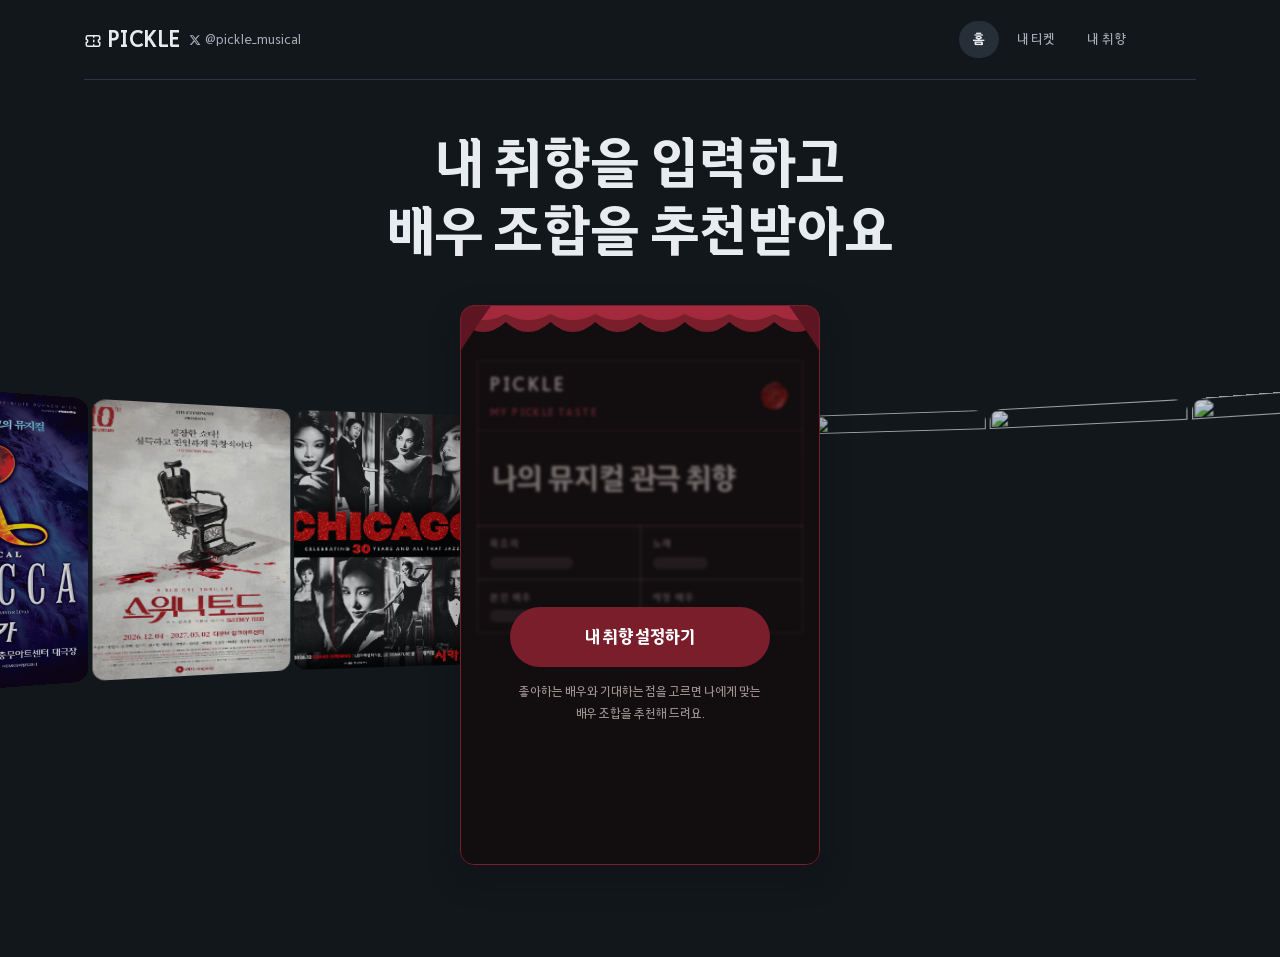
==== app/index.html @ 8020c5b1 "deploy 202611061606 Co-Authored-By: Claude Opus 5.5 <noreply@anthropic.com>" ====
<!doctype html>
<html lang="ko" data-theme="dark">
<head>
<meta charset="utf-8">
<meta name="viewport" content="width=device-width, initial-scale=1">
<meta name="color-scheme" content="dark">
<title>PICKLE — 내 취향의 뮤지컬 찾기</title>
<link rel="stylesheet" href="https://cdn.jsdelivr.net/gh/orioncactus/pretendard@v1.3.9/dist/web/static/pretendard.min.css">
<style>
/* 페이지 전체 글꼴: 문화재돌봄체 Regular(문화재청(현 국가유산청) × 투게더그룹, 무료·상업 이용 가능, 웹사이트 임베딩 허용, 폰트 파일 수정·유료 판매 금지 → 배포 파일(woff)을 고치지 않고 그대로 둔다. 사용자 요청 2026-11-04). 굵기 100~500 은 Regular, 600 이상(굵은 글씨)은 Bold(사용자 요청 2026-11-04). 없는 글자는 다음 글꼴로 */
@font-face{font-family:"CulturalHeritageCare";src:url("fonts/Dolbomche_R.woff") format("woff");font-weight:100 500;font-style:normal;font-display:swap}
@font-face{font-family:"CulturalHeritageCare";src:url("fonts/Dolbomche_B.woff") format("woff");font-weight:600 900;font-style:normal;font-display:swap}
/* hidden 속성은 항상 숨긴다: .undobar 처럼 display 를 정한 클래스가 hidden 의 기본 display:none 을 덮어쓰는 걸 한 번에 막는다(뒤로 버튼은 아래 .top button[hidden] 이 더 구체적이라 자리를 지킨다) */
[hidden]{display:none!important}
/* 폰 한 대(390px) 안에서 도는 가안. 핵심 화면은 캐스팅 캘린더: 날짜마다 누가 나오는지 보이고, 배우를 고르면 그 배우 나오는 날만 켜진다. */
/* 디자인 토큰: Stitch 'Calm Editorial Precision'(DESIGN.md) — 흰 카드 · #F8F9FA 바탕 · 1px #E6E6E6 선 · 와인 #B23A48 하나 · 10px 모서리 · 그림자 없음 · Pretendard. 라이트 전용. */
:root{
  --bg:#F8F9FA; --fg:#141414; --muted:#5E5E5E; --faint:#8E8E93; --surface:#FFFFFF; --line:#E6E6E6; --soft:#F3F4F6; --divider:#F3F4F6; --outside:#F3F4F6; --dash:#D1D5DB;
  --ok:#2E7D5B; --warn:#9A6512; --accent:#B23A48; --accent-hover:#982F3B; --accent-soft:#FDF2F4; --accent-tint:#FBE8EA;
  --display:"CulturalHeritageCare",Pretendard,-apple-system,BlinkMacSystemFont,"Apple SD Gothic Neo","Malgun Gothic",sans-serif; --font:"CulturalHeritageCare",Pretendard,-apple-system,BlinkMacSystemFont,"Apple SD Gothic Neo","Malgun Gothic",sans-serif;
  --r1:#B23A48; --r2:#B23A48; --r3:#B23A48; --r4:#B23A48; --r5:#B23A48; --r6:#B23A48;  /* 배역색을 따로 쓰지 않고 강조색 하나로 */
}
*{box-sizing:border-box}
html,body{margin:0;min-height:100%}
body{background:var(--bg);color:var(--fg);font-family:var(--font);font-size:14px;line-height:1.5;letter-spacing:-0.005em;-webkit-font-smoothing:antialiased}
/* 900px 미만: 앱 배치(하단 탭, 고정 버튼). 900px 이상: 웹 배치(상단 메뉴, 여러 칸). */
.shell{min-height:100vh;display:flex;flex-direction:column}
.top{position:sticky;top:0;z-index:5;display:grid;grid-template-columns:40px 1fr 40px;align-items:center;min-height:56px;padding:0 12px;background:var(--surface);border-bottom:1px solid var(--line)}
.top .brand{text-align:center;font-weight:800;font-size:18px;letter-spacing:-0.01em;color:var(--hl)}
.top .brand svg{vertical-align:-3px;margin-right:6px}
.top button{border:0;background:transparent;color:var(--fg);font-size:24px;line-height:1;padding:4px;border-radius:8px;cursor:pointer}
.top button[hidden]{visibility:hidden;display:block!important}
.topnav{display:none}
.steps{display:flex;gap:4px;flex-wrap:wrap;align-items:center;justify-content:center;padding:12px 16px 0;font-size:12px;color:var(--faint)}
.steps span{display:inline-flex;gap:4px;align-items:center;padding:4px 10px;border-radius:999px}
.steps span i{font-style:normal;font-size:10px;font-weight:700;letter-spacing:.04em}
.steps span.on{background:var(--hl-soft);color:var(--hl);font-weight:700}
.steps .sep{color:var(--dash);font-weight:400}
@media (max-width:599px){.steps{gap:0;flex-wrap:nowrap}.steps span{padding:4px 6px;white-space:nowrap}.steps span:not(.on) i{display:none}.steps .sep{font-size:10px}}
main{flex:1;width:100%;max-width:640px;margin:0 auto;padding:20px 20px 110px;display:grid;gap:16px;align-content:start}
.inline-cta{display:none}
h1,h2,h3{margin:0;font-weight:700;font-family:var(--display)}
h1{font-size:26px;line-height:1.3;letter-spacing:-0.02em}h2{font-size:20px;line-height:1.35;letter-spacing:-0.015em}h3{font-size:16px;line-height:1.4;font-weight:600;letter-spacing:-0.01em}
.eyebrow{margin:0 0 4px;font-size:11px;font-weight:700;letter-spacing:.04em;color:var(--hl)}
p{margin:0}
.muted{color:var(--muted)}.small{font-size:13px}.tiny{font-size:12px}.tiny.muted{color:var(--faint)}
a{color:inherit}
.card{background:var(--surface);border:1px solid var(--line);border-radius:10px;padding:16px;display:grid;gap:10px}
.card.accent{border-color:var(--hl)}
.card.picked{border-top:2px solid var(--hl)}
.chips{display:flex;flex-wrap:wrap;gap:8px}
.chips:has(> .pair){display:grid;gap:6px}
.pair{display:grid;grid-template-columns:1fr 1fr;gap:6px}
.pair .chip{justify-content:center;text-align:center;min-width:0}
.chip{border:1px solid var(--line);background:var(--surface);color:var(--muted);border-radius:10px;min-height:36px;padding:7px 14px;font-size:14px;font-weight:500;cursor:pointer;font-family:inherit;line-height:1.3;text-decoration:none;display:inline-flex;align-items:center;gap:4px}
.chip:hover{border-color:var(--dash)}
.chip.on{background:var(--hl-soft);border-color:var(--hl);color:var(--hl);font-weight:600}
.chip.role.on{background:var(--hl-soft);border-color:var(--hl);color:var(--hl)}
.chip:disabled{opacity:.45;cursor:default}
.chip small{display:block;font-size:11px;opacity:.8}
.chip:has(small){flex-direction:column;align-items:flex-start;gap:0}
.chip .n{font-size:11px;opacity:.65;margin-left:5px}
.chip.x{min-height:32px;padding:5px 12px;font-size:13px}
.card>.chip.x{justify-self:end;align-self:flex-end;color:var(--muted)}
.tag{display:inline-block;font-size:12px;font-weight:500;padding:3px 8px;border-radius:6px;background:var(--soft);color:var(--muted)}
.tag.hit{background:var(--hl-tint);color:var(--hl);font-weight:600}
.tag.rc{background:var(--hl-tint);color:var(--hl)}
.btn{display:flex;align-items:center;justify-content:center;width:100%;min-height:48px;border:1px solid var(--hl);border-radius:10px;padding:10px 16px;font-size:15px;font-weight:600;background:var(--hl);color:#fff;cursor:pointer;font-family:inherit;text-align:center;text-decoration:none;letter-spacing:-0.005em}
.btn:hover{background:var(--hl);border-color:var(--hl)}
.btn.ghost{background:var(--surface);color:var(--fg);border:1px solid var(--line)}
.btn.ghost:hover{background:var(--bg)}
.btn.sm{min-height:40px;font-size:14px;padding:8px 12px}
.btn:disabled{background:var(--soft);border-color:var(--line);color:var(--faint);cursor:default}
.row{display:flex;gap:8px;align-items:center;flex-wrap:wrap}
.between{display:flex;justify-content:space-between;align-items:baseline;gap:8px}
input,select{font:inherit;min-height:48px;padding:10px 14px;border:1px solid var(--line);border-radius:10px;background:var(--surface);color:var(--fg);width:100%}
input:focus,select:focus{outline:none;border-color:var(--hl)}
input::placeholder{color:var(--faint)}

/* 작품 그리드 */
.grid{display:grid;grid-template-columns:1fr 1fr;gap:12px}
.work{position:relative;border-radius:10px;overflow:hidden;background:var(--surface);border:1px solid var(--line);cursor:pointer;display:grid;align-content:start}
.work:hover{border-color:var(--dash)}
.work.off{opacity:.55;cursor:default}
.poster{aspect-ratio:3/4;width:100%;object-fit:cover;display:block;background:var(--soft)}
.poster.type{display:grid;place-items:center;padding:14px;text-align:center;font-size:18px;font-weight:700;color:var(--muted);background:var(--line)}
.work{grid-template-rows:auto 1fr}
.work .info{padding:12px 12px 14px;display:flex;flex-direction:column;gap:4px}
.work .info b{font-size:16px;letter-spacing:-0.01em}
.work .info .tiny:last-of-type{margin-bottom:8px}
.work .go{margin-top:auto;display:flex;align-items:center;justify-content:center;min-height:36px;border:1px solid var(--line);border-radius:10px;font-size:13px;font-weight:600;color:var(--fg)}
.work:hover .go{border-color:var(--hl);color:var(--hl)}
.work .state{position:absolute;top:8px;left:8px;font-size:11px;font-weight:600;padding:3px 8px;border-radius:6px;background:#fff;color:var(--hl);border:1px solid var(--line)}

/* 작품 머리 */
.head{display:grid;grid-template-columns:64px 1fr;gap:12px;align-items:center}
.head .poster{width:64px;border-radius:8px;aspect-ratio:3/4}
.head .poster.type{font-size:13px;padding:6px}
.head.sm{grid-template-columns:44px minmax(0,1fr);gap:10px}
.head.sm .poster{width:44px}
.head.sm .poster.type{font-size:11px;padding:4px}
.head h2{overflow-wrap:anywhere}

/* 캘린더 */
.cal{display:grid;gap:6px}
.cal .mh{font-weight:700;margin-top:4px}
.dow,.days{display:grid;grid-template-columns:repeat(7,1fr);gap:4px}
.dow span{text-align:center;font-size:11px;color:var(--muted)}
.dow span:nth-child(6){color:var(--r5)}.dow span:nth-child(7){color:var(--r4)}
.day{min-height:54px;border-radius:8px;padding:3px 2px 4px;background:var(--surface);border:1px solid var(--line);display:grid;align-content:start;gap:1px;cursor:default;position:relative}
.day.empty{background:transparent;border-color:transparent}
.day.none{background:transparent}
.day .n{font-size:11px;color:var(--muted);line-height:1.2;padding-left:2px}
.day.has{cursor:pointer}
.day.hit{border-color:var(--hl);background:var(--hl-soft)}
.day.pin{position:relative;border-color:var(--hl);box-shadow:inset 0 0 0 1px var(--hl);opacity:1}
.day.pin::after{content:"✓";position:absolute;top:2px;right:4px;font-size:10px;font-weight:700;color:var(--hl)}
.day.peek{outline:2px solid var(--hl);outline-offset:-1px}
/* 화면 하나 = 질문 하나: 한 컬럼 */
.one{display:grid;gap:14px;width:100%;max-width:760px;margin:0 auto}
.peekbar{position:sticky;top:60px;z-index:3;padding:12px 14px;gap:6px}
.peekbar .row{gap:6px}
.day.hit .n{color:var(--fg);font-weight:700}
.day.dim{opacity:.4}
.day .s{font-size:10.5px;line-height:1.25;white-space:nowrap;overflow:hidden;text-overflow:ellipsis;padding:0 2px;border-radius:3px}
.day .s.m{color:var(--muted)}
.day .s.k{background:var(--hl);color:#fff}
.day .star{position:absolute;top:2px;right:3px;font-size:9px;color:var(--warn)}
.legend{font-size:12px;color:var(--muted)}

/* 바닥 시트 */
.sheet-bg{position:fixed;inset:0;background:rgba(10,8,16,.45);z-index:20;display:none}
.sheet-bg.on{display:block}
.sheet{position:fixed;left:50%;transform:translateX(-50%);bottom:0;width:100%;max-width:640px;max-height:78vh;overflow:auto;background:var(--bg);border-radius:20px 20px 0 0;padding:14px 16px 24px;z-index:21;display:none;box-shadow:0 -10px 40px rgba(0,0,0,.25)}
.sheet.on{display:grid;gap:12px}
.sheet .grab{width:40px;height:4px;border-radius:2px;background:var(--line);margin:0 auto 2px}
.show{display:grid;grid-template-columns:56px 1fr;gap:10px;align-items:start}
.show .t{font-weight:700;font-variant-numeric:tabular-nums}
.show .t small{display:block;font-weight:400;color:var(--muted);font-size:11px}

/* 추천 카드 */
.pick{display:grid;grid-template-columns:68px 1fr;gap:12px}
.rank{grid-column:1/-1;font-size:12px;letter-spacing:.06em;font-weight:700;color:var(--hl)}
.when{text-align:center;border-right:2px solid var(--hl);padding-right:10px;font-variant-numeric:tabular-nums;align-self:start}
.when .d{font-size:22px;font-weight:700;line-height:1;font-family:var(--display)}
.when .w{font-size:12px;color:var(--muted)}
.when .t{font-weight:700;margin-top:4px}
.when .badge{display:inline-block;margin-top:6px;font-size:11px;padding:2px 6px;border-radius:4px;background:var(--soft)}
.lead{font-size:16px}
.lead b{font-weight:500;font-size:12px;color:var(--muted);margin-right:2px}
.rest{font-size:13px;color:var(--muted)}
.why{list-style:none;margin:0;padding:0;display:grid;gap:6px;font-size:13px}
.why li{padding-left:10px;border-left:2px solid var(--line)}
.nodata{font-size:13px;color:var(--warn)}
/* 배역별 비교 카드: 정보 없는 배우도 같은 크기로 */
.cands{display:grid;grid-template-columns:repeat(auto-fill,minmax(150px,1fr));gap:8px}
.cand{border:1px solid var(--line);border-radius:10px;padding:12px;display:grid;gap:8px;align-content:start;cursor:pointer;min-width:0;background:var(--surface)}
.cand.on{border-color:var(--hl);background:var(--hl-soft)}
.cand.off{opacity:.45;cursor:default}
.cand.ex{border:1px dashed var(--dash);background:var(--bg);opacity:.6}
.cand.ex > :not(.nm):not(.avoid){opacity:.4}
.chip.avoid{justify-self:start;font-size:12px;padding:3px 9px}
.cand .nm{display:flex;justify-content:space-between;align-items:baseline;gap:6px}
.cand .nm b{font-size:15px}
.cand .q,.pa .q{font-size:12px;color:var(--muted);line-height:1.45;display:block;background:var(--bg);border-radius:8px;padding:8px 10px}
.q .qm{color:var(--hl);font-weight:800;margin-right:4px}
.cand .cnt{font-size:11px;font-weight:600;padding:2px 7px;border-radius:6px;background:var(--hl-soft);color:var(--hl);white-space:nowrap}
.cand .cnt.off{background:var(--soft);color:var(--faint)}
.cand .vote{font-size:11px;color:var(--hl);font-weight:700}
/* 영상 썸네일(탭하면 재생) */
.vth{position:relative;display:block;aspect-ratio:16/9;border-radius:8px;overflow:hidden;background:var(--line);text-decoration:none;color:inherit}
.vth img{width:100%;height:100%;object-fit:cover;display:block}
.vth .vcc{position:absolute;left:6px;top:6px;font-size:11px;line-height:1.3;padding:2px 7px;border-radius:999px;background:#fff;color:var(--muted);font-weight:600}
.vth .play{position:absolute;left:6px;bottom:6px;max-width:calc(100% - 12px);font-size:11px;line-height:1.3;padding:2px 7px;border-radius:999px;background:rgba(26,26,26,.72);color:#fff;white-space:nowrap;overflow:hidden;text-overflow:ellipsis}
.vth.none{display:grid;place-items:center;font-size:12px;color:var(--muted)}
.vrow{display:flex;gap:10px;align-items:center;font-size:13px;text-decoration:none;color:inherit}
.vrow img{width:96px;aspect-ratio:16/9;object-fit:cover;border-radius:6px;background:var(--line);flex-shrink:0}
/* 회차별 조합 카드: '갈 수 있는 날'마다 그날의 캐스트를 나란히. 순위·점수 없이 특성 차이만 보여 준다 */
.perf .when{display:flex;flex-wrap:wrap;align-items:baseline;gap:4px 8px;border-right:0;padding:0;text-align:left}
.perf .when .t,.perf .when .badge{margin:0}
.perf .leads{display:grid;grid-template-columns:repeat(auto-fit,minmax(140px,1fr));gap:10px;min-width:0}
.pa{display:grid;gap:6px;align-content:start;min-width:0}
.pa .th{display:grid;place-items:center;aspect-ratio:16/9;width:100%;border-radius:8px;background:var(--soft);color:var(--muted);font-size:11px;overflow:hidden}
.pa .th img{width:100%;height:100%;object-fit:cover;display:block}
.pa .nm{display:flex;flex-wrap:wrap;justify-content:space-between;align-items:baseline;gap:0 6px}
.pa .nm b{font-size:15px}
.pa .q{font-size:12px;color:var(--muted);line-height:1.4}
.pa .clamp{display:-webkit-box;-webkit-line-clamp:3;-webkit-box-orient:vertical;overflow:hidden}
.perf .acts{display:grid;grid-template-columns:1fr 1fr;gap:8px}
.perf .acts .btn{padding:10px;font-size:14px}
details summary{cursor:pointer;color:var(--muted);font-size:14px}
details ul{margin:8px 0 0;padding-left:18px;font-size:14px;color:var(--muted)}
details li span{color:var(--fg)}
.actor{display:grid;gap:6px;padding:10px 0;border-top:1px solid var(--line)}
.actor:first-child{border-top:0}
.actor .name{display:flex;justify-content:space-between;align-items:baseline;gap:8px}
.actor .name>span:first-child{white-space:nowrap}
.actor .name>span:last-child{text-align:right}
.actor .name b{font-size:12px;color:var(--muted);font-weight:500;margin-right:6px}

/* 고정 CTA·탭 (앱 배치) */
.cta{position:fixed;left:50%;transform:translateX(-50%);bottom:64px;width:100%;max-width:640px;padding:10px 16px;background:linear-gradient(to top,var(--bg) 70%,transparent);z-index:4}
.tabs{position:fixed;bottom:0;left:0;right:0;width:100%;max-width:640px;margin:0 auto;display:grid;grid-template-columns:repeat(3,1fr);background:var(--surface);border-top:1px solid var(--line);z-index:5}
.tabs a{text-decoration:none;text-align:center;padding:10px 4px 14px;font-size:12px;color:var(--muted)}
.tabs a.on{color:var(--hl);font-weight:700}
.tabs a .ico{filter:grayscale(1);opacity:.7}.tabs a.on .ico{filter:none;opacity:1}
.tabs a .ico{display:block;font-size:18px}
.toast{position:fixed;left:50%;bottom:84px;transform:translateX(-50%);background:var(--fg);color:var(--bg);padding:10px 16px;border-radius:999px;font-size:14px;opacity:0;transition:opacity .2s;pointer-events:none;z-index:30;width:max-content;max-width:calc(100vw - 32px);white-space:nowrap;overflow:hidden;text-overflow:ellipsis}  /* 알림 문구는 한 줄(사용자 요청 2026-10-29) */
.toast.show{opacity:1}
.undobar{position:fixed;left:50%;bottom:84px;transform:translateX(-50%);display:flex;align-items:center;gap:10px;background:var(--fg);color:var(--bg);padding:8px 8px 8px 16px;border-radius:999px;font-size:14px;z-index:31;width:max-content;max-width:calc(100vw - 32px)}
.undobar button{white-space:nowrap;flex:none;background:transparent;border:1px solid currentColor;color:inherit;border-radius:999px;padding:6px 12px;font-size:13px;font-weight:700;cursor:pointer;font-family:inherit}
.pwrap{position:relative;min-width:0;scroll-snap-align:start}
.pmore{position:absolute;top:6px;right:6px;width:32px;height:32px;border-radius:999px;border:0;background:rgba(0,0,0,.55);color:#fff;font-size:18px;line-height:1;cursor:pointer;display:grid;place-items:center;padding:0;font-family:inherit}
.pmenu{position:absolute;top:42px;right:6px;z-index:5;display:grid;gap:2px;background:var(--surface);border:1px solid var(--line);border-radius:10px;padding:4px;min-width:112px}
.pmenu button{border:0;background:transparent;color:var(--fg);text-align:left;padding:9px 10px;border-radius:8px;font-size:13px;font-weight:600;cursor:pointer;font-family:inherit}
.pmenu button:hover{background:var(--soft)}
.askcard{display:grid;gap:10px}
.askcard .btn[disabled]{opacity:.45;cursor:default}
.hidlist{margin-top:4px}
.hidlist>summary{cursor:pointer;color:var(--muted)}
.hidbox{display:grid;gap:6px;margin-top:8px}
.hidrow{display:flex;justify-content:space-between;align-items:center;gap:8px}
pre{background:var(--soft);border-radius:10px;padding:10px;overflow-x:auto;font-size:11px;margin:0}
.score{display:flex;gap:6px}
.score .chip{flex:1;justify-content:center;text-align:center;padding:10px 0}
/* 저장 확인(#saved) · 관람 후(#tag) */
.okmark{width:72px;height:72px;border-radius:50%;background:var(--hl-soft);color:var(--hl);display:grid;place-items:center;font-size:36px;font-weight:700;margin:8px auto 0}
.svh{text-align:center}
.svact{display:grid;gap:10px}
main[data-view=saved],main[data-view=tag]{max-width:640px}
.tmore>summary{list-style:none;display:flex;justify-content:space-between;align-items:center;gap:12px;background:var(--surface);border:1px solid var(--line);border-radius:10px;padding:14px 16px;color:var(--fg);font-size:14px;line-height:1.4}
.tmore>summary::-webkit-details-marker{display:none}
.tmore>summary::after{content:"＋";flex:none;color:var(--muted)}
.tmore[open]>summary{border-color:var(--hl);color:var(--hl)}
.tmore[open]>summary::after{content:"－";color:var(--hl)}
.tmore>div{display:grid;gap:16px;margin-top:16px}
/* 긴 도메인·영문(후기 근거의 'xxx.tistory.com')이 카드 밖으로 삐져나오지 않게: display:grid 의 한 칸이 글의 최소 폭만큼 넓어지지 않도록 minmax(0,1fr)로 카드 폭에 맞추고, 글은 어디서든 줄바꿈 */
.card,.cand,.pa,.actor,.tile,.likebox,.lkrole,.tl{grid-template-columns:minmax(0,1fr)}
.q,.why li,.tag,.tlab,.small,.tiny,.vrow{overflow-wrap:anywhere}
/* QA(통합) CSS 보정 */
/* 내 티켓 카드: V.plans가 카드에 작품별 --accent(작품 색)를 인라인으로 박아 버튼이 보라색으로 나온다. 토큰 하나(와인)로 되돌림. 근본 해결은 V.plans의 style 속성 삭제 */
#view .cards2>.card{--accent:inherit!important}
/* 날짜 화면의 본문 안 CTA는 웹(≥900)에서만. 마크업의 인라인 display:grid가 .inline-cta{display:none}을 이겨서 폰·태블릿에서 하단 고정 버튼과 두 개로 보인다 */
.inline-cta{display:none!important}
@media (min-width:900px){.inline-cta{display:grid!important}}
/* 폰·태블릿: 하단 고정 버튼(#cta)이 떠 있을 땐 본문 끝(각주)이 버튼에 가려지지 않게 여백을 더 준다 */
@media (max-width:899px){main:has(~ #cta:not([hidden])){padding-bottom:150px}}
.flow{display:grid;gap:6px;font-size:13px;color:var(--muted)}
.flow div{display:grid;grid-template-columns:22px 1fr;gap:8px}
.flow i{font-style:normal;font-weight:700;color:var(--hl)}
.side,.mainc{display:grid;gap:16px;min-width:0}
.side{scroll-margin-top:60px}

/* 누구(pick) · 언제(when) */
.pickgrid{display:grid;gap:14px}
.pside,.pmain{display:grid;gap:14px;align-content:start;min-width:0}
.cbtns{display:grid;grid-template-columns:1fr auto;gap:6px;align-items:center}
.cbtns .btn.sm{min-height:36px;font-size:13px}
.grp{gap:12px}
.grp.seen{opacity:.75}
.pickb{display:inline-block;font-size:10px;font-weight:700;letter-spacing:.04em;padding:3px 6px;border-radius:4px;background:var(--hl);color:#fff;vertical-align:2px}
.cntp{font-size:12px;font-weight:600;color:var(--muted);background:var(--soft);padding:3px 8px;border-radius:6px;white-space:nowrap}
.whybox{background:var(--hl-soft);border-radius:10px;padding:10px 12px}
.whybox.plain{background:var(--bg)}
.whybox>summary{list-style:none;display:flex;justify-content:space-between;align-items:center;gap:8px;color:var(--hl);font-weight:600;font-size:13px;cursor:pointer}
.whybox.plain>summary{color:var(--muted)}
.whybox>summary::-webkit-details-marker{display:none}
.whybox .pill{flex:none;font-size:12px;font-weight:600;background:#fff;border:1px solid var(--line);border-radius:6px;padding:3px 8px;color:var(--fg)}
.whybox[open] .why{margin-top:10px}
.whybox .pers{margin:8px 0 0;font-size:13px;color:var(--hl)}
.whybox .pers.neg{color:var(--muted)}
.tiles{display:grid;grid-template-columns:repeat(auto-fill,minmax(150px,1fr));gap:8px}
.tile{display:grid;gap:4px;padding:12px;border:1px solid var(--line);border-radius:10px;background:var(--surface);text-decoration:none;color:inherit}
.tile:hover{border-color:var(--hl)}
.tile .lab{font-size:11px;font-weight:600;color:var(--faint)}
.tile .lab.sp{color:var(--hl)}
.tile .tm{font-size:12px;font-weight:600;background:var(--soft);border-radius:6px;padding:2px 6px;font-variant-numeric:tabular-nums}
.tile .dt{font-size:18px;font-weight:700;letter-spacing:-0.01em;font-variant-numeric:tabular-nums}
.tile .meta{font-size:12px;color:var(--faint);white-space:nowrap;overflow:hidden;text-overflow:ellipsis}
.tile .go{margin-top:6px;display:flex;justify-content:center;align-items:center;min-height:34px;border-radius:8px;background:var(--bg);font-size:12px;font-weight:600}
.tile.seen{background:var(--bg);border-style:dashed;border-color:var(--dash)}
.tile.seen .dt{color:var(--faint);text-decoration:line-through}
.seg{display:grid;grid-auto-flow:column;grid-auto-columns:1fr;background:var(--soft);border-radius:10px;padding:3px;gap:3px}
.seg button{border:1px solid transparent;background:transparent;border-radius:8px;min-height:40px;font:inherit;font-weight:600;color:var(--muted);cursor:pointer}
.seg button.on{background:#fff;border-color:var(--line);color:var(--fg)}
.seg button b{color:var(--hl);margin-left:6px}
.moods{display:grid;grid-template-columns:repeat(3,1fr);gap:8px}
.mood{display:grid;gap:2px;justify-items:start;text-align:left;padding:12px;border:1px solid var(--line);border-radius:10px;background:#fff;cursor:pointer;font:inherit;color:var(--fg)}
.mood .em{font-size:24px;line-height:1.2}
.mood b{font-size:14px}
.mood small{font-size:11px;color:var(--faint)}
.mood.on{border-color:var(--hl);background:var(--hl-soft)}
.mood.on b{color:var(--hl)}
.chk{display:grid;gap:6px;padding:8px 0;border-top:1px solid var(--line)}
.tl{display:grid;gap:3px}
.tlab{font-size:11px;font-weight:600;color:var(--faint)}
.dist{margin:2px 0 0}
.likebox{display:grid;gap:8px;border:1px solid var(--line);border-radius:10px;padding:10px 12px}
.likebox>summary{font-weight:600;cursor:pointer;color:var(--fg);font-size:14px}
.likebox[open]>summary{margin-bottom:6px}
.likebox textarea{width:100%;font:inherit;padding:10px 12px;border:1px solid var(--line);border-radius:10px;background:var(--surface);color:var(--fg);resize:vertical}
.lkrole{display:grid;gap:6px;padding-top:10px;border-top:1px solid var(--line)}
.lkrole .row{display:grid;grid-template-columns:1fr 1fr;gap:8px}
.obcards{display:grid;grid-template-columns:1fr 1fr;gap:8px}
.obcard{border:1px solid var(--line);background:var(--surface);color:var(--fg);border-radius:10px;min-height:64px;padding:12px;font:inherit;font-weight:600;text-align:left;cursor:pointer;line-height:1.35}
.obcard:hover{border-color:var(--dash)}
.obcard.on{border-color:var(--hl);background:var(--hl-soft);color:var(--hl)}
.obg{display:grid;gap:10px}
.recs{display:grid;gap:12px}
.sims{display:grid;gap:8px}
.lvlist{display:grid;gap:8px;margin-top:10px}
.lvrow{display:grid;grid-template-columns:44px minmax(0,1fr);gap:10px;align-items:center;padding:8px;border:1px solid var(--line);border-radius:10px;background:var(--surface);cursor:pointer}
.lvrow:hover{border-color:var(--hl)}
.lvrow>div{display:grid;gap:2px;min-width:0}
.lvp{width:44px;aspect-ratio:3/4;object-fit:cover;border-radius:6px;background:var(--soft);display:block}
.lvp.type{display:grid;place-items:center;font-size:10px;padding:2px;text-align:center;color:var(--muted);overflow:hidden}
.simrow{cursor:pointer}
.simrow:hover{border-color:var(--hl)}
.sbadge{display:inline-block;font-size:11px;font-weight:600;padding:2px 8px;border-radius:6px;background:var(--soft);color:var(--muted);vertical-align:2px}
.rsn{color:var(--hl);font-weight:600}
.chip .rs{font-size:12px;font-weight:500;color:var(--muted)}
.bar{height:6px;border-radius:999px;background:var(--soft);overflow:hidden}
.bar span{display:block;height:100%;background:var(--hl)}
@media (min-width:900px){
  .one.wide{max-width:none}
  .pickgrid{grid-template-columns:320px minmax(0,1fr);gap:24px;align-items:start}
  .pside{position:sticky;top:84px}
}

/* 태블릿: 앱 배치(하단 탭) 그대로, 폭만 넓게 쓴다 */
@media (min-width:640px) and (max-width:899px){
  main{max-width:900px;padding-inline:24px}
  .cta,.tabs,.sheet{max-width:900px}
  main[data-view=works] .grid{grid-template-columns:repeat(auto-fill,minmax(170px,1fr));gap:16px}
  .cards2{display:grid;grid-template-columns:1fr 1fr;gap:16px;align-items:start}
  .cal{grid-template-columns:1fr 1fr;gap:16px;align-items:start}
  .cal > h3,.cal > .legend,.cal > .tiny{grid-column:1/-1}
  .picks{display:grid;grid-template-columns:1fr 1fr;gap:16px;align-items:start}
  .day{min-height:64px}
  .day .s{font-size:11.5px}
}

/* 웹 배치 */
@media (min-width:900px){
  .shell{max-width:1160px;margin:0 auto;padding-inline:24px}
  .top{grid-template-columns:40px auto 1fr;gap:16px;padding:14px 0}
  .top .brand{text-align:left;font-size:21px}
  .topnav{display:flex;gap:4px;justify-self:end}
  .topnav a{text-decoration:none;color:var(--muted);padding:8px 14px;border-radius:999px;font-size:14px}
  .topnav a.on{background:var(--soft);color:var(--fg);font-weight:700}
  .tabs,.cta{display:none!important}
  .inline-cta{display:grid}
  .steps{justify-content:flex-start;padding:12px 0 0}
  main{max-width:none;padding:24px 0 64px;gap:24px}
  main[data-view=works] .grid{grid-template-columns:repeat(auto-fill,minmax(200px,1fr));gap:20px}
  .cards2{display:grid;grid-template-columns:repeat(auto-fit,minmax(340px,1fr));gap:16px;align-items:start}
  .cal{grid-template-columns:repeat(auto-fit,minmax(300px,1fr));gap:20px;align-items:start}
  .cal > h3,.cal > .legend,.cal > .tiny{grid-column:1/-1}
  .day{min-height:72px}
  .day .s{font-size:12px}
  .picks{display:grid;grid-template-columns:repeat(auto-fit,minmax(400px,1fr));gap:16px;align-items:start}
  main[data-view=detail]{grid-template-columns:minmax(0,1fr) 380px;align-items:start}
  main[data-view=detail] .side{position:sticky;top:84px}
  .sheet{bottom:auto;top:50%;transform:translate(-50%,-50%);max-width:600px;border-radius:20px;max-height:80vh}
  .toast{bottom:40px}
}
/* ---- proto: 기록 안내·설정 · 홈 추천 · 극 요약 · 평가 · 월드컵 ---- */
.notice{display:flex;gap:8px 12px;align-items:center;justify-content:space-between;flex-wrap:wrap;background:var(--soft);border:1px solid var(--line);border-radius:10px;padding:10px 12px;font-size:13px;color:var(--muted)}
.notice>span:first-child{flex:1 1 220px}
.nbs{display:flex;gap:8px}
.nbgrid{display:grid;grid-template-columns:1fr 1fr;gap:8px}
.nb{display:inline-flex;align-items:center;justify-content:center;min-height:36px;min-width:96px;padding:6px 12px;border:1px solid var(--line);border-radius:10px;background:var(--surface);color:var(--fg);font:inherit;font-size:13px;font-weight:600;text-decoration:none;cursor:pointer;white-space:nowrap}
.nb:hover{border-color:var(--dash)}
.nbgrid .nb{width:100%;min-height:44px;white-space:normal;text-align:center}
.ask{display:grid;gap:8px;border-top:1px solid var(--line);padding-top:10px}
.prt{width:100%;border-collapse:collapse;font-size:13px}
.prt th,.prt td{border:1px solid var(--line);padding:6px 8px;vertical-align:top;text-align:left}
.prt th{background:var(--soft)}
.prv ul{margin:4px 0;padding-left:18px}
.prv details summary{cursor:pointer;margin:6px 0}
#dbg{position:fixed;right:8px;bottom:76px;z-index:20;display:grid;justify-items:end;gap:6px}
@media (max-width:899px){#dbg{bottom:132px}}
.dbgb{border:1px solid var(--line);background:var(--surface);border-radius:999px;padding:5px 10px;font-size:12px;cursor:pointer;color:var(--muted)}
.dbgp{width:min(92vw,420px);max-height:50vh;overflow:auto;background:var(--surface);border:1px solid var(--line);border-radius:10px;padding:10px;font-size:12px}
.dbgp ol{margin:6px 0 0;padding-left:18px;display:grid;gap:4px}
.dbgp li{overflow-wrap:anywhere}
.recs-list{display:grid;gap:10px}
.rec{display:grid;grid-template-columns:56px minmax(0,1fr);gap:12px;padding:10px;border:1px solid var(--line);border-radius:10px;background:var(--surface);cursor:pointer;align-items:center}
.rec:hover{border-color:var(--hl)}
.rec>div{display:grid;gap:2px;min-width:0}
.rp{width:56px;aspect-ratio:3/4;object-fit:cover;border-radius:6px;background:var(--soft);display:block}
.rp.type{display:grid;place-items:center;font-size:10px;text-align:center;color:var(--muted);padding:2px;overflow:hidden}
.why1{color:var(--hl);font-weight:600;font-size:13px}
.rbadge{position:absolute;top:8px;right:8px;font-size:11px;font-weight:700;padding:3px 8px;border-radius:6px;background:var(--hl);color:#fff}
.pickb{display:inline-block;font-size:11px;font-weight:700;padding:2px 8px;border-radius:6px;background:var(--hl);color:#fff;vertical-align:2px;justify-self:start}
.pins{display:flex;gap:6px}
.fbmsg{color:var(--ok)}
.chsec{display:grid;gap:6px}
.visit{display:grid;gap:8px}
.duel{display:grid;grid-template-columns:1fr 1fr;gap:12px}
.duelc{display:grid;gap:8px;align-content:start;min-width:0}
.duelb{display:grid;grid-template-columns:1fr 1fr 1fr;gap:8px}
.duelb .chip{justify-content:center}
.pinask{border-color:var(--hl);background:var(--hl-soft)}
/* ---- proto: 공연 화면(요약 · 누구로 볼까요? · 볼 수 있는 날) · 작은 시트 ---- */
.sv{gap:18px}
.sv .sec{display:grid;gap:12px}
.sv h2{font-size:18px;margin:0;letter-spacing:-.02em}
.sumcard .sline{margin:0;font-size:14px;color:var(--muted)}
.why1.big{font-size:15px;line-height:1.5;margin:0}
.more>summary{cursor:pointer;font-size:13px;font-weight:600;color:var(--muted);list-style:none}
.more>summary::-webkit-details-marker{display:none}
.more>summary::after{content:" ＋"}
.more[open]>summary::after{content:" －"}
.morebox{display:grid;gap:10px;margin-top:10px}
.rolebox{display:grid;gap:8px;background:var(--surface);border:1px solid var(--line);border-radius:14px;padding:14px}
.rolehead{font-size:14px}
.chip.pickc{gap:6px}
.pickb.sm{font-size:10px;padding:1px 6px;vertical-align:1px}
.actorx{display:grid;gap:8px;border-top:1px solid var(--line);padding-top:10px}
.actorx .vth{max-width:280px}
.axhead{display:flex;justify-content:space-between;align-items:center;gap:8px;flex-wrap:wrap}
.calnav{display:flex;justify-content:space-between;align-items:center;gap:8px}
.calnav .chip{min-width:44px;justify-content:center}
.sv .month{border:0;padding:0;background:none}
button.day{font:inherit;color:inherit;text-align:center}
.day.has{background:var(--hl-soft);border-color:var(--hl)}
.day.has .n{color:var(--fg);font-weight:700}
.castall{display:flex;flex-wrap:wrap;gap:4px 12px;font-size:13px}
.castall b{font-size:12px;color:var(--muted);font-weight:500;margin-right:4px}
.sheet .duel{margin:4px 0}
/* MVP 홈: 내 취향 카드(앞면·뒷면) · 작품 고르기 · 찾는 방법 고르기 */
/* 홈 취향 카드 = 세로로 긴 극장 티켓(칸과 줄로 구역을 나눔). 판과 상관없이 블랙+버건디 */
.tcwrap{display:grid;gap:12px;max-width:360px;margin:0 auto;width:100%}
.tk{--tk-bg:#120D0F;--tk-ink:#F4EAE6;--tk-mute:rgba(244,234,230,.62);--tk-line:rgba(244,234,230,.16);--tk-burg:#7A1E2C;--tk-burg2:#C2405A;
  position:relative;display:grid;align-content:start;min-height:600px;background:var(--tk-bg);color:var(--tk-ink);border:1px solid var(--tk-burg);border-radius:14px;overflow:hidden;box-shadow:0 12px 32px rgba(18,13,15,.28)}
.tkcurtain{display:block;width:100%;height:44px}
.tcard{display:grid;align-content:start;gap:0;padding:0 16px;border:0;background:transparent;color:inherit;text-align:left;font:inherit;width:100%}
button.tcard{cursor:pointer}
button.tcard:focus-visible,.tk .btn:focus-visible,.tkedit:focus-visible{outline:2px solid var(--tk-burg2);outline-offset:3px}
.tkhead{display:grid;grid-template-columns:1fr auto;border:1px solid var(--tk-line);border-bottom:0;margin-top:10px}
.tkcell{display:grid;gap:4px;padding:10px 12px;border:1px solid var(--tk-line);margin:-1px 0 0 -1px;min-width:0}
.tkhead .tkcell{margin:0;border:0}.tkhead .tkr{border-left:1px solid var(--tk-line);text-align:right}
.tkbrand{font-size:18px;letter-spacing:.14em;font-weight:800;color:var(--tk-ink)}
.tclabel{font-size:10px;font-weight:700;letter-spacing:.14em;color:var(--tk-burg2)}
.tkk{font-size:10px;font-weight:700;letter-spacing:.08em;color:var(--tk-mute)}
.tkcap{margin:0;border-color:var(--tk-line);font-size:12px;font-weight:700;letter-spacing:.06em;color:var(--tk-burg2);background:rgba(122,30,44,.18)}
.tkbig{margin:-1px 0 0;padding:22px 14px;font-size:24px;font-weight:800;line-height:1.3;letter-spacing:-0.02em;text-wrap:balance;color:var(--tk-ink)}
.tctitle{margin:0;font-size:24px;font-weight:800;line-height:1.3;text-wrap:balance}
.tkgrid{display:grid;grid-template-columns:1fr 1fr;margin:-1px 0 0 1px}
.tkgrid .wide{grid-column:1/-1}
.tkv{font-size:14px;font-weight:600;line-height:1.4;color:var(--tk-ink)}
.tk,.tk *{word-break:keep-all;overflow-wrap:break-word}  /* 카드 안 문장은 단어 중간에서 끊지 않는다(사용자 요청 2026-10-29) */
.tkhead{grid-template-columns:1fr}
.tkbody{display:grid;align-content:start;padding:0 16px}
.tkbtns{display:flex;gap:8px;padding:8px 16px 0}
.tkbtns .tkedit{flex:1;min-height:36px;font-size:13px;color:var(--tk-ink)}
.tkflip{flex:none;margin:0 auto;min-height:40px;padding:0 20px;border:0;border-radius:8px;background:var(--tk-burg2);color:#fff;font:inherit;font-size:14px;font-weight:700;cursor:pointer}  /* 글자 크기만큼만, 가운데(사용자 요청 2026-10-29) */
.tkflip:hover{background:var(--tk-burg)}
.tkfoot .tkicons svg{width:30px;height:18px}.tkfoot .tkicons svg+svg{width:18px;height:18px}
.tk.back .tkbig{text-align:center;padding:34px 14px}
.tk.tcard.back{background:var(--tk-bg);padding:0;text-align:left}  /* 뒷면은 .tcard 의 투명 바탕·여백을 덮어 앞면과 같은 틀로 */
.tchint{display:block;padding:16px 0 8px;font-size:16px;font-weight:800;letter-spacing:-.01em;color:var(--tk-burg2);text-align:center}  /* 카드를 눌러 추천받기: 크게·버건디(사용자 요청 2026-10-29) */
.tkperf{position:relative;height:22px;margin-top:6px}
.tkperf::before{content:"";position:absolute;left:18px;right:18px;top:50%;border-top:2px dashed var(--tk-line)}
.tkperf::after{content:"";position:absolute;inset:0 -11px;background:radial-gradient(circle at 0 50%,var(--bg) 10px,transparent 11px),radial-gradient(circle at 100% 50%,var(--bg) 10px,transparent 11px)}
.tkstub{display:flex;align-items:center;justify-content:space-between;gap:8px;padding:6px 18px 0;color:var(--tk-burg2)}
.tkicons{display:inline-flex;gap:10px;align-items:center;color:var(--tk-burg2)}
.tkfoot{display:flex;align-items:center;justify-content:space-between;gap:8px;padding:12px 18px 16px;margin-top:auto}
.tkedit{border:1px solid var(--tk-line);background:transparent;color:var(--tk-mute);font:inherit;font-size:12px;padding:4px 10px;border-radius:6px;cursor:pointer}
.tkedit:hover{color:var(--tk-ink);border-color:var(--tk-burg2)}
.tkdate{font-size:11px;color:var(--tk-mute)}
.tk .btn{background:var(--tk-burg);border-color:var(--tk-burg2);color:#fff}
.tk .chip.x{background:transparent;border-color:var(--tk-line);color:var(--tk-mute)}
.tkbackbody{padding:24px 18px;gap:18px;justify-items:center;text-align:center}
.tkbackbody .tkicons svg{width:64px;height:34px}
.tk.empty{min-height:560px}
.tkveilbg{padding:0 16px;filter:blur(1.6px);opacity:.8;user-select:none;pointer-events:none}
.tkveilbg .tkbig{font-size:30px;padding:28px 14px}
.tkveil{position:absolute;inset:44px 0 0;display:grid;align-content:end;padding-bottom:140px!important;justify-items:center;gap:14px;padding:24px;text-align:center;background:linear-gradient(rgba(18,13,15,.38),rgba(18,13,15,.62))}
.tkveil .tkset{min-height:60px;font-size:18px;font-weight:800;max-width:260px}
.tcsub{margin:0;font-size:13px;color:var(--tk-mute);max-width:260px}
.tcskel{display:block;height:12px;border-radius:6px;background:var(--tk-line)}
.tcskel.w60{width:60%}.tcskel.w40{width:40%}
.mecol{display:grid;gap:16px}
.visit{border-left:4px solid var(--hl)}
.wlist{display:grid;gap:10px}
.wcard{display:grid;grid-template-columns:64px minmax(0,1fr);gap:12px;align-items:center;padding:10px;border:1px solid var(--line);border-radius:12px;background:var(--surface);color:var(--fg);text-decoration:none}
a.wcard:hover{border-color:var(--hl)}
.wcard.off{opacity:.55}
.wcard .poster,.wcard .wposter{width:64px;height:88px;object-fit:cover;border-radius:6px}
.wcard .winfo{display:grid;gap:3px;min-width:0}
.wcard .wstate{font-size:12px;color:var(--hl);font-weight:600}
/* 작품 고르기 포스터 한 줄 5개(사용자 요청 2026-10-29): 본 공연 기록하기 · 배우 조합 추천받기 */
.wlist.p5{grid-template-columns:repeat(5,minmax(0,1fr));gap:14px 8px;align-items:start}
.wlist.p5 .wcard{grid-template-columns:minmax(0,1fr);gap:6px;align-items:start;padding:0;border:0;border-radius:0;background:transparent}
.wlist.p5 .wcard .poster,.wlist.p5 .wcard .wposter{width:100%;height:auto;aspect-ratio:2/3;border-radius:6px}
.wlist.p5 .wcard .wposter.type{display:grid;place-items:center;padding:4px;font-size:11px;text-align:center}
.wlist.p5 a.wcard:hover .wposter{outline:2px solid var(--hl);outline-offset:1px}
.wlist.p5 .winfo b{font-size:12px;line-height:1.3;word-break:keep-all;overflow-wrap:anywhere;overflow:hidden;display:-webkit-box;-webkit-line-clamp:2;-webkit-box-orient:vertical}
.wlist.p5 .winfo .tiny,.wlist.p5 .wstate{font-size:10.5px;line-height:1.3;word-break:keep-all;overflow:hidden;display:-webkit-box;-webkit-line-clamp:2;-webkit-box-orient:vertical}
.howlist{display:grid;gap:10px}
/* 본진 · 애정 · 피하고 싶은 배우를 한 줄 세 칸(사용자 요청 2026-10-29). 칸이 좁아 이름 칸과 추가 버튼은 위아래로 */
.favrow{display:grid;grid-template-columns:repeat(3,minmax(0,1fr));gap:8px;align-items:stretch}
.favrow>.card{align-content:start;padding:14px 10px;gap:8px}
.favrow h3{display:grid;gap:2px;font-size:15px}
.favrow h3 .small{font-size:11px;font-weight:500;word-break:keep-all}
.favrow .row{display:grid;grid-template-columns:minmax(0,1fr);gap:6px}
.favrow input{min-width:0;width:100%;min-height:40px;padding:8px 12px;border:1px solid var(--line);border-radius:999px;background:var(--bg);color:var(--fg);font:inherit;font-size:13.5px}
.favrow .row .chip{justify-self:stretch;justify-content:center}
.favrow .chips{gap:6px}
.favrow .chip.x.on{font-size:12.5px;padding:4px 10px;max-width:100%;word-break:keep-all}
.favrow .tiny{font-size:11px;word-break:keep-all}
@media (min-width:600px){.favrow{gap:12px}.favrow>.card{padding:18px 16px}}
</style>
<link rel="stylesheet" href="theme.css?v=20261105e">
<link rel="stylesheet" href="app.css?v=20261105e">  <!-- 스타일을 고칠 때마다 theme.css·app.css 의 ?v= 숫자를 같이 올린다(브라우저가 옛 스타일을 기억하지 않게) -->
</head>
<body>
<div class="shell">
  <header class="top">
    <button id="back" aria-label="뒤로">‹</button>
    <div class="brand"><a href="#home" style="text-decoration:none;color:inherit"><svg width="18" height="18" viewBox="0 0 24 24" fill="none" stroke="currentColor" stroke-width="2" stroke-linecap="round" stroke-linejoin="round" aria-hidden="true"><path d="M3 7a2 2 0 0 1 2-2h14a2 2 0 0 1 2 2v3a2 2 0 0 0 0 4v3a2 2 0 0 1-2 2H5a2 2 0 0 1-2-2v-3a2 2 0 0 0 0-4z"/><path d="M13 5v2M13 11v2M13 17v2"/></svg>PICKLE</a><a class="xlink" href="https://x.com/pickle_musical" target="_blank" rel="noopener" aria-label="PICKLE X 계정 @pickle_musical (새 탭)"><svg width="12" height="12" viewBox="0 0 24 24" fill="currentColor" aria-hidden="true"><path d="M18.244 2.25h3.308l-7.227 8.26 8.502 11.24H16.17l-5.214-6.817L4.99 21.75H1.68l7.73-8.835L1.254 2.25H8.08l4.713 6.231zm-1.161 17.52h1.833L7.084 4.126H5.117z"/></svg>@pickle_musical</a></div>
    <nav class="topnav">
      <a href="#home" data-tab="home">홈</a>
      <a href="#plans" data-tab="plans">내 티켓</a>
      <a href="#me" data-tab="me">내 취향</a>
    </nav>
    <span aria-hidden="true"></span>  <!-- 머리줄 오른쪽 빈칸(가운데 맞춤용). 명암 버튼은 판을 하나로 통일하며 뺐다(2026-10-29) -->
  </header>
  <main id="view"></main>
  <div class="cta" id="cta" hidden></div>
  <nav class="tabs" id="tabs">
    <a href="#home" data-tab="home"><svg class="ico" viewBox="0 0 24 24" aria-hidden="true"><path d="M4 10.5 12 4l8 6.5V20h-5v-5.5H9V20H4z"/></svg>홈</a>
    <a href="#plans" data-tab="plans"><svg class="ico" viewBox="0 0 24 24" aria-hidden="true"><rect x="3.5" y="5" width="17" height="15" rx="2"/><path d="M3.5 10h17M8 3v4M16 3v4"/></svg>내 티켓</a>
    <a href="#me" data-tab="me"><svg class="ico" viewBox="0 0 24 24" aria-hidden="true"><path d="M12 20s-7.5-4.4-7.5-10A4.3 4.3 0 0 1 12 7.4 4.3 4.3 0 0 1 19.5 10c0 5.6-7.5 10-7.5 10z"/></svg>내 취향</a>
  </nav>
  <div class="toast" id="toast"></div>
  <div class="undobar" id="undo" hidden></div>
</div>
<div id="dbg"></div>
<div class="sheet-bg" id="sheetbg" data-noshot></div>
<div class="sheet" id="sheet" role="dialog" aria-modal="true" aria-labelledby="sheettitle" tabindex="-1" data-noshot></div>

<script src="data.js?v=202611061606"></script>
<script>
const D = window.PICKLE_DATA;
const $ = (s, el = document) => el.querySelector(s);
const esc = s => String(s ?? "").replace(/[&<>"']/g, c => ({"&":"&amp;","<":"&lt;",">":"&gt;",'"':"&quot;","'":"&#39;"}[c]));
const STEP_NAMES = ["작품", "누구", "언제", "상세", "관람 후"];  // 캐스트를 먼저 정하고 날짜를 찾는다(설문 64.9%). 화면 하나 = 질문 하나
const ROLE_COLORS = ["var(--r1)", "var(--r2)", "var(--r3)", "var(--r4)", "var(--r5)", "var(--r6)"];

// ---------- 상태 (이 브라우저에만 저장) ----------
const KEY = "pickle_v2";
let S = {prefs: null, query: null, cal: {}, plans: [], tags: [], votes: [], likes: [], reviews: []};  // reviews: 관람 후 리뷰(docs/261027_2 11절) / votes: 같은 배역 두 배우 비교 투표 / likes: 좋아하는 배우 설문 [{actor, why, tags, roles: [{work, role, why, tags}]}]
try { S = Object.assign(S, JSON.parse(localStorage.getItem(KEY) || "{}")); } catch (e) {}
// 사전에서 빠지거나 이름이 바뀐 태그(2026-11-05: '현실적·생활감'은 사전에서 뺐다 → '현실적 설득형'). 저장된 취향·좋아하는 배우·관람 리뷰의 태그를 새 이름으로
const TAG_RENAMED = {"현실적·생활감": "현실적 설득형"};
const renameTags = S => { const rn = t => TAG_RENAMED[t] || t, rnList = xs => Array.isArray(xs) ? [...new Set(xs.map(rn))] : xs;  // 서버에서 받은 상태(동기화)에도 다시 쓴다
  if (S.prefs?.axes) S.prefs.axes = [...new Set(S.prefs.axes.map(k => k.startsWith("tag:") ? "tag:" + rn(k.slice(4)) : k))];
  for (const l of S.likes || []) { l.tags = rnList(l.tags); for (const r of l.roles || []) r.tags = rnList(r.tags); }
  for (const rv of S.reviews || []) for (const r of Object.values(rv.rows || {})) if (r) r.tags = rnList(r.tags); };
renameTags(S);
let SAVE_HOOK = null, SYNC_HOOK = null;  // 저장할 때마다 부르는 것. SAVE_HOOK: 티켓 기록 보내기 예약(기록 코드가 채움) · SYNC_HOOK: 내 데이터 서버 저장 예약(동기화 코드가 채움, 꺼져 있으면 null)
const saveRaw = () => { try { localStorage.setItem(KEY, JSON.stringify(S)); } catch (e) {} };
const save = () => { saveRaw(); if (SAVE_HOOK) SAVE_HOOK(); if (SYNC_HOOK) SYNC_HOOK(); };

// 관람 후 리뷰의 좋았던 점을 추천 데이터에 합친다 (docs/261027_2 12절, 결정 49)
// 같은 배우·태그를 서로 다른 사용자 2명 이상이 남겼을 때만(D.userReviews = 서버가 모아 준 다른 사용자 리뷰 행 + 이 기기 리뷰). 이 기기 혼자 남긴 태그는 기록만 하고 점수에 쓰지 않는다
function mergeMyTags() {
  for (const r of usableReviewTags([...(D.userReviews || []), ...reviewRows(S.reviews)])) {
    const rows = ((D.actorTags[r.work] ||= {})[r.actor] ||= []), src = "관람평:" + r.user;  // 사용자 1명 = 출처 1건
    if (!rows.some(x => x.tag === r.tag && x.src === src)) rows.push({role: r.role, tag: r.tag, src, level: "직접 관람", season: "2026"});
  }
}  // 부르는 곳은 <proto-flow> 블록 바로 뒤(거기서 쓰는 함수가 정의된 다음)

// ---------- 추천 규칙 (recommend.py와 동일) ----------
function wantSet(prefs) { const out = new Set(); for (const p of prefs) for (const t of prefT(D, p)) out.add(t); return out; }
function pinsByRole(work, actors) {  // 같은 배역은 '또는', 배역끼리는 '그리고'
  const pins = {};
  for (const r of (D.roles[work] || [])) for (const a of r.cast) if (actors.includes(a)) (pins[r.role] ||= []).push(a);
  return pins;
}
// avoid: 사용자가 직접 뺀 배우. 감점이 아니라 그 배우가 나오는 회차를 후보에서 지운다(하드 필터).
function passes(p, pins, avoid = []) { return !Object.values(p.cast).some(a => avoid.includes(a)) && Object.entries(pins).every(([role, as]) => as.includes(p.cast[role])); }
function recommend(work, lo, hi, prefs, actors = [], top = 2, avoid = []) {
  const want = wantSet(prefs), pins = pinsByRole(work, actors);
  const groups = new Map();
  for (const p of D.perfs) {
    if (p.work !== work || isPrivate(p) || p.date < lo || p.date > hi || !passes(p, pins, avoid)) continue;
    const key = Object.entries(p.cast).sort().map(e => e.join(":")).join("|");
    if (!groups.has(key)) groups.set(key, {cast: p.cast, shows: []});
    groups.get(key).shows.push(p);
  }
  const ranked = [];
  for (const g of groups.values()) {
    let pts = 0, known = 0; const ev = [], unknown = [];
    for (const [role, a] of Object.entries(g.cast)) {
      const rows = (D.actorTags[work] || {})[a] || [];
      known += rows.length;
      if (!rows.length) { unknown.push({a, role}); continue; }
      for (const r of rows) if (want.has(r.tag)) { pts++; ev.push({who: a, role, ...r}); }
    }
    const names = Object.values(g.cast);
    for (const c of (D.comboTags[work] || [])) if (names.includes(c.a) && names.includes(c.b) && want.has(c.tag)) { pts++; ev.push({...c, who: `${c.a}×${c.b}`, role: "조합"}); }
    g.shows.sort((x, y) => (x.date + x.time).localeCompare(y.date + y.time));
    ranked.push({...g, pts, known, ev, unknown});
  }
  ranked.sort((x, y) => y.pts - x.pts || y.known - x.known || (x.shows[0].date + x.shows[0].time).localeCompare(y.shows[0].date + y.shows[0].time));
  const picks = ranked.filter(g => g.pts > 0).slice(0, top);
  return {ranked, picks, others: ranked.filter(g => !picks.includes(g)), want, pins};
}

// ---------- 도우미 ----------
const workOf = name => D.works.find(w => w.name === name);
const leadRoles = work => unitRoles(D, work);
const roleColor = (work, role) => ROLE_COLORS[Math.max(0, (D.roles[work] || []).findIndex(r => r.role === role)) % ROLE_COLORS.length];
const weightOf = (work, role) => (D.roles[work] || []).find(r => r.role === role)?.weight || "조연";
const leads = (work, cast) => unitCast(D, work, cast);  // 이름은 예전 그대로: 이제 '핵심 배역 전체'(주연/조연 구분 없음)
const rests = (work, cast) => Object.entries(cast).filter(([r]) => !isUnit(D, work, r));  // 추천 단위 밖 배역(앙상블·결정 28로 뺀 배역)
const md = d => `${+d.slice(5, 7)}/${+d.slice(8, 10)}`;
// 공연(run): 같은 작품의 서울·지방 공연. 회차는 날짜로 어느 공연인지 정해진다.
const runsOf = work => { const w = workOf(work); if (!w) return []; const live = w.runs.filter(r => r.end >= today()); return live.length ? live : w.runs; };
const runOf = (work, date) => { const w = workOf(work); if (!w) return null; return w.runs.find(r => date >= r.start && date <= r.end) || runsOf(work)[0]; };
const fmtPeriod = r => `${md(r.start)} ~ ${r.end.slice(0, 4) !== r.start.slice(0, 4) ? r.end.slice(0, 4) + " " : ""}${md(r.end)}`;
const perfsOf = (work, run) => D.perfs.filter(p => p.work === work && !isPrivate(p) && (!run || (p.date >= run.start && p.date <= run.end)));
const dateRange = (work, run) => { const ds = perfsOf(work, run).map(p => p.date); return ds.length ? [ds.reduce((a, b) => a < b ? a : b), ds.reduce((a, b) => a > b ? a : b)] : null; };
// 날짜는 전부 로컬(한국) 기준 문자열 YYYY-MM-DD. toISOString은 UTC라 하루가 밀리므로 쓰지 않는다.
const fmt = x => `${x.getFullYear()}-${String(x.getMonth() + 1).padStart(2, "0")}-${String(x.getDate()).padStart(2, "0")}`;
const today = () => fmt(new Date());
const addDays = (d, n) => { const x = new Date(d + "T00:00:00"); x.setDate(x.getDate() + n); return fmt(x); };
const endOfMonth = d => { const x = new Date(d + "T00:00:00"); x.setMonth(x.getMonth() + 1, 0); return fmt(x); };
const firstOfNextMonth = d => { const x = new Date(d + "T00:00:00"); x.setMonth(x.getMonth() + 1, 1); return fmt(x); };
const mx = (a, b) => a > b ? a : b, mn = (a, b) => a < b ? a : b;
const PERIODS = [["weekend", "이번 주말"], ["2w", "2주 안"], ["month", "이번 달"], ["next", "다음 달"], ["all", "전체"]];
function periodRange(key, work, run) {
  const [lo0, hi0] = dateRange(work, run), t = today(), base = mx(t, lo0);
  if (key === "weekend") { const dow = new Date(t + "T00:00:00").getDay(); const sat = dow === 0 ? addDays(t, -1) : addDays(t, 6 - dow); return [mx(sat, lo0), mn(addDays(sat, 1), hi0)]; }
  if (key === "2w") return [base, mn(addDays(base, 14), hi0)];
  if (key === "month") return [base, mn(endOfMonth(base), hi0)];
  if (key === "next") { const f = firstOfNextMonth(base); return [mx(f, lo0), mn(endOfMonth(f), hi0)]; }
  return [lo0, hi0];
}
function setAccent() {}  // 작품별 색을 쓰지 않는다. 강조색은 토큰 하나(--accent)
let toastT; function toast(msg) { const t = $("#toast"); t.textContent = msg; t.classList.add("show"); clearTimeout(toastT); toastT = setTimeout(() => t.classList.remove("show"), 1800); }
const KR_HOLIDAYS = new Set(["2026-01-01", "2026-02-16", "2026-02-17", "2026-02-18", "2026-03-01", "2026-03-02", "2026-05-05", "2026-05-24", "2026-05-25", "2026-06-03", "2026-06-06", "2026-08-15", "2026-08-17",
  "2026-09-24", "2026-09-25", "2026-09-26", "2026-10-03", "2026-10-05", "2026-10-09", "2026-12-25",
  "2027-01-01", "2027-02-06", "2027-02-07", "2027-02-08", "2027-02-09", "2027-03-01", "2027-05-05", "2027-05-13", "2027-06-06", "2027-08-15", "2027-08-16",
  "2027-09-14", "2027-09-15", "2027-09-16", "2027-10-03", "2027-10-04", "2027-10-09", "2027-10-11", "2027-12-25", "2027-12-27"]);
const redDay = d => { const w = new Date(d + "T00:00:00").getDay(); return w === 0 || w === 6 || KR_HOLIDAYS.has(d); };  // 토·일·공휴일
const posterEl = (w, cls = "poster") => w.poster ? `<img class="${cls}" src="${esc(w.poster)}" alt="${esc(w.name)} 포스터">` : `<div class="${cls} type" style="--accent:${esc(w.accent)}">${esc(w.name)}</div>`;
function whenTile(p) {
  const badges = p.notes.filter(n => /첫공|막공|폐막|프리뷰|마티네|스윙/.test(n)).map(n => `<span class="badge">${esc(n.length > 14 ? n.slice(0, 12) + "…" : n)}</span>`).join("");
  return `<div class="when"><div class="d">${md(p.date)}</div><div class="w">${esc(p.dow)}요일</div><div class="t">${esc(p.time)}</div>${badges}</div>`;
}
// 태그 근거 문장(why)·출처 이름·링크는 사용자 화면 어디에도 내지 않는다(2026-10-13 사용자 지시). data.js 에도 없다 — 서로 다른 출처를 세는 키(sk)만 있다
const won = n => n.toLocaleString("ko-KR") + "원";
const views = n => n >= 10000 ? `${(n / 10000).toFixed(n >= 100000 ? 0 : 1)}만` : n.toLocaleString("ko-KR");
const videoOf = (work, a) => (((D.videos || {})[work] || {})[a] || [])[0];  // 공식 채널 우선으로 정렬돼 있어서 첫 번째가 대표 영상
// 제목에 커튼콜(스페셜 커튼콜 포함)이 있으면 '커튼콜 영상' 표시. 방송 이름 '이호광의 커튼콜'은 넘버 영상이라 뺀다(recommend.py is_curtain 과 같은 규칙)
const isCurtain = v => (v?.title || "").replace("이호광의 커튼콜", "").includes("커튼콜");
const ccTag = v => isCurtain(v) ? `<span class="sbadge">커튼콜 영상</span> ` : "";
const videoLink = (v, cls = "q") => `<a class="${cls}" href="${esc(v.url)}" target="_blank" rel="noopener">▶ ${ccTag(v)}${esc(v.title.length > 38 ? v.title.slice(0, 38) + "…" : v.title)} <span class="muted">· ${esc(v.channel)}${v.official ? " · 공식" : ""}${v.views ? ` · 조회 ${views(v.views)}` : ""}</span></a>`;
const ytIdOf = v => (v?.url || "").match(/[?&]v=([\w-]+)/)?.[1];
// 글자 링크 대신 썸네일을 누르게(와이어프레임 '탭하면 재생'). 영상이 없으면 유튜브 검색으로 가는 회색 칸.
const videoThumb = (v, fallbackHref, label = "", attrs = "") => v && ytIdOf(v)
  ? `<a class="vth" href="${esc(v.url)}" target="_blank" rel="noopener" title="${esc(v.title)}"${attrs}><img src="https://i.ytimg.com/vi/${esc(ytIdOf(v))}/mqdefault.jpg" alt="${esc(label)} 영상" loading="lazy">${isCurtain(v) ? `<span class="vcc">커튼콜 영상</span>` : ""}<span class="play">▶ ${esc(v.channel)}${v.official ? " · 공식" : ""}${v.views ? ` · ${views(v.views)}` : ""}</span></a>`
  : `<a class="vth none" href="${esc(fallbackHref)}" target="_blank" rel="noopener">▶ 영상 찾아보기</a>`;
const videoRow = v => ytIdOf(v) ? `<a class="vrow" href="${esc(v.url)}" target="_blank" rel="noopener"><img src="https://i.ytimg.com/vi/${esc(ytIdOf(v))}/mqdefault.jpg" alt="" loading="lazy"><span>▶ ${ccTag(v)}${esc(v.title.length > 44 ? v.title.slice(0, 44) + "…" : v.title)}<br><span class="muted tiny">${esc(v.channel)}${v.official ? " · 공식" : ""}${v.views ? ` · 조회 ${views(v.views)}` : ""}</span></span></a>` : videoLink(v, "small");
const priceStrip = (w, grade) => w?.prices?.length ? `<div class="chips">${w.prices.map(([g, p]) => `<span class="tag ${g === grade ? "hit" : ""}">${esc(g)} ${won(p)}</span>`).join("")}</div>` : "";
const castChips = (work, cast, hitActors = []) => leads(work, cast).map(([r, a]) => `<span class="tag ${hitActors.includes(a) ? "rc" : ""}" style="--rc:${roleColor(work, r)}">${esc(r)} ${esc(a)}</span>`).join(" ");

// ---------- 화면 ----------
const V = {};

// 온보딩 2단계(MVP, 2026-10-27): 1/2 보고 싶은·피하고 싶은 배우 · 2/2 공연을 볼 때 무엇을 기대하나요?(우선순위 + 질문). 예전 2/3 공연 카드 단계는 뺐다(작품 추천은 MVP 밖).
// 고르는 즉시 S.prefs 에 저장해서(중간에 나가도 남는다) 단계마다 '건너뛰기'가 있고, 홈 카드의 '답 고치기'·내 취향에서 다시 연다.
// S.prefs = {works: [카드 id], axes: [취향 키], prio, favs: [배우], must: [반드시 볼 배우(favs 안)], avoid: [피하고 싶은 배우], grade}. 처음 온 사람(S.prefs 없음)에게만 자동으로 보인다.
const prefsOf = () => { const p = (S.prefs ||= {axes: [], grade: "", favs: []}); p.works ||= []; p.axes ||= []; p.favs ||= []; return p; };  // must·avoid 는 쓸 때만 생긴다(예전 저장 값을 그대로 두려고)
// 배우 검색 목록: MVP 5작품 배역 + KOPIS 공연 출연진 전체(사용자 요청 2026-10-28). 한글 이름을 가나다순으로 먼저, 영어 이름은 그 뒤에
let ACTORS = null;
// 동명이인(data/actor_homonyms.tsv → D.homonyms {이름: [{birth, hint}]}): 목록에 '이름 (생년)'으로 따로 보이고, 고르면 이름은 그대로 저장하고 생년은 S.prefs.born 에 둔다
const actorPick = s => { const m = String(s || "").trim().match(/^(.+?)\s*\((\d{4})(?:년생)?\)$/); return m ? [m[1].trim(), m[2]] : [String(s || "").trim(), ""]; };
const actorOptions = () => allActors().flatMap(a => (D.homonyms || {})[a]?.length ? D.homonyms[a].map(h => `${a} (${h.birth})`) : [a]);
const actorLabel = a => a + (S.prefs?.born?.[a] ? ` (${S.prefs.born[a]})` : "");
const allActors = () => ACTORS ||= [...new Set([...Object.values(D.roles).flat().flatMap(r => r.cast), ...Object.keys(D.actorProfiles || {}), ...(D.currentShows || []).flatMap(s => s.cast || [])])]
  .filter(Boolean).sort((a, b) => (/^[가-힣]/.test(b) - /^[가-힣]/.test(a)) || a.localeCompare(b, "ko"));
let OB_MORE = false;  // 3/3 '조금 더 골라 보기'를 펼쳤는지(화면을 다시 그려도 펼친 채로 둔다. 저장은 안 한다)
const onboardBody = (step, embed = false, w = "", base = "#taste") => {  // base: 단계 주소(#taste 또는 내 취향 탭의 #me)  // embed: '내 취향' 화면 안에서 바로 편집(결정 39) — 단계 머리·다음 버튼 없이. w: 작품 취향 확인(6.3절) — 그 작품의 값을 고친다
  const n = step === "2" ? 2 : 1, p = w ? workPrefs(S, w) : S.prefs || {}, axes = p.axes || [], favs = p.favs || [], avoid = p.avoid || [];
  const nav = embed ? "" : `<div class="obg">${[favs.length + avoid.length, axes.length + (p.prio ? 1 : 0) + (p.any || []).length][n - 1] ? `<button class="btn" data-result="next" data-act="obGo" data-to="${n + 1}"${base !== "#taste" ? ` data-base="${base}"` : ""}>${n < 2 ? "다음" : "내 취향 카드 완성하기"}</button>` : ""}<button class="btn ghost" data-result="skip" data-act="obGo" data-to="${n + 1}"${base !== "#taste" ? ` data-base="${base}"` : ""}>건너뛰기</button></div>`;
  const head = embed ? `<h2>${["좋아하는 배우 · 피하고 싶은 배우", "공연을 볼 때 기대하는 것"][n - 1]}</h2>` : `<div class="onboard-head"><p class="eyebrow">취향 고르기 ${n}/2${n > 1 ? ` · <a href="${base}/${n - 1}">이전</a>` : ""}</p><h1>${["좋아하는 배우가 있나요?", "공연을 볼 때 무엇을 기대하나요?"][n - 1]}</h1></div>`;
  if (n === 2) {
    const cnt = tagCounts(D), on = t => axes.includes(tagKey(t)), anyOn = q => (p.any || []).includes(q.id) && !q.opts.some(o => on(o[1]));
    const qCard = (q, onlyData) => { const opts = onlyData ? q.opts.filter(o => cnt[o[1]]) : q.opts;
      return `<div class="card"><h3>${esc(q.q)} <span class="small muted" style="white-space:nowrap">${PICK_MAX}개까지</span></h3><div class="chips">${opts.map(([l, t]) => `<button class="chip ${on(t) ? "on" : ""}" data-act="obPick" data-q="${q.id}" data-t="${esc(t)}"${w ? ` data-w="${esc(w)}"` : ""} aria-pressed="${on(t)}">${esc(l)}${cnt[t] ? "" : ` <span class="tiny muted">· 아직 데이터 없음</span>`}</button>`).join("")}
        <button class="chip x ${anyOn(q) ? "on" : ""}" data-act="obPick" data-q="${q.id}" data-t=""${w ? ` data-w="${esc(w)}"` : ""} aria-pressed="${anyOn(q)}">상관없어요</button></div></div>`; };
    // 선택 질문은 근거가 있는 선택지만, 하나도 없으면 질문째 숨긴다. ①에서 춤·몸짓을 골랐으면 움직임 질문은 접지 않고 바로 보인다
    const extra = ONBOARD_QS.filter(q => q.opt && q.opts.some(o => cnt[o[1]])), shown = extra.filter(q => q.id === "body" && p.prio === "몸"), folded = extra.filter(q => !shown.includes(q));
    return `${head}
    <p class="muted small">배우를 평가하지 않고, 끌리는 특징만 골라요. 잘 모르겠으면 상관없어요를 누르면 돼요.</p>
    <div class="card"><h3>가장 기대하는 것은 무엇인가요?</h3><div class="chips">${PRIO.map(([v, l]) => `<button class="chip ${p.prio === v ? "on" : ""}" data-act="obPrio" data-v="${v}"${w ? ` data-w="${esc(w)}"` : ""} aria-pressed="${p.prio === v}">${esc(l)}</button>`).join("")}</div></div>
    ${ONBOARD_QS.filter(q => !q.opt).map(q => qCard(q)).join("")}
    ${shown.map(q => qCard(q, true)).join("")}
    ${folded.length ? (OB_MORE || folded.some(q => q.opts.some(o => on(o[1]))) ? folded.map(q => qCard(q, true)).join("")
      : `<button class="chip x" data-act="obMore" aria-expanded="false">＋ 조금 더 골라 보기 <span class="small muted">선택</span></button>`) : ""}
    ${nav}`;
  }
  const actors = allActors(), [bon, love] = favSplit(p);
  // 본진 배우 · 애정 배우(사용자 요청 2026-10-29: 반드시/가능하면 포함 대신 두 칸). 둘 다 favs 에 들어가고 본진이 순위 앞
  // 세 칸(본진·애정·피하고 싶은 배우)은 제목 · 소제목 · 입력칸 · 추가 버튼 · 고른 배우 순으로 같은 높이 줄에 맞춘다(2026-11-05, CSS subgrid). 소제목은 제목과 따로 한 줄
  const favBox = (k, title, sub, id, list, cls) => `<div class="card favbox ${cls}"><h3>${title}</h3><p class="favsub small muted">${sub}</p><div class="row"><input id="${id}" list="actors" placeholder="검색어를 입력하세요" aria-label="${title} 이름 검색" autocomplete="off" style="flex:1"><button class="chip" data-act="addFav"${k ? ` data-k="${k}"` : ""}>추가</button></div>
      <div class="chips">${list.map(a => `<button class="chip x on" data-act="rmFav" data-a="${esc(a)}" aria-label="${esc(actorLabel(a))} 빼기">${esc(actorLabel(a))} ×</button>`).join("")}</div></div>`;
  return `${head}
    <p class="muted small">입력하면 조합 추천에 반영돼요</p>
    <datalist id="actors">${actorOptions().map(a => `<option value="${esc(a)}">`).join("")}</datalist>
    <div class="favrow">${favBox("b", "본진 배우", "가장 좋아하는 배우", "favB", bon, "bon")}
    ${favBox("", "애정 배우", "그 밖에 좋아하는 배우", "fav", love, "love")}
    <div class="card"><h3>피하고 싶은 배우</h3><p class="favsub small muted">이 배우가 나오는 회차는 추천에서 제외</p><div class="row"><input id="avoidIn" list="actors" placeholder="검색어를 입력하세요" aria-label="피하고 싶은 배우 이름 검색" autocomplete="off" style="flex:1"><button class="chip" data-act="addAvoid">추가</button></div>
      <div class="chips">${avoid.map(a => `<button class="chip x on" data-act="rmAvoid" data-a="${esc(a)}">${esc(actorLabel(a))} ×</button>`).join("")}</div></div></div>
    ${favs.length && !embed ? `<div class="card"><h3>어떤 점이 좋아요? <span class="small muted">전부 선택</span></h3><p class="small muted">태그를 선택하면 내 취향에 반영돼요</p>${likeBoxes(favs)}</div>` : ""}
    ${nav}`;
};

// 아직 PICKLE 데이터에 없는 배우 이름은 S.requests 에 적어 둔다(나중에 추가). 새로 적었으면 true
const noteRequest = name => addRequest(S.requests ||= [], name, today());
const likeTagsOf = a => { const l = (S.likes || []).find(x => x.actor === a); return l ? [...(l.tags || []), ...(l.roles || []).flatMap(r => r.tags || [])] : []; };
function closeSheet(quiet) {  // quiet: route() 가 화면을 새로 그리는 중이면 true(다시 그리지 않는다)
  const v = SHEET?.kind === "video" ? SHEET : null, beta = SHEET?.kind === "beta" && quiet !== true; SHEET = null;  // quiet === true 는 route() 뿐(바깥 클릭은 이벤트가 들어온다)
  $("#sheet").classList.remove("on"); $("#sheetbg").classList.remove("on"); document.documentElement.classList.remove("lock");
  if (beta) { betaDone(); const t = document.querySelector("#view button,#view a"); if (t && t.focus) t.focus({preventScroll: true}); }  // 사람이 닫았으면 다시 안 띄운다. 포커스는 화면으로 돌려준다
  if (v?.dirty && !quiet) route();  // 모달 안에서 바뀐 것(⭐·빼기 등)을 뒤 화면에 반영
  if (v) { const t = document.querySelector(`a[data-act="vopen"][data-vid="${v.vid}"]`); if (t && t.focus) t.focus(); }  // 포커스는 눌렀던 썸네일로 돌려준다
}

// 이미 본 조합: '본 공연'(지난 날짜이거나 관람 후 기록을 남긴 회차)의 핵심 배역 조합
const leadKey = (work, cast) => leads(work, cast).map(([r, a]) => r + ":" + a).sort().join("|");
const isSeen = x => x.tagged || x.date < today();
const seenKeys = work => new Set(S.plans.filter(x => x.work === work && isSeen(x)).map(x => leadKey(work, x.cast)));

// 지금 하는 다른 공연 화면(KOPIS, 시드 밖): 포스터·기간·장소·관람 연령·러닝타임·공연 시간, 대표 출연진(목소리 특성은 우리 데이터가 있는 배우만), 예매처 링크.
// 날짜·조합 단계로는 안 간다(날짜별 캐스팅은 예매처에서). KOPIS 가 주는 출연진은 대표 7명까지라 전부가 아니다
const curPoster = (s, cls = "poster", lazy = false) => s.poster ? `<img class="${cls}" src="${esc(s.poster)}" alt="${esc(s.title)} 포스터" referrerpolicy="no-referrer"${lazy ? ` loading="lazy"` : ""}>` : `<div class="${cls} type">${esc(s.title)}</div>`;
const SHOW_GROUPS = ["스토리 분위기", "넘버", "볼거리", "소재"];
// ---------- 내 관람 기록 → 태그 가중치 (2단계 개인화) ----------
// 가중치는 '내 취향'이다. 배우에게 점수나 순위를 붙이지 않고 태그에만 건다. S와 D만 보는 순수 함수라 tests/personal_check.js 로 검증한다.
// <personal-weights>
const MOOD_W = {good: 1, meh: 0, bad: -1}, QUICK_W = {good: 1, meh: -1};  // 저장 확인 화면의 '아쉬워요'(meh)는 부정 신호로 본다
const sgn = v => (v > 0 ? "+" : "−") + Math.abs(v);
// 사전 하위 영역 음색·파워·기술 = 배우 특성이라 작품이 바뀌어도 이어지는 태그. 평소엔 data.js의 D.voiceTags(사전에서 내보냄)를 쓰고, 그게 없을 때만 이 기본 목록을 쓴다
const VOICE_TAGS = ["맑음", "부드러움", "허스키", "묵직한 음색", "성량", "고음", "딕션"];
// 자유 글 → 태그 후보. 키워드 매칭만(AI API 없음): 태그 이름이나 사전의 '이런 표현이면 이 태그' 표현(phrases)이 글에 그대로(띄어쓰기는 무시) 들어 있으면 후보. phrases가 없으면 태그 이름만 쓴다
// 활용형도 찾는다(맑고·청아해요·부드러운): 사전 표현은 끝의 하다·이다·다를, 태그 이름은 끝의 음·함·움을 뗀 어간이 글에 있고 바로 뒤가 알맞은 어미일 때(STEM_END). 'ㅂ' 불규칙(…럽→…러)도 본다.
// 한 글자 어간(맑)은 사전 표현에서만 쓰고 어미가 꼭 붙어야 한다. 태그 이름의 한 글자 어간(고음→고)은 '고은성'·'고민'에 걸려서 안 쓴다
const STEM_END = {"하다": "하한해합했함할히", "이다": "이인입였", "다": "고은는아어으게네지며았었습운워웠"};
const stemHit = (flat, key, isName) => {
  const m = isName ? key.match(/^(.*)[음함움]$/) : key.match(/^(.*?)(하다|이다|다)$/);
  if (!m || (isName && m[1].length < 2)) return false;
  const ends = isName ? "" : STEM_END[m[2]];
  return (m[1].endsWith("럽") ? [m[1], m[1].slice(0, -1) + "러"] : [m[1]]).some(st => {
    for (let i = flat.indexOf(st); i >= 0; i = flat.indexOf(st, i + 1)) { const c = flat[i + st.length]; if (!"비불".includes(flat[i - 1] || " ") && (isName || (c && /[가-힣]/.test(c) ? ends.includes(c) : st.length > 1))) return true; }  // 비현실적·불편 같은 부정 접두어가 앞에 붙으면 뺀다
    return false; });
};
// 사전 예시의 낱말 맞추기(2026-11-05): 예시 문장을 낱말로 쪼개(조사·어미를 떼고 두 글자 이상, 마지막 서술어는 뺀다) 낱말이 모두 글에 들어 있으면 찾는다.
// 순서·띄어쓰기·활용이 달라도 된다('감정 전달이 잘 된다' ← '감정이 잘 전달돼요'). 낱말이 둘 미만이거나 '노래·연기' 같은 흔한 말뿐이면 안 쓴다. 낱말은 앞 두 글자로 본다(전달 → 전달돼요)
const TOK_END = /(하다|이다|처럼|으로|에서|에게|이|가|을|를|은|는|의|에|도|로|과|와|다)$/, TOK_GENERIC = new Set(["노래", "연기", "목소리", "배우", "표현", "캐릭터", "무대", "소리", "감정", "인물", "음색", "대사"]);
const exTokens = k => { const ws = k.split(/[\s,]+/).filter(Boolean), last = ws.length > 2 && /다$/.test(ws[ws.length - 1]) ? ws.slice(0, -1) : ws; return last.map(w => w.replace(TOK_END, "")).filter(w => w.length >= 2).map(w => w.slice(0, 2)); };
const tokIn = (flat, st) => { for (let i = flat.indexOf(st); i >= 0; i = flat.indexOf(st, i + 1)) if (!"비불".includes(flat[i - 1] || " ")) return true; return false; };
const tokenHit = (flat, k) => { const ts = exTokens(k); return ts.length >= 2 && ts.some(t => !TOK_GENERIC.has(t)) && ts.every(t => tokIn(flat, t)); };
// 태그 이름에 '·' 가 있으면 앞뒤 낱말도 이름으로 본다(현실적·생활감 → 생활감). 세 글자 이상만, 다른 태그 이름의 앞부분(현실적 ← 현실적 설득형)이면 뺀다
const nameParts = t => t.includes("·") ? t.split("·").map(x => x.replace(/\s+/g, "")).filter(x => x.length >= 3) : [];
const suggestTags = (text, tagNames, phrases = {}) => { const flat = String(text || "").replace(/\s+/g, ""), nk = k => k.replace(/\s+/g, "");
  return tagNames.filter(t => flat.includes(nk(t)) || stemHit(flat, nk(t), true) || nameParts(t).some(x => !tagNames.some(u => u !== t && nk(u).startsWith(x)) && tokIn(flat, x)) || (phrases[t] || []).some(k => flat.includes(nk(k)) || stemHit(flat, nk(k), false) || tokenHit(flat, k))); };
// 근거 수준(r.level, 시트 허용 목록): 전문매체·언론 / 일반 관객 후기 / 설문 / 직접 관람 / 배우 본인·공식 / 제작진·공식 / 기타. 예전 값(관객 후기·배우 인터뷰)도 알아본다.
// 배우 본인·제작진의 말은 확정이어도 점수·반대 근거·내 기록에는 안 쓰고, 상세 화면에 '배우가 밝힌 해석'(제작진은 '공식 소개')으로만 보여 준다
const OFFICIAL_LEVELS = ["배우 본인·공식", "배우 인터뷰", "제작진·공식"];
const isOfficial = r => OFFICIAL_LEVELS.includes(r.level);
const srcKey = e => e.sk || e.link || e.src;  // 서로 다른 출처를 세는 열쇠: export 가 단 sk(출처 해시, 링크는 안 실림), 옛 data.js 는 링크·출처 이름, 내 관람 기록은 src
// 같은 축 양쪽에 근거가 있을 때의 의견 분포. 서로 다른 출처 수(srcKey)로 센다: ['맑은 음색 3 · 묵직한 음색 1']. 점수는 건드리지 않는다. 가창↔연기는 반대가 아니라서 뺀다
const opinionDist = (rows, D) => D.axes.filter(x => x.left !== "가창").map(x => {
  const side = key => new Set(rows.filter(r => (D.axis[key] || []).includes(r.tag)).map(srcKey)).size, l = side(x.left), r = side(x.right);
  return l && r ? `${x.left} ${l} · ${x.right} ${r}` : "";
}).filter(Boolean);
// 두 겹 배우 특성: 목소리(하위 영역 음색·파워·기술)는 배우 자체의 특성이라 다른 작품 리뷰에서도 오고, 나머지(연기·해석·몸·조합)는 그 작품에서만 온다
const voiceSplit = (rows, D) => { const vs = D.voiceTags || VOICE_TAGS; return {voice: rows.filter(r => vs.includes(r.tag)), role: rows.filter(r => !vs.includes(r.tag))}; };
// 같은 태그가 여러 줄이면 칩 하나로 합친다. 여러 작품에서 빌려 온 태그는 작품을 모아 '성량 (데스노트·드라큘라)'. 이 작품 리뷰(from 없음)가 하나라도 있으면 이 작품 태그로 본다. 점수에는 안 쓴다(보여 주기만)
const mergeTags = rows => { const by = new Map();
  for (const r of rows) { const g = by.get(r.tag) || {r, froms: [], own: false}; if (r.from) { if (!g.froms.includes(r.from)) g.froms.push(r.from); } else { g.own = true; if (g.r.from) g.r = r; } by.set(r.tag, g); }
  return [...by.values()]; };
const reviewTags = (D, work, a) => [...new Set((((D.actorTags || {})[work] || {})[a] || []).filter(r => r.src !== "내 관람" && !isOfficial(r)).map(r => r.tag))];  // 내가 직접 고른 태그(src 내 관람)는 아래 3번에서 따로 센다
const planOf = (S, r) => (S.plans || []).find(x => x.work === r.work && x.date === r.date && x.time === r.time);
function recordMood(S, r) {  // 기록 한 건의 +1/0/-1. 기분이 비었으면 저장 확인 화면의 좋아요/아쉬워요로 대신하고, 둘 다 없으면 undefined(건너뜀)
  if (r.mood in MOOD_W) return MOOD_W[r.mood];
  return QUICK_W[planOf(S, r)?.quick];
}
function personalWeights(S, D) {
  if (S.noPersonal) return {};
  const w = {}, add = (t, v) => { w[t] = (w[t] || 0) + v; };
  const lead = (work, role) => isUnit(D, work, role);
  for (const r of S.tags || []) {
    const m = recordMood(S, r); if (!m) continue;
    const cast = planOf(S, r)?.cast || (D.perfs || []).find(p => p.work === r.work && p.date === r.date && p.time === r.time)?.cast || {};
    const ck = r.check || {};  // 관람 후 '추천 이유가 맞았나요?' 답: "배우|태그" → yes/no/?
    // 2. 그날 주연 배우들의 리뷰 태그(배우마다 태그 1번). 맞았어요=1·m, 달랐어요=건너뜀(그 배우의 특성이 안 보인 것이지 내 취향이 아니라서), 답 없음·모르겠어요=0.5·m
    for (const [role, a] of Object.entries(cast)) if (lead(r.work, role)) for (const t of reviewTags(D, r.work, a)) add(t, ({yes: 1, no: 0}[ck[a + "|" + t]] ?? 0.5) * m);
    if (r.actor) for (const t of new Set(r.tags || [])) add(t, m);  // 3. 내가 직접 고른 태그는 리뷰보다 강하게
  }
  for (const v of S.votes || []) {  // 4. 같은 배역 비교 투표: 이긴 쪽만 가진 태그 +0.5, 진 쪽만 가진 태그 -0.5 (비슷은 무시)
    if (v.result !== "a" && v.result !== "b") continue;
    const win = reviewTags(D, v.work, v.result === "a" ? v.a : v.b), lose = reviewTags(D, v.work, v.result === "a" ? v.b : v.a);
    for (const t of win) if (!lose.includes(t)) add(t, 0.5);
    for (const t of lose) if (!win.includes(t)) add(t, -0.5);
  }
  for (const l of S.likes || []) {  // 좋아하는 배우 설문: 사용자가 확정한 태그는 '내 취향'(배우 속성이 아님) +0.5씩, 반복은 쌓인다. 배우 단위는 목소리 태그만, 배역 단위는 전부
    for (const t of l.tags || []) if ((D.voiceTags || VOICE_TAGS).includes(t)) add(t, 0.5);
    for (const r of l.roles || []) for (const t of r.tags || []) add(t, 0.5);
  }
  const out = {};
  for (const [t, v] of Object.entries(w)) { const c = Math.max(-2, Math.min(2, v)); if (c) out[t] = c; }  // 5. -2~+2로 자르고 0은 뺀다
  return out;
}
function personalCounts(S) {  // 좋았던 회차 / 아쉬웠던 회차 (같은 회차의 기록은 한 번만)
  const by = {}; for (const r of S.tags || []) { const m = recordMood(S, r); if (m) by[r.work + "|" + r.date + "|" + r.time] = m; }
  const v = Object.values(by); return {good: v.filter(m => m > 0).length, bad: v.filter(m => m < 0).length};
}
// </personal-weights>
// <taste-first>
// 핵심 배역(docs/261027_2 10.1절): 주연/조연(비중)을 쓰지 않고 roles.tsv 의 배역 전체를 같은 무게로, 순서도 roles.tsv 대로. 시카고 에이모스 하트·메리 선샤인은 추천 단위에서 뺀다(결정 13·28)
const NOT_UNIT = {"시카고": ["에이모스 하트", "메리 선샤인"]};
const unitRoles = (D, work) => ((D.roles || {})[work] || []).filter(r => !(NOT_UNIT[work] || []).includes(r.role));
const isUnit = (D, work, role) => unitRoles(D, work).some(r => r.role === role);
const unitCast = (D, work, cast) => unitRoles(D, work).filter(r => cast[r.role]).map(r => [r.role, cast[r.role]]);  // [배역, 배우] roles.tsv 순서
// 첫 화면 '취향 먼저': 1/3 카드(작품 태그 묶음) · 2/3 배우 취향 5축 · 홈의 추천. D만 보는 순수 함수라 tests/personal_check.js 로 검증한다.
// 카드의 태그 이름은 태그 사전의 작품 태그와 같아야 한다(recommend.py --selftest 가 확인)
const TASTE_CARDS = [
  {id: "tragedy", l: "가슴 먹먹한 비극", tags: ["파멸", "감동", "묵직함"]},
  {id: "fun", l: "웃으면서 나오는 공연", tags: ["유쾌"]},
  {id: "heal", l: "위로받는 이야기", tags: ["힐링"]},
  {id: "tense", l: "숨죽이게 되는 긴장감", tags: ["긴장감"]},
  {id: "romance", l: "로맨스", tags: ["로맨스"]},
  {id: "family", l: "가족 이야기", tags: ["가족"]},
  {id: "growth", l: "성장 이야기", tags: ["성장"]},
  {id: "friend", l: "우정·연대", tags: ["우정·연대"]},
  {id: "history", l: "실화·역사", tags: ["역사·실존 인물"]},
  {id: "fantasy", l: "판타지", tags: ["판타지·초자연"]},
  {id: "artist", l: "예술가 이야기", tags: ["예술·창작"]},
  {id: "satire", l: "풍자·사회", tags: ["사회·풍자"]},
];
const MUSIC_CARDS = [  // 음악·볼거리: 작은 줄, 선택
  {id: "orch", l: "웅장한 오케스트라", tags: ["클래식, 오페라", "웅장한 앙상블"]},
  {id: "poprock", l: "귀에 꽂히는 팝·록", tags: ["팝 넘버", "락 넘버"]},
  {id: "ballad", l: "잔잔한 발라드", tags: ["서정적 발라드"]},
  {id: "jazz", l: "재즈", tags: ["재즈 넘버"]},
  {id: "show", l: "볼거리", tags: ["무대 연출", "군무"]},
];
const TASTE_MAX = 3, MUSIC_MAX = 2;  // 위 카드는 3개까지, 음악·볼거리 줄은 2개까지
const cardOf = id => TASTE_CARDS.concat(MUSIC_CARDS).find(c => c.id === id);
const isMusic = id => MUSIC_CARDS.some(c => c.id === id);
// 카드 하나 켜고 끄기. 칸이 다 찼으면 null(그대로 둔다)
const toggleCard = (ids, id) => ids.includes(id) ? ids.filter(x => x !== id)
  : ids.filter(x => isMusic(x) === isMusic(id)).length >= (isMusic(id) ? MUSIC_MAX : TASTE_MAX) ? null : [...ids, id];
// 배우 취향 5축(앱 취향 키는 D.axes 와 같다): [왼쪽 키, 오른쪽 키, 질문, 왼쪽 말, 오른쪽 말]
const TASTE_AXES = [
  ["맑은 음색", "묵직한 음색", "목소리", "맑고 부드러운", "허스키하고 묵직한"],
  ["강한 성량", "섬세한 표현", "노래", "시원하게 터지는 성량", "섬세하게 다듬는 표현"],
  ["감정 크게", "절제", "감정 연기", "크게 터뜨리는", "눌러 담는"],
  ["강렬한 해석", "자연스러운 해석", "캐릭터 해석", "강렬하고 개성 있는", "자연스럽고 현실적인"],
  ["가창", "연기", "더 중요한 건", "노래", "연기"],
];
// 한 축에서 하나만. 이미 고른 걸 다시 누르면 풀리고, v 가 비면 그 축은 '상관없어요'
const toggleAxis = (axes, v, l, r) => !v ? axes.filter(x => x !== l && x !== r) : axes.includes(v) ? axes.filter(x => x !== v) : [...axes.filter(x => x !== (v === l ? r : l)), v];
// 취향 질문(3/3): 필수 3개(음색·가창·연기) + ① 우선순위, '조금 더 골라 보기' 선택 3개(신체·해석·조합, 접힘). 선택지 하나 = 태그 하나.
// 취향 키는 "tag:태그"(5축 키 '묵직한 음색'과 태그 '묵직한 음색'이 겹쳐서 접두어로 가른다). area 는 ① 우선순위 가중치에 쓴다
const ONBOARD_QS = [
  {id: "tone", area: "노래", q: "어떤 목소리에 더 끌리나요?", opts: [["맑고 깨끗한", "맑음"], ["부드럽고 따뜻한", "부드러움"], ["허스키하고 거친", "허스키"], ["낮고 묵직한", "묵직한 음색"], ["선명하고 쨍한", "선명하고 쨍한 음색"]]},
  {id: "sing", area: "노래", q: "노래를 들을 때 특히 중요한 점은 무엇인가요?", opts: [["시원한 고음", "고음"], ["공간을 채우는 성량", "성량"], ["또렷한 가사", "딕션"], ["흔들림 없는 발성", "발성 안정성"], ["감정이 전해지는 노래", "감정 전달형"], ["섬세한 강약·호흡", "섬세한 가창 표현"]]},
  {id: "act", area: "연기", q: "어떤 감정 표현에 더 끌리나요?", opts: [["감정을 크고 강하게 드러내는", "감정 크게 표현"], ["감정을 눌러 담는", "절제된 연기"], ["유쾌하고 코믹한", "코믹 연기"]]},
  {id: "body", area: "몸", opt: true, q: "움직임에서는 무엇을 보고 싶나요?", opts: [["춤·안무", "춤·안무 표현"], ["시원한 액션", "액션 표현"], ["자세·걸음·손짓의 디테일", "자세·동작 디테일"], ["표정·시선의 디테일", "표정·시선 디테일"]]},
  {id: "char", area: "연기", opt: true, q: "인물을 어떤 방식으로 보여주면 좋겠나요?", opts: [["실제 사람처럼 자연스럽게", "현실적 설득형"], ["개성과 욕망을 선명하게", "강한 캐릭터성"], ["작은 표정과 몸짓으로 내면의 변화를", "섬세한 내면형"], ["상대 인물과의 관계를 중심으로", "관계 중심"]]},
  {id: "combo", area: "", opt: true, q: "두 배우가 함께할 때 무엇이 가장 중요한가요?", opts: [["노래의 어우러짐", "음색·보컬 조화"], ["주고받는 연기", "연기합·티키타카"], ["감정선 연결", "감정선 조화"], ["이미지·분위기", "이미지·분위기 조화"], ["서로 다른 매력의 대비", "대비 시너지"]]},
];
const PRIO = [["노래", "노래"], ["연기", "연기·캐릭터 표현"], ["몸", "춤·몸짓"], ["고루", "골고루"]];
const PICK_MAX = 2;  // 질문마다 2개까지, '상관없어요'는 그 질문을 비운다
// '상관없어요'를 누른 질문 목록: 상관없어요(t 빔)를 누르면 켜고 끄기, 선택지를 고르면 끈다(그 질문의 선택지와 함께 켜지지 않게)
const setAny = (any, id, t) => { const xs = (any || []).filter(x => x !== id); return !t && !(any || []).includes(id) ? [...xs, id] : xs; };
const tagKey = t => "tag:" + t;
const prefT = (D, p) => p.startsWith("tag:") ? [p.slice(4)] : (D.axis || {})[p] || [p];
const prefLabel = p => { for (const q of ONBOARD_QS) for (const [l, t] of q.opts) if (tagKey(t) === p) return l; return null; };
// 한 질문 안에서 켜고 끄기. t 가 비면 그 질문을 비우고, 이미 2개면 null(그대로 둔다)
const togglePick = (axes, q, t) => {
  const mine = q.opts.map(o => tagKey(o[1]));
  if (!t) return axes.filter(x => !mine.includes(x));
  const k = tagKey(t);
  if (axes.includes(k)) return axes.filter(x => x !== k);
  return axes.filter(x => mine.includes(x)).length >= PICK_MAX ? null : [...axes, k];
};
// ① 우선순위: 1순위 영역 질문에서 고른 태그는 2배, 나머지는 1(골고루·안 고름·조합 질문·예전 5축 키는 1)
const prefWeight = (prio, p) => { const q = p.startsWith("tag:") && ONBOARD_QS.find(q => q.opts.some(o => tagKey(o[1]) === p)); return prio && q && q.area === prio ? 2 : 1; };
// 태그별 확정 근거 수(배우 프로필 + 조합 태그). 0건인 선택지는 '아직 데이터 없음'으로 보이고, 선택 질문에서는 숨긴다
const tagCounts = D => {
  const n = {};
  for (const pr of Object.values(D.actorProfiles || {})) for (const x of [...(pr.voice || []), ...(pr.role || [])]) n[x.tag] = (n[x.tag] || 0) + 1;
  for (const cs of Object.values(D.comboTags || {})) for (const c of cs) n[c.tag] = (n[c.tag] || 0) + 1;
  return n;
};
// 카드와 작품이 맞는 기준: 카드의 태그가 작품 태그에 하나 이상(태그를 셋 이상 묶은 카드는 둘 이상) 있을 때. '감동' 하나로 비극 카드가 맞아 버리지 않게
const cardHit = (c, tags) => c.tags.filter(t => tags.has(t)).length >= (c.tags.length >= 3 ? 2 : 1);
const workTagSet = (D, work) => new Set(((D.workTags || {})[work] || []).map(r => r.tag));
// 전체대관 회차(비고에 '대관'): 단체가 통째로 빌려 일반 예매가 안 된다. 날짜·조합 추천, 달력, 목록, 후보 계산에서 뺀다(상세 화면은 직접 열면 안내 줄만)
const isPrivate = p => (p.notes || []).some(n => /대관/.test(n));
// 작품 추천은 회차 캐스팅이 없어도 된다. 끝난 작품(모든 공연의 끝 < from)은 뺀다
const ended = (w, from) => (w.runs || []).length > 0 && w.runs.every(r => r.end < from);
// 지금 하는 작품의 주연 후보 Map(이름 → 이 작품에서 맡은 주연 배역들). 회차가 있는 작품은 남은 회차의 주연(예전 그대로, 남은 회차가 없으면 null),
// 회차 캐스팅이 없는 작품(hasSchedule false)은 배역 탭 주연 캐스트(끝난 작품이면 null)
const runningLeads = (D, w, from) => {
  const lead = unitRoles(D, w.name), map = new Map(), add = (x, role) => map.set(x, [...new Set([...(map.get(x) || []), role])]);
  if (w.hasSchedule) {
    const ls = new Set(lead.map(r => r.role)), ups = D.perfs.filter(p => p.work === w.name && p.date >= from && !isPrivate(p)); if (!ups.length) return null;
    for (const p of ups) for (const [role, x] of Object.entries(p.cast)) if (ls.has(role)) add(x, role);
  } else if (ended(w, from)) return null;
  else for (const r of lead) for (const x of r.cast) add(x, r.role);
  return map;
};
// 이런 공연 좋아하면: 맞는 카드가 많은 작품 순(같으면 작품 목록 순). 맞는 카드가 없는 작품은 뺀다. 회차 일정이 열린 작품 + 회차 캐스팅이 없어도 지금 하는 작품
const likeWorks = (D, ids, from = "") => D.works.filter(w => w.hasSchedule || !ended(w, from))
  .map(w => { const ts = workTagSet(D, w.name); return {w, cards: ids.map(cardOf).filter(c => c && cardHit(c, ts))}; })
  .filter(x => x.cards.length).sort((a, b) => b.cards.length - a.cards.length);
// 이런 배우 좋아하면: 지금 하는 작품의 주연(runningLeads) 중, 고른 취향(axes)과 맞는 태그가 하나 이상 있고 반대쪽 태그는 없는 배우. 이름순이고 점수·순위는 없다. 배우 본인·제작진 공식 출처는 근거에서 뺀다
// ponytail: 반대 근거 규칙은 V.when 의 g.bad 와 같다(가창↔연기는 반대가 아니고, 한 배우가 그 축 양쪽을 다 가졌으면 반대 근거가 아니다). V.when 은 안에 풀어 써 있어서 여기 한 번 더 둔다
const actorChips = (D, work, axes, from) => {
  const want = new Set(axes.flatMap(p => prefT(D, p))), oppBy = {};
  for (const p of axes) for (const x of D.axes) if (x.left !== "가창" && (x.left === p || x.right === p)) oppBy[p] = new Set((D.axis[x.left === p ? x.right : x.left] || []).filter(t => !want.has(t)));
  const names = runningLeads(D, (D.works || []).find(w => w.name === work) || {name: work, hasSchedule: true}, from) || new Map();
  return [...names.keys()].sort((a, b) => a.localeCompare(b, "ko")).map(a => {
    const mine = new Set((((D.actorTags || {})[work] || {})[a] || []).filter(r => !isOfficial(r)).map(r => r.tag));
    const against = new Set(axes.filter(p => oppBy[p] && !(prefT(D, p)).some(t => mine.has(t))).flatMap(p => [...oppBy[p]]));
    const hit = [...new Set([...axes].sort((x, y) => (x === "가창" || x === "연기") - (y === "가창" || y === "연기")).flatMap(p => (prefT(D, p)).filter(t => mine.has(t))))];  // 노래/연기 중요도 축은 어느 노래 태그에나 맞는 넓은 축이라 이유 칸에서는 뒤로
    return hit.length && ![...mine].some(t => against.has(t)) ? {a, tags: hit.slice(0, 2)} : null;
  }).filter(Boolean);
};
// 작품별 취향은 이 작품에서 직접 바꾸기 전(edited 아님)엔 기본 취향을 그대로 따라간다. edited 표시가 없던 예전 작품은 기본과 다르면 직접 바꾼 것으로 본다
// 작품별 기대 값(9.3절): 6.3절에서 이 작품만 고쳤으면(S.cal[작품].edited) 그 값, 아니면 온보딩 2/2 값. 온보딩 값·취향 카드는 바뀌지 않는다
const workPrefs = (S, work) => { const st = (S.cal || {})[work], base = S.prefs || {}; return st?.edited ? {axes: st.axes || [], prio: st.prio ?? base.prio ?? "", any: st.any || []} : {axes: base.axes || [], prio: base.prio || "", any: base.any || []}; };  // any: '상관없어요'를 누른 질문
const workEdited = (S, work) => { const st = (S.cal || {})[work], base = S.prefs || {}; return !!st?.edited && (!sameSet(st.axes || [], base.axes || []) || (st.prio ?? base.prio ?? "") !== (base.prio || "")); };  // 실제로 다를 때만 '이 작품에만 적용돼요'
const sameSet = (a, b) => a.length === b.length && a.every(x => b.includes(x));
const followBase = (st, base) => { if (st.edited === undefined) st.edited = st.axes ? !sameSet(st.axes, base) : false; if (!st.edited) st.axes = [...base]; return st.axes; };
// 기본 취향이 있는지(홈에 추천을 보일지). 좋아하는 배우도 취향의 예시라서 하나라도 있으면 있다
const hasTaste = p => !!p && !!((p.works || []).length || (p.axes || []).length || (p.favs || []).length);

// ---- 좋아하는 배우 = 내 취향의 예시. 지금 하는 공연에서 닮은 특성(점수 아님)을 가진 주연을 찾는다. 배우 프로필(D.actorProfiles)은 확정 태그 전부(제작진 공식과 배우 본인의 목소리 행은 빠짐, 배우 본인의 연기·해석 행은 level 로 구분해 근거 0.5개)
const VOICE_AXIS_FB = {"맑음": "음색", "부드러움": "음색", "허스키": "음색", "묵직한 음색": "음색"};  // D.voiceAxis 가 없을 때. 나머지 목소리 태그는 태그 하나가 한 축
// 목소리 태그의 축과 쪽: 음색은 맑은 음색(L) ↔ 묵직한 음색(R)처럼 취향 축의 어느 쪽인지. 반대쪽이 없는 축(고음·딕션 등)은 side가 빈 값
const voiceKey = (D, tag) => {
  const x = (D.axes || []).find(x => x.left !== "가창" && ((D.axis[x.left] || []).includes(tag) || (D.axis[x.right] || []).includes(tag)));
  return {axis: (D.voiceAxis || VOICE_AXIS_FB)[tag] || tag, side: x ? ((D.axis[x.left] || []).includes(tag) ? "L" : "R") : ""};
};
const profileOf = (D, a) => (D.actorProfiles || {})[a] || {voice: [], role: []};
// 배우의 특성 {voice: [{tag, axis, side}], role: [태그]}: 프로필 태그 + extra(내가 '왜 좋아요'에서 누른 태그). 목소리 먼저, 같은 축·같은 쪽은 하나로.
// 두 겹: 목소리는 모든 작품 프로필을 합치고, 연기·해석·몸 태그는 here={work, roles}(후보가 이 작품에서 맡은 배역)가 있으면 그 작품 그 배역의 기록(다른 시즌 포함)만 쓴다.
// 좋아하는 배우 쪽은 here 없이 부르니 다른 작품의 연기 태그도 취향으로 남는다(그 배역에서 그 특성이 좋았다면 그 특성이 취향)
// 특성 하나의 근거 가중치: 서로 다른 근거(출처 sk + 다른 사람들이 고른 수) 1개는 1, 2개 이상은 1.5. 근거가 모두 1개뿐이면 예전 개수 세기와 같은 순서(점수는 한 특성당 1 안팎이라 다른 추천 이유와 같은 크기)
const evW = n => 0.5 + Math.min(n, 2) / 2;  // 근거 0.5개 0.75 · 1개 1 · 2개↑ 1.5
// 배우 본인이 밝힌 해석(배우 본인·공식 / 배우 인터뷰)은 연기·해석 태그에 한해 근거 0.5개로 센다(순서·특징 비교에만). 목소리 태그는 안 쓰고, 제작진 공식은 어디에도 안 쓴다
const isSelf = r => r.level === "배우 본인·공식" || r.level === "배우 인터뷰";
const traitsOf = (D, a, extra = [], here = null) => {
  const vs = D.voiceTags || VOICE_TAGS, p = profileOf(D, a), voice = [], role = [], rw = {}, votes = (D.actorVotes || {})[a] || {};
  const items = [...p.voice, ...(here ? p.role.filter(r => r.work === here.work && here.roles.includes(r.role)) : p.role)].filter(r => r.level !== "제작진·공식" && !(isSelf(r) && vs.includes(r.tag))), src = {};
  for (const r of items) { const m = (src[r.tag] ||= new Map()), k = srcKey(r); m.set(k, Math.max(m.get(k) || 0, isSelf(r) ? 0.5 : 1)); }  // 태그별 서로 다른 출처(배우 본인 해석은 0.5개)
  const ev = t => src[t] ? [...src[t].values()].reduce((x, y) => x + y, 0) : 0;
  // 다른 사람들이 고른 특징(D.actorVotes): 목소리는 배우 자체의 특성이라 늘 더하고, 연기·해석 태그는 배역을 모르니 후보(here)에서는 이미 그 배역 기록에 있는 태그의 근거 수만 올린다
  const all = items.map(r => r.tag).concat(extra, Object.keys(votes).filter(t => !here || vs.includes(t)));
  const w = t => extra.includes(t) ? evW(2) : evW(ev(t) + (votes[t] || 0));  // 내가 고른 특징은 늘 온전히(1.5)
  for (const t of all.filter(t => vs.includes(t))) { const k = voiceKey(D, t), v = voice.find(v => v.axis === k.axis && v.side === k.side); if (!v) voice.push({tag: t, ...k, w: w(t)}); else v.w = Math.max(v.w, w(t)); }
  for (const t of all.filter(t => !vs.includes(t))) if (!role.includes(t)) { role.push(t); rw[t] = w(t); }
  return {voice, role, rw};
};
// 좋아하는 배우(fav)와 이 배우(c)의 겹치는 특성. 목소리는 같은 축의 같은 쪽, 연기·해석 태그는 같은 태그. 같은 목소리 축에서 fav 쪽이 하나도 없고 반대쪽만 있으면 out
const similarTo = (fav, c) => {
  const out = [...new Set(fav.voice.filter(f => f.side).map(f => f.axis))].some(ax => { const F = fav.voice.filter(f => f.axis === ax).map(f => f.side), C = c.voice.filter(v => v.axis === ax && v.side).map(v => v.side); return C.length > 0 && !C.some(sd => F.includes(sd)); });
  const w = {};  // 겹친 특성 → 가중치: 좋아하는 배우 쪽과 후보 쪽 근거 가중치의 평균(근거가 얇은 쪽이 있으면 약하게)
  for (const f of fav.voice) { const v = c.voice.find(v => v.axis === f.axis && v.side === f.side); if (v) w[f.tag] = (f.w + v.w) / 2; }
  for (const t of fav.role) if (c.role.includes(t)) w[t] = (fav.rw[t] + c.rw[t]) / 2;
  return {out, shared: Object.keys(w), w};
};
// 아직 PICKLE 데이터에 없는 이름(프로필도, 어느 작품 캐스트에도 없음)
const knownActor = (D, a) => !!(D.actorProfiles || {})[a] || Object.values(D.roles || {}).some(rs => rs.some(r => r.cast.includes(a)));
// 지금 하는 다른 공연(KOPIS, 시드 밖). recommend.py 가 만 18세 이상·출연진 없음·끝난 공연·시드를 이미 뺐지만, 내보낸 뒤 날짜가 지나므로 끝난 공연은 여기서 한 번 더 거른다(같은 규칙)
const minAge = a => +((String(a || "").match(/만\s*(\d+)\s*세/) || [])[1] || 0);
const liveShows = (D, from) => (D.currentShows || []).filter(s => s.end >= from && (s.cast || []).length && minAge(s.age) < 18 && !(D.works || []).some(w => String(s.title).replace(/\s+/g, "").includes(w.name.replace(/\s+/g, ""))));
// 좋아하는 배우 a 와 닮은 배우가 나오는 작품. 지금 하는(끝나지 않은) 작품의 주연(runningLeads)이 후보고, a 본인은 후보가 아니다. 닮은 특성이 같은 후보끼리 한 줄로 묶는다.
// 점수·순위 없음: 작품은 a 가 나오는 작품 먼저 → 겹치는 서로 다른 특성의 근거 가중치 합(근거 1개 1, 2개 이상 1.5) → 이름. 특성이 없으면 [] (좋아하는 점을 물어봐야 한다)
const similarWorks = (D, a, extra, from) => {
  const fav = traitsOf(D, a, extra), hasTraits = fav.voice.length > 0 || fav.role.length > 0;  // 특징 태그가 없는 배우도 '출연 중(here)'은 알려 준다. 닮은 배우 묶기(groups)만 특징이 있을 때 한다
  const res = [];
  const add = (w, names, here, traitsFor) => {  // names 중 닮은 특성이 겹치는 후보를 같은 특성끼리 한 줄로 묶어 res 에 더한다
    const groups = new Map(), lw = new Map();  // lw: 이 작품에서 겹친 서로 다른 특성 → 가장 강한 가중치
    if (hasTraits) for (const c of names.filter(x => x !== a).sort((x, y) => x.localeCompare(y, "ko"))) {
      const r = similarTo(fav, traitsFor(c)); if (r.out || !r.shared.length) continue;
      const k = r.shared.join("|"), s = r.shared.reduce((n, t) => n + r.w[t], 0); if (!groups.has(k)) groups.set(k, {labels: r.shared, names: [], score: 0});
      const g = groups.get(k); g.names.push(c); g.score = Math.max(g.score, s);
      for (const t of r.shared) lw.set(t, Math.max(lw.get(t) || 0, r.w[t]));
    }
    if (here || groups.size) res.push({w, here, n: lw.size, score: [...lw.values()].reduce((x, y) => x + y, 0), groups: [...groups.values()].sort((x, y) => y.score - x.score || y.labels.length - x.labels.length)});  // 순서만 근거 가중치로, 포함 여부는 그대로(근거가 1개뿐이어도 빼지 않는다)
  };
  for (const w of D.works) {
    const roleOf = runningLeads(D, w, from); if (!roleOf) continue;  // 끝난 작품·남은 회차 없는 작품은 뺀다. roleOf: 후보 → 이 작품에서 맡은 주연 배역
    add(w, [...roleOf.keys()], w.hasSchedule ? D.perfs.some(p => p.work === w.name && p.date >= from && !isPrivate(p) && Object.values(p.cast).includes(a)) : (D.roles[w.name] || []).some(r => r.cast.includes(a)),
      c => traitsOf(D, c, [], {work: w.name, roles: roleOf.get(c)}));
  }
  // 지금 하는 다른 공연(KOPIS): 후보는 대표 출연진, 배역 정보가 없어서 목소리 특성만 견준다(here 의 roles 가 비어 연기·해석 태그는 안 쓴다)
  for (const sh of liveShows(D, from)) add({name: sh.title, id: sh.id, current: true, hasSchedule: false}, sh.cast, sh.cast.includes(a), c => traitsOf(D, c, [], {work: "", roles: []}));
  return res.sort((x, y) => y.here - x.here || y.score - x.score || y.n - x.n || x.w.name.localeCompare(y.w.name, "ko"));
};
// 아직 데이터에 없는 이름을 요청 목록(S.requests)에 적는다. 새로 적었으면 true, 이미 있으면 false
const addRequest = (list, name, at) => list.some(x => x.name === name) ? false : (list.push({name, at}), true);
// 작품 화면의 배우 칸에 보일 태그: 이 작품 기록 중 공식 출처가 아니고(목소리는 모든 작품에서 와도 되고, 연기·해석은 그 배역 기록만). role 이 없는 행은 배역을 모르니 둔다
const roleRows = (D, work, a, role) => (((D.actorTags || {})[work] || {})[a] || []).filter(x => !isOfficial(x) && ((D.voiceTags || VOICE_TAGS).includes(x.tag) || !x.role || x.role === role));
// 이름 뒤 조사(을/를): 받침이 있으면 을
const eul = name => { const c = String(name).charCodeAt(String(name).length - 1) - 0xAC00; return c >= 0 && c % 28 ? "을" : "를"; };
// </taste-first>
// 배우 태그 두 줄: '목소리'(다른 작품에서 온 건 작품 이름을 괄호로)와 '이 배역'. 취향과 맞는 태그를 앞에 둔다
const tagLines = (rows, want, max = 99) => {
  const one = (label, rs) => { const items = mergeTags(rs).sort((a, b) => want.has(b.r.tag) - want.has(a.r.tag)).slice(0, max);
    return items.length ? `<div class="tl"><span class="tlab">${label}</span><div class="chips">${items.map(g => `<span class="tag ${want.has(g.r.tag) ? "hit" : ""}">${esc(g.r.tag)}${!g.own && g.froms.length ? ` (${esc(g.froms.join("·"))})` : g.r.season && g.r.season !== "2026" ? ` (${esc(g.r.season)})` : ""}</span>`).join("")}</div></div>` : ""; };
  const sp = voiceSplit(rows, D); return one("목소리", sp.voice) + one("이 배역", sp.role);
};
const distLine = rows => { const d = opinionDist(rows, D); return d.length ? `<p class="tiny muted dist">의견이 갈려요 · ${esc(d.join(" / "))}</p>` : ""; };
// 좋아하는 배우 설문 입력 상태. 비어 있는 항목은 지우지 않고 화면에서만 숨긴다(입력하다 잠깐 비는 경우 때문에)
const likeOf = a => (S.likes ||= []).find(l => l.actor === a);
const likeGet = a => likeOf(a) || (S.likes.push({actor: a, why: "", tags: [], roles: []}), S.likes[S.likes.length - 1]);
const likeEmpty = l => !(l.why.trim() || l.tags.length || l.roles.some(r => r.work.trim() || r.role.trim() || r.why.trim() || r.tags.length));
const likeOpen = new Set();  // 펼쳐 둔 배우(저장하지 않는다)
// 글에서 찾은 태그 후보 + 이미 누른 태그를 칩으로. 입력 이벤트에서도 쓰므로 바깥에 둔다
const lkChips = (text, tags, a, ri) => [...new Set([...suggestTags(text, Object.keys(D.actorTagLabels || {}), D.tagPhrases || {}), ...tags])].map(t => `<button type="button" class="chip x ${tags.includes(t) ? "on" : ""}" data-act="likeTag" data-a="${esc(a)}" data-ri="${ri}" data-t="${esc(t)}" aria-pressed="${tags.includes(t)}">${esc(t)}</button>`).join("");

// '어떤 점이 좋아요?'에서 고른 태그 → 다음 단계(#taste/2) 취향 선택에도 자동으로 들어간다(사용자 요청 2026-11-05, S.prefs.axes 의 "tag:태그").
// 취향 질문(ONBOARD_QS)에 있는 태그만, 질문마다 PICK_MAX(2)개까지. 가득 차면 넣지 못하고 "full". 여기서 넣은 것(S.proto.likeAx)만, 같은 태그를 고른 곳이 더는 없을 때 칩을 풀면 같이 뺀다
// 돌려주는 값: "added" | "removed" | "full" | ""(바뀐 것 없음)
const likeAxis = (tag, on) => { const q = ONBOARD_QS.find(x => x.opts.some(o => o[1] === tag)); if (!q) return "";
  const P = prefsOf(), k = tagKey(tag), own = (S.proto ||= {}).likeAx ||= [], sts = () => Object.values(S.cal || {});
  if (on) { if (P.axes.includes(k)) return "";
    const next = togglePick(P.axes, q, tag); if (!next) return "full";
    for (const st of sts()) followBase(st, P.axes);  // obPick 과 같이: 직접 바꾼 작품은 두고 나머지는 새 기본 취향을 따른다
    P.axes = next; P.any = setAny(P.any, q.id, tag); for (const st of sts()) followBase(st, next);
    if (!own.includes(tag)) own.push(tag); P.at = today(); return "added"; }
  if (!own.includes(tag) || (S.likes || []).some(l => [...(l.tags || []), ...(l.roles || []).flatMap(r => r.tags || [])].includes(tag))) return "";
  for (const st of sts()) followBase(st, P.axes);
  P.axes = P.axes.filter(x => x !== k); for (const st of sts()) followBase(st, P.axes);
  S.proto.likeAx = own.filter(x => x !== tag); P.at = today(); return "removed"; };
// 좋아하는 배우가 출연한 작품·배역(사용자 요청 2026-11-03: 작품 추가는 그 배우가 나온 작품만, 작품을 고르면 배역이 따라온다)
// 출처 순서: MVP 배역표(D.roles) → 우리 회차표가 붙은 KOPIS 공연(D.logCasts) → 배우 태그 근거의 작품·배역(D.actorProfiles) → KOPIS 출연진(배역 모름). 같은 작품은 공백을 뺀 이름으로 합친다
const showTitle = s => String(s || "").replace(/\s*\[[^\]]*\]\s*$/, "").replace(/\s*\([^)]*\)\s*/g, " ").trim();
const actorCredits = a => { const out = new Map();
  const add = (w, r) => { if (!w) return; const k = w.replace(/\s+/g, ""); if (!out.has(k)) out.set(k, {work: w, roles: []}); const e = out.get(k); if (r && !e.roles.includes(r)) e.roles.push(r); };
  for (const [w, rs] of Object.entries(D.roles || {})) for (const r of rs) if (r.cast.includes(a)) add(w, r.role);
  const shows = [...(D.currentShows || []), ...(D.pastShows || [])];
  for (const [id, lc] of Object.entries(D.logCasts || {})) { const s = shows.find(x => x.id === id); if (s) for (const [r, as] of lc.roles) if (as.includes(a)) add(showTitle(s.title), r); }
  for (const r of ((D.actorProfiles || {})[a]?.role || [])) if (r.work !== "다른 작품") add(r.work, r.role);  // '다른 작품'은 태깅 시트에서 작품을 안 밝힌 근거(배역 칸은 지금 배역)라 출연작이 아니다
  for (const s of shows) if ((s.cast || []).includes(a)) add(showTitle(s.title));
  return [...out.values()]; };
// 좋아하는 배우마다 접히는 설문 상자(내 취향 · 첫 화면 3/3 단계 공용)
const likeBoxes = favs => `<datalist id="worksdl">${D.works.map(w => `<option value="${esc(w.name)}">`).join("")}</datalist><div class="likelist">${favs.map(a => { const l = likeOf(a) || {why: "", tags: [], roles: []}, A = esc(a);
        return `<details class="likebox" data-a="${A}" ${likeOpen.has(a) ? "open" : ""} ontoggle="this.open?likeOpen.add(this.dataset.a):likeOpen.delete(this.dataset.a)"><summary>${A}</summary>
          <label class="small" for="lw-${A}">이 배우의 어떤 점이 좋아요?</label>
          <textarea id="lw-${A}" rows="2" data-like="why" data-a="${A}" placeholder="예: 성량이 크고 고음이 시원해요">${esc(l.why)}</textarea>
          <div class="chips" data-sg="-1">${lkChips(l.why, l.tags, a, -1)}</div>
          ${l.roles.map((r, ri) => { const cr = actorCredits(a), works = [...cr.map(c => c.work), ...(r.work && !cr.some(c => c.work === r.work) ? [r.work] : [])], roles = cr.find(c => c.work === r.work)?.roles || [], rr = [...roles, ...(r.role && !roles.includes(r.role) ? [r.role] : [])];
            const workBox = cr.length ? `<select data-like="work" data-a="${A}" data-ri="${ri}" aria-label="작품"><option value="">작품 고르기</option>${works.map(w => `<option value="${esc(w)}"${w === r.work ? " selected" : ""}>${esc(w)}</option>`).join("")}</select>` : `<input data-like="work" data-a="${A}" data-ri="${ri}" list="worksdl" placeholder="작품" aria-label="작품" value="${esc(r.work)}">`;
            const roleBox = rr.length ? `<select data-like="role" data-a="${A}" data-ri="${ri}" aria-label="배역">${rr.length > 1 && !r.role ? `<option value="">배역 고르기</option>` : ""}${rr.map(x => `<option value="${esc(x)}"${x === r.role ? " selected" : ""}>${esc(x)}</option>`).join("")}</select>` : `<input data-like="role" data-a="${A}" data-ri="${ri}" placeholder="${r.work ? "배역(모르면 비워 두기)" : "배역"}" aria-label="배역" value="${esc(r.role)}">`;
            return `<div class="lkrole"><p class="small"><b>특히 좋았던 작품·배역</b>${cr.length ? ` <span class="tiny muted">${A} 배우가 출연한 작품이에요</span>` : ""}</p>
            <div class="row">${workBox}${roleBox}</div>
            <textarea rows="2" data-like="rwhy" data-a="${A}" data-ri="${ri}" aria-label="그 배역에서 좋았던 점" placeholder="그 배역에서 좋았던 점">${esc(r.why)}</textarea>
            <div class="chips" data-sg="${ri}">${lkChips(r.why, r.tags, a, ri)}</div>
            <button type="button" class="chip x" data-act="likeRoleDel" data-a="${A}" data-ri="${ri}">이 배역 지우기</button></div>`; }).join("")}
          <button type="button" class="chip x" data-act="likeRoleAdd" data-a="${A}">+ 배역 추가</button></details>`; }).join("")}</div>`;

V.detail = (work, date, time) => {
  const p = D.perfs.find(x => x.work === work && x.date === date && x.time === time);
  if (!p) return `<div class="card">회차를 못 찾았어요.</div>`;
  setAccent(work);
  const w = workOf(work), run = runOf(work, date) || {}, want = S.prefs?.axes?.length ? wantSet(S.prefs.axes) : new Set();
  const planned = S.plans.some(x => x.work === work && x.date === date && x.time === time);
  const order = [...leads(work, p.cast), ...rests(work, p.cast)];
  const same = perfsOf(work).filter(x => !(x.date === date && x.time === time) && leads(work, x.cast).every(([r, a]) => p.cast[r] === a)).sort((a, b) => (a.date + a.time).localeCompare(b.date + b.time));
  const grade = S.prefs?.grade, priv = isPrivate(p);
  return `
    <div class="mainc">
    ${priv ? `<div class="card"><b>단체가 통째로 빌린 공연 · 일반 예매 불가</b><p class="small muted">단체가 통째로 빌린 회차라 일반 예매로는 볼 수 없어요. 추천에서도 빠져 있어요.</p></div>` : ""}
    <div class="card accent"><div class="pick" style="grid-template-columns:68px 1fr">${whenTile(p)}
      <div class="head sm">${posterEl(w)}<div><h2>${esc(work)}</h2><p class="tiny muted">${esc(run.label || "")} · ${esc(run.venue || "")}</p></div></div></div></div>
    <div class="card"><h3>이 회차 캐스트</h3>
      <div>${order.map(([role, a]) => { const rs = ((D.actorTags[work] || {})[a] || []).filter(r => !isOfficial(r));
        return `<div class="actor"><div class="name"><span><b>${esc(role)}</b>${esc(a)}</span><span class="small muted">${rs.length ? `태그 ${rs.length}` : "태그 없음"}</span></div>
          ${rs.length ? tagLines(rs, want) + distLine(rs) : `<p class="small muted">아직 리뷰 태그가 없어요.${videoOf(work, a) ? "" : " 공식 영상으로 확인해 보세요."}</p>`}
          ${videoOf(work, a) ? videoRow(videoOf(work, a)) : ""}</div>`; }).join("")}</div>
      <p class="tiny muted">진한 태그가 내 취향과 맞는 거예요.</p></div>
    </div>
    <div class="side">
    ${run.prices?.length ? `<div class="card"><h3>좌석 등급과 가격 <span class="small muted">${esc(run.label)} · 정가 · 할인 전</span></h3>
      <div>${run.prices.map(([g, pr]) => `<div class="between" style="padding:6px 0;border-top:1px solid var(--line)${g === grade ? ";font-weight:700" : ""}"><span>${esc(g)}${g === grade ? ` <span class="tag hit">내 등급</span>` : ""}</span><span style="font-variant-numeric:tabular-nums">${won(pr)}</span></div>`).join("")}</div>
      <p class="tiny muted">남은 좌석은 예매처에서만 볼 수 있어요. ${grade ? `${esc(grade)}이 없으면 아래 '같은 캐스트 다른 회차'로 바로 가요.` : "원하는 등급이 없으면 아래 '같은 캐스트 다른 회차'로 바로 가요."}</p>
      ${run.seatmap ? `<p class="small" style="margin-top:8px"><a href="${esc(run.seatmap.url)}" target="_blank" rel="noopener">${esc(run.venue)} 좌석 배치도 ↗</a> <span class="tiny muted">${esc(run.seatmap.src)}</span></p>` : ""}</div>` : ""}
    <div class="card"><h3>같은 캐스트 다른 회차 <span class="small muted">${same.length}개</span></h3>
      ${same.length ? `<div class="chips">${same.map(x => `<button class="chip" data-go="#detail/${esc(work)}/${x.date}/${x.time}">${md(x.date)}(${esc(x.dow)}) ${esc(x.time)}${x.notes.some(n => /첫공|막공|폐막/.test(n)) ? " ★" : ""}</button>`).join("")}</div>
        <p class="tiny muted">${leads(work, p.cast).map(([, a]) => esc(a)).join(" · ")}${leads(work, p.cast).length > 1 ? " 조합이" : iga(leads(work, p.cast)[0]?.[1] || "")} 그대로인 날이에요.</p>`
        : `<p class="small muted">이 조합은 이 회차뿐이에요. 좌석이 없으면 다른 조합이나 다른 날짜를 골라 주세요.</p>`}</div>
    <div style="display:grid;gap:10px">
    ${priv ? `<button class="btn" disabled>일반 예매 불가</button>` : run.ticket ? "" : `<button class="btn" disabled>예매 링크 준비 중</button>`}
    ${planned ? `<a class="btn" href="#saved/${planIdx(work, date, time)}">보고 싶은 조합에 담았어요 · ${run.ticket ? "예매처로 가기" : "담은 공연 보기"} →</a>` : `<button class="btn ${priv || !run.ticket ? "ghost" : ""}" data-act="plan" data-work="${esc(work)}" data-date="${date}" data-time="${time}" ${priv ? "disabled" : ""}>${priv ? "담을 수 없는 회차예요" : "보고 싶은 조합에 담기"}</button>`}
    <p class="tiny muted">담아 두면 공연 다음 날 관람 기록을 남길 수 있어요.</p>
    </div>
    </div>`;
};

const MOODS = {good: "좋았어요", meh: "그저 그랬어요", bad: "아쉬웠어요"};
const MOOD_UI = {good: ["😊", "여운이 길게 남아요"], meh: ["😐", "평이한 편이에요"], bad: ["🙁", "기대와 달랐어요"]};  // 관람 후 기분. 한 번만 눌러도 저장할 수 있게 3지선다

// 볼 예정에 담은 직후 화면: 캘린더에 '미정일정'으로 들어갔다는 확인 + 다음 행동(예매 → 관람예정으로 바꾸기)
V.saved = i => {
  const x = S.plans[+i]; if (!x) return V.plans();
  const run = runOf(x.work, x.date) || {}, w = workOf(x.work), booked = planStatus(x) === "booked";
  return `
    <div class="svtop">${w?.poster ? `<img class="svposter${booked ? "" : " gray"}" src="${esc(w.poster)}" alt="${esc(x.work)} 포스터">` : ""}
      <p class="eyebrow">${PLAN_STATUS[planStatus(x)]}</p><h1 class="svh">캘린더에 담았어요</h1>
      <p class="small muted">${booked ? "예매했어요로 표시돼 있어요." : "보고싶어요로 담았어요. 아직 예매 전이라 포스터를 흑백으로 표시해요. 예매하고 나면 예매했어요로 바꿔 주세요."}</p></div>
    <div class="card">
      <div class="between"><b>${esc(x.work)}</b><span class="small muted">${md(x.date)}(${esc(x.dow)}) ${esc(x.time)}</span></div>
      ${run.venue ? `<p class="small muted">${esc(run.venue)}</p>` : ""}
      <div class="chips">${castChips(x.work, x.cast)}</div></div>
    <div class="svact">
      ${run.ticket ? `<a class="btn${booked ? " ghost" : ""}" data-act="ticketSaved" data-i="${+i}" href="${esc(run.ticket)}" target="_blank" rel="noopener">예매처로 이동 ↗</a>
      <p class="tiny muted">예매처에서 <b>${md(x.date)} ${esc(x.time)}</b> 날짜를 다시 골라 주세요(날짜는 자동으로 안 넘어가요).</p>` : `<button class="btn" disabled>예매 링크 준비 중</button>`}
      ${booked ? "" : `<button class="btn ghost" data-act="planStatus" data-i="${+i}" data-s="booked">예매했어요로 바꾸기</button>`}
      <a class="btn ghost" href="#plans/${x.date}">캘린더에서 보기</a>
      <button class="btn ghost" data-go="#home">홈으로</button>
    </div>
    <p class="tiny muted" style="text-align:center">${booked ? "관람일이 지나면" : "예매했어요로 바꿔 두면 관람일이 지난 뒤"} 홈에서 '어땠어요?'를 물어볼게요.</p>`;
};

const likedCard = () => { const L = likedCombos(S); return L.length ? `<div class="card"><h3>좋아한 조합 <span class="small muted">${L.length}개</span></h3>${L.map(x => `<p class="small lkrow"><span><b>${esc(x.work)}</b> · ${Object.entries(x.cast).map(([r, a]) => `${esc(r)} ${esc(a)}`).join(" · ")}</span><a href="#find/${esc(x.work)}/actor">다시 찾기</a></p>`).join("")}</div>` : ""; };
// 내 티켓(#plans) = 서비스 안 캘린더. 날짜 칸은 그날 담은 공연의 포스터로 채우고(미정일정 흑백 · 관람예정 컬러), 날짜를 누르면 그날 공연 정보(#plans/YYYY-MM-DD)
// 관람 후 알림은 홈 배너만(사용자 결정 2026-10-28): 브라우저 푸시 권한을 묻지 않는다
let PCAL_M = "";
const AG_MAX = 5; let AG_OPEN = false;  // 이달 일정은 5개까지 보이고 나머지는 접어 둔다(사용자 요청 2026-11-04, 펼침은 저장 안 함)  // 보고 있는 달(저장 안 함. 처음엔 다가오는 일정이 있는 달)
const DOWS = ["일", "월", "화", "수", "목", "금", "토"];
const dowOf = d => DOWS[new Date(d + "T00:00:00").getDay()];
const ymdDot = d => `${d.slice(0, 4)}.${d.slice(5, 7)}.${d.slice(8, 10)}`;
const statusPill = x => `<span class="spill ${planStatus(x)}">${PLAN_STATUS[planStatus(x)]}</span>`;
// 티켓 번호(tid): 기록·사용자 포스터를 잇는 이 기기 안의 무작위 번호(한 번 붙이면 그대로). 사람을 알아볼 수 있는 값이 아니다
const planId = x => x.tid ||= (Date.now().toString(36) + Math.random().toString(36).slice(2, 8)).slice(-12);
// 사용자가 앨범에서 고른 포스터(사용자 결정 2026-11-04: 이 기기에만). 줄인 JPEG 를 pickle_posters 에 티켓 번호별로. 서버로 보내지 않는다
const POSTER_K = "pickle_posters";
const userPosters = () => { try { const o = JSON.parse(localStorage.getItem(POSTER_K) || "{}"); return o && typeof o === "object" ? o : {}; } catch (e) { return {}; } };
const setUserPoster = (tid, url) => { const o = userPosters(); if (url) o[tid] = url; else delete o[tid]; try { localStorage.setItem(POSTER_K, JSON.stringify(o)); return true; } catch (e) { return false; } };
const userPoster = x => x.tid ? userPosters()[x.tid] || "" : "";
const shrinkImage = (file, max = 480) => new Promise((ok, no) => { const url = URL.createObjectURL(file), img = new Image();
  img.onload = () => { const k = Math.min(1, max / Math.max(img.width, img.height)), c = document.createElement("canvas"); c.width = Math.round(img.width * k); c.height = Math.round(img.height * k);
    c.getContext("2d").drawImage(img, 0, 0, c.width, c.height); URL.revokeObjectURL(url); ok(c.toDataURL("image/jpeg", 0.78)); };
  img.onerror = () => { URL.revokeObjectURL(url); no(new Error("image")); }; img.src = url; });
const planPoster = x => userPoster(x) || workOf(x.work)?.poster || kopisShow(x.kopis)?.poster || "";  // MVP 작품은 앱 포스터, 본 공연 기록하기로 남긴 KOPIS 공연은 KOPIS 포스터
const planVenue = x => runOf(x.work, x.date)?.venue || kopisShow(x.kopis)?.venue || x.venue || "";
const planCast = x => { const ls = leads(x.work, x.cast); return ls.length ? ls : Object.values(x.cast || {}).map(a => ["", a]); };  // 배역을 모르는 공연은 배우만
const CSPLIT_MAX = 4;
const pcalCell = (d, from) => {
  if (!d) return `<span class="cday out" aria-hidden="true"></span>`;
  const ps = plansOn(S, d), x = ps[0]?.[0], poster = x && planPoster(x), n = +d.slice(8), dw = new Date(d + "T00:00:00").getDay();
  const cls = ["cday", ps.length ? `has ${planStatus(x)}` : "", d === from ? "today" : "", d < from ? "past" : "", redDay(d) ? "sun" : ""].filter(Boolean).join(" ");
  const label = `${+d.slice(5, 7)}월 ${n}일${ps.length ? " · " + ps.map(([y]) => `${y.work} ${y.time} ${PLAN_STATUS[planStatus(y)]}`).join(", ") : ""}`;
  const href = !ps.length && d <= from ? `#log/d/${d}` : `#plans/${d}`;  // 일정이 없는 지난 날짜 → 그날 본 공연 기록하기(2026-11-03)
  // 하루에 둘 이상이면 칸을 세로로 나눠 시간 순서대로 포스터(사용자 요청 2026-11-05). 칸이 작아 4편까지, 넘으면 +N
  const byTime = [...ps].sort(([a], [b]) => (a.time || "").localeCompare(b.time || "")), parts = byTime.slice(0, CSPLIT_MAX);
  const part = ([y]) => { const pp = planPoster(y); return `<span class="cpart ${planStatus(y)}">${pp ? `<img src="${esc(pp)}" alt="" loading="lazy">` : `<span class="cw">${esc(y.work)}</span>`}</span>`; };
  const body = ps.length > 1 ? `<span class="csplit" style="--n:${parts.length}">${parts.map(part).join("")}</span>` : poster ? `<img src="${esc(poster)}" alt="" loading="lazy">` : x ? `<span class="cw">${esc(x.work)}</span>` : "";
  return `<a class="${cls}${ps.length > 1 ? " multi" : ""}" href="${href}" aria-label="${esc(label)}${href.startsWith("#log") ? " · 본 공연 기록하기" : ""}">${body}<span class="cn">${n}</span>${ps.length > CSPLIT_MAX ? `<span class="cmore">+${ps.length - CSPLIT_MAX}</span>` : ""}</a>`;
};
const agendaRow = ([x, i]) => { const pp = planPoster(x);
  return `<a class="agrow ${planStatus(x)}" href="#plans/${x.date}">${pp ? `<img src="${esc(pp)}" referrerpolicy="no-referrer" alt="" loading="lazy">` : `<span class="agph"></span>`}
    <span class="agd"><b>${+x.date.slice(8)}</b><span>${dowOf(x.date)}</span></span>
    <span class="agi"><b>${esc(x.work)}</b><span class="tiny muted">${[x.time, planVenue(x)].filter(Boolean).map(esc).join(" · ")}</span></span>${statusPill(x)}</a>`; };
V.plans = day => {
  if (/^\d{4}-\d{2}-\d{2}$/.test(day || "")) return planDay(day);
  const from = today(); if (!/^\d{4}-\d{2}$/.test(PCAL_M)) PCAL_M = pcalStart(S, from);
  const ym = PCAL_M, inMonth = S.plans.map((x, i) => [x, i]).filter(([x]) => x.date.startsWith(ym)).sort(([a], [b]) => (a.date + a.time).localeCompare(b.date + b.time));
  const nB = inMonth.filter(([x]) => planStatus(x) === "booked").length;
  return `
  <div class="pchead"><div><p class="eyebrow">내 티켓</p><h1>관극 캘린더</h1></div>
    <div class="pclegend"><span><i class="lg tentative"></i>보고싶어요</span><span><i class="lg booked"></i>예매했어요</span><span><i class="lg seen"></i>관람했어요</span></div></div>
  <div class="tkwrap"><section class="pcal" aria-label="${+ym.slice(0, 4)}년 ${+ym.slice(5)}월 캘린더">
    <div class="pcnav"><button type="button" data-act="pcalMove" data-n="-1" aria-label="이전 달">‹</button><b>${+ym.slice(0, 4)}. ${ym.slice(5)}</b><button type="button" data-act="pcalMove" data-n="1" aria-label="다음 달">›</button></div>
    <div class="pcgrid">${DOWS.map((d, k) => `<span class="pcdow${k === 0 || k === 6 ? " sun" : ""}">${d}</span>`).join("")}${pcalWeeks(ym).flat().map(d => pcalCell(d, from)).join("")}</div>
    ${ym !== from.slice(0, 7) ? `<button type="button" class="pctoday" data-act="pcalMove" data-n="0">오늘로</button>` : ""}
  </section>
  <aside class="tkside" aria-label="이달 일정과 조합 기록">${S.plans.length ? `<section class="hsec"><h2>${+ym.slice(5)}월 일정 <span class="count">${Object.entries(PLAN_STATUS).map(([k, l]) => `${l} ${inMonth.filter(([x]) => planStatus(x) === k).length}`).join(" · ")}</span></h2>
    ${inMonth.length ? `<div class="agenda">${inMonth.slice(0, AG_MAX).map(agendaRow).join("")}${AG_OPEN ? inMonth.slice(AG_MAX).map(agendaRow).join("") : ""}</div>${inMonth.length > AG_MAX ? `<button type="button" class="chip agmore" data-act="agMore" aria-expanded="${AG_OPEN}">${AG_OPEN ? "접기" : `${inMonth.length - AG_MAX}개 더 보기`}</button>` : ""}` : `<p class="small muted">이 달에는 담은 공연이 없어요.</p>`}</section>`
    : `<div class="card"><p><b>아직 담은 공연이 없어요</b></p><p class="small muted">추천받은 조합에서 회차를 담으면 캘린더에 보고싶어요(흑백 포스터)로 들어가요. 예매한 뒤 예매했어요로 바꾸면 포스터가 컬러로 바뀌어요.</p><a class="btn" href="#find">배우 조합 추천받기</a></div>`}
  <a class="btn" href="#ticket">티켓 등록하기</a>
  ${likedCard()}</aside></div>`;
};
// 이날의 조합 리뷰(사용자 요청 2026-11-04): 추천 조합 카드의 '이 조합 어때요?'와 같은 질문을 티켓의 그날 출연진에. 답은 티켓(x.cr)에 남기고,
// 회차 데이터가 있는 MVP 작품이면 추천 카드에서 답한 것처럼 그 작품 추천에도 반영한다(S.proto.sat, src: "ticket")
// 티켓 칸 고치기(사용자 요청 2026-11-04 저녁): 좌석·금액·구매처·리뷰/메모·이날의 조합 리뷰는 [저장하기]를 눌러야 저장된다. [캘린더로]·다른 화면으로 가면 버린다
let PF_DRAFT = {};  // 작품|날짜|회차 → {seat, price, buyer, memo, cr}(저장 안 함)
const pfDraft = x => PF_DRAFT[rvKey(x)] ||= {};
const pfv = (x, k) => { const d = PF_DRAFT[rvKey(x)]; return d && k in d ? d[k] : x[k]; };
const pfPrice = v => { const n = parseInt(String(v ?? "").replace(/\D/g, ""), 10); return n > 0 ? Math.min(n, 9999999) : 0; };
const pfSaveDay = day => { let n = 0;
  for (const [x, i] of plansOn(S, day)) { const d = PF_DRAFT[rvKey(x)]; if (!d) continue;
    for (const k of ["seat", "price", "buyer", "memo"]) if (k in d) setPlanField(S, i, k, d[k]);
    if ("cr" in d) { if (d.cr?.a) x.cr = d.cr; else delete x.cr; crMirror(x); }
    delete PF_DRAFT[rvKey(x)]; n++; }
  return n; };
let CR_OPEN = new Set();  // 펼친 티켓(작품|날짜|회차, 저장 안 함)
const crPanel = (x, i) => { const e = pfv(x, "cr") || {}, names = planCast(x).map(([, a]) => a);
  const why = e.a !== "dislike" ? "" : `<p class="tiny muted">누구 때문인가요? <span>(선택)</span></p><div class="chips">${names.map(a => `<button type="button" class="chip x ${e.actor === a ? "on" : ""}" data-act="crWhy" data-i="${i}" data-who="${esc(a)}" aria-pressed="${e.actor === a}">${esc(a)}</button>`).join("")}${SAT_WHY.map(([k, l]) => `<button type="button" class="chip x ${e.why === k ? "on" : ""}" data-act="crWhy" data-i="${i}" data-k="${k}" aria-pressed="${e.why === k}">${esc(l)}</button>`).join("")}</div>`;
  return `<div class="crbox"><p class="tiny muted">이 조합 어때요?</p><div class="chips">${SAT.map(([k, l]) => `<button type="button" class="chip x ${e.a === k ? "on" : e.a ? "dim" : ""}" data-act="crSet" data-i="${i}" data-a="${k}" aria-pressed="${e.a === k}"${e.a && e.a !== k ? " disabled" : ""}>${esc(l)}</button>`).join("")}</div>${e.a === "like" ? `<p class="tiny muted">좋아한 조합으로 기억할게요.</p>` : ""}${why}</div>`; };
const crMirror = x => { if (!workOf(x.work)) return; const key = comboKey(D, x.work, x.cast), o = ((S.proto ||= {}).sat ||= {})[x.work] ||= {};
  if (x.cr?.a) o[key] = {a: x.cr.a, cast: Object.fromEntries(leadsOf(D, x.work, x.cast)), run: runLabelOf(D, x.work, x.date) || "", order: 0, src: "ticket", ...(x.cr.why ? {why: x.cr.why} : {}), ...(x.cr.actor ? {actor: x.cr.actor} : {})};
  else if (o[key]?.src === "ticket") delete o[key]; };
// 날짜를 누른 화면: 공연명·날짜·시간·출연배우·장소는 회차 정보에서 자동으로, 좌석·금액은 직접 적는다
const planDay = d => { PCAL_M = d.slice(0, 7);  // 캘린더로 돌아가면 이 날짜의 달
  const ps = plansOn(S, d), from = today(), head = `<div><p class="eyebrow">${ymdDot(d)} (${dowOf(d)})</p><h1>${ps.length ? "이날의 공연" : "담은 공연이 없어요"}</h1></div>`;
  if (!ps.length) return `${head}<p class="small muted">추천받은 조합에서 회차를 담으면 이 날짜에 들어가요.</p><a class="btn" href="#find">배우 조합 추천받기</a><a class="btn ghost" href="#plans">캘린더로</a>`;
  const item = ([x, i]) => { const pp = planPoster(x), up = userPoster(x), run = runOf(x.work, x.date) || {}, st = planStatus(x), rv = reviewOf(S, x.work, x.date, x.time);
    const cast = planCast(x).map(([r, a]) => `<span class="pcast">${r ? `<span class="tiny muted">${esc(r)}</span> ` : ""}${esc(a)}</span>`).join("");
    const pick = `<label class="chip pdpick">${up ? "포스터 바꾸기" : "포스터 사진 등록"}<input type="file" accept="image/*" data-poster="${i}" hidden></label>${up ? `<button type="button" class="chip x" data-act="posterDel" data-i="${i}">사진 지우기</button>` : ""}`;
    return `<article class="pday ${st}">
      <div class="pdtop">${pp ? `<img class="pdposter" src="${esc(pp)}" referrerpolicy="no-referrer" alt="${esc(x.work)} 포스터">` : `<span class="pdposter pdnone" aria-hidden="true"></span>`}
        <div class="pdst"><div class="pseg" role="group" aria-label="일정 상태">${Object.entries(PLAN_STATUS).map(([k, l]) => `<button type="button" class="${k === st ? "on" : ""}" data-act="planStatus" data-i="${i}" data-s="${k}" aria-pressed="${k === st}">${l}</button>`).join("")}</div>
          <p class="tiny muted">${st === "seen" ? "본 공연이에요." : st === "booked" ? "예매한 공연이에요." : "예매하고 나면 예매했어요로 바꿔 주세요."}</p>
          ${st === "seen" ? `<a class="btn" href="#tag/${i}">본 공연 기록하기</a>` : run.ticket && st === "tentative" && x.date >= from ? `<a class="btn" data-act="ticketSaved" data-i="${i}" href="${esc(run.ticket)}" target="_blank" rel="noopener">예매처로 이동 ↗</a>` : ""}
          ${!pp || up ? `<div class="chips">${pick}</div>` : ""}</div></div>
      <dl class="pinfo">
        <div><dt>공연명</dt><dd><b>${esc(x.work)}</b></dd></div>
        <div><dt>일시</dt><dd>${ymdDot(x.date)} (${esc(x.dow || dowOf(x.date))})${x.time ? ` ${esc(x.time)}` : ""}</dd></div>
        <div class="pcastrow"><dt>출연배우</dt><dd><span class="pcasts">${cast || "-"}</span>${cast ? `<button type="button" class="btn crbtn${CR_OPEN.has(rvKey(x)) || pfv(x, "cr")?.a ? " on" : ""}" data-act="crOpen" data-i="${i}" aria-expanded="${CR_OPEN.has(rvKey(x))}">이날의 조합 리뷰</button>` : ""}</dd></div>
        ${CR_OPEN.has(rvKey(x)) ? `<div class="crrow"><dt class="sr-only">이날의 조합 리뷰</dt><dd>${crPanel(x, i)}</dd></div>` : ""}
        <div><dt>장소</dt><dd>${esc(planVenue(x) || "-")}</dd></div>
        <div><dt><label for="pf-seat-${i}">좌석</label></dt><dd><input id="pf-seat-${i}" data-pf="seat" data-i="${i}" value="${esc(pfv(x, "seat") || "")}" placeholder="예: 1층 B열 12번" maxlength="40" autocomplete="off"></dd></div>
        <div><dt><label for="pf-price-${i}">금액</label></dt><dd class="pfwon"><input id="pf-price-${i}" data-pf="price" data-i="${i}" value="${pfPrice(pfv(x, "price")) ? pfPrice(pfv(x, "price")).toLocaleString("ko-KR") : ""}" placeholder="예: 150,000" inputmode="numeric" autocomplete="off"><span>원</span></dd></div>
        <div><dt><label for="pf-buyer-${i}">구매처</label></dt><dd><input id="pf-buyer-${i}" data-pf="buyer" data-i="${i}" value="${esc(pfv(x, "buyer") || "")}" placeholder="예: 인터파크" maxlength="40" autocomplete="off"></dd></div>
        <div class="pmemo"><dt><label for="pf-memo-${i}">리뷰/메모</label></dt><dd><textarea id="pf-memo-${i}" data-pf="memo" data-i="${i}" rows="3" maxlength="2000" placeholder="그날의 감상이나 메모">${esc(pfv(x, "memo") || "")}</textarea>${trackUi() ? `<p class="tiny muted">리뷰/메모도 기록으로 남아요. 연락처 같은 개인정보는 적지 마세요.</p>` : ""}</dd></div>
      </dl>
      <div class="pdact"><button type="button" class="btn" data-act="pfSave" data-d="${x.date}">저장하기</button>
        ${x.date < from ? (x.tagged ? `<span class="small" style="color:var(--ok)">기록 남김 ✓ ${rv ? `<a href="#tag/${i}">고치기</a>` : ""}</span>` : `<a class="chip" href="#tag/${i}">배우 평가 남기기</a>`) : `<a class="chip" href="#detail/${esc(x.work)}/${x.date}/${x.time}">회차 상세</a>`}
        <button type="button" class="chip x" data-act="unplan" data-i="${i}">일정 삭제</button></div>
    </article>`; };
  return `${head}${ps.map(item).join("")}<button type="button" class="btn ghost" data-act="pfBack">캘린더로</button><p class="tiny muted pfnote">캘린더로 돌아가면 저장하지 않은 내용은 사라져요.</p>`;
};

// 관람 후 리뷰(docs/261027_2 11.1절): 볼 예정에 담았던 회차(#tag/번호)와 본 공연 기록하기(#log → #review/작품/날짜/시각)가 같은 화면을 쓴다
V.tag = i => { const x = S.plans[+i]; if (!x) return V.plans(); return V.review(x.work, x.date, x.time, "plan"); };
let RV_MORE = {};  // 「＋ 추가하기」를 펼친 배역(저장 안 함)
// 관람 리뷰 태그(사용자 요청 2026-10-29): 처음 보이는 건 태그 사전의 배우-가창·배우-연기, 「＋ 추가하기」로 배우-캐릭터 해석·배우-신체 표현
const RV_BASE_GROUPS = ["가창", "연기"], RV_MORE_GROUPS = ["캐릭터 해석", "신체 표현", "공통"];  // 공통(2026-11-05): 무대 장악력·회차 안정감
const RV_GROUP_NAME = {"공통": "무대 전반"};  // 칩 묶음 제목(사전 대분류 '배우 · 공통'은 화면에서 '무대 전반')
const rvGroups = (D, names) => (D.actorTagGroups || []).filter(([g]) => names.includes(g.replace("배우 · ", "")));
const rvDraft = (work, date, time, entry) => {  // 이어서 쓰는 초안. 이미 남긴 리뷰가 있으면 그걸 열어 고친다
  const k = [work, date, time].join("|"); if (S.proto?.rdraft?.k === k) return S.proto.rdraft;
  const p = D.perfs.find(q => q.work === work && q.date === date && q.time === time), old = reviewOf(S, work, date, time); if (!p && !old) return null;
  RV_MORE = {};
  return (S.proto ||= {}).rdraft = {k, entry, rv: old ? JSON.parse(JSON.stringify(old)) : newReview(D, p), swap: "", done: false, picks: []};
};
V.review = (work, date, time, entry = "log") => {
  if (work === undefined && S.proto?.rdraft) [work, date, time] = S.proto.rdraft.k.split("|");  // #review: KOPIS 공연 기록(제목에 '/'가 있을 수 있어 주소에 안 넣는다)
  const dr = rvDraft(work, date, time, entry); if (!dr) return V.plans();
  const rv = dr.rv, W = esc(work), venue = runOf(work, date)?.venue || kopisShow(rv.kopis)?.venue || rv.venue || "", head = `<div><p class="eyebrow">관람 기록</p><h1>${W} 공연 어땠어요?</h1></div><p class="muted small">${md(date)}${time ? ` ${esc(time)}` : ""}${venue ? ` · ${esc(venue)}` : ""}</p>`;
  if (dr.done) { const sug = reviewSuggest(S, rv);  // 7단계: 저장 뒤 배우 조건 제안(체크한 것만, 기본은 선택 안 됨)
    return `<div class="one">${head}<div class="card"><h3>저장했어요</h3><p class="small muted">남긴 기록은 배우 정보로 쓰이고, 취향 카드는 바뀌지 않아요.</p></div>
      ${sug.length ? `<div class="card"><h3>배우 조건에 넣을까요? <span class="small muted">고른 것만</span></h3><div class="chips">${sug.map(s => { const on = dr.picks.some(x => x.actor === s.actor); return `<button type="button" class="chip x ${on ? "on" : ""}" data-act="rvPick" data-a="${esc(s.actor)}" data-k="${s.kind}" aria-pressed="${on}">${esc(s.actor)} 배우를 ${s.kind === "fav" ? "애정 배우" : "피하고 싶은 배우"}에 넣기</button>`; }).join("")}</div>
        <div class="nbgrid"><button class="nb" data-act="rvSug" data-y="1" ${dr.picks.length ? "" : "disabled"}>넣기</button><button class="nb" data-act="rvSug" data-y="0">괜찮아요</button></div></div>` : `<button class="btn" data-act="rvSug" data-y="0">내 티켓으로</button>`}</div>`; }
  const roles = Object.keys(rv.cast);
  const row = role => { const a = rv.cast[role], r = rv.rows[role], R = esc(role), grp = rvGroups(D, RV_BASE_GROUPS), base = grp.length ? grp : [["", reviewChips(D, S, work, role, a).tags]], add = rvGroups(D, RV_MORE_GROUPS),  // 태그 사전 분류가 없으면 예전 순서(결정 43)
      more = RV_MORE[role] || add.some(([, ts]) => ts.some(t => r?.tags.includes(t)));  // 추가 태그를 골라 둔 배역은 펼친 채로
    const others = rvRoleCands(D, rv, role).filter(b => b !== a);
    const tagBtn = t => { const on = r.tags.includes(t); return `<button type="button" class="chip ${on ? "on" : ""}" data-act="rvTag" data-r="${R}" data-t="${esc(t)}" aria-pressed="${on}">${esc(reviewLabel(t))}</button>`; };
    const group = ([g, ts]) => `${g ? `<p class="tiny muted">${esc(RV_GROUP_NAME[g.replace("배우 · ", "")] || g.replace("배우 · ", ""))}</p>` : ""}<div class="chips">${ts.map(tagBtn).join("")}</div>`;
    const tags = r && r.rate !== "meh" ? `<p class="tiny muted">${r.rate === "good" ? "어떤 점이 좋았나요?" : "어떤 점이 아쉬웠나요?"} <span>(${REVIEW_MAX}개까지)</span></p>
      ${base.map(group).join("")}${more ? add.map(group).join("") : add.length ? `<div class="chips"><button type="button" class="chip x" data-act="rvMore" data-r="${R}" aria-expanded="false">＋ 추가하기</button></div>` : ""}` : "";
    return `<div class="rvrow"><div class="between"><span>${role === a ? `<b>${esc(a)}</b>` : `<b>${R}</b> · ${esc(a)}`}</span>${others.length ? `<button type="button" class="chip x" data-act="rvSwapOpen" data-r="${R}">다른 배우였어요</button>` : ""}</div>
      ${dr.swap === role ? `<p class="tiny muted">이 배역에 나온 배우를 골라 주세요</p><div class="chips">${others.map(b => `<button type="button" class="chip x" data-act="rvSwap" data-r="${R}" data-a="${esc(b)}">${esc(b)}</button>`).join("")}</div>` : ""}
      <div class="chips">${REVIEW_RATES.map(([k, l]) => `<button type="button" class="chip x ${r?.rate === k ? "on" : ""}" data-act="rvRate" data-r="${R}" data-v="${k}" aria-pressed="${r?.rate === k}">${l}</button>`).join("")}</div>${tags}</div>`; };
  const combos = Object.keys(D.comboTagLabels || {}).filter(t => !["전체 캐스트 밸런스", "해석 호환성"].includes(t) || (D.comboTags[work] || []).some(x => x.tag === t));
  return `<div class="one">${head}
    <div class="card"><h3>배우마다 어땠어요? <span class="small muted">고른 배우만 저장해요</span></h3>${roles.map(row).join("")}</div>
    <div class="card"><h3>배우들끼리 어떤 점이 잘 어울렸나요? <span class="small muted">선택 · ${REVIEW_MAX}개까지</span></h3><div class="chips">${combos.map(t => `<button type="button" class="chip ${rv.combo.includes(t) ? "on" : ""}" data-act="rvCombo" data-t="${esc(t)}" aria-pressed="${rv.combo.includes(t)}">${esc(t)}</button>`).join("")}<button type="button" class="chip x ${rv.combo.includes("?") ? "on" : ""}" data-act="rvCombo" data-t="?" aria-pressed="${rv.combo.includes("?")}">잘 모르겠어요</button></div></div>
    <div class="card"><h3>더 남기고 싶은 말이 있나요? <span class="small muted">선택</span></h3><textarea id="rvnote" rows="3" placeholder="한 줄이어도 좋아요">${esc(rv.note)}</textarea>
      <div class="chips"><button type="button" class="chip x ${rv.pub ? "" : "on"}" data-act="rvPub" data-v="0" aria-pressed="${!rv.pub}">비공개</button><button type="button" class="chip x ${rv.pub ? "on" : ""}" data-act="rvPub" data-v="1" aria-pressed="${rv.pub}">공개</button></div>
      <p class="tiny muted">${rv.pub ? "공개하면 다른 사람의 추천 근거 문장에 이름 없이 보일 수 있어요" : "비공개 글은 나만 볼 수 있어요"}</p></div>
    <div class="between"><button class="chip x" data-act="rvSkip">건너뛰기</button><button class="btn" data-act="rvSave">저장</button></div></div>`;
};
// 본 공연 기록하기(docs/261027_2 11.2절): 누구나. 작품 → 지난 회차(날짜·시각)를 고르면 그 회차 캐스트로 리뷰를 연다. 이미 남긴 회차는 그 기록을 열어 고친다
// 사용자 요청(2026-10-28): MVP 작품 밖 KOPIS 공연도 기록한다. 제목 검색 칸 + 포스터 격자. KOPIS 공연은 회차별 출연진이 없어서 날짜·시각을 적고 나온 배우를 고른다(#log/k/공연ID)
// 출연진: 회차표가 있는 공연(D.logCasts)은 배역별 배우 전체이고 날짜·시각을 고르면 그 회차 출연진을 채운다. 없는 공연은 KOPIS 대표 명단 + 직접 적기(KOPIS 는 주요 출연진만 준다)
let LK = {id: "", date: "", time: "", cast: [], rc: {}, auto: false};  // KOPIS 공연 기록 초안(저장 안 함). cast: 고른 배우(회차표 없는 공연), rc: 배역 → 배우(회차표 있는 공연), auto: 회차표대로 채웠는지
const logShows = from => [...(D.currentShows || []).filter(s => s.start && s.start <= from).sort((a, b) => (a.popularity ?? Infinity) - (b.popularity ?? Infinity) || a.title.localeCompare(b.title, "ko")),
  ...(D.pastShows || [])];  // 지금 하는 공연(인기순) 다음에 끝난 공연(최근에 끝난 순)
const kopisShow = id => id ? (D.currentShows || []).find(s => s.id === id) || (D.pastShows || []).find(s => s.id === id) : undefined;
const logCastOf = id => (D.logCasts || {})[id];
const lkFill = lc => {  // 고른 날짜(·시각)의 회차표 출연진으로 채운다. 그날 회차가 하나면 시각도 정한다
  const day = lc.perfs.filter(([d]) => d === LK.date), p = day.length === 1 ? day[0] : day.find(([, t]) => t === LK.time);
  if (day.length === 1) LK.time = day[0][1];
  if (p) { LK.rc = Object.fromEntries(lc.roles.map(([r], i) => [r, p[2][i]]).filter(([, a]) => a)); LK.auto = true; } };
// 티켓 등록하기(사용자 요청 2026-11-04): 캘린더에서 입력하기(본 공연 기록하기 흐름 #log) · CSV 파일로 등록하기(#ticket/csv)
V.ticket = how => how === "csv" ? ticketCsv() : `<div class="one"><div><p class="eyebrow">내 티켓</p><h1>티켓 등록하기</h1></div>
  <a class="card tkopt" href="#log"><b>캘린더에서 입력하기</b><span class="small muted">공연을 찾거나 직접 적고, 본 날짜를 골라 한 장씩 등록해요</span></a>
  <a class="card tkopt" href="#ticket/csv"><b>CSV 파일로 등록하기</b><span class="small muted">다른 앱이나 엑셀에 모아 둔 관람 기록을 한 번에 가져와요</span></a>
  <a class="btn ghost" href="#plans">캘린더로</a></div>`;
// CSV 칸 이름 → 티켓 칸. 사용자 요청 칸(제목 일시 캘린더 출연 장소 좌석 금액 구매처 리뷰/메모)에 앱 칸 이름도 받는다. 캘린더 칸은 쓰지 않는다
const CSV_COLS = {title: ["제목", "공연명", "작품", "작품명", "공연"], when: ["일시", "날짜", "관람일", "관람일시", "일자"], time: ["시간", "시각"], cast: ["출연", "출연배우", "배우", "캐스트", "캐스팅"],
  venue: ["장소", "공연장"], seat: ["좌석"], price: ["금액", "가격", "티켓가격"], buyer: ["구매처", "예매처"], memo: ["리뷰/메모", "리뷰", "메모", "후기"]};
const csvSplit = (text, sep) => { const rows = [[]]; let f = "", q = false;  // 따옴표 안의 구분자·줄바꿈은 글자로
  for (let i = 0; i < text.length; i++) { const c = text[i];
    if (q) { if (c === '"') { if (text[i + 1] === '"') { f += '"'; i++; } else q = false; } else f += c; continue; }
    if (c === '"' && !f) q = true; else if (c === sep) { rows[rows.length - 1].push(f); f = ""; } else if (c === "\n" || c === "\r") { if (c === "\r" && text[i + 1] === "\n") i++; rows[rows.length - 1].push(f); f = ""; rows.push([]); } else f += c; }
  rows[rows.length - 1].push(f); return rows.filter(r => r.some(x => x.trim())); };
// 일시: 2024.05.05 14:00 · 2024-05-05(일) 오후 2:00 · 2024년 5월 5일 오후 2시 · 24.05.05 등. 날짜를 못 읽으면 null
const csvWhen = s => { const v = String(s || "").trim(), m = v.match(/(\d{4}|\d{2})\s*[.\-/년]\s*(\d{1,2})\s*[.\-/월]\s*(\d{1,2})/); if (!m) return null;
  const y = m[1].length === 2 ? 2000 + +m[1] : +m[1], date = `${y}-${String(m[2]).padStart(2, "0")}-${String(m[3]).padStart(2, "0")}`, dt = new Date(date + "T00:00:00");
  if (isNaN(dt) || dt.getMonth() + 1 !== +m[2] || y < 1950 || y > 2100) return null;
  const rest = v.slice(m.index + m[0].length), tm = rest.match(/(오전|오후|AM|PM|am|pm)?\s*(\d{1,2})\s*(?::|시)\s*(\d{2})?/);
  let time = ""; if (tm) { let h = +tm[2]; if (/오후|pm/i.test(tm[1] || "") && h < 12) h += 12; if (/오전|am/i.test(tm[1] || "") && h === 12) h = 0; if (h < 24) time = `${String(h).padStart(2, "0")}:${tm[3] || "00"}`; }
  return {date, time}; };
const normTitle = s => String(s || "").replace(/\[[^\]]*\]|\([^)]*\)|\s|뮤지컬|〈|〉|<|>/g, "").toLowerCase();
const parseCsvTickets = (text, name = "") => {
  const head = text.split(/\r?\n/, 1)[0] || "", sep = head.includes("\t") ? "\t" : (head.split(";").length > head.split(",").length ? ";" : ","), rows = csvSplit(text, sep);
  if (!rows.length) return {name, rows: [], bad: [], error: "파일이 비어 있어요"};
  const hdr = rows[0].map(h => h.replace(/^﻿/, "").replace(/\s/g, "")), col = {};
  for (const [k, names] of Object.entries(CSV_COLS)) { const j = hdr.findIndex(h => names.includes(h)); if (j >= 0) col[k] = j; }
  if (col.title === undefined || col.when === undefined) return {name, rows: [], bad: [], error: "첫 줄에 '제목'과 '일시' 칸이 있어야 해요"};
  const get = (r, k) => col[k] === undefined ? "" : String(r[col[k]] ?? "").trim(), out = [], bad = [], seen = new Set();
  rows.slice(1).forEach((r, n) => { const title = get(r, "title").slice(0, 60), w = csvWhen(get(r, "when"));
    if (!title || !w) { bad.push({line: n + 2, title, when: get(r, "when")}); return; }
    const time = w.time || csvWhen("2000.01.01 " + get(r, "time"))?.time || "", k = [title, w.date, time].join("|"); if (seen.has(k)) return; seen.add(k);
    const price = parseInt(get(r, "price").replace(/\D/g, ""), 10);
    out.push({title, date: w.date, time, cast: splitNames(get(r, "cast")).slice(0, 30), venue: get(r, "venue").slice(0, 60), seat: get(r, "seat").slice(0, 40),
      ...(price > 0 ? {price: Math.min(price, 9999999)} : {}), buyer: get(r, "buyer").slice(0, 40), memo: get(r, "memo").slice(0, 2000)}); });
  return {name, rows: out, bad}; };
// CSV 한 줄 → 티켓. MVP 작품(같은 이름)이면 그 회차 출연진, KOPIS 공연(제목이 같고 기간 안)이면 공연 번호로 포스터·장소를 잇는다
const csvPlan = (r, from) => { const w = workOf(r.title), perf = w && D.perfs.find(q => q.work === w.name && q.date === r.date && (!r.time || q.time === r.time));
  const ks = !w && [...(D.currentShows || []), ...(D.pastShows || [])].find(s => normTitle(s.title) === normTitle(r.title) && (!s.start || r.date >= s.start) && (!s.end || r.date <= s.end));
  return {work: w ? w.name : r.title, date: r.date, dow: dowOf(r.date), time: perf?.time || r.time, cast: perf ? {...perf.cast} : Object.fromEntries(r.cast.map(a => [a, a])),
    status: r.date <= from ? "seen" : "booked", src: "csv", ...(ks ? {kopis: ks.id} : {}), ...(r.venue ? {venue: r.venue} : {}), ...(r.seat ? {seat: r.seat} : {}),
    ...(r.price ? {price: r.price} : {}), ...(r.buyer ? {buyer: r.buyer} : {}), ...(r.memo ? {memo: r.memo} : {})}; };
let CSV = null;  // 읽은 CSV(저장 안 함)
const csvDup = r => S.plans.some(x => (x.work === r.title || x.work === workOf(r.title)?.name) && x.date === r.date && (x.time || "") === (r.time || ""));
const ticketCsv = () => { const head = `<div><p class="eyebrow">티켓 등록하기</p><h1>CSV 파일로 등록하기</h1></div>`;
  if (!CSV) return `<div class="one">${head}<p class="small muted">첫 줄에 칸 이름이 있는 CSV 파일을 골라 주세요. 쉼표나 탭으로 나뉜 파일 모두 돼요.</p>
    <div class="card"><h3>읽는 칸</h3><p class="small">제목 · 일시 · 출연 · 장소 · 좌석 · 금액 · 구매처 · 리뷰/메모 <span class="muted">(캘린더 칸은 쓰지 않아요)</span></p>
      <p class="tiny muted">제목과 일시는 꼭 있어야 해요. 일시는 2024.05.05 14:00처럼 날짜와 시간을 함께 적어요. 출연은 배우 이름을 띄어 쓰거나 쉼표로 나눠요.</p></div>
    <label class="btn">CSV 파일 고르기<input type="file" id="csvfile" accept=".csv,.tsv,.txt,text/csv,text/tab-separated-values" hidden></label>
    <a class="btn ghost" href="#ticket">뒤로</a></div>`;
  if (CSV.error) return `<div class="one">${head}<div class="card"><p class="small"><b>${esc(CSV.error)}</b></p><p class="tiny muted">${esc(CSV.name)}</p></div><button class="btn" data-act="csvReset">다른 파일 고르기</button></div>`;
  const fresh = CSV.rows.map((r, k) => [r, k]).filter(([r]) => !csvDup(r)), dup = CSV.rows.length - fresh.length;
  return `<div class="one">${head}<div class="card"><p><b>${fresh.length}개를 등록할 수 있어요</b></p><p class="tiny muted">${esc(CSV.name)}${CSV.removed ? ` · 뺀 ${CSV.removed}개` : ""}${dup ? ` · 이미 있는 ${dup}개는 건너뛰어요` : ""}${CSV.bad.length ? ` · 제목이나 일시를 못 읽은 ${CSV.bad.length}줄은 빼요` : ""}</p>
    ${fresh.length ? `<p class="tiny muted">뮤지컬이 아닌 공연은 오른쪽 ✕로 빼 주세요.</p>` : ""}
    <div class="agenda csvlist">${fresh.map(([r, k]) => `<div class="agrow seen csvrow"><span class="agph"></span><span class="agd"><b>${+r.date.slice(8)}</b><span>${dowOf(r.date)}</span></span><span class="agi"><b>${esc(r.title)}</b><span class="tiny muted">${[r.date.slice(0, 7).replace("-", "."), r.time, r.venue, r.cast.join(" ")].filter(Boolean).map(esc).join(" · ")}</span></span><button type="button" class="csvdel" data-act="csvDel" data-k="${k}" aria-label="${esc(r.title)} 빼기">✕</button></div>`).join("")}</div>
    ${CSV.bad.length ? `<p class="tiny muted">못 읽은 줄: ${CSV.bad.slice(0, 5).map(b => `${b.line}번째 줄${b.title ? `(${esc(b.title)})` : ""}`).join(", ")}${CSV.bad.length > 5 ? " 외" : ""}</p>` : ""}</div>
    <button class="btn" data-act="csvGo" ${fresh.length ? "" : "disabled"}>${fresh.length ? `${fresh.length}개 등록하기` : "새로 등록할 티켓이 없어요"}</button><button class="btn ghost" data-act="csvReset">다른 파일 고르기</button></div>`; };
const readCsvFile = f => f.arrayBuffer().then(buf => { let text; try { text = new TextDecoder("utf-8", {fatal: true}).decode(buf); } catch (e) { text = new TextDecoder("euc-kr").decode(buf); }  // 엑셀 한글 CSV(CP949)
  return text.replace(/^﻿/, ""); });
V.log = (work, id) => {
  const from = today(), w = work && workOf(work);
  if (work === "k") return logKopis(id);
  if (work === "m") return logManual();
  if (work === "d") { if (/^\d{4}-\d{2}-\d{2}$/.test(id || "") && id <= from) LOG_DATE = id; return V.log("", "keep"); }  // 캘린더 날짜에서 왔다: 그 날짜를 기록 화면에 미리 채운다
  if (!work && id !== "keep") LOG_DATE = "";  // 그냥 #log 로 들어오면 예전 날짜를 지운다(남아 있으면 회차 목록이 그 날짜로 걸러진다)
  if (!w) { const seeds = D.works.filter(x => logPerfs(D, x.name, from).length), cur = logShows(from);
    const card = (href, poster, title, sub) => `<a class="wcard" href="${href}" data-t="${esc(title.toLowerCase())}">${poster}<span class="winfo"><b>${esc(title)}</b>${sub ? `<span class="tiny muted">${esc(sub)}</span>` : ""}</span></a>`;
    return `<div class="one"><div><p class="eyebrow">본 공연 기록하기</p><h1>어떤 작품을 봤어요?</h1></div>${LOG_DATE ? `<p class="small muted">${ymdDot(LOG_DATE)} (${dowOf(LOG_DATE)})에 본 공연을 기록해요. 작품을 고르면 날짜가 채워져 있어요.</p>` : ""}
      <input id="logq" class="logq" type="search" placeholder="작품 이름으로 찾기" aria-label="작품 이름으로 찾기" autocomplete="off">
      <div class="wlist p5" id="loglist">${seeds.map(x => card(`#log/${esc(x.name)}`, posterEl(x, "wposter"), x.name, runsOf(x.name)[0]?.venue || "")).join("")}${cur.map(s => card(`#log/k/${esc(s.id)}`, curPoster(s, "wposter", true), s.title, s.past ? `${s.venue} · ${s.end.slice(0, 4)}.${s.end.slice(5, 7)} 종료` : s.venue)).join("")}</div>
      <p class="small muted" id="lognone" hidden>찾는 작품이 없어요. 서울에서 최근 1년 안에 공연했거나 지금 공연 중인 작품만 있어요.</p>
      <a class="btn ghost" href="#log/m">목록에 없는 공연 직접 기록하기</a><p class="tiny muted">1년보다 전에 본 공연이나 지방 공연은 공연 정보를 직접 적어 기록해요.</p>
      <p class="tiny muted">공연 정보·포스터: 공연예술통합전산망(KOPIS) · 글꼴: 문화재돌봄체(문화재청) · 데이터 기준 ${esc(D.generated)}</p></div>`; }
  const all = logPerfs(D, work, from), day = LOG_DATE && id !== "all" ? LOG_DATE : "", ps = day ? all.filter(p => p.date === day) : all;  // 캘린더 날짜에서 왔으면 그 날짜 회차만(사용자 요청 2026-11-04). #log/작품/all 이면 전체
  const dayLine = day ? `<p class="small">${ymdDot(day)} (${dowOf(day)}) 회차만 보여요. <a href="#log/${esc(work)}/all">전체 회차 보기</a></p>` : "";
  if (day && !ps.length) return `<div class="one"><div><p class="eyebrow">본 공연 기록하기 · ${esc(work)}</p><h1>언제 봤어요?</h1></div>
    <div class="card"><p class="small"><b>${ymdDot(day)} (${dowOf(day)})에는 ${esc(work)} 회차가 없어요.</b></p><p class="small muted">다른 날 봤다면 전체 회차에서 고르고, 회차표에 없는 공연이었다면 직접 기록해 주세요.</p></div>
    <a class="btn" href="#log/${esc(work)}/all">전체 회차 보기</a><a class="btn ghost" href="#log/m">직접 기록하기</a></div>`;
  return `<div class="one"><div><p class="eyebrow">본 공연 기록하기 · ${esc(work)}</p><h1>언제 봤어요?</h1></div><p class="small muted">관람일이 지난 회차만 기록할 수 있어요.</p>${dayLine}
    ${ps.map(p => `<a class="card perf" style="text-decoration:none;color:inherit" href="#review/${esc(work)}/${p.date}/${p.time}">${whenTile(p)}<p class="tiny muted">${reviewRoles(D, work, p.cast).map(r => `${esc(r)} ${esc(p.cast[r])}`).join(" · ")}</p>${reviewOf(S, work, p.date, p.time) ? `<p class="small" style="color:var(--ok)">기록 남김 · 눌러서 고치기</p>` : ""}</a>`).join("") || `<div class="card"><p class="small muted">아직 지난 회차가 없어요.</p></div>`}</div>`;
};
const HOURS = Array.from({length: 15}, (_, i) => String(9 + i).padStart(2, "0"));  // 오전 9시 ~ 오후 11시
const hourLabel = h => { const n = +h; return `${n < 12 ? "오전" : "오후"} ${n % 12 || 12}시`; };
// 회차표가 없는 공연의 시각: 시(1시간 단위)·분(30분 단위) 고르기, 기본 오후 7:00(사용자 요청 2026-11-03). sel: 칸 id 앞부분(sel+h, sel+m)
const timePick = (cur, sel) => { const [h, m] = (cur || "19:00").split(":");
  return `<div class="lkt"><span class="tiny muted">시각</span><div class="tpick"><select id="${sel}h" aria-label="시">${HOURS.map(x => `<option value="${x}"${x === h ? " selected" : ""}>${hourLabel(x)}</option>`).join("")}</select>
    <select id="${sel}m" aria-label="분">${["00", "30"].map(x => `<option value="${x}"${x === m ? " selected" : ""}>${x}분</option>`).join("")}</select></div></div>`; };
// 배우 이름 칸(사용자 요청 2026-11-04): 띄어쓰기·쉼표·가운뎃점·빗금으로 나눠 여러 명을 한 번에. 한 명당 20자까지
const pickNames = (D, s) => { const out = [];  // 배우 이름 입력 칸 공통(사용자 요청 2026-11-05): 본 공연 기록하기처럼 여러 명을 한 번에
  for (const part of String(s || "").split(/[,，、;|/]+/).map(x => x.trim()).filter(Boolean)) {
    if (/\(\d{4}/.test(part)) { out.push(actorPick(part)); continue; }
    const t = part.split(/\s+/).filter(Boolean);
    for (let i = 0; i < t.length; i++) { const two = i + 1 < t.length ? t[i] + " " + t[i + 1] : ""; if (two && knownActor(D, two)) { out.push([two, ""]); i++; } else out.push([t[i].slice(0, 20), ""]); } }
  return out.filter(([v], i, a) => v && a.findIndex(([w]) => w === v) === i); };
const splitNames = s => [...new Set(String(s || "").split(/[\s,，、·/;|]+/).map(a => a.trim().slice(0, 20)).filter(Boolean))];
let LOG_DATE = "";  // 캘린더 날짜에서 들어온 본 공연 기록하기의 날짜(저장 안 함)
let LM = {title: "", venue: "", date: "", time: "19:00", cast: []};  // 직접 기록 초안(저장 안 함). 시각 기본 오후 7:00
const logManual = () => { const from = today(), n = LM.cast.length; if (!LM.date && LOG_DATE) LM.date = LOG_DATE;
  return `<div class="one"><div><p class="eyebrow">본 공연 기록하기</p><h1>공연 정보를 적어 주세요</h1></div><p class="small muted">목록에 없는 공연도 기록할 수 있어요. 관람 리뷰의 후기 글은 이 기기에만 남아요.</p>
    <div class="card lmform"><label>공연 이름<input id="lmTitle" value="${esc(LM.title)}" placeholder="예: 레베카" maxlength="60" autocomplete="off"></label>
      <label><span>공연장 <span class="muted">(선택)</span></span><input id="lmVenue" value="${esc(LM.venue)}" placeholder="예: 충무아트센터 대극장" maxlength="60" autocomplete="off"></label>
      <label>본 날짜<input type="date" id="lmDate" max="${from}" value="${esc(LM.date)}"></label>${timePick(LM.time, "lmt")}</div>
    <div class="card"><h3>누가 나왔어요?</h3><div class="chips">${LM.cast.map(a => `<button type="button" class="chip x on" data-act="lmDel" data-a="${esc(a)}" aria-label="${esc(a)} 빼기">${esc(a)} ×</button>`).join("")}</div>
      <div class="lkadd"><input id="lmadd" list="lmactors" placeholder="배우 이름 (여러 명은 띄어 써서)" autocomplete="off" maxlength="200" aria-label="본 배우 이름"><button type="button" class="chip" data-act="lmAdd">추가</button></div>
      <datalist id="lmactors">${allActors().map(a => `<option value="${esc(a)}">`).join("")}</datalist></div>
    <button class="btn" data-act="lmGo" ${n ? "" : "disabled"}>${n ? `배우 ${n}명 평가하기` : "본 배우를 추가해 주세요"}</button></div>`; };
const logKopis = id => {
  const s = kopisShow(id), from = today(), lc = logCastOf(id); if (!s) return V.log();
  if (LK.id !== id) { LK = {id, date: LOG_DATE && LOG_DATE >= s.start && LOG_DATE <= s.end ? LOG_DATE : "", time: "19:00", cast: [], rc: {}, auto: false}; if (lc && LK.date) lkFill(lc); }  // 시각 기본 오후 7:00
  const max = s.end && s.end < from ? s.end : from, day = lc ? lc.perfs.filter(([d]) => d === LK.date) : [];
  const n = lc ? Object.keys(LK.rc).length : LK.cast.length;
  const chip = (on, attrs, label) => `<button type="button" class="chip x ${on ? "on" : ""}" ${attrs} aria-pressed="${on}">${esc(label)}</button>`;
  const timeBox = day.length ? `<div class="lkt"><span class="tiny muted">시각</span><div class="chips">${day.map(([, t]) => chip(LK.time === t, `data-act="lkTime" data-t="${esc(t)}"`, t)).join("")}</div></div>`
    : timePick(LK.time, "lkt");
  const who = lc
    ? `${lc.roles.map(([r, as]) => `<div class="lkrole"><b>${esc(r)}</b><div class="chips">${as.map(a => chip(LK.rc[r] === a, `data-act="lkRole" data-r="${esc(r)}" data-a="${esc(a)}"`, a)).join("")}</div></div>`).join("")}
      <p class="tiny muted">${LK.auto ? "그날 회차표대로 채웠어요. 다르면 바꿔 주세요." : "날짜와 시각을 고르면 그 회차 출연진으로 채워져요. 배역마다 한 명을 골라 주세요."}</p>`
    : `<div class="chips">${[...new Set([...(s.cast || []), ...LK.cast])].map(a => chip(LK.cast.includes(a), `data-act="lkCast" data-a="${esc(a)}"`, a)).join("")}</div>
      <div class="lkadd"><input id="lkadd" placeholder="목록에 없는 배우 이름 (여러 명은 띄어 써서)" autocomplete="off" maxlength="200" aria-label="목록에 없는 배우 이름"><button type="button" class="chip" data-act="lkAdd">추가</button></div>
      <p class="tiny muted">KOPIS에는 주요 출연진만 올라와요. 없는 배우는 이름을 적어 추가해 주세요.</p>`;
  return `<div class="one"><div class="lkhead">${curPoster(s, "lkposter")}<div><p class="eyebrow">본 공연 기록하기</p><h1>${esc(s.title)}</h1><p class="small muted">${esc(s.venue)} · ${md(s.start)} ~ ${s.end.slice(0, 4) !== s.start.slice(0, 4) ? s.end.slice(0, 4) + " " : ""}${md(s.end)}</p></div></div>
    <div class="card"><h3>언제 봤어요?</h3>
      <div class="lkwhen"><label>날짜<input type="date" id="lkd" min="${esc(s.start)}" max="${esc(max)}" value="${esc(LK.date)}"></label>${timeBox}</div>
      ${s.times ? `<p class="tiny muted">공연 시간: ${esc(s.times)}</p>` : ""}</div>
    <div class="card"><h3>누가 나왔어요? <span class="small muted">${lc ? "회차표의 배우 전체" : "본 배우를 모두 골라 주세요"}</span></h3>${who}</div>
    <button class="btn" data-act="lkGo" ${n ? "" : "disabled"}>${n ? `배우 ${n}명 평가하기` : "배우를 골라 주세요"}</button></div>`;
};
// 내 취향 탭(사용자 요청 2026-11-03): 맨 위 줄글 요약 + [수정하기]. 누르면(#me/1) 요약 아래로 홈 [수정하기](#taste/1)와 같은 취향 고르기 1/2(배우) → 2/2(기대, #me/2) → 홈 카드가 펼쳐진다
// 내 데이터 카드(동기화를 켰을 때만): 저장 상태 한 줄 · 계정 연결(구글·카카오) · 로그아웃 · 내 데이터 모두 지우기. 지우기·로그아웃은 한 번 더 물어본다(ACC_ASK)
let ACC_ASK = "", ACC_MSG = "";  // ACC_MSG: 로그인 다녀온 결과("elsewhere:google" 이미 다른 기록에 연결된 계정 · "fail" 취소·실패)
const LOGIN_NAMES = {google: "구글", kakao: "카카오"};
const accountCard = () => {
  if (!SYNC) return "";
  const st = SYNC.status(), login = SYNC_CFG.login, nm = p => LOGIN_NAMES[p] || p;
  const line = {loading: "불러오는 중이에요…", saving: "저장하는 중이에요…", ok: "이 기기와 서버에 저장돼 있어요.", offline: "인터넷에 연결되면 서버에 저장해요. 이 기기에는 저장돼 있어요.", error: "서버에 저장하지 못했어요. 이 기기에는 저장돼 있고, 다음에 열 때 다시 시도해요."}[st.state] || "";
  const ep = ACC_MSG.startsWith("elsewhere:") ? ACC_MSG.slice(10) : "";
  const msg = ep ? `<div class="ask"><p class="small"><b>이 ${nm(ep)} 계정은 이미 다른 PICKLE 기록과 연결돼 있어요.</b> 그 계정으로 불러오면 이 기기에 있는 기록도 합쳐져요.</p><div class="nbgrid"><button class="nb" data-act="accSignIn" data-p="${esc(ep)}">${nm(ep)} 계정으로 불러오기</button><button class="nb" data-act="accMsg">닫기</button></div></div>`
    : ACC_MSG === "fail" ? `<p class="small muted">계정 연결을 마치지 못했어요. 다시 해 주세요. <button class="chip x" data-act="accMsg">닫기</button></p>` : "";
  const who = st.anon ? `<p class="small">${login.length ? "계정을 연결하면 브라우저를 지우거나 다른 기기에서도 이어서 쓸 수 있어요. 연결하지 않으면 이 브라우저에서만 찾을 수 있어요." : "이 브라우저에 연결돼 있어요. 브라우저 데이터를 지우면 되찾을 수 없어요."}</p>
      ${login.length ? `<div class="chips">${login.map(p => `<button class="btn" data-act="accLink" data-p="${p}">${nm(p)} 계정 연결하기</button>`).join("")}</div>
      <p class="tiny muted">이미 연결해 둔 계정이 있나요? ${login.map(p => `<button class="chip x" data-act="accSignIn" data-p="${p}">${nm(p)}로 불러오기</button>`).join(" ")}</p>` : ""}`
    : `<p class="small">${esc(st.providers.map(nm).join("·") || "계정")} 계정${st.email ? ` (${esc(st.email)})` : ""}과 연결돼 있어요. 다른 기기에서 같은 계정으로 불러오면 이어서 쓸 수 있어요.</p>`;
  const ask = ACC_ASK === "delete" ? `<div class="ask"><p class="small"><b>내 데이터를 모두 지울까요?</b> 서버에 저장된 취향·티켓·리뷰와 보낸 기록, 연결한 계정 정보, 이 기기의 데이터까지 지워요. 되돌릴 수 없어요.</p><div class="nbgrid"><button class="nb" data-act="accDelete">모두 지우기</button><button class="nb" data-act="accAsk">그만두기</button></div></div>`
    : ACC_ASK === "signout" ? `<div class="ask"><p class="small"><b>로그아웃할까요?</b> 이 기기의 데이터는 지우고, 서버에 저장된 것은 그대로 둬요. 같은 계정으로 다시 불러올 수 있어요.</p><div class="nbgrid"><button class="nb" data-act="accSignOut">로그아웃</button><button class="nb" data-act="accAsk">그만두기</button></div></div>` : "";
  return `<div class="card" id="acct"><h3>내 데이터</h3><p class="tiny muted" role="status">${line}</p>${msg}${who}
    <div class="nbgrid">${st.anon ? "" : `<button class="nb" data-act="accAsk" data-k="signout">로그아웃</button>`}<button class="nb" data-act="accAsk" data-k="delete">내 데이터 모두 지우기</button></div>${ask}</div>`;
};
V.me = step => {
  const rows = exportRows(), open = step === "1" || step === "2";
  return `<div class="one">${SURVEY_BANNER}${tasteSum(S.prefs || {}, open, "#me/1", "#me")}${open ? onboardBody(step, false, "", "#me") : ""}
    ${open ? "" : accountCard()}
    ${rows.length && debugOn() ? `<div class="card"><h3>팀 시트로 내보내기</h3><p class="small muted">'태그 기록' 탭 맨 아래에 붙여 넣는 TSV ${rows.length}줄이에요.</p><button class="btn ghost" data-act="copyTsv">TSV 복사</button><pre>${esc(rows.map(r => r.join("\t")).join("\n"))}</pre></div>` : ""}
   </div>`;
};

function exportRows() {
  const out = [];
  for (const t of S.tags) {
    const venue = runOf(t.work, t.date)?.venue || "", show = `${md(t.date)} ${t.time}`;
    // 좌석·시야는 태그 기록 탭에 열이 없어서 메모 열에 같이 적는다. 좌석 탭이 생기면 분리한다.
    const note = [t.note, t.seat ? `좌석 ${t.seat}` : "", t.view ? `시야 ${t.view}/5` : ""].filter(Boolean).join(" · ");
    // 기분만 남겨도 행 1개는 나간다: 종류 '관람', 태그 열에 기분. 배우·배역은 '더 남기기'에서 골랐을 때만 채워진다
    if (t.mood || !t.tags.length) out.push([t.at, "앱", t.work, "2026", venue, show, "관람", t.role, t.actor, "", MOODS[t.mood] || "", note, "직접 관람", ""]);
    for (const tag of t.tags) out.push([t.at, "앱", t.work, "2026", venue, show, "배우", t.role, t.actor, "", tag, note, "직접 관람", ""]);
    if (t.partner) for (const tag of t.combo) out.push([t.at, "앱", t.work, "2026", venue, show, "조합", t.role, t.actor, t.partner, tag, note, "직접 관람", ""]);
  }
  // 같은 배역 비교 투표: 종류 '비교', 배우=내가 본 쪽, 상대 배우=비교 대상, 태그 열에 결과
  for (const v of S.votes) out.push([v.at, "앱", v.work, "2026", runOf(v.work, v.date)?.venue || "", `${md(v.date)} ${v.time}`, "비교", v.role, v.a, v.b, v.result === "a" ? "더 좋았다" : v.result === "b" ? "덜 좋았다" : "비슷", "같은 배역 비교 투표", "직접 관람", ""]);
  return out;
}

// <proto-flow>
// 새 화면 흐름의 순수 부분(주소 이동 · 추천 극 · 추천 조합 · 평가 반영 · 관람 후 질문 · 기록 한 줄 만들기). D·S 만 보고 화면은 그리지 않는다 — tests/proto_check.js 가 이 블록을 꺼내 검증한다.
// 흐름: 진입 → (처음이면) 취향폼 → 홈 → 극 요약(추천 조합 + '이 조합 어때요?') → (회차 있으면) 달력 → 그날 회차 → 볼 예정 담기·예매처 / (회차 없으면) 공연 시간·예매처
const iga = n => { const c = String(n).charCodeAt(String(n).length - 1) - 0xAC00; return c >= 0 && c % 28 ? "이" : "가"; };
const wagwa = n => { const c = String(n).charCodeAt(String(n).length - 1) - 0xAC00; return c >= 0 && c % 28 ? "과" : "와"; };
// MVP(2026-10-27, docs/261027_2_MVP_사용자흐름.md 4절): 첫 화면은 누구나 홈의 내 취향 카드다. 취향이 없으면 빈 카드에서 온보딩을 연다(취향폼으로 바로 보내지 않는다)
const entryRoute = (prefs, state = null) => "#home";
const tasteNext = step => +step >= 2 ? "#home" : "#taste/" + (+step + 1);  // 온보딩 2단계(1/2 배우 → 2/2 기대) 다음은 홈의 완성된 카드
const showRef = (D, key) => {  // 극 요약 주소의 키: 시드 작품은 작품 이름, KOPIS 공연은 mt20id
  const w = (D.works || []).find(x => x.name === key); if (w) return {kind: "seed", key, w, title: w.name};
  const s = (D.currentShows || []).find(x => x.id === key); return s ? {kind: "current", key, s, title: s.title} : null;
};
const isRunning = (D, w, from) => w.hasSchedule ? !!runningLeads(D, w, from) : !ended(w, from);
// 구분(대학로 / 대학로 외, 화면에는 안 쓴다): export 가 붙인 area 값('확인 필요'는 대학로 외로 보내고 따로 안 드러낸다). 값이 없는 옛 data.js 면 임시 규칙(공연명·공연장에 '대학로')
const areaOf = x => { if (x.area) return x.area === "대학로" ? "대학로" : "대학로 외"; const venue = x.venue || (x.runs || []).map(r => r.venue).join(" "); return /대학로/.test(`${x.title || x.name || ""} ${venue}`) ? "대학로" : "대학로 외"; };
// 지금 하는 공연 전체 = 끝나지 않은 시드 작품 + 지금 하는 KOPIS 공연(18세 이상·끝난 공연은 liveShows 규칙대로 뺀다). sched: 회차 캐스팅이 있는 작품
// 출연진 정보가 없는 KOPIS 공연(noCast): 같은 규칙(끝나지 않음·18세 미만·시드와 같은 공연 아님)으로 전체 목록에만 나온다. 추천 줄·비슷한 배우 계산은 liveShows(출연진 있는 것)만 쓴다
const noCastShows = (D, from) => (D.currentShows || []).filter(s => s.noCast && s.end >= from && minAge(s.age) < 18 && !(D.works || []).some(w => String(s.title).replace(/\s+/g, "").includes(w.name.replace(/\s+/g, ""))));
// 각 공연: region(지역 칩, export 가 공연장 주소로 붙임), pop(예매상황판 순위, 없으면 null — 정렬에만 쓰고 화면엔 안 보인다), start(시작일 — 시드 작품은 지금 하는 회차의 시작)
const seedStart = (w, from) => { const rs = w.runs || [], live = rs.filter(r => r.end >= from); return (live.length ? live : rs).map(r => r.start).sort()[0] || ""; };
const allShows = (D, from) => [...D.works.filter(w => isRunning(D, w, from)).map(w => ({key: w.name, kind: "seed", title: w.name, area: areaOf(w), region: w.region || "", pop: w.popularity ?? null, start: seedStart(w, from), sched: !!w.hasSchedule})),
  ...[...liveShows(D, from), ...noCastShows(D, from)].map(s => ({key: s.id, kind: "current", title: s.title, area: areaOf(s), region: s.region || "", pop: s.popularity ?? null, start: s.start || "", sched: false, noCast: !!s.noCast}))];
// 지금 하는 공연 전체의 인기순: 순위가 있는 공연이 먼저(순위 오름차순), 순위 없는 공연은 그 뒤에 시작일이 오늘과 가까운 순(같으면 제목순)
const startGap = (x, from) => x.start ? Math.abs(Date.parse(x.start) - Date.parse(from)) : Infinity;
const byPopularity = (list, from) => [...list].sort((a, b) => (a.pop ?? Infinity) - (b.pop ?? Infinity) || (a.pop == null ? startGap(a, from) - startGap(b, from) : 0) || a.title.localeCompare(b.title, "ko"));
// 지역 칩: [전체] + 공연 수 많은 순(같으면 가나다순)의 지역 + 맨 끝 [그 외 지역](공연이 1개뿐인 지역과 지역을 못 읽은 공연). 대학로도 다른 지역과 똑같이 취급한다. 지역이 하나뿐이면 [전체]만(칩이 필요 없다)
const OTHER_REGION = "그 외 지역", MIN_REGION = 2;
const regionTabs = list => {
  const n = {}; for (const x of list) if (x.region) n[x.region] = (n[x.region] || 0) + 1;
  const big = Object.keys(n).filter(g => n[g] >= MIN_REGION).sort((a, b) => n[b] - n[a] || a.localeCompare(b, "ko")), other = list.filter(x => !big.includes(x.region)).length;
  const tabs = [["all", "전체", list.length], ...big.map(g => [g, g, n[g]]), ...(other ? [[OTHER_REGION, OTHER_REGION, other]] : [])];
  return tabs.length > 2 ? tabs : tabs.slice(0, 1);
};
const regionKeyOf = (x, tabs) => tabs.some(t => t[0] === x.region && t[0] !== "all") ? x.region : OTHER_REGION;
const showsIn = (all, tabs, tab, from) => byPopularity(tab === "all" ? all : all.filter(x => regionKeyOf(x, tabs) === tab), from);
// 극 요약 다음 단계: 회차 캐스팅이 있고 아직 하는 시드 작품은 달력, 그 밖(회차 없는 작품·KOPIS 공연)은 화면 안에 공연 시간·예매처를 보여 준다
const showNext = (D, ref, from) => ref.kind === "seed" && ref.w.hasSchedule && isRunning(D, ref.w, from) ? {type: "calendar", hash: "#cal/" + ref.key} : {type: "inline"};
const dayHash = (work, date) => `#day/${work}/${date}`;
// 달력: 앞으로 남은 회차가 있는 날 → 그날의 회차들(전체대관 제외)
const calDays = (D, work, from) => { const out = {}; for (const p of D.perfs) if (p.work === work && p.date >= from && !isPrivate(p)) (out[p.date] ||= []).push(p); for (const d in out) out[d].sort((a, b) => a.time.localeCompare(b.time)); return out; };
const likeTagsFor = (S, a) => { const l = (S.likes || []).find(x => x.actor === a); return l ? [...(l.tags || []), ...(l.roles || []).flatMap(r => r.tags || [])] : []; };

// 고른 취향 카드와 맞는 KOPIS 공연: 작품 테마 태그(D.workTags[공연 제목], 소개 글에서 단 것)가 있는 공연만. 맞는 카드가 많은 순(같으면 제목순). 테마는 소개 글에서 온 것이라 출연진이 없는 공연도 된다
const likeCurrent = (D, ids, from = "") => [...liveShows(D, from), ...noCastShows(D, from)]
  .map(s => { const ts = workTagSet(D, s.title); return {s, cards: ids.map(cardOf).filter(c => c && cardHit(c, ts))}; })
  .filter(x => x.cards.length).sort((a, b) => b.cards.length - a.cards.length || a.s.title.localeCompare(b.s.title, "ko"));
// ---- 홈 '내 취향 추천 극': 지금 하는 시드 작품 + KOPIS 공연 중 근거가 있는 것만, 극마다 추천 이유(근거 순: 좋아하는 배우 출연 → 닮은 배우 → 공연 카드 → 취향 축). 추천 로직은 앱 규칙 그대로(likeWorks · actorChips · similarWorks)
// 평가 반영: 낮게 평가한 배우(S.proto.avoidActors)는 '닮은 배우' 이유에서 빠진다.
const REASON_ORDER = {"fav-here": 0, "fav-sim": 1, card: 2, axis: 3};
const homeRecs = (D, S, from) => {
  const p = S.prefs || {}, by = new Map(), avoidA = new Set([...(S.proto?.avoidActors || []), ...(p.avoid || [])]);
  const add = (key, kind, title, reason, n = 0) => {
    const e = by.get(key) || {key, kind, title, reasons: [], n: 0};
    if (!e.reasons.some(r => r.text === reason.text)) e.reasons.push(reason);
    e.n += n; by.set(key, e);
  };
  for (const x of likeWorks(D, p.works || [], from)) if (isRunning(D, x.w, from)) add(x.w.name, "seed", x.w.name, {type: "card", text: `${x.cards.map(c => c.l).join(" · ")} 취향과 맞아요`, sentence: `${x.cards.map(c => c.l).join(" · ")} 취향과 맞는 작품이에요`}, x.cards.length);
  for (const x of likeCurrent(D, p.works || [], from)) {  // KOPIS 공연: '고른 ○○와 맞는 공연이에요'
    const ls = x.cards.map(c => `'${c.l}'`).join(" · "), text = `고른 ${ls}${wagwa(x.cards[x.cards.length - 1].l)} 맞는 공연이에요`;
    add(x.s.id, "current", x.s.title, {type: "card", text, sentence: text}, x.cards.length);
  }
  const axes = p.axes || [];
  if (axes.length) for (const w of D.works) {
    if (!isRunning(D, w, from)) continue;
    const cs = actorChips(D, w.name, axes, from).filter(c => !avoidA.has(c.a));
    if (cs.length) add(w.name, "seed", w.name, {type: "axis", text: `취향에 맞는 배우: ${cs.slice(0, 3).map(c => `${c.a} · ${c.tags[0]}`).join(", ")}${cs.length > 3 ? " 등" : ""}`, sentence: `취향에 맞는 배우가 나와요: ${cs.slice(0, 2).map(c => `${c.a}(${c.tags[0]})`).join(", ")}`}, 1);
  }
  for (const a of (p.favs || []).slice(0, 3)) for (const r of similarWorks(D, a, likeTagsFor(S, a), from)) {
    const key = r.w.current ? r.w.id : r.w.name, kind = r.w.current ? "current" : "seed";
    if (r.here) add(key, kind, r.w.name, {type: "fav-here", text: `${a} 출연 중`, sentence: `좋아하는 ${a}${iga(a)} 출연 중이에요`, actor: a}, 3);
    for (const g of r.groups.slice(0, 2)) { const names = g.names.filter(x => !avoidA.has(x)); if (names.length) add(key, kind, r.w.name, {type: "fav-sim", text: `${a}처럼 ${g.labels.join("·")} — ${names.join("·")}`, sentence: `좋아하는 ${a}처럼 ${g.labels.join("·")} 배우가 나와요 (${names.join("·")})`, fav: a, labels: g.labels, names}, g.score); }
  }
  const rank = e => Math.min(...e.reasons.map(r => REASON_ORDER[r.type]));
  return [...by.values()].map(e => { e.reasons.sort((x, y) => REASON_ORDER[x.type] - REASON_ORDER[y.type]); return {...e, line: e.reasons[0].text, sentence: e.reasons[0].sentence || e.reasons[0].text}; })
    .sort((x, y) => rank(x) - rank(y) || y.reasons.length - x.reasons.length || y.n - x.n || x.title.localeCompare(y.title, "ko"));
};

// ---- 홈 추천 줄. 좋아하는 배우가 있으면 줄 A '좋아하는 배우가 나와요'(출연하는 극, 포스터 아래 '○○ 출연')와 줄 B '비슷한 배우가 나와요'(목소리 특성이 비슷한 배우가 나오는 극, 이유를 붙인다 · A 에 나온 극은 뺀다).
// 없으면 지금처럼 취향 카드·축 기준 한 줄(taste). 근거가 하나도 없으면 none
const homeRows = (D, S, from) => {
  const hid = hiddenShows(S), favs = ((S.prefs || {}).favs || []).slice(0, 3), recs = homeRecs(D, S, from).filter(r => !hid[r.key]);  // 숨긴 공연은 추천 줄 어디에서도 뺀다
  if (!favs.length) return {mode: recs.length ? "taste" : "none", taste: recs, A: [], B: []};
  const A = [], inA = new Set(), B = [];
  for (const r of recs) { const here = [...new Set(r.reasons.filter(x => x.type === "fav-here").map(x => x.actor))]; if (here.length) { A.push({key: r.key, title: r.title, kind: r.kind, line: `${here.join("·")} 출연`}); inA.add(r.key); } }
  for (const r of recs) { if (inA.has(r.key)) continue; const sim = r.reasons.find(x => x.type === "fav-sim"); if (sim) B.push({key: r.key, title: r.title, kind: r.kind, line: `${sim.fav}처럼 ${sim.labels.join("·")} — ${sim.names.join("·")} 출연`}); }
  const used = new Set([...A, ...B].map(x => x.key));
  return {mode: "fav", taste: recs.filter(r => !used.has(r.key)).map(r => ({key: r.key, title: r.title, kind: r.kind, line: r.line})), A, B};  // 카드·축 추천 중 A·B 에 없는 공연('내 취향 추천' 줄)
};

// ---- 추천 조합(회차 캐스팅이 있는 작품): 남은 회차를 주연 배우 조합별로 묶어, 취향 근거(앱 규칙 V.when 의 hit·반대 근거·내 기록 pers)가 가장 큰 조합. ⭐ 꼭 볼 배우·🚫 뺄 배우·낮게 평가해 내린 조합·이미 본 조합·'설명이 틀렸어요'로 뺀 배우 근거·이상형 월드컵 선택은 반영한다
const wantOf = (D, prefs) => new Set((prefs || []).flatMap(p => prefT(D, p)));
const leadsOf = (D, work, cast) => unitCast(D, work, cast);  // 핵심 배역 전체(결정 13)
const comboKey = (D, work, cast) => leadsOf(D, work, cast).map(([r, a]) => r + ":" + a).sort().join("|");
const tagsOfActor = (D, work, a) => ((D.actorTags[work] || {})[a] || []).filter(r => !isOfficial(r));  // 배우 본인·제작진 공식 출처는 근거·점수 밖
const wrongOf = (S, work) => S.proto?.wrong?.[work] || [];  // 사용자가 '설명이 틀렸어요'로 고른 배우: 이 작품 추천에서 그 배우의 태그 근거는 쓰지 않는다
// 한 조합({배역: 배우})의 취향 근거: 배우별 맞춘 태그, 조합 태그, hit(서로 다른 (배우, 취향) 쌍, 쌍마다 w(취향) 만큼), 반대 근거. skip 한 배우의 근거는 뺀다
const comboEvidence = (D, prefs, work, cast, skip = [], w = () => 1) => {
  const want = wantOf(D, prefs), lead = leadsOf(D, work, cast).filter(([, a]) => !skip.includes(a)), ev = [], names = lead.map(([, a]) => a);
  for (const [r, a] of lead) for (const x of tagsOfActor(D, work, a)) if (want.has(x.tag)) ev.push({who: a, role: r, ...x});
  for (const c of (D.comboTags[work] || [])) if (names.includes(c.a) && names.includes(c.b) && want.has(c.tag) && !isOfficial(c)) ev.push({...c, who: `${c.a}×${c.b}`, role: "조합"});
  const hit = [...new Set(ev.flatMap(e => (prefs || []).filter(p => prefT(D, p).includes(e.tag)).map(p => e.who + "|" + p)))].reduce((n, k) => n + w(k.slice(k.indexOf("|") + 1)), 0);
  const oppBy = {};
  for (const p of prefs || []) for (const x of D.axes) if (x.left !== "가창" && (x.left === p || x.right === p)) oppBy[p] = new Set((D.axis[x.left === p ? x.right : x.left] || []).filter(t => !want.has(t)));
  const bad = lead.flatMap(([r, a]) => {  // 한 배우가 같은 축의 양쪽 태그를 다 가졌으면 그 축의 반대 근거는 쓰지 않는다
    const mine = new Set(tagsOfActor(D, work, a).map(x => x.tag)), against = new Set((prefs || []).filter(p => oppBy[p] && !prefT(D, p).some(t => mine.has(t))).flatMap(p => [...oppBy[p]]));
    return tagsOfActor(D, work, a).filter(x => against.has(x.tag)).map(x => ({who: a, role: r, ...x}));
  });
  return {ev, hit, bad};
};
const pinsOf = (S, work) => { const ac = S.cal?.[work]?.ac, P = S.proto?.pins?.[work] || {}, star = [...new Set([...(ac?.pick || []).filter(x => !x.src).map(x => x.a), ...(P.star || [])])], avoid = [...new Set([...(ac?.extra || []), ...(P.avoid || [])])].filter(a => !(P.star || []).includes(a)); return {star: star.filter(a => !(P.avoid || []).includes(a)), avoid}; };  // 아직 옮기지 않은 S.proto.pins(평가 뒤 물음 setPin)도 같이 본다. 다음 actorConds 때 배우 조건으로 옮겨진다  // 공연 화면 ⭐/🚫 = 배우 먼저의 ✓ 가능하면 포함 / 이 작품에서 피할 배우(2026-11-04)
// 이상형 월드컵 반영: 고른 배우가 나오는 조합 +1, 진 배우가 나오는 조합 -1(비슷해요는 무효), 합은 ±2 까지
const duelsOf = (S, work) => (S.proto?.duels || []).filter(d => d.work === work);
const duelBonus = (S, work, cast) => { let n = 0; for (const d of duelsOf(S, work)) { if (d.result === "tie") continue; const a = cast[d.role]; if (a === d.win) n++; else if (a === d.lose) n--; } return Math.max(-2, Math.min(2, n)); };
// ---- 추천 근거 문장(2026-11-03 묶음 B): '배우 · 태그, 태그' 목록 대신, 이 사람에게 왜 맞는지 풀어 쓴다. 태그 이름 → 사용자 친화 표현 사전
// TAG_WORDS[태그] = [명사구(예: '맑고 깨끗한 음색' · '~ 대신 ~이 돋보이는' 자리), 배우를 꾸미는 말(예: '맑고 깨끗한 음색을 가진')]. 태그 사전(D.actorTagLabels) 31개 전부. 빠진 태그는 tagWord 가 일반형으로 쓴다
// COMBO_WORDS[조합 태그] = [명사구, '~는 평가가 있는'으로 끝나는 말]. 확률·점수 표현은 쓰지 않는다(10절)
const hasBatchim = w => { const c = [...String(w).trim()].pop(), k = c ? c.charCodeAt(0) : 0; return k >= 0xAC00 && k <= 0xD7A3 && (k - 0xAC00) % 28 !== 0; };
const josa = (w, withB, noB) => w + (hasBatchim(w) ? withB : noB);  // josa("음색", "이", "가") → 음색이 · josa("연기", "이", "가") → 연기가
const TAG_WORDS = {
  // 2026-11-05 사전에 더한 7개
  "넘버 소화력": ["어려운 넘버도 무리 없는 소화력", "어려운 넘버도 무리 없이 소화하는"], "샤우팅·록 발성": ["시원한 샤우팅과 록 발성", "록 발성과 샤우팅이 시원한"],
  "대사 톤": ["대사의 말투와 억양", "대사의 말투와 억양이 돋보이는"], "순수·사랑스러운 해석": ["순수하고 사랑스러운 해석", "인물을 순수하고 사랑스럽게 그리는"],
  "성숙한 해석": ["어른스럽고 성숙한 해석", "인물을 성숙하게 그리는"], "회차 안정감": ["회차마다 기복 없는 안정감", "언제 봐도 기복 없는"],
  "무대 장악력": ["무대를 채우는 존재감", "무대를 장악하는"],
  "맑음": ["맑고 깨끗한 음색", "맑고 깨끗한 음색을 가진"], "부드러움": ["부드럽고 따뜻한 음색", "부드럽고 따뜻한 음색을 가진"], "허스키": ["허스키하고 거친 질감의 음색", "허스키하고 거친 질감의 음색을 가진"],
  "묵직한 음색": ["낮고 묵직한 음색", "낮고 묵직한 음색을 가진"], "성량": ["풍부한 성량", "풍부한 성량이 강점인"], "고음": ["안정적인 고음", "안정적인 고음이 강점인"], "딕션": ["또렷한 딕션", "또렷한 딕션이 강점인"],
  "감정 전달형": ["감정이 잘 전달되는 노래", "노래로 감정을 잘 전달하는"], "섬세한 가창 표현": ["섬세한 가창 표현", "섬세하게 노래하는"], "개성 있는 음색": ["개성 있는 음색", "개성 있는 음색을 가진"],
  "발성 안정성": ["흔들림 없는 발성", "흔들림 없는 발성이 강점인"], "가성 표현": ["가성을 살린 표현", "가성을 잘 활용하는"], "선명하고 쨍한 음색": ["선명하고 쨍한 음색", "선명하고 쨍한 음색을 가진"],
  "감정 크게 표현": ["감정을 크게 드러내는 연기", "감정을 크게 드러내는 연기가 돋보이는"], "절제된 연기": ["절제된 연기", "감정을 절제하는 연기가 돋보이는"], "코믹 연기": ["코믹 연기", "코믹 연기가 돋보이는"],
  "배역 싱크로": ["배역과 잘 맞는 분위기", "배역과 잘 어울리는"], "강한 캐릭터성": ["선명하고 강렬한 캐릭터", "캐릭터가 선명하고 강렬한"],
  "섬세한 내면형": ["섬세한 내면 연기", "인물의 내면을 섬세하게 그리는"], "상징적·초월적": ["상징적이고 초월적인 존재감", "상징적이고 초월적인 존재감을 지닌"], "철학적·해석 여지": ["해석의 여지가 큰 인물", "여러 해석의 여지를 남기는"],
  "관계 중심": ["상대와의 관계를 살리는 연기", "상대와의 관계를 잘 살리는"], "감정 몰입형": ["깊이 몰입하는 감정 연기", "감정에 깊이 몰입하는"], "현실적 설득형": ["납득되는 현실적인 연기", "행동에 설득력이 있는"],
  "춤·안무 표현": ["춤과 안무 표현", "춤과 안무 표현이 좋은"], "액션 표현": ["시원한 액션", "시원한 액션을 보여 주는"], "자세·동작 디테일": ["자세와 동작의 디테일", "자세와 동작의 디테일이 살아 있는"],
  "표정·시선 디테일": ["표정과 시선의 디테일", "표정과 시선의 디테일이 살아 있는"], "텍스트 충실형": ["대본에 충실한 해석", "대본에 충실한 해석을 보여 주는"], "자유 해석·애드립형": ["자유로운 해석과 애드립", "자유로운 해석과 애드립이 돋보이는"],
};
const COMBO_WORDS = {
  "연기합·티키타카": ["두 배우의 연기 호흡", "두 배우가 주고받는 연기 호흡이 좋다는 평가가 있는"], "감정선 조화": ["감정선의 어우러짐", "두 배우의 감정선이 자연스럽게 이어진다는 평가가 있는"],
  "음색·보컬 조화": ["음색과 화음의 어우러짐", "두 배우의 음색과 화음이 잘 어우러진다는 평가가 있는"], "이미지·분위기 조화": ["이미지와 분위기의 어울림", "함께 설 때 이미지와 분위기가 잘 어울린다는 평가가 있는"],
  "대비 시너지": ["대비되는 매력의 시너지", "서로 다른 매력의 대비가 시너지를 낸다는 평가가 있는"], "전체 캐스트 밸런스": ["전체 캐스트의 균형", "전체 캐스트의 균형이 좋다는 평가가 있는"], "해석 호환성": ["인물 해석의 호흡", "두 배우의 인물 해석이 잘 맞물린다는 평가가 있는"],
};
const tagWord = t => { const w = TAG_WORDS[t] || COMBO_WORDS[t]; return w ? {n: w[0], c: w[1]} : {n: t, c: `${t} 특징이 돋보이는`}; };  // 사전에 없는 태그는 일반형
// 꼭 보고 싶은 배우: 이 작품의 배우 조건(반드시·가능하면 포함)과 ⭐. 본진 > 애정 > 고른 배우 순으로 종류를 붙인다
const wantKinds = (D, S, work, mode = "actor") => {
  const ac = actorConds(D, S, work, mode), [bon, love] = favSplit(S.prefs || {}), m = new Map();
  for (const a of [...ac.must, ...ac.maybe]) m.set(a, bon.includes(a) ? "bon" : love.includes(a) ? "love" : "pick");
  return m;
};
const WANT_LEAD = {bon: "당신의 본진", love: "당신이 아끼는", pick: "꼭 보고 싶다고 고른"}, WANT_NAME = {bon: "본진", love: "아끼는", pick: "꼭 보고 싶은"};
const wantPhrase = (names, kinds) => { const k = ["bon", "love", "pick"].find(x => names.some(a => kinds.get(a) === x)), xs = names.filter(a => kinds.get(a) === k); return `${WANT_NAME[k]} ${xs.join("·")} 배우`; };  // 종류가 여럿이면 가장 앞 종류(본진)만 말한다
const tagRank = (D, S, work) => { const idx = {}; workPrefs(S, work).axes.flatMap(p => prefT(D, p)).forEach((t, i) => { if (idx[t] === undefined) idx[t] = i; }); return t => idx[t] === undefined ? 99 : idx[t]; };  // 사용자가 고른 취향 순서
const evTags = r => [...new Set((r.ev || []).map(x => x.tag))];
// 한 조합이 왜 맞는지: 줄 목록(최대 3줄, 글자만). ① 본진·애정·고른 배우 ② 고른 취향과 맞는 배우의 특징 ③ 조합 평가 ④ 월드컵·마음에 들어요. 근거가 없으면 배우 조건 문장
const reasonLines = (D, S, work, r) => {
  const names = Object.values(r.cast), kinds = wantKinds(D, S, work, r.mode), rank = tagRank(D, S, work), lines = [];
  for (const k of ["bon", "love", "pick"]) { const xs = names.filter(a => kinds.get(a) === k); if (xs.length) lines.push(`${WANT_LEAD[k]} ${xs.join("·")} 배우가 나와요`); }
  const per = names.map(a => ({a, tags: [...new Set((r.evByActor || {})[a] || [])].sort((x, y) => rank(x) - rank(y))})).filter(x => x.tags.length)
    .sort((x, y) => y.tags.length - x.tags.length || rank(x.tags[0]) - rank(y.tags[0]));
  if (per.length) {
    const p = per[0], same = per.filter(x => x.tags[0] === p.tags[0]), other = per.find(x => x.tags[0] !== p.tags[0]);  // 같은 특징으로 맞은 배우는 한 문장에 묶는다
    if (same.length > 1 || !other) {
      if (same.length === 1 && p.tags.length > 1) { const a = tagWord(p.tags[0]).n, b = tagWord(p.tags[1]).n; lines.push(`당신이 선호하는 ${josa(a, "과", "와")} ${josa(b, "을", "를")} 모두 갖춘 ${p.a} 배우가 포함된 조합이에요`); }
      else lines.push(`당신이 선호하는 ${tagWord(p.tags[0]).c} ${same.map(x => x.a).join("·")} 배우가 포함된 조합이에요`);
    } else lines.push(`당신이 선호하는 ${tagWord(p.tags[0]).c} ${p.a} 배우와 ${tagWord(other.tags[0]).c} ${other.a} 배우가 포함된 조합이에요`);
  }
  for (const t of (r.comboTags || []).slice(0, 1)) lines.push(`당신이 선호하는 ${tagWord(t).c} 조합이에요`);
  if (r.duelNames?.length) lines.push(`이상형 월드컵에서 고른 ${r.duelNames.join("·")} 배우가 나와요`);
  if (r.liked > 0) lines.push("마음에 들어 한 조합의 배우가 나와요");
  return lines.length ? lines.slice(0, 3) : [actorConds(D, S, work, r.mode).pick.length ? "고른 배우 조건에 맞는 조합이에요" : "고른 조건에 맞는 조합이에요"];
};
// 순위 설명 한 줄: 1순위는 무엇을 더 충족했는지(2순위와 비교), 2순위 이후는 1순위와 무엇이 다른지. recs = 보여 주는 카드의 조합 기록(순서대로, 없으면 null)
const rankNote = (D, S, work, recs, i) => {
  const r = recs[i], o = i === 0 ? recs[1] : recs[0]; if (!r) return "";
  const ts = x => x.score - (x.actorPts || 0);  // 취향 점수만 비교(배우 점수는 '꼭 보고 싶은 배우' 문장이 말한다)
  const kinds = wantKinds(D, S, work, r.mode), rank = tagRank(D, S, work), wantIn = x => Object.values(x.cast).filter(a => kinds.has(a));
  if (!o) return `${i + 1}순위: 고른 조건에 가장 잘 맞는 조합이에요`;
  const mine = new Set(evTags(r)), his = new Set(evTags(o)), by = (x, y) => rank(x) - rank(y);
  const gain = [...mine].filter(t => !his.has(t)).sort(by), lost = [...his].filter(t => !mine.has(t)).sort(by);
  const share = wantIn(r).filter(a => wantIn(o).includes(a)), extra = wantIn(r).filter(a => !wantIn(o).includes(a)), miss = wantIn(o).filter(a => !wantIn(r).includes(a));
  const other = i === 0 ? "2순위" : "1순위", basis = mine.size || his.size ? "취향 근거" : "조건", parts = [], fitN = x => Object.values(x.evByActor || {}).filter(t => t.length).length;  // fitN: 고른 취향과 맞는 배우 수
  if (i === 0) {  // 1순위: 꼭 보고 싶은 배우를 더 채웠는지 → 취향 태그가 더 맞는지
    if (extra.length) parts.push(`${wantPhrase(extra, kinds)}가 나오고`); else if (share.length) parts.push(`${wantPhrase(share, kinds)}는 같고`);
    if (gain.length) parts.push(`${other}보다 ${josa(tagWord(gain[0]).n, "이", "가")} 더 잘 맞는 조합이에요`);
    else if (extra.length) parts[0] = `${wantPhrase(extra, kinds)}가 나오는 조합이라 가장 앞에 뒀어요`;
    else if (fitN(r) > fitN(o)) parts.push(`${other}보다 취향에 맞는 배우가 더 많은 조합이에요`);
    else parts.push(ts(r) > ts(o) ? `${other}보다 취향에 조금 더 잘 맞는 조합이에요` : `${share.length ? `${basis}도 비슷해서` : `${other}와 ${josa(basis, "이", "가")} 비슷해서`} 날짜가 더 가까운 조합을 앞에 뒀어요`);
  } else {  // 2순위 이후
    if (share.length) parts.push(`${wantPhrase(share, kinds)}는 같고`);
    if (miss.length) parts.push(`${other}에 나오는 ${wantPhrase(miss, kinds)}는 빠지고`);
    if (gain.length && lost.length) parts.push(`${tagWord(lost[0]).n} 대신 ${josa(tagWord(gain[0]).n, "이", "가")} 돋보이는 조합이에요`);
    else if (gain.length) parts.push(`${other}에 없는 ${josa(tagWord(gain[0]).n, "이", "가")} 돋보이는 조합이에요`);
    else if (lost.length) parts.push(`${josa(tagWord(lost[0]).n, "은", "는")} ${other}보다 덜 맞는 조합이에요`);
    else if (miss.length) parts.push(ts(r) > ts(o) ? `취향에는 ${other}보다 더 잘 맞는 조합이에요` : ts(r) < ts(o) ? `${other}보다 취향 근거가 조금 적은 조합이에요` : `${josa(basis, "은", "는")} ${other}와 비슷한 조합이에요`);
    else if (fitN(r) < fitN(o)) parts.push(`${other}보다 취향에 맞는 배우가 적은 조합이에요`);
    else parts.push(ts(r) < ts(o) ? `${other}보다 취향 근거가 조금 적은 조합이에요` : `${share.length ? `${basis}도 비슷해서` : `${josa(basis, "이", "가")} ${other}와 비슷해서`} 날짜 순으로 뒤에 뒀어요`);
  }
  return `${i + 1}순위: ${parts.join(", ")}`;
};
const SYNC_PTS = 0.3;
const comboRecs = (D, S, work, from, inDates = null) => {  // inDates: 날짜 먼저 경로에서 고른 날짜(그 안의 회차로만 조합을 만든다)
  const mode = inDates ? "date" : "actor", wp = workPrefs(S, work), prefs = wp.axes, pw = personalWeights(S, D), hasPW = Object.keys(pw).length > 0, hide = new Set(S.proto?.hide?.[work] || []), wrong = wrongOf(S, work);
  const ac = actorConds(D, S, work, mode), prio = wp.prio, must = ac.must, ptsOf = new Map(ac.pick.map(x => [x.a, pickPts(x)])), never = [...ac.avoid, ...ac.extra], noTaste = !prefs.length;  // 배우 조건은 작품별 값(없으면 온보딩 기본값, 9.1절). must 는 배역과 상관없이(결정 12)  // 취향폼 1/3: '반드시 볼 배우'는 ⭐처럼, '피하고 싶은 배우'는 조연이어도 그 회차를 뺀다
  const seen = new Set((S.plans || []).filter(x => x.work === work && (x.tagged || x.date < from)).map(x => comboKey(D, work, x.cast)));
  const roleIdx = Object.fromEntries(unitRoles(D, work).map((r, i) => [r.role, i]));  // 화면 위쪽 배역일수록 주연(사용자 요청 2026-11-04: 배우 순위 대신 배역 순서)
  const groups = new Map();
  for (const p of D.perfs) {
    if (p.work !== work || p.date < from || isPrivate(p) || (inDates && !inDates.includes(p.date)) || Object.values(p.cast).some(a => never.includes(a))) continue;
    const k = comboKey(D, work, p.cast), g = groups.get(k) || {key: k, cast: Object.fromEntries(leadsOf(D, work, p.cast)), perfs: []};
    g.perfs.push(p); groups.set(k, g);
  }
  const won = new Set(duelsOf(S, work).filter(d => d.result !== "tie").map(d => d.win)), wk = wantKinds(D, S, work, mode), out = [];
  for (const g of groups.values()) {
    const names = Object.values(g.cast);
    if (seen.has(g.key) || hide.has(g.key) || satBlocked(S, work, g.key, runLabelOf(D, work, g.perfs[0].date)) || !must.every(a => names.includes(a))) continue;
    const e = comboEvidence(D, prefs, work, g.cast, wrong, p => prefWeight(prio, p));
    const pc = hasPW ? names.flatMap(a => [...new Set(tagsOfActor(D, work, a).map(x => x.tag))].filter(tg => pw[tg]).map(tg => pw[tg])) : [];
    // 배역 싱크로는 묻지 않고 기본 가산점(배우마다 0.3, 2026-11-04 0.5 → 0.3). 취향 근거가 있는 조합끼리 순서만 바꾸고, 이것만으로는 추천하지 않는다
    const sync = e.hit > 0 ? names.filter(a => !wrong.includes(a) && tagsOfActor(D, work, a).some(x => x.tag === "배역 싱크로")).length * SYNC_PTS : 0;
    const actorPts = names.reduce((n, a) => n + (ptsOf.get(a) || 0), 0);  // 본진 5 · 애정 3 · ★ 5 · ✓ 3
    const pers = Math.max(-2, Math.min(2, pc.reduce((n, x) => n + x, 0))), duel = duelBonus(S, work, g.cast), liked = likeBonus(S, work, names), score = e.hit + sync + actorPts + pers + duel + liked;  // liked: '마음에 들어요' 조합의 배우(결정 41·45)
    if (!noTaste && !(score > 0 && (e.hit > 0 || actorPts > 0 || pers > 0 || duel > 0 || liked > 0))) continue;  // 취향 근거가 없어도 본진·애정·고른 배우가 나오면 추천한다(2026-11-04)  // 기대 답이 있는데 근거가 없으면 빼고, 기대 답을 모두 '상관없어요'로 비운 사람은 배우 조건만으로 추천한다(결정 21)
    const dates = [...new Set(g.perfs.map(p => p.date))].sort();
    const roleRank = Math.min(...Object.entries(g.cast).filter(([, a]) => ptsOf.has(a)).map(([r]) => roleIdx[r] ?? 99), 99);  // 꼭 보고 싶은 배우가 나오는 가장 위쪽 배역(주연일수록 작다)
    out.push({...g, ...e, mode, pers, duel, liked, actorPts, score, roleRank, cover: names.filter(a => wk.has(a)).length, dates, duelNames: names.filter(a => won.has(a)), evByActor: Object.fromEntries(names.map(a => [a, [...new Set(e.ev.filter(x => x.who === a).map(x => x.tag))]])), comboTags: [...new Set(e.ev.filter(x => x.role === "조합").map(x => x.tag))]});
  }
  // 순서(2026-11-04): ① 점수(취향 태그 + 배우 점수 + 배역 싱크로 + 내 기록) ② 꼭 보고 싶은 배우가 위쪽 배역(주연)에 나오는 쪽 ③ 반대 근거가 적은 쪽·회차가 많은 쪽 ④ 날짜는 앞 기준이 모두 같을 때만
  return out.sort((x, y) => y.score - x.score || x.roleRank - y.roleRank || x.bad.length - y.bad.length || y.perfs.length - x.perfs.length || x.dates[0].localeCompare(y.dates[0]));
};
// ⭐/🚫: 같은 배우에 둘 중 하나. 다시 누르면 해제. 지금 상태('star'/'avoid'/'')를 돌려준다
const togglePin = (D, S, work, actor, kind) => {  // ⭐ → 가능하면 포함, 🚫 → 이 작품에서 피할 배우(배우 먼저 화면과 같은 값)
  const had = pinStateOf(S, work, actor) === kind;
  setActorCond(D, S, work, actor, had ? "" : kind === "star" ? "maybe" : "avoid");
  return pinStateOf(S, work, actor);
};
// 영상 반응(공연 화면 ② 배우 칸): 썸네일(영상 ID 있는 것만)을 누르면 '이 영상 어땠어요?'가 나온다. (작품, 배우, 영상 ID)별로 S.proto.vr[작품][배우][ID] = {r?} — 있으면 연 상태, r 은 마지막 답
const VIDEO_REACTIONS = [["like", "마음에 들어요"], ["unsure", "모르겠어요"], ["dislike", "취향 아니에요"]];
const vrOf = (S, work, actor, vid) => S.proto?.vr?.[work]?.[actor]?.[vid] || null;  // null = 아직 안 연 영상
const openVideo = (S, work, actor, vid) => { const o = (((S.proto ||= {}).vr ||= {})[work] ||= {})[actor] ||= {}; return o[vid] ||= {}; };
// '마음에 들어요' 뒤에만 '어떤 점이 좋았어요? (선택)' 특징 칩(e.t = 고른 태그, 최대 6): 사전 확정 목소리 태그 6개. 다른 답으로 바꾸면 고른 특징은 지운다(부정적인 답에는 특징을 모으지 않는다)
const vrTagList = D => askTagList(D).slice(0, 6);
const setVideoReaction = (S, work, actor, vid, r) => { if (!VIDEO_REACTIONS.some(x => x[0] === r)) return null; const e = openVideo(S, work, actor, vid); if (e.r === r) return null; e.r = r; if (r !== "like") delete e.t; return r; };  // 바뀌었으면 r, 같으면 null(기록도 안 남긴다)
const toggleVideoTrait = (D, S, work, actor, vid, tag) => { const e = vrOf(S, work, actor, vid); if (!e || e.r !== "like" || !vrTagList(D).includes(tag)) return null; const t = e.t || []; e.t = t.includes(tag) ? t.filter(x => x !== tag) : [...t, tag].slice(0, 6); return e.t; };  // 고른 목록(비었을 수도 있음), 칩이 아니거나 like 가 아니면 null
const videoReactionRecord = (work, role, actor, vid, r, traits) => ({work, role, actor, video: vid, reaction: r, ...(traits ? {traits} : {})});
const pinStateOf = (S, work, actor) => { const {star, avoid} = pinsOf(S, work); return star.includes(actor) ? "star" : avoid.includes(actor) ? "avoid" : ""; };
// ---- 공연 화면(#show): ① 요약 ② 누구로 볼까요?(주연 배역마다 배우 선택, 추천 조합은 미리 선택) ③ 이 조합으로 볼 수 있는 날(한 달 달력). 고른 조합 = 배역 → 배우
const leadRolesOf = (D, work) => unitRoles(D, work);
const topRec = (D, S, work, from) => comboRecs(D, S, work, from)[0] || null;
// 미리 선택: 추천 1순위 조합, 추천이 없으면 가장 빠른 회차의 주연 조합(PICK 표시는 추천이 있을 때만)
const defaultSel = (D, S, work, from) => {
  const top = topRec(D, S, work, from); if (top) return {...top.cast};
  const p = D.perfs.filter(x => x.work === work && x.date >= from && !isPrivate(x)).sort((a, b) => (a.date + a.time).localeCompare(b.date + b.time))[0];
  return p ? Object.fromEntries(leadsOf(D, work, p.cast)) : {};
};
// 지금 선택: 사용자가 누른 배우가 있으면 그걸(아직 나오는 배우만), 나머지 배역은 미리 선택을 따른다
const curSel = (D, S, work, from) => {
  const d = defaultSel(D, S, work, from), mine = S.proto?.sel?.[work] || {}, out = {};
  for (const r of leadRolesOf(D, work)) { const c = duelCands(D, work, r.role, from), a = mine[r.role] && c.includes(mine[r.role]) ? mine[r.role] : d[r.role] || c[0]; if (a) out[r.role] = a; }
  return out;
};
const selPerfs = (D, work, sel, from) => D.perfs.filter(p => p.work === work && p.date >= from && !isPrivate(p) && Object.entries(sel).every(([r, a]) => p.cast[r] === a)).sort((a, b) => (a.date + a.time).localeCompare(b.date + b.time));
const selDates = (D, work, sel, from) => [...new Set(selPerfs(D, work, sel, from).map(p => p.date))];
// 배우를 누르면 그 배역만 바뀐다(나머지 배역은 지금 선택 그대로 굳힌다). 달력은 첫 달·고른 날 없음으로 돌아간다. 바뀌기 전 배우를 돌려준다(비교 제안용)
const setSel = (D, S, work, role, actor, from) => {
  const before = curSel(D, S, work, from)[role], P = (S.proto ||= {});
  (P.sel ||= {})[work] = {...curSel(D, S, work, from), [role]: actor};
  for (const k of ["cm", "cd"]) if (P[k]) delete P[k][work];
  if (before && before !== actor) (P.cmp ||= {})[work] = {role, a: before, b: actor}; else if (P.cmp) delete P.cmp[work];
  return before;
};
const setSelCast = (S, work, cast) => { const P = (S.proto ||= {}); (P.sel ||= {})[work] = {...cast}; for (const k of ["cm", "cd", "cmp"]) if (P[k]) delete P[k][work]; };
// 고른 조합이 같이 나오는 날이 없을 때: 한 배역만 바꾸면 볼 수 있는 배우와 날 수
const relaxHints = (D, work, sel, from) => Object.keys(sel).map(role => {
  const others = Object.fromEntries(Object.entries(sel).filter(([r]) => r !== role)), by = {};
  for (const p of selPerfs(D, work, others, from)) { const a = p.cast[role]; if (a && a !== sel[role]) (by[a] ||= new Set()).add(p.date); }
  return {role, options: Object.entries(by).map(([actor, ds]) => ({actor, n: ds.size})).sort((x, y) => y.n - x.n || x.actor.localeCompare(y.actor, "ko"))};
}).filter(h => h.options.length);
// 한 달 달력: 볼 수 있는 날이 있는 첫 달부터 마지막 달까지(비는 달도 넘길 수 있게 이어서)
const monthRange = dates => { if (!dates.length) return []; const out = []; let m = dates[0].slice(0, 7); const last = dates[dates.length - 1].slice(0, 7); while (m <= last && out.length < 24) { out.push(m); const [y, mo] = m.split("-").map(Number); m = mo === 12 ? `${y + 1}-01` : `${y}-${String(mo + 1).padStart(2, "0")}`; } return out; };
const calMonthOf = (S, work, dates) => { const ms = monthRange(dates), cm = S.proto?.cm?.[work]; return ms.includes(cm) ? cm : ms[0] || ""; };
const calMove = (S, work, dates, delta) => { const ms = monthRange(dates), i = Math.max(0, ms.indexOf(calMonthOf(S, work, dates))), m = ms[Math.max(0, Math.min(ms.length - 1, i + delta))]; ((S.proto ||= {}).cm ||= {})[work] = m; return m; };
const calDayOf = (S, work, dates) => dates.includes(S.proto?.cd?.[work]) ? S.proto.cd[work] : "";
// 요약 한 줄 정보의 '최저~': 시드는 등급별 가격 표, KOPIS 는 가격 안내 글에서 숫자(원)를 뽑는다
const priceMin = prices => { const n = (prices || []).map(p => Array.isArray(p) ? p[1] : 0).filter(x => x > 0); return n.length ? Math.min(...n) : 0; };
const priceMinText = t => { const n = [...String(t || "").matchAll(/(\d{1,3}(?:,\d{3})+|\d{4,})\s*원/g)].map(m => +m[1].replace(/,/g, "")).filter(x => x >= 1000); return n.length ? Math.min(...n) : 0; };
// 취향폼 끝 선택 단계: 추천 1순위(회차 캐스팅이 있는) 작품의 주연 배역으로 이상형 월드컵
const resetCombo = (S, work) => { const P = S.proto; if (!P) return; for (const k of ["pins", "hide", "wrong", "duelCur", "duelRound", "pinAsk", "sel", "cm", "cd", "cmp", "shown", "pick"]) if (P[k]) delete P[k][work]; P.duels = (P.duels || []).filter(d => d.work !== work); };  // 만족도(sat)는 이번 시즌 동안 남긴다

// ---- 기록 한 줄 만들기(정의서 6종). 여기서 만든 값은 기록기(track)가 한 번 더 걸러서 쌓는다
// 취향 스냅숏: 5축 값(왼쪽을 골랐으면 -1, 오른쪽 +1, 안 골랐으면 0 · 지금 화면은 3지선다라 ±1 만 쓴다), 좋아하는 배우, 고른 카드의 태그
const tasteSnapshot = (D, S) => { const p = S.prefs || {}, ax = p.axes || [], cards = p.works || [];  // tags: 공연 카드 태그 + 온보딩 2/2 에서 고른 태그(tag: 키), prio: 가장 기대하는 것
  return {axes: Object.fromEntries(D.axes.map(a => [a.left, ax.includes(a.left) ? -1 : ax.includes(a.right) ? 1 : 0])), favs: (p.favs || []).slice(0, 3), tags: [...new Set([...cards.flatMap(id => cardOf(id)?.tags || []), ...ax.filter(k => k.startsWith("tag:")).map(k => k.slice(4))])].slice(0, 12), ...(p.prio ? {prio: p.prio} : {})}; };
// taste_snapshot: 좋아하는 배우는 앱 데이터에 있는 이름(actors Set)만 — 이름 칸에 아무 글이나 쓸 수 있어서. 취향 5축 값·고른 태그는 tasteSnapshot 그대로
const tasteSnapRecord = (D, S, actors) => { const ts = tasteSnapshot(D, S), likes = ((S.prefs || {}).favs || []).filter(a => actors.has(a)).slice(0, 10), labels = D.actorTagLabels || {}, likeTags = {};
  for (const a of likes) { const t = [...new Set(likeTagsFor(S, a))].filter(x => labels[x]).slice(0, 8); if (t.length) likeTags[a] = t; }  // 좋아하는 배우별로 고른 특징 태그(사전 확정 태그만). '왜 좋아요' 글은 안 넣는다
  const p = S.prefs || {}, only = xs => (xs || []).filter(a => actors.has(a)).slice(0, 10);
  return {likes, axes: ts.axes, tags: ts.tags, likeTags, ...(ts.prio ? {prio: ts.prio} : {}), ...(only(p.must).length ? {must: only(p.must)} : {}), ...(only(p.avoid).length ? {avoid: only(p.avoid)} : {})}; };  // 비었으면 키를 안 남긴다
// 홈 '비슷한 배우' 줄이 비는 이유가 좋아하는 배우의 특징 없음일 때 묻는 칸: 앞 3명 중 특징 태그가 하나도 없고 아직 안 물어본(건너뛰지 않은) 첫 배우 한 명. 건너뜀·답은 S.likes 의 그 배우 항목에 저장(asked)
const askActorOf = (D, S) => ((S.prefs || {}).favs || []).slice(0, 3).find(a => { const t = traitsOf(D, a, likeTagsFor(S, a)); return !t.voice.length && !t.role.length && !(S.likes || []).some(l => l.actor === a && l.asked); }) || null;
// 묻는 칸의 칩 6~8개: 비교에 쓰는 태그(목소리 6 + 연기·해석 가장 흔한 2), 사전 확정 태그(D.actorTagLabels)만
const askTagList = D => { const lab = D.actorTagLabels || {}, vs = D.voiceTags || VOICE_TAGS, cnt = {};
  for (const p of Object.values(D.actorProfiles || {})) for (const r of p.role || []) if (lab[r.tag] && !vs.includes(r.tag) && !isOfficial(r)) cnt[r.tag] = (cnt[r.tag] || 0) + 1;
  return [...vs.filter(t => lab[t]).slice(0, 6), ...Object.keys(cnt).sort((a, b) => cnt[b] - cnt[a] || a.localeCompare(b, "ko")).slice(0, 2)]; };
// 홈 추천 줄에서 숨긴 공연(S.proto.hid[공연 열쇠] = {a: seen|not_interested, row}): 추천 줄(좋아하는 배우·비슷한 배우·내 취향)에서만 빠진다. '지금 하는 공연 전체'엔 그대로
const hiddenShows = S => S.proto?.hid || {};
const hideShow = (S, key, row, action) => { if (!["seen", "not_interested"].includes(action) || !["fav", "similar", "taste"].includes(row)) return false; ((S.proto ||= {}).hid ||= {})[key] = {a: action, row}; return true; };
const unhideShow = (S, key) => { const e = S.proto?.hid?.[key]; if (!e) return null; delete S.proto.hid[key]; return e; };
const runLabelOf = (D, work, date) => { const rs = (D.works.find(x => x.name === work) || {}).runs || []; return (rs.find(r => date >= r.start && date <= r.end) || rs[0] || {}).label; };
const ratingChips = (rating, only = null) => (rating.chips || []).map(c => { const as = only ? only(c) : c.actors || []; return {chip: c.chip, dir: c.dir, ...(as.length ? {actors: as} : {})}; });  // 배우를 안 골랐으면 actors 는 뺀다
// combo_rating: stage expected(추천 직후, 날짜 없음 — perf 를 안 넘기고 runDate 로 시즌만) / experienced(관람 후, 본 회차 perf)
const comboRecord = (D, S, stage, work, cast, rating, perf = null, runDate = "") => {
  const e = comboEvidence(D, S.prefs?.axes || [], work, cast, wrongOf(S, work)), by = {};
  for (const x of e.ev) if (x.role !== "조합") (by[x.who] ||= new Set()).add(x.tag);
  const rec = {stage, taste: tasteSnapshot(D, S), work, run: runLabelOf(D, work, perf?.date || runDate), cast: Object.fromEntries(leadsOf(D, work, cast)),
    reasons: {actors: Object.fromEntries(Object.entries(by).map(([a, s]) => [a, [...s].slice(0, 8)])), combo: [...new Set(e.ev.filter(x => x.role === "조합").map(x => x.tag))].slice(0, 6)},
    algo: ALGO_VER, score: rating.score, chips: ratingChips(rating)};
  if (!rec.run) delete rec.run;
  if (perf) { rec.date = perf.date; rec.time = perf.time; }
  return rec;
};
// 지금 추천 조합 위 3개(첫째가 화면의 PICK 카드, 나머지는 '다음 추천')
const shownCombos = (D, S, work, from) => comboRecs(D, S, work, from).slice(0, 3).map((c, i) => ({cast: c.cast, pick: i === 0}));
// combo_choice: '볼 예정 담기'(plan)·'예매처로'(ticket)를 누른 회차. 걸어 둔 필터: 이 흐름엔 기간 칩이 없어 period 는 all
const comboChoiceRecord = (D, S, action, p, from) => ({action, work: p.work, run: runLabelOf(D, p.work, p.date), date: p.date, time: p.time, cast: Object.fromEntries(leadsOf(D, p.work, p.cast)),
  shown: shownCombos(D, S, p.work, from), filters: {period: "all", star: pinsOf(S, p.work).star.slice(0, 4), avoid: pinsOf(S, p.work).avoid.slice(0, 4)}});
const roleOfActor = (D, work, a) => (unitRoles(D, work).find(r => r.cast.includes(a)) || {}).role;
const pinAction = (before, after) => after === "star" ? "pin" : after === "avoid" ? "avoid" : before === "star" ? "unpin" : "unavoid";
const pickRecord = (D, work, actor, before, after) => ({work, role: roleOfActor(D, work, actor), actor, action: pinAction(before, after)});
// actor_rating: 회차 캐스팅이 없는 공연은 조합이 없어 대표 출연진 배우 단위. '설명이 틀렸어요'는 그 배우 하나라 배우를 따로 안 고른다
const actorRecord = (D, S, show, actor, rating) => ({show_id: show, actor, score: rating.score, chips: ratingChips(rating, c => c.chip === "wrong" ? [actor] : [])});

// ---- '이 조합 어때요? 1~5' + 이유 칩(점수 따라 질문이 바뀐다: 4~5점 '뭐가 끌렸어요?'(+) · 1~2점 '뭐가 안 맞았어요?'(−) · 3점 둘 다). '특정 배우'·'설명이 틀렸어요'는 누르면 배우를 한 번 더 고른다
const chipDirs = score => score >= 4 ? ["+"] : score === 3 ? ["+", "-"] : score >= 1 ? ["-"] : [];
const chipList = (kind, dir) => CHIPS.filter(([c]) => !(kind === "actor" && (c === "chemistry" || c === "actor")) && !(c === "wrong" && dir === "+"));  // 배우 한 명 평가엔 케미·특정 배우가 없고, '설명이 틀렸어요'는 끌린 점 쪽엔 안 둔다
const NEEDS_WHO = ["actor", "wrong"];
const draftScore = (dr, n) => { const score = dr.score === n ? 0 : n, dirs = chipDirs(score); return {score, chips: (dr.chips || []).filter(c => dirs.includes(c.dir))}; };  // 점수가 바뀌어 방향이 안 맞게 된 칩은 비운다
const draftChip = (dr, chip, dir) => { const cs = dr.chips || [], has = cs.some(c => c.chip === chip && c.dir === dir); return {...dr, chips: has ? cs.filter(c => !(c.chip === chip && c.dir === dir)) : [...cs, {chip, dir, actors: []}]}; };
const draftActor = (dr, chip, dir, a) => ({...dr, chips: (dr.chips || []).map(c => c.chip === chip && c.dir === dir ? {...c, actors: c.actors.includes(a) ? c.actors.filter(x => x !== a) : [...c.actors, a].slice(0, 4)} : c)});
// 평가를 화면에 바로 반영한다. 조합: 1~2점이면 그 조합을 추천에서 내리고(다음 조합이 바로 나온다), 4~5점이면 높게 평가한 조합으로 남긴다.
// 칩 '특정 배우': 안 맞은 점(−)이면 '제외할까요?', 끌린 점(+)이면 '꼭 볼 배우로 할까요?'를 평가 뒤에 물어서 답할 때만 🚫/⭐ 를 건다(자동으로 안 건다). '설명이 틀렸어요': 고른 배우(안 골랐으면 조합 전체)의 태그 근거를 이 작품 추천에서 뺀다
const applyComboRating = (S, work, key, rating, cast = {}) => {
  const P = (S.proto ||= {}); (P.rate ||= {})[work + "|" + key] = {score: rating.score, chips: ratingChips(rating)};
  const eff = {hid: false, liked: false, ask: [], wrong: []};
  if (rating.score <= 2) { (P.hide ||= {})[work] = [...new Set([...(P.hide[work] || []), key])]; eff.hid = true; }
  if (rating.score >= 4) eff.liked = true;
  for (const c of rating.chips || []) {
    if (c.chip === "actor") for (const a of c.actors || []) {  // ⭐/🚫 는 자동으로 걸지 않는다(그 배우가 나오는 회차가 통째로 빠지거나 몰리니까). 평가 뒤에 묻는다
      const kind = c.dir === "-" ? "avoid" : "star";
      if (pinStateOf(S, work, a) !== kind) { eff.ask = eff.ask.filter(x => x.actor !== a); eff.ask.push({actor: a, kind}); }
    }
    if (c.chip === "wrong") { const as = (c.actors || []).length ? c.actors : Object.values(cast); (P.wrong ||= {})[work] = [...new Set([...(P.wrong[work] || []), ...as])]; eff.wrong.push(...as); }
  }
  if (eff.ask.length) { const cur = (P.pinAsk ||= {})[work] || []; P.pinAsk[work] = [...cur.filter(x => !eff.ask.some(y => y.actor === x.actor)), ...eff.ask]; }
  return eff;
};
// 평가 뒤 '○○ 제외할까요? / 꼭 볼 배우로 할까요?': 대기 중인 물음, 답하기(yes 면 그때만 ⭐/🚫 를 건다. 건 뒤 상태를 돌려준다)
const pinAskOf = (S, work) => S.proto?.pinAsk?.[work] || [];
const setPin = (S, work, actor, kind) => {
  const P = ((S.proto ||= {}).pins ||= {})[work] ||= {star: [], avoid: []}, other = kind === "star" ? "avoid" : "star";
  P[other] = P[other].filter(a => a !== actor); if (!P[kind].includes(actor)) P[kind].push(actor);
  return kind;
};
const answerPinAsk = (S, work, actor, yes) => {
  const q = pinAskOf(S, work).find(x => x.actor === actor); if (!q) return null;
  S.proto.pinAsk[work] = S.proto.pinAsk[work].filter(x => x.actor !== actor);
  return yes ? setPin(S, work, actor, q.kind) : "";
};
// 배우(회차 없는 공연): 1~2점(또는 '설명이 틀렸어요')이면 닮은 배우 기준에서 빼고, 4~5점이면 좋아하는 배우로 더한다
const applyActorRating = (S, show, actor, rating) => {
  const P = (S.proto ||= {}); (P.arate ||= {})[show + "|" + actor] = {score: rating.score, chips: ratingChips(rating)};
  const eff = {avoid: false, fav: false}, wrong = (rating.chips || []).some(c => c.chip === "wrong");
  if (rating.score >= 4) { const pr = (S.prefs ||= {axes: [], grade: "", favs: [], works: []}); pr.favs ||= []; P.avoidActors = (P.avoidActors || []).filter(a => a !== actor); if (!pr.favs.includes(actor)) { pr.favs.push(actor); eff.fav = true; } }
  else if (rating.score <= 2 || wrong) { P.avoidActors = [...new Set([...(P.avoidActors || []), actor])]; eff.avoid = true; }
  return eff;
};

// ---- 배역별 이상형 월드컵(극 요약 아래, 선택): 같은 배역의 두 배우를 보여 주고 왼쪽/비슷해요/오른쪽. 한 라운드 = 주연 배역마다 1판, 최대 DUEL_MAX(3)판(10초). 끝에 '더 해 볼래요'로 다음 라운드. 고른 결과는 그 작품의 추천 조합에 바로 반영된다(comboRecs 의 duelBonus)
const DUEL_MAX = 3;
const duelCands = (D, work, role, from) => { const has = new Set(D.perfs.filter(p => p.work === work && p.date >= from && !isPrivate(p)).map(p => p.cast[role]).filter(Boolean)); return ((D.roles[work] || []).find(r => r.role === role)?.cast || []).filter(a => has.has(a)); };
const duelDone = (S, work) => duelsOf(S, work).length;
const duelTags = (D, work, a, role) => [...new Set(roleRows(D, work, a, role).map(r => r.tag))].slice(0, 6);  // 화면에 보여 주는 태그 = 기록에 남는 태그
const duelRound = (S, work) => S.proto?.duelRound?.[work] || 1;
// 배역별 현황: 후보·이미 한 판·할 수 있는 쌍 수(total)·이번까지 할 판 수(cap = min(라운드 수, total)). 배역이 많아도 앞의 DUEL_MAX 개만
const duelStatus = (D, S, work, from) => unitRoles(D, work).slice(0, DUEL_MAX).map(r => {
  const c = duelCands(D, work, r.role, from), v = duelsOf(S, work).filter(d => d.role === r.role), total = c.length * (c.length - 1) / 2;
  return {role: r.role, cands: c, voted: v, total, cap: Math.min(duelRound(S, work), total)}; });
const duelCanMore = (D, S, work, from) => duelStatus(D, S, work, from).some(x => x.voted.length < x.total);
const duelMore = (S, work) => { const P = (S.proto ||= {}); (P.duelRound ||= {})[work] = duelRound(S, work) + 1; if (P.duelCur) delete P.duelCur[work]; };
// 지금 할 판: 이미 놓인 판(좌우는 한 번 무작위로 정해 두고 다시 그려도 안 바뀐다)이 아직 유효하면 그대로, 아니면 이번 라운드에 덜 한 배역(판 수가 적은 순, 같으면 배역 순)에서 덜 나온 배우끼리. n=이번까지 한 판 수, of=이번까지 할 판 수
const duelNext = (D, S, work, from, rng = Math.random) => {
  const P = (S.proto ||= {}), st = duelStatus(D, S, work, from), of = st.reduce((n, x) => n + x.cap, 0), n = st.reduce((k, x) => k + Math.min(x.voted.length, x.cap), 0);
  const pairVoted = (v, a, b) => v.some(d => (d.left === a && d.right === b) || (d.left === b && d.right === a)), cur = (P.duelCur ||= {})[work];
  if (cur) { const x = st.find(y => y.role === cur.role);
    if (x && x.voted.length < x.cap && x.cands.includes(cur.left) && x.cands.includes(cur.right) && !pairVoted(x.voted, cur.left, cur.right)) return {...cur, n, of};
    delete P.duelCur[work]; }
  const x = st.filter(y => y.voted.length < y.cap).sort((a, b) => a.voted.length - b.voted.length)[0];
  if (!x) return null;
  const seen = a => x.voted.filter(d => d.left === a || d.right === a).length, pairs = [];
  for (let i = 0; i < x.cands.length; i++) for (let j = i + 1; j < x.cands.length; j++) if (!pairVoted(x.voted, x.cands[i], x.cands[j])) pairs.push([x.cands[i], x.cands[j]]);
  if (!pairs.length) return null;
  pairs.sort((p, q) => seen(p[0]) + seen(p[1]) - seen(q[0]) - seen(q[1]));
  let [a, b] = pairs[0]; if (rng() < 0.5) [a, b] = [b, a];
  P.duelCur[work] = {role: x.role, left: a, right: b};
  return {...P.duelCur[work], n, of};
};
const duelRecord = (D, work, cur, result) => ({work, role: cur.role, left: {actor: cur.left, tags: duelTags(D, work, cur.left, cur.role)}, right: {actor: cur.right, tags: duelTags(D, work, cur.right, cur.role)}, result});
const applyDuel = (S, work, cur, result) => {
  const P = (S.proto ||= {}), win = result === "left" ? cur.left : result === "right" ? cur.right : "", lose = result === "left" ? cur.right : result === "right" ? cur.left : "";
  (P.duels ||= []).push({work, role: cur.role, left: cur.left, right: cur.right, result, win, lose});
  if (P.duels.length > 100) P.duels.shift();
  if (P.duelCur) delete P.duelCur[work];
  return {win, lose};
};

// ---- 관람 후: '볼 예정'에 담은 공연 날짜가 지났고 아직 안 물었으면 한 번만 묻는다(본 조합 1~5 + 같은 이유 칩 → 또 보고 싶은 배우는 선택). 답하거나 건너뛰면 asked 로 닫힌다
const dueVisit = (S, from) => (S.plans || []).findIndex(x => x.date < from && !x.asked && !x.tagged && planStatus(x) === "booked");  // 관람예정(예매함)으로 바꾼 일정만 묻는다(사용자 결정 2026-10-28). 미정일정은 실제로 봤는지 몰라서 안 묻는다
const answerVisit = (S, i, rating, at = "") => {
  const x = (S.plans || [])[i]; if (!x) return null;
  x.asked = true; x.tagged = true; x.again = []; x.rating = {score: rating.score, chips: ratingChips(rating)};
  x.mood = rating.score >= 4 ? "good" : rating.score === 3 ? "meh" : "bad";
  S.tags.push({at, work: x.work, date: x.date, time: x.time, mood: x.mood, role: "", actor: "", tags: [], partner: "", combo: [], score: rating.score, seat: "", view: 0, note: "", check: {}});  // 점수 한 번이면 관람 기록이 된다(추천 가중치에 반영)
  return x;
};
const skipVisit = (S, i) => { const x = (S.plans || [])[i]; if (x) x.asked = true; return x; };  // '나중에': 다시 묻지 않는다(기록은 안 남는다)
const addAgain = (S, i, again) => {  // 또 보고 싶은 배우는 좋아하는 배우(취향 예시)로 들어간다
  const x = (S.plans || [])[i]; if (!x) return null;
  x.again = again.slice(0, 3);
  const P = (S.prefs ||= {axes: [], grade: "", favs: [], works: []}); P.favs ||= [];
  for (const a of x.again) if (!P.favs.includes(a)) P.favs.push(a);
  return x;
};

// 좋아하는 배우를 [본진, 애정]으로 나눈다. S.prefs.bonjin 은 favs 안의 본진 이름(favs 에서 빠진 이름은 무시)
const favSplit = p => { const favs = p.favs || [], bon = (p.bonjin || []).filter(a => favs.includes(a)); return [bon, favs.filter(a => !bon.includes(a))]; };
// ---- 배우 조건(docs/261027_2 9절): pick = 꼭 보고 싶은 배우를 순위대로 [{a, must}], extra = 이 작품에 한해 더 피하는 배우. 공통 피하고 싶은 배우(S.prefs.avoid)는 여기서 못 푼다
const workCastSet = (D, work) => new Set(unitRoles(D, work).flatMap(r => r.cast));
// 배우 점수(사용자 요청 2026-11-04): 취향 태그 한 쌍 1점 기준으로 본진 5 · 애정 3, 배우 먼저에서 고른 ★ 꼭(반드시) 5 · ✓ 가능하면 3. 배우 먼저에서 바꾼 배우는 그 상태가 최종
const ACTOR_PTS = {bon: 5, love: 3, must: 5, maybe: 3};  // 2026-11-04: 1.5·1.2 → 5·3(실제 데이터에서 본진 조합이 1순위 64% → 96%, 1순위의 태그 점수 손해 평균 1.1)
const pickPts = x => x.must ? ACTOR_PTS.must : x.src === "bon" ? ACTOR_PTS.bon : x.src === "love" ? ACTOR_PTS.love : ACTOR_PTS.maybe;
// 예전 공연 화면 ⭐/🚫(S.proto.pins)는 배우 조건으로 옮긴다(2026-11-04): ⭐ → 가능하면 포함, 🚫 → 이 작품에서 피할 배우
const migratePins = (D, S, work) => { const P = S.proto?.pins?.[work]; if (!P) return; delete S.proto.pins[work];
  for (const a of P.star || []) if (!(S.cal?.[work]?.ac?.pick || []).some(x => x.a === a)) setActorCond(D, S, work, a, "maybe");
  for (const a of P.avoid || []) setActorCond(D, S, work, a, "avoid"); };
const actorConds = (D, S, work, mode = "actor") => {  // mode "date": 날짜 먼저는 취향 카드 기본값(본진·애정·피하고 싶은 배우)만 쓴다(사용자 요청 2026-11-04)
  if (mode !== "date") migratePins(D, S, work);
  const p = S.prefs || {}, here = workCastSet(D, work), must0 = mode === "date" ? [] : p.must || [], own = mode === "date" ? null : S.cal?.[work]?.ac, [bon] = favSplit(p);
  const pick = own ? own.pick : favSplit(p).flat().filter(a => here.has(a)).map(a => ({a, must: must0.includes(a) || (mode !== "date" && bon.includes(a)), src: bon.includes(a) ? "bon" : "love"}));  // 기본: 본진 배우 → 애정 배우(각각 넣은 순서). 배우 먼저에서는 이 작품에 나오는 본진이 ★ 꼭 볼 배우, 애정이 ✓ 가능하면으로 미리 선택(사용자 요청 2026-11-05). 날짜 먼저는 거르지 않는다
  return {pick, must: pick.filter(x => x.must).map(x => x.a), maybe: pick.filter(x => !x.must).map(x => x.a), avoid: p.avoid || [], extra: own?.extra || [],
    missing: must0.filter(a => !here.has(a)), edited: !!own, mode};  // missing: 이 작품에 안 나오는 '반드시 포함' 배우(거르지 않고 안내만, 결정 12)
};
const acEdit = (D, S, work) => { const st = ((S.cal ||= {})[work] ||= {actors: [], period: "all"}); if (!st.ac) { const c = actorConds(D, S, work); st.ac = {pick: c.pick.map(x => ({...x})), extra: [...c.extra]}; } return st.ac; };
const setActorCond = (D, S, work, actor, kind) => {  // kind: must | maybe | avoid | "" (빼기). 공통 피하고 싶은 배우를 보고 싶은 배우로 고르면 false(한쪽만, '내 취향'에서 바꾼다)
  if (!workCastSet(D, work).has(actor)) return null;
  if ((S.prefs?.avoid || []).includes(actor) && kind !== "avoid" && kind !== "") return false;
  const ac = acEdit(D, S, work), had = ac.pick.find(x => x.a === actor);
  ac.extra = ac.extra.filter(a => a !== actor);
  if (kind === "must" || kind === "maybe") { if (had) { had.must = kind === "must"; delete had.src; } else ac.pick.push({a: actor, must: kind === "must"}); }  // 배우 먼저에서 정한 상태가 최종(본진이어도 ✓ 이면 1.2)
  else ac.pick = ac.pick.filter(x => x.a !== actor);
  if (kind === "avoid") ac.extra.push(actor);
  return kind;
};
const moveActor = (D, S, work, actor, dir) => { const ac = acEdit(D, S, work), i = ac.pick.findIndex(x => x.a === actor), j = i + (dir < 0 ? -1 : 1);  // 순위(결정 29)
  if (i < 0 || j < 0 || j >= ac.pick.length) return false; [ac.pick[i], ac.pick[j]] = [ac.pick[j], ac.pick[i]]; return true; };
const resetActorConds = (S, work) => { if (S.cal?.[work]) delete S.cal[work].ac; };
const mustClash = (D, work, c, from) => {  // 반드시 포함끼리 같은 배역이거나 한 회차에 함께 나오지 않으면: 순위가 낮은 쪽을 '가능하면'으로 바꾸자고 제안
  const must = c.pick.filter(x => x.must).map(x => x.a); if (must.length < 2) return null;
  const roleOf = a => unitRoles(D, work).find(r => r.cast.includes(a))?.role;
  for (let j = 1; j < must.length; j++) for (let i = 0; i < j; i++) if (roleOf(must[i]) && roleOf(must[i]) === roleOf(must[j])) return {kind: "role", a: must[i], b: must[j]};
  const ok = (D.perfs || []).some(p => p.work === work && p.date >= from && !isPrivate(p) && must.every(a => Object.values(p.cast).includes(a)));
  return ok ? null : {kind: "perf", a: must[0], b: must[must.length - 1]};
};

// ---- 볼 수 있는 조합이 없을 때(2026-11-04 묶음 B): 배우 조건을 가장 적게 바꾸면 볼 수 있는 회차가 생기는 제안. 한 가지를 바꾸는 경우부터 찾고, 없으면 두 가지를 바꾸는 경우
// 바꿀 수 있는 것: soft(반드시 → 가능하면) · drop(보고 싶은 배우에서 빼기) · extra(이 작품에서 더 피하는 배우 풀기) · star(⭐ 꼭 볼 배우 풀기) · avoid(모든 작품에 적용 중인 피하고 싶은 배우 풀기, '내 취향'에서 바꾼다)
// 날짜 먼저(inDates)는 고른 날짜 안에서 찾고, 날짜를 더하면 되는 경우(현재 조건 그대로)도 한 줄 알려 준다. 회차 수는 그 조건으로 볼 수 있는 회차(전체대관 제외) 합
const recCount = recs => recs.reduce((n, r) => n + r.perfs.length, 0);
const relaxChanges = (D, S, work, mode = "actor") => {
  const c = actorConds(D, S, work, mode), star = [], out = [];
  if (mode === "date") { for (const a of c.avoid) out.push({k: "avoid", a}); return out; }  // 날짜 먼저는 배우 먼저 조건을 쓰지 않는다
  for (const x of c.pick) { if (x.must) out.push({k: "soft", a: x.a}); out.push({k: "drop", a: x.a}); }
  for (const a of c.extra) out.push({k: "extra", a});
  for (const a of star) out.push({k: "star", a});
  for (const a of c.avoid) out.push({k: "avoid", a});
  return out;
};
const applyRelax = (D, S, work, ch) => {  // S 는 깊은 복사본
  if (ch.k === "soft") setActorCond(D, S, work, ch.a, "maybe");
  else if (ch.k === "drop" || ch.k === "extra") setActorCond(D, S, work, ch.a, "");
  else if (ch.k === "star") S.proto.pins[work].star = S.proto.pins[work].star.filter(a => a !== ch.a);
  else if (ch.k === "avoid") S.prefs.avoid = (S.prefs.avoid || []).filter(a => a !== ch.a);
};
const RELAX_ORDER = {soft: 0, extra: 1, drop: 2, star: 3, avoid: 4};
const relaxFrag = ch => ch.k === "soft" ? `${ch.a} 배우를 반드시 → 가능하면으로 바꾸` : ch.k === "drop" ? `${ch.a} 배우를 빼` : ch.k === "extra" ? `${ch.a} 배우를 이 작품에서 피하는 배우에서 빼`
  : ch.k === "star" ? `⭐ ${ch.a} 배우를 꼭 볼 배우에서 빼` : `피하고 싶은 배우 ${josa(ch.a, "을", "를")} 풀`;
// 반환: [{text, n, k: "actor"|"date"}] 최대 3개(배우 조건 바꾸기) + 날짜를 더하면 되는 경우 한 줄
const noComboHints = (D, S, work, from, inDates = null) => {
  const base = JSON.stringify(S), total = list => { const S2 = JSON.parse(base); S2.proto ||= {}; for (const ch of list) applyRelax(D, S2, work, ch); return recCount(comboRecs(D, S2, work, from, inDates)); };
  const chs = relaxChanges(D, S, work, inDates ? "date" : "actor"), ok = [];
  for (const ch of chs) { const n = total([ch]); if (n > 0) ok.push({list: [ch], n}); }
  const softFor = new Set(ok.filter(x => x.list[0].k === "soft").map(x => x.list[0].a));
  let found = ok.filter(x => !(x.list[0].k === "drop" && softFor.has(x.list[0].a)));  // 같은 배우는 덜 센 방법만
  if (!found.length) for (let i = 0; i < chs.length; i++) for (let j = i + 1; j < chs.length; j++) {  // 한 가지로 안 되면 두 가지
    const pair = [chs[i], chs[j]]; if (pair[0].a === pair[1].a) continue; const n = total(pair); if (n > 0) found.push({list: pair, n}); }
  const ck = x => x.map(c => c.k + c.a).join("|");  // 두 가지 중 '빼기'는 같은 배우의 '가능하면으로 바꾸기'가 되면 덜 센 쪽만
  found = found.filter(x => x.list.length < 2 || !x.list.some((c, i) => c.k === "drop" && found.some(y => ck(y.list) === ck(x.list.map((z, k) => k === i ? {k: "soft", a: c.a} : z)))));
  found.sort((x, y) => x.list.length - y.list.length || Math.max(...x.list.map(c => RELAX_ORDER[c.k])) - Math.max(...y.list.map(c => RELAX_ORDER[c.k])) || y.n - x.n || x.list[0].a.localeCompare(y.list[0].a, "ko"));
  const out = found.slice(0, 3).map(x => ({k: "actor", n: x.n, text: `${x.list.map(relaxFrag).join("고 ")}면 ${x.n}회${x.list.some(c => c.k === "avoid") ? " ('내 취향'에서 바꿀 수 있어요)" : ""}`}));
  if (inDates && inDates.length) {  // 날짜를 더하면: 현재 조건 그대로 볼 수 있는 가장 가까운 날
    const allDays = [...new Set(D.perfs.filter(p => p.work === work && p.date >= from && !isPrivate(p)).map(p => p.date))], all = [...new Set(comboRecs(D, S, work, from, allDays).flatMap(r => r.dates))].filter(d => !inDates.includes(d)), lo = [...inDates].sort()[0], hi = [...inDates].sort().pop();
    const gap = d => d < lo ? (Date.parse(lo) - Date.parse(d)) : d > hi ? (Date.parse(d) - Date.parse(hi)) : 0, near = all.sort((a, b) => gap(a) - gap(b) || a.localeCompare(b))[0];
    if (near) { const n = recCount(comboRecs(D, S, work, from, [...inDates, near])); if (n > 0) out.push({k: "date", n, date: near, text: `날짜에 ${near.slice(5, 7).replace(/^0/, "")}/${near.slice(8).replace(/^0/, "")}(${["일", "월", "화", "수", "목", "금", "토"][new Date(near + "T00:00:00").getDay()]})도 더하면 ${n}회`}); }
  }
  return out;
};

// ---- 조합 만족도(docs/261027_2 10.2·10.3절, 결정 27·41·45·52): 추천 조합 카드마다 마음에 들어요 / 별로예요 / 모르겠어요 ----
const SAT = [["like", "이 조합이 마음에 들어요"], ["dislike", "별로예요"], ["unsure", "모르겠어요"]];
const SAT_WHY = [["combo", "조합 자체가 별로예요"], ["reason", "추천 이유가 와닿지 않아요"], ["skip", "넘어가기"]];  // 앞에 그 조합의 배우 칩이 붙는다. reason 은 점수를 안 바꾸고 기록만(가중치 조정용)
const LIKE_BONUS = 0.5, LIKE_CAP = 1.5;  // 결정 45: 배우당 +0.5, 조합당 +1.5까지
const satOf = (S, work) => S.proto?.sat?.[work] || {};
const setSat = (S, work, key, cast, answer, run = "", order = 0) => {  // 같은 답을 다시 누르면 풀린다(""). 틀린 답이면 null
  if (!SAT.some(x => x[0] === answer)) return null;
  const o = ((S.proto ||= {}).sat ||= {})[work] ||= {};
  if (o[key]?.a === answer) { delete o[key]; return ""; }
  o[key] = {a: answer, cast: {...cast}, run, order}; return answer;
};
const setSatWhy = (S, work, key, why, actor = "") => {  // '누구 때문인가요?': 배우 이름 또는 SAT_WHY 코드
  const e = satOf(S, work)[key]; if (!e || e.a !== "dislike") return null;
  if (actor) { if (!Object.values(e.cast).includes(actor)) return null; e.why = "actor"; e.actor = actor; }
  else { if (!SAT_WHY.some(x => x[0] === why)) return null; e.why = why; delete e.actor; }
  return e;
};
const likedActors = (S, work) => new Set(Object.values(satOf(S, work)).filter(e => e.a === "like").flatMap(e => Object.values(e.cast)));
const likeBonus = (S, work, names) => { const L = likedActors(S, work); return Math.min(LIKE_CAP, names.filter(a => L.has(a)).length * LIKE_BONUS); };  // 같은 배우는 여러 조합에서 받아도 한 번만 센다
const satBlocked = (S, work, key, run) => { const e = satOf(S, work)[key]; return !!e && e.a === "dislike" && (!e.run || !run || e.run === run); };  // '별로예요' 조합은 그 작품의 이번 시즌 동안 다시 추천하지 않는다
// 결과 카드: 처음 보여 준 추천 2개를 고정해 둔다(답해도 카드가 안 바뀐다). '다시 추천받기'는 한 번, 이미 보여 준 조합·별로예요 조합을 빼고 3번째 카드로 붙인다(결정 18·41)
const recSig = (D, S, work, mode = "actor") => { const c = actorConds(D, S, work, mode), out = S.proto?.satOut?.[work] || []; return JSON.stringify([workPrefs(S, work), c.pick, c.avoid, c.extra.filter(a => !out.includes(a))]); };  // '별로예요 → 이 작품에서 빼기'로 뺀 배우(satOut)는 지금 카드를 그대로 둔다  // 조건이 바뀌면 새로 고른다. 이 작품에 한해 뺀 배우(별로예요 → 추가)는 지금 카드를 그대로 둔다
const shownRecs = (D, S, work, from, inDates = null) => {  // 날짜 먼저 경로의 카드는 따로 둔다(고른 날짜가 바뀌면 새로 고른다)
  const P = (S.proto ||= {}), k = inDates ? work + "#날짜" : work, cur = (P.shown ||= {})[k], sig = recSig(D, S, work, inDates ? "date" : "actor") + (inDates ? JSON.stringify(inDates) : "");
  if (cur && cur.sig === sig) return cur;
  return P.shown[k] = {sig, list: comboRecs(D, S, work, from, inDates).slice(0, 2).map(c => ({key: c.key, cast: c.cast})), again: false};
};
const recAgain = (D, S, work, from, inDates = null) => {
  const sh = shownRecs(D, S, work, from, inDates); if (sh.again) return null;
  const have = new Set(sh.list.map(x => x.key)), next = comboRecs(D, S, work, from, inDates).find(c => !have.has(c.key)); if (!next) return null;
  sh.list.push({key: next.key, cast: next.cast}); sh.again = true; return next;
};
const likedCombos = S => Object.entries(S.proto?.sat || {}).flatMap(([work, o]) => Object.values(o).filter(e => e.a === "like").map(e => ({work, cast: e.cast})));  // '좋아한 조합'(내 티켓·내 취향에서 본다)
const satRecord = (D, S, work, key) => { const e = satOf(S, work)[key]; if (!e) return null;
  return {work, run: e.run || undefined, cast: e.cast, answer: e.a, ...(e.order ? {order: e.order} : {}), ...(e.why ? {why: e.why} : {}), ...(e.actor ? {actor: e.actor} : {})}; };

// ---- 관람 후 리뷰(docs/261027_2 11절, 결정 26·43·46~51) · 본 공연 기록하기(11.2절, 결정 48) ----
// 배우마다 좋았어요 / 그냥 그랬어요 / 아쉬웠어요(선택) → 좋았던 점·아쉬웠던 점 태그 3개까지 → 어울림(조합 태그) → 주관식. 한 회차에 리뷰 1개
const REVIEW_RATES = [["good", "좋았어요"], ["meh", "그냥 그랬어요"], ["bad", "아쉬웠어요"]];
const REVIEW_MAX = 3, REVIEW_MIN_USERS = 2;  // 결정 49: 같은 배우·태그를 서로 다른 사용자 2명 이상이 남겨야 추천 점수에 쓴다
const reviewRoles = (D, work, cast) => unitCast(D, work, cast).map(([r]) => r);  // roles.tsv 순서, 그 회차에 나온 핵심 배역 전체(주연/조연 구분 없음)
const actorTagSet = D => new Set((D.actorTagGroups || []).length ? D.actorTagGroups.flatMap(g => g[1]) : Object.keys(D.actorTagLabels || {}));  // 배우 태그만(조합·작품 태그는 배우 줄에 안 띄운다)
const reviewChips = (D, S, work, role, actor) => {  // 결정 43 순서: ① 이 작품에서 고친 기대 값 ② 온보딩 ③ (태그를 하나도 안 고른 사람) 이 배우의 이번 배역 태그 ④ 다른 작품 태그. from 0 = 띄울 태그 없음
  const ok = actorTagSet(D), pick = axes => [...new Set((axes || []).flatMap(p => prefT(D, p)))].filter(t => ok.has(t));
  const st = S.cal?.[work], own = st?.edited ? pick(st.axes) : [];
  if (own.length) return {from: 1, tags: own};
  const base = pick(S.prefs?.axes); if (base.length) return {from: 2, tags: base};
  const here = [...new Set(tagsOfActor(D, work, actor).filter(r => !r.role || r.role === role).map(r => r.tag))].filter(t => ok.has(t)); if (here.length) return {from: 3, tags: here};
  const p = profileOf(D, actor), gen = [...new Set([...p.voice, ...p.role].map(r => r.tag))].filter(t => ok.has(t));
  return {from: gen.length ? 4 : 0, tags: gen};
};
const reviewLabel = t => prefLabel(tagKey(t)) || t;  // 온보딩 질문에서 온 태그는 온보딩 문구로(결정 47)
const reviewOf = (S, work, date, time) => (S.reviews || []).find(r => r.work === work && r.date === date && r.time === time) || null;
const newKopisReview = (s, date, time, actors) => ({work: s.title, kopis: s.id, date, time: time || "", cast: Array.isArray(actors) ? Object.fromEntries(actors.map(a => [a, a])) : {...actors}, rows: {}, combo: [], note: "", pub: false});  // 배역을 모르니 배우 이름을 줄 이름으로
const newReview = (D, p) => ({work: p.work, date: p.date, time: p.time, cast: Object.fromEntries(reviewRoles(D, p.work, p.cast).map(r => [r, p.cast[r]])), rows: {}, combo: [], note: "", pub: false});
const setRvRate = (rv, role, rate) => {  // 다시 누르면 풀림(""). 평가가 바뀌면 태그 뜻이 달라지니 태그를 비운다
  if (!REVIEW_RATES.some(x => x[0] === rate) || !(role in rv.cast)) return null;
  const r = rv.rows[role]; if (r?.rate === rate) { delete rv.rows[role]; return ""; }
  rv.rows[role] = {rate, tags: []}; return rate;
};
const toggleRvTag = (rv, role, tag) => {  // 좋았어요·아쉬웠어요에만 태그. 4번째는 false(막고 안내)
  const r = rv.rows[role]; if (!r || r.rate === "meh") return null;
  if (r.tags.includes(tag)) { r.tags = r.tags.filter(t => t !== tag); return r.tags; }
  if (r.tags.length >= REVIEW_MAX) return false;
  r.tags = [...r.tags, tag]; return r.tags;
};
const toggleRvCombo = (rv, tag) => {  // 어울림 질문: 조합 태그 3개까지, '잘 모르겠어요'(?)는 다른 칩과 같이 못 고른다
  if (tag === "?") { rv.combo = rv.combo.includes("?") ? [] : ["?"]; return rv.combo; }
  const cur = rv.combo.filter(t => t !== "?");
  if (cur.includes(tag)) { rv.combo = cur.filter(t => t !== tag); return rv.combo; }
  if (cur.length >= REVIEW_MAX) return false;
  rv.combo = [...cur, tag]; return rv.combo;
};
const rvRoleCands = (D, rv, role) => ((D.roles[rv.work] || []).find(r => r.role === role) || {}).cast || (((D.logCasts || {})[rv.kopis] || {}).roles || []).find(([r]) => r === role)?.[1] || [];  // 그 배역의 배우 후보: MVP 배역표, 없으면 회차표가 있는 KOPIS 공연의 배역
const swapRvActor = (D, rv, role, actor) => {  // 다른 배우였어요(결정 50): 그 배역의 다른 배우로. 평가·태그는 바꾼 배우에게 저장된다
  const cands = rvRoleCands(D, rv, role);
  if (!(role in rv.cast) || !cands.includes(actor)) return false;
  rv.cast[role] = actor; return true;
};
const saveReview = (D, S, rv, entry = "plan", at = "") => {  // 한 회차에 리뷰 1개(같은 회차를 다시 저장하면 고친다). 저장하면 그 회차가 내 티켓 '본 공연'에 들어간다
  const out = {...JSON.parse(JSON.stringify(rv)), entry, at};
  S.reviews = (S.reviews || []).filter(r => !(r.work === rv.work && r.date === rv.date && r.time === rv.time)); S.reviews.push(out);
  const plans = (S.plans ||= []), x = plans.find(y => y.work === rv.work && y.date === rv.date && y.time === rv.time);
  if (x) { x.tagged = true; x.asked = true; x.status = "seen"; }  // 관람 기록을 남기면 관람했어요(2026-11-03)
  else { const p = (D.perfs || []).find(q => q.work === rv.work && q.date === rv.date && q.time === rv.time); plans.push({work: rv.work, date: rv.date, dow: p?.dow || "일월화수목금토"[new Date(rv.date + "T00:00:00").getDay()], time: rv.time, cast: p ? {...p.cast} : {...rv.cast}, tagged: true, asked: true, status: "seen", ...(rv.kopis ? {kopis: rv.kopis} : {}), ...(rv.venue ? {venue: rv.venue} : {})}); }
  return out;
};
const reviewRows = (reviews, user = "me") => (reviews || []).flatMap(rv => Object.entries(rv.rows || {}).flatMap(([role, r]) =>
  (r.rate === "good" || r.rate === "bad") && rv.cast[role] ? r.tags.map(tag => ({user, work: rv.work, role, actor: rv.cast[role], tag, sign: r.rate === "good" ? "+" : "-"})) : []));
const usableReviewTags = (rows, min = REVIEW_MIN_USERS) => {  // 좋았던 점(+)만. 같은 배우·태그를 서로 다른 사용자 min명 이상 → 사용자마다 한 줄(사용자 1명 = 출처 1건). 아쉬웠던 점(-)은 기록만
  const users = new Map(), first = new Map();
  for (const r of rows || []) { if (r.sign !== "+") continue; const k = r.actor + "|" + r.tag; (users.get(k) || users.set(k, new Set()).get(k)).add(r.user); const fk = k + "|" + r.user; if (!first.has(fk)) first.set(fk, r); }
  return [...first.values()].filter(r => users.get(r.actor + "|" + r.tag).size >= min);
};
const reviewSuggest = (S, rv) => {  // 결정 51: 좋았어요 → 꼭 보고 싶은 배우(가능하면), 아쉬웠어요 → 피하고 싶은 배우. 이미 들어 있으면 묻지 않는다
  const p = S.prefs || {}, favs = p.favs || [], avoid = p.avoid || [], out = [];
  for (const [role, r] of Object.entries(rv.rows || {})) { const a = rv.cast[role]; if (!a || out.some(x => x.actor === a)) continue;
    if (r.rate === "good" && !favs.includes(a)) out.push({actor: a, kind: "fav"});
    if (r.rate === "bad" && !avoid.includes(a)) out.push({actor: a, kind: "avoid"}); }
  return out;
};
const applySuggest = (S, picks) => {  // 체크한 것만. 넣으면 전 작품 기본값(온보딩 1/2 값). 반대쪽에 있던 배우는 뺀다
  const P = (S.prefs ||= {axes: [], grade: "", favs: [], works: []}); P.favs ||= [];
  for (const {actor: a, kind} of picks) {
    if (kind === "fav") { if (P.avoid) P.avoid = P.avoid.filter(x => x !== a); if (!P.favs.includes(a)) P.favs.push(a); }
    else if (kind === "avoid") { P.favs = P.favs.filter(x => x !== a); if (P.must) P.must = P.must.filter(x => x !== a); if (!(P.avoid ||= []).includes(a)) P.avoid.push(a); }
  }
  return P;
};
const reviewRecord = (D, rv) => ({work: rv.work, run: runLabelOf(D, rv.work, rv.date), date: rv.date, time: rv.time, entry: rv.entry || "plan",
  actors: Object.entries(rv.rows || {}).filter(([role]) => rv.cast[role]).map(([role, r]) => ({role, actor: rv.cast[role], rate: r.rate, tags: r.tags})),
  combo: (rv.combo || []).filter(t => t !== "?")});  // 주관식 원문은 보내지 않는다
// MVP 밖 본 공연 기록 → show_review. 배우는 앱 데이터에 있는 이름(V.actors)만 미리 고른다(직접 입력한 이름은 버린다). 보낼 게 없으면 null:
// 직접 입력은 아는 배우의 평가가 하나도 없을 때, KOPIS 는 공연 ID 가 없을 때
const showReviewRecord = (V, rv, backfill = false) => {
  const kopis = !rv.manual && rv.kopis && V.shows.has(rv.kopis) ? rv.kopis : "";
  const actors = Object.entries(rv.rows || {}).filter(([k, r]) => r?.rate && V.actors.has(rv.cast?.[k])).slice(0, 12)
    .map(([k, r]) => ({actor: rv.cast[k], ...(k !== rv.cast[k] && V.logRoles.has(k) ? {role: k} : {}), rate: r.rate, tags: (r.tags || []).slice(0, 3)}));
  if (rv.manual ? !actors.length : !kopis) return null;
  return {source: rv.manual ? "manual" : "kopis", ...(kopis ? {show: kopis} : {}), date: rv.date, ...(rv.time ? {time: rv.time} : {}), entry: rv.entry === "plan" ? "plan" : "log",
    actors, combo: (rv.combo || []).filter(t => t !== "?").slice(0, 3), ...(backfill ? {backfill: true} : {})};
};
// 결정 53: 중간 만족도(추천 직후)와 관람 후 배우별 평가를 같은 회차 조합(주연 기준 조합 열쇠)으로 묶는다
const fitPairs = (D, S) => (S.reviews || []).flatMap(rv => {
  const p = (D.perfs || []).find(q => q.work === rv.work && q.date === rv.date && q.time === rv.time), e = p && satOf(S, rv.work)[comboKey(D, rv.work, p.cast)];
  return e ? [{work: rv.work, date: rv.date, time: rv.time, sat: e.a, rates: Object.values(rv.rows || {}).map(r => r.rate)}] : []; });
const logPerfs = (D, work, from) => (D.perfs || []).filter(p => p.work === work && p.date < from && !isPrivate(p)).sort((a, b) => (b.date + b.time).localeCompare(a.date + a.time));  // 본 공연 기록하기: 지난 회차만(최근 순)
// 내 티켓 캘린더(사용자 요청 2026-10-28): 담은 회차는 '미정일정'(흑백 포스터)으로 들어가고, 예매한 뒤 '관람예정'으로 바꾸면 컬러 포스터. 좌석·금액은 사용자가 적는다
const PLAN_STATUS = {tentative: "보고싶어요", booked: "예매했어요", seen: "관람했어요"};  // 화면 이름만 바꿨다(2026-11-03, 예전 미정일정·관람예정). 저장 값은 그대로
const planStatus = x => x?.status === "booked" || x?.status === "seen" ? x.status : "tentative";  // 상태가 없는 예전 기록은 보고싶어요
const setPlanStatus = (S, i, st) => { const x = S.plans[i]; if (!x || !PLAN_STATUS[st]) return false; x.status = st; return true; };
const setPlanField = (S, i, k, v) => { const x = S.plans[i]; if (!x) return false;
  if (k === "price") { const n = parseInt(String(v ?? "").replace(/\D/g, ""), 10); if (n > 0) x.price = Math.min(n, 9999999); else delete x.price; return true; }  // 숫자만 남긴다(쉼표·'원' 허용)
  if (k === "seat") { const s = String(v ?? "").trim().slice(0, 40); if (s) x.seat = s; else delete x.seat; return true; }
  if (k === "buyer") { const s = String(v ?? "").trim().slice(0, 40); if (s) x.buyer = s; else delete x.buyer; return true; }  // 구매처(예매처 이름)
  if (k === "memo") { const s = String(v ?? "").slice(0, 2000); if (s.trim()) x.memo = s; else delete x.memo; return true; }  // 리뷰/메모(티켓 칸. 관람 리뷰의 후기 글과는 따로)
  return false; };
const plansOn = (S, date) => (S.plans || []).map((x, i) => [x, i]).filter(([x]) => x.date === date)
  .sort(([a], [b]) => (planStatus(a) === "tentative" ? 1 : 0) - (planStatus(b) === "tentative" ? 1 : 0) || a.time.localeCompare(b.time));  // 관람예정이 앞(칸 포스터는 첫째 것)
const pcalShift = (ym, n) => { const m = +ym.slice(0, 4) * 12 + (+ym.slice(5, 7) - 1) + n; return `${Math.floor(m / 12)}-${String(m % 12 + 1).padStart(2, "0")}`; };
const pcalWeeks = ym => {  // 일요일부터 한 주. 그달이 아닌 칸은 ""
  const y = +ym.slice(0, 4), m = +ym.slice(5, 7), lead = new Date(y, m - 1, 1).getDay(), days = new Date(y, m, 0).getDate();
  const cells = [...Array(lead).fill(""), ...Array.from({length: days}, (_, k) => `${ym}-${String(k + 1).padStart(2, "0")}`)];
  while (cells.length % 7) cells.push("");
  return Array.from({length: cells.length / 7}, (_, r) => cells.slice(r * 7, r * 7 + 7)); };
const pcalStart = (S, from) => ((S.plans || []).map(x => x.date).filter(d => d >= from).sort()[0] || from).slice(0, 7);  // 처음 여는 달: 다가오는 일정이 있는 달, 없으면 이번 달
const planStatusRecord = (D, x) => ({work: x.work, run: runLabelOf(D, x.work, x.date), date: x.date, time: x.time, cast: Object.fromEntries(leadsOf(D, x.work, x.cast)), status: planStatus(x)});
// </proto-flow>
mergeMyTags();

// ---------- 기록 배선 (docs/data_spec_combo_fit_2026-10-10.md 6종) ----------
// 목적: 추천한 조합이 그 사람 취향에 맞았는지 배우는 데이터. 사용 지표(앱 열기 등)는 만들지 않는다. 가입 없이 무작위 익명 ID 로만.
// 지금은 연습 모드라 서버로 안 보내고 콘솔과 화면 구석 목록에만 보인다. 켜는 법: 내보내기(recommend.py --export)가 .env 의 SUPABASE_URL·SUPABASE_ANON_KEY(공개 키만)를 data.js 의 window.PICKLE_TRACK 으로 넣는다. 키는 이 파일에 적지 않는다
// <track>
const TRACK_CFG = {mode: "practice", url: "", key: "", table: "events", batch: 20, cap: 600, maxBytes: 4096, keepaliveBytes: 56000};  // keepalive 요청 본문은 64KB 까지라 한 번에 56KB 넘게 묶지 않는다
const ALGO_VER = "rule-v1";  // 추천 방식 버전: 추천 규칙이 바뀌면 올린다(어느 방식이 낸 추천을 평가한 건지 구분)
const APP_VER = "proto-0.6";  // 서버 표 제약: 20자 이하
// 이유 칩 7개(정의서). 코드 ↔ 화면 글자. 글자가 바뀌어도 기록 값(코드)은 그대로다
const CHIPS = [["voice", "목소리"], ["vocal", "성량·가창"], ["acting", "연기·해석"], ["chemistry", "두 배우 호흡"], ["actor", "특정 배우"], ["wrong", "설명이 틀렸어요"], ["etc", "날짜·가격·이미 봄"]];
const CHIP_CODES = CHIPS.map(c => c[0]);
// 화면 이름(방문·화면 진입 기록). 주소(#…)를 이 목록으로 바꿔 보낸다 — 주소 안 작품 제목·날짜 같은 글자는 보내지 않는다
const SCREENS = ["home", "taste", "find", "find_taste", "find_how", "find_actor", "find_actor_recs", "find_actor_cal", "find_date", "find_date_recs", "find_date_cal",
  "show", "detail", "saved", "plans", "plans_day", "review", "log", "log_work", "log_kopis", "log_manual", "ticket", "ticket_csv", "me", "privacy", "photos", "browse", "other"];
const screenOf = (name, args = []) => {
  if (name === "find") { const [w, how, step] = args; if (!w) return "find"; if (!how) return "find_taste"; if (how === "actor" || how === "date") return `find_${how}${step === "recs" || step === "cal" ? "_" + step : ""}`; return "find_how"; }
  if (name === "plans") return args[0] ? "plans_day" : "plans";
  if (name === "log") return args[0] === "k" ? "log_kopis" : args[0] === "m" ? "log_manual" : args[0] ? "log_work" : "log";
  if (name === "ticket") return args[0] === "csv" ? "ticket_csv" : "ticket";
  if (name === "tag" || name === "review") return "review";
  if (name === "onboard") return "taste";
  return SCREENS.includes(name) ? name : "other"; };
const PERIOD_CODES = ["weekend", "2w", "month", "next", "all"];
// 값 검사: 열린 글이 들어갈 수 없게 키마다 모양을 정해 둔다. 배우·태그·배역·작품·공연은 앱 데이터(vocab)에 있는 이름만, 나머지는 정해진 값만 통과 →
// 이름·연락처·후기·시각·기기 정보 같은 건 어느 키로도 못 지나간다. 틀린 값은 버리고 센다(bad). 규칙은 (값, vocab, bad) => 걸러진 값 | undefined
const R = {
  int: (lo, hi) => (v, V, bad) => Number.isInteger(v) && v >= lo && v <= hi ? v : bad(),
  oneOf: list => (v, V, bad) => list.includes(v) ? v : bad(),
  bool: (v, V, bad) => typeof v === "boolean" ? v : bad(),
  code: (v, V, bad) => typeof v === "string" && /^[a-z0-9_.-]{1,20}$/.test(v) ? v : bad(),
  ytid: (v, V, bad) => typeof v === "string" && /^[A-Za-z0-9_-]{11}$/.test(v) ? v : bad(),  // 유튜브 영상 ID(11자). 주소나 제목이 아니라 ID 만
  date: (v, V, bad) => typeof v === "string" && /^\d{4}-\d{2}-\d{2}$/.test(v) ? v : bad(),  // 공연 날짜(기록한 날이 아니다)
  text: max => (v, V, bad) => typeof v === "string" && v.length <= max ? v : bad(),  // 사용자가 적은 글(티켓 칸만, 사용자 결정 2026-11-04). 길이만 본다
  time: (v, V, bad) => typeof v === "string" && /^\d{2}:\d{2}$/.test(v) ? v : bad(),  // 공연 시작 시각
  inSet: key => (v, V, bad) => typeof v === "string" && v.length <= 40 && !!V && !!V[key] && V[key].has(v) ? v : bad(),
  arr: (max, item) => (v, V, bad) => { if (!Array.isArray(v) || v.length > max) return bad(); const out = []; for (const x of v) { const y = item(x, V, bad); if (y !== undefined) out.push(y); } return out; },
  obj: (shape, req = []) => (v, V, bad) => {
    if (!v || typeof v !== "object" || Array.isArray(v)) return bad();
    const out = {};
    for (const [k, x] of Object.entries(v)) { if (!Object.prototype.hasOwnProperty.call(shape, k)) { bad(); continue; } const y = shape[k](x, V, bad); if (y !== undefined) out[k] = y; }  // 정의서에 없는 키는 버린다
    return req.every(k => out[k] !== undefined) ? out : bad();
  },
  dict: (keyRule, valRule, max) => (v, V, bad) => {
    if (!v || typeof v !== "object" || Array.isArray(v) || Object.keys(v).length > max) return bad();
    const out = {};
    for (const [k, x] of Object.entries(v)) { const kk = keyRule(k, V, bad), y = kk === undefined ? undefined : valRule(x, V, bad); if (y !== undefined) out[kk] = y; }
    return out;
  },
};
const R_CAST = R.dict(R.inSet("roles"), R.inSet("actors"), 8);  // 배역 → 배우(핵심 배역 전체, 레베카 7개)
const R_CHIPS = R.arr(8, R.obj({chip: R.oneOf(CHIP_CODES), dir: R.oneOf(["+", "-"]), actors: R.arr(4, R.inSet("actors"))}, ["chip", "dir"]));  // [{chip, dir(+끌린 점 / -안 맞은 점), actors}]
const R_RUN = R.inSet("runs"), R_WORK = R.inSet("works");
const R_SIDE = R.obj({actor: R.inSet("actors"), tags: R.arr(8, R.inSet("tags"))}, ["actor"]);
// 이벤트 정의서: 이벤트 → {shape: 쓸 수 있는 키와 규칙, req: 꼭 있어야 하는 키}. 표에 없는 이벤트·키는 기록하지 않는다. seq 는 기록기가 붙인다
const EVENTS = {
  combo_rating: {req: ["stage", "work", "cast", "algo", "score"], shape: {
    stage: R.oneOf(["expected", "experienced"]),  // expected 추천 직후 / experienced 관람 후
    taste: R.obj({axes: R.dict(R.inSet("axisKeys"), R.int(-2, 2), 5), favs: R.arr(3, R.inSet("actors")), tags: R.arr(12, R.inSet("tags")), prio: R.oneOf(["노래", "연기", "몸", "고루"])}),  // 그때 취향: 5축 값, 좋아하는 배우, 고른 태그
    work: R_WORK, run: R_RUN, date: R.date, time: R.time, cast: R_CAST,
    reasons: R.obj({actors: R.dict(R.inSet("actors"), R.arr(8, R.inSet("tags")), 8), combo: R.arr(6, R.inSet("comboTags"))}),  // 배우별로 맞춘 태그, 조합 태그
    algo: R.code, score: R.int(1, 5), chips: R_CHIPS}},
  combo_choice: {req: ["action", "work", "cast"], shape: {
    action: R.oneOf(["plan", "ticket"]), work: R_WORK, run: R_RUN, date: R.date, time: R.time, cast: R_CAST,
    shown: R.arr(3, R.obj({cast: R_CAST, pick: R.bool}, ["cast", "pick"])),  // 그때 보여 준 추천 조합 위 3개(첫째가 PICK)
    filters: R.obj({period: R.oneOf(PERIOD_CODES), star: R.arr(4, R.inSet("actors")), avoid: R.arr(4, R.inSet("actors"))})}},
  actor_pick: {req: ["work", "role", "actor", "action"], shape: {work: R_WORK, role: R.inSet("roles"), actor: R.inSet("actors"), action: R.oneOf(["pin", "unpin", "avoid", "unavoid"])}},
  actor_rating: {req: ["show_id", "actor", "score"], shape: {show_id: R.inSet("shows"), actor: R.inSet("actors"), score: R.int(1, 5), chips: R_CHIPS}},
  video_reaction: {req: ["work", "role", "actor", "video", "reaction"], shape: {work: R_WORK, role: R.inSet("roles"), actor: R.inSet("actors"), video: R.ytid, reaction: R.oneOf(["like", "unsure", "dislike"]), traits: R.arr(6, R.inSet("actorTags"))}},  // 배우 영상 썸네일을 누른 뒤 '이 영상 어땠어요?'에 답할 때(답을 바꿀 때마다 한 줄). traits: '마음에 들어요'(like)일 때 '어떤 점이 좋았어요?'에서 고른 특징 태그(사전 확정 태그만, 최대 6, 칩을 바꿀 때마다 한 줄·비면 [])
  taste_snapshot: {req: ["likes", "axes", "tags"], shape: {likes: R.arr(10, R.inSet("actors")), axes: R.dict(R.inSet("axisKeys"), R.int(-2, 2), 5), tags: R.arr(12, R.inSet("tags")), likeTags: R.dict(R.inSet("actors"), R.arr(8, R.inSet("actorTags")), 10), prio: R.oneOf(["노래", "연기", "몸", "고루"]), must: R.arr(10, R.inSet("actors")), avoid: R.arr(10, R.inSet("actors"))}},  // 취향폼을 저장하거나 고칠 때·홈에서 좋아하는 배우의 특징을 골라 [찾기]를 누를 때: 좋아하는 배우(앱 데이터에 있는 이름만), 취향 5축 값, 고른 태그, 좋아하는 배우별로 고른 특징 태그(사전 확정 태그만). '왜 좋아요' 글은 안 보낸다
  rec_feedback: {req: ["show", "row", "action"], shape: {show: R.inSet("shows"), row: R.oneOf(["fav", "similar", "taste"]), action: R.oneOf(["seen", "not_interested", "undo"])}},  // 홈 추천 줄 카드의 [이미 봤어요]·[관심 없어요]·되돌리기. row: fav 좋아하는 배우 출연작 / similar 비슷한 배우 출연작 / taste 내 취향 추천
  combo_fit: {req: ["work", "cast", "answer"], shape: {work: R_WORK, run: R_RUN, cast: R_CAST, answer: R.oneOf(["like", "dislike", "unsure", "clear"]), order: R.int(1, 3), why: R.oneOf(["actor", "combo", "reason", "skip"]), actor: R.inSet("actors")}},  // 추천 조합 카드의 '이 조합 어때요?'(docs/261027_2 10.2절). 답·'누구 때문인가요?'를 바꿀 때마다 한 줄, clear = 답을 풀었다
  after_review: {req: ["work", "date", "time", "actors"], shape: {work: R_WORK, run: R_RUN, date: R.date, time: R.time, entry: R.oneOf(["plan", "log"]),
    actors: R.arr(8, R.obj({role: R.inSet("roles"), actor: R.inSet("actors"), rate: R.oneOf(["good", "meh", "bad"]), tags: R.arr(3, R.inSet("actorTags"))}, ["role", "actor", "rate"])),
    combo: R.arr(3, R.inSet("comboTags"))}},  // 관람 후 리뷰(11.1절)를 저장할 때. 주관식 원문은 보내지 않는다
  plan_status: {req: ["work", "date", "time", "status"], shape: {work: R_WORK, run: R_RUN, date: R.date, time: R.time, cast: R_CAST, status: R.oneOf(["tentative", "booked", "seen"])}},  // 내 티켓 캘린더에서 미정일정 ↔ 관람예정을 바꿀 때(예매 전환). 좌석·금액은 보내지 않는다
  visit: {req: ["entry"], shape: {entry: R.oneOf(SCREENS), returning: R.bool}},  // 앱을 열 때 한 번: 들어온 화면, 전에 이 기기에서 온 적이 있는지(기기 번호가 이미 있었는지)
  screen_view: {req: ["screen"], shape: {screen: R.oneOf(SCREENS), work: R_WORK}},  // 화면을 옮길 때마다 한 줄: 화면 이름(정해 둔 목록), MVP 작품 화면이면 작품
  // 2026-11-04 analytics: screen-stage and explicit interaction records; no raw text, IP, or timestamps.
  video_open: {req: ["work", "actor", "video"], shape: {work: R_WORK, actor: R.inSet("actors"), video: R.ytid, role: R.inSet("roles")}},
  find_path_view: {req: ["work", "path"], shape: {work: R_WORK, path: R.oneOf(["actor", "date"])}},
  rec_results_view: {req: ["work", "path"], shape: {work: R_WORK, path: R.oneOf(["actor", "date"])}},
  cast_select: {req: ["work", "path", "rank", "to_calendar"], shape: {work: R_WORK, path: R.oneOf(["actor", "date", "show"]), rank: R.int(1, 20), to_calendar: R.bool}},  // path show = 공연 화면(#show)의 추천 조합
  taste_step_submit: {req: ["step", "action"], shape: {step: R.int(1, 2), action: R.oneOf(["next", "skip"])}},
  beta_feedback_open: {req: ["source"], shape: {source: R.oneOf(["popup", "button"])}},
  review_complete: {req: ["source", "entry", "rated_actors"], shape: {source: R.oneOf(["mvp", "kopis", "manual"]), entry: R.oneOf(["plan", "log"]), rated_actors: R.int(0, 20)}},
  // 2026-11-04: MVP 밖 본 공연 기록(KOPIS·직접 입력). 공연 ID(KOPIS)·날짜·회차·앱 데이터에 있는 배우의 평가·태그만. 제목·공연장·후기 글은 보내지 않는다. backfill = 전에 이 기기에만 저장했던 기록을 나중에 보냄
  show_review: {req: ["source", "date", "actors"], shape: {source: R.oneOf(["kopis", "manual"]), show: R.inSet("shows"), date: R.date, time: R.time, entry: R.oneOf(["plan", "log"]),
    actors: R.arr(12, R.obj({actor: R.inSet("actors"), role: R.inSet("logRoles"), rate: R.oneOf(["good", "meh", "bad"]), tags: R.arr(3, R.inSet("actorTags"))}, ["actor", "rate"])),
    combo: R.arr(3, R.inSet("comboTags")), backfill: R.bool}},
  // 2026-11-04: 내 티켓(사용자 결정: 리뷰/메모까지 전부). 티켓이 바뀌면 그 티켓 전체를 한 줄(tid 로 묶어 마지막 줄이 이긴다), 지우면 deleted.
  // 사용자 포스터 사진은 보내지 않는다(있는지만 own_poster). 리뷰/메모가 길어 4KB 를 넘으면 뒤를 잘라 memo_cut
  ticket: {req: ["tid"], shape: {tid: R.code, title: R.text(60), date: R.date, time: R.time, status: R.oneOf(["tentative", "booked", "seen"]), src: R.oneOf(["mvp", "kopis", "manual", "csv"]),
    kopis: R.inSet("shows"), cast: R.arr(30, R.text(20)), venue: R.text(60), seat: R.text(40), price: R.int(1, 9999999), buyer: R.text(40), memo: R.text(2000), memo_cut: R.bool,
    cr: R.obj({a: R.oneOf(["like", "dislike", "unsure"]), why: R.oneOf(["actor", "combo", "reason", "skip"]), actor: R.text(20)}, ["a"]), own_poster: R.bool, deleted: R.bool}},
};
const UUID_RE = /^[0-9a-f]{8}-[0-9a-f]{4}-[0-9a-f]{4}-[0-9a-f]{4}-[0-9a-f]{12}$/;
const isJwt = k => /^eyJ[\w-]+\.[\w-]+\.[\w-]+$/.test(k);
function makeTracker(env, cfg = TRACK_CFG) {
  const QK = "pickle_q", IDK = "pickle_anon", OFFK = "pickle_track_off";
  let dropped = 0, seq = 0;  // seq: 이번 방문 안에서 0 부터 늘어나는 순서(시각을 안 남기는 대신)
  const bytes = s => new TextEncoder().encode(s).length;
  const readQ = () => { try { const q = JSON.parse(env.get(QK) || "[]"); return Array.isArray(q) ? q : []; } catch (e) { return []; } };
  const writeQ = q => env.set(QK, JSON.stringify(q));
  const peekAnon = () => { const id = env.get(IDK); return UUID_RE.test(id || "") ? id : null; };  // 있으면 돌려주고 새로 만들지 않는다
  const anon = () => { let id = peekAnon(); if (!id) { id = env.uuid(); if (!UUID_RE.test(id || "")) return null; env.set(IDK, id); } return id; };  // 브라우저 난수(randomUUID)로만 만든다. 못 만들면 기록하지 않는다
  const isOff = () => env.get(OFFK) === "1";
  const row = r => ({anon_id: r.anon, session_id: r.session, app_version: r.v, event: r.event, payload: r.payload});  // 서버 표 한 줄. 시각은 서버가 날짜만 붙인다
  function track(event, props) {
    if (isOff()) return false;  // 끄면 아무것도 안 쌓는다(익명 ID 도 새로 만들지 않는다)
    const sch = EVENTS[event];
    if (!sch) { dropped++; return false; }
    const bad = () => { dropped++; return undefined; };
    const payload = R.obj(sch.shape, sch.req)(props, env.vocab, bad);
    if (!payload) return false;  // 꼭 있어야 하는 값이 없거나 모양이 틀리면 한 줄을 통째로 버린다
    payload.seq = seq;
    if (bytes(JSON.stringify(payload)) > cfg.maxBytes) { dropped++; return false; }  // 서버 표 제약: payload 4KB 이하
    if (!env.session || !UUID_RE.test(env.session)) return false;
    const id = anon(); if (!id) return false;
    seq++;
    const rec = {event, payload, anon: id, session: env.session, v: env.version};
    const q = readQ(); q.push(rec);
    while (q.length > cfg.cap) q.shift();
    writeQ(q);
    if (env.log) env.log(rec);
    return true;
  }
  const live = () => cfg.mode === "live" && /^https:\/\/[a-z0-9-]+\.supabase\.co$/.test(cfg.url || "") && !!cfg.key;
  const takeBatch = q => { const out = []; let n = 0; for (const r of q) { const b = bytes(JSON.stringify(row(r))); if (out.length >= cfg.batch || (out.length && n + b > cfg.keepaliveBytes)) break; out.push(r); n += b; } return out; };
  // 로그인 토큰(동기화를 켰을 때 env.token 이 준다)이 있으면 그것으로 보낸다 → 서버가 events.user_id 를 그 사람으로 채운다(docs/backend_plan 1단계). 없으면 예전처럼 공개 키로
  const keyHeaders = (tok = env.token ? env.token() : null) => ({apikey: cfg.key, ...(tok && isJwt(tok) ? {Authorization: `Bearer ${tok}`} : isJwt(cfg.key) ? {Authorization: `Bearer ${cfg.key}`} : {})});  // 새 형식 공개 키(sb_publishable_)는 JWT 가 아니라 Authorization 에 안 넣는다. 보내기·읽기 모두 같은 규칙
  const buildRequest = batch => ({url: `${cfg.url}/rest/v1/${cfg.table}`, init: {method: "POST", keepalive: true,
    headers: {"Content-Type": "application/json", ...keyHeaders(), Prefer: "return=minimal"},
    body: JSON.stringify(batch.map(row))}});
  const readRequest = path => ({url: `${cfg.url}/rest/v1/${path}`, init: {method: "GET", headers: keyHeaders(null)}});  // 공개 읽기 표(actor_trait_votes)만 읽는다. 익명 ID 는 안 보낸다
  async function flush() {  // 연습 모드(또는 주소·키가 없을 때)는 안 보내고 큐를 그대로 둔다. 켜면 묶음씩 보내고 성공한 만큼만 지운다
    const q = readQ();
    if (!q.length || isOff()) return {sent: 0};
    if (!live()) return {sent: 0, practice: true};
    const batch = takeBatch(q);
    try { await env.send(buildRequest(batch)); writeQ(readQ().slice(batch.length)); return {sent: batch.length}; }
    catch (e) {
      if (![400, 409, 422].includes(e?.status)) return {sent: 0, error: true};  // 네트워크·권한 오류는 큐를 남기고 다음에 다시
      let sent = 0, rejected = 0, done = 0;  // 표 제약에 걸린 묶음: 한 줄씩 보내고, 거절된 줄은 버린다(dropped)
      for (const row of batch) { try { await env.send(buildRequest([row])); sent++; } catch (e2) { if (![400, 409, 422].includes(e2?.status)) break; rejected++; dropped++; } done++; }
      writeQ(readQ().slice(done)); return {sent, rejected, ...(done < batch.length ? {error: true} : {})}; }
  }
  // 끄기: 켠 상태에서 끄면 익명 ID 와 안 보낸 큐를 지우고 '꺼짐' 표시만 남긴다(ID 를 다시 만들지 않는다). 다시 켜도 새 ID 는 다음 기록 때 만든다
  const setOff = off => { if (off) { env.del(IDK); env.del(QK); env.set(OFFK, "1"); } else env.del(OFFK); };
  // 이 기기 기록 지우기: 익명 ID 와 안 보낸 큐를 지운다. 켜져 있으면 다음 기록부터 새 무작위 번호, 꺼져 있으면 번호를 만들지 않는다. 취향·볼 예정(앱 사용 데이터)은 건드리지 않는다
  const clearDevice = () => { env.del(IDK); env.del(QK); };
  return {track, flush, setOff, isOff, clearDevice, queue: readQ, peekAnon, buildRequest, readRequest, takeBatch, live, stats: () => ({queued: readQ().length, dropped})};
}
// vocab: 기록에 들어갈 수 있는 이름(앱 데이터에 있는 것만). 취향 카드 정의가 있는 곳(스크립트 끝)에서 한 번 만든다
function buildVocab(D) {
  const tags = new Set([...Object.keys(D.actorTagLabels || {}), ...Object.keys(D.workTagLabels || {}), ...(D.voiceTags || []), ...Object.keys(D.comboTagLabels || {}), ...TASTE_CARDS.concat(MUSIC_CARDS).flatMap(c => c.tags)]);
  for (const w of Object.values(D.actorTags || {})) for (const rows of Object.values(w)) for (const r of rows) tags.add(r.tag);
  for (const rows of Object.values(D.workTags || {})) for (const r of rows) tags.add(r.tag);
  for (const p of Object.values(D.actorProfiles || {})) for (const r of [...(p.voice || []), ...(p.role || [])]) tags.add(r.tag);
  return {
    actors: new Set([...Object.values(D.roles).flatMap(rs => rs.flatMap(r => r.cast)), ...Object.keys(D.actorProfiles || {}), ...(D.currentShows || []).flatMap(s => s.cast || []),
      ...(D.pastShows || []).flatMap(s => s.cast || []), ...Object.values(D.logCasts || {}).flatMap(c => c.roles.flatMap(([, as]) => as))]),  // 끝난 공연·회차 캐스팅 배우도(본 공연 기록 show_review)
    tags, comboTags: new Set([...Object.keys(D.comboTagLabels || {}), ...Object.values(D.comboTags || {}).flatMap(rs => rs.map(r => r.tag))]),
    roles: new Set(Object.values(D.roles).flatMap(rs => rs.map(r => r.role))), axisKeys: new Set(D.axes.map(a => a.left)),
    actorTags: new Set([...Object.keys(D.actorTagLabels || {}), ...(D.voiceTags || [])]),  // 사전 확정 배우 태그(taste_snapshot 의 likeTags 값 검사용)
    works: new Set(D.works.map(w => w.name)), runs: new Set(D.works.flatMap(w => w.runs.map(r => r.label))), shows: new Set([...D.works.map(w => w.name), ...(D.currentShows || []).map(s => s.id), ...(D.pastShows || []).map(s => s.id)]),
    logRoles: new Set(Object.values(D.logCasts || {}).flatMap(c => c.roles.map(([r]) => r))),  // KOPIS 회차 캐스팅의 배역(show_review)
  };
}
// 다른 사람들이 고른 배우 특징 합계(서버 공개 표 actor_trait_votes 한 줄 = 배우·태그·고른 사람 수): [{actor, tag, n}] → {배우: {태그: 사람 수}}.
// 앱 데이터에 있는 배우, 사전 확정 배우 태그, 2명 이상만 받고 나머지는 모두 버린다(누가 골랐는지는 서버에도 없다)
const cleanVotes = (rows, V) => {
  const out = {};
  if (Array.isArray(rows)) for (const r of rows.slice(0, 20000)) if (r && Number.isInteger(r.n) && r.n >= 2 && typeof r.actor === "string" && typeof r.tag === "string" && V.actors.has(r.actor) && V.actorTags.has(r.tag)) (out[r.actor] ||= {})[r.tag] = r.n;
  return out;
};
// </track>
// <sync>
// 내 데이터 동기화(docs/backend_plan_2026-11-06.md 1단계). 화면은 지금처럼 이 기기(localStorage)로 바로 그리고, 뒤에서 Supabase 의 user_state(유저 한 명 = 한 줄, RLS 로 자기 줄만)와 맞춘다.
// 켜는 법: .env 또는 Actions 변수 SUPABASE_SYNC=<시행일 YYYY-MM-DD> → data.js 의 window.PICKLE_TRACK.sync. 로그인 버튼은 SUPABASE_LOGIN=google(,kakao). 꺼져 있으면 이 코드는 아무것도 하지 않는다(라이브러리도 안 받는다)
// 유저: 처음 열면 Supabase 익명 로그인으로 보이지 않게 만든다(가입 없음). 원하는 사람만 구글·카카오를 연결해서 다른 기기에서도 이어 쓴다
const SB_JS = {src: "https://cdn.jsdelivr.net/npm/@supabase/supabase-js@2.119.0/dist/umd/supabase.js", integrity: "sha384-uteMfOloLDGt042uDz+xHGF3ym63/WQ6rFq7murQRG8Ih7QrXGEGNtWd8688sb4O"};  // 버전 고정 + 무결성 해시(받은 파일이 바뀌면 브라우저가 실행하지 않는다)
const SYNC_META = "pickle_sync", AFTER_AUTH = "pickle_after_auth";  // SYNC_META: {uid, rev(서버 판 번호), dirty(서버에 아직 안 올린 변경)} · AFTER_AUTH: 로그인하러 나갈 때 돌아올 화면과 제공자
// 서버에 올리지 않는 것(화면 상태·이 기기 일시 값). 그 밖의 S 는 모두 올린다(새 칸이 생겨도 자동으로 따라가게 '빼는 목록' 방식). 앨범 포스터 사진(pickle_posters)은 S 밖이라 안 올라간다
const LOCAL_ONLY = ["query", "plansTab", "draft"], LOCAL_PROTO = ["flash", "duelMsg", "areaTab"];
const isObj = v => !!v && typeof v === "object" && !Array.isArray(v);
const isEmptyVal = v => v == null || (Array.isArray(v) && !v.length) || (isObj(v) && !Object.keys(v).length);
const syncPart = S => { const out = {};
  for (const [k, v] of Object.entries(S || {})) if (!LOCAL_ONLY.includes(k) && v !== undefined) out[k] = v;
  if (isObj(out.proto)) { out.proto = {...out.proto}; for (const k of LOCAL_PROTO) delete out.proto[k]; }
  return JSON.parse(JSON.stringify(out)); };
const hasContent = st => ["prefs", "plans", "reviews", "likes", "tags", "votes", "cal"].some(k => !isEmptyVal(st?.[k]));
// 목록을 합칠 때 같은 것으로 보는 열쇠. 없는 목록은 내용 전체(JSON)가 같아야 같은 것
const LIST_KEYS = {
  plans: x => [x.work || x.title || "", x.date || "", x.time || ""].join("|") + (x.work || x.date ? "" : "|" + (x.tid || JSON.stringify(x))),
  reviews: x => [x.work || "", x.date || "", x.time || ""].join("|"),
  likes: x => x.actor || JSON.stringify(x),
  requests: x => x.name || JSON.stringify(x),
};
const unionList = (a, b, key) => { const out = new Map();
  for (const x of a) out.set(key(x), x);
  for (const x of b) { const k = key(x), y = out.get(k); out.set(k, isObj(y) && isObj(x) ? {...y, ...x} : x); }
  return [...out.values()]; };
// 두 기기에서 따로 고친 것을 합친다(서버 판과 이 기기 판이 둘 다 바뀌었을 때만 쓴다. 한쪽만 바뀌었으면 그쪽을 그대로 쓴다).
// 규칙: 목록(일정·리뷰·좋아하는 배우…)은 합집합, 같은 항목은 이 기기 것 · cal(작품별 설정)·proto 는 칸별로 합치고 같은 칸은 이 기기 것 · 그 밖(prefs 등)은 이 기기 것, 단 이 기기가 비어 있으면 서버 것
// 알려진 한계: 다른 기기에서 지운 항목이, 이 기기도 오프라인으로 고친 채였다면 합치면서 되살아날 수 있다
const mergeState = (server, local) => {
  server = isObj(server) ? server : {}; local = isObj(local) ? local : {};
  const out = {...server};
  for (const [k, lv] of Object.entries(local)) {
    const sv = server[k];
    if (isEmptyVal(lv)) { if (!(k in server)) out[k] = lv; continue; }
    if (isEmptyVal(sv)) { out[k] = lv; continue; }
    if (Array.isArray(lv) && Array.isArray(sv)) out[k] = unionList(sv, lv, LIST_KEYS[k] || (x => JSON.stringify(x)));
    else if (isObj(lv) && isObj(sv) && (k === "cal" || k === "proto" || k === "stats")) {
      const o = {...sv};
      for (const [kk, v] of Object.entries(lv)) {
        const w = sv[kk];
        o[kk] = k === "proto" && isObj(v) && isObj(w) ? {...w, ...v} : k === "proto" && Array.isArray(v) && Array.isArray(w) ? unionList(w, v, x => JSON.stringify(x)) : v;
      }
      out[k] = o;
    } else out[k] = lv;
  }
  return out;
};
// env: {sb(): Promise<supabase 클라이언트>, store: {get, set, del}, getState(): S, applyState(part): 서버 판을 화면에 반영, legacyAnon(): 예전 익명 번호,
//       version, timer(f, ms), clear(t), redirectTo(): 로그인 후 돌아올 주소, changed(): 상태가 바뀌었을 때(화면 갱신), online(): 인터넷 연결 여부, log}
function makeSync(env) {
  let sb = null, uid = null, anon = true, email = "", providers = [], token = null, state = "off", err = "", pushT = null, busy = null, again = false, edits = 0;
  const meta = () => { try { const m = JSON.parse(env.store.get(SYNC_META) || "{}"); return isObj(m) ? m : {}; } catch (e) { return {}; } };
  const setMeta = m => env.store.set(SYNC_META, JSON.stringify(m));
  const changed = () => { try { if (env.changed) env.changed(); } catch (e) {} };
  const fail = e => { state = env.online && !env.online() ? "offline" : "error"; err = String((e && e.message) || e || ""); if (env.log) env.log("sync", err); };
  const setUser = s => { const u = s && s.user; uid = (u && u.id) || null; anon = !u || !!u.is_anonymous; email = (u && u.email) || "";
    providers = ((u && u.identities) || []).map(i => i.provider).filter(p => p && p !== "anonymous"); token = (s && s.access_token) || null; };
  const fetchRow = async () => { const r = await sb.from("user_state").select("state, rev").eq("user_id", uid).maybeSingle(); if (r.error) throw r.error; return r.data; };
  async function start() {
    try {
      state = "loading"; changed();
      sb = await env.sb();
      // 콜백 안에서 바로 supabase 를 부르지 않는다(라이브러리 권고). 토큰이 새로 나오면(1시간마다) 기록기가 쓰는 토큰도 바뀐다
      sb.auth.onAuthStateChange((ev, s) => { const before = uid; setUser(s); if (before && uid && before !== uid) env.timer(() => pull().catch(fail), 0); changed(); });
      let {data: {session}} = await sb.auth.getSession();
      if (!session) { const r = await sb.auth.signInAnonymously(); if (r.error) throw r.error; session = r.data.session; }
      setUser(session);
      await pull();
    } catch (e) { fail(e); }
    changed();
  }
  // 서버 판 받기. 서버에 줄이 없으면 이 기기 것을 올린다(기존 베타 사용자 자동 이전). 서버 판이 앞서 있으면: 이 기기에 안 올린 변경이 없으면 서버 판으로 바꾸고, 있으면 합쳐서 올린다
  async function pull() {
    if (!sb || !uid) return;
    const row = await fetchRow(), m = meta(), mine = m.uid === uid, local = syncPart(env.getState());
    if (!row) {  // 아직 저장할 게 없으면 줄을 만들지 않는다(앱을 열기만 한 방문자마다 빈 줄이 쌓이지 않게). 처음 저장할 때 만든다
      if (!hasContent(local)) { setMeta({uid, rev: 0, dirty: false}); state = "ok"; return; }
      setMeta({uid, rev: 0, dirty: true}); return push(); }
    if (mine && row.rev === m.rev) { state = "ok"; return m.dirty ? push() : undefined; }
    const dirty = mine ? !!m.dirty : hasContent(local);  // 다른 사람(예전 익명 번호)으로 쓰던 기기에서 계정을 불러왔으면 이 기기 기록도 합친다
    if (!dirty) { env.applyState(row.state || {}); setMeta({uid, rev: row.rev, dirty: false}); state = "ok"; return; }
    env.applyState(mergeState(row.state || {}, local)); setMeta({uid, rev: row.rev, dirty: true});
    return push();
  }
  // 올리기: 내가 마지막으로 본 판(rev)이 서버와 같을 때만 저장된다(save_state). 다르면(다른 기기가 먼저 저장) 받아서 합친 뒤 다시, 3번까지
  async function push() {
    if (!sb || !uid) return;
    if (busy) { again = true; return busy; }
    busy = (async () => {
      for (let i = 0; i < 3; i++) {
        const m = meta(), base = m.uid === uid ? (m.rev || 0) : 0, at = edits;
        state = "saving"; changed();
        const r = await sb.rpc("save_state", {p_state: syncPart(env.getState()), p_base_rev: base, p_app_version: env.version, p_legacy_anon: (env.legacyAnon && env.legacyAnon()) || null});
        if (r.error) { setMeta({...m, uid, dirty: true}); throw r.error; }
        if (r.data !== null && r.data !== undefined) { setMeta({uid, rev: Number(r.data), dirty: edits !== at}); state = "ok"; err = ""; return; }
        const row = await fetchRow();
        if (!row) continue;
        env.applyState(mergeState(row.state || {}, syncPart(env.getState()))); setMeta({uid, rev: row.rev, dirty: true});
      }
      throw new Error("conflict");
    })();
    try { await busy; } catch (e) { fail(e); } finally { busy = null; changed(); }
    if (again) { again = false; return push(); }
  }
  // save() 마다: 안 올린 변경 표시를 남기고 2초 모아서 올린다(라이브러리를 받기 전·로그인 전이면 표시만 남기고, 시작할 때 올린다)
  const schedule = () => { edits++; const m = meta(); if (!m.dirty) setMeta({...m, dirty: true});
    if (!sb || !uid) return; env.clear(pushT); pushT = env.timer(() => { pushT = null; push(); }, 2000); };
  const flushNow = () => { if (pushT !== null && sb && uid) { env.clear(pushT); pushT = null; push(); } };  // 화면을 떠날 때 기다리던 저장을 바로
  const go = async (how, provider) => { env.store.set(AFTER_AUTH, JSON.stringify({to: "#me", p: provider, how}));
    const r = await sb.auth[how]({provider, options: {redirectTo: env.redirectTo()}}); if (r.error) { env.store.del(AFTER_AUTH); throw r.error; } };
  return {
    start, pull, push, schedule, flushNow,
    status: () => ({state, err, uid, anon, email, providers}),
    token: () => token,
    link: p => go("linkIdentity", p),  // 익명 계정에 구글·카카오를 붙인다(이 기기 기록 그대로)
    signIn: p => go("signInWithOAuth", p),  // 이미 연결해 둔 계정으로 들어간다(돌아오면 이 기기 기록과 합친다)
    async signOut() { await push(); await sb.auth.signOut({scope: "local"}); env.store.del(SYNC_META); },
    async deleteAll() { const r = await sb.rpc("delete_my_data"); if (r.error) throw r.error; try { await sb.auth.signOut({scope: "local"}); } catch (e) {} env.store.del(SYNC_META); },
  };
}
// 로그인 다녀온 주소의 ?code=·?error= 를 지운다(다른 쿼리, 예: ?debug=1 은 그대로)
const cleanAuthUrl = () => { const q = new URLSearchParams(location.search); let hit = false;
  for (const k of ["code", "error", "error_code", "error_description", "state"]) if (q.has(k)) { q.delete(k); hit = true; }
  if (hit) history.replaceState(null, "", location.pathname + (q.toString() ? "?" + q : "") + location.hash); };
// </sync>
const randUuid = () => { try { return crypto.randomUUID(); } catch (e) { return null; } };  // 난수는 브라우저 암호 난수만. 없으면 null → 기록하지 않는다
const VOCAB = buildVocab(D);
let SYNC = null;  // 내 데이터 동기화(아래에서 켜졌을 때만 만든다). 기록기는 로그인 토큰을 여기서 받는다
const TRK = makeTracker({
  token: () => SYNC ? SYNC.token() : null,
  get: k => { try { return localStorage.getItem(k); } catch (e) { return null; } },
  set: (k, v) => { try { localStorage.setItem(k, v); } catch (e) {} },
  del: k => { try { localStorage.removeItem(k); } catch (e) {} },
  uuid: randUuid, session: randUuid(), version: APP_VER, vocab: VOCAB,
  log: rec => console.log("[track]", rec.event, JSON.stringify(rec.payload)),
  send: req => fetch(req.url, req.init).then(r => { if (!r.ok) { const e = new Error("send " + r.status); e.status = r.status; throw e; } }),
}, Object.assign({}, TRACK_CFG, window.PICKLE_TRACK || {}));
// 다른 사람들이 고른 배우 특징 합계를 시작할 때 읽는다: 기록 설정(url+공개 키)이 있을 때만, 1시간 캐시(pickle_votes), 3초 안에 못 받거나 실패하면 조용히 없는 것으로(받아 둔 옛 캐시가 있으면 그대로).
// 읽기만 해서 기록을 꺼도 쓴다. 캐시가 있으면 첫 화면 전에 반영하고, 새로 받은 게 달라졌을 때만 화면을 다시 그린다(글 쓰는 중이면 다음 화면 이동부터)
const VOTES_KEY = "pickle_votes", VOTES_TTL = 3600e3, VOTES_TIMEOUT = 3000;
const loadVotes = async () => {
  if (!TRK.live()) return;
  const apply = rows => { const v = cleanVotes(rows, VOCAB), changed = JSON.stringify(v) !== JSON.stringify(D.actorVotes || {}); D.actorVotes = v; return changed; };
  let c = null; try { c = JSON.parse(localStorage.getItem(VOTES_KEY)); } catch (e) {}
  if (c && Array.isArray(c.rows)) { apply(c.rows); const age = Date.now() - c.at; if (age >= 0 && age < VOTES_TTL) return; }
  const ctl = typeof AbortController === "function" ? new AbortController() : null, timer = setTimeout(() => ctl && ctl.abort(), VOTES_TIMEOUT);
  try {
    const q = TRK.readRequest("actor_trait_votes?select=actor,tag,n"), r = await fetch(q.url, {...q.init, signal: ctl ? ctl.signal : undefined});
    if (!r.ok) return;
    const rows = await r.json(); if (!Array.isArray(rows)) return;
    try { localStorage.setItem(VOTES_KEY, JSON.stringify({at: Date.now(), rows})); } catch (e) {}
    if (apply(rows) && !/^(INPUT|TEXTAREA)$/.test((document.activeElement || {}).tagName || "")) route();
  } catch (e) {} finally { clearTimeout(timer); }
};
const votesP = loadVotes();
const track = (event, props) => { const ok = TRK.track(event, props); if (ok) scheduleFlush(); if (typeof renderDebug === "function") renderDebug(); return ok; };
let flushT; const scheduleFlush = () => { if (!TRK.live()) return; clearTimeout(flushT); flushT = setTimeout(() => TRK.flush().then(r => { if (r?.sent && TRK.queue().length) scheduleFlush(); }), 3000); };  // 남은 묶음이 있으면 이어서(티켓 CSV 처럼 한 번에 많을 때)
document.addEventListener("visibilitychange", () => { if (document.visibilityState === "hidden" && TRK.live()) TRK.flush(); });
// 내 데이터 동기화 켜기(docs/backend_plan_2026-11-06.md 1단계): 기록 설정이 켜져 있고 PICKLE_TRACK.sync 에 시행일이 있을 때만
const SYNC_CFG = (() => { const t = window.PICKLE_TRACK || {}; return TRK.live() && /^\d{4}-\d{2}-\d{2}$/.test(t.sync || "") ? {since: t.sync, login: (Array.isArray(t.login) ? t.login : []).filter(p => ["google", "kakao"].includes(p))} : null; })();
const typing = () => /^(INPUT|TEXTAREA|SELECT)$/.test((document.activeElement || {}).tagName || "");
const loadSbLib = () => new Promise((ok, no) => {  // supabase-js 는 동기화를 켰을 때만 받는다(버전 고정·무결성 해시)
  if (window.supabase && window.supabase.createClient) return ok(window.supabase);
  const el = document.createElement("script"); el.src = SB_JS.src; el.integrity = SB_JS.integrity; el.crossOrigin = "anonymous";
  el.onload = () => window.supabase && window.supabase.createClient ? ok(window.supabase) : no(new Error("supabase-js 없음")); el.onerror = () => no(new Error("supabase-js 를 받지 못함"));
  document.head.appendChild(el); });
if (SYNC_CFG) {
  SYNC = makeSync({
    sb: async () => (await loadSbLib()).createClient(window.PICKLE_TRACK.url, window.PICKLE_TRACK.key, {auth: {flowType: "pkce", persistSession: true, autoRefreshToken: true, detectSessionInUrl: true, storageKey: "pickle_auth"}}),
    store: {get: k => { try { return localStorage.getItem(k); } catch (e) { return null; } }, set: (k, v) => { try { localStorage.setItem(k, v); } catch (e) {} }, del: k => { try { localStorage.removeItem(k); } catch (e) {} }},
    getState: () => S,
    applyState: part => {  // 서버 판으로 바꾼다. 화면 상태(LOCAL_ONLY)는 이 기기 것을 그대로 둔다
      const keep = {}; for (const k of LOCAL_ONLY) if (k in S) keep[k] = S[k];
      const lp = {}; for (const k of LOCAL_PROTO) if (S.proto && k in S.proto) lp[k] = S.proto[k];
      const next = {prefs: null, query: null, cal: {}, plans: [], tags: [], votes: [], likes: [], reviews: [], ...JSON.parse(JSON.stringify(part || {})), ...keep};
      next.proto = {...(isObj(next.proto) ? next.proto : {}), ...lp}; renameTags(next);
      S = next; saveRaw(); if (!typing()) route();
    },
    legacyAnon: () => TRK.peekAnon(), version: APP_VER,
    timer: (f, ms) => setTimeout(f, ms), clear: t => clearTimeout(t),
    redirectTo: () => location.origin + location.pathname,
    online: () => typeof navigator === "undefined" || navigator.onLine !== false,
    changed: () => { const el = CUR && CUR.name === "me" ? document.querySelector("#acct") : null; if (el && el.isConnected !== false) el.outerHTML = accountCard(); },  // 내 데이터 카드만 다시 그린다(열린 시트·입력 칸은 그대로)
    log: (...a) => console.warn("[sync]", ...a),
  });
  SYNC_HOOK = () => SYNC.schedule();
  document.addEventListener("visibilitychange", () => { if (document.visibilityState === "hidden") SYNC.flushNow(); });
}

// ---------- proto: 기록 안내 배너 · 설정 · 안내 화면 · 디버그 목록 ----------
let DBG_OPEN = false, CLR_ASK = false;
// 첫 화면 한 줄 배너(B안, 임시): [자세히]와 [기록 끄기]는 같은 크기·모양(.nb). 켜라고 권하는 말은 없다. 꺼도 추천은 그대로
const trackUi = () => TRK.live();  // 기록 설정(window.PICKLE_TRACK)이 있을 때만 안내·설정을 보인다. 연습 모드는 실제로 아무것도 안 보내서 안내할 게 없다
const debugOn = () => /[?&]debug=1/.test(location.search);  // 점검용(📝 기록 확인·팀 시트 내보내기)은 주소에 ?debug=1 일 때만
const privacyLink = () => trackUi() ? ` · <a href="#privacy">기록·개인정보 안내</a>` : "";
// 화면 맨 위 기록 안내 박스는 모든 화면에서 뺐다(사용자 요청 2026-11-03). 기록·개인정보 안내(#privacy, 기록 끄기·지우기)는 홈 맨 아래 링크로 간다
// 취향 설문 화면 맨 위 안내(사용자 요청 2026-11-03): 강조색 박스에 흰 글씨
const SURVEY_BANNER = `<p class="obbanner">입력하면 취향에 맞는 캐스팅 조합을 추천받을 수 있어요</p>`;
function renderDebug() {
  const el = $("#dbg"); if (!el) return;
  if (TRK.live() || !debugOn()) { el.innerHTML = ""; return; }  // 연습 모드이면서 ?debug=1 일 때만
  const q = TRK.queue(), off = TRK.isOff(), st = TRK.stats();
  el.innerHTML = `<button class="dbgb" data-act="dbgToggle" aria-label="연습 모드 기록 보기">📝 ${off ? "꺼짐" : q.length}</button>${DBG_OPEN ? `<div class="dbgp"><b>연습 모드 기록</b> <span class="tiny muted">${off ? "꺼짐" : `대기 ${q.length}건 · 걸러낸 값 ${st.dropped}개 · ${TRK.live() ? "서버로 보내는 중" : "서버로 안 보냄"}`}</span><ol>${q.slice(-8).reverse().map(r => `<li>${esc(r.event)} #${r.payload.seq} <span class="tiny muted">${esc(JSON.stringify(r.payload).slice(0, 240))}</span></li>`).join("") || "<li class='tiny muted'>아직 없어요</li>"}</ol></div>` : ""}`;
}
// 설정의 기록 카드: [기록 끄기](켜짐일 때)/[기록 켜기]와 [이 기기 기록 지우기]는 같은 크기. 문구는 사실만 적는다
const trackSettings = () => { const off = TRK.isOff();
  if (!trackUi()) return "";
  return `<div class="card"><h3>끄기와 지우기</h3>
    <p class="small">기록 보내기 <b>${off ? "꺼짐" : "켜짐"}</b> · 꺼도 추천은 그대로 쓸 수 있어요.</p>
    <div class="nbgrid"><button class="nb" data-act="trackToggle">${off ? "기록 켜기" : "기록 끄기"}</button><button class="nb" data-act="trackClear">이 기기 기록 지우기</button></div>
    <p class="tiny muted"><b>기록 끄기</b> 지금부터 보내지 않고 이 기기의 번호를 지워요. ${SYNC_CFG ? "이미 보낸 기록은 남아요. 지우려면 내 취향 탭의 [내 데이터 모두 지우기]를 눌러 주세요. 내 데이터 저장(동기화)은 기록을 꺼도 이어져요." : "이미 보낸 기록은 누구 것인지 알 수 없는 채로 남아요."}</p>
    <p class="tiny muted"><b>이 기기 기록 지우기</b> 이 기기의 번호만 지워요. 켜 둔 상태면 다음 기록부터 새 번호예요.</p>
    ${CLR_ASK ? `<div class="ask"><p class="small"><b>기록을 지웠어요.</b> 이 기기에 저장된 취향·내 티켓 일정도 지울까요?</p><div class="nbgrid"><button class="nb" data-act="clearAppData">취향·볼 예정도 지우기</button><button class="nb" data-act="clearAppKeep">그대로 두기</button></div></div>` : ""}</div>`; };
// 동기화를 켰을 때 개인정보 안내에 더하는 카드와 홈 알림(docs/backend_plan_2026-11-06.md 1단계). 문장은 동기화 코드와 맞춘다: S 전체(화면 상태 빼고)를 user_state 에 저장, 앨범 사진은 안 올림, 기록 끄기와 따로, [내 데이터 모두 지우기] = delete_my_data
const krDate = d => { const [y, m, dd] = String(d).split("-").map(Number); return `${y}년 ${m}월 ${dd}일`; };
const syncPrivacy = () => SYNC_CFG ? `<div class="card"><h3>내 데이터 저장</h3><p class="small">브라우저를 지우거나 기기를 바꿔도 이어 쓸 수 있게, 고른 취향·좋아하는 배우·내 티켓과 일정·관람 리뷰(쓴 글 포함)를 서버에 저장해요. 앨범에서 고른 포스터 사진은 올리지 않아요.</p>
    <p class="small">가입 없이 이 브라우저에 무작위 번호로 연결해 저장해요. ${SYNC_CFG.login.length ? "구글·카카오 계정을 연결하면 그 계정의 이메일을 함께 저장하고, 다른 기기에서도 불러올 수 있어요. " : ""}이 저장은 앱을 쓰는 데 필요한 것이라 [기록 끄기]와 상관없이 이어져요.</p>
    <p class="small">내 취향 탭의 [내 데이터 모두 지우기]를 누르면 서버의 내 데이터와 보낸 기록, 연결한 계정 정보를 바로 지워요. 누르지 않으면 서비스를 운영하는 동안 보관해요.</p></div>` : "";
const syncNoticeCard = () => SYNC_CFG && (S.proto?.syncNotice || "") !== SYNC_CFG.since ? `<div class="card accent notice" role="status"><p class="small"><b>내 데이터를 서버에도 저장해요 (${krDate(SYNC_CFG.since).slice(6)})</b></p>
  <p class="small">브라우저를 지우거나 기기를 바꿔도 이어 쓸 수 있게 취향·내 티켓·관람 리뷰를 서버에 저장해요.${SYNC_CFG.login.length ? " 계정을 연결하면 다른 기기에서도 불러올 수 있어요." : ""} 언제든 내 취향 탭에서 모두 지울 수 있어요.</p>
  <div class="chips"><button class="btn" data-act="syncNoticeOk">확인</button><a class="btn ghost" href="#privacy">자세히 보기</a></div></div>` : "";
// 기록·개인정보 안내(사용자 요청 2026-11-03: 꼭 필요한 것만). 홈 맨 아래 링크로만 들어온다. 문장은 기록기 코드와 맞춰 둔다:
// 이벤트 표(EVENTS)에 이름·연락처·IP·시각 칸이 없고(서버 한 줄 = 무작위 번호·버전·이벤트·payload, 시각은 순서 seq 로 대신), 관람 후 리뷰(after_review)에 주관식이 없고, 광고·분석 스크립트를 싣지 않는다
V.privacy = () => !trackUi() ? `<div class="one"><div class="card"><p class="small">이 앱은 지금 아무 기록도 서버로 보내지 않아요.</p><a class="btn ghost" href="#home">홈으로</a></div></div>` : `<div class="one prv">
  <div><h1>기록·개인정보 안내</h1></div>
  <div class="card prvno"><h3>남기지 않는 것</h3><ul class="small">${SYNC_CFG ? "<li>이름, 연락처를 묻지 않아요. 계정을 연결하면 그 계정의 이메일만 받아요.</li>" : "<li>이름, 연락처, 아이디, 가입 정보가 없어요.</li>"}<li>IP를 따로 저장하지 않아요.</li><li>기록한 시각은 남기지 않고 날짜만 남겨요.</li>${SYNC_CFG ? "" : "<li>관람 리뷰에 쓴 후기 글은 보내지 않아요.</li>"}<li>앨범에서 고른 포스터 사진은 보내지 않아요.</li><li>광고나 외부 분석 도구가 없어요.</li></ul></div>
  ${syncPrivacy()}<div class="card"><h3>남기는 것</h3><p class="small">이 기기의 무작위 익명 번호와 함께, 고른 취향·추천에 대한 반응·화면 이동·본 공연 기록을 남겨요.</p><p class="small">내 티켓에 등록한 티켓은 공연명, 일시, 출연, 장소, 좌석, 금액, 구매처, 리뷰/메모를 남겨요. 리뷰/메모에는 연락처 같은 개인정보를 적지 마세요. 본 공연 기록은 공연, 본 날짜, 배우별 평가와 고른 태그를 남겨요. 전에 이 기기에 저장해 둔 티켓과 기록도 같은 방식으로 한 번 보내요.</p>
    <h3>목적과 보관 기간</h3><p class="small">추천을 고치는 데만 쓰고, 서비스를 운영하는 동안 보관해요. 서비스를 마치면 지워요.</p></div>
  <div class="card"><h3>국외 이전</h3><p class="small">기록은 Supabase Pte. Ltd.(싱가포르)에 맡겨 저장해요. 저장 위치는 서울 리전이지만, Supabase와 협력 업체가 있는 나라에서 처리될 수 있어요.</p>
    <table class="prt"><tr><td>이전 항목</td><td>${SYNC_CFG ? "위 '내 데이터 저장'과 '남기는 것'(계정을 연결하면 이메일)" : "위 '남기는 것'(이름·연락처 없음)"}</td></tr><tr><td>국가</td><td>싱가포르 등 Supabase가 처리하는 나라</td></tr><tr><td>시기·방법</td><td>기록할 때마다 인터넷으로 전송</td></tr><tr><td>받는 자</td><td>Supabase Pte. Ltd.</td></tr><tr><td>목적·기간</td><td>추천 개선, 서비스를 운영하는 동안</td></tr><tr><td>거부 방법</td><td>아래 [기록 끄기]. 꺼도 추천은 그대로 쓸 수 있어요</td></tr></table></div>
  ${trackSettings()}
  <p class="tiny muted">${SYNC_CFG ? `시행일 ${krDate(SYNC_CFG.since)}` : "시행일 2026년 11월 5일"}</p></div>`;

// ---------- proto: 취향폼(1·2·3 + 건너뛰기) ----------
V.taste = (step = "1") => `<div class="one">${SURVEY_BANNER}${onboardBody(step)}</div>`;  // '취향 없이 지금 하는 공연 전체 보기'는 MVP에서 뺐다(작품 추천 목록)

// ---------- proto: '이 조합 어때요? 1~5' + 이유 칩(점수 따라 질문이 바뀐다) ----------
// ctx: {key(초안·보냄 표시 열쇠), kind: combo|actor|after, title, actors(칩에서 고를 배우 후보), ...기록에 쓸 것}. 화면의 버튼은 짧은 id 로 ctx 를 찾는다
const RATE_CTX = {};
const ratingBox = ctx => {  // ctx.bare: 카드·제목 없이 별·칩만(시트 안)
  const rid = "r" + Object.keys(RATE_CTX).length; RATE_CTX[rid] = ctx;
  const dr = S.proto?.dr?.[ctx.key] || {score: 0, chips: []}, sent = S.proto?.sent?.[ctx.key], dirs = chipDirs(dr.score), single = ctx.kind === "actor";
  const wrap = inner => ctx.bare ? `<div class="fbbare">${inner}</div>` : `<div class="card fb"><h3>${esc(ctx.title)} <span class="small muted">1~5점 · 선택</span></h3>${inner}</div>`;
  if (sent) return `<div class="card fb"><h3>${esc(ctx.title)}</h3><p class="small fbmsg">${esc(S.proto?.msg?.[ctx.key] || "기록했어요.")}</p><button class="chip x" data-act="rateAgain" data-id="${rid}">다시 평가하기</button></div>`;
  const section = dir => {
    const list = chipList(ctx.kind, dir), pick = c => dr.chips.find(x => x.chip === c && x.dir === dir);
    const q = dirs.length === 2 ? (dir === "+" ? "끌린 점이 있나요?" : "안 맞은 점이 있나요?") : dir === "+" ? "뭐가 끌렸어요?" : "뭐가 안 맞았어요?";
    const who = single ? "" : list.filter(([c]) => NEEDS_WHO.includes(c) && pick(c)).map(([c]) => `<p class="tiny muted">${c === "wrong" ? "어느 배우의 설명이 틀렸나요?" : "누구인가요?"} <span>(안 고르면 조합 전체)</span></p><div class="chips">${ctx.actors.map(a => `<button class="chip x ${pick(c).actors.includes(a) ? "on" : ""}" data-act="rateActor" data-id="${rid}" data-c="${c}" data-d="${dir}" data-a="${esc(a)}">${esc(a)}</button>`).join("")}</div>`).join("");
    return `<div class="chsec"><p class="tiny muted">${q} <span>여러 개 · 선택</span></p><div class="chips">${list.map(([c, l]) => `<button class="chip x ${pick(c) ? "on" : ""}" data-act="rateChip" data-id="${rid}" data-c="${c}" data-d="${dir}">${esc(l)}</button>`).join("")}</div>${who}</div>`;
  };
  // 큰 별 5개: 누르면 바로 그 점수가 선택된다(같은 별을 다시 누르면 해제). 양 끝에 말
  const stars = `<div class="stars" role="group" aria-label="점수 1~5">${[1, 2, 3, 4, 5].map(n => `<button type="button" class="star ${n <= dr.score ? "on" : ""}" data-act="rateScore" data-id="${rid}" data-n="${n}" aria-label="${n}점" aria-pressed="${n === dr.score}">★</button>`).join("")}</div>
    <div class="starends"><span>${esc(ctx.lo || (ctx.kind === "after" ? "별로였어요" : "안 맞아요"))}</span><span>${esc(ctx.hi || (ctx.kind === "after" ? "아주 좋았어요" : "딱 맞아요"))}</span></div>`;
  return wrap(`${stars}${dr.score ? `${dirs.map(section).join("")}<button class="btn" data-act="rateSend" data-id="${rid}">${TRK.isOff() ? "반영하기" : "기록하기"}</button>` : `<p class="tiny muted">안 눌러도 넘어가요</p>`}`);
};
// 평가를 보낸 뒤 화면에 보여 줄 한 줄(무엇을 바꿨는지)
const eun = name => { const c = String(name).charCodeAt(String(name).length - 1) - 0xAC00; return c >= 0 && c % 28 ? "은" : "는"; };
const rateMessage = (ctx, eff) => {
  const rec = TRK.isOff() ? "반영했어요." : "기록했어요.";  // 기록을 끄면 아무것도 안 쌓이고 이 화면에만 반영된다
  if (ctx.kind === "combo") {
    const parts = [rec];
    if (eff.hid) parts.push("이 조합은 추천에서 내렸어요. 다음 조합을 바로 보여 드려요.");
    else if (eff.liked) parts.push("이 조합을 좋게 기억했어요.");
    if (eff.wrong.length) parts.push(`설명이 틀렸다고 한 배우(${[...new Set(eff.wrong)].join("·")})의 태그 근거는 이 작품 추천에서 뺐어요.`);
    return parts.join(" ");
  }
  if (ctx.kind === "actor") return eff.avoid ? `${rec} 이 배우는 닮은 배우 추천에서 빼 둘게요.` : eff.fav ? `${rec} ${ctx.actor}${eul(ctx.actor)} 좋아하는 배우에 더했어요 — 닮은 배우가 나오는 공연을 추천에 더해요.` : rec;
  return rec;
};

// ---------- proto: 홈 한 화면 = 내 취향 추천 극 + 지금 하는 공연 전체 ----------
const posterOf = (ref, cls) => ref.kind === "seed" ? posterEl(ref.w, cls) : curPoster(ref.s, cls, true);
const periodOf = ref => ref.kind === "seed" ? runsOf(ref.key).map(r => `${esc(r.venue)} · ${fmtPeriod(r)}`).join(" / ") : `${esc(ref.s.venue)} · ${md(ref.s.start)} ~ ${md(ref.s.end)}`;
const castMark = ref => ref.kind === "seed" && ref.w.hasSchedule ? `<span class="pmark">날짜별 캐스팅 있음</span>` : "";  // 회차 캐스팅이 있는 작품의 포스터 표시
// 추천 줄 카드: 큰 포스터(2:3) 아래에 제목과 이유 한 줄. 모서리의 작은 ⋯ 를 누르면 [이미 봤어요]·[관심 없어요] 가 나온다(카드는 링크라 버튼은 카드 밖 형제로 둔다)
const recCard = (r, row = "taste") => { const ref = showRef(D, r.key); if (!ref) return "";
  return `<div class="pwrap" data-key="${esc(r.key)}" data-row="${row}"><a class="pcard" href="#show/${esc(r.key)}" data-go="#show/${esc(r.key)}" data-entry="rec"><div class="pimg">${posterOf(ref, "pi")}${castMark(ref)}</div><span class="pt">${esc(r.title)}</span><span class="pw">${esc(r.line)}</span></a><button type="button" class="pmore" data-act="recMenu" data-key="${esc(r.key)}" data-row="${row}" aria-label="${esc(r.title)} 숨기기 메뉴" aria-haspopup="true">⋯</button></div>`; };
const recMenuHtml = (key, row) => `<div class="pmenu" role="menu"><button type="button" role="menuitem" data-act="recFb" data-key="${esc(key)}" data-row="${row}" data-a="seen">이미 봤어요</button><button type="button" role="menuitem" data-act="recFb" data-key="${esc(key)}" data-row="${row}" data-a="not_interested">관심 없어요</button></div>`;
// 홈 '비슷한 배우' 자리의 묻는 칸: 좋아하는 배우의 특징이 없어서 줄이 빌 때. 칩은 여러 개 고를 수 있고(저장 전엔 이 화면에서만 기억), [찾기]를 누르면 S.likes 에 저장돼 그 자리에서 줄이 채워진다. [건너뛰기]는 저장해서 다시 안 묻는다
const ASK = {a: "", sel: new Set()};
const askCard = a => { const sel = ASK.a === a ? ASK.sel : new Set(), A = esc(a);
  return `<section class="hsec"><div class="card askcard"><p class="small">${A}의 어떤 점이 좋아요? 고르면 비슷한 배우가 나오는 공연을 찾아 드려요</p>
    <div class="chips">${askTagList(D).map(t => `<button type="button" class="chip ${sel.has(t) ? "on" : ""}" data-act="askTag" data-a="${A}" data-t="${esc(t)}" aria-pressed="${sel.has(t)}">${esc(t)}</button>`).join("")}</div>
    <div class="between"><button type="button" class="chip x" data-act="askSkip" data-a="${A}">건너뛰기</button><button type="button" class="btn" data-act="askFind" data-a="${A}" ${sel.size ? "" : "disabled"}>찾기</button></div></div></section>`; };
// 숨긴 공연 N개 · 되돌리기(추천 줄 아래): 목록을 펼쳐서 하나씩 되돌린다
const hiddenList = () => { const items = Object.entries(hiddenShows(S)).map(([key, e]) => ({key, e, ref: showRef(D, key)})).filter(x => x.ref); if (!items.length) return "";
  return `<details class="hidlist"><summary class="small">숨긴 공연 ${items.length}개 · 되돌리기</summary><div class="hidbox">${items.map(x => `<div class="hidrow"><span class="small">${esc(x.ref.title)} <span class="muted">· ${x.e.a === "seen" ? "이미 봤어요" : "관심 없어요"}</span></span><button type="button" class="chip x" data-act="recUndo" data-key="${esc(x.key)}">되돌리기</button></div>`).join("")}</div></details>`; };
const listCard = x => { const ref = showRef(D, x.key); if (!ref) return "";  // 포스터 격자: 포스터와 제목만(+ 캐스팅 일정 표시)
  return `<a class="pcard" href="#show/${esc(x.key)}" data-go="#show/${esc(x.key)}" data-entry="browse"><div class="pimg">${posterOf(ref, "pi")}${castMark(ref)}</div><span class="pt">${esc(x.title)}</span></a>`; };
// 관람 후(한 번만): ① 본 조합 1~5 + 이유 칩(experienced 평가) → ② 또 보고 싶은 배우(선택). 긴 후기는 선택(3초 기록 화면)
// v0.9(docs/261027_2 11절): 앱 안 알림 카드 → 관람 후 리뷰(#tag/번호). 점수는 여기서 묻지 않고, 배우별 평가는 리뷰 화면에서
const visitCard = i => { const x = S.plans[i], vd = S.proto?.vd?.i === i ? S.proto.vd : null, ls = leadsOf(D, x.work, x.cast), head = `${esc(x.work)} · ${md(x.date)} 공연`;
  if (!vd) return `<div class="card accent visit"><p class="small"><b>${esc(x.work)} 공연 어땠어요?</b> 배우마다 느낀 점을 남겨 주세요 <span class="muted">· ${md(x.date)} ${esc(x.time)}</span></p>
    <div class="between"><button class="chip x" data-act="visitSkip" data-i="${i}">나중에</button><a class="btn" href="#tag/${i}">기록 남기기</a></div></div>`;
  return `<div class="card accent visit"><h3>기록했어요 <span class="small muted">${head}</span></h3><p class="small muted">또 보고 싶은 배우가 있나요? <span class="tiny">(좋아하는 배우로 넣어 둘게요 · 선택)</span></p>
    <div class="chips">${ls.map(([, a]) => `<button class="chip ${vd.again.includes(a) ? "on" : ""}" data-act="visitAgain" data-a="${esc(a)}">${esc(a)}</button>`).join("")}</div>
    <button class="btn" data-act="visitDone" data-i="${i}">${vd.again.length ? "저장" : "건너뛰고 저장"}</button></div>`; };
// 예전 홈(내 취향 추천 극 + 지금 하는 공연 전체)은 MVP 화면에서 뺐다(작품 추천은 MVP 밖, docs/261027_2 15절). 코드는 남겨 #browse 로만 열린다(링크 없음)
V.browse = () => {
  const from = today(), p = S.prefs, taste = hasTaste(p), rows = homeRows(D, S, from);
  const all = allShows(D, from).sort((a, b) => (a.kind === b.kind ? 0 : a.kind === "seed" ? -1 : 1) || a.title.localeCompare(b.title, "ko"));
  const axisLabel = v => D.axes.flatMap(a => [[a.left, a.l], [a.right, a.r]]).find(([k]) => k === v)?.[1] || v;
  const mine = taste ? [...(p.works || []).map(id => cardOf(id)?.l), ...(p.axes || []).map(axisLabel), ...(p.favs || [])].filter(Boolean) : [];
  const due = S.proto?.vd ? S.proto.vd.i : dueVisit(S, from);
  Object.keys(RATE_CTX).forEach(k => delete RATE_CTX[k]);
  const row = (list, id) => `<div class="prow">${list.slice(0, 24).map(r => recCard(r, id)).join("")}</div>`;
  const nHid = Object.keys(hiddenShows(S)).filter(k => showRef(D, k)).length;
  const emptyCard = (msg, go) => `<div class="card"><p class="small muted">${nHid ? "추천 줄의 공연을 모두 숨겼어요. 아래 '숨긴 공연'에서 되돌리거나, 전체 목록에서 찾아보세요." : msg}</p><button class="btn ghost" data-go="${go}">취향 다시 고르기</button></div>`;
  const recHtml = rows.mode === "fav"
    ? (`${rows.A.length ? `<section class="hsec"><h2>좋아하는 배우가 나와요</h2><p class="hsub">지금 하는 공연 중에서 좋아하는 배우가 출연하는 공연이에요</p>${row(rows.A, "fav")}</section>` : ""}
      ${rows.B.length ? `<section class="hsec"><h2>좋아하는 배우와 비슷한 배우가 나와요</h2><p class="hsub">좋아하는 배우가 안 나와도, 목소리 특징이 비슷한 배우가 나오는 공연이에요</p>${row(rows.B, "similar")}</section>` : ""}
      ${!rows.B.length && askActorOf(D, S) ? askCard(askActorOf(D, S)) : ""}
      ${rows.taste.length ? `<section class="hsec"><h2>내 취향 추천</h2><p class="hsub">고른 취향 카드·배우 특징과 맞는 공연이에요</p>${row(rows.taste, "taste")}</section>` : ""}
      ${rows.A.length || rows.B.length || rows.taste.length || askActorOf(D, S) ? "" : `<section class="hsec">${emptyCard("지금 하는 공연 중에 좋아하는 배우나 비슷한 배우가 나오는 공연이 아직 없어요. 아래 전체에서 찾아보세요.", "#taste/3")}</section>`}`)
    : `<section class="hsec"><h2>내 취향 추천</h2>${rows.mode === "taste" ? row(rows.taste, "taste")
      : !taste ? `<div class="card accent"><h3>취향을 고르면 추천해 드려요</h3><p class="small muted">아직 취향을 안 골랐어요. 아래에서 지금 하는 공연 전체를 볼 수 있어요.</p><button class="btn" data-go="#taste/1">취향 고르기</button></div>`
      : emptyCard("아직 근거가 있는 추천이 없어요. 좋아하는 배우나 끌리는 공연을 더 고르면 이유와 함께 보여 드려요.", "#taste/1")}</section>`;
  // 지금 하는 공연 전체: 인기순 한 줄 목록. 지역 칩 [전체 N][공연 많은 지역 …][그 외 지역] — 칩 안 목록도 인기순
  const tabs = regionTabs(all), tab = tabs.some(([k]) => k === S.proto?.areaTab) ? S.proto.areaTab : "all";
  const allHtml = `<div class="pgrid">${showsIn(all, tabs, tab, from).map(listCard).join("")}</div>`;
  return `${due >= 0 && S.plans[due] ? visitCard(due) : ""}
  <div class="browse-head"><p class="eyebrow">다음 뮤지컬 찾기</p><h1>내 취향에 닿는 무대를<br>발견해 보세요.</h1><p class="browse-lead">공연과 배우, 끌리는 이유부터 살펴보세요.</p></div>
  ${taste ? `<p class="muted small">내 취향: ${esc(mine.join(" · ") || "선택한 항목 없음")} <a href="#taste/1">취향 다시 고르기</a></p>` : ""}
  ${recHtml}
  ${hiddenList()}
  <section class="hsec"><h2>지금 하는 공연 전체<span class="count">${all.length}개</span><span class="sortnote">인기순</span></h2>
  ${tabs.length > 1 ? `<div class="chips afilter" role="group" aria-label="지역">${tabs.map(([k, l, n]) => `<button type="button" class="chip ${tab === k ? "on" : ""}" data-act="areaTab" data-t="${esc(k)}" aria-pressed="${tab === k}">${esc(l)} ${n}</button>`).join("")}</div>` : ""}
  ${allHtml}</section>
  <p class="tiny muted">추천은 근거가 있는 것만 보여 드려요.</p>
  <p class="tiny muted">공연 정보·포스터: 공연예술통합전산망(KOPIS) · 글꼴: 문화재돌봄체(문화재청) · 데이터 기준 ${esc(D.generated)}${privacyLink()}</p>`;
};

// ---------- MVP 홈(#home) = 내 취향 카드 하나 (docs/261027_2_MVP_사용자흐름.md 4절) ----------
// 취향이 없으면(S.prefs 없음) 빈 카드 → 온보딩. 있으면(건너뛰었어도) 완성된 카드: 누르면(탭·Enter·Space) 뒷면 '배우 조합 추천받기' → #find
let CARD_BACK = false;  // 카드가 뒷면인지(저장 안 함. 다른 화면에 다녀오면 앞면)
// 카드를 누르면 오른쪽으로 180도 뒤집힌다(사용자 요청 2026-10-29): 지금 면 0→90도 → 면 바꾸기 → 새 면 -90→0도. 움직임 줄이기 설정이나 애니메이션을 못 쓰면 바로 바꾼다
let FLIPPING = false;
const flipCard = () => {
  const turn = () => { CARD_BACK = !CARD_BACK; route(); const f = document.querySelector(CARD_BACK ? ".tcard.back .btn" : "button.tcard"); if (f && f.focus) f.focus({preventScroll: true}); return document.querySelector(".tcwrap > .tk"); };
  const el = document.querySelector(".tcwrap > .tk"), still = !window.matchMedia || window.matchMedia("(prefers-reduced-motion: reduce)").matches;
  if (still || !el || typeof el.animate !== "function") { turn(); return; }
  if (FLIPPING) return; FLIPPING = true;
  const rot = (a, b) => [{transform: `perspective(1400px) rotateY(${a}deg)`}, {transform: `perspective(1400px) rotateY(${b}deg)`}];
  el.animate(rot(0, 90), {duration: 200, easing: "ease-in", fill: "forwards"}).finished
    .then(() => { const n = turn(); if (n && typeof n.animate === "function") return n.animate(rot(-90, 0), {duration: 220, easing: "ease-out"}).finished; })
    .catch(() => {}).finally(() => { FLIPPING = false; });
};
const tasteTags = p => (p.axes || []).map(k => k.startsWith("tag:") ? k.slice(4) : D.axes.flatMap(a => [[a.left, a.l], [a.right, a.r]]).find(([x]) => x === k)?.[1] || k);
// 내 취향 줄글 요약(사용자 요청 2026-11-03): 본진·애정 배우와 고른 답을 모아 '당신은 ○○ 무대를 좋아하는 관객이에요' 한 문장. 규칙으로 만들고 점수·진단이 아니다. 고른 게 없으면 ""
const tasteLabels = p => ONBOARD_QS.flatMap(q => q.opts.filter(([, t]) => (p.axes || []).includes(tagKey(t))).map(([l]) => l));
const tasteSentence = p => {
  const [bon, love] = favSplit(p), labels = tasteLabels(p), t = new Set(tasteTags(p)), has = (...xs) => xs.some(x => t.has(x));
  if (!bon.length && !love.length && !labels.length && !p.prio) return "";
  const stage = p.prio === "노래" && has("감정 전달형", "섬세한 가창 표현") ? "감정이 노래에 실리는"
    : has("고음", "성량") ? "목소리가 공간을 가득 채우는"
    : has("절제된 연기", "섬세한 내면형") ? "섬세한 감정선이 살아 있는"
    : has("감정 크게 표현", "강한 캐릭터성") ? "강렬한 캐릭터가 부딪치는"
    : has("코믹 연기") ? "웃음이 터지는"
    : p.prio === "몸" ? "몸으로 말하는"
    : has("음색·보컬 조화", "연기합·티키타카", "감정선 조화", "이미지·분위기 조화", "대비 시너지") ? "배우들의 호흡이 빛나는"
    : labels.length ? `${labels[0]}${iga(labels[0])} 돋보이는`
    : p.prio === "노래" ? "노래가 중심인" : p.prio === "연기" ? "연기와 캐릭터가 살아 있는" : p.prio === "고루" ? "노래·연기·몸짓이 고루 어우러진" : "좋아하는 배우가 빛나는";
  // 본진은 '가장 좋아하고', 애정은 '선호하는'. 여러 명이어도 줄이지 않고 전부 쓴다(사용자 요청 2026-11-05)
  const who = bon.length && love.length ? `${bon.join("·")} 배우를 가장 좋아하고 ${love.join("·")} 배우를 선호하는, ` : bon.length ? `${bon.join("·")} 배우를 가장 좋아하는, ` : love.length ? `${love.join("·")} 배우를 선호하는, ` : "";
  return `당신은 ${who}${stage} 무대를 좋아하는 관객이에요.`;
};
const tasteSum = (p, open, editHref, closeHref, note = "") => { const s = tasteSentence(p), labels = tasteLabels(p).slice(0, 6);
  return `<section class="card mesum">${s ? `<p class="mesent">${esc(s)}</p>${labels.length ? `<div class="chips">${labels.map(l => `<span class="tag">${esc(l)}</span>`).join("")}</div>` : ""}`
    : `<p class="mesent">아직 고른 취향이 없어요.</p><p class="small muted">좋아하는 배우와 공연에서 기대하는 점을 고르면 그에 맞는 캐스팅 조합을 추천해 드려요.</p>`}${note}
    ${open ? `<a class="small" href="${closeHref}">접기</a>` : `<a class="btn ghost" href="${editHref}">${s ? "수정하기" : "취향 설정하기"}</a>`}</section>`; };
// 카드 한 줄 요약(5.6절 초안 규칙): 고른 답을 풀어 쓴 문장. 점수·진단이 아니다
const tasteTitle = p => {
  const t = new Set(tasteTags(p)), has = (...xs) => xs.some(x => t.has(x));
  if (p.prio === "노래" && has("감정 전달형", "섬세한 가창 표현")) return "감정이 노래에 실리는 배우에게 끌리는 관객";
  if (p.prio === "노래" && has("고음", "성량")) return "무대를 시원하게 채우는 목소리에 끌리는 관객";
  if (p.prio === "연기" && has("절제된 연기", "섬세한 내면형")) return "섬세한 감정선에 끌리는 관객";
  if (p.prio === "연기" && has("감정 크게 표현", "강한 캐릭터성")) return "강렬한 캐릭터에 끌리는 관객";
  if (has("코믹 연기")) return "웃음을 주는 배우에게 끌리는 관객";
  if (p.prio === "몸") return "몸으로 말하는 무대에 끌리는 관객";
  if (has("음색·보컬 조화", "연기합·티키타카", "감정선 조화", "이미지·분위기 조화", "대비 시너지")) return "배우 사이의 호흡을 중시하는 관객";
  if (!t.size && (!p.prio || p.prio === "고루")) return "어떤 조합이든 열려 있는 관객";
  return "나만의 관극 취향을 담은 카드";
};
// 카드 디자인(2026-10-28 사용자 요청): 세로로 긴 극장 티켓. 칸과 줄로 구역을 나누고 커튼·오페라글라스·극장 의자, 블랙+버건디. 티켓은 판(밝은/어두운)과 상관없이 늘 어두운 색
const TK_CURTAIN = `<svg class="tkcurtain" viewBox="0 0 360 44" preserveAspectRatio="none" aria-hidden="true"><path d="M0 0H360V16${Array.from({length: 8}, () => "q-22.5 20 -45 0").join("")}Z" fill="#7A1E2C"/><path d="M0 0H360V8${Array.from({length: 8}, () => "q-22.5 12 -45 0").join("")}Z" fill="#A32A3D"/><path d="M0 0V44Q14 22 30 0Z M360 0V44Q346 22 330 0Z" fill="#5C1521"/></svg>`;
const TK_GLASS = `<svg viewBox="0 0 48 26" width="40" height="22" fill="none" stroke="currentColor" stroke-width="2" aria-hidden="true"><circle cx="12" cy="16" r="8"/><circle cx="36" cy="16" r="8"/><path d="M20 14h8M10 8l3-5M38 8l-3-5M24 14V4"/></svg>`;
const TK_SEAT = `<svg viewBox="0 0 32 32" width="24" height="24" fill="currentColor" aria-hidden="true"><path d="M8 3h16a3 3 0 0 1 3 3v10H5V6a3 3 0 0 1 3-3z"/><rect x="2" y="15" width="28" height="6" rx="2"/><rect x="6" y="21" width="3" height="8"/><rect x="23" y="21" width="3" height="8"/></svg>`;
const TK_HEAD = `<div class="tkhead"><span class="tkcell"><b class="tkbrand">PICKLE</b><span class="tclabel">MY PICKLE TASTE</span></span><span class="tkseal" aria-hidden="true"></span></div>`;
// 저장하기(이미지 한 장)·공유하기(SNS): 카드 앞면을 html2canvas 로 PNG 로 만든다. 라이브러리는 처음 필요할 때만 받고,
// 공유는 브라우저가 '누른 직후'에만 허락해서 홈을 그릴 때 이미지를 미리 만들어 둔다(취향이 바뀌면 다시)
let H2C = null, CARD_IMG = {key: "", blob: null, job: null};
const loadH2C = () => H2C ||= new Promise((ok, no) => { if (window.html2canvas) return ok(window.html2canvas);
  const s = document.createElement("script"); s.src = "https://cdnjs.cloudflare.com/ajax/libs/html2canvas/1.4.1/html2canvas.min.js";
  s.onload = () => ok(window.html2canvas); s.onerror = () => { H2C = null; no(new Error("html2canvas")); }; document.head.appendChild(s); });
const cardKey = () => JSON.stringify([S.prefs, tasteTitle(S.prefs || {})]);
const cardBlob = () => { const key = cardKey(); if (CARD_IMG.key === key && (CARD_IMG.blob || CARD_IMG.job)) return CARD_IMG.blob ? Promise.resolve(CARD_IMG.blob) : CARD_IMG.job;
  const el = document.querySelector(".tk.front"); if (!el) return Promise.resolve(null);
  CARD_IMG = {key, blob: null, job: loadH2C().then(h2c => h2c(el, {backgroundColor: null, scale: 2, useCORS: true, logging: false, ignoreElements: n => !!n.hasAttribute && n.hasAttribute("data-noshot")}))
    .then(cv => new Promise(r => cv.toBlob(r, "image/png"))).then(b => { if (CARD_IMG.key === key) { CARD_IMG.blob = b; CARD_IMG.job = null; } return b; })
    .catch(e => { CARD_IMG = {key: "", blob: null, job: null}; throw e; })};
  return CARD_IMG.job; };
const prepCardImg = () => { try { if (typeof document.querySelector !== "function" || !document.head || typeof HTMLCanvasElement === "undefined") return;  // 화면이 그려진 뒤에 만든다
  setTimeout(() => { try { if (document.querySelector(".tk.front")) cardBlob().catch(() => {}); } catch (e) {} }, 600); } catch (e) {} };
const CARD_FILE = "PICKLE_내취향카드.png";
const saveCardImg = () => cardBlob().then(b => { if (!b) return; const a = document.createElement("a"); a.href = URL.createObjectURL(b); a.download = CARD_FILE; document.body.appendChild(a); a.click(); a.remove(); setTimeout(() => URL.revokeObjectURL(a.href), 4000); toast("취향 카드를 이미지로 저장했어요"); })
  .catch(() => toast("이미지를 만들지 못했어요. 잠시 뒤 다시 눌러 주세요"));
const shareCard = () => { const url = location.origin + location.pathname, text = `나의 뮤지컬 관극 취향: ${tasteTitle(S.prefs || {})} #PICKLE`, title = "PICKLE 내 취향 카드";
  const copy = () => (navigator.clipboard?.writeText ? navigator.clipboard.writeText(`${text}\n${url}`) : Promise.reject()).then(() => toast("공유 문구와 링크를 복사했어요. SNS에 붙여 넣어 주세요"), () => toast("이 브라우저에서는 공유를 쓸 수 없어요. 저장하기로 이미지를 받아 올려 주세요"));
  const go = data => navigator.share(data).catch(e => { if (e?.name !== "AbortError") copy(); });
  const f = CARD_IMG.key === cardKey() && CARD_IMG.blob ? new File([CARD_IMG.blob], CARD_FILE, {type: "image/png"}) : null;  // 미리 만든 이미지가 있으면 누른 그 순간 바로 공유창
  if (f && navigator.canShare?.({files: [f]})) return go({files: [f], title, text, url});
  if (navigator.share) return go({title, text, url});
  copy(); };
// 카드 앞면의 분류별 태그: 질문 하나 = 칸 하나. 문구는 온보딩 선택지 그대로
const TK_GROUPS = {tone: "목소리", sing: "노래", act: "감정 표현", body: "움직임", char: "인물 표현", combo: "배우 호흡"};
const tasteCells = p => {
  const axes = p.axes || [], cells = [], [bon, love] = favSplit(p);
  if (p.prio) cells.push(["가장 기대하는 것", [PRIO.find(([v]) => v === p.prio)?.[1] || p.prio]]);
  // 배우 호흡·그 밖의 취향·피하고 싶은 배우는 카드에 보이지 않는다(사용자 요청 2026-10-29). 값은 그대로 추천에 쓴다
  for (const q of ONBOARD_QS.filter(q => q.id !== "combo")) { const xs = q.opts.filter(([, t]) => axes.includes(tagKey(t))).map(([l]) => l); if (xs.length) cells.push([TK_GROUPS[q.id] || q.q, xs]); }
  // 본진·애정은 같은 줄 왼쪽·오른쪽(2026-10-29). 한쪽이 비면 그 칸을 없애고 남은 칸이 한 줄 전체를 쓴다(사용자 요청 2026-11-05). 5번째 값 true = 배우 칸(이름 중간에서 줄을 바꾸지 않는다)
  if (bon.length && love.length) cells.push(["본진 배우", bon, false, true, true], ["애정 배우", love, false, true, true]);
  else if (bon.length || love.length) cells.push([bon.length ? "본진 배우" : "애정 배우", bon.length ? bon : love, true, false, true]);
  // 칸 배치: 태그 하나짜리는 반 칸, 여럿은 한 줄 전체. 짝이 없는 반 칸은 한 줄로 늘려 빈 칸을 안 남긴다. 본진·애정(4번째 값)은 늘 한 줄에 둘
  const wide = cells.map(([, xs, w, pair]) => !pair && (!!w || xs.length > 1)), brk = i => i >= cells.length || wide[i] || cells[i][3];
  for (let i = 0, col = 0; i < cells.length; i++) { if (wide[i] || cells[i][3]) { col = 0; continue; } if (col === 0 && brk(i + 1)) wide[i] = true; else col = 1 - col; }
  return cells.map((c, i) => [c[0], c[1], wide[i], !!c[4]]);
};
const ymd = d => String(d || "").replace(/-/g, ".");
const PREF_ACTS = new Set(["obPick", "obPrio", "addFav", "rmFav", "addAvoid", "rmAvoid"]);  // 실제로 값을 바꾸는 동작만(건너뛰기·확인은 날짜를 바꾸지 않는다)
// 첫 화면 무대(넓은 화면 900px 이상만, 사용자 요청 2026-10-29 · 첫 화면 참고 이미지): 맨 위 큰 문구 → 반원형 무대.
// 무대 = '지금 하는 공연 전체' 인기 1~10위 포스터를 왼쪽부터 순서대로 오목한 원기둥 벽에 붙인다(원근: 가운데는 멀어서 작고 양쪽은 가까워 크다). 앞 가운데가 취향 카드(포스터의 약 2배)
// 포스터는 장식이라 읽기 도구엔 숨긴다. 폰에선 문구·포스터 모두 숨긴다(CSS)
const FAN_STEP = 10.5;  // 포스터 사이 각도(도). rotateY 는 양수가 왼쪽이라 1위가 왼쪽 끝에 오도록 (가운데 - i)를 곱한다. 원기둥 반지름 1000px 에서 포스터 너비 180px + 틈 약 4px
const fanPosters = from => byPopularity(allShows(D, from), from).map(x => showRef(D, x.key)).filter(Boolean).map(r => r.kind === "seed" ? r.w.poster : r.s.poster).filter(Boolean).slice(0, 10);
const FAN_SPIN = 50;  // 포스터가 원을 한 바퀴(포스터 수 × FAN_STEP) 도는 시간(초). 120초 → 80초 → 50초(사용자 요청 2026-11-04). 천천히 왼쪽으로(사용자 요청 2026-11-03)
const tkFan = from => { const ps = fanPosters(from), mid = (ps.length - 1) / 2, L = ps.length * FAN_STEP;
  const dl = i => (-(((mid - i) * FAN_STEP + L / 2) / L) * FAN_SPIN).toFixed(2);  // 음수 지연: 처음 화면에선 1위가 왼쪽 끝인 지금 자리에서 시작
  return `<div class="tcstage"><h1 class="tchero">내 취향을 입력하고<br>배우 조합을 추천받아요</h1><div class="tcarena"><div class="tcfan" aria-hidden="true" style="--L:${L.toFixed(1)}deg;--T:${FAN_SPIN}s">${ps.map((u, i) => `<img src="${esc(u)}" alt="" referrerpolicy="no-referrer" style="--a:${((mid - i) * FAN_STEP).toFixed(1)}deg;--dl:${dl(i)}s">`).join("")}</div>`; };
V.home = () => {
  const p = S.prefs, from = today(), due = S.proto?.vd ? S.proto.vd.i : dueVisit(S, from);
  Object.keys(RATE_CTX).forEach(k => delete RATE_CTX[k]);
  const visit = due >= 0 && S.plans[due] ? visitCard(due) : "";  // 관람 후 배너(결정 46 사용자 결정: 푸시 대신 홈 배너). 카드보다 위
  // 홈 맨 위의 기록 안내 줄은 뺐다(사용자 요청 2026-10-29). 기록·개인정보 안내는 홈 맨 아래 링크
  if (!p) return `${noticeCard()}${syncNoticeCard()}${visit}${tkFan(from)}<div class="tcwrap">
    <section class="tk empty" aria-label="아직 비어 있는 내 취향 카드">${TK_CURTAIN}
      <div class="tkveilbg" aria-hidden="true">${TK_HEAD}<div class="tkcell tkbig">나의 뮤지컬 관극 취향</div>
        <div class="tkgrid"><span class="tkcell"><span class="tkk">목소리</span><span class="tcskel w60"></span></span><span class="tkcell"><span class="tkk">노래</span><span class="tcskel w40"></span></span><span class="tkcell"><span class="tkk">본진 배우</span><span class="tcskel w60"></span></span><span class="tkcell"><span class="tkk">애정 배우</span><span class="tcskel w60"></span></span></div></div>
      <div class="tkveil"><button class="btn tkset" data-go="#taste/1">내 취향 설정하기</button><p class="tcsub">좋아하는 배우와 기대하는 점을 고르면 나에게 맞는 배우 조합을 추천해 드려요.</p></div></section></div></div></div>`;
  const cells = tasteCells(p);
  // 앞·뒷면 같은 틀: 커튼 → 머리 → 본문 → 절취선 → 버튼 줄 → (왼쪽) 오페라글라스·좌석 · (오른쪽) 업데이트 날짜
  const foot = `<div class="tkfoot"><span class="tkicons">${TK_GLASS}${TK_SEAT}</span>${p.at ? `<span class="tkdate">${ymd(p.at)} 업데이트</span>` : ""}</div>`;
  const card = CARD_BACK
    ? `<section class="tk tcard back" aria-label="내 취향 카드 뒷면">${TK_CURTAIN}<div class="tkbody">${TK_HEAD}
        <div class="tkcell tkcap">나의 뮤지컬 관극 취향</div>
        <p class="tkcell tkbig tctitle">내 취향에 맞는 배우 조합을<br>찾아볼까요?</p>
        <div class="tkcell tkbackbody"><button class="btn" data-go="#find">배우 조합 추천받기</button></div></div>
        <div class="tkperf" aria-hidden="true"></div><div class="tkbtns"><button type="button" class="tkflip" data-act="cardFlip">앞면으로</button></div>${foot}</section>`
    : `<div class="tk front">${TK_CURTAIN}<button type="button" class="tcard" data-act="cardFlip" aria-label="내 취향 카드. 눌러서 뒤집기">${TK_HEAD}
        <span class="tkcell tkcap">나의 뮤지컬 관극 취향</span>
        <span class="tkcell tkbig tctitle">${esc(tasteTitle(p))}</span>
        <span class="tkgrid">${cells.length ? cells.map(([k, xs, wide, act]) => `<span class="tkcell${wide ? " wide" : ""}"><span class="tkk">${esc(k)}</span><span class="tkv">${xs.map(x => act ? `<span class="nm">${esc(x)}</span>` : esc(x)).join(" · ")}</span></span>`).join("") : `<span class="tkcell wide"><span class="tkv">아직 고른 태그가 없어요</span></span>`}</span>
        <span class="tchint" data-noshot>카드를 눌러 배우 조합을 추천받아요 ↻</span></button>
        <div class="tkperf" aria-hidden="true"></div>
        <div class="tkbtns" data-noshot><button type="button" class="tkedit" data-go="#taste/1">수정하기</button><button type="button" class="tkedit" data-act="tkShare">공유하기</button><button type="button" class="tkedit" data-act="tkSave">저장하기</button></div>${foot}</div>`;
  if (!CARD_BACK) prepCardImg();
  return `${noticeCard()}${syncNoticeCard()}${visit}${tkFan(from)}<div class="tcwrap">${card}</div></div></div>${homeWorks(from)}
    ${privacyLink() ? `<p class="tiny muted">${privacyLink().replace(/^\s*·\s*/, "")}</p>` : ""}`;  // 기록·개인정보 안내 링크는 홈 맨 아래에만(사용자 요청 2026-11-03)
};
// 홈 아래 작품 목록(사용자 요청 2026-10-28: 홈이 비어 보이지 않게). ① 배우 조합을 추천받을 수 있는 작품(#find/작품) ② 지금 하는 공연 전체(KOPIS, 인기순·지역 칩, #show/…)
const rankCard = (x, k) => { const ref = showRef(D, x.key); if (!ref) return ""; const pk = x.kind === "seed" && x.sched;  // 피클이 배우 조합을 추천하는 공연: 포스터 양쪽 레드 커튼(2026-11-03, 「날짜별 캐스팅 있음」 표시 대신)  // 인기순 위 10개는 포스터에 순위 숫자
  return `<a class="pcard" href="#show/${esc(x.key)}" data-go="#show/${esc(x.key)}" data-entry="browse"><div class="pimg${pk ? " pkcur" : ""}">${posterOf(ref, "pi")}${k < 10 && x.pop != null ? `<span class="prank">${k + 1}</span>` : ""}${pk ? `<span class="pkc l" aria-hidden="true"></span><span class="pkc r" aria-hidden="true"></span><span class="sr-only">피클 조합 추천</span>` : ""}</div><span class="pt">${esc(x.title)}</span><span class="pw">${periodOf(ref).split(" / ")[0]}</span></a>`; };
// 지금 하는 공연 전체(사용자 요청 2026-10-29): 제목 검색, 처음엔 5줄만 보이고 '더보기'마다 5줄씩. 한 줄 칸 수는 화면 너비(폰 3 · 넓은 화면 5)
let HOME_ROWS = 5, HOME_Q = "";
const homeCols = () => window.matchMedia && window.matchMedia("(max-width:599px)").matches ? 3 : 5;
const qNorm = t => String(t || "").toLowerCase().replace(/\s+/g, "");
const homeGrid = from => {
  const all = allShows(D, from), tabs = regionTabs(all), tab = tabs.some(([k]) => k === S.proto?.areaTab) || S.proto?.areaTab === "pickle" ? S.proto.areaTab : "all", q = qNorm(HOME_Q);
  const list = q ? byPopularity(all, from).filter(x => qNorm(x.title).includes(q)) : tab === "pickle" ? byPopularity(all.filter(pickleShow), from) : showsIn(all, tabs, tab, from), n = HOME_ROWS * homeCols();
  if (!list.length) return `<p class="small muted">'${esc(HOME_Q.trim())}' 검색 결과가 없어요. 지금 공연 중인 작품만 찾을 수 있어요.</p>`;
  return `<div class="pgrid">${list.slice(0, n).map(rankCard).join("")}</div>${list.length > n ? `<button type="button" class="btn ghost hmore" data-act="homeMore">더보기<span class="small muted">${n} / ${list.length}</span></button>` : ""}`;
};
const pickleShow = x => x.kind === "seed" && x.sched;  // 피클 조합 추천 가능한 공연(회차 캐스팅이 있는 MVP 작품) — 홈 지역 칩 줄의 필터
const homeWorks = from => {
  const ws = MVP_WORKS(from).filter(w => workState(w, from).ok);
  const all = allShows(D, from), tabs = regionTabs(all), tab = tabs.some(([k]) => k === S.proto?.areaTab) || S.proto?.areaTab === "pickle" ? S.proto.areaTab : "all";
  return `${ws.length ? `<section class="hsec"><div class="hhead"><h2>배우 조합 추천받기</h2><a class="small" href="#find">전체</a></div><p class="hsub">회차별 캐스팅이 공개된 작품이에요. 누르면 나에게 맞는 조합을 찾아 드려요</p>
    <div class="pgrid">${ws.map(w => `<a class="pcard" href="#find/${esc(w.name)}"><div class="pimg">${posterEl(w, "pi")}${workState(w, from).text ? `<span class="pstate">${esc(workState(w, from).text)}</span>` : ""}</div><span class="pt">${esc(w.name)}</span><span class="pw">${esc(runsOf(w.name)[0]?.venue || "")}</span></a>`).join("")}</div></section>` : ""}
  ${all.length ? `<section class="hsec hall"><div class="hhead"><h2>지금 하는 공연 전체<span class="count">${all.length}개</span></h2><input id="homeq" class="homeq" type="search" placeholder="공연 제목 검색" aria-label="공연 제목으로 찾기" autocomplete="off" value="${esc(HOME_Q)}"></div>
    ${tabs.length > 1 || all.some(pickleShow) ? `<div class="chips afilter" role="group" aria-label="지역">${[tabs[0], ["pickle", "피클 조합 추천 가능한 공연", all.filter(pickleShow).length], ...tabs.slice(1)].map(([k, l, n]) => `<button type="button" class="chip ${tab === k ? "on" : ""}${k === "pickle" ? " pkchip" : ""}" data-act="areaTab" data-t="${esc(k)}" aria-pressed="${tab === k}">${esc(l)} ${n}</button>`).join("")}</div>` : ""}
    <p class="tiny muted hsort">인기순${HOME_Q.trim() ? " · 검색은 전체 지역에서 찾아요" : ""}</p><div id="homegrid">${homeGrid(from)}</div></section>
  <p class="tiny muted">공연 정보·포스터: 공연예술통합전산망(KOPIS) · 글꼴: 문화재돌봄체(문화재청) · 데이터 기준 ${esc(D.generated)}</p>` : ""}`;
};
// 작품 고르기(#find) →찾는 방법 고르기(#find/작품) → 날짜 먼저(#find/작품/date = 기존 달력) · 배우 먼저(#find/작품/actor = 기존 '누구로 볼까요?')
// 두 경로의 세부 로직(기간 지정·순위·추천 2개 등)은 다음 단계. 지금은 기존 화면으로 이어 준다
const leftPerfs = (w, from) => D.perfs.filter(x => x.work === w.name && !isPrivate(x) && x.date >= from).length;
const MVP_WORKS = (from = today()) => (D.works || []).filter(w => !ended(w, from)).sort((a, b) => (leftPerfs(a, from) || Infinity) - (leftPerfs(b, from) || Infinity) || a.name.localeCompare(b.name, "ko"));  // 남은 회차가 적은 순(결정 32), 회차 미공개(0회)는 맨 뒤, 공연이 끝난 작품은 뺀다(결정 35)
const workState = (w, from) => {
  if (ended(w, from)) return {ok: false, text: "공연 종료"};
  if (!D.perfs.some(x => x.work === w.name && !isPrivate(x) && x.date >= from)) return {ok: false, text: "회차 미공개"};
  return {ok: true, text: ""};  // 'MM.DD까지 회차 공개' 안내는 뺐다(사용자 요청 2026-11-03)
};
const notInWork = (w, names) => names.filter(a => !(D.roles[w.name] || []).some(r => r.cast.includes(a)));
// 날짜 먼저 경로의 배우 조건 줄(7절 A2): 조건이 없으면 숨긴다. [바꾸기]는 배우 먼저 화면으로
const condLine = w => { const c = actorConds(D, S, w.name, "date"), n = c.avoid.length;  // 날짜 먼저는 취향 카드 기본값만(2026-11-04): 피하고 싶은 배우만 알리고 '내 취향'에서 바꾼다
  if (!n) return "";
  return `<div class="card condline"><p class="small">피하고 싶은 배우 ${n}명 적용 중 <a href="#me/1">내 취향에서 바꾸기</a></p></div>`; };
const cardsOf = d => shownRecs(D, S, d.work, today(), d.dd ? S.cal[d.work]?.dates || [] : null);  // 버튼이 가리키는 카드 목록(날짜 먼저 카드는 data-dd)
// 날짜 먼저(7절, 2026-10-29 사용자 요청으로 세 화면): ① #find/작품/date 회차 달력에서 날짜 고르기(기간이 먼저·기본, 기간을 여러 번 더할 수 있고, 하루씩으로 하루를 빼거나 더한다) → 다음 버튼
// ② #find/작품/date/recs 고른 날짜의 추천 조합 → 이 조합 고르기 ③ #find/작품/date/cal 고른 조합의 캘린더만. 볼 수 없는 날(조건 때문)은 흐리게, 공개 안 된 기간은 안내
// 베타 후기 설문(결정 82·83): 추천 조합 화면 제목 오른쪽 버튼 + 추천을 본 뒤 홈에서 한 번 뜨는 팝업(시트). 설문 링크를 누르거나 팝업을 닫으면 S.proto.betaDone 으로 다시 안 띄운다
const BETA_TEXT = "베타 테스트 이용 후기를 들려주세요!", BETA_URL = "https://forms.gle/1oN5iTyakyYQKAfn8";
const betaLink = (text, cls = "") => `<a class="btn ${cls}" data-beta="1" href="${BETA_URL}" target="_blank" rel="noopener">${esc(text)}</a>`;
const betaDone = () => { (S.proto ||= {}).betaDone = today(); save(); };
const betaDue = S => hasTaste(S.prefs) && !!S.proto?.recSeen && !S.proto?.betaDone;
const recHead = (eyebrow, title) => `<div class="rchead"><div><p class="eyebrow">${eyebrow}</p><h1>${title}</h1></div>${betaLink(BETA_TEXT, "betabtn")}</div>`;
const dfRange = st => st.range !== false;  // 기간이 기본(사용자가 하루씩을 고르면 false)
// 기간 탭 누르기(결정 78): 시작일을 다시 누르면 풀고, 고른 구간의 날짜를 누르면 그 구간만 취소. 그 밖에는 시작일 → 끝일로 구간을 더한다. st.spans = 고른 구간 [시작, 끝] 목록(겹치면 하나로 합침)
const dfRangeTap = (st, work, d) => {
  if (st.rs === d) { delete st.rs; return; }
  const dates = st.dates || [], spans = (st.spans || []).filter(([a, b]) => dates.some(x => a <= x && x <= b));  // 날짜 칩으로 다 지운 구간은 버린다
  if (!st.rs) {
    if (!dates.includes(d)) { st.rs = d; st.spans = spans; return; }
    const s = spans.find(([a, b]) => a <= d && d <= b);
    st.dates = dates.filter(x => s ? x < s[0] || x > s[1] : x !== d);  // 구간 기록이 없는 날(하루씩으로 고른 날)은 그 날만 뺀다
    st.spans = spans.filter(x => x !== s); return; }
  const [a, b] = [st.rs, d].sort(), near = spans.filter(([x, y]) => x <= b && a <= y);
  st.spans = [...spans.filter(x => !near.includes(x)), [[a, ...near.map(x => x[0])].sort()[0], [b, ...near.map(x => x[1])].sort().pop()]];
  st.dates = [...new Set([...dates, ...D.perfs.filter(p => p.work === work && p.date >= a && p.date <= b && p.date >= today() && !isPrivate(p)).map(p => p.date)])].sort();
  delete st.rs; };
// 고른 날짜를 구간으로(사용자 요청 2026-11-03): 회차가 있는 날을 차례로 볼 때 이어서 고른 날은 한 구간. 회차 없는 날은 구간을 끊지 않는다
const dateRuns = (all, dates) => { const runs = []; let cur = null; for (const d of all) { if (dates.includes(d)) { if (cur) cur[1] = d; else runs.push(cur = [d, d]); } else cur = null; } return runs; };
const mdDot = d => `${d.slice(5, 7)}.${d.slice(8, 10)}`;
const mdDow = d => `${mdDot(d)}(${dowOf(d)})`;
const runsText = runs => runs.map(([a, b]) => a === b ? mdDow(a) : `${mdDow(a)}~${mdDow(b)}`).join(", ");  // 구간이 몇 개든 날짜마다 요일(사용자 요청 2026-11-04): 11.24(화)~11.29(일), 11.30(월)
const dateFirst = (w, step) => {
  const work = w.name, W = esc(work), from = today(), st = (S.cal[work] ||= {actors: [], period: "all"}), c = actorConds(D, S, work, "date"), never = [...c.avoid], byDate = {};
  for (const p of D.perfs) if (p.work === work && p.date >= from && !isPrivate(p)) (byDate[p.date] ||= []).push(p);
  const all = Object.keys(byDate).sort(), dates = (st.dates || []).filter(d => byDate[d]), head = `<div><p class="eyebrow">${W} · 날짜 먼저</p><h1>언제 볼 수 있어요?</h1></div>${condLine(w)}`;
  if (step === "recs") return dateRecs(w, dates, byDate, all, c, never);
  if (step === "cal") return actorCal(w, showRef(D, work), `#find/${W}/date/recs`);
  if (!all.length) return `<div class="one">${head}<div class="card"><p class="small">아직 공개된 회차가 없어요.</p></div></div>`;
  const recDays = new Set(comboRecs(D, S, work, from, all).flatMap(r => r.dates)), dim = d => !recDays.has(d);  // 추천과 같은 계산(기본값)으로 추천할 조합이 있는 날만 진하게(2026-11-04)
  const ms = monthRange(all), m = ms.includes(st.dm) ? st.dm : ms[0], mi = ms.indexOf(m), first = new Date(m + "-01T00:00:00"), pad = first.getDay(), nd = new Date(first.getFullYear(), first.getMonth() + 1, 0).getDate();
  let cells = ""; for (let k = 0; k < pad; k++) cells += `<div class="day empty"></div>`;
  for (let d = 1; d <= nd; d++) { const date = `${m}-${String(d).padStart(2, "0")}`, ps = byDate[date];
    cells += ps ? `<button type="button" class="day has ${dates.includes(date) || st.rs === date ? "pin" : ""} ${dim(date) ? "dim" : ""} ${redDay(date) ? "red" : ""}" data-act="dfDay" data-work="${W}" data-d="${date}" aria-pressed="${dates.includes(date)}" aria-label="${md(date)} 회차 ${ps.length}개${dim(date) ? " · 조건에 맞는 회차 없음" : ""}"><span class="n">${d}</span><span class="s k">${ps.length}회</span></button>` : `<div class="day none ${redDay(date) ? "red" : ""}"><span class="n">${d}</span></div>`; }
  const range = dfRange(st);
  return `<div class="one sv">${head}<div class="card"><div class="seg dfseg"><button class="${range ? "on" : ""}" data-act="dfMode" data-work="${W}" data-v="range">기간</button><button class="${range ? "" : "on"}" data-act="dfMode" data-work="${W}" data-v="day">하루씩</button></div>
    <div class="calnav"><button type="button" class="chip x" data-act="dfMonth" data-work="${W}" data-m="${ms[mi - 1] || ""}" aria-label="이전 달"${mi > 0 ? "" : " disabled"}>‹</button><b>${+m.slice(0, 4)}년 ${+m.slice(5, 7)}월</b><button type="button" class="chip x" data-act="dfMonth" data-work="${W}" data-m="${ms[mi + 1] || ""}" aria-label="다음 달"${mi < ms.length - 1 ? "" : " disabled"}>›</button></div>
    <div class="month"><div class="dow"><span class="red">일</span><span>월</span><span>화</span><span>수</span><span>목</span><span>금</span><span class="red">토</span></div><div class="days">${cells}</div></div>
    ${range && st.rs ? `<p class="tiny muted">${md(st.rs)}부터 · 끝 날짜를 눌러 주세요</p>` : ""}
    ${dates.length ? `<p class="dfrange"><span>고른 날짜</span> <b>${runsText(dateRuns(all, dates))}</b></p>` : ""}
    ${dates.length ? `<div class="chips">${dates.map(d => `<button class="chip x on" data-act="unpinDate" data-work="${W}" data-d="${d}" aria-label="${md(d)} 빼기">${md(d)} ×</button>`).join("")}<button class="chip x" data-act="clearDates" data-work="${W}">모두 지우기</button></div>` : ""}</div>
    ${dates.length ? `<a class="btn" href="#find/${W}/date/recs">다음 · ${dates.length}일의 추천 조합 보기</a>` : `<button class="btn" disabled>볼 수 있는 날짜를 골라 주세요</button>`}</div>`;
};
// 조합이 없을 때 제안 목록(noComboHints 결과): 안내 문구 아래 줄을 바꿔 한 줄씩
const noComboList = hints => hints.length ? `<p class="small muted">이렇게 바꾸면 볼 수 있어요</p><ul class="rlx">${hints.map(h => `<li class="small">${esc(h.text)}</li>`).join("")}</ul>` : "";
const dateRecs = (w, dates, byDate, all, c, never) => {
  const work = w.name, W = esc(work), from = today(), head = `${recHead(`${W} · 날짜 먼저`, "고른 날짜에 볼 수 있는 조합")}
    <p class="small acsum">${dates.map(d => `<span>${md(d)}(${esc(dowOf(d))})</span>`).join("")} <a href="#find/${W}/date">날짜 다시 고르기</a></p>`;
  if (!dates.length) return `<div class="one sv">${head}<div class="card"><p class="small">고른 날짜가 없어요.</p><a class="btn ghost" href="#find/${W}/date">날짜 고르기</a></div></div>`;
  const recs = comboRecs(D, S, work, from, dates), sel = curSel(D, S, work, from);
  if (!recs.length) { const ps = dates.flatMap(d => byDate[d]), noMust = c.must.filter(a => !ps.some(p => Object.values(p.cast).includes(a))), nextOf = a => all.find(d => d > dates[dates.length - 1] && byDate[d].some(p => Object.values(p.cast).includes(a)));
    const blocker = !noMust.length && never.find(a => ps.every(p => Object.values(p.cast).some(x => never.includes(x))) && ps.some(p => Object.values(p.cast).includes(a)));
    const hints = noComboHints(D, S, work, from, dates);
    return `<div class="one sv">${head}<div class="card nocombo"><p class="small ctr"><b>이 날짜엔 맞는 조합이 없어요.</b></p>${noMust.map(a => `<p class="small muted ctr">${esc(a)} 배우는 고른 날짜에 나오지 않아요.${nextOf(a) ? ` 다음 출연은 ${md(nextOf(a))}이에요` : ""}</p>`).join("")}${blocker ? `<p class="small muted ctr">고른 날짜의 회차에 모두 ${esc(blocker)} 배우가 나와요</p>` : ""}${noComboList(hints) || `<p class="small muted ctr">날짜를 더 고르거나 배우 조건을 바꿔 보세요.</p>`}
      <div class="btnrow"><a class="btn ghost" href="#find/${W}/date">날짜 다시 고르기</a><a class="btn" href="#me/1">배우 조건 바꾸기</a></div></div></div>`; }  // 날짜 먼저는 취향 카드 기본값만 쓰니 '내 취향'에서 바꾼다
  return `<div class="one sv">${head}<section id="cast" class="sec"><div class="combochips">${satCards(work, sel, dates, true)}</div></section></div>`;
};
// 배우 먼저(8절, 2026-10-29 사용자 요청으로 세 화면): ① #find/작품/actor 배역별 배우 칸(이름 + 대표 영상) — 한 번 ✓ 가능하면 포함, 두 번 ★ 반드시 포함, 세 번 취소 → 확인 버튼
// ② #find/작품/actor/recs 추천 조합 카드 → 이 조합 고르기 ③ #find/작품/actor/cal 고른 조합의 캘린더만. 이 작품에만 적용·작품별 기억(결정 9·10·29·30)
const AC_ICON = {maybe: "✓", must: "★"};
const acVideo = (work, role, a) => { const v = videoOf(work, a), id = ytIdOf(v);  // 회차 상세(이 회차 캐스트)와 같은 대표 영상. 제목은 영상 아래 작은 글씨
  return id ? `<a class="acvid" href="${esc(v.url)}" target="_blank" rel="noopener" title="${esc(v.title)}"><img src="https://i.ytimg.com/vi/${esc(id)}/mqdefault.jpg" alt="${esc(a)} 영상" loading="lazy"><span class="acplay" aria-hidden="true">▶</span></a><p class="actitle">${ccTag(v)}${esc(v.title)}</p>`
    : `<a class="acvid none" href="${esc(ytSearch(work, a, role))}" target="_blank" rel="noopener">▶ 영상 찾아보기</a>`; };
const actorFirst = (w, step) => {
  const work = w.name, W = esc(work), from = today(), c = actorConds(D, S, work), ref = showRef(D, work);
  if (step === "recs") return actorRecs(w, c);
  if (step === "cal") return actorCal(w, ref);
  const clash = mustClash(D, work, c, from), left = a => D.perfs.some(p => p.work === work && p.date >= from && !isPrivate(p) && Object.values(p.cast).includes(a));
  const state = a => { const x = c.pick.find(y => y.a === a); return x ? (x.must ? "must" : "maybe") : c.avoid.includes(a) || c.extra.includes(a) ? "avoid" : ""; };
  const roles = unitRoles(D, work).map(r => `<div class="rolebox"><div class="rolehead"><b>${esc(r.role)}</b></div><div class="acgrid">${r.cast.map(a => { const s = state(a), off = !left(a), on = s === "must" || s === "maybe";
    const label = `${esc(a)}${s === "must" ? ", 반드시 포함" : s === "maybe" ? ", 가능하면 포함" : ""}. 누를 때마다 가능하면 포함, 반드시 포함, 취소 순으로 바뀌어요`;
    return `<div class="accell"><button class="chip acname ${on ? `on ${s}` : ""}" data-act="acCycle" data-work="${W}" data-a="${esc(a)}"${off || s === "avoid" ? " disabled" : ""} aria-label="${label}">${on ? `<span class="acic" aria-hidden="true">${AC_ICON[s]}</span>` : ""}${esc(a)}${s === "avoid" ? " · 피함" : off ? " · 남은 회차 없음" : ""}</button>
      ${acVideo(work, r.role, a)}</div>`; }).join("")}</div></div>`).join("");
  const clashLine = !clash ? "" : `<div class="card pinask"><p class="small">${clash.kind === "role" ? `${esc(clash.a)}${wagwa(clash.a)} ${esc(clash.b)}${eun(clash.b)} 같은 배역이라 한 회차에 함께 나오지 않아요` : `${esc(clash.a)}${wagwa(clash.a)} ${esc(clash.b)}${iga(clash.b)} 함께 나오는 회차가 없어요`}</p><button class="chip" data-act="acSet" data-work="${W}" data-a="${esc(clash.b)}" data-k="maybe">${esc(clash.b)}${eul(clash.b)} 가능하면 포함으로 바꾸기</button></div>`;
  return `<div class="one sv"><div class="achead"><div><p class="eyebrow">${W} · 배우 먼저</p><h1>누구를 꼭 보고 싶어요?</h1></div>
      <p class="aclegend"><span><b class="acic">✓</b> 가능하면 포함</span><span><b class="acic">★</b> 반드시 포함</span><span class="muted">한 번 더 누르면 취소</span></p></div>
    <section class="sec">${roles}</section>
    ${clashLine}
    <div class="card"><h3>피하고 싶은 배우 <span class="small muted">선택</span></h3><div class="chips">${c.avoid.map(a => `<span class="tag">${esc(a)}</span>`).join("")}${c.extra.map(a => `<button class="chip x on" data-act="acSet" data-work="${W}" data-a="${esc(a)}" data-k="">${esc(a)} ×</button>`).join("")}</div>
      <div class="row"><input id="acAvoid" list="acActors" placeholder="이 작품에 한해 더 피할 배우" autocomplete="off" style="flex:1"><button class="chip" data-act="acAvoidAdd" data-work="${W}">추가</button></div><datalist id="acActors">${[...workCastSet(D, work)].sort().map(a => `<option value="${esc(a)}">`).join("")}</datalist>
      <p class="tiny muted">${c.avoid.length ? "회색은 모든 작품에 적용 중인 배우예요('내 취향'에서 바꿔요). " : ""}이 배우가 나오는 회차는 배역과 상관없이 빼요.</p></div>
    ${c.edited ? `<button class="chip x" data-act="acReset" data-work="${W}">평소 배우 조건으로 되돌리기</button>` : ""}
    <a class="btn" href="#find/${W}/actor/recs">확인 · 추천 조합 보기</a></div>`;
};
const acSummary = (w, c) => c.pick.length ? `<p class="small acsum">${c.pick.map(x => `<span><b class="acic">${AC_ICON[x.must ? "must" : "maybe"]}</b> ${esc(x.a)}</span>`).join("")}</p>`
  : `<p class="small muted">고른 배우 없이 추천했어요.</p>`;
const actorRecs = (w, c) => {
  const work = w.name, W = esc(work), from = today(), recs = comboRecs(D, S, work, from), sel = curSel(D, S, work, from), hints = recs.length ? [] : noComboHints(D, S, work, from);
  const title = c.must.length ? `${c.must.map(esc).join("·")} 배우와 볼 수 있는 조합` : "추천 조합";
  return `<div class="one sv">${recHead(`${W} · 배우 먼저`, title)}${acSummary(w, c)}
    <section id="cast" class="sec">${recs.length ? `<div class="combochips">${satCards(work, sel, null, true)}</div>` : `<div class="card nocombo"><p class="small ctr"><b>이 조건에 맞는 조합이 없어요.</b></p>${noComboList(hints) || `<p class="small muted ctr">반드시 포함을 가능하면 포함으로 바꾸거나 피하는 배우를 줄여 보세요.</p>`}<a class="btn ghost" href="#find/${W}/actor">배우 다시 고르기</a></div>`}</section></div>`;
};
const actorCal = (w, ref, back = `#find/${esc(w.name)}/actor/recs`) => {  // 배우 먼저·날짜 먼저 ③ 공통
  const work = w.name, W = esc(work), sel = curSel(D, S, work, today());
  return `<div class="one sv"><div><p class="eyebrow">${W} · 고른 조합</p><h1>언제 볼까요?</h1></div>
    <div class="card"><p class="small">${Object.entries(sel).map(([r, a]) => `<b>${esc(r)}</b> ${esc(a)}`).join(" · ")}</p><a class="small" href="${back}">다른 조합 고르기</a></div>
    ${ref ? datesSection(ref, "pickcal") : ""}</div>`;
};
const workEdit = w => { const st = (S.cal[w] ||= {actors: [], period: "all"}), base = S.prefs || {}; if (!st.edited) { st.axes = [...(base.axes || [])]; st.prio = base.prio || ""; st.any = [...(base.any || [])]; st.edited = true; } return st; };  // 처음 고칠 때 온보딩 값을 복사(결정 24)
// 작품 취향 확인(6.3절, 사용자 요청 2026-11-03): 평소 취향(이 작품에서 고쳤으면 그 값)을 줄글로만 보이고, [수정하기](#find/작품/edit)를 누르면 요약 아래로 기대 질문이 펼쳐진다
const workTaste = (w, open = false) => `<div class="one"><div><p class="eyebrow">${esc(w.name)}</p><h1>이번 ${esc(w.name)} 공연에서 중요한 게 무엇인가요?</h1></div>
  ${tasteSum({...workPrefs(S, w.name), favs: S.prefs?.favs || [], bonjin: S.prefs?.bonjin || []}, open, `#find/${esc(w.name)}/edit`, `#find/${esc(w.name)}`, workEdited(S, w.name) ? `<p class="small">이 작품에만 적용돼요</p>` : `<p class="small muted">평소 취향이에요. 이 작품에서만 다르게 보고 싶다면 수정해 주세요.</p>`)}
  ${open ? onboardBody("2", true, w.name).replace(/^<h2>[^<]*<\/h2>/, "") : ""}
  <a class="btn" href="#find/${esc(w.name)}/how">이대로 찾기</a>
  ${S.cal[w.name]?.edited ? `<button class="chip x" data-act="wtReset" data-w="${esc(w.name)}">평소 취향으로 되돌리기</button>` : ""}</div>`;
V.find = (work, how, step) => {
  const from = today(), w = work && workOf(work);
  if (w && (!how || how === "edit") && workState(w, from).ok) return workTaste(w, how === "edit");  // 작품을 고르면 먼저 작품 취향 확인(6.3절). #find/작품/edit 이면 기대 질문을 펼친다
  if (w && how === "date") return dateFirst(w, step);  // 날짜 먼저(7절)
  if (w && how === "actor") return actorFirst(w, step);  // 배우 먼저(8절)
  if (w) { const st = workState(w, from);
    return `<div class="one"><div><p class="eyebrow">${esc(w.name)}</p><h1>어떻게 찾을까요?</h1></div>
      ${st.ok ? `<div class="howlist">
        <a class="btn howbtn" href="#find/${esc(w.name)}/actor"><small>꼭 보고 싶은 배우가 있다면</small><b>배우 먼저 고르기</b></a>
        <a class="btn ghost howbtn" href="#find/${esc(w.name)}/date"><small>볼 수 있는 날짜가 정해져 있다면</small><b>날짜 먼저 고르기</b></a></div>`
      : `<div class="card"><p class="small">${st.text === "공연 종료" ? "공연이 끝났어요." : "아직 공개된 회차가 없어요."}</p><a class="btn ghost" href="#find">다른 작품 고르기</a></div>`}</div>`; }
  const item = x => { const st = workState(x, from), period = runsOf(x.name).map(r => `${esc(r.venue)} · ${fmtPeriod(r)}`).join(" / ");
    const inner = `${posterEl(x, "wposter")}<span class="winfo"><b>${esc(x.name)}</b><span class="tiny muted">${period}</span>${st.text ? `<span class="wstate">${esc(st.text)}</span>` : ""}</span>`;  // 배우 조건 안내는 이 화면에 넣지 않는다(결정 25)
    return st.ok ? `<a class="wcard" href="#find/${esc(x.name)}">${inner}</a>` : `<div class="wcard off" aria-disabled="true">${inner}</div>`; };
  return `<div class="one"><div><p class="eyebrow">배우 조합 추천받기</p><h1>어떤 작품의 조합을 찾아볼까요?</h1></div><div class="wlist p5">${MVP_WORKS(from).map(item).join("")}</div>
    <p class="tiny muted">공연 정보·포스터: 공연예술통합전산망(KOPIS) · 글꼴: 문화재돌봄체(문화재청) · 데이터 기준 ${esc(D.generated)}</p></div>`;
};

// ---------- proto: 공연 화면(#show/작품) = 결정 순서대로 ① 이 공연 나한테 맞나? ② 누구로 볼까요? ③ 이 조합으로 볼 수 있는 날 ----------
let SHEET = null, SCROLL_TO = "", CTA = null;  // SHEET: 열려 있는 작은 시트(점수 묻기·두 배우 비교), CTA: 폰 아래 고정 버튼
const ytSearch = (work, a, role = "") => `https://www.youtube.com/results?search_query=${encodeURIComponent(`뮤지컬 ${work} ${a} ${role}`.trim())}`;
const ticketLinks = ref => {  // 예매처로 가는 버튼은 어디서나 '예매처로 이동'(링크가 여럿이면 뒤에 이름)
  const raw = ref.kind === "current" ? ref.s.tickets : runsOf(ref.key).filter(r => r.ticket).map(r => ({name: runsOf(ref.key).length > 1 ? r.label : "", url: r.ticket})), ok = raw.filter(t => /^https?:\/\//.test(t.url));
  return ok.map(t => `<a class="btn ghost" href="${esc(t.url)}" target="_blank" rel="noopener">예매처로 이동${ok.length > 1 && t.name ? ` · ${esc(t.name)}` : ""} ↗</a>`).join("") || `<button class="btn" disabled>예매 링크 준비 중</button>`;
};
// 평가 뒤 묻는 카드: '특정 배우' 칩을 골랐을 때만. 답해야 🚫/⭐ 가 걸린다
const pinAskCards = work => pinAskOf(S, work).map(q => { const A = esc(q.actor), W = esc(work);
  return `<div class="card pinask"><p class="small"><b>${A}</b> ${q.kind === "avoid" ? "빼 둘까요?" : "꼭 볼 배우로 할까요?"} <span class="muted">${q.kind === "avoid" ? "그 배우가 나오는 날짜가 모두 빠져요." : "그 배우가 나오는 조합만 추천해요."}</span></p>
    <div class="nbgrid"><button class="nb" data-act="pinAnswer" data-work="${W}" data-a="${A}" data-y="1">${q.kind === "avoid" ? "빼기" : "꼭 볼래요"}</button><button class="nb" data-act="pinAnswer" data-work="${W}" data-a="${A}" data-y="0">아니요</button></div></div>`; }).join("");
const castLine = c => Object.entries(c.cast).map(([role, a]) => `<b>${esc(role)}</b>${esc(a)}`).join(" · ");
const workTagsOf = ref => (D.workTags || {})[ref.kind === "seed" ? ref.key : ref.s.title] || [];  // 시드 작품은 작품 이름, KOPIS 공연은 공연 제목이 태그 열쇠
const moodChips = (ref, n = 3) => {
  const mine = new Set(tasteSnapshot(D, S).tags), tags = [...new Set(workTagsOf(ref).map(r => r.tag))];
  return [...tags.filter(t => mine.has(t)), ...tags.filter(t => !mine.has(t))].slice(0, n); };

// ① 히어로: 큰 포스터와, 그 포스터를 흐리게 깐 배경 위에 제목(크게) / 정보 한 줄 / 추천 이유 한 줄 / 분위기 칩 / [정보 더 보기]
const summaryCard = (ref, rec) => {
  const si = ref.kind === "seed" ? (D.seedInfo || {})[ref.key] || {} : ref.s, runs = ref.kind === "seed" ? runsOf(ref.key) : [];
  const url = ref.kind === "seed" ? ref.w.poster : ref.s.poster, nr = ref.kind === "current" ? ` referrerpolicy="no-referrer"` : "";
  const bg = url ? `<img class="hero-bg" src="${esc(url)}" alt="" aria-hidden="true"${nr}>` : "";
  const poster = ref.kind === "seed" ? posterEl(ref.w, "hp") : curPoster(ref.s, "hp");
  const title = ref.kind === "seed" ? ref.key : ref.s.title;
  const meta = ref.kind === "seed"
    ? runs.map(r => `<span>${runs.length > 1 || /STAGE/i.test(r.label) ? `<b>${esc(r.label)}</b> ` : ""}${esc(r.venue)} · ${fmtPeriod(r)}</span>`).join("")
    : `<span>${esc(ref.s.venue)} · ${md(ref.s.start)} ~ ${ref.s.end.slice(0, 4) !== ref.s.start.slice(0, 4) ? ref.s.end.slice(0, 4) + " " : ""}${md(ref.s.end)} · ${esc(ref.s.status)}</span>`;
  const low = ref.kind === "seed" ? priceMin(runs.flatMap(r => r.prices || [])) : priceMinText(si.price);
  const info = [si.age, si.runtime, low ? `최저 ${won(low)}~` : ""].filter(Boolean).join(" · ");
  const chips = moodChips(ref), more = [];
  more.push(`<div class="tl"><span class="tlab">관람 연령 · 러닝타임</span><span>${esc(si.age || "예매처에서 확인")} · ${esc(si.runtime || "예매처에서 확인")}</span></div>`);
  more.push(ref.kind === "seed" ? (runs.map(r => r.prices?.length ? `<div class="tl"><span class="tlab">가격${runs.length > 1 ? ` · ${esc(r.label)}` : ""} <span class="tiny muted">정가·할인 전</span></span>${priceStrip(r, S.prefs?.grade)}</div>` : "").join("") || `<div class="tl"><span class="tlab">가격</span><span>예매처에서 확인</span></div>`) : `<div class="tl"><span class="tlab">가격</span><span class="small">${esc(si.price || "예매처에서 확인")}</span></div>`);
  { const wt = workTagsOf(ref), groups = SHOW_GROUPS.map(g => ({g, rows: wt.filter(r => String(r.group).replace(/^작품 · /, "") === g)})).filter(x => x.rows.length);
    for (const x of groups) more.push(`<div class="tl"><span class="tlab">${esc(x.g)}</span><div class="chips">${[...new Set(x.rows.map(r => r.tag))].map(t => `<span class="tag">${esc(t)}</span>`).join("")}</div></div>`); }
  if (rec && rec.reasons.length > 1) more.push(`<div class="tl"><span class="tlab">추천 이유 더</span><ul class="why">${rec.reasons.slice(1).map(r => `<li>${esc(r.text)}</li>`).join("")}</ul></div>`);
  return `<div class="hero" id="summary">${bg}
    <div class="hero-in"><div class="hero-poster">${poster}</div>
      <div class="hero-txt"><h1>${esc(title)}</h1><p class="hmeta">${meta}</p>${info ? `<p class="sline">${esc(info)}</p>` : ""}${rec ? `<p class="hwhy">${esc(rec.sentence)}</p>` : ""}${chips.length ? `<div class="chips">${chips.map(t => `<span class="tag">${esc(t)}</span>`).join("")}</div>` : ""}</div></div>
    <details class="more"><summary>정보 더 보기</summary><div class="morebox">${more.join("")}</div></details>
    <p class="tiny muted hsrc">공식 공연 정보 기준이에요 · 스케줄·가격은 바뀔 수 있어요</p></div>`;
};

// ② 누구로 볼까요?: 주연 배역마다 한 줄(배우를 나란히), 추천 조합은 미리 선택 + PICK. 배우 특징은 고른 배우만 펼친다
// 영상 반응 모달(작은 시트): 썸네일을 누르면 유튜브는 새 탭으로 열리고, 앱에는 '○○ 영상 어땠어요?' 모달이 떠 있다. 머리(제목·영상 한 줄·우측 위 X) → 답 3칸 → 구분선 아래 후속:
// 마음에 들어요 → ⭐ 꼭 볼 배우로 담기(담은 뒤 '⭐ 담았어요') + '어떤 점이 좋았어요?' 토글 칩 / 취향 아니에요 → 이 배우 빼기(기존 pin 버튼 그대로, 자동으로 걸지 않는다) / 모르겠어요 → 영상 더 찾아보기 링크
const videoMeta = (work, a, vid) => (((D.videos || {})[work] || {})[a] || []).find(v => ytIdOf(v) === vid) || null;
const videoSheetBody = () => {
  const {work, role, a, vid} = SHEET, e = vrOf(S, work, a, vid) || {}, v = videoMeta(work, a, vid);
  const W = esc(work), R = esc(role), A = esc(a), I = esc(vid), pin = pinStateOf(S, work, a);
  const btns = VIDEO_REACTIONS.map(([k, l]) => `<button type="button" class="vbtn" data-act="vreact" data-work="${W}" data-role="${R}" data-a="${A}" data-vid="${I}" data-r="${k}" aria-pressed="${e.r === k}">${l}</button>`).join("");
  const tl = e.r === "like" ? vrTagList(D) : [], mine = e.t || [];
  const follow = e.r === "like" ? (pin === "star" ? `<p class="vpin on" role="status">⭐ 담았어요</p>` : `<button type="button" class="vpin" data-act="pin" data-work="${W}" data-a="${A}" data-k="star">⭐ 꼭 볼 배우로 담기</button>`)
      + (tl.length ? `<div class="vtw"><p class="vsub">어떤 점이 좋았어요? <span>(선택)</span></p><div class="vtr">${tl.map(t => `<button type="button" class="vtc" data-act="vtrait" data-work="${W}" data-role="${R}" data-a="${A}" data-vid="${I}" data-t="${esc(t)}" aria-pressed="${mine.includes(t)}">${esc(t)}</button>`).join("")}</div></div>` : "")
    : e.r === "dislike" ? (pin === "avoid" ? `<p class="vpin on avoid" role="status">이 배우는 빼 뒀어요</p>` : `<button type="button" class="vpin avoid" data-act="pin" data-work="${W}" data-a="${A}" data-k="avoid">이 배우 빼기</button>`)
    : e.r === "unsure" ? `<a class="vlink" href="${esc(ytSearch(work, a, role))}" target="_blank" rel="noopener">이 배우 영상 더 찾아보기 ↗</a>` : "";
  return `<h3>${A} 영상 어땠어요?</h3>${v ? `<p class="ssub">${esc([v.channel, v.title].filter(Boolean).join(" · "))}</p>` : ""}<div class="vans" role="group" aria-label="영상 반응">${btns}</div>${follow ? `<div class="vfollow">${follow}</div>` : ""}`;
};
const actorDetail = (work, role, a, want) => {
  const rows = roleRows(D, work, a, role), v = videoOf(work, a), pin = pinStateOf(S, work, a), vid = ytIdOf(v);
  return `<div class="actorx"><div class="axhead"><b>${esc(a)}</b><span class="pins"><button class="chip x ${pin === "star" ? "on" : ""}" data-act="pin" data-work="${esc(work)}" data-a="${esc(a)}" data-k="star" title="꼭 볼 배우로">⭐ 꼭 볼 배우</button><button class="chip x ${pin === "avoid" ? "on" : ""}" data-act="pin" data-work="${esc(work)}" data-a="${esc(a)}" data-k="avoid" title="이 배우가 나오는 날짜를 빼요">이 배우 빼기</button></span></div>
    ${videoThumb(v, ytSearch(work, a, role), a, vid ? ` data-act="vopen" data-work="${esc(work)}" data-role="${esc(role)}" data-a="${esc(a)}" data-vid="${esc(vid)}"` : "")}
    ${rows.length ? tagLines(rows, want) + distLine(rows) : `<p class="small muted">아직 리뷰 태그가 없어요.</p>`}</div>`;
};
// 배우 이름의 가로 길이(글자 크기 배수). 한글 1, 공백 0.3, 그 밖의 글자 0.62. 웹(600px 이상)에서 칸 안에 이름이 한 줄로 들어가도록 CSS 가 글자 크기를 정하는 데 쓴다(결정 81)
const nameEm = a => Math.ceil([...a].reduce((s, c) => s + (/[가-힣]/.test(c) ? 1 : c === " " ? 0.3 : 0.62), 0) * 100) / 100;
const roleBreak = r => esc(r).replace(/[가-힣]{5,}/g, w => `${w.slice(0, Math.ceil(w.length / 2))}<wbr>${w.slice(Math.ceil(w.length / 2))}`);  // 공백 없는 긴 배역명이 칸보다 길 때만 가운데서 나눈다(베아트/리체). 폰 칸은 넓어서 나뉘지 않는다
// 추천 조합 카드(docs/261027_2 10절): 카드마다 [이 조합 고르기] + '이 조합 어때요?' 만족도. 별로예요 → '누구 때문인가요?' → 배우를 고르면 이 작품의 피하고 싶은 배우에 넣을지 묻는다(동의할 때만)
const satCards = (work, sel, inDates = null, nav = false) => {  // nav: 배우 먼저 ② — 고르면 고른 조합의 캘린더 화면으로
  const from = today(), sh = shownRecs(D, S, work, from, inDates), sat = satOf(S, work), W = esc(work), DD = inDates ? ` data-dd="1"` : "";  // 날짜 먼저 카드는 data-dd 로 구분
  if (sh.list.length && !S.proto?.recSeen) { (S.proto ||= {}).recSeen = today(); save(); }  // 추천 조합을 실제로 봤다(홈 베타 후기 팝업 조건, 결정 83)
  const recBy = new Map(comboRecs(D, S, work, from, inDates).map(r => [r.key, r]));
  const kinds = wantKinds(D, S, work, inDates ? "date" : "actor"), pk = S.proto?.pick?.[work + (inDates ? "#날짜" : "")], recOf = sh.list.map(c => recBy.get(c.key) || null);  // kinds: 꼭 보고 싶은 배우(이름 상자 양쪽 커튼) · pk: 사용자가 [이 조합 고르기]를 눌러 고른 조합(흐름별 기억)
  const whyLines = c => { const r = recBy.get(c.key); if (!r) return "";  // 왜 맞는지 사용자 친화 문장(reasonLines): 본진·애정 배우 → 취향에 맞는 배우의 특징 → 조합 평가, 근거가 없으면 배우 조건 문장
    return `<ul class="why">${reasonLines(D, S, work, r).map(l => `<li class="small">${esc(l)}</li>`).join("")}</ul>`; };  // 정보가 적은 배우를 따로 적지 않는다(사용자 요청 2026-11-03 저녁)
  const perfsOfKey = key => D.perfs.filter(p => p.work === work && p.date >= from && !isPrivate(p) && (!inDates || inDates.includes(p.date)) && comboKey(D, work, p.cast) === key).sort((a, b) => (a.date + a.time).localeCompare(b.date + b.time));
  const nPerf = key => perfsOfKey(key).length;
  // 카드 왼쪽 위: 이 조합으로 볼 수 있는 가장 가까운 날짜·시간(크게), 그 밑에 다음 회차 3개와 개수(사용자 요청 2026-10-28: 고르기 전에도 날짜를 안다)
  const whenHead = key => { const ps = perfsOfKey(key); if (!ps.length) return "";
    const [p0, ...rest] = ps, dt = p => `${md(p.date)}(${esc(p.dow)}) ${esc(p.time)}`;
    return `<div class="rcwhen"><b class="rcd">${p0.date.slice(5, 7)}.${p0.date.slice(8)} <span>(${esc(p0.dow)})</span> ${esc(p0.time)}</b>
      ${rest.length ? `<span class="rcmore">${rest.slice(0, 3).map(dt).join(" · ")}${rest.length > 3 ? ` 외 ${rest.length - 3}회` : ""}</span>` : ""}</div>`; };
  const sameCast = (a, b) => Object.keys(a).length === Object.keys(b).length && Object.entries(a).every(([k, v]) => b[k] === v);
  const card = (c, i) => { const e = sat[c.key], on = nav ? pk === c.key && sameCast(c.cast, sel) : sameCast(c.cast, sel), names = Object.values(c.cast), rec = recBy.get(c.key);  // 1·2순위 비교 문구(rankNote)는 화면에 안 보인다(사용자 요청 2026-11-03 저녁)  // 배우·날짜 먼저 화면은 처음엔 아무것도 안 골라져 있다(눌러야 on)
    const why = e?.a !== "dislike" ? "" : `<p class="tiny muted">누구 때문인가요? <span>(선택)</span></p><div class="chips">${names.map(a => `<button type="button" class="chip x ${e.actor === a ? "on" : ""}" data-act="satWhy" data-work="${W}"${DD} data-i="${i}" data-who="${esc(a)}" aria-pressed="${e.actor === a}">${esc(a)}</button>`).join("")}${SAT_WHY.map(([k, l]) => `<button type="button" class="chip x ${e.why === k ? "on" : ""}" data-act="satWhy" data-work="${W}"${DD} data-i="${i}" data-k="${k}" aria-pressed="${e.why === k}">${esc(l)}</button>`).join("")}</div>
      ${e.actor && !e.ask ? `<div class="pinask"><p class="small">${esc(e.actor)} 배우를 피하고 싶은 배우에 추가할까요? <span class="muted">이 작품에서만 빠져요.</span></p><div class="nbgrid"><button class="nb" data-act="satAvoid" data-work="${W}"${DD} data-i="${i}" data-y="1">추가</button><button class="nb" data-act="satAvoid" data-work="${W}"${DD} data-i="${i}" data-y="0">아니요</button></div></div>`
        : e.actor && e.ask === "yes" ? `<p class="tiny muted">${esc(e.actor)} 배우를 이 작품에서 뺐어요.</p>` : ""}`;
    return `<div class="card rcard">${whenHead(c.key)}<span class="rcrank${i === 0 ? " r1" : ""}">${i + 1}순위</span><div class="rcast" style="--n:${names.length}">${Object.entries(c.cast).map(([r, a]) => `<div class="${["rca", kinds.has(a) ? "want" : "", (rec?.evByActor?.[a] || []).length ? "fit" : ""].filter(Boolean).join(" ")}" style="--m:${nameEm(a)}"><span>${roleBreak(r)}</span><b>${esc(a)}</b></div>`).join("")}</div><p class="tiny muted">${inDates ? "고른 날짜 중 " : "남은 "}회차 ${nPerf(c.key)}개</p>${whyLines(c)}
      <button class="rcpick ${on ? "on" : ""}" data-act="selCombo" data-work="${W}"${DD}${nav ? ` data-nav="1"` : ""} data-i="${i}" aria-pressed="${on}">${on ? (nav ? "고른 조합 · 날짜 보기" : "고른 조합") : "이 조합 고르기"}</button>
      <p class="tiny muted">이 조합 어때요?</p><div class="chips">${SAT.map(([k, l]) => `<button type="button" class="chip x ${e?.a === k ? "on" : e?.a ? "dim" : ""}" data-act="sat" data-work="${W}"${DD} data-i="${i}" data-a="${k}" aria-pressed="${e?.a === k}"${e?.a && e.a !== k ? " disabled" : ""}>${esc(l)}</button>`).join("")}</div>
      ${e?.a === "like" ? `<p class="tiny muted">좋아한 조합으로 기억할게요. 이 배우들이 나오는 조합을 앞에 보여 드려요.</p>` : ""}${why}</div>`; };
  const more = sh.again ? `<p class="tiny muted">다시 추천은 한 번만 할 수 있어요</p>`
    : sh.list.length < 2 ? `<p class="tiny muted">이 조건에서는 조합이 하나뿐이에요</p>`
    : `<button class="btn ghost" data-act="recAgain" data-work="${W}"${DD}>다시 추천받기</button>`;
  return `${sh.list.map(card).join("")}${more}`;
};
const castSection = (ref, taste, want) => {
  const work = ref.key, from = today(), sel = curSel(D, S, work, from), recs = taste ? comboRecs(D, S, work, from) : [], {star, avoid} = pinsOf(S, work);
  const rows = leadRolesOf(D, work).map(r => { const cands = duelCands(D, work, r.role, from); if (!cands.length) return "";
    const a0 = sel[r.role];
    return `<div class="rolebox"><div class="rolehead"><b>${esc(r.role)}</b></div>
      <div class="chips">${cands.map(a => `<button class="chip pickc ${a === a0 ? "on" : ""}" data-act="selActor" data-work="${esc(work)}" data-role="${esc(r.role)}" data-a="${esc(a)}" aria-pressed="${a === a0}">${esc(a)}${star.includes(a) ? " ⭐" : avoid.includes(a) ? " · 빼기" : ""}</button>`).join("")}</div>
      ${a0 ? actorDetail(work, r.role, a0, want) : ""}</div>`; }).join("");
  const combos = taste && recs.length ? satCards(work, sel) : "";  // '추천 조합'은 배우 칩이 아니라 조합 카드 칸에 한 번만
  const supp = (D.roles[work] || []).filter(r => !isUnit(D, work, r.role) && r.cast.length);  // 추천 단위 밖 배역(결정 28)
  const sub = taste ? (recs.length ? "추천 조합이 미리 골라져 있어요. 다른 배우를 눌러 바꿔 보세요." : "지금 취향으로 추천할 조합은 없어요. 배우를 눌러 직접 골라 보세요.") : "배우를 눌러 조합을 골라 보세요. 취향을 고르면 추천 조합이 미리 골라져요.";
  return `<section id="cast" class="sec"><h2>누구로 볼까요?</h2><p class="small muted">${sub}${taste ? "" : ` <a href="#taste/1">취향 고르기</a>`}</p>
    ${pinAskCards(work)}
    ${combos ? `<div class="combochips"><p class="small"><span class="pickb">추천 조합</span> 이 배우들이 함께 나와요</p>${combos}</div>` : ""}
    ${rows}
    ${supp.length ? `<details class="more"><summary>다른 배역도 보기</summary><div class="morebox">${supp.map(r => `<div class="tl"><span class="tlab">${esc(r.role)}</span><span class="small">${r.cast.map(esc).join(" · ")}</span></div>`).join("")}</div></details>` : ""}
    <div class="inline-cta"><button class="btn" data-act="toDates">이 조합으로 날짜 보기 ↓</button></div></section>`;
};

// ③ 이 조합으로 볼 수 있는 날: 한 달 달력(‹ ›), 볼 수 있는 날만 진하게, 날짜를 누르면 그날 회차 카드
const allCast = (work, cast) => [...leads(work, cast), ...rests(work, cast)].map(([r, a]) => `<span><b>${esc(r)}</b>${esc(a)}</span>`).join("");
// 날짜별 회차 카드: [볼 예정에 담기] 하나(예매처 버튼은 담은 뒤 화면 #saved 에 있다). 이미 담은 회차는 그 화면으로 가는 버튼. 예매 링크가 없는 회차는 예전처럼 '예매 링크 준비 중' 안내
const planIdx = (work, date, time) => S.plans.findIndex(x => x.work === work && x.date === date && x.time === time);
const sessionCard = (work, p) => { const pi = planIdx(work, p.date, p.time), run = runOf(work, p.date) || {};
  return `<div class="card perf">${whenTile(p)}<p class="small muted">${esc(run.venue || "")}</p><div class="castall">${allCast(work, p.cast)}</div>
    <div class="acts">${pi >= 0 ? `<a class="btn" href="#saved/${pi}">보고 싶은 조합에 담았어요 · ${run.ticket ? "예매처로 가기" : "담은 공연 보기"} →</a>`
      : `<button class="btn" data-act="plan" data-work="${esc(work)}" data-date="${p.date}" data-time="${p.time}">보고 싶은 조합에 담기</button>${run.ticket ? "" : `<button class="btn ghost" disabled>예매 링크 준비 중</button>`}`}</div>
    <a class="tiny" href="#detail/${esc(work)}/${p.date}/${p.time}">좌석 배치도·가격 자세히 →</a></div>`; };
const datesSection = (ref, cls = "") => {  // cls: "pickcal" 이면 이 조합 고르기 뒤 캘린더(붉은 테두리·누르면 붉게)
  const work = ref.key, from = today(), sel = curSel(D, S, work, from), perfs = selPerfs(D, work, sel, from), dates = [...new Set(perfs.map(p => p.date))], {star, avoid} = pinsOf(S, work);
  if (!dates.length) {
    const hints = relaxHints(D, work, sel, from).slice(0, 3).map(h => `<div class="tl"><span class="tlab">${esc(h.role)}만 바꾸면</span><div class="chips">${h.options.slice(0, 4).map(o => `<button class="chip x" data-act="selActor" data-work="${esc(work)}" data-role="${esc(h.role)}" data-a="${esc(o.actor)}">${esc(o.actor)} · ${o.n}일</button>`).join("")}</div></div>`).join("");
    return `<section id="dates" class="sec${cls ? " " + cls : ""}"><h2>이 조합으로 볼 수 있는 날</h2><div class="card"><p class="small"><b>고른 조합이 같이 나오는 날이 없어요.</b></p>${hints || `<p class="small muted">다른 배우를 골라 보세요.</p>`}
      ${star.length || avoid.length ? `<button class="chip x" data-act="comboReset" data-work="${esc(work)}">⭐·빼기 모두 풀기</button>` : ""}</div></section>`; }
  const ms = monthRange(dates), m = calMonthOf(S, work, dates), i = ms.indexOf(m), sd = calDayOf(S, work, dates), byDate = {};
  for (const p of perfs) (byDate[p.date] ||= []).push(p);
  const first = new Date(m + "-01T00:00:00"), pad = first.getDay(), nd = new Date(first.getFullYear(), first.getMonth() + 1, 0).getDate();
  let cells = ""; for (let k = 0; k < pad; k++) cells += `<div class="day empty"></div>`;
  for (let d = 1; d <= nd; d++) {
    const date = `${m}-${String(d).padStart(2, "0")}`, ps = byDate[date];
    if (!ps) { cells += `<div class="day none ${redDay(date) ? "red" : ""}"><span class="n">${d}</span></div>`; continue; }
    const star1 = ps.some(p => (p.notes || []).some(n => /첫공|막공|폐막/.test(n))) ? `<span class="star">★</span>` : "";
    cells += `<button type="button" class="day has ${date === sd ? "pin" : ""} ${redDay(date) ? "red" : ""}" data-act="calDay" data-work="${esc(work)}" data-d="${date}" aria-label="${md(date)} 회차 ${ps.length}개"><span class="n">${d}</span>${star1}</button>`; }
  return `<section id="dates" class="sec${cls ? " " + cls : ""}"><h2>이 조합으로 볼 수 있는 날</h2>
    <div class="card"><div class="calnav"><button type="button" class="chip x" data-act="calMove" data-work="${esc(work)}" data-d="-1" aria-label="이전 달" ${i <= 0 ? "disabled" : ""}>‹</button><b>${+m.slice(0, 4)}년 ${+m.slice(5, 7)}월</b><button type="button" class="chip x" data-act="calMove" data-work="${esc(work)}" data-d="1" aria-label="다음 달" ${i >= ms.length - 1 ? "disabled" : ""}>›</button></div>
      <div class="month"><div class="dow"><span class="red">일</span><span>월</span><span>화</span><span>수</span><span>목</span><span>금</span><span class="red">토</span></div><div class="days">${cells}</div></div>
      <p class="tiny muted">${cls === "pickcal" ? "붉은 테두리 날에" : "진한 날에"} 이 조합이 나와요. ★는 첫공·막공이에요.</p><p class="tiny muted">공식 캐스팅 일정이라 바뀔 수 있어요.</p></div>
    ${sd ? (byDate[sd] || []).map(p => sessionCard(work, p)).join("") : `<p class="small muted">날짜를 누르면 그날 회차와 전체 캐스트가 나와요.</p>`}</section>`;
};

// 회차 캐스팅이 없는 공연(KOPIS 만·회차 준비 중): ② 대표 출연진 특징 + 작은 배우 평가 / ③ 날짜별 캐스팅은 예매처에서
const plainCast = (ref, want) => {
  if (ref.kind === "current" && ref.s.noCast) return `<section id="cast" class="sec"><h2>출연진</h2><div class="card"><p class="small muted">출연진 정보가 아직 없어요.</p></div></section>`;  // KOPIS 가 출연진을 안 줬다: 평가·추천에 안 쓴다
  const key = ref.key, sel = S.proto?.asel?.[key] || "";
  const cands = ref.kind === "current" ? ref.s.cast : [...new Set(leadRolesOf(D, key).flatMap(r => r.cast))];
  const body = ref.kind === "current"
    ? ref.s.cast.map(a => { const p = profileOf(D, a); return `<div class="actor"><div class="name"><span>${esc(a)}</span></div>${p.voice.length ? tagLines(p.voice.map(r => ({...r, from: r.work})), want) : `<p class="small muted">아직 PICKLE에 목소리 정보가 없어요.</p>`}</div>`; }).join("")
    : leadRolesOf(D, key).map(r => `<div class="rolebox"><div class="rolehead"><b>${esc(r.role)}</b></div>${r.cast.map(a => { const rows = roleRows(D, key, a, r.role); return `<div class="actor"><div class="name"><span>${esc(a)}</span></div>${rows.length ? tagLines(rows, want) + distLine(rows) : `<p class="small muted">아직 리뷰 태그가 없어요.</p>`}</div>`; }).join("")}</div>`).join("");
  return `<section id="cast" class="sec"><h2>${ref.kind === "current" ? "출연진" : "배우"}</h2><div class="card">${body}${ref.kind === "current" ? `<p class="tiny muted">대표 출연진 · 목소리 태그는 다른 공연 리뷰에서 온 거예요. 배우를 평가하지 않고 특징만 보여 드려요.</p>` : ""}</div>
    <details class="more" ${sel ? "open" : ""}><summary>이 배우, 내 취향이었나요? (선택)</summary><div class="morebox"><p class="small muted">날짜별 조합 정보가 없어서 배우 한 명씩 물어봐요.</p><div class="chips">${cands.map(a => `<button class="chip x ${sel === a ? "on" : ""}" data-act="actorSel" data-show="${esc(key)}" data-a="${esc(a)}">${esc(a)}</button>`).join("")}</div>
      ${sel ? ratingBox({key: `actor|${key}|${sel}`, kind: "actor", title: `${sel}, 내 취향이었나요?`, lo: "안 맞아요", hi: "딱 맞아요", show: key, actor: sel, actors: [sel]}) : ""}</div></details></section>`;
};
const plainDates = ref => { const si = ref.kind === "seed" ? (D.seedInfo || {})[ref.key] || {} : ref.s, times = ref.kind === "current" ? ref.s.times : si.times;
  return `<section id="dates" class="sec"><h2>공연 시간 · 예매</h2><div class="card">${times ? `<p class="small">${esc(times)}</p>` : `<p class="small muted">공연 시간은 예매처에서 확인하세요.</p>`}<p class="small"><b>${ref.kind === "current" && ref.s.noCast ? "자세한 정보는 예매처에서 확인하세요." : "날짜별 캐스팅은 예매처에서 확인하세요."}</b></p><div style="display:grid;gap:8px">${ticketLinks(ref)}</div>
    ${ref.kind === "seed" ? `<p class="tiny muted">이 작품은 날짜별 캐스팅이 아직 없어요.</p>` : ""}</div></section>`; };

V.show = key => {
  const ref = showRef(D, key); if (!ref) return V.home();
  Object.keys(RATE_CTX).forEach(k => delete RATE_CTX[k]);
  const from = today(), want = S.prefs?.axes?.length ? wantSet(S.prefs.axes) : new Set(), taste = hasTaste(S.prefs);
  const rec = taste ? homeRecs(D, S, from).find(r => r.key === key) : null, hasCombo = showNext(D, ref, from).type === "calendar";
  CTA = hasCombo ? {act: "toDates", text: "이 조합으로 날짜 보기 ↓"} : null;
  return `<div class="one sv">${summaryCard(ref, rec)}${hasCombo ? castSection(ref, taste, want) + datesSection(ref) : plainCast(ref, want) + plainDates(ref)}</div>`;
};
// 옛 주소(#works/#pick/#result/#when/#cshow/#onboard/#cal/#day)는 새 화면으로 간다. 달력은 공연 화면 ③ 하나뿐
V.works = () => V.home();
V.pick = V.result = V.when = V.cshow = key => V.show(key);
V.onboard = step => V.taste(step);
V.cal = work => { SCROLL_TO = "#dates"; return V.show(work); };
V.day = (work, date) => { ((S.proto ||= {}).cd ||= {})[work] = date; SCROLL_TO = "#dates"; return V.show(work); };

// 이상형 월드컵: 공연 화면 밖에서만(취향폼 끝 선택 단계 · 내 취향 탭 · 공연 화면의 '둘 비교해 보기' 시트)
const duelSide = (work, role, a) => { const tags = duelTags(D, work, a, role);
  return `<div class="duelc"><b>${esc(a)}</b>${videoThumb(videoOf(work, a), ytSearch(work, a, role), a)}${tags.length ? `<div class="chips">${tags.map(t => `<span class="tag">${esc(t)}</span>`).join("")}</div>` : `<p class="tiny muted">아직 태그가 없어요</p>`}</div>`; };
const duelCard = ref => {
  const work = ref.key, from = today(), cur = duelNext(D, S, work, from), done = duelDone(S, work), W = esc(work), flash = S.proto?.duelMsg?.work === work ? `<p class="small fbmsg">${esc(S.proto.duelMsg.text)}</p>` : "";
  if (!cur) return done ? `<div class="card"><h3>끌리는 배우 고르기 · ${W}</h3>${flash}<p class="small muted">${done}번 골랐어요. 이 작품의 추천 조합에 반영돼 있어요.</p>${duelCanMore(D, S, work, from) ? `<button class="chip x" data-act="duelMore" data-work="${W}">한 번 더 고를래요</button>` : ""}</div>` : `<div class="card"><p class="small muted">이 작품은 고를 수 있는 배우 쌍이 없어요.</p></div>`;
  return `<div class="card"><h3>끌리는 배우 고르기 · ${W} <span class="small muted">${esc(cur.role)} · ${cur.n + 1}/${cur.of}번째</span></h3><p class="small muted">배역마다 한 번씩, 10초면 돼요. 고른 결과는 이 작품의 추천 조합에 바로 반영돼요.</p>${flash}
    <div class="duel">${duelSide(work, cur.role, cur.left)}${duelSide(work, cur.role, cur.right)}</div>
    <div class="duelb"><button class="chip" data-act="duel" data-work="${W}" data-r="left">왼쪽</button><button class="chip" data-act="duel" data-work="${W}" data-r="tie">비슷해요</button><button class="chip" data-act="duel" data-work="${W}" data-r="right">오른쪽</button></div></div>`;
};
V.duel = key => { const ref = showRef(D, key);
  if (!ref || ref.kind !== "seed") return V.me();
  return `<div class="one"><div><p class="eyebrow">끌리는 배우 고르기</p><h1>${esc(key)}</h1></div><p class="muted small">같은 배역의 두 배우 중 끌리는 쪽을 골라요. 고른 결과가 이 작품의 추천 조합에 바로 반영돼요.</p>${duelCard(ref)}<a class="btn ghost" href="#me">내 취향으로</a></div>`; };
const duelMeCard = () => { const ws = D.works.filter(w => w.hasSchedule && duelStatus(D, S, w.name, today()).some(x => x.total > 0));
  return !ws.length ? "" : `<div class="card"><h3>끌리는 배우 고르기 <span class="small muted">선택</span></h3><p class="small muted">같은 배역의 두 배우 중 끌리는 쪽을 골라요. 고른 결과가 그 작품의 추천 조합에 바로 반영돼요.</p><div class="chips">${ws.map(w => `<button class="chip" data-go="#duel/${esc(w.name)}">${esc(w.name)}${duelDone(S, w.name) ? ` · ${duelDone(S, w.name)}판` : ""}</button>`).join("")}</div></div>`; };

// ---------- proto: 작은 시트(볼 예정 담기·예매처로를 누르면 '이 조합, 얼마나 기대돼요?' · 두 배우 비교) ----------
const refresh = () => SHEET ? renderSheet() : route();
const SHEET_X = `<button type="button" class="sx" data-act="closeSheet" aria-label="닫기"><svg viewBox="0 0 24 24" aria-hidden="true"><path d="M6 6l12 12M18 6L6 18"/></svg></button>`;
function renderSheet() {
  if (!SHEET) { closeSheet(); return; }
  Object.keys(RATE_CTX).forEach(k => delete RATE_CTX[k]);
  const body = sheetBody(), m = body.match(/^<h3>([\s\S]*?)<\/h3>(<p class="ssub">[\s\S]*?<\/p>)?/);  // 모든 시트 공통 머리: 제목(+작은 설명 한 줄) 오른쪽 위에 X 닫기(Esc·바깥 클릭과 같은 동작)
  $("#sheet").innerHTML = `<div class="grab"></div><div class="shead">${m ? `<div class="stxt"><h3 id="sheettitle">${m[1]}</h3>${m[2] || ""}</div>` : ""}${SHEET_X}</div>${m ? body.slice(m[0].length) : body}`;
  $("#sheet").classList.add("on"); $("#sheetbg").classList.add("on"); document.documentElement.classList.add("lock");  // 뒤 화면 스크롤 잠금
  const to = SHEET.focus && $("#sheet").querySelector(SHEET.focus), f = to || $("#sheet"); if (f && f.focus) f.focus({preventScroll: true});  // 포커스는 시트 안으로(다시 그린 뒤엔 방금 누른 버튼으로)
}
const sheetBody = () => {
  if (SHEET.kind === "beta") return `<h3>${BETA_TEXT}</h3>${betaLink("설문 열기")}<button type="button" class="btn ghost" data-act="closeSheet">닫기</button>`;
  if (SHEET.kind === "video") return videoSheetBody();
  if (SHEET.kind === "duel") { const {work, cur} = SHEET;
    return `<h3>${esc(cur.role)}, 둘 중 누가 끌려요?</h3><p class="small muted">고른 결과는 이 작품의 추천 조합에 바로 반영돼요.</p><div class="duel">${duelSide(work, cur.role, cur.left)}${duelSide(work, cur.role, cur.right)}</div>
      <div class="duelb"><button class="chip" data-act="sheetDuel" data-r="left">왼쪽</button><button class="chip" data-act="sheetDuel" data-r="tie">비슷해요</button><button class="chip" data-act="sheetDuel" data-r="right">오른쪽</button></div>`; }
  return "";
};
// 볼 예정에 담기: 바로 담는다(v0.9 · docs/261027_2 14절 — 담기 전 '기대돼요?' 별점 시트는 없애고, 조합 만족도는 추천 카드에서 묻는다). 예매처 이동은 담은 뒤 화면(#saved)에서
const finishPending = (action, p) => {
  track("combo_choice", comboChoiceRecord(D, S, action, p, today()));
  S.plans.push({work: p.work, date: p.date, dow: p.dow, time: p.time, cast: p.cast, tagged: false, status: "tentative"}); save(); location.hash = "#saved/" + (S.plans.length - 1);  // 캘린더에 미정일정으로(예매하면 사용자가 관람예정으로 바꾼다)
};

// ---------- 라우터 (proto) ----------
const getDr = k => S.proto?.dr?.[k] || {score: 0, chips: []};
const setDr = (k, v) => { ((S.proto ||= {}).dr ||= {})[k] = v; save(); refresh(); };  // 시트 안이면 시트만 다시 그린다
let CUR = {name: "", args: []}, lastHash;
// 취향폼을 저장하거나 고칠 때(다음·건너뛰기·추천 보러 가기) 한 번: 직전에 보낸 것(같은 기기 번호 + 같은 내용)과 같으면 안 보낸다. 처음부터 빈 취향이면 남길 게 없다
const snapTaste = () => {
  const rec = tasteSnapRecord(D, S, buildVocab(D).actors), sig = JSON.stringify(rec), last = S.proto?.snap;
  if (last && last.id === TRK.peekAnon() && last.sig === sig) return false;
  if (!last && !rec.likes.length && !rec.tags.length && Object.values(rec.axes).every(v => !v)) return false;
  if (!track("taste_snapshot", rec)) return false;
  (S.proto ||= {}).snap = {id: TRK.peekAnon(), sig}; save(); return true;
};
// 기록 안내가 바뀌면(안내문 9항) 전에 쓰던 기기에 홈 맨 위로 한 번 알린다. 처음 온 기기는 지금 안내를 처음부터 보니 알리지 않는다
const NOTICE_VER = "2026-11-05";  // 홈 알림 버전. 11-05: 6개월 자동 삭제 폐기(사용자 결정), 서비스를 운영하는 동안 보관
const NOTICE_SEND = "2026-11-04b";  // 보내기 시작에 필요한 안내(내 티켓·본 공연 기록 추가). 이걸 본 기기는 보관 기간 알림을 보기 전에도 계속 보낸다
const noticeSendOk = () => (S.proto?.notice || "") >= NOTICE_SEND;  // 날짜 문자열 비교: 2026-11-05 > 2026-11-04b
const noticeCard = () => trackUi() && !TRK.isOff() && S.proto?.notice !== NOTICE_VER ? `<div class="card accent notice" role="status"><p class="small"><b>기록 안내가 바뀌었어요 (11월 5일)</b></p>
  ${noticeSendOk() ? "" : `<p class="small">이제 내 티켓에 등록한 티켓(공연명·일시·출연·장소·좌석·금액·구매처·리뷰/메모)과 본 공연 기록(배우별 평가와 태그)도 남겨요. 앨범에서 고른 포스터 사진은 보내지 않아요. 전에 이 기기에 저장해 둔 티켓과 기록도 한 번 보내요.</p>`}
  <p class="small">보관 기간이 바뀌었어요. 6개월이 지나면 지우던 기록을 이제 서비스를 운영하는 동안 보관하고, 서비스를 마치면 지워요. 쓰임은 그대로 추천을 고치는 데만이에요.</p>
  <div class="chips"><button class="btn" data-act="noticeOk">확인</button><a class="btn ghost" href="#privacy">자세히 보기·기록 끄기</a></div></div>` : "";
// MVP 밖 본 공연 기록 보내기. 보냈거나 보낼 게 없는 기록은 S.proto.rvSent(작품|날짜|회차)에 표시한다. 기록을 끈 동안은 표시하지 않는다(다시 켜면 다음 방문에 보낸다)
const rvKey = rv => [rv.work, rv.date, rv.time].join("|");
const sendShowReview = (rv, backfill = false) => {
  if (TRK.isOff()) return false;
  const rec = showReviewRecord(VOCAB, rv, backfill);
  if (rec && !track("show_review", rec)) return false;
  const sent = ((S.proto ||= {}).rvSent ||= []); if (!sent.includes(rvKey(rv))) sent.push(rvKey(rv));
  return !!rec;
};
// 내 티켓 기록: 저장할 때마다(1.5초 모아) 바뀐 티켓만 ticket 한 줄. 무엇을 보냈는지는 티켓 번호별 짧은 지문(S.proto.tkSig). 지운 티켓은 deleted
const tkHash = s => { let h = 5381; for (let i = 0; i < s.length; i++) h = (h * 33 + s.charCodeAt(i)) >>> 0; return h.toString(36); };
const ticketRecord = x => { const venue = planVenue(x), w = workOf(x.work);
  const rec = {tid: planId(x), title: String(x.work || "").slice(0, 60), date: x.date, ...(x.time ? {time: x.time} : {}), status: planStatus(x),
    src: x.src === "csv" ? "csv" : w ? "mvp" : x.kopis ? "kopis" : "manual", ...(x.kopis && VOCAB.shows.has(x.kopis) ? {kopis: x.kopis} : {}),
    cast: planCast(x).map(([, a]) => String(a).slice(0, 20)).slice(0, 30), ...(venue ? {venue: String(venue).slice(0, 60)} : {}), ...(x.seat ? {seat: x.seat} : {}),
    ...(x.price ? {price: x.price} : {}), ...(x.buyer ? {buyer: x.buyer} : {}), ...(x.memo ? {memo: x.memo} : {}),
    ...(x.cr?.a ? {cr: {a: x.cr.a, ...(x.cr.why ? {why: x.cr.why} : {}), ...(x.cr.actor ? {actor: String(x.cr.actor).slice(0, 20)} : {})}} : {}), ...(userPoster(x) ? {own_poster: true} : {})};
  while (rec.memo && new TextEncoder().encode(JSON.stringify(rec)).length > 3800) { rec.memo = rec.memo.slice(0, Math.floor(rec.memo.length * 0.85)); rec.memo_cut = true; }  // 서버 표 한 줄 4KB
  return rec; };
let tkT;
const syncTickets = () => {
  if (!trackUi() || TRK.isOff() || !noticeSendOk()) return 0;
  const sig = ((S.proto ||= {}).tkSig ||= {}), alive = new Set(); let n = 0;
  for (const x of S.plans || []) { const id = planId(x); alive.add(id); if (n >= 150) continue;  // 한 번에 150장까지, 나머지는 다음 저장 때
    const h = tkHash(JSON.stringify(ticketRecord(x))); if (sig[id] === h) continue; if (track("ticket", ticketRecord(x))) { sig[id] = h; n++; } }
  for (const id of Object.keys(sig)) if (!alive.has(id) && track("ticket", {tid: id, deleted: true})) { delete sig[id]; n++; }
  if (n) saveRaw(); if (n >= 150) { clearTimeout(tkT); tkT = setTimeout(syncTickets, 4000); }
  return n; };
SAVE_HOOK = () => { clearTimeout(tkT); tkT = setTimeout(syncTickets, 1500); };
// 앱을 열 때 한 번: 2026-11-04 전에 이 기기에만 저장된 MVP 밖 관람 기록을 보낸다(한 번에 30개까지, 나머지는 다음 방문)
const backfillReviews = () => {
  if (TRK.isOff() || !noticeSendOk()) return 0;  // 바뀐 기록 안내를 본 뒤에만(홈 안내의 확인 버튼·안내 화면)
  const sent = new Set(S.proto?.rvSent || []), todo = (S.reviews || []).filter(rv => !workOf(rv.work) && !sent.has(rvKey(rv))).slice(0, 30);
  const n = todo.filter(rv => sendShowReview(rv, true)).length;
  if (todo.length) save();
  return n;
};
// 숨긴 뒤 잠깐 뜨는 '되돌리기'(6초). 다시 보고 싶으면 추천 줄 아래 '숨긴 공연 N개 · 되돌리기'
let undoT; const showUndo = (key, action) => { const u = $("#undo"), ref = showRef(D, key); u.innerHTML = `<span>${esc(ref?.title || "공연")} 숨겼어요</span><button type="button" data-act="recUndo" data-key="${esc(key)}">되돌리기</button>`; u.hidden = false; clearTimeout(undoT); undoT = setTimeout(() => { u.hidden = true; }, 6000); };
const ticketSavedTap = d => { const x = S.plans[+d.i], p = x && D.perfs.find(q => q.work === x.work && q.date === x.date && q.time === x.time); if (p) track("combo_choice", comboChoiceRecord(D, S, "ticket", p, today())); };
const vopenTap = d => {  // 영상 ID 가 있는 썸네일을 눌렀을 때: 유튜브는 새 탭으로 열리고(링크를 막지 않는다) 앱에는 모달이 떠 있어 돌아오면 바로 보인다. 답 없이 닫으면 다음에 또 뜬다(답한 영상은 고른 답·칩이 눌린 채로)
  if (!/^[\w-]{11}$/.test(d.vid || "") || !d.work || !d.a) return;
  track("video_open", {work: d.work, actor: d.a, video: d.vid, ...(d.role ? {role: d.role} : {})});
  SHEET = {kind: "video", work: d.work, role: d.role || "", a: d.a, vid: d.vid}; renderSheet();
};
const vAfter = sel => { if (SHEET?.kind === "video") { SHEET.dirty = true; SHEET.focus = sel; renderSheet(); } else route(); };  // 모달 안에서 답·칩·담기를 누르면 모달만 다시 그린다(닫을 때 뒤 화면을 새로 그린다)
const NAME_INPUTS = ["favB", "fav", "avoidIn", "acAvoid", "lkadd", "lmadd"];  // 배우 이름을 직접 쓰는 칸
function route() {
  const h = decodeURIComponent(location.hash.slice(1) || entryRoute(S.prefs, S).slice(1));  // 첫 화면: 취향을 한 번도 안 다룬 사람은 취향폼, 아니면 홈
  if (/^(taste|onboard)\/3$/.test(h)) { history.replaceState(null, "", "#taste/2"); return route(); }  // 옛 3/3(기대 질문)은 이제 2/2
  if (/^(taste|onboard)\/(?:[4-9]|\d\d+)$/.test(h)) { history.replaceState(null, "", "#home"); return route(); }  // 옛 '선택 · 끌리는 배우 고르기' 단계(#taste/4·#onboard/4)는 없어졌다 → 홈(새로고침·저장된 주소도)
  const [name, ...args] = h.split("/");
  if (name !== "home") CARD_BACK = false;  // 다른 화면에 다녀오면 카드는 앞면
  CUR = {name, args};
  if (name === "privacy" && S.proto?.notice !== NOTICE_VER) { (S.proto ||= {}).notice = NOTICE_VER; save(); }
  if (name === "privacy" && SYNC_CFG && S.proto?.syncNotice !== SYNC_CFG.since) { (S.proto ||= {}).syncNotice = SYNC_CFG.since; save(); }  // 동기화 알림도 안내 화면을 열어 봤으면 끝  // 안내 화면을 열어 봤으면 알림은 끝(끄기는 그 화면에서)
  closeSheet(true);
  if (location.hash !== lastHash && S.proto?.flash) delete S.proto.flash;
  if (location.hash !== lastHash) PF_DRAFT = {};  // 티켓 칸 초안은 그 화면에서만  // 평가 안내는 그 화면에서만
  const keepBar = document.querySelector(".afilter")?.scrollLeft || 0, keepRows = [...document.querySelectorAll(".prow")].map(x => x.scrollLeft);  // 지역 칩 줄·추천 줄의 가로 스크롤 위치(다시 그려도 그 자리 유지)  // 지역 칩 줄의 가로 스크롤 위치(다시 그려도 그 자리 유지)
  const drafts = location.hash === lastHash ? NAME_INPUTS.map(id => [id, $("#" + id)?.value || ""]).filter(([, v]) => v) : [];  // 배우 이름 칸에 쓰던 글자(사용자 요청 2026-11-05: 등록된 이름을 지워도 쓰던 이름이 사라지지 않게)
  CTA = null; const view = $("#view"); view.innerHTML = (V[name] || V.home)(...args);
  for (const [id, v] of drafts) { const el = $("#" + id); if (el && !el.value) el.value = v; } view.dataset.view = V[name] ? name : "home";
  const cta = $("#cta"); if (CTA) { cta.hidden = false; cta.innerHTML = `<button class="btn" data-act="${CTA.act}">${esc(CTA.text)}</button>`; } else cta.hidden = true;  // 폰에서는 화면 아래 고정 버튼(넓은 화면은 덩어리 안 버튼)
  $("#back").hidden = ["home", "works", "taste", "onboard", "me"].includes(name) || (name === "plans" && !args.length);  // 캘린더 날짜 화면(#plans/날짜)에는 뒤로
  const tab = {plans: "plans", tag: "plans", review: "plans", log: "plans", ticket: "plans", me: "me", privacy: "me"}[name] || "home";
  document.querySelectorAll("[data-tab]").forEach(a => a.classList.toggle("on", a.dataset.tab === tab));
  if (location.hash !== lastHash) window.scrollTo(0, 0);  // 화면이 바뀔 때만 맨 위로. 카드·칩을 눌러 다시 그릴 땐 스크롤을 유지한다
  if (location.hash !== lastHash && !window.PICKLE_NO_SCREEN) { const sc = screenOf(name, args), w = ["find", "show", "detail", "review", "log"].includes(name) && workOf(args[0]) ? args[0] : undefined;
    if (lastHash === undefined) track("visit", {entry: sc, returning: !!TRK.peekAnon()});
    track("screen_view", w ? {screen: sc, work: w} : {screen: sc});
    // A result-screen entry is NOT proof that the recommendation cards were read.
    if (name === "find" && workOf(args[0]) && ["actor", "date"].includes(args[1])) {
      if (!args[2]) track("find_path_view", {work: args[0], path: args[1]});
      if (args[2] === "recs") track("rec_results_view", {work: args[0], path: args[1]});
    }
  }
  lastHash = location.hash;
  document.querySelectorAll(".prow").forEach((x, i) => { if (keepRows[i]) x.scrollLeft = keepRows[i]; });
  const bar = document.querySelector(".afilter");  // 눌린 지역 칩이 가로 스크롤 밖이면 보이는 곳까지 밀어 준다
  if (bar) { bar.scrollLeft = keepBar; const on = bar.querySelector('.chip[aria-pressed="true"]'), r = on?.getBoundingClientRect(), b = bar.getBoundingClientRect(); if (r && r.left < b.left) bar.scrollLeft += r.left - b.left - 18; else if (r && r.right > b.right) bar.scrollLeft += r.right - b.right + 18; }
  if (SCROLL_TO) { const t = document.querySelector(SCROLL_TO); SCROLL_TO = ""; if (t) t.scrollIntoView(); }
  if (view.dataset.view === "home" && betaDue(S)) { SHEET = {kind: "beta"}; renderSheet(); }  // 추천 조합을 본 뒤 홈에 돌아온 사람에게 한 번(결정 83)
  renderDebug();
}
window.addEventListener("hashchange", route);
$("#back").addEventListener("click", () => history.back());
$("#sheetbg").addEventListener("click", closeSheet);

// ---------- 동작 ----------
document.addEventListener("click", e => {
  // 내 티켓 탭을 누르면 관극 캘린더는 늘 이번 달(사용자 요청 2026-11-05). 이미 캘린더면 주소가 안 바뀌니 직접 다시 그린다
  if (e.target.closest?.('a[data-tab="plans"]')) { PCAL_M = today().slice(0, 7); AG_OPEN = false; if (location.hash === "#plans") { route(); window.scrollTo(0, 0); } }
  const go = e.target.closest("[data-go]");
  if (go) {
    if (go.dataset.entry) { const en = ((S.stats ||= {}).entry ||= {rec: 0, browse: 0}); en[go.dataset.entry] = (en[go.dataset.entry] || 0) + 1; save(); }  // 홈에서 어느 입구(추천 칸/모든 작품)로 들어왔는지. 나중에 보려고 세기만 하고 화면엔 안 보인다
    location.hash = go.dataset.go; return; }
  if (e.target.closest("a[data-beta]")) { track("beta_feedback_open", {source: SHEET?.kind === "beta" ? "popup" : "button"}); betaDone(); if (SHEET?.kind === "beta") closeSheet(true); return; }  // 베타 후기 설문: 링크는 그대로 새 탭으로 열리고(막지 않는다) 팝업은 다시 안 뜬다
  const ts = e.target.closest('a[data-act="ticketSaved"]'); if (ts) { ticketSavedTap(ts.dataset); return; }  // 담은 뒤 화면의 [예매처로 이동]: 링크는 그대로 열리고(막지 않는다) combo_choice(ticket) 를 남긴다
  if (!e.target.closest('[data-act="recMenu"],[data-act="recFb"]')) document.querySelectorAll(".pmenu").forEach(m => m.remove());  // 열린 ⋯ 메뉴는 바깥을 누르면 닫힌다
  const vo = e.target.closest('a[data-act="vopen"]'); if (vo) { vopenTap(vo.dataset); return; }  // 영상 썸네일: 링크는 그대로 새 탭으로 열리고(막지 않는다) 그 자리에 '이 영상 어땠어요?'가 나온다
  if (e.target.closest("a[href]")) return;  // 카드 안의 출처·영상 링크는 카드 동작을 건드리지 않는다
  const act = e.target.closest("[data-act]"); if (!act) return;
  const d = act.dataset, draft = S.draft, work = CUR.args[0];
  if (PREF_ACTS.has(d.act) && !d.w) prefsOf().at = today();  // 취향 카드 맨 아래 '업데이트' 날짜. 작품 취향 확인(data-w)은 그 작품 값이라 세지 않는다
  switch (d.act) {
    case "obCard": { const P = prefsOf(), next = toggleCard(P.works, d.id); if (!next) { toast(`${isMusic(d.id) ? MUSIC_MAX : TASTE_MAX}개까지 고를 수 있어요`); return; } P.works = next; save(); route(); break; }
    case "obAxis": { const P = prefsOf(), next = toggleAxis(P.axes, d.v, d.l, d.r);
      for (const st of Object.values(S.cal)) followBase(st, P.axes);  // 바꾸기 전 기본 취향으로 먼저 '직접 바꿨나'를 가려 두고
      P.axes = next; for (const st of Object.values(S.cal)) followBase(st, next);  // 안 바꾼 작품은 새 기본 취향을 따라가게 저장 값도 맞춘다
      save(); route(); break; }
    case "obPick": { const q = ONBOARD_QS.find(x => x.id === d.q); if (!q) break;
      if (d.w) { const st = workEdit(d.w), next = togglePick(st.axes, q, d.t); if (!next) { toast(`${PICK_MAX}개까지 고를 수 있어요`); return; } st.axes = next; st.any = setAny(st.any, q.id, d.t); save(); route(); break; }  // 작품 취향 확인: 이 작품만
      const P = prefsOf(), next = togglePick(P.axes, q, d.t);
      if (!next) { toast(`${PICK_MAX}개까지 고를 수 있어요`); return; }
      P.any = setAny(P.any, q.id, d.t);
      for (const st of Object.values(S.cal)) followBase(st, P.axes);  // obAxis 와 같이: 직접 바꾼 작품은 두고 나머지는 새 기본 취향을 따른다
      P.axes = next; for (const st of Object.values(S.cal)) followBase(st, next);
      save(); route(); break; }
    case "obMore": OB_MORE = true; route(); break;
    case "obPrio": { if (d.w) { const st = workEdit(d.w); st.prio = st.prio === d.v ? "" : d.v; save(); route(); break; } const P = prefsOf(); P.prio = P.prio === d.v ? "" : d.v; save(); route(); break; }
    case "dfMode": { const st = (S.cal[d.work] ||= {actors: [], period: "all"}); st.range = d.v === "range"; delete st.rs; save(); route(); break; }  // 날짜 먼저: 기간(기본) / 하루씩(결정 19, 2026-10-29 기간이 먼저)
    case "dfDay": { const st = (S.cal[d.work] ||= {actors: [], period: "all"});
      if (!dfRange(st)) st.dates = (st.dates || []).includes(d.d) ? st.dates.filter(x => x !== d.d) : [...(st.dates || []), d.d].sort();  // 하루씩: 하루를 더하거나 뺀다
      else dfRangeTap(st, d.work, d.d);  // 기간: 시작일 → 끝일 두 번. 기간을 여러 번 고르면 날짜가 더해진다(사용자 요청 2026-10-29)
      save(); route(); break; }
    case "dfMonth": { const st = (S.cal[d.work] ||= {actors: [], period: "all"}); st.dm = d.m; save(); route(); break; }
    case "dfMore": { const st = S.cal[d.work]; if (st) st.more = !st.more; save(); route(); break; }  // 고른 날짜 밖 회차도 보기(결정 20)
    case "acSet": { const r = setActorCond(D, S, d.work, d.a, d.k || ""); if (r === false) { toast("피하고 싶은 배우예요. '내 취향'에서 바꿀 수 있어요"); return; } if (r === null) return; save(); route(); break; }  // 배우 먼저(8절): 이 작품에만
    case "acCycle": { const c = actorConds(D, S, d.work), x = c.pick.find(y => y.a === d.a), k = !x ? "maybe" : x.must ? "" : "must";  // 한 번 ✓ 가능하면 포함 → 두 번 ★ 반드시 포함 → 세 번 취소
      const r = setActorCond(D, S, d.work, d.a, k); if (r === false) { toast("피하고 싶은 배우예요. '내 취향'에서 바꿀 수 있어요"); return; } if (r === null) return; save(); route(); break; }
    case "acMove": if (moveActor(D, S, d.work, d.a, +d.d)) { save(); route(); } break;
    case "acReset": resetActorConds(S, d.work); save(); route(); break;
    case "acAvoidAdd": { const el = $("#acAvoid"), ns = pickNames(D, el?.value).map(([v]) => v); if (!ns.length) return; const miss = ns.filter(v => setActorCond(D, S, d.work, v, "avoid") === null);
      el.value = miss.join(", "); save(); route(); if (miss.length) toast(`${miss.join("·")}: 이 작품에 나오는 배우만 고를 수 있어요`); $("#acAvoid")?.focus(); break; }
    case "wtReset": { const st = S.cal[d.w]; if (st) { st.edited = false; delete st.prio; followBase(st, S.prefs?.axes || []); } save(); route(); break; }  // 평소 취향으로 되돌리기
    case "addAvoid": { const el = $("#avoidIn"), ns = pickNames(D, el?.value), P = prefsOf(); if (!ns.length) return;
      for (const [v, born] of ns) { if (born) (P.born ||= {})[v] = born; P.favs = P.favs.filter(a => a !== v); if (P.must) P.must = P.must.filter(a => a !== v); if (P.bonjin) P.bonjin = P.bonjin.filter(a => a !== v); if (!(P.avoid ||= []).includes(v)) P.avoid.push(v); }
      el.value = ""; save(); route(); $("#avoidIn")?.focus(); break; }
    case "rmAvoid": { const P = prefsOf(); P.avoid = (P.avoid || []).filter(a => a !== d.a); save(); route(); break; }
    case "tasteSkipAll": { prefsOf(); save(); location.hash = "#home"; break; }  // 취향을 한 번도 안 고르고 전체 목록으로
    case "meDone": { delete prefsOf().must; save(); snapTaste(); CARD_BACK = false; location.hash = "#home"; if (hasTaste(S.prefs)) toast("취향을 저장했어요"); break; }  // 내 취향 확인 버튼 → 홈 취향 카드(앞면)
    case "tkShare": shareCard(); break;  // 홈 취향 카드 공유하기: 휴대폰은 공유창(SNS 앱), 못 쓰면 문구·링크 복사
    case "tkSave": saveCardImg(); break;  // 홈 취향 카드 저장하기: 카드 한 장을 PNG 로
    case "cardFlip": flipCard(); break;  // 홈 취향 카드 뒤집기(포커스는 뒤집힌 면의 첫 버튼으로)
    case "obGo": { delete prefsOf().must; save(); snapTaste();
      track("taste_step_submit", {step: +d.to - 1, action: d.result === "next" ? "next" : "skip"});
      const nx = tasteNext(+d.to - 1); location.hash = d.base && nx !== "#home" ? nx.replace("#taste", d.base) : nx; break; }  // 내 취향 탭(#me)에서 시작했으면 #me/2  // 건너뛰어도 S.prefs 는 만들어 둔다(다음부터는 곧바로 홈). 카드 완성하기는 알림을 띄우지 않는다(사용자 요청 2026-10-29)
    case "askTag": { if (!askTagList(D).includes(d.t) || !(S.prefs?.favs || []).includes(d.a)) break; if (ASK.a !== d.a) { ASK.a = d.a; ASK.sel = new Set(); } ASK.sel.has(d.t) ? ASK.sel.delete(d.t) : ASK.sel.add(d.t); route(); break; }
    case "askSkip": { if (!(S.prefs?.favs || []).includes(d.a)) break; likeGet(d.a).asked = "skip"; if (ASK.a === d.a) ASK.sel = new Set(); save(); route(); break; }
    case "askFind": { const tags = ASK.a === d.a ? [...ASK.sel].filter(t => askTagList(D).includes(t)) : []; if (!tags.length || !(S.prefs?.favs || []).includes(d.a)) break;
      const l = likeGet(d.a); l.tags = [...new Set([...l.tags, ...tags])]; ASK.sel = new Set(); save(); snapTaste(); route(); toast(homeRows(D, S, today()).B.length ? "비슷한 배우가 나오는 공연을 찾았어요" : "비슷한 배우가 나오는 공연이 아직 없어요"); break; }  // 고른 특징은 '왜 좋아요' 와 같은 S.likes 에 들어가 likeTagsFor 가 그대로 읽는다
    case "recMenu": { const w = [...document.querySelectorAll(".pwrap")].find(x => x.dataset.key === d.key && x.dataset.row === d.row); if (!w) break; const open = w.querySelector(".pmenu"); document.querySelectorAll(".pmenu").forEach(m => m.remove()); if (!open) w.insertAdjacentHTML("beforeend", recMenuHtml(d.key, d.row)); break; }  // 줄을 다시 그리지 않고 그 카드에만 메뉴를 붙인다(가로 스크롤 위치를 지키려고)
    case "recFb": { if (!hideShow(S, d.key, d.row, d.a) || !showRef(D, d.key)) { if (S.proto?.hid?.[d.key] && !showRef(D, d.key)) delete S.proto.hid[d.key]; break; } track("rec_feedback", {show: d.key, row: d.row, action: d.a}); save(); route(); showUndo(d.key, d.a); break; }
    case "recUndo": { const e = unhideShow(S, d.key); if (!e) break; track("rec_feedback", {show: d.key, row: e.row, action: "undo"}); save(); $("#undo").hidden = true; route(); break; }
    case "ticketSaved": ticketSavedTap(d); break;
    case "vopen": vopenTap(d); break;
    case "vreact": { if (!/^[\w-]{11}$/.test(d.vid || "")) break; const r = setVideoReaction(S, d.work, d.a, d.vid, d.r); if (r) { track("video_reaction", videoReactionRecord(d.work, d.role, d.a, d.vid, r)); save(); vAfter(`[data-act="vreact"][data-r="${r}"]`); } break; }  // 답을 바꿀 때마다 한 줄(같은 답을 또 눌러도 안 남긴다)
    case "vtrait": { if (!/^[\w-]{11}$/.test(d.vid || "")) break; const t = toggleVideoTrait(D, S, d.work, d.a, d.vid, d.t); if (t) { track("video_reaction", videoReactionRecord(d.work, d.role, d.a, d.vid, "like", t)); save(); vAfter(`[data-act="vtrait"][data-t="${d.t}"]`); } break; }  // 칩을 누를 때마다 한 줄(like + 지금 고른 특징 전체, 비면 []). 분석은 마지막 줄
    case "pin": { const before = pinStateOf(S, d.work, d.a), after = togglePin(D, S, d.work, d.a, d.k); track("actor_pick", pickRecord(D, d.work, d.a, before, after)); save(); vAfter(`[data-act="pin"][data-k="${d.k}"]`); break; }
    case "comboReset": { resetCombo(S, d.work); const P = S.proto; for (const k of Object.keys(P.sent || {})) if (k.startsWith(`combo|${d.work}|`)) { delete P.sent[k]; delete (P.msg || {})[k]; delete (P.dr || {})[k]; } delete P.flash; save(); route(); break; }
    case "rateScore": { const c = RATE_CTX[d.id]; if (c) setDr(c.key, draftScore(getDr(c.key), +d.n)); break; }
    case "rateChip": { const c = RATE_CTX[d.id]; if (c) setDr(c.key, draftChip(getDr(c.key), d.c, d.d)); break; }
    case "rateActor": { const c = RATE_CTX[d.id]; if (c) setDr(c.key, draftActor(getDr(c.key), d.c, d.d, d.a)); break; }
    case "rateAgain": { const c = RATE_CTX[d.id], P = S.proto || {}; if (c) { delete (P.sent || {})[c.key]; delete (P.msg || {})[c.key]; delete (P.dr || {})[c.key]; save(); route(); } break; }
    case "rateSend": {
      const c = RATE_CTX[d.id], dr = c && getDr(c.key); if (!c || !dr.score) return;
      const P = (S.proto ||= {}); let eff;
      if (c.kind === "combo") {
        track("combo_rating", comboRecord(D, S, "expected", c.work, c.cast, dr, c.perf || null, c.runDate));
        eff = applyComboRating(S, c.work, c.comboKey, dr, c.cast);
        if (comboRecs(D, S, c.work, today())[0]?.key !== c.comboKey) P.flash = {key: c.work, text: rateMessage(c, eff)};  // 맨 위 조합이 바뀌면 옛 평가 상자가 사라지니 안내는 카드 안에 둔다
      } else if (c.kind === "actor") {
        track("actor_rating", actorRecord(D, S, c.show, c.actor, dr));
        eff = applyActorRating(S, c.show, c.actor, dr);
      } else {
        const x = S.plans[c.idx]; if (!x) return;
        track("combo_rating", comboRecord(D, S, "experienced", x.work, x.cast, dr, {date: x.date, time: x.time}));
        answerVisit(S, c.idx, dr, today()); mergeMyTags(); P.vd = {i: c.idx, again: []}; eff = {};
      }
      (P.sent ||= {})[c.key] = true; (P.msg ||= {})[c.key] = rateMessage(c, eff); delete (P.dr || {})[c.key];
      save(); route(); break; }
    case "actorSel": { const A = ((S.proto ||= {}).asel ||= {}); A[d.show] = A[d.show] === d.a ? "" : d.a; save(); route(); break; }
    case "duel": { const dwork = d.work || work, cur = duelNext(D, S, dwork, today()); if (!cur) return;
      const r = applyDuel(S, dwork, cur, d.r);
      S.proto.duelMsg = {work: dwork, text: r.win ? `${r.win} 쪽을 골랐어요. 위 추천 조합에 반영했어요.` : "비슷하다고 기록했어요."};
      save(); route(); break; }
    case "pinAnswer": { const before = pinStateOf(S, d.work, d.a), after = answerPinAsk(S, d.work, d.a, d.y === "1"); if (after) track("actor_pick", pickRecord(D, d.work, d.a, before, after)); save(); refresh(); break; }  // '제외할까요?'·'꼭 볼 배우로 할까요?' 에 답했을 때만 🚫/⭐
    case "duelMore": duelMore(S, d.work || work); save(); route(); break;  // 월드컵 다음 라운드
    case "selActor": { const before = setSel(D, S, d.work, d.role, d.a, today()); save(); route(); break; }  // 그 배역의 배우를 바꾼다: 아래 날짜가 다시 계산된다
    case "selCombo": { const c = cardsOf(d).list[+d.i]; if (!c) return; setSelCast(S, d.work, c.cast);
      track("cast_select", {work: d.work, path: d.dd ? "date" : CUR.name === "find" ? "actor" : "show", rank: +d.i + 1, to_calendar: !!d.nav});
      if (d.nav) ((S.proto ||= {}).pick ||= {})[d.work + (d.dd ? "#날짜" : "")] = c.key; save(); if (d.nav) location.hash = `#find/${d.work}/${d.dd ? "date" : "actor"}/cal`; else route(); break; }  // 배우 먼저: 고른 조합의 캘린더 화면으로
    case "sat": { const c = cardsOf(d).list[+d.i]; if (!c) return; const cur = satOf(S, d.work)[c.key]; if (cur && cur.a !== d.a) return;  // 하나를 고르면 나머지 둘은 꺼진다(고른 걸 다시 눌러 풀어야 바꿀 수 있다)
      const run = runLabelOf(D, d.work, (D.perfs.find(p => p.work === d.work && comboKey(D, d.work, p.cast) === c.key) || {}).date || today());
      const r = setSat(S, d.work, c.key, c.cast, d.a, run, +d.i + 1); if (r === null) return;
      track("combo_fit", r ? satRecord(D, S, d.work, c.key) : {work: d.work, run, cast: c.cast, answer: "clear"}); save(); route(); break; }  // 다시 누르면 풀린다
    case "satWhy": { const c = cardsOf(d).list[+d.i]; if (!c) return; const e = satOf(S, d.work)[c.key], prev = e && (e.actor || e.why);
      if (prev && prev === (d.who || d.k)) { delete e.why; delete e.actor; delete e.ask; } else { if (!setSatWhy(S, d.work, c.key, d.k || "", d.who || "")) return; delete e.ask; track("combo_fit", satRecord(D, S, d.work, c.key)); }
      save(); route(); break; }
    case "satAvoid": { const c = cardsOf(d).list[+d.i], e = c && satOf(S, d.work)[c.key]; if (!e?.actor) return; e.ask = d.y === "1" ? "yes" : "no";
      if (e.ask === "yes" && pinStateOf(S, d.work, e.actor) !== "avoid") { const before = pinStateOf(S, d.work, e.actor); setPin(S, d.work, e.actor, "avoid"); (((S.proto ||= {}).satOut ||= {})[d.work] ||= []).push(e.actor); track("actor_pick", pickRecord(D, d.work, e.actor, before, "avoid")); }  // 이 작품에 한해 뺀다(9.2절). 몰래 감점하지 않는다
      save(); route(); break; }
    case "recAgain": { if (!recAgain(D, S, d.work, today(), d.dd ? S.cal[d.work]?.dates || [] : null)) { toast("이 조건에서 더 보여 드릴 조합이 없어요"); return; } save(); route(); break; }
    case "calDay": { ((S.proto ||= {}).cd ||= {})[d.work] = d.d; save(); route(); break; }
    case "calMove": { calMove(S, d.work, selDates(D, d.work, curSel(D, S, d.work, today()), today()), +d.d); save(); route(); break; }
    case "toDates": { const t = document.querySelector("#dates"); if (t) t.scrollIntoView({behavior: "smooth"}); break; }
    case "cmpOpen": { const c = S.proto?.cmp?.[d.work]; if (!c) return; const flip = Math.random() < 0.5; SHEET = {kind: "duel", work: d.work, cur: {role: c.role, left: flip ? c.b : c.a, right: flip ? c.a : c.b}}; renderSheet(); break; }  // 좌우는 무작위
    case "sheetDuel": { if (SHEET?.kind !== "duel") return; const {work: w, cur} = SHEET; const r = applyDuel(S, w, cur, d.r); delete (S.proto.cmp || {})[w]; save(); closeSheet(); route(); toast(r.win ? `${r.win} 쪽을 골랐어요. 추천 조합에 반영했어요` : "비슷하다고 기록했어요"); break; }
    case "visitSkip": skipVisit(S, +d.i); save(); route(); break;
    case "visitAgain": { const vd = S.proto?.vd; if (!vd) return; vd.again = vd.again.includes(d.a) ? vd.again.filter(a => a !== d.a) : [...vd.again, d.a].slice(0, 3); save(); route(); break; }
    case "visitDone": { const vd = S.proto?.vd; if (!vd) return; addAgain(S, vd.i, vd.again); delete S.proto.vd; save(); route(); toast(vd.again.length ? "좋아하는 배우에 더했어요" : "저장했어요"); break; }
    case "trackToggle": TRK.setOff(!TRK.isOff()); CLR_ASK = false; renderDebug(); route(); toast(TRK.isOff() ? "기록을 껐어요" : "기록을 켰어요"); break;
    case "trackClear": TRK.clearDevice(); CLR_ASK = true; renderDebug(); route(); toast("이 기기 기록을 지웠어요"); break;
    case "clearAppData": { CLR_ASK = false; try { localStorage.removeItem(KEY); } catch (e) {} location.hash = "#taste/1"; location.reload(); break; }  // 취향·볼 예정(앱 사용 데이터)은 따로 물어서만 지운다
    case "clearAppKeep": CLR_ASK = false; route(); break;
    // 내 데이터(동기화) 카드
    case "accLink": case "accSignIn": if (SYNC) SYNC[d.act === "accLink" ? "link" : "signIn"](d.p).catch(() => toast("계정 연결을 시작하지 못했어요. 잠시 뒤 다시 해 주세요")); break;
    case "accAsk": ACC_ASK = d.k || ""; route(); break;
    case "accMsg": ACC_MSG = ""; route(); break;
    case "accSignOut": { ACC_ASK = ""; if (!SYNC) break; const done = () => { try { localStorage.removeItem(KEY); } catch (e) {} location.hash = "#home"; location.reload(); };
      SYNC.signOut().then(done, () => toast("로그아웃하지 못했어요. 잠시 뒤 다시 해 주세요")); break; }
    case "accDelete": { ACC_ASK = ""; if (!SYNC) break; toast("지우는 중이에요…");
      SYNC.deleteAll().then(() => { for (const k of [KEY, "pickle_anon", "pickle_q", "pickle_posters", "pickle_votes"]) { try { localStorage.removeItem(k); } catch (e) {} } location.hash = "#home"; location.reload(); },
        () => { toast("지우지 못했어요. 잠시 뒤 다시 해 주세요"); route(); }); break; }
    case "syncNoticeOk": (S.proto ||= {}).syncNotice = SYNC_CFG ? SYNC_CFG.since : ""; save(); route(); break;
    case "dbgToggle": DBG_OPEN = !DBG_OPEN; renderDebug(); break;
    case "areaTab": { if (d.t === "pickle" || regionTabs(allShows(D, today())).some(([k]) => k === d.t)) { (S.proto ||= {}).areaTab = d.t; HOME_ROWS = 5; HOME_Q = ""; save(); route(); } break; }  // 홈 전체 목록의 구분 버튼(검색어는 비운다)
    case "homeMore": { HOME_ROWS += 5; const g = $("#homegrid"); if (g) g.innerHTML = homeGrid(today()); break; }  // 5줄씩 더(화면 전체를 다시 그리지 않아 스크롤 위치 그대로)
    case "addFav": { const id = d.k === "b" ? "#favB" : "#fav", el = $(id), ns = pickNames(D, el?.value), P = prefsOf(); if (!ns.length) return;
      for (const [v, born] of ns) { if (born) (P.born ||= {})[v] = born; if (P.avoid) P.avoid = P.avoid.filter(a => a !== v); if (!P.favs.includes(v)) { P.favs.push(v); if (!knownActor(D, v)) noteRequest(v); }
        P.bonjin = (P.bonjin || []).filter(a => a !== v); if (d.k === "b") P.bonjin.push(v); }  // 같은 배우를 다른 칸에 넣으면 그 칸으로 옮긴다
      if (!P.bonjin.length) delete P.bonjin;
      el.value = ""; save(); route(); $(id)?.focus(); break; }
    case "likeAsk": likeOpen.add(d.a); location.hash = "#me"; setTimeout(() => [...document.querySelectorAll(".likebox")].find(x => x.dataset.a === d.a)?.scrollIntoView(), 60); break;  // 홈의 '어떤 점이 좋아요?' → 내 취향의 그 배우 입력 칸을 열어 둔다
    case "rmFav": { const P = prefsOf(); P.favs = P.favs.filter(a => a !== d.a); if (P.must) P.must = P.must.filter(a => a !== d.a); if (P.bonjin) P.bonjin = P.bonjin.filter(a => a !== d.a); save(); route(); break; }
    case "setGrade": { const P = prefsOf(); P.grade = P.grade === d.g ? "" : d.g; save(); route(); break; }
    case "toggleActor": { const st = (S.cal[d.work || work] ||= {actors: [], period: "all"}); st.actors = st.actors.includes(d.a) ? st.actors.filter(a => a !== d.a) : [...st.actors, d.a]; save(); route(); break; }
    case "clearActors": S.cal[d.work || work].actors = []; save(); route(); break;
    case "toggleAvoid": {  // 제외는 보고 싶은 배우와 동시에 될 수 없다. 다시 누르면 풀림
      const st = (S.cal[d.work || work] ||= {actors: [], period: "all"}), av = st.avoid || [];
      st.avoid = av.includes(d.a) ? av.filter(a => a !== d.a) : [...av, d.a]; st.actors = st.actors.filter(a => a !== d.a);
      save(); route(); break; }
    case "period": S.cal[work].period = d.p; save(); route(); break;
    case "rAxis": {  // 작품별 취향 칩. 짝(노래↔연기 등)은 하나만
      const st = S.cal[d.work], P = Object.fromEntries(D.axes.flatMap(a => [[a.left, a.right], [a.right, a.left]]));  // 짝은 사전·설문 축 5쌍에서
      st.axes = !d.v ? [] : st.axes.includes(d.v) ? st.axes.filter(x => x !== d.v) : [...st.axes.filter(x => x !== P[d.v]), d.v];
      st.edited = true; save(); route(); break; }  // 이 작품에서 직접 바꿨다: 이제 기본 취향이 바뀌어도 따라가지 않는다
    case "rAxisReset": S.cal[d.work].edited = false; followBase(S.cal[d.work], S.prefs?.axes || []); save(); route(); break;  // 기본 취향을 다시 따른다
    case "run": S.cal[work].run = d.r; save(); route(); break;
    case "dropActor": { const w = d.work || work; S.cal[w].actors = S.cal[w].actors.filter(a => a !== d.a); save(); route(); break; }
    case "peek": { (S.cal[d.work || work] ||= {actors: [], period: "all"}).peek = d.d; save(); route(); break; }
    case "pinDate": { const st = (S.cal[d.work || work] ||= {actors: [], period: "all"}); st.dates = (st.dates || []).includes(d.d) ? st.dates.filter(x => x !== d.d) : [...(st.dates || []), d.d].sort(); st.peek = d.d; if (S.query?.work === (d.work || work)) S.query.dates = st.dates; save(); route(); break; }
    case "runAll": { const st = S.cal[d.work]; st.dates = []; save(); location.hash = "#when/" + d.work; break; }  // 달력에서 날짜를 안 고르면 '언제' 목록으로
    case "whenF": { const st = S.cal[d.work], f = (st.f ||= {}); f[d.k] = !f[d.k]; if (d.k === "day" && f.day) f.eve = false; if (d.k === "eve" && f.eve) f.day = false; save(); route(); break; }
    case "whenClear": S.cal[d.work].f = {}; save(); route(); break;
    case "unpinDate": { const st = S.cal[d.work || work]; st.dates = (st.dates || []).filter(x => x !== d.d); if (S.query?.work === (d.work || work)) S.query.dates = st.dates; save(); route(); break; }
    case "clearDates": { const st = S.cal[d.work || work]; st.dates = []; if (S.query?.work === (d.work || work)) S.query.dates = []; save(); route(); break; }
    case "toSide": $("#view .side").scrollIntoView(); break;
    case "closeSheet": closeSheet(); break;
    case "runQuery": { const st = S.cal[d.work]; if (!st?.count) { toast("조건에 맞는 회차가 없어요"); return; } S.query = {work: d.work, lo: st.lo, hi: st.hi, actors: st.actors, dates: st.dates || []}; save(); location.hash = "#result"; break; }
    case "plan": { const p = D.perfs.find(x => x.work === d.work && x.date === d.date && x.time === d.time); if (!p) return; if (isPrivate(p)) { toast("단체 대관 공연이라 일반 예매가 안 돼요"); return; } finishPending("plan", p); break; }  // 바로 담는다(별점 시트 없음)
    case "unplan": S.plans.splice(+d.i, 1); save(); route(); break;
    case "csvReset": CSV = null; route(); break;
    case "csvDel": { const k = +d.k; if (!CSV?.rows?.[k]) return; CSV.rows.splice(k, 1); CSV.removed = (CSV.removed || 0) + 1; route(); break; }  // 미리 보기에서 뮤지컬이 아닌 공연 빼기(사용자 요청 2026-11-05)
    case "csvGo": { if (!CSV?.rows) return; const from = today(), add = CSV.rows.filter(r => !csvDup(r)).map(r => csvPlan(r, from)); if (!add.length) return;
      S.plans.push(...add); add.forEach(planId); CSV = null; PCAL_M = add.map(x => x.date).sort().pop().slice(0, 7); save(); toast(`티켓 ${add.length}개를 등록했어요`); location.hash = "#plans"; break; }
    case "crOpen": { const x = S.plans[+d.i]; if (!x) return; const id = rvKey(x); CR_OPEN.has(id) ? CR_OPEN.delete(id) : CR_OPEN.add(id); route(); break; }
    case "crSet": { const x = S.plans[+d.i]; if (!x || !SAT.some(([k]) => k === d.a)) return; const cur = pfv(x, "cr");  // 하나를 고르면 나머지는 꺼진다(같은 걸 다시 눌러 풀어야 바꾼다). 저장은 [저장하기]
      if (cur?.a === d.a) pfDraft(x).cr = null; else if (!cur?.a) pfDraft(x).cr = {a: d.a}; else return; route(); break; }
    case "crWhy": { const x = S.plans[+d.i], cur = x && pfv(x, "cr"); if (!cur || cur.a !== "dislike") return; const e = {...cur};
      if (d.who) { if (!planCast(x).some(([, a]) => a === d.who)) return; if (e.actor === d.who) { delete e.actor; delete e.why; } else { e.actor = d.who; e.why = "actor"; } }
      else if (SAT_WHY.some(([k]) => k === d.k)) { if (e.why === d.k) delete e.why; else { e.why = d.k; delete e.actor; } } else return;
      pfDraft(x).cr = e; route(); break; }
    case "pfSave": { pfSaveDay(d.d); save(); toast("저장했어요"); location.hash = "#plans"; break; }
    case "pfBack": { PF_DRAFT = {}; if (history.length > 1 && typeof history.back === "function") history.back(); else location.hash = "#plans"; break; }  // 저장하지 않고 뒤로
    case "posterDel": { const x = S.plans[+d.i]; if (!x) return; setUserPoster(planId(x), ""); route(); break; }
    case "plansTab": S.plansTab = d.t; save(); route(); break;
    case "agMore": AG_OPEN = !AG_OPEN; route(); break;
    case "pcalMove": AG_OPEN = false; PCAL_M = +d.n ? pcalShift(PCAL_M || today().slice(0, 7), +d.n) : today().slice(0, 7); route(); break;
    case "planStatus": { const x = S.plans[+d.i]; if (!x || planStatus(x) === d.s || !setPlanStatus(S, +d.i, d.s)) break; save(); track("plan_status", planStatusRecord(D, x)); route(); break; }  // 알림(토스트) 없이 버튼 색만 바뀐다(사용자 요청 2026-11-05)
    case "tQuick": { const x = S.plans[+d.i]; x.quick = x.quick === d.q ? "" : d.q; save(); route(); break; }  // 저장 확인 화면의 좋아요/아쉬워요. 다시 누르면 해제
    case "toggleNoPersonal": S.noPersonal = !S.noPersonal; save(); route(); break;  // 내 취향 화면의 '기록 반영 끄기/켜기'
    case "likeTag": { const l = likeGet(d.a), arr = +d.ri < 0 ? l.tags : l.roles[+d.ri].tags; const k = arr.indexOf(d.t); if (k < 0) arr.push(d.t); else arr.splice(k, 1); likeOpen.add(d.a);
      const ax = likeAxis(d.t, k < 0); save(); route(); if (ax === "full") toast(`'${TK_GROUPS[ONBOARD_QS.find(x => x.opts.some(o => o[1] === d.t)).id]}' 취향은 ${PICK_MAX}개까지라 다음 페이지에는 넣지 못했어요`); break; }  // 후보 칩: 누른 것만 저장, 다시 누르면 해제
    case "likeRoleAdd": likeGet(d.a).roles.push({work: "", role: "", why: "", tags: []}); likeOpen.add(d.a); save(); route(); break;
    case "likeRoleDel": likeGet(d.a).roles.splice(+d.ri, 1); likeOpen.add(d.a); save(); route(); break;
    case "rvRate": { const dr = S.proto?.rdraft; if (!dr || setRvRate(dr.rv, d.r, d.v) === null) return; save(); route(); break; }  // 관람 후 리뷰(11.1절): 다시 누르면 풀림
    case "rvTag": { const dr = S.proto?.rdraft; if (!dr) return; const r = toggleRvTag(dr.rv, d.r, d.t); if (r === false) { toast(`태그는 ${REVIEW_MAX}개까지 고를 수 있어요`); return; } if (r) { save(); route(); } break; }
    case "rvMore": RV_MORE[d.r] = true; route(); break;
    case "rvCombo": { const dr = S.proto?.rdraft; if (!dr) return; if (toggleRvCombo(dr.rv, d.t) === false) { toast(`${REVIEW_MAX}개까지 고를 수 있어요`); return; } save(); route(); break; }
    case "rvSwapOpen": { const dr = S.proto?.rdraft; if (!dr) return; dr.swap = dr.swap === d.r ? "" : d.r; route(); break; }
    case "rvSwap": { const dr = S.proto?.rdraft; if (!dr || !swapRvActor(D, dr.rv, d.r, d.a)) return; dr.swap = ""; save(); route(); break; }  // 다른 배우였어요(결정 50)
    case "rvPub": { const dr = S.proto?.rdraft; if (!dr) return; dr.rv.pub = d.v === "1"; save(); route(); break; }
    case "lkCast": LK.cast = LK.cast.includes(d.a) ? LK.cast.filter(a => a !== d.a) : [...LK.cast, d.a]; route(); break;
    case "lkRole": { if (LK.rc[d.r] === d.a) delete LK.rc[d.r]; else LK.rc[d.r] = d.a; LK.auto = false; route(); break; }  // 배역마다 한 명(다시 누르면 뺀다)
    case "lkTime": { const lc = logCastOf(LK.id); LK.time = d.t; if (lc) lkFill(lc); route(); break; }  // 회차표의 그날 회차 시각 칩
    case "lkAdd": { const el = $("#lkadd"), as = pickNames(D, el?.value).map(([v]) => v); if (!as.length) { el?.focus(); return; } LK.cast = [...new Set([...LK.cast, ...as])]; el.value = ""; route(); $("#lkadd")?.focus(); break; }
    case "lmAdd": { const el = $("#lmadd"), as = pickNames(D, el?.value).map(([v]) => v); if (!as.length) { el?.focus(); return; } LM.cast = [...new Set([...LM.cast, ...as])]; el.value = ""; route(); $("#lmadd")?.focus(); break; }
    case "lmDel": LM.cast = LM.cast.filter(a => a !== d.a); route(); break;
    case "lmGo": { const title = LM.title.trim(), from = today(); if (!LM.cast.length) return;
      if (!title) { toast("공연 이름을 적어 주세요"); $("#lmTitle")?.focus(); return; }
      if (!/^\d{4}-\d{2}-\d{2}$/.test(LM.date) || LM.date > from) { toast("본 날짜를 골라 주세요"); $("#lmDate")?.focus(); return; }
      const rv = reviewOf(S, title, LM.date, LM.time) || {work: title, manual: true, venue: LM.venue.trim(), date: LM.date, time: LM.time, cast: Object.fromEntries(LM.cast.map(a => [a, a])), rows: {}, combo: [], note: "", pub: false}; RV_MORE = {};
      S.proto.rdraft = {k: [title, LM.date, LM.time].join("|"), entry: "log", rv: JSON.parse(JSON.stringify(rv)), swap: "", done: false, picks: []}; LM = {title: "", venue: "", date: "", time: "19:00", cast: []}; LOG_DATE = ""; save(); location.hash = "#review"; break; }
    case "lkGo": { const s = kopisShow(LK.id), from = today(), lc = logCastOf(LK.id), picked = lc ? Object.fromEntries(lc.roles.map(([r]) => [r, LK.rc[r]]).filter(([, a]) => a)) : LK.cast;
      if (!s || !Object.keys(picked).length) return;
      if (!/^\d{4}-\d{2}-\d{2}$/.test(LK.date) || LK.date < s.start || LK.date > from) { toast("본 날짜를 골라 주세요"); $("#lkd")?.focus(); return; }
      const rv = reviewOf(S, s.title, LK.date, LK.time) || newKopisReview(s, LK.date, LK.time, picked); RV_MORE = {};
      S.proto.rdraft = {k: [s.title, LK.date, LK.time].join("|"), entry: "log", rv: JSON.parse(JSON.stringify(rv)), swap: "", done: false, picks: []}; save(); location.hash = "#review"; break; }
    case "rvSave": { const dr = S.proto?.rdraft; if (!dr) return; dr.rv.note = ($("#rvnote")?.value || "").trim(); const out = saveReview(D, S, dr.rv, dr.entry, today());
      if (Object.keys(out.rows).length && workOf(out.work)) track("after_review", reviewRecord(D, out));
      // Existing detailed after_review only permits known MVP works. Aggregate completion covers KOPIS/manual too.
      track("review_complete", {source: workOf(out.work) ? "mvp" : (out.manual ? "manual" : "kopis"),
        entry: dr.entry === "log" ? "log" : "plan", rated_actors: Math.min(20, Object.keys(out.rows || {}).length)});
      if (!workOf(out.work)) sendShowReview(out);  // KOPIS·직접 입력 공연은 show_review(제목·공연장·후기 글 없이)
      dr.done = true; save(); route(); break; }  // 저장 뒤 같은 화면에서 배우 조건 제안(결정 51)
    case "noticeOk": { (S.proto ||= {}).notice = NOTICE_VER; save(); backfillReviews(); syncTickets(); route(); break; }  // 바뀐 기록 안내의 확인 버튼 → 전에 저장한 본 공연 기록을 보낸다
    case "rvSkip": { const dr = S.proto?.rdraft; if (!dr) return; const [w, dt, tm] = dr.k.split("|"), x = S.plans.find(y => y.work === w && y.date === dt && y.time === tm); if (x) x.asked = true; S.proto.rdraft = null; save(); location.hash = "#plans"; break; }  // 건너뛰면 관람 이력만 남고 다시 묻지 않는다
    case "rvPick": { const dr = S.proto?.rdraft; if (!dr?.done) return; dr.picks = dr.picks.some(x => x.actor === d.a) ? dr.picks.filter(x => x.actor !== d.a) : [...dr.picks, {actor: d.a, kind: d.k}]; save(); route(); break; }
    case "rvSug": { const dr = S.proto?.rdraft; if (!dr) return; if (d.y === "1" && dr.picks.length) applySuggest(S, dr.picks); const n = d.y === "1" ? dr.picks.length : 0; S.proto.rdraft = null; save(); location.hash = "#plans"; if (n) toast("배우 조건에 넣었어요"); break; }
    case "copyTsv": { const text = exportRows().map(r => r.join("\t")).join("\n");
      (navigator.clipboard?.writeText(text) || Promise.reject()).then(() => toast("복사했어요"), () => { const r = document.createRange(); r.selectNodeContents($("pre")); getSelection().removeAllRanges(); getSelection().addRange(r); toast("드래그된 글을 복사하세요"); }); break; }
  }
});
// 캘린더 날짜 화면의 좌석·금액: 쓰는 동안 저장하고(다시 그리지 않아 커서가 안 튄다), 금액은 칸을 떠날 때 쉼표를 붙여 다시 보여 준다
document.addEventListener("input", e => {
  if (e.target.id === "lkd") { LK.date = e.target.value; const lc = logCastOf(LK.id); if (lc) { LK.time = ""; if (LK.auto) LK.rc = {}; LK.auto = false; lkFill(lc); route(); } }  // 회차표가 있으면 그날 시각 칩·출연진을 다시 그린다(회차표로 채운 출연진은 비우고, 직접 고른 건 둔다)
  else if (/^(lk|lm)t[hm]$/.test(e.target.id)) { const st = e.target.id.startsWith("lk") ? LK : LM, [h, m] = (st.time || "19:00").split(":"); st.time = e.target.id.endsWith("h") ? `${e.target.value}:${m}` : `${h}:${e.target.value}`; }  // 시·분 고르기
  else if (["lmTitle", "lmVenue", "lmDate"].includes(e.target.id)) LM[{lmTitle: "title", lmVenue: "venue", lmDate: "date"}[e.target.id]] = e.target.value;
  if (e.target.id === "logq") { const q = e.target.value.trim().toLowerCase().replace(/\s+/g, ""); let n = 0;  // 다시 그리지 않고 카드만 숨긴다(입력 중 커서 유지)
    document.querySelectorAll("#loglist [data-t]").forEach(c => { const on = !q || c.dataset.t.replace(/\s+/g, "").includes(q); c.hidden = !on; n += on; }); const none = $("#lognone"); if (none) none.hidden = n > 0; } });
document.addEventListener("input", e => { const el = e.target.closest?.("[data-pf]"), x = el && S.plans[+el.dataset.i]; if (x && ["seat", "price", "buyer", "memo"].includes(el.dataset.pf)) pfDraft(x)[el.dataset.pf] = el.value; });  // 저장은 [저장하기]
document.addEventListener("change", e => { const f = e.target.id === "csvfile" && e.target.files?.[0]; if (!f) return;  // 티켓 CSV
  readCsvFile(f).then(text => { CSV = parseCsvTickets(text, f.name); route(); }).catch(() => { CSV = {name: f.name, rows: [], bad: [], error: "파일을 읽지 못했어요"}; route(); }); });
document.addEventListener("change", e => { const el = e.target.closest?.("input[data-poster]"), x = el && S.plans[+el.dataset.poster], f = el?.files?.[0]; if (!x || !f) return;  // 앨범에서 고른 포스터: 줄여서 이 기기에만
  shrinkImage(f).then(url => { if (!setUserPoster(planId(x), url)) toast("기기 저장 공간이 부족해 사진을 넣지 못했어요"); save(); route(); }).catch(() => toast("사진을 읽지 못했어요")); });
document.addEventListener("change", e => { const el = e.target.closest?.("[data-pf=price]"), x = el && S.plans[+el.dataset.i]; if (x) { const n = pfPrice(pfv(x, "price")); el.value = n ? n.toLocaleString("ko-KR") : ""; } });
document.addEventListener("input", e => {  // 홈 공연 제목 검색: 목록만 다시 그린다(입력 중 커서 유지)
  if (e.target.id !== "homeq") return; HOME_Q = e.target.value; HOME_ROWS = 5; const g = $("#homegrid"); if (g) g.innerHTML = homeGrid(today());
  const s = document.querySelector(".hsort"); if (s) s.textContent = "인기순" + (HOME_Q.trim() ? " · 검색은 전체 지역에서 찾아요" : ""); });
document.addEventListener("input", e => { if (S.proto?.rdraft && e.target.id === "rvnote") { S.proto.rdraft.rv.note = e.target.value; save(); } });  // 관람 후 리뷰 주관식은 쓰는 동안 초안에 둔다(다시 그려도 안 사라지게)
// 좋아하는 배우 설문: 글을 쓰는 동안 저장하고, 그 칸의 태그 후보 칩만 다시 그린다(화면 전체를 다시 그리지 않아 커서가 안 튄다)
document.addEventListener("input", e => {
  const el = e.target.closest("[data-like]"); if (!el) return;
  const l = likeGet(el.dataset.a), ri = el.dataset.ri === undefined ? -1 : +el.dataset.ri, kind = el.dataset.like, r = ri >= 0 ? l.roles[ri] : null;
  if (kind === "why") l.why = el.value; else if (r) r[kind === "rwhy" ? "why" : kind] = el.value;
  likeOpen.add(el.dataset.a); save();
  const box = el.closest(".likebox").querySelector(`[data-sg="${ri}"]`);
  if (box && (kind === "why" || kind === "rwhy")) box.innerHTML = lkChips(kind === "why" ? l.why : r.why, kind === "why" ? l.tags : r.tags, el.dataset.a, ri);
});
// 작품을 고르면 그 배우가 그 작품에서 맡은 배역을 채운다(하나면 바로, 여럿이면 고르게). 화면을 다시 그려 배역 칸을 바꾼다
document.addEventListener("change", e => { const el = e.target.closest?.('select[data-like="work"]'); if (!el) return;
  const l = likeGet(el.dataset.a), r = l.roles[+el.dataset.ri]; if (!r) return; r.work = el.value;
  const roles = actorCredits(el.dataset.a).find(c => c.work === r.work)?.roles || []; r.role = roles.length === 1 ? roles[0] : roles.includes(r.role) ? r.role : "";
  likeOpen.add(el.dataset.a); save(); route(); });
document.addEventListener("keydown", e => {  // 시트(모달)가 열려 있을 때: Esc 로 닫고, Tab 은 시트 안에서만 돈다
  if (!SHEET) return;
  if (e.key === "Escape") { e.preventDefault(); closeSheet(); return; }
  if (e.key !== "Tab") return;
  const f = [...$("#sheet").querySelectorAll('button:not([disabled]),a[href],[tabindex]:not([tabindex="-1"])')], on = document.activeElement;
  if (!f.length) { e.preventDefault(); return; }
  if (e.shiftKey && (on === f[0] || on === $("#sheet"))) { e.preventDefault(); f[f.length - 1].focus(); } else if (!e.shiftKey && on === f[f.length - 1]) { e.preventDefault(); f[0].focus(); }
});
const ENTER_ADD = {favB: '[data-act="addFav"][data-k="b"]', fav: '[data-act="addFav"]:not([data-k])', avoidIn: '[data-act="addAvoid"]', lkadd: '[data-act="lkAdd"]', lmadd: '[data-act="lmAdd"]', acAvoid: '[data-act="acAvoidAdd"]'};  // 배우 검색 칸에서 엔터 = 그 칸의 [추가]
document.addEventListener("keydown", e => { const sel = e.key === "Enter" && !e.isComposing && ENTER_ADD[e.target.id]; if (sel) { e.preventDefault(); $(sel)?.click(); } });
// 로그인(계정 연결) 다녀온 주소: 실패·취소(?error=)는 바로 지우고 내 데이터 카드에 알린다. 성공 코드(?code=)는 supabase-js 가 읽은 뒤(SYNC.start 다음) 지운다
// 연결하기가 '이미 다른 기록에 연결된 계정'으로 거절되면 묻지 않고 그 계정으로 불러오기까지 이어 간다(AUTO_SIGNIN). 불러오기도 실패하면 안내만(같은 일을 되풀이하지 않는다)
let AUTO_SIGNIN = "";
if (SYNC) { const q = new URLSearchParams(location.search), code = q.get("error_code") || q.get("error");
  if (code) { let a = {}; try { a = JSON.parse(localStorage.getItem(AFTER_AUTH) || "{}") || {}; } catch (e) {}
    const p = a.p || "google", taken = code === "identity_already_exists" || /already/i.test(q.get("error_description") || "");
    if (taken && a.how === "linkIdentity") AUTO_SIGNIN = p; else ACC_MSG = taken ? "elsewhere:" + p : "fail";
    try { localStorage.removeItem(AFTER_AUTH); } catch (e) {} cleanAuthUrl(); history.replaceState(null, "", "#me"); } }
if (!location.hash) history.replaceState(null, "", entryRoute(S.prefs, S));  // 처음 온 사람(취향 없음)의 첫 화면은 3단계 취향. #pick/… 같은 주소로 바로 들어온 사람은 그대로 둔다
if (!TRK.peekAnon()) (S.proto ||= {}).notice = NOTICE_VER;  // 이 기기에서 처음 기록하는 사람은 지금 안내가 처음이라 알림 없음
const NOTICE_SEEN = noticeSendOk();  // 이번에 안내 화면으로 바로 들어온 사람은 끌 기회를 준 뒤(다음 방문·확인 버튼) 보낸다
route();
if (NOTICE_SEEN) { backfillReviews(); syncTickets(); }
renderDebug();
if (SYNC) SYNC.start().then(() => {  // 화면을 먼저 그린 뒤 뒤에서 로그인·서버 판 맞추기
  let after = null; try { after = JSON.parse(localStorage.getItem(AFTER_AUTH) || "null"); localStorage.removeItem(AFTER_AUTH); } catch (e) {}
  cleanAuthUrl();
  if (AUTO_SIGNIN) { const p = AUTO_SIGNIN; AUTO_SIGNIN = ""; toast("이미 연결된 계정이라 그 계정에서 불러올게요");
    SYNC.signIn(p).catch(() => { ACC_MSG = "elsewhere:" + p; route(); }); return; }
  if (after && after.to) { location.hash = after.to; if (!SYNC.status().anon) toast(after.how === "signInWithOAuth" ? "계정에서 불러왔어요. 이 기기 기록도 합쳤어요" : "계정을 연결했어요"); }
});
</script>
</body>
</html>
---- app/theme.css ----
/* 앱과 프로토타입의 공통 화면 스타일. */
:root{--bg:#F7F5F2;--fg:#252123;--muted:#686164;--faint:#746E72;--line:#E5DFDF;--soft:#F3EFED;--divider:#F3EFED;--accent:#B23A48;--accent-soft:#FDF2F4}
/* 탐색과 취향 선택: 제목 → 선택 → 다음 행동 순서로 읽히도록 배치한다. */
:where(a,button,input,select,textarea,summary):focus-visible{outline:3px solid var(--accent);outline-offset:4px}
.top{background:var(--bg)}
.topnav a.on{background:var(--accent-soft);color:var(--accent)}
.card{border-radius:14px}
.btn{border-radius:12px}
main:is([data-view=onboard],[data-view=taste]) .one{max-width:800px;gap:20px}
.onboard-head{padding-top:12px}
.onboard-head .eyebrow{font-size:12px;letter-spacing:.1em;margin-bottom:12px}
.onboard-head h1{font-size:clamp(28px,3vw,38px);letter-spacing:-.045em}
.obcards{gap:12px}
.obcard{position:relative;min-height:80px;padding:18px 40px 18px 18px;border-radius:14px;font-size:15px}
.obcard::after{content:"";position:absolute;right:16px;top:50%;transform:translateY(-50%);width:17px;height:17px;border:1px solid var(--line);border-radius:50%}
.obcard.on::after{content:"✓";display:grid;place-items:center;background:var(--accent);border-color:var(--accent);color:#fff;font-size:11px}
.obcard.on{box-shadow:inset 0 0 0 1px var(--accent)}
main:is([data-view=onboard],[data-view=taste]) .one>.card{padding:20px;gap:14px}
main:is([data-view=onboard],[data-view=taste]) .one>.obg{grid-template-columns:1fr;gap:10px;margin-top:4px}
main:is([data-view=onboard],[data-view=taste]) .obg>.btn.ghost{background:transparent;border-color:transparent;color:var(--muted);font-size:14px}
.browse-head{padding:32px 26px;border-radius:20px;background:#39232C;color:#FFF9F4;display:grid;gap:14px}
.browse-head .eyebrow{color:#E9B9C3;font-size:11px;letter-spacing:.16em}
.browse-head h1{font-size:clamp(30px,4vw,46px);line-height:1.23;letter-spacing:-.045em}
.browse-lead{color:#E0CCD2;font-size:14px;line-height:1.7;max-width:420px}
main:is([data-view=works],[data-view=home]){gap:24px}
main:is([data-view=works],[data-view=home])>.card.accent{border-color:var(--line);padding:22px;gap:12px}
.work{border-radius:14px}
.work .info{padding:16px;gap:6px}
.work .info b{font-size:18px}
.work .go{background:var(--soft);border-color:transparent;border-radius:8px}
.work .state{top:12px;left:12px;padding:5px 9px}
.tabs a{padding-bottom:max(14px,env(safe-area-inset-bottom))}
.cta{bottom:calc(64px + env(safe-area-inset-bottom))}
@media (hover:hover){
  .obcard:hover{border-color:var(--accent);background:var(--accent-soft)}
  .work:hover{border-color:var(--accent)}
}
@media (min-width:900px){
  .top{min-height:80px}
  .top:has(#back[hidden]){grid-template-columns:auto 1fr}
  .top #back[hidden]{display:none!important}
  main{padding-top:36px}
  main:is([data-view=onboard],[data-view=taste]) .one{padding:32px 40px;background:var(--surface);border:1px solid var(--line);border-radius:24px}
  .obcards{grid-template-columns:repeat(3,minmax(0,1fr))}
  .browse-head{padding:44px}
  main:is([data-view=works],[data-view=home])>.card.accent{grid-template-columns:1fr auto;column-gap:32px}
  main:is([data-view=works],[data-view=home])>.card.accent>.btn{grid-column:2;grid-row:1/3;width:auto;align-self:center}
  main:is([data-view=works],[data-view=home]) .grid{grid-template-columns:repeat(4,minmax(0,1fr));gap:24px}
}
@media (max-width:599px){
  main{padding-inline:18px}
  .obcard{padding:16px 32px 16px 14px;font-size:14px;min-height:76px}
  .obcard::after{right:10px;width:15px;height:15px}
  .work .info{padding:12px}
  .work .info b{font-size:16px}
}

/* 공연 정보와 비교 */
main{line-height:1.65}
main>*,:where(.one,.card,.head,.pick,.show,.row,.between,.actor .name)>*{min-width:0}
h1{letter-spacing:-.035em}h2{letter-spacing:-.025em}
.one{gap:20px}
.card{padding:20px;gap:14px}
.card>h3{font-size:17px;letter-spacing:-.02em}
.card.accent{border-color:#D9ADB5}
.head{padding:20px;background:var(--surface);border:1px solid var(--line);border-radius:16px;gap:16px}
.head.sm{grid-template-columns:56px minmax(0,1fr)}
.head.sm .poster{width:56px}
.head h1,.head h2{overflow-wrap:anywhere}
.card .head{padding:0;border:0;background:transparent}
.cands{grid-template-columns:repeat(auto-fit,minmax(190px,1fr));gap:12px}
.cand{padding:14px;border-radius:12px;gap:10px}
.cand .nm b,.pa .nm b{font-size:17px}
.cand .q,.pa .q{line-height:1.65;padding:12px}
.cbtns{margin-top:4px}
.actor{padding:16px 0;gap:10px}
.actor .name{flex-wrap:wrap;gap:6px 12px}
.actor .name>span:first-child{white-space:normal}
.actor .name>span:last-child{text-align:left}
.tlab{font-size:12px;letter-spacing:.02em}
.tl{gap:6px}
.why{gap:12px;line-height:1.75}
.why li{padding-left:12px}
.whybox{padding:14px 16px}
.tiles{gap:12px}
.tile{padding:16px;border-radius:12px;gap:6px}
.tile .go{min-height:40px}
.tag{line-height:1.5}
/* 날짜·회차·기록 */
.month{min-width:0;padding:16px;background:var(--surface);border:1px solid var(--line);border-radius:14px}
.cal .mh{font-size:16px;margin:0 0 14px}
.dow{margin-bottom:8px}
.day{min-width:0;min-height:60px}
.day .n{font-size:12px;padding-top:3px}
.day.has:hover{border-color:var(--accent)}
.month .day:not(.hit):not(.pin):not(.empty):not(.none){background:var(--bg)}
.peekbar{border-color:#D9ADB5}
.seg{padding:5px;gap:5px}
.mood{padding:16px 12px;gap:7px;border-radius:12px}
.mood b,.mood small{word-break:keep-all}
.mood.on{box-shadow:inset 0 0 0 1px var(--accent)}
.okmark{width:88px;height:88px;margin-top:20px}
.svh{font-size:30px;letter-spacing:-.035em}
main:is([data-view=plans],[data-view=me])>h1{margin-bottom:8px}
main[data-view=saved]{gap:24px}
main[data-view=tag] .card{gap:16px}
textarea{font:inherit;max-width:100%;border-radius:10px}
.tmore>summary{padding:18px 20px;border-radius:14px;font-weight:600}
.likebox{padding:14px 16px;border-radius:12px}
.sheet{padding:24px;box-shadow:0 16px 64px #25212326}
.sheet .grab{margin-bottom:10px}
.notice{padding:14px 16px;border-radius:12px;background:#EEE9E5;line-height:1.65}
.rec{padding:16px;gap:16px;border-radius:14px;grid-template-columns:64px minmax(0,1fr)}
.rp{width:64px;border-radius:8px}
.rec>div{gap:6px}
.nb{border-radius:10px;min-height:40px}
.duelc{padding:12px;border:1px solid var(--line);border-radius:12px;background:var(--bg)}
.duelc>b{font-size:17px}
.fb .score .chip{min-height:48px}
.prv{line-height:1.8}
.prt{table-layout:fixed;overflow-wrap:anywhere;line-height:1.7}
.prt th,.prt td{padding:12px}
.prt th:first-child,.prt td:first-child{width:34%}
.prv ul{padding-left:22px}
.prv li+li{margin-top:6px}
@media(min-width:900px){
  .pside,main[data-view=detail] .side{top:100px}
  .peekbar{top:92px}
  .one{max-width:840px}
  .pickgrid{grid-template-columns:300px minmax(0,1fr)}
  main:is([data-view=plans],[data-view=me]){max-width:1000px}
  main:is([data-view=saved],[data-view=tag]){max-width:680px}
  main[data-view=home] .recs-list{grid-template-columns:repeat(2,minmax(0,1fr))}
  .day{min-height:76px}
}
@media(max-width:599px){
  .card{padding:16px;gap:12px}
  .head{padding:16px;gap:12px}
  .cands{grid-template-columns:repeat(2,minmax(0,1fr));gap:8px}
  .cand{padding:10px;gap:8px}
  .cand .nm{flex-wrap:wrap}
  .cand .q{padding:8px;font-size:12px}
  .cbtns{grid-template-columns:1fr}
  .cbtns .chip{justify-content:center}
  .month{padding:10px}
  .dow,.days{gap:3px}
  .day .s{font-size:10px}
  .between{flex-wrap:wrap}
  .sheet{padding:18px 16px calc(24px + env(safe-area-inset-bottom))}
  .duel{gap:8px}.duelc{padding:10px}
  .prt th,.prt td{padding:8px}
  .nbs{flex-wrap:wrap}
}
@media(max-width:359px){.cands{grid-template-columns:minmax(0,1fr)}.moods{grid-template-columns:1fr}.duelb{gap:4px}.duelb .chip{padding-inline:6px}}
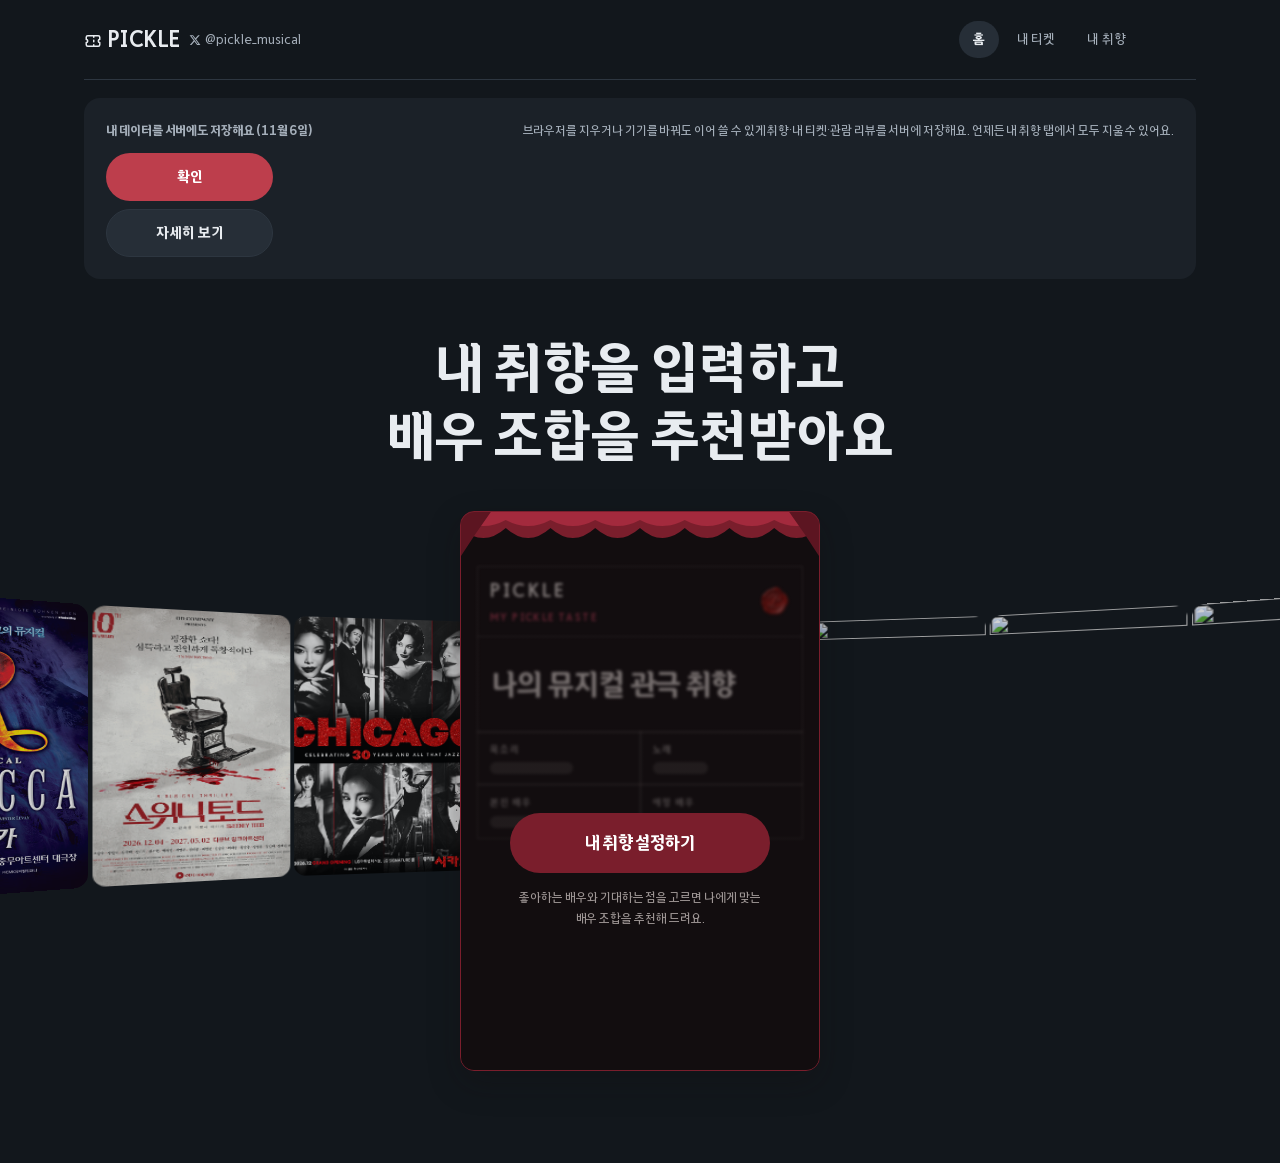
==== commit aa2854a3: "deploy 202611061737 Co-Authored-By: Claude Opus 5.5 <noreply@anthropic.com>" ====
--- a/app/index.html
+++ b/app/index.html
@@ -542,7 +542,7 @@
 <div class="sheet-bg" id="sheetbg" data-noshot></div>
 <div class="sheet" id="sheet" role="dialog" aria-modal="true" aria-labelledby="sheettitle" tabindex="-1" data-noshot></div>
 
-<script src="data.js?v=202611061606"></script>
+<script src="data.js?v=202611061737"></script>
 <script>
 const D = window.PICKLE_DATA;
 const $ = (s, el = document) => el.querySelector(s);
@@ -692,13 +692,12 @@
   const head = embed ? `<h2>${["좋아하는 배우 · 피하고 싶은 배우", "공연을 볼 때 기대하는 것"][n - 1]}</h2>` : `<div class="onboard-head"><p class="eyebrow">취향 고르기 ${n}/2${n > 1 ? ` · <a href="${base}/${n - 1}">이전</a>` : ""}</p><h1>${["좋아하는 배우가 있나요?", "공연을 볼 때 무엇을 기대하나요?"][n - 1]}</h1></div>`;
   if (n === 2) {
     const cnt = tagCounts(D), on = t => axes.includes(tagKey(t)), anyOn = q => (p.any || []).includes(q.id) && !q.opts.some(o => on(o[1]));
-    const qCard = (q, onlyData) => { const opts = onlyData ? q.opts.filter(o => cnt[o[1]]) : q.opts;
-      return `<div class="card"><h3>${esc(q.q)} <span class="small muted" style="white-space:nowrap">${PICK_MAX}개까지</span></h3><div class="chips">${opts.map(([l, t]) => `<button class="chip ${on(t) ? "on" : ""}" data-act="obPick" data-q="${q.id}" data-t="${esc(t)}"${w ? ` data-w="${esc(w)}"` : ""} aria-pressed="${on(t)}">${esc(l)}${cnt[t] ? "" : ` <span class="tiny muted">· 아직 데이터 없음</span>`}</button>`).join("")}
-        <button class="chip x ${anyOn(q) ? "on" : ""}" data-act="obPick" data-q="${q.id}" data-t=""${w ? ` data-w="${esc(w)}"` : ""} aria-pressed="${anyOn(q)}">상관없어요</button></div></div>`; };
-    // 선택 질문은 근거가 있는 선택지만, 하나도 없으면 질문째 숨긴다. ①에서 춤·몸짓을 골랐으면 움직임 질문은 접지 않고 바로 보인다
-    const extra = ONBOARD_QS.filter(q => q.opt && q.opts.some(o => cnt[o[1]])), shown = extra.filter(q => q.id === "body" && p.prio === "몸"), folded = extra.filter(q => !shown.includes(q));
+    const qCard = (q, onlyData) => { const opts = onlyData && !q.keep ? q.opts.filter(o => cnt[o[1]]) : q.opts;
+      return `<div class="card"><h3>${esc(q.q)} <span class="small muted" style="white-space:nowrap">${PICK_MAX}개까지</span></h3><div class="chips">${opts.map(([l, t]) => `<button class="chip ${on(t) ? "on" : ""}" data-act="obPick" data-q="${q.id}" data-t="${esc(t)}"${w ? ` data-w="${esc(w)}"` : ""} aria-pressed="${on(t)}">${esc(l)}</button>`).join("")}</div></div>`; };  // '상관없어요' 버튼은 뺐다(사용자 요청 2026-11-06). 아무것도 안 고르면 그 질문은 비어 있는 것과 같다
+    // 선택 질문은 근거가 있는 선택지만, 하나도 없으면 질문째 숨긴다(keep 질문은 전부 보인다). ①에서 춤·몸짓을 골랐으면 움직임 질문은 접지 않고 바로 보인다
+    const extra = ONBOARD_QS.filter(q => q.opt && (q.keep || q.opts.some(o => cnt[o[1]]))), shown = extra.filter(q => q.id === "body" && p.prio === "몸"), folded = extra.filter(q => !shown.includes(q));
     return `${head}
-    <p class="muted small">배우를 평가하지 않고, 끌리는 특징만 골라요. 잘 모르겠으면 상관없어요를 누르면 돼요.</p>
+    <p class="muted small">배우를 평가하지 않고, 끌리는 특징만 골라요.</p>
     <div class="card"><h3>가장 기대하는 것은 무엇인가요?</h3><div class="chips">${PRIO.map(([v, l]) => `<button class="chip ${p.prio === v ? "on" : ""}" data-act="obPrio" data-v="${v}"${w ? ` data-w="${esc(w)}"` : ""} aria-pressed="${p.prio === v}">${esc(l)}</button>`).join("")}</div></div>
     ${ONBOARD_QS.filter(q => !q.opt).map(q => qCard(q)).join("")}
     ${shown.map(q => qCard(q, true)).join("")}
@@ -869,15 +868,19 @@
 ];
 // 한 축에서 하나만. 이미 고른 걸 다시 누르면 풀리고, v 가 비면 그 축은 '상관없어요'
 const toggleAxis = (axes, v, l, r) => !v ? axes.filter(x => x !== l && x !== r) : axes.includes(v) ? axes.filter(x => x !== v) : [...axes.filter(x => x !== (v === l ? r : l)), v];
-// 취향 질문(3/3): 필수 3개(음색·가창·연기) + ① 우선순위, '조금 더 골라 보기' 선택 3개(신체·해석·조합, 접힘). 선택지 하나 = 태그 하나.
+// 취향 질문(2/2): 필수 3개(음색·가창·연기) + ① 우선순위, '조금 더 골라 보기' 선택 7개(노래 기술·움직임·배역/대사·인물 표현·인물 해석·조합·그 외, 접힘). 선택지 하나 = 태그 하나. 태그 사전의 배우 태그와 조합 태그를 선택지로 모두 고를 수 있다(2026-11-06).
+// keep: true 인 선택 질문은 근거가 없는 선택지도 그대로 보여 준다(없으면 근거 있는 선택지만, 하나도 없으면 질문째 숨긴다). 질문이 늘어도 id·"tag:태그" 키는 그대로라 저장된 취향이 깨지지 않는다
 // 취향 키는 "tag:태그"(5축 키 '묵직한 음색'과 태그 '묵직한 음색'이 겹쳐서 접두어로 가른다). area 는 ① 우선순위 가중치에 쓴다
 const ONBOARD_QS = [
-  {id: "tone", area: "노래", q: "어떤 목소리에 더 끌리나요?", opts: [["맑고 깨끗한", "맑음"], ["부드럽고 따뜻한", "부드러움"], ["허스키하고 거친", "허스키"], ["낮고 묵직한", "묵직한 음색"], ["선명하고 쨍한", "선명하고 쨍한 음색"]]},
-  {id: "sing", area: "노래", q: "노래를 들을 때 특히 중요한 점은 무엇인가요?", opts: [["시원한 고음", "고음"], ["공간을 채우는 성량", "성량"], ["또렷한 가사", "딕션"], ["흔들림 없는 발성", "발성 안정성"], ["감정이 전해지는 노래", "감정 전달형"], ["섬세한 강약·호흡", "섬세한 가창 표현"]]},
-  {id: "act", area: "연기", q: "어떤 감정 표현에 더 끌리나요?", opts: [["감정을 크고 강하게 드러내는", "감정 크게 표현"], ["감정을 눌러 담는", "절제된 연기"], ["유쾌하고 코믹한", "코믹 연기"]]},
+  {id: "tone", area: "노래", q: "어떤 목소리에 더 끌리나요?", opts: [["맑고 깨끗한", "맑음"], ["부드럽고 따뜻한", "부드러움"], ["허스키하고 거친", "허스키"], ["낮고 묵직한", "묵직한 음색"], ["선명하고 쨍한", "선명하고 쨍한 음색"], ["개성 있고 독특한", "개성 있는 음색"]]},
+  {id: "sing", area: "노래", q: "노래를 들을 때 특히 중요한 점은 무엇인가요?", opts: [["시원한 고음", "고음"], ["공간을 채우는 성량", "성량"], ["또렷한 가사", "딕션"], ["흔들림 없는 발성", "발성 안정성"], ["감정이 전해지는 노래", "감정 전달형"], ["섬세한 강약·호흡", "섬세한 가창 표현"], ["어려운 넘버도 거뜬히", "넘버 소화력"], ["시원하게 지르는 록 샤우팅", "샤우팅·록 발성"], ["가성을 살린 표현", "가성 표현"]]},  // 노래 기술(넘버 소화력·샤우팅·가성)도 이 질문에서 한 번에(사용자 요청 2026-11-06)
+  {id: "act", area: "연기", q: "어떤 감정 표현에 더 끌리나요?", opts: [["감정을 크고 강하게 드러내는", "감정 크게 표현"], ["감정을 눌러 담는", "절제된 연기"], ["유쾌하고 코믹한", "코믹 연기"], ["인물의 감정에 푹 빠져드는", "감정 몰입형"]]},
   {id: "body", area: "몸", opt: true, q: "움직임에서는 무엇을 보고 싶나요?", opts: [["춤·안무", "춤·안무 표현"], ["시원한 액션", "액션 표현"], ["자세·걸음·손짓의 디테일", "자세·동작 디테일"], ["표정·시선의 디테일", "표정·시선 디테일"]]},
+  {id: "role", area: "연기", opt: true, keep: true, q: "배역과 대사는 어떻게 보여주면 좋겠나요?", opts: [["배역과 딱 맞는 분위기", "배역 싱크로"], ["말투와 억양이 살아 있는", "대사 톤"], ["대본에 충실한", "텍스트 충실형"], ["자유로운 해석과 애드립", "자유 해석·애드립형"]]},
   {id: "char", area: "연기", opt: true, q: "인물을 어떤 방식으로 보여주면 좋겠나요?", opts: [["실제 사람처럼 자연스럽게", "현실적 설득형"], ["개성과 욕망을 선명하게", "강한 캐릭터성"], ["작은 표정과 몸짓으로 내면의 변화를", "섬세한 내면형"], ["상대 인물과의 관계를 중심으로", "관계 중심"]]},
-  {id: "combo", area: "", opt: true, q: "두 배우가 함께할 때 무엇이 가장 중요한가요?", opts: [["노래의 어우러짐", "음색·보컬 조화"], ["주고받는 연기", "연기합·티키타카"], ["감정선 연결", "감정선 조화"], ["이미지·분위기", "이미지·분위기 조화"], ["서로 다른 매력의 대비", "대비 시너지"]]},
+  {id: "view", area: "연기", opt: true, keep: true, q: "어떤 인물 해석에 더 끌리나요?", opts: [["순수하고 사랑스러운", "순수·사랑스러운 해석"], ["어른스럽고 노련한", "성숙한 해석"], ["상징적이고 초월적인", "상징적·초월적"], ["정답 없이 여운이 남는", "철학적·해석 여지"]]},
+  {id: "combo", area: "", opt: true, keep: true, q: "두 배우가 함께할 때 무엇이 가장 중요한가요?", opts: [["노래의 어우러짐", "음색·보컬 조화"], ["주고받는 연기", "연기합·티키타카"], ["감정선 연결", "감정선 조화"], ["이미지·분위기", "이미지·분위기 조화"], ["서로 다른 매력의 대비", "대비 시너지"], ["해석의 방향이 맞물리는", "해석 호환성"]]},
+  {id: "etc", area: "", opt: true, keep: true, q: "그 외에 중요한 점이 있나요?", opts: [["기복 없는 실력", "회차 안정감"], ["무대를 압도하는 존재감", "무대 장악력"], ["전체 캐스트의 균형", "전체 캐스트 밸런스"]]},  // 전체 캐스트의 균형은 두 배우 질문에서 여기로(사용자 요청 2026-11-06)
 ];
 const PRIO = [["노래", "노래"], ["연기", "연기·캐릭터 표현"], ["몸", "춤·몸짓"], ["고루", "골고루"]];
 const PICK_MAX = 2;  // 질문마다 2개까지, '상관없어요'는 그 질문을 비운다
@@ -896,7 +899,7 @@
 };
 // ① 우선순위: 1순위 영역 질문에서 고른 태그는 2배, 나머지는 1(골고루·안 고름·조합 질문·예전 5축 키는 1)
 const prefWeight = (prio, p) => { const q = p.startsWith("tag:") && ONBOARD_QS.find(q => q.opts.some(o => tagKey(o[1]) === p)); return prio && q && q.area === prio ? 2 : 1; };
-// 태그별 확정 근거 수(배우 프로필 + 조합 태그). 0건인 선택지는 '아직 데이터 없음'으로 보이고, 선택 질문에서는 숨긴다
+// 태그별 확정 근거 수(배우 프로필 + 조합 태그). 0건인 선택지도 필수 질문·keep 질문에서는 표시 없이 그대로 보이고, 그 밖의 선택 질문에서는 숨긴다(2026-11-06 '아직 데이터 없음' 글자는 뺐다)
 const tagCounts = D => {
   const n = {};
   for (const pr of Object.values(D.actorProfiles || {})) for (const x of [...(pr.voice || []), ...(pr.role || [])]) n[x.tag] = (n[x.tag] || 0) + 1;
@@ -1667,9 +1670,9 @@
   }
   return `${i + 1}순위: ${parts.join(", ")}`;
 };
-const SYNC_PTS = 0.3;
+const SYNC_PTS = 0.3, SYNC_TAG = "배역 싱크로";
 const comboRecs = (D, S, work, from, inDates = null) => {  // inDates: 날짜 먼저 경로에서 고른 날짜(그 안의 회차로만 조합을 만든다)
-  const mode = inDates ? "date" : "actor", wp = workPrefs(S, work), prefs = wp.axes, pw = personalWeights(S, D), hasPW = Object.keys(pw).length > 0, hide = new Set(S.proto?.hide?.[work] || []), wrong = wrongOf(S, work);
+  const mode = inDates ? "date" : "actor", wp = workPrefs(S, work), prefs = wp.axes, wantSync = prefs.some(p => prefT(D, p).includes(SYNC_TAG)), pw = personalWeights(S, D), hasPW = Object.keys(pw).length > 0, hide = new Set(S.proto?.hide?.[work] || []), wrong = wrongOf(S, work);
   const ac = actorConds(D, S, work, mode), prio = wp.prio, must = ac.must, ptsOf = new Map(ac.pick.map(x => [x.a, pickPts(x)])), never = [...ac.avoid, ...ac.extra], noTaste = !prefs.length;  // 배우 조건은 작품별 값(없으면 온보딩 기본값, 9.1절). must 는 배역과 상관없이(결정 12)  // 취향폼 1/3: '반드시 볼 배우'는 ⭐처럼, '피하고 싶은 배우'는 조연이어도 그 회차를 뺀다
   const seen = new Set((S.plans || []).filter(x => x.work === work && (x.tagged || x.date < from)).map(x => comboKey(D, work, x.cast)));
   const roleIdx = Object.fromEntries(unitRoles(D, work).map((r, i) => [r.role, i]));  // 화면 위쪽 배역일수록 주연(사용자 요청 2026-11-04: 배우 순위 대신 배역 순서)
@@ -1683,13 +1686,13 @@
   for (const g of groups.values()) {
     const names = Object.values(g.cast);
     if (seen.has(g.key) || hide.has(g.key) || satBlocked(S, work, g.key, runLabelOf(D, work, g.perfs[0].date)) || !must.every(a => names.includes(a))) continue;
-    const e = comboEvidence(D, prefs, work, g.cast, wrong, p => prefWeight(prio, p));
+    const e = comboEvidence(D, prefs, work, g.cast, wrong, p => prefT(D, p).includes(SYNC_TAG) ? 0 : prefWeight(prio, p));  // 배역 싱크로는 일반 태그 점수(1·2점) 대신 아래 0.3점만
     const pc = hasPW ? names.flatMap(a => [...new Set(tagsOfActor(D, work, a).map(x => x.tag))].filter(tg => pw[tg]).map(tg => pw[tg])) : [];
-    // 배역 싱크로는 묻지 않고 기본 가산점(배우마다 0.3, 2026-11-04 0.5 → 0.3). 취향 근거가 있는 조합끼리 순서만 바꾸고, 이것만으로는 추천하지 않는다
-    const sync = e.hit > 0 ? names.filter(a => !wrong.includes(a) && tagsOfActor(D, work, a).some(x => x.tag === "배역 싱크로")).length * SYNC_PTS : 0;
+    // 배역 싱크로(사용자 요청 2026-11-06): 취향에서 '배역과 딱 맞는 분위기'를 고른 사람만, 그 태그가 있는 배우마다 0.3점. 고르지 않은 사람에게는 더하지 않는다(예전: 모두에게 기본 가산)
+    const sync = wantSync ? names.filter(a => !wrong.includes(a) && tagsOfActor(D, work, a).some(x => x.tag === SYNC_TAG)).length * SYNC_PTS : 0;
     const actorPts = names.reduce((n, a) => n + (ptsOf.get(a) || 0), 0);  // 본진 5 · 애정 3 · ★ 5 · ✓ 3
     const pers = Math.max(-2, Math.min(2, pc.reduce((n, x) => n + x, 0))), duel = duelBonus(S, work, g.cast), liked = likeBonus(S, work, names), score = e.hit + sync + actorPts + pers + duel + liked;  // liked: '마음에 들어요' 조합의 배우(결정 41·45)
-    if (!noTaste && !(score > 0 && (e.hit > 0 || actorPts > 0 || pers > 0 || duel > 0 || liked > 0))) continue;  // 취향 근거가 없어도 본진·애정·고른 배우가 나오면 추천한다(2026-11-04)  // 기대 답이 있는데 근거가 없으면 빼고, 기대 답을 모두 '상관없어요'로 비운 사람은 배우 조건만으로 추천한다(결정 21)
+    if (!noTaste && !(score > 0 && (e.hit > 0 || sync > 0 || actorPts > 0 || pers > 0 || duel > 0 || liked > 0))) continue;  // 취향 근거가 없어도 본진·애정·고른 배우가 나오면 추천한다(2026-11-04)  // 기대 답이 있는데 근거가 없으면 빼고, 기대 답을 모두 '상관없어요'로 비운 사람은 배우 조건만으로 추천한다(결정 21)
     const dates = [...new Set(g.perfs.map(p => p.date))].sort();
     const roleRank = Math.min(...Object.entries(g.cast).filter(([, a]) => ptsOf.has(a)).map(([r]) => roleIdx[r] ?? 99), 99);  // 꼭 보고 싶은 배우가 나오는 가장 위쪽 배역(주연일수록 작다)
     out.push({...g, ...e, mode, pers, duel, liked, actorPts, score, roleRank, cover: names.filter(a => wk.has(a)).length, dates, duelNames: names.filter(a => won.has(a)), evByActor: Object.fromEntries(names.map(a => [a, [...new Set(e.ev.filter(x => x.who === a).map(x => x.tag))]])), comboTags: [...new Set(e.ev.filter(x => x.role === "조합").map(x => x.tag))]});
@@ -2669,6 +2672,18 @@
     : has("코믹 연기") ? "웃음이 터지는"
     : p.prio === "몸" ? "몸으로 말하는"
     : has("음색·보컬 조화", "연기합·티키타카", "감정선 조화", "이미지·분위기 조화", "대비 시너지") ? "배우들의 호흡이 빛나는"
+    : has("무대 장악력") ? "압도적인 존재감이 빛나는"
+    : has("회차 안정감") ? "언제 봐도 믿고 볼 수 있는"
+    : has("넘버 소화력") ? "어려운 넘버도 거뜬히 소화하는"
+    : has("샤우팅·록 발성") ? "록 발성이 시원하게 터지는"
+    : has("가성 표현") ? "가성으로 감정을 더하는"
+    : has("개성 있는 음색") ? "개성 있는 목소리가 기억에 남는"
+    : has("감정 몰입형") ? "감정에 깊이 빠져드는"
+    : has("배역 싱크로") ? "배역과 딱 맞아떨어지는"
+    : has("대사 톤") ? "대사가 귀에 감기는"
+    : has("텍스트 충실형", "자유 해석·애드립형") ? "해석이 분명한"
+    : has("순수·사랑스러운 해석", "성숙한 해석") ? "인물의 결이 살아 있는"
+    : has("상징적·초월적", "철학적·해석 여지") ? "여운과 해석 여지가 남는"
     : labels.length ? `${labels[0]}${iga(labels[0])} 돋보이는`
     : p.prio === "노래" ? "노래가 중심인" : p.prio === "연기" ? "연기와 캐릭터가 살아 있는" : p.prio === "고루" ? "노래·연기·몸짓이 고루 어우러진" : "좋아하는 배우가 빛나는";
   // 본진은 '가장 좋아하고', 애정은 '선호하는'. 여러 명이어도 줄이지 않고 전부 쓴다(사용자 요청 2026-11-05)
@@ -2723,7 +2738,7 @@
   if (navigator.share) return go({title, text, url});
   copy(); };
 // 카드 앞면의 분류별 태그: 질문 하나 = 칸 하나. 문구는 온보딩 선택지 그대로
-const TK_GROUPS = {tone: "목소리", sing: "노래", act: "감정 표현", body: "움직임", char: "인물 표현", combo: "배우 호흡"};
+const TK_GROUPS = {tone: "목소리", sing: "노래", act: "감정 표현", body: "움직임", role: "배역·대사", char: "인물 표현", view: "인물 해석", combo: "배우 호흡", etc: "그 외"};
 const tasteCells = p => {
   const axes = p.axes || [], cells = [], [bon, love] = favSplit(p);
   if (p.prio) cells.push(["가장 기대하는 것", [PRIO.find(([v]) => v === p.prio)?.[1] || p.prio]]);
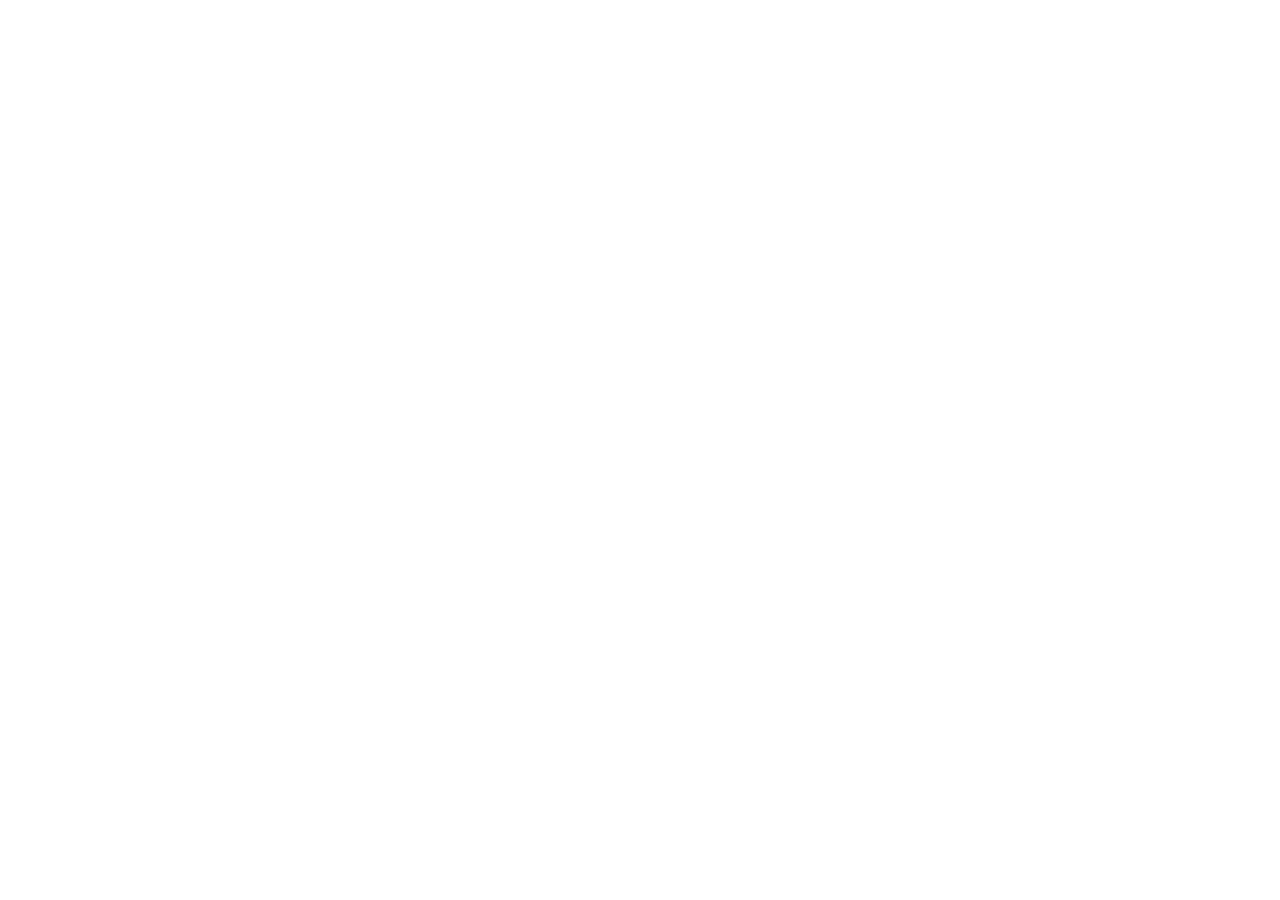
==== commit ec6a1b7a: "예전 주소 이사 페이지" ====
--- a/app/index.html
+++ b/app/index.html
@@ -1,3588 +1,54 @@
-<!doctype html>
-<html lang="ko" data-theme="dark">
+<!DOCTYPE html>
+<html lang="ko">
 <head>
 <meta charset="utf-8">
 <meta name="viewport" content="width=device-width, initial-scale=1">
-<meta name="color-scheme" content="dark">
-<title>PICKLE — 내 취향의 뮤지컬 찾기</title>
-<link rel="stylesheet" href="https://cdn.jsdelivr.net/gh/orioncactus/pretendard@v1.3.9/dist/web/static/pretendard.min.css">
+<meta name="robots" content="noindex">
+<title>PICKLE 주소가 바뀌었어요</title>
+<link rel="canonical" href="https://pickle-musical.com/">
 <style>
-/* 페이지 전체 글꼴: 문화재돌봄체 Regular(문화재청(현 국가유산청) × 투게더그룹, 무료·상업 이용 가능, 웹사이트 임베딩 허용, 폰트 파일 수정·유료 판매 금지 → 배포 파일(woff)을 고치지 않고 그대로 둔다. 사용자 요청 2026-11-04). 굵기 100~500 은 Regular, 600 이상(굵은 글씨)은 Bold(사용자 요청 2026-11-04). 없는 글자는 다음 글꼴로 */
-@font-face{font-family:"CulturalHeritageCare";src:url("fonts/Dolbomche_R.woff") format("woff");font-weight:100 500;font-style:normal;font-display:swap}
-@font-face{font-family:"CulturalHeritageCare";src:url("fonts/Dolbomche_B.woff") format("woff");font-weight:600 900;font-style:normal;font-display:swap}
-/* hidden 속성은 항상 숨긴다: .undobar 처럼 display 를 정한 클래스가 hidden 의 기본 display:none 을 덮어쓰는 걸 한 번에 막는다(뒤로 버튼은 아래 .top button[hidden] 이 더 구체적이라 자리를 지킨다) */
-[hidden]{display:none!important}
-/* 폰 한 대(390px) 안에서 도는 가안. 핵심 화면은 캐스팅 캘린더: 날짜마다 누가 나오는지 보이고, 배우를 고르면 그 배우 나오는 날만 켜진다. */
-/* 디자인 토큰: Stitch 'Calm Editorial Precision'(DESIGN.md) — 흰 카드 · #F8F9FA 바탕 · 1px #E6E6E6 선 · 와인 #B23A48 하나 · 10px 모서리 · 그림자 없음 · Pretendard. 라이트 전용. */
-:root{
-  --bg:#F8F9FA; --fg:#141414; --muted:#5E5E5E; --faint:#8E8E93; --surface:#FFFFFF; --line:#E6E6E6; --soft:#F3F4F6; --divider:#F3F4F6; --outside:#F3F4F6; --dash:#D1D5DB;
-  --ok:#2E7D5B; --warn:#9A6512; --accent:#B23A48; --accent-hover:#982F3B; --accent-soft:#FDF2F4; --accent-tint:#FBE8EA;
-  --display:"CulturalHeritageCare",Pretendard,-apple-system,BlinkMacSystemFont,"Apple SD Gothic Neo","Malgun Gothic",sans-serif; --font:"CulturalHeritageCare",Pretendard,-apple-system,BlinkMacSystemFont,"Apple SD Gothic Neo","Malgun Gothic",sans-serif;
-  --r1:#B23A48; --r2:#B23A48; --r3:#B23A48; --r4:#B23A48; --r5:#B23A48; --r6:#B23A48;  /* 배역색을 따로 쓰지 않고 강조색 하나로 */
-}
-*{box-sizing:border-box}
-html,body{margin:0;min-height:100%}
-body{background:var(--bg);color:var(--fg);font-family:var(--font);font-size:14px;line-height:1.5;letter-spacing:-0.005em;-webkit-font-smoothing:antialiased}
-/* 900px 미만: 앱 배치(하단 탭, 고정 버튼). 900px 이상: 웹 배치(상단 메뉴, 여러 칸). */
-.shell{min-height:100vh;display:flex;flex-direction:column}
-.top{position:sticky;top:0;z-index:5;display:grid;grid-template-columns:40px 1fr 40px;align-items:center;min-height:56px;padding:0 12px;background:var(--surface);border-bottom:1px solid var(--line)}
-.top .brand{text-align:center;font-weight:800;font-size:18px;letter-spacing:-0.01em;color:var(--hl)}
-.top .brand svg{vertical-align:-3px;margin-right:6px}
-.top button{border:0;background:transparent;color:var(--fg);font-size:24px;line-height:1;padding:4px;border-radius:8px;cursor:pointer}
-.top button[hidden]{visibility:hidden;display:block!important}
-.topnav{display:none}
-.steps{display:flex;gap:4px;flex-wrap:wrap;align-items:center;justify-content:center;padding:12px 16px 0;font-size:12px;color:var(--faint)}
-.steps span{display:inline-flex;gap:4px;align-items:center;padding:4px 10px;border-radius:999px}
-.steps span i{font-style:normal;font-size:10px;font-weight:700;letter-spacing:.04em}
-.steps span.on{background:var(--hl-soft);color:var(--hl);font-weight:700}
-.steps .sep{color:var(--dash);font-weight:400}
-@media (max-width:599px){.steps{gap:0;flex-wrap:nowrap}.steps span{padding:4px 6px;white-space:nowrap}.steps span:not(.on) i{display:none}.steps .sep{font-size:10px}}
-main{flex:1;width:100%;max-width:640px;margin:0 auto;padding:20px 20px 110px;display:grid;gap:16px;align-content:start}
-.inline-cta{display:none}
-h1,h2,h3{margin:0;font-weight:700;font-family:var(--display)}
-h1{font-size:26px;line-height:1.3;letter-spacing:-0.02em}h2{font-size:20px;line-height:1.35;letter-spacing:-0.015em}h3{font-size:16px;line-height:1.4;font-weight:600;letter-spacing:-0.01em}
-.eyebrow{margin:0 0 4px;font-size:11px;font-weight:700;letter-spacing:.04em;color:var(--hl)}
-p{margin:0}
-.muted{color:var(--muted)}.small{font-size:13px}.tiny{font-size:12px}.tiny.muted{color:var(--faint)}
-a{color:inherit}
-.card{background:var(--surface);border:1px solid var(--line);border-radius:10px;padding:16px;display:grid;gap:10px}
-.card.accent{border-color:var(--hl)}
-.card.picked{border-top:2px solid var(--hl)}
-.chips{display:flex;flex-wrap:wrap;gap:8px}
-.chips:has(> .pair){display:grid;gap:6px}
-.pair{display:grid;grid-template-columns:1fr 1fr;gap:6px}
-.pair .chip{justify-content:center;text-align:center;min-width:0}
-.chip{border:1px solid var(--line);background:var(--surface);color:var(--muted);border-radius:10px;min-height:36px;padding:7px 14px;font-size:14px;font-weight:500;cursor:pointer;font-family:inherit;line-height:1.3;text-decoration:none;display:inline-flex;align-items:center;gap:4px}
-.chip:hover{border-color:var(--dash)}
-.chip.on{background:var(--hl-soft);border-color:var(--hl);color:var(--hl);font-weight:600}
-.chip.role.on{background:var(--hl-soft);border-color:var(--hl);color:var(--hl)}
-.chip:disabled{opacity:.45;cursor:default}
-.chip small{display:block;font-size:11px;opacity:.8}
-.chip:has(small){flex-direction:column;align-items:flex-start;gap:0}
-.chip .n{font-size:11px;opacity:.65;margin-left:5px}
-.chip.x{min-height:32px;padding:5px 12px;font-size:13px}
-.card>.chip.x{justify-self:end;align-self:flex-end;color:var(--muted)}
-.tag{display:inline-block;font-size:12px;font-weight:500;padding:3px 8px;border-radius:6px;background:var(--soft);color:var(--muted)}
-.tag.hit{background:var(--hl-tint);color:var(--hl);font-weight:600}
-.tag.rc{background:var(--hl-tint);color:var(--hl)}
-.btn{display:flex;align-items:center;justify-content:center;width:100%;min-height:48px;border:1px solid var(--hl);border-radius:10px;padding:10px 16px;font-size:15px;font-weight:600;background:var(--hl);color:#fff;cursor:pointer;font-family:inherit;text-align:center;text-decoration:none;letter-spacing:-0.005em}
-.btn:hover{background:var(--hl);border-color:var(--hl)}
-.btn.ghost{background:var(--surface);color:var(--fg);border:1px solid var(--line)}
-.btn.ghost:hover{background:var(--bg)}
-.btn.sm{min-height:40px;font-size:14px;padding:8px 12px}
-.btn:disabled{background:var(--soft);border-color:var(--line);color:var(--faint);cursor:default}
-.row{display:flex;gap:8px;align-items:center;flex-wrap:wrap}
-.between{display:flex;justify-content:space-between;align-items:baseline;gap:8px}
-input,select{font:inherit;min-height:48px;padding:10px 14px;border:1px solid var(--line);border-radius:10px;background:var(--surface);color:var(--fg);width:100%}
-input:focus,select:focus{outline:none;border-color:var(--hl)}
-input::placeholder{color:var(--faint)}
-
-/* 작품 그리드 */
-.grid{display:grid;grid-template-columns:1fr 1fr;gap:12px}
-.work{position:relative;border-radius:10px;overflow:hidden;background:var(--surface);border:1px solid var(--line);cursor:pointer;display:grid;align-content:start}
-.work:hover{border-color:var(--dash)}
-.work.off{opacity:.55;cursor:default}
-.poster{aspect-ratio:3/4;width:100%;object-fit:cover;display:block;background:var(--soft)}
-.poster.type{display:grid;place-items:center;padding:14px;text-align:center;font-size:18px;font-weight:700;color:var(--muted);background:var(--line)}
-.work{grid-template-rows:auto 1fr}
-.work .info{padding:12px 12px 14px;display:flex;flex-direction:column;gap:4px}
-.work .info b{font-size:16px;letter-spacing:-0.01em}
-.work .info .tiny:last-of-type{margin-bottom:8px}
-.work .go{margin-top:auto;display:flex;align-items:center;justify-content:center;min-height:36px;border:1px solid var(--line);border-radius:10px;font-size:13px;font-weight:600;color:var(--fg)}
-.work:hover .go{border-color:var(--hl);color:var(--hl)}
-.work .state{position:absolute;top:8px;left:8px;font-size:11px;font-weight:600;padding:3px 8px;border-radius:6px;background:#fff;color:var(--hl);border:1px solid var(--line)}
-
-/* 작품 머리 */
-.head{display:grid;grid-template-columns:64px 1fr;gap:12px;align-items:center}
-.head .poster{width:64px;border-radius:8px;aspect-ratio:3/4}
-.head .poster.type{font-size:13px;padding:6px}
-.head.sm{grid-template-columns:44px minmax(0,1fr);gap:10px}
-.head.sm .poster{width:44px}
-.head.sm .poster.type{font-size:11px;padding:4px}
-.head h2{overflow-wrap:anywhere}
-
-/* 캘린더 */
-.cal{display:grid;gap:6px}
-.cal .mh{font-weight:700;margin-top:4px}
-.dow,.days{display:grid;grid-template-columns:repeat(7,1fr);gap:4px}
-.dow span{text-align:center;font-size:11px;color:var(--muted)}
-.dow span:nth-child(6){color:var(--r5)}.dow span:nth-child(7){color:var(--r4)}
-.day{min-height:54px;border-radius:8px;padding:3px 2px 4px;background:var(--surface);border:1px solid var(--line);display:grid;align-content:start;gap:1px;cursor:default;position:relative}
-.day.empty{background:transparent;border-color:transparent}
-.day.none{background:transparent}
-.day .n{font-size:11px;color:var(--muted);line-height:1.2;padding-left:2px}
-.day.has{cursor:pointer}
-.day.hit{border-color:var(--hl);background:var(--hl-soft)}
-.day.pin{position:relative;border-color:var(--hl);box-shadow:inset 0 0 0 1px var(--hl);opacity:1}
-.day.pin::after{content:"✓";position:absolute;top:2px;right:4px;font-size:10px;font-weight:700;color:var(--hl)}
-.day.peek{outline:2px solid var(--hl);outline-offset:-1px}
-/* 화면 하나 = 질문 하나: 한 컬럼 */
-.one{display:grid;gap:14px;width:100%;max-width:760px;margin:0 auto}
-.peekbar{position:sticky;top:60px;z-index:3;padding:12px 14px;gap:6px}
-.peekbar .row{gap:6px}
-.day.hit .n{color:var(--fg);font-weight:700}
-.day.dim{opacity:.4}
-.day .s{font-size:10.5px;line-height:1.25;white-space:nowrap;overflow:hidden;text-overflow:ellipsis;padding:0 2px;border-radius:3px}
-.day .s.m{color:var(--muted)}
-.day .s.k{background:var(--hl);color:#fff}
-.day .star{position:absolute;top:2px;right:3px;font-size:9px;color:var(--warn)}
-.legend{font-size:12px;color:var(--muted)}
-
-/* 바닥 시트 */
-.sheet-bg{position:fixed;inset:0;background:rgba(10,8,16,.45);z-index:20;display:none}
-.sheet-bg.on{display:block}
-.sheet{position:fixed;left:50%;transform:translateX(-50%);bottom:0;width:100%;max-width:640px;max-height:78vh;overflow:auto;background:var(--bg);border-radius:20px 20px 0 0;padding:14px 16px 24px;z-index:21;display:none;box-shadow:0 -10px 40px rgba(0,0,0,.25)}
-.sheet.on{display:grid;gap:12px}
-.sheet .grab{width:40px;height:4px;border-radius:2px;background:var(--line);margin:0 auto 2px}
-.show{display:grid;grid-template-columns:56px 1fr;gap:10px;align-items:start}
-.show .t{font-weight:700;font-variant-numeric:tabular-nums}
-.show .t small{display:block;font-weight:400;color:var(--muted);font-size:11px}
-
-/* 추천 카드 */
-.pick{display:grid;grid-template-columns:68px 1fr;gap:12px}
-.rank{grid-column:1/-1;font-size:12px;letter-spacing:.06em;font-weight:700;color:var(--hl)}
-.when{text-align:center;border-right:2px solid var(--hl);padding-right:10px;font-variant-numeric:tabular-nums;align-self:start}
-.when .d{font-size:22px;font-weight:700;line-height:1;font-family:var(--display)}
-.when .w{font-size:12px;color:var(--muted)}
-.when .t{font-weight:700;margin-top:4px}
-.when .badge{display:inline-block;margin-top:6px;font-size:11px;padding:2px 6px;border-radius:4px;background:var(--soft)}
-.lead{font-size:16px}
-.lead b{font-weight:500;font-size:12px;color:var(--muted);margin-right:2px}
-.rest{font-size:13px;color:var(--muted)}
-.why{list-style:none;margin:0;padding:0;display:grid;gap:6px;font-size:13px}
-.why li{padding-left:10px;border-left:2px solid var(--line)}
-.nodata{font-size:13px;color:var(--warn)}
-/* 배역별 비교 카드: 정보 없는 배우도 같은 크기로 */
-.cands{display:grid;grid-template-columns:repeat(auto-fill,minmax(150px,1fr));gap:8px}
-.cand{border:1px solid var(--line);border-radius:10px;padding:12px;display:grid;gap:8px;align-content:start;cursor:pointer;min-width:0;background:var(--surface)}
-.cand.on{border-color:var(--hl);background:var(--hl-soft)}
-.cand.off{opacity:.45;cursor:default}
-.cand.ex{border:1px dashed var(--dash);background:var(--bg);opacity:.6}
-.cand.ex > :not(.nm):not(.avoid){opacity:.4}
-.chip.avoid{justify-self:start;font-size:12px;padding:3px 9px}
-.cand .nm{display:flex;justify-content:space-between;align-items:baseline;gap:6px}
-.cand .nm b{font-size:15px}
-.cand .q,.pa .q{font-size:12px;color:var(--muted);line-height:1.45;display:block;background:var(--bg);border-radius:8px;padding:8px 10px}
-.q .qm{color:var(--hl);font-weight:800;margin-right:4px}
-.cand .cnt{font-size:11px;font-weight:600;padding:2px 7px;border-radius:6px;background:var(--hl-soft);color:var(--hl);white-space:nowrap}
-.cand .cnt.off{background:var(--soft);color:var(--faint)}
-.cand .vote{font-size:11px;color:var(--hl);font-weight:700}
-/* 영상 썸네일(탭하면 재생) */
-.vth{position:relative;display:block;aspect-ratio:16/9;border-radius:8px;overflow:hidden;background:var(--line);text-decoration:none;color:inherit}
-.vth img{width:100%;height:100%;object-fit:cover;display:block}
-.vth .vcc{position:absolute;left:6px;top:6px;font-size:11px;line-height:1.3;padding:2px 7px;border-radius:999px;background:#fff;color:var(--muted);font-weight:600}
-.vth .play{position:absolute;left:6px;bottom:6px;max-width:calc(100% - 12px);font-size:11px;line-height:1.3;padding:2px 7px;border-radius:999px;background:rgba(26,26,26,.72);color:#fff;white-space:nowrap;overflow:hidden;text-overflow:ellipsis}
-.vth.none{display:grid;place-items:center;font-size:12px;color:var(--muted)}
-.vrow{display:flex;gap:10px;align-items:center;font-size:13px;text-decoration:none;color:inherit}
-.vrow img{width:96px;aspect-ratio:16/9;object-fit:cover;border-radius:6px;background:var(--line);flex-shrink:0}
-/* 회차별 조합 카드: '갈 수 있는 날'마다 그날의 캐스트를 나란히. 순위·점수 없이 특성 차이만 보여 준다 */
-.perf .when{display:flex;flex-wrap:wrap;align-items:baseline;gap:4px 8px;border-right:0;padding:0;text-align:left}
-.perf .when .t,.perf .when .badge{margin:0}
-.perf .leads{display:grid;grid-template-columns:repeat(auto-fit,minmax(140px,1fr));gap:10px;min-width:0}
-.pa{display:grid;gap:6px;align-content:start;min-width:0}
-.pa .th{display:grid;place-items:center;aspect-ratio:16/9;width:100%;border-radius:8px;background:var(--soft);color:var(--muted);font-size:11px;overflow:hidden}
-.pa .th img{width:100%;height:100%;object-fit:cover;display:block}
-.pa .nm{display:flex;flex-wrap:wrap;justify-content:space-between;align-items:baseline;gap:0 6px}
-.pa .nm b{font-size:15px}
-.pa .q{font-size:12px;color:var(--muted);line-height:1.4}
-.pa .clamp{display:-webkit-box;-webkit-line-clamp:3;-webkit-box-orient:vertical;overflow:hidden}
-.perf .acts{display:grid;grid-template-columns:1fr 1fr;gap:8px}
-.perf .acts .btn{padding:10px;font-size:14px}
-details summary{cursor:pointer;color:var(--muted);font-size:14px}
-details ul{margin:8px 0 0;padding-left:18px;font-size:14px;color:var(--muted)}
-details li span{color:var(--fg)}
-.actor{display:grid;gap:6px;padding:10px 0;border-top:1px solid var(--line)}
-.actor:first-child{border-top:0}
-.actor .name{display:flex;justify-content:space-between;align-items:baseline;gap:8px}
-.actor .name>span:first-child{white-space:nowrap}
-.actor .name>span:last-child{text-align:right}
-.actor .name b{font-size:12px;color:var(--muted);font-weight:500;margin-right:6px}
-
-/* 고정 CTA·탭 (앱 배치) */
-.cta{position:fixed;left:50%;transform:translateX(-50%);bottom:64px;width:100%;max-width:640px;padding:10px 16px;background:linear-gradient(to top,var(--bg) 70%,transparent);z-index:4}
-.tabs{position:fixed;bottom:0;left:0;right:0;width:100%;max-width:640px;margin:0 auto;display:grid;grid-template-columns:repeat(3,1fr);background:var(--surface);border-top:1px solid var(--line);z-index:5}
-.tabs a{text-decoration:none;text-align:center;padding:10px 4px 14px;font-size:12px;color:var(--muted)}
-.tabs a.on{color:var(--hl);font-weight:700}
-.tabs a .ico{filter:grayscale(1);opacity:.7}.tabs a.on .ico{filter:none;opacity:1}
-.tabs a .ico{display:block;font-size:18px}
-.toast{position:fixed;left:50%;bottom:84px;transform:translateX(-50%);background:var(--fg);color:var(--bg);padding:10px 16px;border-radius:999px;font-size:14px;opacity:0;transition:opacity .2s;pointer-events:none;z-index:30;width:max-content;max-width:calc(100vw - 32px);white-space:nowrap;overflow:hidden;text-overflow:ellipsis}  /* 알림 문구는 한 줄(사용자 요청 2026-10-29) */
-.toast.show{opacity:1}
-.undobar{position:fixed;left:50%;bottom:84px;transform:translateX(-50%);display:flex;align-items:center;gap:10px;background:var(--fg);color:var(--bg);padding:8px 8px 8px 16px;border-radius:999px;font-size:14px;z-index:31;width:max-content;max-width:calc(100vw - 32px)}
-.undobar button{white-space:nowrap;flex:none;background:transparent;border:1px solid currentColor;color:inherit;border-radius:999px;padding:6px 12px;font-size:13px;font-weight:700;cursor:pointer;font-family:inherit}
-.pwrap{position:relative;min-width:0;scroll-snap-align:start}
-.pmore{position:absolute;top:6px;right:6px;width:32px;height:32px;border-radius:999px;border:0;background:rgba(0,0,0,.55);color:#fff;font-size:18px;line-height:1;cursor:pointer;display:grid;place-items:center;padding:0;font-family:inherit}
-.pmenu{position:absolute;top:42px;right:6px;z-index:5;display:grid;gap:2px;background:var(--surface);border:1px solid var(--line);border-radius:10px;padding:4px;min-width:112px}
-.pmenu button{border:0;background:transparent;color:var(--fg);text-align:left;padding:9px 10px;border-radius:8px;font-size:13px;font-weight:600;cursor:pointer;font-family:inherit}
-.pmenu button:hover{background:var(--soft)}
-.askcard{display:grid;gap:10px}
-.askcard .btn[disabled]{opacity:.45;cursor:default}
-.hidlist{margin-top:4px}
-.hidlist>summary{cursor:pointer;color:var(--muted)}
-.hidbox{display:grid;gap:6px;margin-top:8px}
-.hidrow{display:flex;justify-content:space-between;align-items:center;gap:8px}
-pre{background:var(--soft);border-radius:10px;padding:10px;overflow-x:auto;font-size:11px;margin:0}
-.score{display:flex;gap:6px}
-.score .chip{flex:1;justify-content:center;text-align:center;padding:10px 0}
-/* 저장 확인(#saved) · 관람 후(#tag) */
-.okmark{width:72px;height:72px;border-radius:50%;background:var(--hl-soft);color:var(--hl);display:grid;place-items:center;font-size:36px;font-weight:700;margin:8px auto 0}
-.svh{text-align:center}
-.svact{display:grid;gap:10px}
-main[data-view=saved],main[data-view=tag]{max-width:640px}
-.tmore>summary{list-style:none;display:flex;justify-content:space-between;align-items:center;gap:12px;background:var(--surface);border:1px solid var(--line);border-radius:10px;padding:14px 16px;color:var(--fg);font-size:14px;line-height:1.4}
-.tmore>summary::-webkit-details-marker{display:none}
-.tmore>summary::after{content:"＋";flex:none;color:var(--muted)}
-.tmore[open]>summary{border-color:var(--hl);color:var(--hl)}
-.tmore[open]>summary::after{content:"－";color:var(--hl)}
-.tmore>div{display:grid;gap:16px;margin-top:16px}
-/* 긴 도메인·영문(후기 근거의 'xxx.tistory.com')이 카드 밖으로 삐져나오지 않게: display:grid 의 한 칸이 글의 최소 폭만큼 넓어지지 않도록 minmax(0,1fr)로 카드 폭에 맞추고, 글은 어디서든 줄바꿈 */
-.card,.cand,.pa,.actor,.tile,.likebox,.lkrole,.tl{grid-template-columns:minmax(0,1fr)}
-.q,.why li,.tag,.tlab,.small,.tiny,.vrow{overflow-wrap:anywhere}
-/* QA(통합) CSS 보정 */
-/* 내 티켓 카드: V.plans가 카드에 작품별 --accent(작품 색)를 인라인으로 박아 버튼이 보라색으로 나온다. 토큰 하나(와인)로 되돌림. 근본 해결은 V.plans의 style 속성 삭제 */
-#view .cards2>.card{--accent:inherit!important}
-/* 날짜 화면의 본문 안 CTA는 웹(≥900)에서만. 마크업의 인라인 display:grid가 .inline-cta{display:none}을 이겨서 폰·태블릿에서 하단 고정 버튼과 두 개로 보인다 */
-.inline-cta{display:none!important}
-@media (min-width:900px){.inline-cta{display:grid!important}}
-/* 폰·태블릿: 하단 고정 버튼(#cta)이 떠 있을 땐 본문 끝(각주)이 버튼에 가려지지 않게 여백을 더 준다 */
-@media (max-width:899px){main:has(~ #cta:not([hidden])){padding-bottom:150px}}
-.flow{display:grid;gap:6px;font-size:13px;color:var(--muted)}
-.flow div{display:grid;grid-template-columns:22px 1fr;gap:8px}
-.flow i{font-style:normal;font-weight:700;color:var(--hl)}
-.side,.mainc{display:grid;gap:16px;min-width:0}
-.side{scroll-margin-top:60px}
-
-/* 누구(pick) · 언제(when) */
-.pickgrid{display:grid;gap:14px}
-.pside,.pmain{display:grid;gap:14px;align-content:start;min-width:0}
-.cbtns{display:grid;grid-template-columns:1fr auto;gap:6px;align-items:center}
-.cbtns .btn.sm{min-height:36px;font-size:13px}
-.grp{gap:12px}
-.grp.seen{opacity:.75}
-.pickb{display:inline-block;font-size:10px;font-weight:700;letter-spacing:.04em;padding:3px 6px;border-radius:4px;background:var(--hl);color:#fff;vertical-align:2px}
-.cntp{font-size:12px;font-weight:600;color:var(--muted);background:var(--soft);padding:3px 8px;border-radius:6px;white-space:nowrap}
-.whybox{background:var(--hl-soft);border-radius:10px;padding:10px 12px}
-.whybox.plain{background:var(--bg)}
-.whybox>summary{list-style:none;display:flex;justify-content:space-between;align-items:center;gap:8px;color:var(--hl);font-weight:600;font-size:13px;cursor:pointer}
-.whybox.plain>summary{color:var(--muted)}
-.whybox>summary::-webkit-details-marker{display:none}
-.whybox .pill{flex:none;font-size:12px;font-weight:600;background:#fff;border:1px solid var(--line);border-radius:6px;padding:3px 8px;color:var(--fg)}
-.whybox[open] .why{margin-top:10px}
-.whybox .pers{margin:8px 0 0;font-size:13px;color:var(--hl)}
-.whybox .pers.neg{color:var(--muted)}
-.tiles{display:grid;grid-template-columns:repeat(auto-fill,minmax(150px,1fr));gap:8px}
-.tile{display:grid;gap:4px;padding:12px;border:1px solid var(--line);border-radius:10px;background:var(--surface);text-decoration:none;color:inherit}
-.tile:hover{border-color:var(--hl)}
-.tile .lab{font-size:11px;font-weight:600;color:var(--faint)}
-.tile .lab.sp{color:var(--hl)}
-.tile .tm{font-size:12px;font-weight:600;background:var(--soft);border-radius:6px;padding:2px 6px;font-variant-numeric:tabular-nums}
-.tile .dt{font-size:18px;font-weight:700;letter-spacing:-0.01em;font-variant-numeric:tabular-nums}
-.tile .meta{font-size:12px;color:var(--faint);white-space:nowrap;overflow:hidden;text-overflow:ellipsis}
-.tile .go{margin-top:6px;display:flex;justify-content:center;align-items:center;min-height:34px;border-radius:8px;background:var(--bg);font-size:12px;font-weight:600}
-.tile.seen{background:var(--bg);border-style:dashed;border-color:var(--dash)}
-.tile.seen .dt{color:var(--faint);text-decoration:line-through}
-.seg{display:grid;grid-auto-flow:column;grid-auto-columns:1fr;background:var(--soft);border-radius:10px;padding:3px;gap:3px}
-.seg button{border:1px solid transparent;background:transparent;border-radius:8px;min-height:40px;font:inherit;font-weight:600;color:var(--muted);cursor:pointer}
-.seg button.on{background:#fff;border-color:var(--line);color:var(--fg)}
-.seg button b{color:var(--hl);margin-left:6px}
-.moods{display:grid;grid-template-columns:repeat(3,1fr);gap:8px}
-.mood{display:grid;gap:2px;justify-items:start;text-align:left;padding:12px;border:1px solid var(--line);border-radius:10px;background:#fff;cursor:pointer;font:inherit;color:var(--fg)}
-.mood .em{font-size:24px;line-height:1.2}
-.mood b{font-size:14px}
-.mood small{font-size:11px;color:var(--faint)}
-.mood.on{border-color:var(--hl);background:var(--hl-soft)}
-.mood.on b{color:var(--hl)}
-.chk{display:grid;gap:6px;padding:8px 0;border-top:1px solid var(--line)}
-.tl{display:grid;gap:3px}
-.tlab{font-size:11px;font-weight:600;color:var(--faint)}
-.dist{margin:2px 0 0}
-.likebox{display:grid;gap:8px;border:1px solid var(--line);border-radius:10px;padding:10px 12px}
-.likebox>summary{font-weight:600;cursor:pointer;color:var(--fg);font-size:14px}
-.likebox[open]>summary{margin-bottom:6px}
-.likebox textarea{width:100%;font:inherit;padding:10px 12px;border:1px solid var(--line);border-radius:10px;background:var(--surface);color:var(--fg);resize:vertical}
-.lkrole{display:grid;gap:6px;padding-top:10px;border-top:1px solid var(--line)}
-.lkrole .row{display:grid;grid-template-columns:1fr 1fr;gap:8px}
-.obcards{display:grid;grid-template-columns:1fr 1fr;gap:8px}
-.obcard{border:1px solid var(--line);background:var(--surface);color:var(--fg);border-radius:10px;min-height:64px;padding:12px;font:inherit;font-weight:600;text-align:left;cursor:pointer;line-height:1.35}
-.obcard:hover{border-color:var(--dash)}
-.obcard.on{border-color:var(--hl);background:var(--hl-soft);color:var(--hl)}
-.obg{display:grid;gap:10px}
-.recs{display:grid;gap:12px}
-.sims{display:grid;gap:8px}
-.lvlist{display:grid;gap:8px;margin-top:10px}
-.lvrow{display:grid;grid-template-columns:44px minmax(0,1fr);gap:10px;align-items:center;padding:8px;border:1px solid var(--line);border-radius:10px;background:var(--surface);cursor:pointer}
-.lvrow:hover{border-color:var(--hl)}
-.lvrow>div{display:grid;gap:2px;min-width:0}
-.lvp{width:44px;aspect-ratio:3/4;object-fit:cover;border-radius:6px;background:var(--soft);display:block}
-.lvp.type{display:grid;place-items:center;font-size:10px;padding:2px;text-align:center;color:var(--muted);overflow:hidden}
-.simrow{cursor:pointer}
-.simrow:hover{border-color:var(--hl)}
-.sbadge{display:inline-block;font-size:11px;font-weight:600;padding:2px 8px;border-radius:6px;background:var(--soft);color:var(--muted);vertical-align:2px}
-.rsn{color:var(--hl);font-weight:600}
-.chip .rs{font-size:12px;font-weight:500;color:var(--muted)}
-.bar{height:6px;border-radius:999px;background:var(--soft);overflow:hidden}
-.bar span{display:block;height:100%;background:var(--hl)}
-@media (min-width:900px){
-  .one.wide{max-width:none}
-  .pickgrid{grid-template-columns:320px minmax(0,1fr);gap:24px;align-items:start}
-  .pside{position:sticky;top:84px}
-}
-
-/* 태블릿: 앱 배치(하단 탭) 그대로, 폭만 넓게 쓴다 */
-@media (min-width:640px) and (max-width:899px){
-  main{max-width:900px;padding-inline:24px}
-  .cta,.tabs,.sheet{max-width:900px}
-  main[data-view=works] .grid{grid-template-columns:repeat(auto-fill,minmax(170px,1fr));gap:16px}
-  .cards2{display:grid;grid-template-columns:1fr 1fr;gap:16px;align-items:start}
-  .cal{grid-template-columns:1fr 1fr;gap:16px;align-items:start}
-  .cal > h3,.cal > .legend,.cal > .tiny{grid-column:1/-1}
-  .picks{display:grid;grid-template-columns:1fr 1fr;gap:16px;align-items:start}
-  .day{min-height:64px}
-  .day .s{font-size:11.5px}
-}
-
-/* 웹 배치 */
-@media (min-width:900px){
-  .shell{max-width:1160px;margin:0 auto;padding-inline:24px}
-  .top{grid-template-columns:40px auto 1fr;gap:16px;padding:14px 0}
-  .top .brand{text-align:left;font-size:21px}
-  .topnav{display:flex;gap:4px;justify-self:end}
-  .topnav a{text-decoration:none;color:var(--muted);padding:8px 14px;border-radius:999px;font-size:14px}
-  .topnav a.on{background:var(--soft);color:var(--fg);font-weight:700}
-  .tabs,.cta{display:none!important}
-  .inline-cta{display:grid}
-  .steps{justify-content:flex-start;padding:12px 0 0}
-  main{max-width:none;padding:24px 0 64px;gap:24px}
-  main[data-view=works] .grid{grid-template-columns:repeat(auto-fill,minmax(200px,1fr));gap:20px}
-  .cards2{display:grid;grid-template-columns:repeat(auto-fit,minmax(340px,1fr));gap:16px;align-items:start}
-  .cal{grid-template-columns:repeat(auto-fit,minmax(300px,1fr));gap:20px;align-items:start}
-  .cal > h3,.cal > .legend,.cal > .tiny{grid-column:1/-1}
-  .day{min-height:72px}
-  .day .s{font-size:12px}
-  .picks{display:grid;grid-template-columns:repeat(auto-fit,minmax(400px,1fr));gap:16px;align-items:start}
-  main[data-view=detail]{grid-template-columns:minmax(0,1fr) 380px;align-items:start}
-  main[data-view=detail] .side{position:sticky;top:84px}
-  .sheet{bottom:auto;top:50%;transform:translate(-50%,-50%);max-width:600px;border-radius:20px;max-height:80vh}
-  .toast{bottom:40px}
-}
-/* ---- proto: 기록 안내·설정 · 홈 추천 · 극 요약 · 평가 · 월드컵 ---- */
-.notice{display:flex;gap:8px 12px;align-items:center;justify-content:space-between;flex-wrap:wrap;background:var(--soft);border:1px solid var(--line);border-radius:10px;padding:10px 12px;font-size:13px;color:var(--muted)}
-.notice>span:first-child{flex:1 1 220px}
-.nbs{display:flex;gap:8px}
-.nbgrid{display:grid;grid-template-columns:1fr 1fr;gap:8px}
-.nb{display:inline-flex;align-items:center;justify-content:center;min-height:36px;min-width:96px;padding:6px 12px;border:1px solid var(--line);border-radius:10px;background:var(--surface);color:var(--fg);font:inherit;font-size:13px;font-weight:600;text-decoration:none;cursor:pointer;white-space:nowrap}
-.nb:hover{border-color:var(--dash)}
-.nbgrid .nb{width:100%;min-height:44px;white-space:normal;text-align:center}
-.ask{display:grid;gap:8px;border-top:1px solid var(--line);padding-top:10px}
-.prt{width:100%;border-collapse:collapse;font-size:13px}
-.prt th,.prt td{border:1px solid var(--line);padding:6px 8px;vertical-align:top;text-align:left}
-.prt th{background:var(--soft)}
-.prv ul{margin:4px 0;padding-left:18px}
-.prv details summary{cursor:pointer;margin:6px 0}
-#dbg{position:fixed;right:8px;bottom:76px;z-index:20;display:grid;justify-items:end;gap:6px}
-@media (max-width:899px){#dbg{bottom:132px}}
-.dbgb{border:1px solid var(--line);background:var(--surface);border-radius:999px;padding:5px 10px;font-size:12px;cursor:pointer;color:var(--muted)}
-.dbgp{width:min(92vw,420px);max-height:50vh;overflow:auto;background:var(--surface);border:1px solid var(--line);border-radius:10px;padding:10px;font-size:12px}
-.dbgp ol{margin:6px 0 0;padding-left:18px;display:grid;gap:4px}
-.dbgp li{overflow-wrap:anywhere}
-.recs-list{display:grid;gap:10px}
-.rec{display:grid;grid-template-columns:56px minmax(0,1fr);gap:12px;padding:10px;border:1px solid var(--line);border-radius:10px;background:var(--surface);cursor:pointer;align-items:center}
-.rec:hover{border-color:var(--hl)}
-.rec>div{display:grid;gap:2px;min-width:0}
-.rp{width:56px;aspect-ratio:3/4;object-fit:cover;border-radius:6px;background:var(--soft);display:block}
-.rp.type{display:grid;place-items:center;font-size:10px;text-align:center;color:var(--muted);padding:2px;overflow:hidden}
-.why1{color:var(--hl);font-weight:600;font-size:13px}
-.rbadge{position:absolute;top:8px;right:8px;font-size:11px;font-weight:700;padding:3px 8px;border-radius:6px;background:var(--hl);color:#fff}
-.pickb{display:inline-block;font-size:11px;font-weight:700;padding:2px 8px;border-radius:6px;background:var(--hl);color:#fff;vertical-align:2px;justify-self:start}
-.pins{display:flex;gap:6px}
-.fbmsg{color:var(--ok)}
-.chsec{display:grid;gap:6px}
-.visit{display:grid;gap:8px}
-.duel{display:grid;grid-template-columns:1fr 1fr;gap:12px}
-.duelc{display:grid;gap:8px;align-content:start;min-width:0}
-.duelb{display:grid;grid-template-columns:1fr 1fr 1fr;gap:8px}
-.duelb .chip{justify-content:center}
-.pinask{border-color:var(--hl);background:var(--hl-soft)}
-/* ---- proto: 공연 화면(요약 · 누구로 볼까요? · 볼 수 있는 날) · 작은 시트 ---- */
-.sv{gap:18px}
-.sv .sec{display:grid;gap:12px}
-.sv h2{font-size:18px;margin:0;letter-spacing:-.02em}
-.sumcard .sline{margin:0;font-size:14px;color:var(--muted)}
-.why1.big{font-size:15px;line-height:1.5;margin:0}
-.more>summary{cursor:pointer;font-size:13px;font-weight:600;color:var(--muted);list-style:none}
-.more>summary::-webkit-details-marker{display:none}
-.more>summary::after{content:" ＋"}
-.more[open]>summary::after{content:" －"}
-.morebox{display:grid;gap:10px;margin-top:10px}
-.rolebox{display:grid;gap:8px;background:var(--surface);border:1px solid var(--line);border-radius:14px;padding:14px}
-.rolehead{font-size:14px}
-.chip.pickc{gap:6px}
-.pickb.sm{font-size:10px;padding:1px 6px;vertical-align:1px}
-.actorx{display:grid;gap:8px;border-top:1px solid var(--line);padding-top:10px}
-.actorx .vth{max-width:280px}
-.axhead{display:flex;justify-content:space-between;align-items:center;gap:8px;flex-wrap:wrap}
-.calnav{display:flex;justify-content:space-between;align-items:center;gap:8px}
-.calnav .chip{min-width:44px;justify-content:center}
-.sv .month{border:0;padding:0;background:none}
-button.day{font:inherit;color:inherit;text-align:center}
-.day.has{background:var(--hl-soft);border-color:var(--hl)}
-.day.has .n{color:var(--fg);font-weight:700}
-.castall{display:flex;flex-wrap:wrap;gap:4px 12px;font-size:13px}
-.castall b{font-size:12px;color:var(--muted);font-weight:500;margin-right:4px}
-.sheet .duel{margin:4px 0}
-/* MVP 홈: 내 취향 카드(앞면·뒷면) · 작품 고르기 · 찾는 방법 고르기 */
-/* 홈 취향 카드 = 세로로 긴 극장 티켓(칸과 줄로 구역을 나눔). 판과 상관없이 블랙+버건디 */
-.tcwrap{display:grid;gap:12px;max-width:360px;margin:0 auto;width:100%}
-.tk{--tk-bg:#120D0F;--tk-ink:#F4EAE6;--tk-mute:rgba(244,234,230,.62);--tk-line:rgba(244,234,230,.16);--tk-burg:#7A1E2C;--tk-burg2:#C2405A;
-  position:relative;display:grid;align-content:start;min-height:600px;background:var(--tk-bg);color:var(--tk-ink);border:1px solid var(--tk-burg);border-radius:14px;overflow:hidden;box-shadow:0 12px 32px rgba(18,13,15,.28)}
-.tkcurtain{display:block;width:100%;height:44px}
-.tcard{display:grid;align-content:start;gap:0;padding:0 16px;border:0;background:transparent;color:inherit;text-align:left;font:inherit;width:100%}
-button.tcard{cursor:pointer}
-button.tcard:focus-visible,.tk .btn:focus-visible,.tkedit:focus-visible{outline:2px solid var(--tk-burg2);outline-offset:3px}
-.tkhead{display:grid;grid-template-columns:1fr auto;border:1px solid var(--tk-line);border-bottom:0;margin-top:10px}
-.tkcell{display:grid;gap:4px;padding:10px 12px;border:1px solid var(--tk-line);margin:-1px 0 0 -1px;min-width:0}
-.tkhead .tkcell{margin:0;border:0}.tkhead .tkr{border-left:1px solid var(--tk-line);text-align:right}
-.tkbrand{font-size:18px;letter-spacing:.14em;font-weight:800;color:var(--tk-ink)}
-.tclabel{font-size:10px;font-weight:700;letter-spacing:.14em;color:var(--tk-burg2)}
-.tkk{font-size:10px;font-weight:700;letter-spacing:.08em;color:var(--tk-mute)}
-.tkcap{margin:0;border-color:var(--tk-line);font-size:12px;font-weight:700;letter-spacing:.06em;color:var(--tk-burg2);background:rgba(122,30,44,.18)}
-.tkbig{margin:-1px 0 0;padding:22px 14px;font-size:24px;font-weight:800;line-height:1.3;letter-spacing:-0.02em;text-wrap:balance;color:var(--tk-ink)}
-.tctitle{margin:0;font-size:24px;font-weight:800;line-height:1.3;text-wrap:balance}
-.tkgrid{display:grid;grid-template-columns:1fr 1fr;margin:-1px 0 0 1px}
-.tkgrid .wide{grid-column:1/-1}
-.tkv{font-size:14px;font-weight:600;line-height:1.4;color:var(--tk-ink)}
-.tk,.tk *{word-break:keep-all;overflow-wrap:break-word}  /* 카드 안 문장은 단어 중간에서 끊지 않는다(사용자 요청 2026-10-29) */
-.tkhead{grid-template-columns:1fr}
-.tkbody{display:grid;align-content:start;padding:0 16px}
-.tkbtns{display:flex;gap:8px;padding:8px 16px 0}
-.tkbtns .tkedit{flex:1;min-height:36px;font-size:13px;color:var(--tk-ink)}
-.tkflip{flex:none;margin:0 auto;min-height:40px;padding:0 20px;border:0;border-radius:8px;background:var(--tk-burg2);color:#fff;font:inherit;font-size:14px;font-weight:700;cursor:pointer}  /* 글자 크기만큼만, 가운데(사용자 요청 2026-10-29) */
-.tkflip:hover{background:var(--tk-burg)}
-.tkfoot .tkicons svg{width:30px;height:18px}.tkfoot .tkicons svg+svg{width:18px;height:18px}
-.tk.back .tkbig{text-align:center;padding:34px 14px}
-.tk.tcard.back{background:var(--tk-bg);padding:0;text-align:left}  /* 뒷면은 .tcard 의 투명 바탕·여백을 덮어 앞면과 같은 틀로 */
-.tchint{display:block;padding:16px 0 8px;font-size:16px;font-weight:800;letter-spacing:-.01em;color:var(--tk-burg2);text-align:center}  /* 카드를 눌러 추천받기: 크게·버건디(사용자 요청 2026-10-29) */
-.tkperf{position:relative;height:22px;margin-top:6px}
-.tkperf::before{content:"";position:absolute;left:18px;right:18px;top:50%;border-top:2px dashed var(--tk-line)}
-.tkperf::after{content:"";position:absolute;inset:0 -11px;background:radial-gradient(circle at 0 50%,var(--bg) 10px,transparent 11px),radial-gradient(circle at 100% 50%,var(--bg) 10px,transparent 11px)}
-.tkstub{display:flex;align-items:center;justify-content:space-between;gap:8px;padding:6px 18px 0;color:var(--tk-burg2)}
-.tkicons{display:inline-flex;gap:10px;align-items:center;color:var(--tk-burg2)}
-.tkfoot{display:flex;align-items:center;justify-content:space-between;gap:8px;padding:12px 18px 16px;margin-top:auto}
-.tkedit{border:1px solid var(--tk-line);background:transparent;color:var(--tk-mute);font:inherit;font-size:12px;padding:4px 10px;border-radius:6px;cursor:pointer}
-.tkedit:hover{color:var(--tk-ink);border-color:var(--tk-burg2)}
-.tkdate{font-size:11px;color:var(--tk-mute)}
-.tk .btn{background:var(--tk-burg);border-color:var(--tk-burg2);color:#fff}
-.tk .chip.x{background:transparent;border-color:var(--tk-line);color:var(--tk-mute)}
-.tkbackbody{padding:24px 18px;gap:18px;justify-items:center;text-align:center}
-.tkbackbody .tkicons svg{width:64px;height:34px}
-.tk.empty{min-height:560px}
-.tkveilbg{padding:0 16px;filter:blur(1.6px);opacity:.8;user-select:none;pointer-events:none}
-.tkveilbg .tkbig{font-size:30px;padding:28px 14px}
-.tkveil{position:absolute;inset:44px 0 0;display:grid;align-content:end;padding-bottom:140px!important;justify-items:center;gap:14px;padding:24px;text-align:center;background:linear-gradient(rgba(18,13,15,.38),rgba(18,13,15,.62))}
-.tkveil .tkset{min-height:60px;font-size:18px;font-weight:800;max-width:260px}
-.tcsub{margin:0;font-size:13px;color:var(--tk-mute);max-width:260px}
-.tcskel{display:block;height:12px;border-radius:6px;background:var(--tk-line)}
-.tcskel.w60{width:60%}.tcskel.w40{width:40%}
-.mecol{display:grid;gap:16px}
-.visit{border-left:4px solid var(--hl)}
-.wlist{display:grid;gap:10px}
-.wcard{display:grid;grid-template-columns:64px minmax(0,1fr);gap:12px;align-items:center;padding:10px;border:1px solid var(--line);border-radius:12px;background:var(--surface);color:var(--fg);text-decoration:none}
-a.wcard:hover{border-color:var(--hl)}
-.wcard.off{opacity:.55}
-.wcard .poster,.wcard .wposter{width:64px;height:88px;object-fit:cover;border-radius:6px}
-.wcard .winfo{display:grid;gap:3px;min-width:0}
-.wcard .wstate{font-size:12px;color:var(--hl);font-weight:600}
-/* 작품 고르기 포스터 한 줄 5개(사용자 요청 2026-10-29): 본 공연 기록하기 · 배우 조합 추천받기 */
-.wlist.p5{grid-template-columns:repeat(5,minmax(0,1fr));gap:14px 8px;align-items:start}
-.wlist.p5 .wcard{grid-template-columns:minmax(0,1fr);gap:6px;align-items:start;padding:0;border:0;border-radius:0;background:transparent}
-.wlist.p5 .wcard .poster,.wlist.p5 .wcard .wposter{width:100%;height:auto;aspect-ratio:2/3;border-radius:6px}
-.wlist.p5 .wcard .wposter.type{display:grid;place-items:center;padding:4px;font-size:11px;text-align:center}
-.wlist.p5 a.wcard:hover .wposter{outline:2px solid var(--hl);outline-offset:1px}
-.wlist.p5 .winfo b{font-size:12px;line-height:1.3;word-break:keep-all;overflow-wrap:anywhere;overflow:hidden;display:-webkit-box;-webkit-line-clamp:2;-webkit-box-orient:vertical}
-.wlist.p5 .winfo .tiny,.wlist.p5 .wstate{font-size:10.5px;line-height:1.3;word-break:keep-all;overflow:hidden;display:-webkit-box;-webkit-line-clamp:2;-webkit-box-orient:vertical}
-.howlist{display:grid;gap:10px}
-/* 본진 · 애정 · 피하고 싶은 배우를 한 줄 세 칸(사용자 요청 2026-10-29). 칸이 좁아 이름 칸과 추가 버튼은 위아래로 */
-.favrow{display:grid;grid-template-columns:repeat(3,minmax(0,1fr));gap:8px;align-items:stretch}
-.favrow>.card{align-content:start;padding:14px 10px;gap:8px}
-.favrow h3{display:grid;gap:2px;font-size:15px}
-.favrow h3 .small{font-size:11px;font-weight:500;word-break:keep-all}
-.favrow .row{display:grid;grid-template-columns:minmax(0,1fr);gap:6px}
-.favrow input{min-width:0;width:100%;min-height:40px;padding:8px 12px;border:1px solid var(--line);border-radius:999px;background:var(--bg);color:var(--fg);font:inherit;font-size:13.5px}
-.favrow .row .chip{justify-self:stretch;justify-content:center}
-.favrow .chips{gap:6px}
-.favrow .chip.x.on{font-size:12.5px;padding:4px 10px;max-width:100%;word-break:keep-all}
-.favrow .tiny{font-size:11px;word-break:keep-all}
-@media (min-width:600px){.favrow{gap:12px}.favrow>.card{padding:18px 16px}}
+  body { margin: 0; min-height: 100vh; display: grid; place-items: center; background: #14171c; color: #eceff3; font-family: system-ui, -apple-system, "Apple SD Gothic Neo", "Malgun Gothic", sans-serif; text-align: center; padding: 24px; box-sizing: border-box; }
+  h1 { font-size: 1.4rem; margin: 0 0 12px; }
+  p { margin: 8px 0; line-height: 1.6; color: #c3c9d2; }
+  a { color: #9cc8ff; }
 </style>
-<link rel="stylesheet" href="theme.css?v=20261105e">
-<link rel="stylesheet" href="app.css?v=20261105e">  <!-- 스타일을 고칠 때마다 theme.css·app.css 의 ?v= 숫자를 같이 올린다(브라우저가 옛 스타일을 기억하지 않게) -->
 </head>
 <body>
-<div class="shell">
-  <header class="top">
-    <button id="back" aria-label="뒤로">‹</button>
-    <div class="brand"><a href="#home" style="text-decoration:none;color:inherit"><svg width="18" height="18" viewBox="0 0 24 24" fill="none" stroke="currentColor" stroke-width="2" stroke-linecap="round" stroke-linejoin="round" aria-hidden="true"><path d="M3 7a2 2 0 0 1 2-2h14a2 2 0 0 1 2 2v3a2 2 0 0 0 0 4v3a2 2 0 0 1-2 2H5a2 2 0 0 1-2-2v-3a2 2 0 0 0 0-4z"/><path d="M13 5v2M13 11v2M13 17v2"/></svg>PICKLE</a><a class="xlink" href="https://x.com/pickle_musical" target="_blank" rel="noopener" aria-label="PICKLE X 계정 @pickle_musical (새 탭)"><svg width="12" height="12" viewBox="0 0 24 24" fill="currentColor" aria-hidden="true"><path d="M18.244 2.25h3.308l-7.227 8.26 8.502 11.24H16.17l-5.214-6.817L4.99 21.75H1.68l7.73-8.835L1.254 2.25H8.08l4.713 6.231zm-1.161 17.52h1.833L7.084 4.126H5.117z"/></svg>@pickle_musical</a></div>
-    <nav class="topnav">
-      <a href="#home" data-tab="home">홈</a>
-      <a href="#plans" data-tab="plans">내 티켓</a>
-      <a href="#me" data-tab="me">내 취향</a>
-    </nav>
-    <span aria-hidden="true"></span>  <!-- 머리줄 오른쪽 빈칸(가운데 맞춤용). 명암 버튼은 판을 하나로 통일하며 뺐다(2026-10-29) -->
-  </header>
-  <main id="view"></main>
-  <div class="cta" id="cta" hidden></div>
-  <nav class="tabs" id="tabs">
-    <a href="#home" data-tab="home"><svg class="ico" viewBox="0 0 24 24" aria-hidden="true"><path d="M4 10.5 12 4l8 6.5V20h-5v-5.5H9V20H4z"/></svg>홈</a>
-    <a href="#plans" data-tab="plans"><svg class="ico" viewBox="0 0 24 24" aria-hidden="true"><rect x="3.5" y="5" width="17" height="15" rx="2"/><path d="M3.5 10h17M8 3v4M16 3v4"/></svg>내 티켓</a>
-    <a href="#me" data-tab="me"><svg class="ico" viewBox="0 0 24 24" aria-hidden="true"><path d="M12 20s-7.5-4.4-7.5-10A4.3 4.3 0 0 1 12 7.4 4.3 4.3 0 0 1 19.5 10c0 5.6-7.5 10-7.5 10z"/></svg>내 취향</a>
-  </nav>
-  <div class="toast" id="toast"></div>
-  <div class="undobar" id="undo" hidden></div>
-</div>
-<div id="dbg"></div>
-<div class="sheet-bg" id="sheetbg" data-noshot></div>
-<div class="sheet" id="sheet" role="dialog" aria-modal="true" aria-labelledby="sheettitle" tabindex="-1" data-noshot></div>
-
-<script src="data.js?v=202611061737"></script>
+<main>
+  <h1>PICKLE 주소가 바뀌었어요</h1>
+  <p>새 주소 <b>pickle-musical.com</b>으로 이동하고 있어요.<br>이 브라우저에 저장한 취향·내 티켓·리뷰도 함께 옮겨요.</p>
+  <p><a id="go" href="https://pickle-musical.com/app/">자동으로 넘어가지 않으면 여기를 눌러 주세요</a></p>
+</main>
 <script>
-const D = window.PICKLE_DATA;
-const $ = (s, el = document) => el.querySelector(s);
-const esc = s => String(s ?? "").replace(/[&<>"']/g, c => ({"&":"&amp;","<":"&lt;",">":"&gt;",'"':"&quot;","'":"&#39;"}[c]));
-const STEP_NAMES = ["작품", "누구", "언제", "상세", "관람 후"];  // 캐스트를 먼저 정하고 날짜를 찾는다(설문 64.9%). 화면 하나 = 질문 하나
-const ROLE_COLORS = ["var(--r1)", "var(--r2)", "var(--r3)", "var(--r4)", "var(--r5)", "var(--r6)"];
-
-// ---------- 상태 (이 브라우저에만 저장) ----------
-const KEY = "pickle_v2";
-let S = {prefs: null, query: null, cal: {}, plans: [], tags: [], votes: [], likes: [], reviews: []};  // reviews: 관람 후 리뷰(docs/261027_2 11절) / votes: 같은 배역 두 배우 비교 투표 / likes: 좋아하는 배우 설문 [{actor, why, tags, roles: [{work, role, why, tags}]}]
-try { S = Object.assign(S, JSON.parse(localStorage.getItem(KEY) || "{}")); } catch (e) {}
-// 사전에서 빠지거나 이름이 바뀐 태그(2026-11-05: '현실적·생활감'은 사전에서 뺐다 → '현실적 설득형'). 저장된 취향·좋아하는 배우·관람 리뷰의 태그를 새 이름으로
-const TAG_RENAMED = {"현실적·생활감": "현실적 설득형"};
-const renameTags = S => { const rn = t => TAG_RENAMED[t] || t, rnList = xs => Array.isArray(xs) ? [...new Set(xs.map(rn))] : xs;  // 서버에서 받은 상태(동기화)에도 다시 쓴다
-  if (S.prefs?.axes) S.prefs.axes = [...new Set(S.prefs.axes.map(k => k.startsWith("tag:") ? "tag:" + rn(k.slice(4)) : k))];
-  for (const l of S.likes || []) { l.tags = rnList(l.tags); for (const r of l.roles || []) r.tags = rnList(r.tags); }
-  for (const rv of S.reviews || []) for (const r of Object.values(rv.rows || {})) if (r) r.tags = rnList(r.tags); };
-renameTags(S);
-let SAVE_HOOK = null, SYNC_HOOK = null;  // 저장할 때마다 부르는 것. SAVE_HOOK: 티켓 기록 보내기 예약(기록 코드가 채움) · SYNC_HOOK: 내 데이터 서버 저장 예약(동기화 코드가 채움, 꺼져 있으면 null)
-const saveRaw = () => { try { localStorage.setItem(KEY, JSON.stringify(S)); } catch (e) {} };
-const save = () => { saveRaw(); if (SAVE_HOOK) SAVE_HOOK(); if (SYNC_HOOK) SYNC_HOOK(); };
-
-// 관람 후 리뷰의 좋았던 점을 추천 데이터에 합친다 (docs/261027_2 12절, 결정 49)
-// 같은 배우·태그를 서로 다른 사용자 2명 이상이 남겼을 때만(D.userReviews = 서버가 모아 준 다른 사용자 리뷰 행 + 이 기기 리뷰). 이 기기 혼자 남긴 태그는 기록만 하고 점수에 쓰지 않는다
-function mergeMyTags() {
-  for (const r of usableReviewTags([...(D.userReviews || []), ...reviewRows(S.reviews)])) {
-    const rows = ((D.actorTags[r.work] ||= {})[r.actor] ||= []), src = "관람평:" + r.user;  // 사용자 1명 = 출처 1건
-    if (!rows.some(x => x.tag === r.tag && x.src === src)) rows.push({role: r.role, tag: r.tag, src, level: "직접 관람", season: "2026"});
-  }
-}  // 부르는 곳은 <proto-flow> 블록 바로 뒤(거기서 쓰는 함수가 정의된 다음)
-
-// ---------- 추천 규칙 (recommend.py와 동일) ----------
-function wantSet(prefs) { const out = new Set(); for (const p of prefs) for (const t of prefT(D, p)) out.add(t); return out; }
-function pinsByRole(work, actors) {  // 같은 배역은 '또는', 배역끼리는 '그리고'
-  const pins = {};
-  for (const r of (D.roles[work] || [])) for (const a of r.cast) if (actors.includes(a)) (pins[r.role] ||= []).push(a);
-  return pins;
-}
-// avoid: 사용자가 직접 뺀 배우. 감점이 아니라 그 배우가 나오는 회차를 후보에서 지운다(하드 필터).
-function passes(p, pins, avoid = []) { return !Object.values(p.cast).some(a => avoid.includes(a)) && Object.entries(pins).every(([role, as]) => as.includes(p.cast[role])); }
-function recommend(work, lo, hi, prefs, actors = [], top = 2, avoid = []) {
-  const want = wantSet(prefs), pins = pinsByRole(work, actors);
-  const groups = new Map();
-  for (const p of D.perfs) {
-    if (p.work !== work || isPrivate(p) || p.date < lo || p.date > hi || !passes(p, pins, avoid)) continue;
-    const key = Object.entries(p.cast).sort().map(e => e.join(":")).join("|");
-    if (!groups.has(key)) groups.set(key, {cast: p.cast, shows: []});
-    groups.get(key).shows.push(p);
-  }
-  const ranked = [];
-  for (const g of groups.values()) {
-    let pts = 0, known = 0; const ev = [], unknown = [];
-    for (const [role, a] of Object.entries(g.cast)) {
-      const rows = (D.actorTags[work] || {})[a] || [];
-      known += rows.length;
-      if (!rows.length) { unknown.push({a, role}); continue; }
-      for (const r of rows) if (want.has(r.tag)) { pts++; ev.push({who: a, role, ...r}); }
-    }
-    const names = Object.values(g.cast);
-    for (const c of (D.comboTags[work] || [])) if (names.includes(c.a) && names.includes(c.b) && want.has(c.tag)) { pts++; ev.push({...c, who: `${c.a}×${c.b}`, role: "조합"}); }
-    g.shows.sort((x, y) => (x.date + x.time).localeCompare(y.date + y.time));
-    ranked.push({...g, pts, known, ev, unknown});
-  }
-  ranked.sort((x, y) => y.pts - x.pts || y.known - x.known || (x.shows[0].date + x.shows[0].time).localeCompare(y.shows[0].date + y.shows[0].time));
-  const picks = ranked.filter(g => g.pts > 0).slice(0, top);
-  return {ranked, picks, others: ranked.filter(g => !picks.includes(g)), want, pins};
-}
-
-// ---------- 도우미 ----------
-const workOf = name => D.works.find(w => w.name === name);
-const leadRoles = work => unitRoles(D, work);
-const roleColor = (work, role) => ROLE_COLORS[Math.max(0, (D.roles[work] || []).findIndex(r => r.role === role)) % ROLE_COLORS.length];
-const weightOf = (work, role) => (D.roles[work] || []).find(r => r.role === role)?.weight || "조연";
-const leads = (work, cast) => unitCast(D, work, cast);  // 이름은 예전 그대로: 이제 '핵심 배역 전체'(주연/조연 구분 없음)
-const rests = (work, cast) => Object.entries(cast).filter(([r]) => !isUnit(D, work, r));  // 추천 단위 밖 배역(앙상블·결정 28로 뺀 배역)
-const md = d => `${+d.slice(5, 7)}/${+d.slice(8, 10)}`;
-// 공연(run): 같은 작품의 서울·지방 공연. 회차는 날짜로 어느 공연인지 정해진다.
-const runsOf = work => { const w = workOf(work); if (!w) return []; const live = w.runs.filter(r => r.end >= today()); return live.length ? live : w.runs; };
-const runOf = (work, date) => { const w = workOf(work); if (!w) return null; return w.runs.find(r => date >= r.start && date <= r.end) || runsOf(work)[0]; };
-const fmtPeriod = r => `${md(r.start)} ~ ${r.end.slice(0, 4) !== r.start.slice(0, 4) ? r.end.slice(0, 4) + " " : ""}${md(r.end)}`;
-const perfsOf = (work, run) => D.perfs.filter(p => p.work === work && !isPrivate(p) && (!run || (p.date >= run.start && p.date <= run.end)));
-const dateRange = (work, run) => { const ds = perfsOf(work, run).map(p => p.date); return ds.length ? [ds.reduce((a, b) => a < b ? a : b), ds.reduce((a, b) => a > b ? a : b)] : null; };
-// 날짜는 전부 로컬(한국) 기준 문자열 YYYY-MM-DD. toISOString은 UTC라 하루가 밀리므로 쓰지 않는다.
-const fmt = x => `${x.getFullYear()}-${String(x.getMonth() + 1).padStart(2, "0")}-${String(x.getDate()).padStart(2, "0")}`;
-const today = () => fmt(new Date());
-const addDays = (d, n) => { const x = new Date(d + "T00:00:00"); x.setDate(x.getDate() + n); return fmt(x); };
-const endOfMonth = d => { const x = new Date(d + "T00:00:00"); x.setMonth(x.getMonth() + 1, 0); return fmt(x); };
-const firstOfNextMonth = d => { const x = new Date(d + "T00:00:00"); x.setMonth(x.getMonth() + 1, 1); return fmt(x); };
-const mx = (a, b) => a > b ? a : b, mn = (a, b) => a < b ? a : b;
-const PERIODS = [["weekend", "이번 주말"], ["2w", "2주 안"], ["month", "이번 달"], ["next", "다음 달"], ["all", "전체"]];
-function periodRange(key, work, run) {
-  const [lo0, hi0] = dateRange(work, run), t = today(), base = mx(t, lo0);
-  if (key === "weekend") { const dow = new Date(t + "T00:00:00").getDay(); const sat = dow === 0 ? addDays(t, -1) : addDays(t, 6 - dow); return [mx(sat, lo0), mn(addDays(sat, 1), hi0)]; }
-  if (key === "2w") return [base, mn(addDays(base, 14), hi0)];
-  if (key === "month") return [base, mn(endOfMonth(base), hi0)];
-  if (key === "next") { const f = firstOfNextMonth(base); return [mx(f, lo0), mn(endOfMonth(f), hi0)]; }
-  return [lo0, hi0];
-}
-function setAccent() {}  // 작품별 색을 쓰지 않는다. 강조색은 토큰 하나(--accent)
-let toastT; function toast(msg) { const t = $("#toast"); t.textContent = msg; t.classList.add("show"); clearTimeout(toastT); toastT = setTimeout(() => t.classList.remove("show"), 1800); }
-const KR_HOLIDAYS = new Set(["2026-01-01", "2026-02-16", "2026-02-17", "2026-02-18", "2026-03-01", "2026-03-02", "2026-05-05", "2026-05-24", "2026-05-25", "2026-06-03", "2026-06-06", "2026-08-15", "2026-08-17",
-  "2026-09-24", "2026-09-25", "2026-09-26", "2026-10-03", "2026-10-05", "2026-10-09", "2026-12-25",
-  "2027-01-01", "2027-02-06", "2027-02-07", "2027-02-08", "2027-02-09", "2027-03-01", "2027-05-05", "2027-05-13", "2027-06-06", "2027-08-15", "2027-08-16",
-  "2027-09-14", "2027-09-15", "2027-09-16", "2027-10-03", "2027-10-04", "2027-10-09", "2027-10-11", "2027-12-25", "2027-12-27"]);
-const redDay = d => { const w = new Date(d + "T00:00:00").getDay(); return w === 0 || w === 6 || KR_HOLIDAYS.has(d); };  // 토·일·공휴일
-const posterEl = (w, cls = "poster") => w.poster ? `<img class="${cls}" src="${esc(w.poster)}" alt="${esc(w.name)} 포스터">` : `<div class="${cls} type" style="--accent:${esc(w.accent)}">${esc(w.name)}</div>`;
-function whenTile(p) {
-  const badges = p.notes.filter(n => /첫공|막공|폐막|프리뷰|마티네|스윙/.test(n)).map(n => `<span class="badge">${esc(n.length > 14 ? n.slice(0, 12) + "…" : n)}</span>`).join("");
-  return `<div class="when"><div class="d">${md(p.date)}</div><div class="w">${esc(p.dow)}요일</div><div class="t">${esc(p.time)}</div>${badges}</div>`;
-}
-// 태그 근거 문장(why)·출처 이름·링크는 사용자 화면 어디에도 내지 않는다(2026-10-13 사용자 지시). data.js 에도 없다 — 서로 다른 출처를 세는 키(sk)만 있다
-const won = n => n.toLocaleString("ko-KR") + "원";
-const views = n => n >= 10000 ? `${(n / 10000).toFixed(n >= 100000 ? 0 : 1)}만` : n.toLocaleString("ko-KR");
-const videoOf = (work, a) => (((D.videos || {})[work] || {})[a] || [])[0];  // 공식 채널 우선으로 정렬돼 있어서 첫 번째가 대표 영상
-// 제목에 커튼콜(스페셜 커튼콜 포함)이 있으면 '커튼콜 영상' 표시. 방송 이름 '이호광의 커튼콜'은 넘버 영상이라 뺀다(recommend.py is_curtain 과 같은 규칙)
-const isCurtain = v => (v?.title || "").replace("이호광의 커튼콜", "").includes("커튼콜");
-const ccTag = v => isCurtain(v) ? `<span class="sbadge">커튼콜 영상</span> ` : "";
-const videoLink = (v, cls = "q") => `<a class="${cls}" href="${esc(v.url)}" target="_blank" rel="noopener">▶ ${ccTag(v)}${esc(v.title.length > 38 ? v.title.slice(0, 38) + "…" : v.title)} <span class="muted">· ${esc(v.channel)}${v.official ? " · 공식" : ""}${v.views ? ` · 조회 ${views(v.views)}` : ""}</span></a>`;
-const ytIdOf = v => (v?.url || "").match(/[?&]v=([\w-]+)/)?.[1];
-// 글자 링크 대신 썸네일을 누르게(와이어프레임 '탭하면 재생'). 영상이 없으면 유튜브 검색으로 가는 회색 칸.
-const videoThumb = (v, fallbackHref, label = "", attrs = "") => v && ytIdOf(v)
-  ? `<a class="vth" href="${esc(v.url)}" target="_blank" rel="noopener" title="${esc(v.title)}"${attrs}><img src="https://i.ytimg.com/vi/${esc(ytIdOf(v))}/mqdefault.jpg" alt="${esc(label)} 영상" loading="lazy">${isCurtain(v) ? `<span class="vcc">커튼콜 영상</span>` : ""}<span class="play">▶ ${esc(v.channel)}${v.official ? " · 공식" : ""}${v.views ? ` · ${views(v.views)}` : ""}</span></a>`
-  : `<a class="vth none" href="${esc(fallbackHref)}" target="_blank" rel="noopener">▶ 영상 찾아보기</a>`;
-const videoRow = v => ytIdOf(v) ? `<a class="vrow" href="${esc(v.url)}" target="_blank" rel="noopener"><img src="https://i.ytimg.com/vi/${esc(ytIdOf(v))}/mqdefault.jpg" alt="" loading="lazy"><span>▶ ${ccTag(v)}${esc(v.title.length > 44 ? v.title.slice(0, 44) + "…" : v.title)}<br><span class="muted tiny">${esc(v.channel)}${v.official ? " · 공식" : ""}${v.views ? ` · 조회 ${views(v.views)}` : ""}</span></span></a>` : videoLink(v, "small");
-const priceStrip = (w, grade) => w?.prices?.length ? `<div class="chips">${w.prices.map(([g, p]) => `<span class="tag ${g === grade ? "hit" : ""}">${esc(g)} ${won(p)}</span>`).join("")}</div>` : "";
-const castChips = (work, cast, hitActors = []) => leads(work, cast).map(([r, a]) => `<span class="tag ${hitActors.includes(a) ? "rc" : ""}" style="--rc:${roleColor(work, r)}">${esc(r)} ${esc(a)}</span>`).join(" ");
-
-// ---------- 화면 ----------
-const V = {};
-
-// 온보딩 2단계(MVP, 2026-10-27): 1/2 보고 싶은·피하고 싶은 배우 · 2/2 공연을 볼 때 무엇을 기대하나요?(우선순위 + 질문). 예전 2/3 공연 카드 단계는 뺐다(작품 추천은 MVP 밖).
-// 고르는 즉시 S.prefs 에 저장해서(중간에 나가도 남는다) 단계마다 '건너뛰기'가 있고, 홈 카드의 '답 고치기'·내 취향에서 다시 연다.
-// S.prefs = {works: [카드 id], axes: [취향 키], prio, favs: [배우], must: [반드시 볼 배우(favs 안)], avoid: [피하고 싶은 배우], grade}. 처음 온 사람(S.prefs 없음)에게만 자동으로 보인다.
-const prefsOf = () => { const p = (S.prefs ||= {axes: [], grade: "", favs: []}); p.works ||= []; p.axes ||= []; p.favs ||= []; return p; };  // must·avoid 는 쓸 때만 생긴다(예전 저장 값을 그대로 두려고)
-// 배우 검색 목록: MVP 5작품 배역 + KOPIS 공연 출연진 전체(사용자 요청 2026-10-28). 한글 이름을 가나다순으로 먼저, 영어 이름은 그 뒤에
-let ACTORS = null;
-// 동명이인(data/actor_homonyms.tsv → D.homonyms {이름: [{birth, hint}]}): 목록에 '이름 (생년)'으로 따로 보이고, 고르면 이름은 그대로 저장하고 생년은 S.prefs.born 에 둔다
-const actorPick = s => { const m = String(s || "").trim().match(/^(.+?)\s*\((\d{4})(?:년생)?\)$/); return m ? [m[1].trim(), m[2]] : [String(s || "").trim(), ""]; };
-const actorOptions = () => allActors().flatMap(a => (D.homonyms || {})[a]?.length ? D.homonyms[a].map(h => `${a} (${h.birth})`) : [a]);
-const actorLabel = a => a + (S.prefs?.born?.[a] ? ` (${S.prefs.born[a]})` : "");
-const allActors = () => ACTORS ||= [...new Set([...Object.values(D.roles).flat().flatMap(r => r.cast), ...Object.keys(D.actorProfiles || {}), ...(D.currentShows || []).flatMap(s => s.cast || [])])]
-  .filter(Boolean).sort((a, b) => (/^[가-힣]/.test(b) - /^[가-힣]/.test(a)) || a.localeCompare(b, "ko"));
-let OB_MORE = false;  // 3/3 '조금 더 골라 보기'를 펼쳤는지(화면을 다시 그려도 펼친 채로 둔다. 저장은 안 한다)
-const onboardBody = (step, embed = false, w = "", base = "#taste") => {  // base: 단계 주소(#taste 또는 내 취향 탭의 #me)  // embed: '내 취향' 화면 안에서 바로 편집(결정 39) — 단계 머리·다음 버튼 없이. w: 작품 취향 확인(6.3절) — 그 작품의 값을 고친다
-  const n = step === "2" ? 2 : 1, p = w ? workPrefs(S, w) : S.prefs || {}, axes = p.axes || [], favs = p.favs || [], avoid = p.avoid || [];
-  const nav = embed ? "" : `<div class="obg">${[favs.length + avoid.length, axes.length + (p.prio ? 1 : 0) + (p.any || []).length][n - 1] ? `<button class="btn" data-result="next" data-act="obGo" data-to="${n + 1}"${base !== "#taste" ? ` data-base="${base}"` : ""}>${n < 2 ? "다음" : "내 취향 카드 완성하기"}</button>` : ""}<button class="btn ghost" data-result="skip" data-act="obGo" data-to="${n + 1}"${base !== "#taste" ? ` data-base="${base}"` : ""}>건너뛰기</button></div>`;
-  const head = embed ? `<h2>${["좋아하는 배우 · 피하고 싶은 배우", "공연을 볼 때 기대하는 것"][n - 1]}</h2>` : `<div class="onboard-head"><p class="eyebrow">취향 고르기 ${n}/2${n > 1 ? ` · <a href="${base}/${n - 1}">이전</a>` : ""}</p><h1>${["좋아하는 배우가 있나요?", "공연을 볼 때 무엇을 기대하나요?"][n - 1]}</h1></div>`;
-  if (n === 2) {
-    const cnt = tagCounts(D), on = t => axes.includes(tagKey(t)), anyOn = q => (p.any || []).includes(q.id) && !q.opts.some(o => on(o[1]));
-    const qCard = (q, onlyData) => { const opts = onlyData && !q.keep ? q.opts.filter(o => cnt[o[1]]) : q.opts;
-      return `<div class="card"><h3>${esc(q.q)} <span class="small muted" style="white-space:nowrap">${PICK_MAX}개까지</span></h3><div class="chips">${opts.map(([l, t]) => `<button class="chip ${on(t) ? "on" : ""}" data-act="obPick" data-q="${q.id}" data-t="${esc(t)}"${w ? ` data-w="${esc(w)}"` : ""} aria-pressed="${on(t)}">${esc(l)}</button>`).join("")}</div></div>`; };  // '상관없어요' 버튼은 뺐다(사용자 요청 2026-11-06). 아무것도 안 고르면 그 질문은 비어 있는 것과 같다
-    // 선택 질문은 근거가 있는 선택지만, 하나도 없으면 질문째 숨긴다(keep 질문은 전부 보인다). ①에서 춤·몸짓을 골랐으면 움직임 질문은 접지 않고 바로 보인다
-    const extra = ONBOARD_QS.filter(q => q.opt && (q.keep || q.opts.some(o => cnt[o[1]]))), shown = extra.filter(q => q.id === "body" && p.prio === "몸"), folded = extra.filter(q => !shown.includes(q));
-    return `${head}
-    <p class="muted small">배우를 평가하지 않고, 끌리는 특징만 골라요.</p>
-    <div class="card"><h3>가장 기대하는 것은 무엇인가요?</h3><div class="chips">${PRIO.map(([v, l]) => `<button class="chip ${p.prio === v ? "on" : ""}" data-act="obPrio" data-v="${v}"${w ? ` data-w="${esc(w)}"` : ""} aria-pressed="${p.prio === v}">${esc(l)}</button>`).join("")}</div></div>
-    ${ONBOARD_QS.filter(q => !q.opt).map(q => qCard(q)).join("")}
-    ${shown.map(q => qCard(q, true)).join("")}
-    ${folded.length ? (OB_MORE || folded.some(q => q.opts.some(o => on(o[1]))) ? folded.map(q => qCard(q, true)).join("")
-      : `<button class="chip x" data-act="obMore" aria-expanded="false">＋ 조금 더 골라 보기 <span class="small muted">선택</span></button>`) : ""}
-    ${nav}`;
-  }
-  const actors = allActors(), [bon, love] = favSplit(p);
-  // 본진 배우 · 애정 배우(사용자 요청 2026-10-29: 반드시/가능하면 포함 대신 두 칸). 둘 다 favs 에 들어가고 본진이 순위 앞
-  // 세 칸(본진·애정·피하고 싶은 배우)은 제목 · 소제목 · 입력칸 · 추가 버튼 · 고른 배우 순으로 같은 높이 줄에 맞춘다(2026-11-05, CSS subgrid). 소제목은 제목과 따로 한 줄
-  const favBox = (k, title, sub, id, list, cls) => `<div class="card favbox ${cls}"><h3>${title}</h3><p class="favsub small muted">${sub}</p><div class="row"><input id="${id}" list="actors" placeholder="검색어를 입력하세요" aria-label="${title} 이름 검색" autocomplete="off" style="flex:1"><button class="chip" data-act="addFav"${k ? ` data-k="${k}"` : ""}>추가</button></div>
-      <div class="chips">${list.map(a => `<button class="chip x on" data-act="rmFav" data-a="${esc(a)}" aria-label="${esc(actorLabel(a))} 빼기">${esc(actorLabel(a))} ×</button>`).join("")}</div></div>`;
-  return `${head}
-    <p class="muted small">입력하면 조합 추천에 반영돼요</p>
-    <datalist id="actors">${actorOptions().map(a => `<option value="${esc(a)}">`).join("")}</datalist>
-    <div class="favrow">${favBox("b", "본진 배우", "가장 좋아하는 배우", "favB", bon, "bon")}
-    ${favBox("", "애정 배우", "그 밖에 좋아하는 배우", "fav", love, "love")}
-    <div class="card"><h3>피하고 싶은 배우</h3><p class="favsub small muted">이 배우가 나오는 회차는 추천에서 제외</p><div class="row"><input id="avoidIn" list="actors" placeholder="검색어를 입력하세요" aria-label="피하고 싶은 배우 이름 검색" autocomplete="off" style="flex:1"><button class="chip" data-act="addAvoid">추가</button></div>
-      <div class="chips">${avoid.map(a => `<button class="chip x on" data-act="rmAvoid" data-a="${esc(a)}">${esc(actorLabel(a))} ×</button>`).join("")}</div></div></div>
-    ${favs.length && !embed ? `<div class="card"><h3>어떤 점이 좋아요? <span class="small muted">전부 선택</span></h3><p class="small muted">태그를 선택하면 내 취향에 반영돼요</p>${likeBoxes(favs)}</div>` : ""}
-    ${nav}`;
-};
-
-// 아직 PICKLE 데이터에 없는 배우 이름은 S.requests 에 적어 둔다(나중에 추가). 새로 적었으면 true
-const noteRequest = name => addRequest(S.requests ||= [], name, today());
-const likeTagsOf = a => { const l = (S.likes || []).find(x => x.actor === a); return l ? [...(l.tags || []), ...(l.roles || []).flatMap(r => r.tags || [])] : []; };
-function closeSheet(quiet) {  // quiet: route() 가 화면을 새로 그리는 중이면 true(다시 그리지 않는다)
-  const v = SHEET?.kind === "video" ? SHEET : null, beta = SHEET?.kind === "beta" && quiet !== true; SHEET = null;  // quiet === true 는 route() 뿐(바깥 클릭은 이벤트가 들어온다)
-  $("#sheet").classList.remove("on"); $("#sheetbg").classList.remove("on"); document.documentElement.classList.remove("lock");
-  if (beta) { betaDone(); const t = document.querySelector("#view button,#view a"); if (t && t.focus) t.focus({preventScroll: true}); }  // 사람이 닫았으면 다시 안 띄운다. 포커스는 화면으로 돌려준다
-  if (v?.dirty && !quiet) route();  // 모달 안에서 바뀐 것(⭐·빼기 등)을 뒤 화면에 반영
-  if (v) { const t = document.querySelector(`a[data-act="vopen"][data-vid="${v.vid}"]`); if (t && t.focus) t.focus(); }  // 포커스는 눌렀던 썸네일로 돌려준다
-}
-
-// 이미 본 조합: '본 공연'(지난 날짜이거나 관람 후 기록을 남긴 회차)의 핵심 배역 조합
-const leadKey = (work, cast) => leads(work, cast).map(([r, a]) => r + ":" + a).sort().join("|");
-const isSeen = x => x.tagged || x.date < today();
-const seenKeys = work => new Set(S.plans.filter(x => x.work === work && isSeen(x)).map(x => leadKey(work, x.cast)));
-
-// 지금 하는 다른 공연 화면(KOPIS, 시드 밖): 포스터·기간·장소·관람 연령·러닝타임·공연 시간, 대표 출연진(목소리 특성은 우리 데이터가 있는 배우만), 예매처 링크.
-// 날짜·조합 단계로는 안 간다(날짜별 캐스팅은 예매처에서). KOPIS 가 주는 출연진은 대표 7명까지라 전부가 아니다
-const curPoster = (s, cls = "poster", lazy = false) => s.poster ? `<img class="${cls}" src="${esc(s.poster)}" alt="${esc(s.title)} 포스터" referrerpolicy="no-referrer"${lazy ? ` loading="lazy"` : ""}>` : `<div class="${cls} type">${esc(s.title)}</div>`;
-const SHOW_GROUPS = ["스토리 분위기", "넘버", "볼거리", "소재"];
-// ---------- 내 관람 기록 → 태그 가중치 (2단계 개인화) ----------
-// 가중치는 '내 취향'이다. 배우에게 점수나 순위를 붙이지 않고 태그에만 건다. S와 D만 보는 순수 함수라 tests/personal_check.js 로 검증한다.
-// <personal-weights>
-const MOOD_W = {good: 1, meh: 0, bad: -1}, QUICK_W = {good: 1, meh: -1};  // 저장 확인 화면의 '아쉬워요'(meh)는 부정 신호로 본다
-const sgn = v => (v > 0 ? "+" : "−") + Math.abs(v);
-// 사전 하위 영역 음색·파워·기술 = 배우 특성이라 작품이 바뀌어도 이어지는 태그. 평소엔 data.js의 D.voiceTags(사전에서 내보냄)를 쓰고, 그게 없을 때만 이 기본 목록을 쓴다
-const VOICE_TAGS = ["맑음", "부드러움", "허스키", "묵직한 음색", "성량", "고음", "딕션"];
-// 자유 글 → 태그 후보. 키워드 매칭만(AI API 없음): 태그 이름이나 사전의 '이런 표현이면 이 태그' 표현(phrases)이 글에 그대로(띄어쓰기는 무시) 들어 있으면 후보. phrases가 없으면 태그 이름만 쓴다
-// 활용형도 찾는다(맑고·청아해요·부드러운): 사전 표현은 끝의 하다·이다·다를, 태그 이름은 끝의 음·함·움을 뗀 어간이 글에 있고 바로 뒤가 알맞은 어미일 때(STEM_END). 'ㅂ' 불규칙(…럽→…러)도 본다.
-// 한 글자 어간(맑)은 사전 표현에서만 쓰고 어미가 꼭 붙어야 한다. 태그 이름의 한 글자 어간(고음→고)은 '고은성'·'고민'에 걸려서 안 쓴다
-const STEM_END = {"하다": "하한해합했함할히", "이다": "이인입였", "다": "고은는아어으게네지며았었습운워웠"};
-const stemHit = (flat, key, isName) => {
-  const m = isName ? key.match(/^(.*)[음함움]$/) : key.match(/^(.*?)(하다|이다|다)$/);
-  if (!m || (isName && m[1].length < 2)) return false;
-  const ends = isName ? "" : STEM_END[m[2]];
-  return (m[1].endsWith("럽") ? [m[1], m[1].slice(0, -1) + "러"] : [m[1]]).some(st => {
-    for (let i = flat.indexOf(st); i >= 0; i = flat.indexOf(st, i + 1)) { const c = flat[i + st.length]; if (!"비불".includes(flat[i - 1] || " ") && (isName || (c && /[가-힣]/.test(c) ? ends.includes(c) : st.length > 1))) return true; }  // 비현실적·불편 같은 부정 접두어가 앞에 붙으면 뺀다
-    return false; });
-};
-// 사전 예시의 낱말 맞추기(2026-11-05): 예시 문장을 낱말로 쪼개(조사·어미를 떼고 두 글자 이상, 마지막 서술어는 뺀다) 낱말이 모두 글에 들어 있으면 찾는다.
-// 순서·띄어쓰기·활용이 달라도 된다('감정 전달이 잘 된다' ← '감정이 잘 전달돼요'). 낱말이 둘 미만이거나 '노래·연기' 같은 흔한 말뿐이면 안 쓴다. 낱말은 앞 두 글자로 본다(전달 → 전달돼요)
-const TOK_END = /(하다|이다|처럼|으로|에서|에게|이|가|을|를|은|는|의|에|도|로|과|와|다)$/, TOK_GENERIC = new Set(["노래", "연기", "목소리", "배우", "표현", "캐릭터", "무대", "소리", "감정", "인물", "음색", "대사"]);
-const exTokens = k => { const ws = k.split(/[\s,]+/).filter(Boolean), last = ws.length > 2 && /다$/.test(ws[ws.length - 1]) ? ws.slice(0, -1) : ws; return last.map(w => w.replace(TOK_END, "")).filter(w => w.length >= 2).map(w => w.slice(0, 2)); };
-const tokIn = (flat, st) => { for (let i = flat.indexOf(st); i >= 0; i = flat.indexOf(st, i + 1)) if (!"비불".includes(flat[i - 1] || " ")) return true; return false; };
-const tokenHit = (flat, k) => { const ts = exTokens(k); return ts.length >= 2 && ts.some(t => !TOK_GENERIC.has(t)) && ts.every(t => tokIn(flat, t)); };
-// 태그 이름에 '·' 가 있으면 앞뒤 낱말도 이름으로 본다(현실적·생활감 → 생활감). 세 글자 이상만, 다른 태그 이름의 앞부분(현실적 ← 현실적 설득형)이면 뺀다
-const nameParts = t => t.includes("·") ? t.split("·").map(x => x.replace(/\s+/g, "")).filter(x => x.length >= 3) : [];
-const suggestTags = (text, tagNames, phrases = {}) => { const flat = String(text || "").replace(/\s+/g, ""), nk = k => k.replace(/\s+/g, "");
-  return tagNames.filter(t => flat.includes(nk(t)) || stemHit(flat, nk(t), true) || nameParts(t).some(x => !tagNames.some(u => u !== t && nk(u).startsWith(x)) && tokIn(flat, x)) || (phrases[t] || []).some(k => flat.includes(nk(k)) || stemHit(flat, nk(k), false) || tokenHit(flat, k))); };
-// 근거 수준(r.level, 시트 허용 목록): 전문매체·언론 / 일반 관객 후기 / 설문 / 직접 관람 / 배우 본인·공식 / 제작진·공식 / 기타. 예전 값(관객 후기·배우 인터뷰)도 알아본다.
-// 배우 본인·제작진의 말은 확정이어도 점수·반대 근거·내 기록에는 안 쓰고, 상세 화면에 '배우가 밝힌 해석'(제작진은 '공식 소개')으로만 보여 준다
-const OFFICIAL_LEVELS = ["배우 본인·공식", "배우 인터뷰", "제작진·공식"];
-const isOfficial = r => OFFICIAL_LEVELS.includes(r.level);
-const srcKey = e => e.sk || e.link || e.src;  // 서로 다른 출처를 세는 열쇠: export 가 단 sk(출처 해시, 링크는 안 실림), 옛 data.js 는 링크·출처 이름, 내 관람 기록은 src
-// 같은 축 양쪽에 근거가 있을 때의 의견 분포. 서로 다른 출처 수(srcKey)로 센다: ['맑은 음색 3 · 묵직한 음색 1']. 점수는 건드리지 않는다. 가창↔연기는 반대가 아니라서 뺀다
-const opinionDist = (rows, D) => D.axes.filter(x => x.left !== "가창").map(x => {
-  const side = key => new Set(rows.filter(r => (D.axis[key] || []).includes(r.tag)).map(srcKey)).size, l = side(x.left), r = side(x.right);
-  return l && r ? `${x.left} ${l} · ${x.right} ${r}` : "";
-}).filter(Boolean);
-// 두 겹 배우 특성: 목소리(하위 영역 음색·파워·기술)는 배우 자체의 특성이라 다른 작품 리뷰에서도 오고, 나머지(연기·해석·몸·조합)는 그 작품에서만 온다
-const voiceSplit = (rows, D) => { const vs = D.voiceTags || VOICE_TAGS; return {voice: rows.filter(r => vs.includes(r.tag)), role: rows.filter(r => !vs.includes(r.tag))}; };
-// 같은 태그가 여러 줄이면 칩 하나로 합친다. 여러 작품에서 빌려 온 태그는 작품을 모아 '성량 (데스노트·드라큘라)'. 이 작품 리뷰(from 없음)가 하나라도 있으면 이 작품 태그로 본다. 점수에는 안 쓴다(보여 주기만)
-const mergeTags = rows => { const by = new Map();
-  for (const r of rows) { const g = by.get(r.tag) || {r, froms: [], own: false}; if (r.from) { if (!g.froms.includes(r.from)) g.froms.push(r.from); } else { g.own = true; if (g.r.from) g.r = r; } by.set(r.tag, g); }
-  return [...by.values()]; };
-const reviewTags = (D, work, a) => [...new Set((((D.actorTags || {})[work] || {})[a] || []).filter(r => r.src !== "내 관람" && !isOfficial(r)).map(r => r.tag))];  // 내가 직접 고른 태그(src 내 관람)는 아래 3번에서 따로 센다
-const planOf = (S, r) => (S.plans || []).find(x => x.work === r.work && x.date === r.date && x.time === r.time);
-function recordMood(S, r) {  // 기록 한 건의 +1/0/-1. 기분이 비었으면 저장 확인 화면의 좋아요/아쉬워요로 대신하고, 둘 다 없으면 undefined(건너뜀)
-  if (r.mood in MOOD_W) return MOOD_W[r.mood];
-  return QUICK_W[planOf(S, r)?.quick];
-}
-function personalWeights(S, D) {
-  if (S.noPersonal) return {};
-  const w = {}, add = (t, v) => { w[t] = (w[t] || 0) + v; };
-  const lead = (work, role) => isUnit(D, work, role);
-  for (const r of S.tags || []) {
-    const m = recordMood(S, r); if (!m) continue;
-    const cast = planOf(S, r)?.cast || (D.perfs || []).find(p => p.work === r.work && p.date === r.date && p.time === r.time)?.cast || {};
-    const ck = r.check || {};  // 관람 후 '추천 이유가 맞았나요?' 답: "배우|태그" → yes/no/?
-    // 2. 그날 주연 배우들의 리뷰 태그(배우마다 태그 1번). 맞았어요=1·m, 달랐어요=건너뜀(그 배우의 특성이 안 보인 것이지 내 취향이 아니라서), 답 없음·모르겠어요=0.5·m
-    for (const [role, a] of Object.entries(cast)) if (lead(r.work, role)) for (const t of reviewTags(D, r.work, a)) add(t, ({yes: 1, no: 0}[ck[a + "|" + t]] ?? 0.5) * m);
-    if (r.actor) for (const t of new Set(r.tags || [])) add(t, m);  // 3. 내가 직접 고른 태그는 리뷰보다 강하게
-  }
-  for (const v of S.votes || []) {  // 4. 같은 배역 비교 투표: 이긴 쪽만 가진 태그 +0.5, 진 쪽만 가진 태그 -0.5 (비슷은 무시)
-    if (v.result !== "a" && v.result !== "b") continue;
-    const win = reviewTags(D, v.work, v.result === "a" ? v.a : v.b), lose = reviewTags(D, v.work, v.result === "a" ? v.b : v.a);
-    for (const t of win) if (!lose.includes(t)) add(t, 0.5);
-    for (const t of lose) if (!win.includes(t)) add(t, -0.5);
-  }
-  for (const l of S.likes || []) {  // 좋아하는 배우 설문: 사용자가 확정한 태그는 '내 취향'(배우 속성이 아님) +0.5씩, 반복은 쌓인다. 배우 단위는 목소리 태그만, 배역 단위는 전부
-    for (const t of l.tags || []) if ((D.voiceTags || VOICE_TAGS).includes(t)) add(t, 0.5);
-    for (const r of l.roles || []) for (const t of r.tags || []) add(t, 0.5);
-  }
-  const out = {};
-  for (const [t, v] of Object.entries(w)) { const c = Math.max(-2, Math.min(2, v)); if (c) out[t] = c; }  // 5. -2~+2로 자르고 0은 뺀다
-  return out;
-}
-function personalCounts(S) {  // 좋았던 회차 / 아쉬웠던 회차 (같은 회차의 기록은 한 번만)
-  const by = {}; for (const r of S.tags || []) { const m = recordMood(S, r); if (m) by[r.work + "|" + r.date + "|" + r.time] = m; }
-  const v = Object.values(by); return {good: v.filter(m => m > 0).length, bad: v.filter(m => m < 0).length};
-}
-// </personal-weights>
-// <taste-first>
-// 핵심 배역(docs/261027_2 10.1절): 주연/조연(비중)을 쓰지 않고 roles.tsv 의 배역 전체를 같은 무게로, 순서도 roles.tsv 대로. 시카고 에이모스 하트·메리 선샤인은 추천 단위에서 뺀다(결정 13·28)
-const NOT_UNIT = {"시카고": ["에이모스 하트", "메리 선샤인"]};
-const unitRoles = (D, work) => ((D.roles || {})[work] || []).filter(r => !(NOT_UNIT[work] || []).includes(r.role));
-const isUnit = (D, work, role) => unitRoles(D, work).some(r => r.role === role);
-const unitCast = (D, work, cast) => unitRoles(D, work).filter(r => cast[r.role]).map(r => [r.role, cast[r.role]]);  // [배역, 배우] roles.tsv 순서
-// 첫 화면 '취향 먼저': 1/3 카드(작품 태그 묶음) · 2/3 배우 취향 5축 · 홈의 추천. D만 보는 순수 함수라 tests/personal_check.js 로 검증한다.
-// 카드의 태그 이름은 태그 사전의 작품 태그와 같아야 한다(recommend.py --selftest 가 확인)
-const TASTE_CARDS = [
-  {id: "tragedy", l: "가슴 먹먹한 비극", tags: ["파멸", "감동", "묵직함"]},
-  {id: "fun", l: "웃으면서 나오는 공연", tags: ["유쾌"]},
-  {id: "heal", l: "위로받는 이야기", tags: ["힐링"]},
-  {id: "tense", l: "숨죽이게 되는 긴장감", tags: ["긴장감"]},
-  {id: "romance", l: "로맨스", tags: ["로맨스"]},
-  {id: "family", l: "가족 이야기", tags: ["가족"]},
-  {id: "growth", l: "성장 이야기", tags: ["성장"]},
-  {id: "friend", l: "우정·연대", tags: ["우정·연대"]},
-  {id: "history", l: "실화·역사", tags: ["역사·실존 인물"]},
-  {id: "fantasy", l: "판타지", tags: ["판타지·초자연"]},
-  {id: "artist", l: "예술가 이야기", tags: ["예술·창작"]},
-  {id: "satire", l: "풍자·사회", tags: ["사회·풍자"]},
-];
-const MUSIC_CARDS = [  // 음악·볼거리: 작은 줄, 선택
-  {id: "orch", l: "웅장한 오케스트라", tags: ["클래식, 오페라", "웅장한 앙상블"]},
-  {id: "poprock", l: "귀에 꽂히는 팝·록", tags: ["팝 넘버", "락 넘버"]},
-  {id: "ballad", l: "잔잔한 발라드", tags: ["서정적 발라드"]},
-  {id: "jazz", l: "재즈", tags: ["재즈 넘버"]},
-  {id: "show", l: "볼거리", tags: ["무대 연출", "군무"]},
-];
-const TASTE_MAX = 3, MUSIC_MAX = 2;  // 위 카드는 3개까지, 음악·볼거리 줄은 2개까지
-const cardOf = id => TASTE_CARDS.concat(MUSIC_CARDS).find(c => c.id === id);
-const isMusic = id => MUSIC_CARDS.some(c => c.id === id);
-// 카드 하나 켜고 끄기. 칸이 다 찼으면 null(그대로 둔다)
-const toggleCard = (ids, id) => ids.includes(id) ? ids.filter(x => x !== id)
-  : ids.filter(x => isMusic(x) === isMusic(id)).length >= (isMusic(id) ? MUSIC_MAX : TASTE_MAX) ? null : [...ids, id];
-// 배우 취향 5축(앱 취향 키는 D.axes 와 같다): [왼쪽 키, 오른쪽 키, 질문, 왼쪽 말, 오른쪽 말]
-const TASTE_AXES = [
-  ["맑은 음색", "묵직한 음색", "목소리", "맑고 부드러운", "허스키하고 묵직한"],
-  ["강한 성량", "섬세한 표현", "노래", "시원하게 터지는 성량", "섬세하게 다듬는 표현"],
-  ["감정 크게", "절제", "감정 연기", "크게 터뜨리는", "눌러 담는"],
-  ["강렬한 해석", "자연스러운 해석", "캐릭터 해석", "강렬하고 개성 있는", "자연스럽고 현실적인"],
-  ["가창", "연기", "더 중요한 건", "노래", "연기"],
-];
-// 한 축에서 하나만. 이미 고른 걸 다시 누르면 풀리고, v 가 비면 그 축은 '상관없어요'
-const toggleAxis = (axes, v, l, r) => !v ? axes.filter(x => x !== l && x !== r) : axes.includes(v) ? axes.filter(x => x !== v) : [...axes.filter(x => x !== (v === l ? r : l)), v];
-// 취향 질문(2/2): 필수 3개(음색·가창·연기) + ① 우선순위, '조금 더 골라 보기' 선택 7개(노래 기술·움직임·배역/대사·인물 표현·인물 해석·조합·그 외, 접힘). 선택지 하나 = 태그 하나. 태그 사전의 배우 태그와 조합 태그를 선택지로 모두 고를 수 있다(2026-11-06).
-// keep: true 인 선택 질문은 근거가 없는 선택지도 그대로 보여 준다(없으면 근거 있는 선택지만, 하나도 없으면 질문째 숨긴다). 질문이 늘어도 id·"tag:태그" 키는 그대로라 저장된 취향이 깨지지 않는다
-// 취향 키는 "tag:태그"(5축 키 '묵직한 음색'과 태그 '묵직한 음색'이 겹쳐서 접두어로 가른다). area 는 ① 우선순위 가중치에 쓴다
-const ONBOARD_QS = [
-  {id: "tone", area: "노래", q: "어떤 목소리에 더 끌리나요?", opts: [["맑고 깨끗한", "맑음"], ["부드럽고 따뜻한", "부드러움"], ["허스키하고 거친", "허스키"], ["낮고 묵직한", "묵직한 음색"], ["선명하고 쨍한", "선명하고 쨍한 음색"], ["개성 있고 독특한", "개성 있는 음색"]]},
-  {id: "sing", area: "노래", q: "노래를 들을 때 특히 중요한 점은 무엇인가요?", opts: [["시원한 고음", "고음"], ["공간을 채우는 성량", "성량"], ["또렷한 가사", "딕션"], ["흔들림 없는 발성", "발성 안정성"], ["감정이 전해지는 노래", "감정 전달형"], ["섬세한 강약·호흡", "섬세한 가창 표현"], ["어려운 넘버도 거뜬히", "넘버 소화력"], ["시원하게 지르는 록 샤우팅", "샤우팅·록 발성"], ["가성을 살린 표현", "가성 표현"]]},  // 노래 기술(넘버 소화력·샤우팅·가성)도 이 질문에서 한 번에(사용자 요청 2026-11-06)
-  {id: "act", area: "연기", q: "어떤 감정 표현에 더 끌리나요?", opts: [["감정을 크고 강하게 드러내는", "감정 크게 표현"], ["감정을 눌러 담는", "절제된 연기"], ["유쾌하고 코믹한", "코믹 연기"], ["인물의 감정에 푹 빠져드는", "감정 몰입형"]]},
-  {id: "body", area: "몸", opt: true, q: "움직임에서는 무엇을 보고 싶나요?", opts: [["춤·안무", "춤·안무 표현"], ["시원한 액션", "액션 표현"], ["자세·걸음·손짓의 디테일", "자세·동작 디테일"], ["표정·시선의 디테일", "표정·시선 디테일"]]},
-  {id: "role", area: "연기", opt: true, keep: true, q: "배역과 대사는 어떻게 보여주면 좋겠나요?", opts: [["배역과 딱 맞는 분위기", "배역 싱크로"], ["말투와 억양이 살아 있는", "대사 톤"], ["대본에 충실한", "텍스트 충실형"], ["자유로운 해석과 애드립", "자유 해석·애드립형"]]},
-  {id: "char", area: "연기", opt: true, q: "인물을 어떤 방식으로 보여주면 좋겠나요?", opts: [["실제 사람처럼 자연스럽게", "현실적 설득형"], ["개성과 욕망을 선명하게", "강한 캐릭터성"], ["작은 표정과 몸짓으로 내면의 변화를", "섬세한 내면형"], ["상대 인물과의 관계를 중심으로", "관계 중심"]]},
-  {id: "view", area: "연기", opt: true, keep: true, q: "어떤 인물 해석에 더 끌리나요?", opts: [["순수하고 사랑스러운", "순수·사랑스러운 해석"], ["어른스럽고 노련한", "성숙한 해석"], ["상징적이고 초월적인", "상징적·초월적"], ["정답 없이 여운이 남는", "철학적·해석 여지"]]},
-  {id: "combo", area: "", opt: true, keep: true, q: "두 배우가 함께할 때 무엇이 가장 중요한가요?", opts: [["노래의 어우러짐", "음색·보컬 조화"], ["주고받는 연기", "연기합·티키타카"], ["감정선 연결", "감정선 조화"], ["이미지·분위기", "이미지·분위기 조화"], ["서로 다른 매력의 대비", "대비 시너지"], ["해석의 방향이 맞물리는", "해석 호환성"]]},
-  {id: "etc", area: "", opt: true, keep: true, q: "그 외에 중요한 점이 있나요?", opts: [["기복 없는 실력", "회차 안정감"], ["무대를 압도하는 존재감", "무대 장악력"], ["전체 캐스트의 균형", "전체 캐스트 밸런스"]]},  // 전체 캐스트의 균형은 두 배우 질문에서 여기로(사용자 요청 2026-11-06)
-];
-const PRIO = [["노래", "노래"], ["연기", "연기·캐릭터 표현"], ["몸", "춤·몸짓"], ["고루", "골고루"]];
-const PICK_MAX = 2;  // 질문마다 2개까지, '상관없어요'는 그 질문을 비운다
-// '상관없어요'를 누른 질문 목록: 상관없어요(t 빔)를 누르면 켜고 끄기, 선택지를 고르면 끈다(그 질문의 선택지와 함께 켜지지 않게)
-const setAny = (any, id, t) => { const xs = (any || []).filter(x => x !== id); return !t && !(any || []).includes(id) ? [...xs, id] : xs; };
-const tagKey = t => "tag:" + t;
-const prefT = (D, p) => p.startsWith("tag:") ? [p.slice(4)] : (D.axis || {})[p] || [p];
-const prefLabel = p => { for (const q of ONBOARD_QS) for (const [l, t] of q.opts) if (tagKey(t) === p) return l; return null; };
-// 한 질문 안에서 켜고 끄기. t 가 비면 그 질문을 비우고, 이미 2개면 null(그대로 둔다)
-const togglePick = (axes, q, t) => {
-  const mine = q.opts.map(o => tagKey(o[1]));
-  if (!t) return axes.filter(x => !mine.includes(x));
-  const k = tagKey(t);
-  if (axes.includes(k)) return axes.filter(x => x !== k);
-  return axes.filter(x => mine.includes(x)).length >= PICK_MAX ? null : [...axes, k];
-};
-// ① 우선순위: 1순위 영역 질문에서 고른 태그는 2배, 나머지는 1(골고루·안 고름·조합 질문·예전 5축 키는 1)
-const prefWeight = (prio, p) => { const q = p.startsWith("tag:") && ONBOARD_QS.find(q => q.opts.some(o => tagKey(o[1]) === p)); return prio && q && q.area === prio ? 2 : 1; };
-// 태그별 확정 근거 수(배우 프로필 + 조합 태그). 0건인 선택지도 필수 질문·keep 질문에서는 표시 없이 그대로 보이고, 그 밖의 선택 질문에서는 숨긴다(2026-11-06 '아직 데이터 없음' 글자는 뺐다)
-const tagCounts = D => {
-  const n = {};
-  for (const pr of Object.values(D.actorProfiles || {})) for (const x of [...(pr.voice || []), ...(pr.role || [])]) n[x.tag] = (n[x.tag] || 0) + 1;
-  for (const cs of Object.values(D.comboTags || {})) for (const c of cs) n[c.tag] = (n[c.tag] || 0) + 1;
-  return n;
-};
-// 카드와 작품이 맞는 기준: 카드의 태그가 작품 태그에 하나 이상(태그를 셋 이상 묶은 카드는 둘 이상) 있을 때. '감동' 하나로 비극 카드가 맞아 버리지 않게
-const cardHit = (c, tags) => c.tags.filter(t => tags.has(t)).length >= (c.tags.length >= 3 ? 2 : 1);
-const workTagSet = (D, work) => new Set(((D.workTags || {})[work] || []).map(r => r.tag));
-// 전체대관 회차(비고에 '대관'): 단체가 통째로 빌려 일반 예매가 안 된다. 날짜·조합 추천, 달력, 목록, 후보 계산에서 뺀다(상세 화면은 직접 열면 안내 줄만)
-const isPrivate = p => (p.notes || []).some(n => /대관/.test(n));
-// 작품 추천은 회차 캐스팅이 없어도 된다. 끝난 작품(모든 공연의 끝 < from)은 뺀다
-const ended = (w, from) => (w.runs || []).length > 0 && w.runs.every(r => r.end < from);
-// 지금 하는 작품의 주연 후보 Map(이름 → 이 작품에서 맡은 주연 배역들). 회차가 있는 작품은 남은 회차의 주연(예전 그대로, 남은 회차가 없으면 null),
-// 회차 캐스팅이 없는 작품(hasSchedule false)은 배역 탭 주연 캐스트(끝난 작품이면 null)
-const runningLeads = (D, w, from) => {
-  const lead = unitRoles(D, w.name), map = new Map(), add = (x, role) => map.set(x, [...new Set([...(map.get(x) || []), role])]);
-  if (w.hasSchedule) {
-    const ls = new Set(lead.map(r => r.role)), ups = D.perfs.filter(p => p.work === w.name && p.date >= from && !isPrivate(p)); if (!ups.length) return null;
-    for (const p of ups) for (const [role, x] of Object.entries(p.cast)) if (ls.has(role)) add(x, role);
-  } else if (ended(w, from)) return null;
-  else for (const r of lead) for (const x of r.cast) add(x, r.role);
-  return map;
-};
-// 이런 공연 좋아하면: 맞는 카드가 많은 작품 순(같으면 작품 목록 순). 맞는 카드가 없는 작품은 뺀다. 회차 일정이 열린 작품 + 회차 캐스팅이 없어도 지금 하는 작품
-const likeWorks = (D, ids, from = "") => D.works.filter(w => w.hasSchedule || !ended(w, from))
-  .map(w => { const ts = workTagSet(D, w.name); return {w, cards: ids.map(cardOf).filter(c => c && cardHit(c, ts))}; })
-  .filter(x => x.cards.length).sort((a, b) => b.cards.length - a.cards.length);
-// 이런 배우 좋아하면: 지금 하는 작품의 주연(runningLeads) 중, 고른 취향(axes)과 맞는 태그가 하나 이상 있고 반대쪽 태그는 없는 배우. 이름순이고 점수·순위는 없다. 배우 본인·제작진 공식 출처는 근거에서 뺀다
-// ponytail: 반대 근거 규칙은 V.when 의 g.bad 와 같다(가창↔연기는 반대가 아니고, 한 배우가 그 축 양쪽을 다 가졌으면 반대 근거가 아니다). V.when 은 안에 풀어 써 있어서 여기 한 번 더 둔다
-const actorChips = (D, work, axes, from) => {
-  const want = new Set(axes.flatMap(p => prefT(D, p))), oppBy = {};
-  for (const p of axes) for (const x of D.axes) if (x.left !== "가창" && (x.left === p || x.right === p)) oppBy[p] = new Set((D.axis[x.left === p ? x.right : x.left] || []).filter(t => !want.has(t)));
-  const names = runningLeads(D, (D.works || []).find(w => w.name === work) || {name: work, hasSchedule: true}, from) || new Map();
-  return [...names.keys()].sort((a, b) => a.localeCompare(b, "ko")).map(a => {
-    const mine = new Set((((D.actorTags || {})[work] || {})[a] || []).filter(r => !isOfficial(r)).map(r => r.tag));
-    const against = new Set(axes.filter(p => oppBy[p] && !(prefT(D, p)).some(t => mine.has(t))).flatMap(p => [...oppBy[p]]));
-    const hit = [...new Set([...axes].sort((x, y) => (x === "가창" || x === "연기") - (y === "가창" || y === "연기")).flatMap(p => (prefT(D, p)).filter(t => mine.has(t))))];  // 노래/연기 중요도 축은 어느 노래 태그에나 맞는 넓은 축이라 이유 칸에서는 뒤로
-    return hit.length && ![...mine].some(t => against.has(t)) ? {a, tags: hit.slice(0, 2)} : null;
-  }).filter(Boolean);
-};
-// 작품별 취향은 이 작품에서 직접 바꾸기 전(edited 아님)엔 기본 취향을 그대로 따라간다. edited 표시가 없던 예전 작품은 기본과 다르면 직접 바꾼 것으로 본다
-// 작품별 기대 값(9.3절): 6.3절에서 이 작품만 고쳤으면(S.cal[작품].edited) 그 값, 아니면 온보딩 2/2 값. 온보딩 값·취향 카드는 바뀌지 않는다
-const workPrefs = (S, work) => { const st = (S.cal || {})[work], base = S.prefs || {}; return st?.edited ? {axes: st.axes || [], prio: st.prio ?? base.prio ?? "", any: st.any || []} : {axes: base.axes || [], prio: base.prio || "", any: base.any || []}; };  // any: '상관없어요'를 누른 질문
-const workEdited = (S, work) => { const st = (S.cal || {})[work], base = S.prefs || {}; return !!st?.edited && (!sameSet(st.axes || [], base.axes || []) || (st.prio ?? base.prio ?? "") !== (base.prio || "")); };  // 실제로 다를 때만 '이 작품에만 적용돼요'
-const sameSet = (a, b) => a.length === b.length && a.every(x => b.includes(x));
-const followBase = (st, base) => { if (st.edited === undefined) st.edited = st.axes ? !sameSet(st.axes, base) : false; if (!st.edited) st.axes = [...base]; return st.axes; };
-// 기본 취향이 있는지(홈에 추천을 보일지). 좋아하는 배우도 취향의 예시라서 하나라도 있으면 있다
-const hasTaste = p => !!p && !!((p.works || []).length || (p.axes || []).length || (p.favs || []).length);
-
-// ---- 좋아하는 배우 = 내 취향의 예시. 지금 하는 공연에서 닮은 특성(점수 아님)을 가진 주연을 찾는다. 배우 프로필(D.actorProfiles)은 확정 태그 전부(제작진 공식과 배우 본인의 목소리 행은 빠짐, 배우 본인의 연기·해석 행은 level 로 구분해 근거 0.5개)
-const VOICE_AXIS_FB = {"맑음": "음색", "부드러움": "음색", "허스키": "음색", "묵직한 음색": "음색"};  // D.voiceAxis 가 없을 때. 나머지 목소리 태그는 태그 하나가 한 축
-// 목소리 태그의 축과 쪽: 음색은 맑은 음색(L) ↔ 묵직한 음색(R)처럼 취향 축의 어느 쪽인지. 반대쪽이 없는 축(고음·딕션 등)은 side가 빈 값
-const voiceKey = (D, tag) => {
-  const x = (D.axes || []).find(x => x.left !== "가창" && ((D.axis[x.left] || []).includes(tag) || (D.axis[x.right] || []).includes(tag)));
-  return {axis: (D.voiceAxis || VOICE_AXIS_FB)[tag] || tag, side: x ? ((D.axis[x.left] || []).includes(tag) ? "L" : "R") : ""};
-};
-const profileOf = (D, a) => (D.actorProfiles || {})[a] || {voice: [], role: []};
-// 배우의 특성 {voice: [{tag, axis, side}], role: [태그]}: 프로필 태그 + extra(내가 '왜 좋아요'에서 누른 태그). 목소리 먼저, 같은 축·같은 쪽은 하나로.
-// 두 겹: 목소리는 모든 작품 프로필을 합치고, 연기·해석·몸 태그는 here={work, roles}(후보가 이 작품에서 맡은 배역)가 있으면 그 작품 그 배역의 기록(다른 시즌 포함)만 쓴다.
-// 좋아하는 배우 쪽은 here 없이 부르니 다른 작품의 연기 태그도 취향으로 남는다(그 배역에서 그 특성이 좋았다면 그 특성이 취향)
-// 특성 하나의 근거 가중치: 서로 다른 근거(출처 sk + 다른 사람들이 고른 수) 1개는 1, 2개 이상은 1.5. 근거가 모두 1개뿐이면 예전 개수 세기와 같은 순서(점수는 한 특성당 1 안팎이라 다른 추천 이유와 같은 크기)
-const evW = n => 0.5 + Math.min(n, 2) / 2;  // 근거 0.5개 0.75 · 1개 1 · 2개↑ 1.5
-// 배우 본인이 밝힌 해석(배우 본인·공식 / 배우 인터뷰)은 연기·해석 태그에 한해 근거 0.5개로 센다(순서·특징 비교에만). 목소리 태그는 안 쓰고, 제작진 공식은 어디에도 안 쓴다
-const isSelf = r => r.level === "배우 본인·공식" || r.level === "배우 인터뷰";
-const traitsOf = (D, a, extra = [], here = null) => {
-  const vs = D.voiceTags || VOICE_TAGS, p = profileOf(D, a), voice = [], role = [], rw = {}, votes = (D.actorVotes || {})[a] || {};
-  const items = [...p.voice, ...(here ? p.role.filter(r => r.work === here.work && here.roles.includes(r.role)) : p.role)].filter(r => r.level !== "제작진·공식" && !(isSelf(r) && vs.includes(r.tag))), src = {};
-  for (const r of items) { const m = (src[r.tag] ||= new Map()), k = srcKey(r); m.set(k, Math.max(m.get(k) || 0, isSelf(r) ? 0.5 : 1)); }  // 태그별 서로 다른 출처(배우 본인 해석은 0.5개)
-  const ev = t => src[t] ? [...src[t].values()].reduce((x, y) => x + y, 0) : 0;
-  // 다른 사람들이 고른 특징(D.actorVotes): 목소리는 배우 자체의 특성이라 늘 더하고, 연기·해석 태그는 배역을 모르니 후보(here)에서는 이미 그 배역 기록에 있는 태그의 근거 수만 올린다
-  const all = items.map(r => r.tag).concat(extra, Object.keys(votes).filter(t => !here || vs.includes(t)));
-  const w = t => extra.includes(t) ? evW(2) : evW(ev(t) + (votes[t] || 0));  // 내가 고른 특징은 늘 온전히(1.5)
-  for (const t of all.filter(t => vs.includes(t))) { const k = voiceKey(D, t), v = voice.find(v => v.axis === k.axis && v.side === k.side); if (!v) voice.push({tag: t, ...k, w: w(t)}); else v.w = Math.max(v.w, w(t)); }
-  for (const t of all.filter(t => !vs.includes(t))) if (!role.includes(t)) { role.push(t); rw[t] = w(t); }
-  return {voice, role, rw};
-};
-// 좋아하는 배우(fav)와 이 배우(c)의 겹치는 특성. 목소리는 같은 축의 같은 쪽, 연기·해석 태그는 같은 태그. 같은 목소리 축에서 fav 쪽이 하나도 없고 반대쪽만 있으면 out
-const similarTo = (fav, c) => {
-  const out = [...new Set(fav.voice.filter(f => f.side).map(f => f.axis))].some(ax => { const F = fav.voice.filter(f => f.axis === ax).map(f => f.side), C = c.voice.filter(v => v.axis === ax && v.side).map(v => v.side); return C.length > 0 && !C.some(sd => F.includes(sd)); });
-  const w = {};  // 겹친 특성 → 가중치: 좋아하는 배우 쪽과 후보 쪽 근거 가중치의 평균(근거가 얇은 쪽이 있으면 약하게)
-  for (const f of fav.voice) { const v = c.voice.find(v => v.axis === f.axis && v.side === f.side); if (v) w[f.tag] = (f.w + v.w) / 2; }
-  for (const t of fav.role) if (c.role.includes(t)) w[t] = (fav.rw[t] + c.rw[t]) / 2;
-  return {out, shared: Object.keys(w), w};
-};
-// 아직 PICKLE 데이터에 없는 이름(프로필도, 어느 작품 캐스트에도 없음)
-const knownActor = (D, a) => !!(D.actorProfiles || {})[a] || Object.values(D.roles || {}).some(rs => rs.some(r => r.cast.includes(a)));
-// 지금 하는 다른 공연(KOPIS, 시드 밖). recommend.py 가 만 18세 이상·출연진 없음·끝난 공연·시드를 이미 뺐지만, 내보낸 뒤 날짜가 지나므로 끝난 공연은 여기서 한 번 더 거른다(같은 규칙)
-const minAge = a => +((String(a || "").match(/만\s*(\d+)\s*세/) || [])[1] || 0);
-const liveShows = (D, from) => (D.currentShows || []).filter(s => s.end >= from && (s.cast || []).length && minAge(s.age) < 18 && !(D.works || []).some(w => String(s.title).replace(/\s+/g, "").includes(w.name.replace(/\s+/g, ""))));
-// 좋아하는 배우 a 와 닮은 배우가 나오는 작품. 지금 하는(끝나지 않은) 작품의 주연(runningLeads)이 후보고, a 본인은 후보가 아니다. 닮은 특성이 같은 후보끼리 한 줄로 묶는다.
-// 점수·순위 없음: 작품은 a 가 나오는 작품 먼저 → 겹치는 서로 다른 특성의 근거 가중치 합(근거 1개 1, 2개 이상 1.5) → 이름. 특성이 없으면 [] (좋아하는 점을 물어봐야 한다)
-const similarWorks = (D, a, extra, from) => {
-  const fav = traitsOf(D, a, extra), hasTraits = fav.voice.length > 0 || fav.role.length > 0;  // 특징 태그가 없는 배우도 '출연 중(here)'은 알려 준다. 닮은 배우 묶기(groups)만 특징이 있을 때 한다
-  const res = [];
-  const add = (w, names, here, traitsFor) => {  // names 중 닮은 특성이 겹치는 후보를 같은 특성끼리 한 줄로 묶어 res 에 더한다
-    const groups = new Map(), lw = new Map();  // lw: 이 작품에서 겹친 서로 다른 특성 → 가장 강한 가중치
-    if (hasTraits) for (const c of names.filter(x => x !== a).sort((x, y) => x.localeCompare(y, "ko"))) {
-      const r = similarTo(fav, traitsFor(c)); if (r.out || !r.shared.length) continue;
-      const k = r.shared.join("|"), s = r.shared.reduce((n, t) => n + r.w[t], 0); if (!groups.has(k)) groups.set(k, {labels: r.shared, names: [], score: 0});
-      const g = groups.get(k); g.names.push(c); g.score = Math.max(g.score, s);
-      for (const t of r.shared) lw.set(t, Math.max(lw.get(t) || 0, r.w[t]));
-    }
-    if (here || groups.size) res.push({w, here, n: lw.size, score: [...lw.values()].reduce((x, y) => x + y, 0), groups: [...groups.values()].sort((x, y) => y.score - x.score || y.labels.length - x.labels.length)});  // 순서만 근거 가중치로, 포함 여부는 그대로(근거가 1개뿐이어도 빼지 않는다)
-  };
-  for (const w of D.works) {
-    const roleOf = runningLeads(D, w, from); if (!roleOf) continue;  // 끝난 작품·남은 회차 없는 작품은 뺀다. roleOf: 후보 → 이 작품에서 맡은 주연 배역
-    add(w, [...roleOf.keys()], w.hasSchedule ? D.perfs.some(p => p.work === w.name && p.date >= from && !isPrivate(p) && Object.values(p.cast).includes(a)) : (D.roles[w.name] || []).some(r => r.cast.includes(a)),
-      c => traitsOf(D, c, [], {work: w.name, roles: roleOf.get(c)}));
-  }
-  // 지금 하는 다른 공연(KOPIS): 후보는 대표 출연진, 배역 정보가 없어서 목소리 특성만 견준다(here 의 roles 가 비어 연기·해석 태그는 안 쓴다)
-  for (const sh of liveShows(D, from)) add({name: sh.title, id: sh.id, current: true, hasSchedule: false}, sh.cast, sh.cast.includes(a), c => traitsOf(D, c, [], {work: "", roles: []}));
-  return res.sort((x, y) => y.here - x.here || y.score - x.score || y.n - x.n || x.w.name.localeCompare(y.w.name, "ko"));
-};
-// 아직 데이터에 없는 이름을 요청 목록(S.requests)에 적는다. 새로 적었으면 true, 이미 있으면 false
-const addRequest = (list, name, at) => list.some(x => x.name === name) ? false : (list.push({name, at}), true);
-// 작품 화면의 배우 칸에 보일 태그: 이 작품 기록 중 공식 출처가 아니고(목소리는 모든 작품에서 와도 되고, 연기·해석은 그 배역 기록만). role 이 없는 행은 배역을 모르니 둔다
-const roleRows = (D, work, a, role) => (((D.actorTags || {})[work] || {})[a] || []).filter(x => !isOfficial(x) && ((D.voiceTags || VOICE_TAGS).includes(x.tag) || !x.role || x.role === role));
-// 이름 뒤 조사(을/를): 받침이 있으면 을
-const eul = name => { const c = String(name).charCodeAt(String(name).length - 1) - 0xAC00; return c >= 0 && c % 28 ? "을" : "를"; };
-// </taste-first>
-// 배우 태그 두 줄: '목소리'(다른 작품에서 온 건 작품 이름을 괄호로)와 '이 배역'. 취향과 맞는 태그를 앞에 둔다
-const tagLines = (rows, want, max = 99) => {
-  const one = (label, rs) => { const items = mergeTags(rs).sort((a, b) => want.has(b.r.tag) - want.has(a.r.tag)).slice(0, max);
-    return items.length ? `<div class="tl"><span class="tlab">${label}</span><div class="chips">${items.map(g => `<span class="tag ${want.has(g.r.tag) ? "hit" : ""}">${esc(g.r.tag)}${!g.own && g.froms.length ? ` (${esc(g.froms.join("·"))})` : g.r.season && g.r.season !== "2026" ? ` (${esc(g.r.season)})` : ""}</span>`).join("")}</div></div>` : ""; };
-  const sp = voiceSplit(rows, D); return one("목소리", sp.voice) + one("이 배역", sp.role);
-};
-const distLine = rows => { const d = opinionDist(rows, D); return d.length ? `<p class="tiny muted dist">의견이 갈려요 · ${esc(d.join(" / "))}</p>` : ""; };
-// 좋아하는 배우 설문 입력 상태. 비어 있는 항목은 지우지 않고 화면에서만 숨긴다(입력하다 잠깐 비는 경우 때문에)
-const likeOf = a => (S.likes ||= []).find(l => l.actor === a);
-const likeGet = a => likeOf(a) || (S.likes.push({actor: a, why: "", tags: [], roles: []}), S.likes[S.likes.length - 1]);
-const likeEmpty = l => !(l.why.trim() || l.tags.length || l.roles.some(r => r.work.trim() || r.role.trim() || r.why.trim() || r.tags.length));
-const likeOpen = new Set();  // 펼쳐 둔 배우(저장하지 않는다)
-// 글에서 찾은 태그 후보 + 이미 누른 태그를 칩으로. 입력 이벤트에서도 쓰므로 바깥에 둔다
-const lkChips = (text, tags, a, ri) => [...new Set([...suggestTags(text, Object.keys(D.actorTagLabels || {}), D.tagPhrases || {}), ...tags])].map(t => `<button type="button" class="chip x ${tags.includes(t) ? "on" : ""}" data-act="likeTag" data-a="${esc(a)}" data-ri="${ri}" data-t="${esc(t)}" aria-pressed="${tags.includes(t)}">${esc(t)}</button>`).join("");
-
-// '어떤 점이 좋아요?'에서 고른 태그 → 다음 단계(#taste/2) 취향 선택에도 자동으로 들어간다(사용자 요청 2026-11-05, S.prefs.axes 의 "tag:태그").
-// 취향 질문(ONBOARD_QS)에 있는 태그만, 질문마다 PICK_MAX(2)개까지. 가득 차면 넣지 못하고 "full". 여기서 넣은 것(S.proto.likeAx)만, 같은 태그를 고른 곳이 더는 없을 때 칩을 풀면 같이 뺀다
-// 돌려주는 값: "added" | "removed" | "full" | ""(바뀐 것 없음)
-const likeAxis = (tag, on) => { const q = ONBOARD_QS.find(x => x.opts.some(o => o[1] === tag)); if (!q) return "";
-  const P = prefsOf(), k = tagKey(tag), own = (S.proto ||= {}).likeAx ||= [], sts = () => Object.values(S.cal || {});
-  if (on) { if (P.axes.includes(k)) return "";
-    const next = togglePick(P.axes, q, tag); if (!next) return "full";
-    for (const st of sts()) followBase(st, P.axes);  // obPick 과 같이: 직접 바꾼 작품은 두고 나머지는 새 기본 취향을 따른다
-    P.axes = next; P.any = setAny(P.any, q.id, tag); for (const st of sts()) followBase(st, next);
-    if (!own.includes(tag)) own.push(tag); P.at = today(); return "added"; }
-  if (!own.includes(tag) || (S.likes || []).some(l => [...(l.tags || []), ...(l.roles || []).flatMap(r => r.tags || [])].includes(tag))) return "";
-  for (const st of sts()) followBase(st, P.axes);
-  P.axes = P.axes.filter(x => x !== k); for (const st of sts()) followBase(st, P.axes);
-  S.proto.likeAx = own.filter(x => x !== tag); P.at = today(); return "removed"; };
-// 좋아하는 배우가 출연한 작품·배역(사용자 요청 2026-11-03: 작품 추가는 그 배우가 나온 작품만, 작품을 고르면 배역이 따라온다)
-// 출처 순서: MVP 배역표(D.roles) → 우리 회차표가 붙은 KOPIS 공연(D.logCasts) → 배우 태그 근거의 작품·배역(D.actorProfiles) → KOPIS 출연진(배역 모름). 같은 작품은 공백을 뺀 이름으로 합친다
-const showTitle = s => String(s || "").replace(/\s*\[[^\]]*\]\s*$/, "").replace(/\s*\([^)]*\)\s*/g, " ").trim();
-const actorCredits = a => { const out = new Map();
-  const add = (w, r) => { if (!w) return; const k = w.replace(/\s+/g, ""); if (!out.has(k)) out.set(k, {work: w, roles: []}); const e = out.get(k); if (r && !e.roles.includes(r)) e.roles.push(r); };
-  for (const [w, rs] of Object.entries(D.roles || {})) for (const r of rs) if (r.cast.includes(a)) add(w, r.role);
-  const shows = [...(D.currentShows || []), ...(D.pastShows || [])];
-  for (const [id, lc] of Object.entries(D.logCasts || {})) { const s = shows.find(x => x.id === id); if (s) for (const [r, as] of lc.roles) if (as.includes(a)) add(showTitle(s.title), r); }
-  for (const r of ((D.actorProfiles || {})[a]?.role || [])) if (r.work !== "다른 작품") add(r.work, r.role);  // '다른 작품'은 태깅 시트에서 작품을 안 밝힌 근거(배역 칸은 지금 배역)라 출연작이 아니다
-  for (const s of shows) if ((s.cast || []).includes(a)) add(showTitle(s.title));
-  return [...out.values()]; };
-// 좋아하는 배우마다 접히는 설문 상자(내 취향 · 첫 화면 3/3 단계 공용)
-const likeBoxes = favs => `<datalist id="worksdl">${D.works.map(w => `<option value="${esc(w.name)}">`).join("")}</datalist><div class="likelist">${favs.map(a => { const l = likeOf(a) || {why: "", tags: [], roles: []}, A = esc(a);
-        return `<details class="likebox" data-a="${A}" ${likeOpen.has(a) ? "open" : ""} ontoggle="this.open?likeOpen.add(this.dataset.a):likeOpen.delete(this.dataset.a)"><summary>${A}</summary>
-          <label class="small" for="lw-${A}">이 배우의 어떤 점이 좋아요?</label>
-          <textarea id="lw-${A}" rows="2" data-like="why" data-a="${A}" placeholder="예: 성량이 크고 고음이 시원해요">${esc(l.why)}</textarea>
-          <div class="chips" data-sg="-1">${lkChips(l.why, l.tags, a, -1)}</div>
-          ${l.roles.map((r, ri) => { const cr = actorCredits(a), works = [...cr.map(c => c.work), ...(r.work && !cr.some(c => c.work === r.work) ? [r.work] : [])], roles = cr.find(c => c.work === r.work)?.roles || [], rr = [...roles, ...(r.role && !roles.includes(r.role) ? [r.role] : [])];
-            const workBox = cr.length ? `<select data-like="work" data-a="${A}" data-ri="${ri}" aria-label="작품"><option value="">작품 고르기</option>${works.map(w => `<option value="${esc(w)}"${w === r.work ? " selected" : ""}>${esc(w)}</option>`).join("")}</select>` : `<input data-like="work" data-a="${A}" data-ri="${ri}" list="worksdl" placeholder="작품" aria-label="작품" value="${esc(r.work)}">`;
-            const roleBox = rr.length ? `<select data-like="role" data-a="${A}" data-ri="${ri}" aria-label="배역">${rr.length > 1 && !r.role ? `<option value="">배역 고르기</option>` : ""}${rr.map(x => `<option value="${esc(x)}"${x === r.role ? " selected" : ""}>${esc(x)}</option>`).join("")}</select>` : `<input data-like="role" data-a="${A}" data-ri="${ri}" placeholder="${r.work ? "배역(모르면 비워 두기)" : "배역"}" aria-label="배역" value="${esc(r.role)}">`;
-            return `<div class="lkrole"><p class="small"><b>특히 좋았던 작품·배역</b>${cr.length ? ` <span class="tiny muted">${A} 배우가 출연한 작품이에요</span>` : ""}</p>
-            <div class="row">${workBox}${roleBox}</div>
-            <textarea rows="2" data-like="rwhy" data-a="${A}" data-ri="${ri}" aria-label="그 배역에서 좋았던 점" placeholder="그 배역에서 좋았던 점">${esc(r.why)}</textarea>
-            <div class="chips" data-sg="${ri}">${lkChips(r.why, r.tags, a, ri)}</div>
-            <button type="button" class="chip x" data-act="likeRoleDel" data-a="${A}" data-ri="${ri}">이 배역 지우기</button></div>`; }).join("")}
-          <button type="button" class="chip x" data-act="likeRoleAdd" data-a="${A}">+ 배역 추가</button></details>`; }).join("")}</div>`;
-
-V.detail = (work, date, time) => {
-  const p = D.perfs.find(x => x.work === work && x.date === date && x.time === time);
-  if (!p) return `<div class="card">회차를 못 찾았어요.</div>`;
-  setAccent(work);
-  const w = workOf(work), run = runOf(work, date) || {}, want = S.prefs?.axes?.length ? wantSet(S.prefs.axes) : new Set();
-  const planned = S.plans.some(x => x.work === work && x.date === date && x.time === time);
-  const order = [...leads(work, p.cast), ...rests(work, p.cast)];
-  const same = perfsOf(work).filter(x => !(x.date === date && x.time === time) && leads(work, x.cast).every(([r, a]) => p.cast[r] === a)).sort((a, b) => (a.date + a.time).localeCompare(b.date + b.time));
-  const grade = S.prefs?.grade, priv = isPrivate(p);
-  return `
-    <div class="mainc">
-    ${priv ? `<div class="card"><b>단체가 통째로 빌린 공연 · 일반 예매 불가</b><p class="small muted">단체가 통째로 빌린 회차라 일반 예매로는 볼 수 없어요. 추천에서도 빠져 있어요.</p></div>` : ""}
-    <div class="card accent"><div class="pick" style="grid-template-columns:68px 1fr">${whenTile(p)}
-      <div class="head sm">${posterEl(w)}<div><h2>${esc(work)}</h2><p class="tiny muted">${esc(run.label || "")} · ${esc(run.venue || "")}</p></div></div></div></div>
-    <div class="card"><h3>이 회차 캐스트</h3>
-      <div>${order.map(([role, a]) => { const rs = ((D.actorTags[work] || {})[a] || []).filter(r => !isOfficial(r));
-        return `<div class="actor"><div class="name"><span><b>${esc(role)}</b>${esc(a)}</span><span class="small muted">${rs.length ? `태그 ${rs.length}` : "태그 없음"}</span></div>
-          ${rs.length ? tagLines(rs, want) + distLine(rs) : `<p class="small muted">아직 리뷰 태그가 없어요.${videoOf(work, a) ? "" : " 공식 영상으로 확인해 보세요."}</p>`}
-          ${videoOf(work, a) ? videoRow(videoOf(work, a)) : ""}</div>`; }).join("")}</div>
-      <p class="tiny muted">진한 태그가 내 취향과 맞는 거예요.</p></div>
-    </div>
-    <div class="side">
-    ${run.prices?.length ? `<div class="card"><h3>좌석 등급과 가격 <span class="small muted">${esc(run.label)} · 정가 · 할인 전</span></h3>
-      <div>${run.prices.map(([g, pr]) => `<div class="between" style="padding:6px 0;border-top:1px solid var(--line)${g === grade ? ";font-weight:700" : ""}"><span>${esc(g)}${g === grade ? ` <span class="tag hit">내 등급</span>` : ""}</span><span style="font-variant-numeric:tabular-nums">${won(pr)}</span></div>`).join("")}</div>
-      <p class="tiny muted">남은 좌석은 예매처에서만 볼 수 있어요. ${grade ? `${esc(grade)}이 없으면 아래 '같은 캐스트 다른 회차'로 바로 가요.` : "원하는 등급이 없으면 아래 '같은 캐스트 다른 회차'로 바로 가요."}</p>
-      ${run.seatmap ? `<p class="small" style="margin-top:8px"><a href="${esc(run.seatmap.url)}" target="_blank" rel="noopener">${esc(run.venue)} 좌석 배치도 ↗</a> <span class="tiny muted">${esc(run.seatmap.src)}</span></p>` : ""}</div>` : ""}
-    <div class="card"><h3>같은 캐스트 다른 회차 <span class="small muted">${same.length}개</span></h3>
-      ${same.length ? `<div class="chips">${same.map(x => `<button class="chip" data-go="#detail/${esc(work)}/${x.date}/${x.time}">${md(x.date)}(${esc(x.dow)}) ${esc(x.time)}${x.notes.some(n => /첫공|막공|폐막/.test(n)) ? " ★" : ""}</button>`).join("")}</div>
-        <p class="tiny muted">${leads(work, p.cast).map(([, a]) => esc(a)).join(" · ")}${leads(work, p.cast).length > 1 ? " 조합이" : iga(leads(work, p.cast)[0]?.[1] || "")} 그대로인 날이에요.</p>`
-        : `<p class="small muted">이 조합은 이 회차뿐이에요. 좌석이 없으면 다른 조합이나 다른 날짜를 골라 주세요.</p>`}</div>
-    <div style="display:grid;gap:10px">
-    ${priv ? `<button class="btn" disabled>일반 예매 불가</button>` : run.ticket ? "" : `<button class="btn" disabled>예매 링크 준비 중</button>`}
-    ${planned ? `<a class="btn" href="#saved/${planIdx(work, date, time)}">보고 싶은 조합에 담았어요 · ${run.ticket ? "예매처로 가기" : "담은 공연 보기"} →</a>` : `<button class="btn ${priv || !run.ticket ? "ghost" : ""}" data-act="plan" data-work="${esc(work)}" data-date="${date}" data-time="${time}" ${priv ? "disabled" : ""}>${priv ? "담을 수 없는 회차예요" : "보고 싶은 조합에 담기"}</button>`}
-    <p class="tiny muted">담아 두면 공연 다음 날 관람 기록을 남길 수 있어요.</p>
-    </div>
-    </div>`;
-};
-
-const MOODS = {good: "좋았어요", meh: "그저 그랬어요", bad: "아쉬웠어요"};
-const MOOD_UI = {good: ["😊", "여운이 길게 남아요"], meh: ["😐", "평이한 편이에요"], bad: ["🙁", "기대와 달랐어요"]};  // 관람 후 기분. 한 번만 눌러도 저장할 수 있게 3지선다
-
-// 볼 예정에 담은 직후 화면: 캘린더에 '미정일정'으로 들어갔다는 확인 + 다음 행동(예매 → 관람예정으로 바꾸기)
-V.saved = i => {
-  const x = S.plans[+i]; if (!x) return V.plans();
-  const run = runOf(x.work, x.date) || {}, w = workOf(x.work), booked = planStatus(x) === "booked";
-  return `
-    <div class="svtop">${w?.poster ? `<img class="svposter${booked ? "" : " gray"}" src="${esc(w.poster)}" alt="${esc(x.work)} 포스터">` : ""}
-      <p class="eyebrow">${PLAN_STATUS[planStatus(x)]}</p><h1 class="svh">캘린더에 담았어요</h1>
-      <p class="small muted">${booked ? "예매했어요로 표시돼 있어요." : "보고싶어요로 담았어요. 아직 예매 전이라 포스터를 흑백으로 표시해요. 예매하고 나면 예매했어요로 바꿔 주세요."}</p></div>
-    <div class="card">
-      <div class="between"><b>${esc(x.work)}</b><span class="small muted">${md(x.date)}(${esc(x.dow)}) ${esc(x.time)}</span></div>
-      ${run.venue ? `<p class="small muted">${esc(run.venue)}</p>` : ""}
-      <div class="chips">${castChips(x.work, x.cast)}</div></div>
-    <div class="svact">
-      ${run.ticket ? `<a class="btn${booked ? " ghost" : ""}" data-act="ticketSaved" data-i="${+i}" href="${esc(run.ticket)}" target="_blank" rel="noopener">예매처로 이동 ↗</a>
-      <p class="tiny muted">예매처에서 <b>${md(x.date)} ${esc(x.time)}</b> 날짜를 다시 골라 주세요(날짜는 자동으로 안 넘어가요).</p>` : `<button class="btn" disabled>예매 링크 준비 중</button>`}
-      ${booked ? "" : `<button class="btn ghost" data-act="planStatus" data-i="${+i}" data-s="booked">예매했어요로 바꾸기</button>`}
-      <a class="btn ghost" href="#plans/${x.date}">캘린더에서 보기</a>
-      <button class="btn ghost" data-go="#home">홈으로</button>
-    </div>
-    <p class="tiny muted" style="text-align:center">${booked ? "관람일이 지나면" : "예매했어요로 바꿔 두면 관람일이 지난 뒤"} 홈에서 '어땠어요?'를 물어볼게요.</p>`;
-};
-
-const likedCard = () => { const L = likedCombos(S); return L.length ? `<div class="card"><h3>좋아한 조합 <span class="small muted">${L.length}개</span></h3>${L.map(x => `<p class="small lkrow"><span><b>${esc(x.work)}</b> · ${Object.entries(x.cast).map(([r, a]) => `${esc(r)} ${esc(a)}`).join(" · ")}</span><a href="#find/${esc(x.work)}/actor">다시 찾기</a></p>`).join("")}</div>` : ""; };
-// 내 티켓(#plans) = 서비스 안 캘린더. 날짜 칸은 그날 담은 공연의 포스터로 채우고(미정일정 흑백 · 관람예정 컬러), 날짜를 누르면 그날 공연 정보(#plans/YYYY-MM-DD)
-// 관람 후 알림은 홈 배너만(사용자 결정 2026-10-28): 브라우저 푸시 권한을 묻지 않는다
-let PCAL_M = "";
-const AG_MAX = 5; let AG_OPEN = false;  // 이달 일정은 5개까지 보이고 나머지는 접어 둔다(사용자 요청 2026-11-04, 펼침은 저장 안 함)  // 보고 있는 달(저장 안 함. 처음엔 다가오는 일정이 있는 달)
-const DOWS = ["일", "월", "화", "수", "목", "금", "토"];
-const dowOf = d => DOWS[new Date(d + "T00:00:00").getDay()];
-const ymdDot = d => `${d.slice(0, 4)}.${d.slice(5, 7)}.${d.slice(8, 10)}`;
-const statusPill = x => `<span class="spill ${planStatus(x)}">${PLAN_STATUS[planStatus(x)]}</span>`;
-// 티켓 번호(tid): 기록·사용자 포스터를 잇는 이 기기 안의 무작위 번호(한 번 붙이면 그대로). 사람을 알아볼 수 있는 값이 아니다
-const planId = x => x.tid ||= (Date.now().toString(36) + Math.random().toString(36).slice(2, 8)).slice(-12);
-// 사용자가 앨범에서 고른 포스터(사용자 결정 2026-11-04: 이 기기에만). 줄인 JPEG 를 pickle_posters 에 티켓 번호별로. 서버로 보내지 않는다
-const POSTER_K = "pickle_posters";
-const userPosters = () => { try { const o = JSON.parse(localStorage.getItem(POSTER_K) || "{}"); return o && typeof o === "object" ? o : {}; } catch (e) { return {}; } };
-const setUserPoster = (tid, url) => { const o = userPosters(); if (url) o[tid] = url; else delete o[tid]; try { localStorage.setItem(POSTER_K, JSON.stringify(o)); return true; } catch (e) { return false; } };
-const userPoster = x => x.tid ? userPosters()[x.tid] || "" : "";
-const shrinkImage = (file, max = 480) => new Promise((ok, no) => { const url = URL.createObjectURL(file), img = new Image();
-  img.onload = () => { const k = Math.min(1, max / Math.max(img.width, img.height)), c = document.createElement("canvas"); c.width = Math.round(img.width * k); c.height = Math.round(img.height * k);
-    c.getContext("2d").drawImage(img, 0, 0, c.width, c.height); URL.revokeObjectURL(url); ok(c.toDataURL("image/jpeg", 0.78)); };
-  img.onerror = () => { URL.revokeObjectURL(url); no(new Error("image")); }; img.src = url; });
-const planPoster = x => userPoster(x) || workOf(x.work)?.poster || kopisShow(x.kopis)?.poster || "";  // MVP 작품은 앱 포스터, 본 공연 기록하기로 남긴 KOPIS 공연은 KOPIS 포스터
-const planVenue = x => runOf(x.work, x.date)?.venue || kopisShow(x.kopis)?.venue || x.venue || "";
-const planCast = x => { const ls = leads(x.work, x.cast); return ls.length ? ls : Object.values(x.cast || {}).map(a => ["", a]); };  // 배역을 모르는 공연은 배우만
-const CSPLIT_MAX = 4;
-const pcalCell = (d, from) => {
-  if (!d) return `<span class="cday out" aria-hidden="true"></span>`;
-  const ps = plansOn(S, d), x = ps[0]?.[0], poster = x && planPoster(x), n = +d.slice(8), dw = new Date(d + "T00:00:00").getDay();
-  const cls = ["cday", ps.length ? `has ${planStatus(x)}` : "", d === from ? "today" : "", d < from ? "past" : "", redDay(d) ? "sun" : ""].filter(Boolean).join(" ");
-  const label = `${+d.slice(5, 7)}월 ${n}일${ps.length ? " · " + ps.map(([y]) => `${y.work} ${y.time} ${PLAN_STATUS[planStatus(y)]}`).join(", ") : ""}`;
-  const href = !ps.length && d <= from ? `#log/d/${d}` : `#plans/${d}`;  // 일정이 없는 지난 날짜 → 그날 본 공연 기록하기(2026-11-03)
-  // 하루에 둘 이상이면 칸을 세로로 나눠 시간 순서대로 포스터(사용자 요청 2026-11-05). 칸이 작아 4편까지, 넘으면 +N
-  const byTime = [...ps].sort(([a], [b]) => (a.time || "").localeCompare(b.time || "")), parts = byTime.slice(0, CSPLIT_MAX);
-  const part = ([y]) => { const pp = planPoster(y); return `<span class="cpart ${planStatus(y)}">${pp ? `<img src="${esc(pp)}" alt="" loading="lazy">` : `<span class="cw">${esc(y.work)}</span>`}</span>`; };
-  const body = ps.length > 1 ? `<span class="csplit" style="--n:${parts.length}">${parts.map(part).join("")}</span>` : poster ? `<img src="${esc(poster)}" alt="" loading="lazy">` : x ? `<span class="cw">${esc(x.work)}</span>` : "";
-  return `<a class="${cls}${ps.length > 1 ? " multi" : ""}" href="${href}" aria-label="${esc(label)}${href.startsWith("#log") ? " · 본 공연 기록하기" : ""}">${body}<span class="cn">${n}</span>${ps.length > CSPLIT_MAX ? `<span class="cmore">+${ps.length - CSPLIT_MAX}</span>` : ""}</a>`;
-};
-const agendaRow = ([x, i]) => { const pp = planPoster(x);
-  return `<a class="agrow ${planStatus(x)}" href="#plans/${x.date}">${pp ? `<img src="${esc(pp)}" referrerpolicy="no-referrer" alt="" loading="lazy">` : `<span class="agph"></span>`}
-    <span class="agd"><b>${+x.date.slice(8)}</b><span>${dowOf(x.date)}</span></span>
-    <span class="agi"><b>${esc(x.work)}</b><span class="tiny muted">${[x.time, planVenue(x)].filter(Boolean).map(esc).join(" · ")}</span></span>${statusPill(x)}</a>`; };
-V.plans = day => {
-  if (/^\d{4}-\d{2}-\d{2}$/.test(day || "")) return planDay(day);
-  const from = today(); if (!/^\d{4}-\d{2}$/.test(PCAL_M)) PCAL_M = pcalStart(S, from);
-  const ym = PCAL_M, inMonth = S.plans.map((x, i) => [x, i]).filter(([x]) => x.date.startsWith(ym)).sort(([a], [b]) => (a.date + a.time).localeCompare(b.date + b.time));
-  const nB = inMonth.filter(([x]) => planStatus(x) === "booked").length;
-  return `
-  <div class="pchead"><div><p class="eyebrow">내 티켓</p><h1>관극 캘린더</h1></div>
-    <div class="pclegend"><span><i class="lg tentative"></i>보고싶어요</span><span><i class="lg booked"></i>예매했어요</span><span><i class="lg seen"></i>관람했어요</span></div></div>
-  <div class="tkwrap"><section class="pcal" aria-label="${+ym.slice(0, 4)}년 ${+ym.slice(5)}월 캘린더">
-    <div class="pcnav"><button type="button" data-act="pcalMove" data-n="-1" aria-label="이전 달">‹</button><b>${+ym.slice(0, 4)}. ${ym.slice(5)}</b><button type="button" data-act="pcalMove" data-n="1" aria-label="다음 달">›</button></div>
-    <div class="pcgrid">${DOWS.map((d, k) => `<span class="pcdow${k === 0 || k === 6 ? " sun" : ""}">${d}</span>`).join("")}${pcalWeeks(ym).flat().map(d => pcalCell(d, from)).join("")}</div>
-    ${ym !== from.slice(0, 7) ? `<button type="button" class="pctoday" data-act="pcalMove" data-n="0">오늘로</button>` : ""}
-  </section>
-  <aside class="tkside" aria-label="이달 일정과 조합 기록">${S.plans.length ? `<section class="hsec"><h2>${+ym.slice(5)}월 일정 <span class="count">${Object.entries(PLAN_STATUS).map(([k, l]) => `${l} ${inMonth.filter(([x]) => planStatus(x) === k).length}`).join(" · ")}</span></h2>
-    ${inMonth.length ? `<div class="agenda">${inMonth.slice(0, AG_MAX).map(agendaRow).join("")}${AG_OPEN ? inMonth.slice(AG_MAX).map(agendaRow).join("") : ""}</div>${inMonth.length > AG_MAX ? `<button type="button" class="chip agmore" data-act="agMore" aria-expanded="${AG_OPEN}">${AG_OPEN ? "접기" : `${inMonth.length - AG_MAX}개 더 보기`}</button>` : ""}` : `<p class="small muted">이 달에는 담은 공연이 없어요.</p>`}</section>`
-    : `<div class="card"><p><b>아직 담은 공연이 없어요</b></p><p class="small muted">추천받은 조합에서 회차를 담으면 캘린더에 보고싶어요(흑백 포스터)로 들어가요. 예매한 뒤 예매했어요로 바꾸면 포스터가 컬러로 바뀌어요.</p><a class="btn" href="#find">배우 조합 추천받기</a></div>`}
-  <a class="btn" href="#ticket">티켓 등록하기</a>
-  ${likedCard()}</aside></div>`;
-};
-// 이날의 조합 리뷰(사용자 요청 2026-11-04): 추천 조합 카드의 '이 조합 어때요?'와 같은 질문을 티켓의 그날 출연진에. 답은 티켓(x.cr)에 남기고,
-// 회차 데이터가 있는 MVP 작품이면 추천 카드에서 답한 것처럼 그 작품 추천에도 반영한다(S.proto.sat, src: "ticket")
-// 티켓 칸 고치기(사용자 요청 2026-11-04 저녁): 좌석·금액·구매처·리뷰/메모·이날의 조합 리뷰는 [저장하기]를 눌러야 저장된다. [캘린더로]·다른 화면으로 가면 버린다
-let PF_DRAFT = {};  // 작품|날짜|회차 → {seat, price, buyer, memo, cr}(저장 안 함)
-const pfDraft = x => PF_DRAFT[rvKey(x)] ||= {};
-const pfv = (x, k) => { const d = PF_DRAFT[rvKey(x)]; return d && k in d ? d[k] : x[k]; };
-const pfPrice = v => { const n = parseInt(String(v ?? "").replace(/\D/g, ""), 10); return n > 0 ? Math.min(n, 9999999) : 0; };
-const pfSaveDay = day => { let n = 0;
-  for (const [x, i] of plansOn(S, day)) { const d = PF_DRAFT[rvKey(x)]; if (!d) continue;
-    for (const k of ["seat", "price", "buyer", "memo"]) if (k in d) setPlanField(S, i, k, d[k]);
-    if ("cr" in d) { if (d.cr?.a) x.cr = d.cr; else delete x.cr; crMirror(x); }
-    delete PF_DRAFT[rvKey(x)]; n++; }
-  return n; };
-let CR_OPEN = new Set();  // 펼친 티켓(작품|날짜|회차, 저장 안 함)
-const crPanel = (x, i) => { const e = pfv(x, "cr") || {}, names = planCast(x).map(([, a]) => a);
-  const why = e.a !== "dislike" ? "" : `<p class="tiny muted">누구 때문인가요? <span>(선택)</span></p><div class="chips">${names.map(a => `<button type="button" class="chip x ${e.actor === a ? "on" : ""}" data-act="crWhy" data-i="${i}" data-who="${esc(a)}" aria-pressed="${e.actor === a}">${esc(a)}</button>`).join("")}${SAT_WHY.map(([k, l]) => `<button type="button" class="chip x ${e.why === k ? "on" : ""}" data-act="crWhy" data-i="${i}" data-k="${k}" aria-pressed="${e.why === k}">${esc(l)}</button>`).join("")}</div>`;
-  return `<div class="crbox"><p class="tiny muted">이 조합 어때요?</p><div class="chips">${SAT.map(([k, l]) => `<button type="button" class="chip x ${e.a === k ? "on" : e.a ? "dim" : ""}" data-act="crSet" data-i="${i}" data-a="${k}" aria-pressed="${e.a === k}"${e.a && e.a !== k ? " disabled" : ""}>${esc(l)}</button>`).join("")}</div>${e.a === "like" ? `<p class="tiny muted">좋아한 조합으로 기억할게요.</p>` : ""}${why}</div>`; };
-const crMirror = x => { if (!workOf(x.work)) return; const key = comboKey(D, x.work, x.cast), o = ((S.proto ||= {}).sat ||= {})[x.work] ||= {};
-  if (x.cr?.a) o[key] = {a: x.cr.a, cast: Object.fromEntries(leadsOf(D, x.work, x.cast)), run: runLabelOf(D, x.work, x.date) || "", order: 0, src: "ticket", ...(x.cr.why ? {why: x.cr.why} : {}), ...(x.cr.actor ? {actor: x.cr.actor} : {})};
-  else if (o[key]?.src === "ticket") delete o[key]; };
-// 날짜를 누른 화면: 공연명·날짜·시간·출연배우·장소는 회차 정보에서 자동으로, 좌석·금액은 직접 적는다
-const planDay = d => { PCAL_M = d.slice(0, 7);  // 캘린더로 돌아가면 이 날짜의 달
-  const ps = plansOn(S, d), from = today(), head = `<div><p class="eyebrow">${ymdDot(d)} (${dowOf(d)})</p><h1>${ps.length ? "이날의 공연" : "담은 공연이 없어요"}</h1></div>`;
-  if (!ps.length) return `${head}<p class="small muted">추천받은 조합에서 회차를 담으면 이 날짜에 들어가요.</p><a class="btn" href="#find">배우 조합 추천받기</a><a class="btn ghost" href="#plans">캘린더로</a>`;
-  const item = ([x, i]) => { const pp = planPoster(x), up = userPoster(x), run = runOf(x.work, x.date) || {}, st = planStatus(x), rv = reviewOf(S, x.work, x.date, x.time);
-    const cast = planCast(x).map(([r, a]) => `<span class="pcast">${r ? `<span class="tiny muted">${esc(r)}</span> ` : ""}${esc(a)}</span>`).join("");
-    const pick = `<label class="chip pdpick">${up ? "포스터 바꾸기" : "포스터 사진 등록"}<input type="file" accept="image/*" data-poster="${i}" hidden></label>${up ? `<button type="button" class="chip x" data-act="posterDel" data-i="${i}">사진 지우기</button>` : ""}`;
-    return `<article class="pday ${st}">
-      <div class="pdtop">${pp ? `<img class="pdposter" src="${esc(pp)}" referrerpolicy="no-referrer" alt="${esc(x.work)} 포스터">` : `<span class="pdposter pdnone" aria-hidden="true"></span>`}
-        <div class="pdst"><div class="pseg" role="group" aria-label="일정 상태">${Object.entries(PLAN_STATUS).map(([k, l]) => `<button type="button" class="${k === st ? "on" : ""}" data-act="planStatus" data-i="${i}" data-s="${k}" aria-pressed="${k === st}">${l}</button>`).join("")}</div>
-          <p class="tiny muted">${st === "seen" ? "본 공연이에요." : st === "booked" ? "예매한 공연이에요." : "예매하고 나면 예매했어요로 바꿔 주세요."}</p>
-          ${st === "seen" ? `<a class="btn" href="#tag/${i}">본 공연 기록하기</a>` : run.ticket && st === "tentative" && x.date >= from ? `<a class="btn" data-act="ticketSaved" data-i="${i}" href="${esc(run.ticket)}" target="_blank" rel="noopener">예매처로 이동 ↗</a>` : ""}
-          ${!pp || up ? `<div class="chips">${pick}</div>` : ""}</div></div>
-      <dl class="pinfo">
-        <div><dt>공연명</dt><dd><b>${esc(x.work)}</b></dd></div>
-        <div><dt>일시</dt><dd>${ymdDot(x.date)} (${esc(x.dow || dowOf(x.date))})${x.time ? ` ${esc(x.time)}` : ""}</dd></div>
-        <div class="pcastrow"><dt>출연배우</dt><dd><span class="pcasts">${cast || "-"}</span>${cast ? `<button type="button" class="btn crbtn${CR_OPEN.has(rvKey(x)) || pfv(x, "cr")?.a ? " on" : ""}" data-act="crOpen" data-i="${i}" aria-expanded="${CR_OPEN.has(rvKey(x))}">이날의 조합 리뷰</button>` : ""}</dd></div>
-        ${CR_OPEN.has(rvKey(x)) ? `<div class="crrow"><dt class="sr-only">이날의 조합 리뷰</dt><dd>${crPanel(x, i)}</dd></div>` : ""}
-        <div><dt>장소</dt><dd>${esc(planVenue(x) || "-")}</dd></div>
-        <div><dt><label for="pf-seat-${i}">좌석</label></dt><dd><input id="pf-seat-${i}" data-pf="seat" data-i="${i}" value="${esc(pfv(x, "seat") || "")}" placeholder="예: 1층 B열 12번" maxlength="40" autocomplete="off"></dd></div>
-        <div><dt><label for="pf-price-${i}">금액</label></dt><dd class="pfwon"><input id="pf-price-${i}" data-pf="price" data-i="${i}" value="${pfPrice(pfv(x, "price")) ? pfPrice(pfv(x, "price")).toLocaleString("ko-KR") : ""}" placeholder="예: 150,000" inputmode="numeric" autocomplete="off"><span>원</span></dd></div>
-        <div><dt><label for="pf-buyer-${i}">구매처</label></dt><dd><input id="pf-buyer-${i}" data-pf="buyer" data-i="${i}" value="${esc(pfv(x, "buyer") || "")}" placeholder="예: 인터파크" maxlength="40" autocomplete="off"></dd></div>
-        <div class="pmemo"><dt><label for="pf-memo-${i}">리뷰/메모</label></dt><dd><textarea id="pf-memo-${i}" data-pf="memo" data-i="${i}" rows="3" maxlength="2000" placeholder="그날의 감상이나 메모">${esc(pfv(x, "memo") || "")}</textarea>${trackUi() ? `<p class="tiny muted">리뷰/메모도 기록으로 남아요. 연락처 같은 개인정보는 적지 마세요.</p>` : ""}</dd></div>
-      </dl>
-      <div class="pdact"><button type="button" class="btn" data-act="pfSave" data-d="${x.date}">저장하기</button>
-        ${x.date < from ? (x.tagged ? `<span class="small" style="color:var(--ok)">기록 남김 ✓ ${rv ? `<a href="#tag/${i}">고치기</a>` : ""}</span>` : `<a class="chip" href="#tag/${i}">배우 평가 남기기</a>`) : `<a class="chip" href="#detail/${esc(x.work)}/${x.date}/${x.time}">회차 상세</a>`}
-        <button type="button" class="chip x" data-act="unplan" data-i="${i}">일정 삭제</button></div>
-    </article>`; };
-  return `${head}${ps.map(item).join("")}<button type="button" class="btn ghost" data-act="pfBack">캘린더로</button><p class="tiny muted pfnote">캘린더로 돌아가면 저장하지 않은 내용은 사라져요.</p>`;
-};
-
-// 관람 후 리뷰(docs/261027_2 11.1절): 볼 예정에 담았던 회차(#tag/번호)와 본 공연 기록하기(#log → #review/작품/날짜/시각)가 같은 화면을 쓴다
-V.tag = i => { const x = S.plans[+i]; if (!x) return V.plans(); return V.review(x.work, x.date, x.time, "plan"); };
-let RV_MORE = {};  // 「＋ 추가하기」를 펼친 배역(저장 안 함)
-// 관람 리뷰 태그(사용자 요청 2026-10-29): 처음 보이는 건 태그 사전의 배우-가창·배우-연기, 「＋ 추가하기」로 배우-캐릭터 해석·배우-신체 표현
-const RV_BASE_GROUPS = ["가창", "연기"], RV_MORE_GROUPS = ["캐릭터 해석", "신체 표현", "공통"];  // 공통(2026-11-05): 무대 장악력·회차 안정감
-const RV_GROUP_NAME = {"공통": "무대 전반"};  // 칩 묶음 제목(사전 대분류 '배우 · 공통'은 화면에서 '무대 전반')
-const rvGroups = (D, names) => (D.actorTagGroups || []).filter(([g]) => names.includes(g.replace("배우 · ", "")));
-const rvDraft = (work, date, time, entry) => {  // 이어서 쓰는 초안. 이미 남긴 리뷰가 있으면 그걸 열어 고친다
-  const k = [work, date, time].join("|"); if (S.proto?.rdraft?.k === k) return S.proto.rdraft;
-  const p = D.perfs.find(q => q.work === work && q.date === date && q.time === time), old = reviewOf(S, work, date, time); if (!p && !old) return null;
-  RV_MORE = {};
-  return (S.proto ||= {}).rdraft = {k, entry, rv: old ? JSON.parse(JSON.stringify(old)) : newReview(D, p), swap: "", done: false, picks: []};
-};
-V.review = (work, date, time, entry = "log") => {
-  if (work === undefined && S.proto?.rdraft) [work, date, time] = S.proto.rdraft.k.split("|");  // #review: KOPIS 공연 기록(제목에 '/'가 있을 수 있어 주소에 안 넣는다)
-  const dr = rvDraft(work, date, time, entry); if (!dr) return V.plans();
-  const rv = dr.rv, W = esc(work), venue = runOf(work, date)?.venue || kopisShow(rv.kopis)?.venue || rv.venue || "", head = `<div><p class="eyebrow">관람 기록</p><h1>${W} 공연 어땠어요?</h1></div><p class="muted small">${md(date)}${time ? ` ${esc(time)}` : ""}${venue ? ` · ${esc(venue)}` : ""}</p>`;
-  if (dr.done) { const sug = reviewSuggest(S, rv);  // 7단계: 저장 뒤 배우 조건 제안(체크한 것만, 기본은 선택 안 됨)
-    return `<div class="one">${head}<div class="card"><h3>저장했어요</h3><p class="small muted">남긴 기록은 배우 정보로 쓰이고, 취향 카드는 바뀌지 않아요.</p></div>
-      ${sug.length ? `<div class="card"><h3>배우 조건에 넣을까요? <span class="small muted">고른 것만</span></h3><div class="chips">${sug.map(s => { const on = dr.picks.some(x => x.actor === s.actor); return `<button type="button" class="chip x ${on ? "on" : ""}" data-act="rvPick" data-a="${esc(s.actor)}" data-k="${s.kind}" aria-pressed="${on}">${esc(s.actor)} 배우를 ${s.kind === "fav" ? "애정 배우" : "피하고 싶은 배우"}에 넣기</button>`; }).join("")}</div>
-        <div class="nbgrid"><button class="nb" data-act="rvSug" data-y="1" ${dr.picks.length ? "" : "disabled"}>넣기</button><button class="nb" data-act="rvSug" data-y="0">괜찮아요</button></div></div>` : `<button class="btn" data-act="rvSug" data-y="0">내 티켓으로</button>`}</div>`; }
-  const roles = Object.keys(rv.cast);
-  const row = role => { const a = rv.cast[role], r = rv.rows[role], R = esc(role), grp = rvGroups(D, RV_BASE_GROUPS), base = grp.length ? grp : [["", reviewChips(D, S, work, role, a).tags]], add = rvGroups(D, RV_MORE_GROUPS),  // 태그 사전 분류가 없으면 예전 순서(결정 43)
-      more = RV_MORE[role] || add.some(([, ts]) => ts.some(t => r?.tags.includes(t)));  // 추가 태그를 골라 둔 배역은 펼친 채로
-    const others = rvRoleCands(D, rv, role).filter(b => b !== a);
-    const tagBtn = t => { const on = r.tags.includes(t); return `<button type="button" class="chip ${on ? "on" : ""}" data-act="rvTag" data-r="${R}" data-t="${esc(t)}" aria-pressed="${on}">${esc(reviewLabel(t))}</button>`; };
-    const group = ([g, ts]) => `${g ? `<p class="tiny muted">${esc(RV_GROUP_NAME[g.replace("배우 · ", "")] || g.replace("배우 · ", ""))}</p>` : ""}<div class="chips">${ts.map(tagBtn).join("")}</div>`;
-    const tags = r && r.rate !== "meh" ? `<p class="tiny muted">${r.rate === "good" ? "어떤 점이 좋았나요?" : "어떤 점이 아쉬웠나요?"} <span>(${REVIEW_MAX}개까지)</span></p>
-      ${base.map(group).join("")}${more ? add.map(group).join("") : add.length ? `<div class="chips"><button type="button" class="chip x" data-act="rvMore" data-r="${R}" aria-expanded="false">＋ 추가하기</button></div>` : ""}` : "";
-    return `<div class="rvrow"><div class="between"><span>${role === a ? `<b>${esc(a)}</b>` : `<b>${R}</b> · ${esc(a)}`}</span>${others.length ? `<button type="button" class="chip x" data-act="rvSwapOpen" data-r="${R}">다른 배우였어요</button>` : ""}</div>
-      ${dr.swap === role ? `<p class="tiny muted">이 배역에 나온 배우를 골라 주세요</p><div class="chips">${others.map(b => `<button type="button" class="chip x" data-act="rvSwap" data-r="${R}" data-a="${esc(b)}">${esc(b)}</button>`).join("")}</div>` : ""}
-      <div class="chips">${REVIEW_RATES.map(([k, l]) => `<button type="button" class="chip x ${r?.rate === k ? "on" : ""}" data-act="rvRate" data-r="${R}" data-v="${k}" aria-pressed="${r?.rate === k}">${l}</button>`).join("")}</div>${tags}</div>`; };
-  const combos = Object.keys(D.comboTagLabels || {}).filter(t => !["전체 캐스트 밸런스", "해석 호환성"].includes(t) || (D.comboTags[work] || []).some(x => x.tag === t));
-  return `<div class="one">${head}
-    <div class="card"><h3>배우마다 어땠어요? <span class="small muted">고른 배우만 저장해요</span></h3>${roles.map(row).join("")}</div>
-    <div class="card"><h3>배우들끼리 어떤 점이 잘 어울렸나요? <span class="small muted">선택 · ${REVIEW_MAX}개까지</span></h3><div class="chips">${combos.map(t => `<button type="button" class="chip ${rv.combo.includes(t) ? "on" : ""}" data-act="rvCombo" data-t="${esc(t)}" aria-pressed="${rv.combo.includes(t)}">${esc(t)}</button>`).join("")}<button type="button" class="chip x ${rv.combo.includes("?") ? "on" : ""}" data-act="rvCombo" data-t="?" aria-pressed="${rv.combo.includes("?")}">잘 모르겠어요</button></div></div>
-    <div class="card"><h3>더 남기고 싶은 말이 있나요? <span class="small muted">선택</span></h3><textarea id="rvnote" rows="3" placeholder="한 줄이어도 좋아요">${esc(rv.note)}</textarea>
-      <div class="chips"><button type="button" class="chip x ${rv.pub ? "" : "on"}" data-act="rvPub" data-v="0" aria-pressed="${!rv.pub}">비공개</button><button type="button" class="chip x ${rv.pub ? "on" : ""}" data-act="rvPub" data-v="1" aria-pressed="${rv.pub}">공개</button></div>
-      <p class="tiny muted">${rv.pub ? "공개하면 다른 사람의 추천 근거 문장에 이름 없이 보일 수 있어요" : "비공개 글은 나만 볼 수 있어요"}</p></div>
-    <div class="between"><button class="chip x" data-act="rvSkip">건너뛰기</button><button class="btn" data-act="rvSave">저장</button></div></div>`;
-};
-// 본 공연 기록하기(docs/261027_2 11.2절): 누구나. 작품 → 지난 회차(날짜·시각)를 고르면 그 회차 캐스트로 리뷰를 연다. 이미 남긴 회차는 그 기록을 열어 고친다
-// 사용자 요청(2026-10-28): MVP 작품 밖 KOPIS 공연도 기록한다. 제목 검색 칸 + 포스터 격자. KOPIS 공연은 회차별 출연진이 없어서 날짜·시각을 적고 나온 배우를 고른다(#log/k/공연ID)
-// 출연진: 회차표가 있는 공연(D.logCasts)은 배역별 배우 전체이고 날짜·시각을 고르면 그 회차 출연진을 채운다. 없는 공연은 KOPIS 대표 명단 + 직접 적기(KOPIS 는 주요 출연진만 준다)
-let LK = {id: "", date: "", time: "", cast: [], rc: {}, auto: false};  // KOPIS 공연 기록 초안(저장 안 함). cast: 고른 배우(회차표 없는 공연), rc: 배역 → 배우(회차표 있는 공연), auto: 회차표대로 채웠는지
-const logShows = from => [...(D.currentShows || []).filter(s => s.start && s.start <= from).sort((a, b) => (a.popularity ?? Infinity) - (b.popularity ?? Infinity) || a.title.localeCompare(b.title, "ko")),
-  ...(D.pastShows || [])];  // 지금 하는 공연(인기순) 다음에 끝난 공연(최근에 끝난 순)
-const kopisShow = id => id ? (D.currentShows || []).find(s => s.id === id) || (D.pastShows || []).find(s => s.id === id) : undefined;
-const logCastOf = id => (D.logCasts || {})[id];
-const lkFill = lc => {  // 고른 날짜(·시각)의 회차표 출연진으로 채운다. 그날 회차가 하나면 시각도 정한다
-  const day = lc.perfs.filter(([d]) => d === LK.date), p = day.length === 1 ? day[0] : day.find(([, t]) => t === LK.time);
-  if (day.length === 1) LK.time = day[0][1];
-  if (p) { LK.rc = Object.fromEntries(lc.roles.map(([r], i) => [r, p[2][i]]).filter(([, a]) => a)); LK.auto = true; } };
-// 티켓 등록하기(사용자 요청 2026-11-04): 캘린더에서 입력하기(본 공연 기록하기 흐름 #log) · CSV 파일로 등록하기(#ticket/csv)
-V.ticket = how => how === "csv" ? ticketCsv() : `<div class="one"><div><p class="eyebrow">내 티켓</p><h1>티켓 등록하기</h1></div>
-  <a class="card tkopt" href="#log"><b>캘린더에서 입력하기</b><span class="small muted">공연을 찾거나 직접 적고, 본 날짜를 골라 한 장씩 등록해요</span></a>
-  <a class="card tkopt" href="#ticket/csv"><b>CSV 파일로 등록하기</b><span class="small muted">다른 앱이나 엑셀에 모아 둔 관람 기록을 한 번에 가져와요</span></a>
-  <a class="btn ghost" href="#plans">캘린더로</a></div>`;
-// CSV 칸 이름 → 티켓 칸. 사용자 요청 칸(제목 일시 캘린더 출연 장소 좌석 금액 구매처 리뷰/메모)에 앱 칸 이름도 받는다. 캘린더 칸은 쓰지 않는다
-const CSV_COLS = {title: ["제목", "공연명", "작품", "작품명", "공연"], when: ["일시", "날짜", "관람일", "관람일시", "일자"], time: ["시간", "시각"], cast: ["출연", "출연배우", "배우", "캐스트", "캐스팅"],
-  venue: ["장소", "공연장"], seat: ["좌석"], price: ["금액", "가격", "티켓가격"], buyer: ["구매처", "예매처"], memo: ["리뷰/메모", "리뷰", "메모", "후기"]};
-const csvSplit = (text, sep) => { const rows = [[]]; let f = "", q = false;  // 따옴표 안의 구분자·줄바꿈은 글자로
-  for (let i = 0; i < text.length; i++) { const c = text[i];
-    if (q) { if (c === '"') { if (text[i + 1] === '"') { f += '"'; i++; } else q = false; } else f += c; continue; }
-    if (c === '"' && !f) q = true; else if (c === sep) { rows[rows.length - 1].push(f); f = ""; } else if (c === "\n" || c === "\r") { if (c === "\r" && text[i + 1] === "\n") i++; rows[rows.length - 1].push(f); f = ""; rows.push([]); } else f += c; }
-  rows[rows.length - 1].push(f); return rows.filter(r => r.some(x => x.trim())); };
-// 일시: 2024.05.05 14:00 · 2024-05-05(일) 오후 2:00 · 2024년 5월 5일 오후 2시 · 24.05.05 등. 날짜를 못 읽으면 null
-const csvWhen = s => { const v = String(s || "").trim(), m = v.match(/(\d{4}|\d{2})\s*[.\-/년]\s*(\d{1,2})\s*[.\-/월]\s*(\d{1,2})/); if (!m) return null;
-  const y = m[1].length === 2 ? 2000 + +m[1] : +m[1], date = `${y}-${String(m[2]).padStart(2, "0")}-${String(m[3]).padStart(2, "0")}`, dt = new Date(date + "T00:00:00");
-  if (isNaN(dt) || dt.getMonth() + 1 !== +m[2] || y < 1950 || y > 2100) return null;
-  const rest = v.slice(m.index + m[0].length), tm = rest.match(/(오전|오후|AM|PM|am|pm)?\s*(\d{1,2})\s*(?::|시)\s*(\d{2})?/);
-  let time = ""; if (tm) { let h = +tm[2]; if (/오후|pm/i.test(tm[1] || "") && h < 12) h += 12; if (/오전|am/i.test(tm[1] || "") && h === 12) h = 0; if (h < 24) time = `${String(h).padStart(2, "0")}:${tm[3] || "00"}`; }
-  return {date, time}; };
-const normTitle = s => String(s || "").replace(/\[[^\]]*\]|\([^)]*\)|\s|뮤지컬|〈|〉|<|>/g, "").toLowerCase();
-const parseCsvTickets = (text, name = "") => {
-  const head = text.split(/\r?\n/, 1)[0] || "", sep = head.includes("\t") ? "\t" : (head.split(";").length > head.split(",").length ? ";" : ","), rows = csvSplit(text, sep);
-  if (!rows.length) return {name, rows: [], bad: [], error: "파일이 비어 있어요"};
-  const hdr = rows[0].map(h => h.replace(/^﻿/, "").replace(/\s/g, "")), col = {};
-  for (const [k, names] of Object.entries(CSV_COLS)) { const j = hdr.findIndex(h => names.includes(h)); if (j >= 0) col[k] = j; }
-  if (col.title === undefined || col.when === undefined) return {name, rows: [], bad: [], error: "첫 줄에 '제목'과 '일시' 칸이 있어야 해요"};
-  const get = (r, k) => col[k] === undefined ? "" : String(r[col[k]] ?? "").trim(), out = [], bad = [], seen = new Set();
-  rows.slice(1).forEach((r, n) => { const title = get(r, "title").slice(0, 60), w = csvWhen(get(r, "when"));
-    if (!title || !w) { bad.push({line: n + 2, title, when: get(r, "when")}); return; }
-    const time = w.time || csvWhen("2000.01.01 " + get(r, "time"))?.time || "", k = [title, w.date, time].join("|"); if (seen.has(k)) return; seen.add(k);
-    const price = parseInt(get(r, "price").replace(/\D/g, ""), 10);
-    out.push({title, date: w.date, time, cast: splitNames(get(r, "cast")).slice(0, 30), venue: get(r, "venue").slice(0, 60), seat: get(r, "seat").slice(0, 40),
-      ...(price > 0 ? {price: Math.min(price, 9999999)} : {}), buyer: get(r, "buyer").slice(0, 40), memo: get(r, "memo").slice(0, 2000)}); });
-  return {name, rows: out, bad}; };
-// CSV 한 줄 → 티켓. MVP 작품(같은 이름)이면 그 회차 출연진, KOPIS 공연(제목이 같고 기간 안)이면 공연 번호로 포스터·장소를 잇는다
-const csvPlan = (r, from) => { const w = workOf(r.title), perf = w && D.perfs.find(q => q.work === w.name && q.date === r.date && (!r.time || q.time === r.time));
-  const ks = !w && [...(D.currentShows || []), ...(D.pastShows || [])].find(s => normTitle(s.title) === normTitle(r.title) && (!s.start || r.date >= s.start) && (!s.end || r.date <= s.end));
-  return {work: w ? w.name : r.title, date: r.date, dow: dowOf(r.date), time: perf?.time || r.time, cast: perf ? {...perf.cast} : Object.fromEntries(r.cast.map(a => [a, a])),
-    status: r.date <= from ? "seen" : "booked", src: "csv", ...(ks ? {kopis: ks.id} : {}), ...(r.venue ? {venue: r.venue} : {}), ...(r.seat ? {seat: r.seat} : {}),
-    ...(r.price ? {price: r.price} : {}), ...(r.buyer ? {buyer: r.buyer} : {}), ...(r.memo ? {memo: r.memo} : {})}; };
-let CSV = null;  // 읽은 CSV(저장 안 함)
-const csvDup = r => S.plans.some(x => (x.work === r.title || x.work === workOf(r.title)?.name) && x.date === r.date && (x.time || "") === (r.time || ""));
-const ticketCsv = () => { const head = `<div><p class="eyebrow">티켓 등록하기</p><h1>CSV 파일로 등록하기</h1></div>`;
-  if (!CSV) return `<div class="one">${head}<p class="small muted">첫 줄에 칸 이름이 있는 CSV 파일을 골라 주세요. 쉼표나 탭으로 나뉜 파일 모두 돼요.</p>
-    <div class="card"><h3>읽는 칸</h3><p class="small">제목 · 일시 · 출연 · 장소 · 좌석 · 금액 · 구매처 · 리뷰/메모 <span class="muted">(캘린더 칸은 쓰지 않아요)</span></p>
-      <p class="tiny muted">제목과 일시는 꼭 있어야 해요. 일시는 2024.05.05 14:00처럼 날짜와 시간을 함께 적어요. 출연은 배우 이름을 띄어 쓰거나 쉼표로 나눠요.</p></div>
-    <label class="btn">CSV 파일 고르기<input type="file" id="csvfile" accept=".csv,.tsv,.txt,text/csv,text/tab-separated-values" hidden></label>
-    <a class="btn ghost" href="#ticket">뒤로</a></div>`;
-  if (CSV.error) return `<div class="one">${head}<div class="card"><p class="small"><b>${esc(CSV.error)}</b></p><p class="tiny muted">${esc(CSV.name)}</p></div><button class="btn" data-act="csvReset">다른 파일 고르기</button></div>`;
-  const fresh = CSV.rows.map((r, k) => [r, k]).filter(([r]) => !csvDup(r)), dup = CSV.rows.length - fresh.length;
-  return `<div class="one">${head}<div class="card"><p><b>${fresh.length}개를 등록할 수 있어요</b></p><p class="tiny muted">${esc(CSV.name)}${CSV.removed ? ` · 뺀 ${CSV.removed}개` : ""}${dup ? ` · 이미 있는 ${dup}개는 건너뛰어요` : ""}${CSV.bad.length ? ` · 제목이나 일시를 못 읽은 ${CSV.bad.length}줄은 빼요` : ""}</p>
-    ${fresh.length ? `<p class="tiny muted">뮤지컬이 아닌 공연은 오른쪽 ✕로 빼 주세요.</p>` : ""}
-    <div class="agenda csvlist">${fresh.map(([r, k]) => `<div class="agrow seen csvrow"><span class="agph"></span><span class="agd"><b>${+r.date.slice(8)}</b><span>${dowOf(r.date)}</span></span><span class="agi"><b>${esc(r.title)}</b><span class="tiny muted">${[r.date.slice(0, 7).replace("-", "."), r.time, r.venue, r.cast.join(" ")].filter(Boolean).map(esc).join(" · ")}</span></span><button type="button" class="csvdel" data-act="csvDel" data-k="${k}" aria-label="${esc(r.title)} 빼기">✕</button></div>`).join("")}</div>
-    ${CSV.bad.length ? `<p class="tiny muted">못 읽은 줄: ${CSV.bad.slice(0, 5).map(b => `${b.line}번째 줄${b.title ? `(${esc(b.title)})` : ""}`).join(", ")}${CSV.bad.length > 5 ? " 외" : ""}</p>` : ""}</div>
-    <button class="btn" data-act="csvGo" ${fresh.length ? "" : "disabled"}>${fresh.length ? `${fresh.length}개 등록하기` : "새로 등록할 티켓이 없어요"}</button><button class="btn ghost" data-act="csvReset">다른 파일 고르기</button></div>`; };
-const readCsvFile = f => f.arrayBuffer().then(buf => { let text; try { text = new TextDecoder("utf-8", {fatal: true}).decode(buf); } catch (e) { text = new TextDecoder("euc-kr").decode(buf); }  // 엑셀 한글 CSV(CP949)
-  return text.replace(/^﻿/, ""); });
-V.log = (work, id) => {
-  const from = today(), w = work && workOf(work);
-  if (work === "k") return logKopis(id);
-  if (work === "m") return logManual();
-  if (work === "d") { if (/^\d{4}-\d{2}-\d{2}$/.test(id || "") && id <= from) LOG_DATE = id; return V.log("", "keep"); }  // 캘린더 날짜에서 왔다: 그 날짜를 기록 화면에 미리 채운다
-  if (!work && id !== "keep") LOG_DATE = "";  // 그냥 #log 로 들어오면 예전 날짜를 지운다(남아 있으면 회차 목록이 그 날짜로 걸러진다)
-  if (!w) { const seeds = D.works.filter(x => logPerfs(D, x.name, from).length), cur = logShows(from);
-    const card = (href, poster, title, sub) => `<a class="wcard" href="${href}" data-t="${esc(title.toLowerCase())}">${poster}<span class="winfo"><b>${esc(title)}</b>${sub ? `<span class="tiny muted">${esc(sub)}</span>` : ""}</span></a>`;
-    return `<div class="one"><div><p class="eyebrow">본 공연 기록하기</p><h1>어떤 작품을 봤어요?</h1></div>${LOG_DATE ? `<p class="small muted">${ymdDot(LOG_DATE)} (${dowOf(LOG_DATE)})에 본 공연을 기록해요. 작품을 고르면 날짜가 채워져 있어요.</p>` : ""}
-      <input id="logq" class="logq" type="search" placeholder="작품 이름으로 찾기" aria-label="작품 이름으로 찾기" autocomplete="off">
-      <div class="wlist p5" id="loglist">${seeds.map(x => card(`#log/${esc(x.name)}`, posterEl(x, "wposter"), x.name, runsOf(x.name)[0]?.venue || "")).join("")}${cur.map(s => card(`#log/k/${esc(s.id)}`, curPoster(s, "wposter", true), s.title, s.past ? `${s.venue} · ${s.end.slice(0, 4)}.${s.end.slice(5, 7)} 종료` : s.venue)).join("")}</div>
-      <p class="small muted" id="lognone" hidden>찾는 작품이 없어요. 서울에서 최근 1년 안에 공연했거나 지금 공연 중인 작품만 있어요.</p>
-      <a class="btn ghost" href="#log/m">목록에 없는 공연 직접 기록하기</a><p class="tiny muted">1년보다 전에 본 공연이나 지방 공연은 공연 정보를 직접 적어 기록해요.</p>
-      <p class="tiny muted">공연 정보·포스터: 공연예술통합전산망(KOPIS) · 글꼴: 문화재돌봄체(문화재청) · 데이터 기준 ${esc(D.generated)}</p></div>`; }
-  const all = logPerfs(D, work, from), day = LOG_DATE && id !== "all" ? LOG_DATE : "", ps = day ? all.filter(p => p.date === day) : all;  // 캘린더 날짜에서 왔으면 그 날짜 회차만(사용자 요청 2026-11-04). #log/작품/all 이면 전체
-  const dayLine = day ? `<p class="small">${ymdDot(day)} (${dowOf(day)}) 회차만 보여요. <a href="#log/${esc(work)}/all">전체 회차 보기</a></p>` : "";
-  if (day && !ps.length) return `<div class="one"><div><p class="eyebrow">본 공연 기록하기 · ${esc(work)}</p><h1>언제 봤어요?</h1></div>
-    <div class="card"><p class="small"><b>${ymdDot(day)} (${dowOf(day)})에는 ${esc(work)} 회차가 없어요.</b></p><p class="small muted">다른 날 봤다면 전체 회차에서 고르고, 회차표에 없는 공연이었다면 직접 기록해 주세요.</p></div>
-    <a class="btn" href="#log/${esc(work)}/all">전체 회차 보기</a><a class="btn ghost" href="#log/m">직접 기록하기</a></div>`;
-  return `<div class="one"><div><p class="eyebrow">본 공연 기록하기 · ${esc(work)}</p><h1>언제 봤어요?</h1></div><p class="small muted">관람일이 지난 회차만 기록할 수 있어요.</p>${dayLine}
-    ${ps.map(p => `<a class="card perf" style="text-decoration:none;color:inherit" href="#review/${esc(work)}/${p.date}/${p.time}">${whenTile(p)}<p class="tiny muted">${reviewRoles(D, work, p.cast).map(r => `${esc(r)} ${esc(p.cast[r])}`).join(" · ")}</p>${reviewOf(S, work, p.date, p.time) ? `<p class="small" style="color:var(--ok)">기록 남김 · 눌러서 고치기</p>` : ""}</a>`).join("") || `<div class="card"><p class="small muted">아직 지난 회차가 없어요.</p></div>`}</div>`;
-};
-const HOURS = Array.from({length: 15}, (_, i) => String(9 + i).padStart(2, "0"));  // 오전 9시 ~ 오후 11시
-const hourLabel = h => { const n = +h; return `${n < 12 ? "오전" : "오후"} ${n % 12 || 12}시`; };
-// 회차표가 없는 공연의 시각: 시(1시간 단위)·분(30분 단위) 고르기, 기본 오후 7:00(사용자 요청 2026-11-03). sel: 칸 id 앞부분(sel+h, sel+m)
-const timePick = (cur, sel) => { const [h, m] = (cur || "19:00").split(":");
-  return `<div class="lkt"><span class="tiny muted">시각</span><div class="tpick"><select id="${sel}h" aria-label="시">${HOURS.map(x => `<option value="${x}"${x === h ? " selected" : ""}>${hourLabel(x)}</option>`).join("")}</select>
-    <select id="${sel}m" aria-label="분">${["00", "30"].map(x => `<option value="${x}"${x === m ? " selected" : ""}>${x}분</option>`).join("")}</select></div></div>`; };
-// 배우 이름 칸(사용자 요청 2026-11-04): 띄어쓰기·쉼표·가운뎃점·빗금으로 나눠 여러 명을 한 번에. 한 명당 20자까지
-const pickNames = (D, s) => { const out = [];  // 배우 이름 입력 칸 공통(사용자 요청 2026-11-05): 본 공연 기록하기처럼 여러 명을 한 번에
-  for (const part of String(s || "").split(/[,，、;|/]+/).map(x => x.trim()).filter(Boolean)) {
-    if (/\(\d{4}/.test(part)) { out.push(actorPick(part)); continue; }
-    const t = part.split(/\s+/).filter(Boolean);
-    for (let i = 0; i < t.length; i++) { const two = i + 1 < t.length ? t[i] + " " + t[i + 1] : ""; if (two && knownActor(D, two)) { out.push([two, ""]); i++; } else out.push([t[i].slice(0, 20), ""]); } }
-  return out.filter(([v], i, a) => v && a.findIndex(([w]) => w === v) === i); };
-const splitNames = s => [...new Set(String(s || "").split(/[\s,，、·/;|]+/).map(a => a.trim().slice(0, 20)).filter(Boolean))];
-let LOG_DATE = "";  // 캘린더 날짜에서 들어온 본 공연 기록하기의 날짜(저장 안 함)
-let LM = {title: "", venue: "", date: "", time: "19:00", cast: []};  // 직접 기록 초안(저장 안 함). 시각 기본 오후 7:00
-const logManual = () => { const from = today(), n = LM.cast.length; if (!LM.date && LOG_DATE) LM.date = LOG_DATE;
-  return `<div class="one"><div><p class="eyebrow">본 공연 기록하기</p><h1>공연 정보를 적어 주세요</h1></div><p class="small muted">목록에 없는 공연도 기록할 수 있어요. 관람 리뷰의 후기 글은 이 기기에만 남아요.</p>
-    <div class="card lmform"><label>공연 이름<input id="lmTitle" value="${esc(LM.title)}" placeholder="예: 레베카" maxlength="60" autocomplete="off"></label>
-      <label><span>공연장 <span class="muted">(선택)</span></span><input id="lmVenue" value="${esc(LM.venue)}" placeholder="예: 충무아트센터 대극장" maxlength="60" autocomplete="off"></label>
-      <label>본 날짜<input type="date" id="lmDate" max="${from}" value="${esc(LM.date)}"></label>${timePick(LM.time, "lmt")}</div>
-    <div class="card"><h3>누가 나왔어요?</h3><div class="chips">${LM.cast.map(a => `<button type="button" class="chip x on" data-act="lmDel" data-a="${esc(a)}" aria-label="${esc(a)} 빼기">${esc(a)} ×</button>`).join("")}</div>
-      <div class="lkadd"><input id="lmadd" list="lmactors" placeholder="배우 이름 (여러 명은 띄어 써서)" autocomplete="off" maxlength="200" aria-label="본 배우 이름"><button type="button" class="chip" data-act="lmAdd">추가</button></div>
-      <datalist id="lmactors">${allActors().map(a => `<option value="${esc(a)}">`).join("")}</datalist></div>
-    <button class="btn" data-act="lmGo" ${n ? "" : "disabled"}>${n ? `배우 ${n}명 평가하기` : "본 배우를 추가해 주세요"}</button></div>`; };
-const logKopis = id => {
-  const s = kopisShow(id), from = today(), lc = logCastOf(id); if (!s) return V.log();
-  if (LK.id !== id) { LK = {id, date: LOG_DATE && LOG_DATE >= s.start && LOG_DATE <= s.end ? LOG_DATE : "", time: "19:00", cast: [], rc: {}, auto: false}; if (lc && LK.date) lkFill(lc); }  // 시각 기본 오후 7:00
-  const max = s.end && s.end < from ? s.end : from, day = lc ? lc.perfs.filter(([d]) => d === LK.date) : [];
-  const n = lc ? Object.keys(LK.rc).length : LK.cast.length;
-  const chip = (on, attrs, label) => `<button type="button" class="chip x ${on ? "on" : ""}" ${attrs} aria-pressed="${on}">${esc(label)}</button>`;
-  const timeBox = day.length ? `<div class="lkt"><span class="tiny muted">시각</span><div class="chips">${day.map(([, t]) => chip(LK.time === t, `data-act="lkTime" data-t="${esc(t)}"`, t)).join("")}</div></div>`
-    : timePick(LK.time, "lkt");
-  const who = lc
-    ? `${lc.roles.map(([r, as]) => `<div class="lkrole"><b>${esc(r)}</b><div class="chips">${as.map(a => chip(LK.rc[r] === a, `data-act="lkRole" data-r="${esc(r)}" data-a="${esc(a)}"`, a)).join("")}</div></div>`).join("")}
-      <p class="tiny muted">${LK.auto ? "그날 회차표대로 채웠어요. 다르면 바꿔 주세요." : "날짜와 시각을 고르면 그 회차 출연진으로 채워져요. 배역마다 한 명을 골라 주세요."}</p>`
-    : `<div class="chips">${[...new Set([...(s.cast || []), ...LK.cast])].map(a => chip(LK.cast.includes(a), `data-act="lkCast" data-a="${esc(a)}"`, a)).join("")}</div>
-      <div class="lkadd"><input id="lkadd" placeholder="목록에 없는 배우 이름 (여러 명은 띄어 써서)" autocomplete="off" maxlength="200" aria-label="목록에 없는 배우 이름"><button type="button" class="chip" data-act="lkAdd">추가</button></div>
-      <p class="tiny muted">KOPIS에는 주요 출연진만 올라와요. 없는 배우는 이름을 적어 추가해 주세요.</p>`;
-  return `<div class="one"><div class="lkhead">${curPoster(s, "lkposter")}<div><p class="eyebrow">본 공연 기록하기</p><h1>${esc(s.title)}</h1><p class="small muted">${esc(s.venue)} · ${md(s.start)} ~ ${s.end.slice(0, 4) !== s.start.slice(0, 4) ? s.end.slice(0, 4) + " " : ""}${md(s.end)}</p></div></div>
-    <div class="card"><h3>언제 봤어요?</h3>
-      <div class="lkwhen"><label>날짜<input type="date" id="lkd" min="${esc(s.start)}" max="${esc(max)}" value="${esc(LK.date)}"></label>${timeBox}</div>
-      ${s.times ? `<p class="tiny muted">공연 시간: ${esc(s.times)}</p>` : ""}</div>
-    <div class="card"><h3>누가 나왔어요? <span class="small muted">${lc ? "회차표의 배우 전체" : "본 배우를 모두 골라 주세요"}</span></h3>${who}</div>
-    <button class="btn" data-act="lkGo" ${n ? "" : "disabled"}>${n ? `배우 ${n}명 평가하기` : "배우를 골라 주세요"}</button></div>`;
-};
-// 내 취향 탭(사용자 요청 2026-11-03): 맨 위 줄글 요약 + [수정하기]. 누르면(#me/1) 요약 아래로 홈 [수정하기](#taste/1)와 같은 취향 고르기 1/2(배우) → 2/2(기대, #me/2) → 홈 카드가 펼쳐진다
-// 내 데이터 카드(동기화를 켰을 때만): 저장 상태 한 줄 · 계정 연결(구글·카카오) · 로그아웃 · 내 데이터 모두 지우기. 지우기·로그아웃은 한 번 더 물어본다(ACC_ASK)
-let ACC_ASK = "", ACC_MSG = "";  // ACC_MSG: 로그인 다녀온 결과("elsewhere:google" 이미 다른 기록에 연결된 계정 · "fail" 취소·실패)
-const LOGIN_NAMES = {google: "구글", kakao: "카카오"};
-const accountCard = () => {
-  if (!SYNC) return "";
-  const st = SYNC.status(), login = SYNC_CFG.login, nm = p => LOGIN_NAMES[p] || p;
-  const line = {loading: "불러오는 중이에요…", saving: "저장하는 중이에요…", ok: "이 기기와 서버에 저장돼 있어요.", offline: "인터넷에 연결되면 서버에 저장해요. 이 기기에는 저장돼 있어요.", error: "서버에 저장하지 못했어요. 이 기기에는 저장돼 있고, 다음에 열 때 다시 시도해요."}[st.state] || "";
-  const ep = ACC_MSG.startsWith("elsewhere:") ? ACC_MSG.slice(10) : "";
-  const msg = ep ? `<div class="ask"><p class="small"><b>이 ${nm(ep)} 계정은 이미 다른 PICKLE 기록과 연결돼 있어요.</b> 그 계정으로 불러오면 이 기기에 있는 기록도 합쳐져요.</p><div class="nbgrid"><button class="nb" data-act="accSignIn" data-p="${esc(ep)}">${nm(ep)} 계정으로 불러오기</button><button class="nb" data-act="accMsg">닫기</button></div></div>`
-    : ACC_MSG === "fail" ? `<p class="small muted">계정 연결을 마치지 못했어요. 다시 해 주세요. <button class="chip x" data-act="accMsg">닫기</button></p>` : "";
-  const who = st.anon ? `<p class="small">${login.length ? "계정을 연결하면 브라우저를 지우거나 다른 기기에서도 이어서 쓸 수 있어요. 연결하지 않으면 이 브라우저에서만 찾을 수 있어요." : "이 브라우저에 연결돼 있어요. 브라우저 데이터를 지우면 되찾을 수 없어요."}</p>
-      ${login.length ? `<div class="chips">${login.map(p => `<button class="btn" data-act="accLink" data-p="${p}">${nm(p)} 계정 연결하기</button>`).join("")}</div>
-      <p class="tiny muted">이미 연결해 둔 계정이 있나요? ${login.map(p => `<button class="chip x" data-act="accSignIn" data-p="${p}">${nm(p)}로 불러오기</button>`).join(" ")}</p>` : ""}`
-    : `<p class="small">${esc(st.providers.map(nm).join("·") || "계정")} 계정${st.email ? ` (${esc(st.email)})` : ""}과 연결돼 있어요. 다른 기기에서 같은 계정으로 불러오면 이어서 쓸 수 있어요.</p>`;
-  const ask = ACC_ASK === "delete" ? `<div class="ask"><p class="small"><b>내 데이터를 모두 지울까요?</b> 서버에 저장된 취향·티켓·리뷰와 보낸 기록, 연결한 계정 정보, 이 기기의 데이터까지 지워요. 되돌릴 수 없어요.</p><div class="nbgrid"><button class="nb" data-act="accDelete">모두 지우기</button><button class="nb" data-act="accAsk">그만두기</button></div></div>`
-    : ACC_ASK === "signout" ? `<div class="ask"><p class="small"><b>로그아웃할까요?</b> 이 기기의 데이터는 지우고, 서버에 저장된 것은 그대로 둬요. 같은 계정으로 다시 불러올 수 있어요.</p><div class="nbgrid"><button class="nb" data-act="accSignOut">로그아웃</button><button class="nb" data-act="accAsk">그만두기</button></div></div>` : "";
-  return `<div class="card" id="acct"><h3>내 데이터</h3><p class="tiny muted" role="status">${line}</p>${msg}${who}
-    <div class="nbgrid">${st.anon ? "" : `<button class="nb" data-act="accAsk" data-k="signout">로그아웃</button>`}<button class="nb" data-act="accAsk" data-k="delete">내 데이터 모두 지우기</button></div>${ask}</div>`;
-};
-V.me = step => {
-  const rows = exportRows(), open = step === "1" || step === "2";
-  return `<div class="one">${SURVEY_BANNER}${tasteSum(S.prefs || {}, open, "#me/1", "#me")}${open ? onboardBody(step, false, "", "#me") : ""}
-    ${open ? "" : accountCard()}
-    ${rows.length && debugOn() ? `<div class="card"><h3>팀 시트로 내보내기</h3><p class="small muted">'태그 기록' 탭 맨 아래에 붙여 넣는 TSV ${rows.length}줄이에요.</p><button class="btn ghost" data-act="copyTsv">TSV 복사</button><pre>${esc(rows.map(r => r.join("\t")).join("\n"))}</pre></div>` : ""}
-   </div>`;
-};
-
-function exportRows() {
-  const out = [];
-  for (const t of S.tags) {
-    const venue = runOf(t.work, t.date)?.venue || "", show = `${md(t.date)} ${t.time}`;
-    // 좌석·시야는 태그 기록 탭에 열이 없어서 메모 열에 같이 적는다. 좌석 탭이 생기면 분리한다.
-    const note = [t.note, t.seat ? `좌석 ${t.seat}` : "", t.view ? `시야 ${t.view}/5` : ""].filter(Boolean).join(" · ");
-    // 기분만 남겨도 행 1개는 나간다: 종류 '관람', 태그 열에 기분. 배우·배역은 '더 남기기'에서 골랐을 때만 채워진다
-    if (t.mood || !t.tags.length) out.push([t.at, "앱", t.work, "2026", venue, show, "관람", t.role, t.actor, "", MOODS[t.mood] || "", note, "직접 관람", ""]);
-    for (const tag of t.tags) out.push([t.at, "앱", t.work, "2026", venue, show, "배우", t.role, t.actor, "", tag, note, "직접 관람", ""]);
-    if (t.partner) for (const tag of t.combo) out.push([t.at, "앱", t.work, "2026", venue, show, "조합", t.role, t.actor, t.partner, tag, note, "직접 관람", ""]);
-  }
-  // 같은 배역 비교 투표: 종류 '비교', 배우=내가 본 쪽, 상대 배우=비교 대상, 태그 열에 결과
-  for (const v of S.votes) out.push([v.at, "앱", v.work, "2026", runOf(v.work, v.date)?.venue || "", `${md(v.date)} ${v.time}`, "비교", v.role, v.a, v.b, v.result === "a" ? "더 좋았다" : v.result === "b" ? "덜 좋았다" : "비슷", "같은 배역 비교 투표", "직접 관람", ""]);
-  return out;
-}
-
-// <proto-flow>
-// 새 화면 흐름의 순수 부분(주소 이동 · 추천 극 · 추천 조합 · 평가 반영 · 관람 후 질문 · 기록 한 줄 만들기). D·S 만 보고 화면은 그리지 않는다 — tests/proto_check.js 가 이 블록을 꺼내 검증한다.
-// 흐름: 진입 → (처음이면) 취향폼 → 홈 → 극 요약(추천 조합 + '이 조합 어때요?') → (회차 있으면) 달력 → 그날 회차 → 볼 예정 담기·예매처 / (회차 없으면) 공연 시간·예매처
-const iga = n => { const c = String(n).charCodeAt(String(n).length - 1) - 0xAC00; return c >= 0 && c % 28 ? "이" : "가"; };
-const wagwa = n => { const c = String(n).charCodeAt(String(n).length - 1) - 0xAC00; return c >= 0 && c % 28 ? "과" : "와"; };
-// MVP(2026-10-27, docs/261027_2_MVP_사용자흐름.md 4절): 첫 화면은 누구나 홈의 내 취향 카드다. 취향이 없으면 빈 카드에서 온보딩을 연다(취향폼으로 바로 보내지 않는다)
-const entryRoute = (prefs, state = null) => "#home";
-const tasteNext = step => +step >= 2 ? "#home" : "#taste/" + (+step + 1);  // 온보딩 2단계(1/2 배우 → 2/2 기대) 다음은 홈의 완성된 카드
-const showRef = (D, key) => {  // 극 요약 주소의 키: 시드 작품은 작품 이름, KOPIS 공연은 mt20id
-  const w = (D.works || []).find(x => x.name === key); if (w) return {kind: "seed", key, w, title: w.name};
-  const s = (D.currentShows || []).find(x => x.id === key); return s ? {kind: "current", key, s, title: s.title} : null;
-};
-const isRunning = (D, w, from) => w.hasSchedule ? !!runningLeads(D, w, from) : !ended(w, from);
-// 구분(대학로 / 대학로 외, 화면에는 안 쓴다): export 가 붙인 area 값('확인 필요'는 대학로 외로 보내고 따로 안 드러낸다). 값이 없는 옛 data.js 면 임시 규칙(공연명·공연장에 '대학로')
-const areaOf = x => { if (x.area) return x.area === "대학로" ? "대학로" : "대학로 외"; const venue = x.venue || (x.runs || []).map(r => r.venue).join(" "); return /대학로/.test(`${x.title || x.name || ""} ${venue}`) ? "대학로" : "대학로 외"; };
-// 지금 하는 공연 전체 = 끝나지 않은 시드 작품 + 지금 하는 KOPIS 공연(18세 이상·끝난 공연은 liveShows 규칙대로 뺀다). sched: 회차 캐스팅이 있는 작품
-// 출연진 정보가 없는 KOPIS 공연(noCast): 같은 규칙(끝나지 않음·18세 미만·시드와 같은 공연 아님)으로 전체 목록에만 나온다. 추천 줄·비슷한 배우 계산은 liveShows(출연진 있는 것)만 쓴다
-const noCastShows = (D, from) => (D.currentShows || []).filter(s => s.noCast && s.end >= from && minAge(s.age) < 18 && !(D.works || []).some(w => String(s.title).replace(/\s+/g, "").includes(w.name.replace(/\s+/g, ""))));
-// 각 공연: region(지역 칩, export 가 공연장 주소로 붙임), pop(예매상황판 순위, 없으면 null — 정렬에만 쓰고 화면엔 안 보인다), start(시작일 — 시드 작품은 지금 하는 회차의 시작)
-const seedStart = (w, from) => { const rs = w.runs || [], live = rs.filter(r => r.end >= from); return (live.length ? live : rs).map(r => r.start).sort()[0] || ""; };
-const allShows = (D, from) => [...D.works.filter(w => isRunning(D, w, from)).map(w => ({key: w.name, kind: "seed", title: w.name, area: areaOf(w), region: w.region || "", pop: w.popularity ?? null, start: seedStart(w, from), sched: !!w.hasSchedule})),
-  ...[...liveShows(D, from), ...noCastShows(D, from)].map(s => ({key: s.id, kind: "current", title: s.title, area: areaOf(s), region: s.region || "", pop: s.popularity ?? null, start: s.start || "", sched: false, noCast: !!s.noCast}))];
-// 지금 하는 공연 전체의 인기순: 순위가 있는 공연이 먼저(순위 오름차순), 순위 없는 공연은 그 뒤에 시작일이 오늘과 가까운 순(같으면 제목순)
-const startGap = (x, from) => x.start ? Math.abs(Date.parse(x.start) - Date.parse(from)) : Infinity;
-const byPopularity = (list, from) => [...list].sort((a, b) => (a.pop ?? Infinity) - (b.pop ?? Infinity) || (a.pop == null ? startGap(a, from) - startGap(b, from) : 0) || a.title.localeCompare(b.title, "ko"));
-// 지역 칩: [전체] + 공연 수 많은 순(같으면 가나다순)의 지역 + 맨 끝 [그 외 지역](공연이 1개뿐인 지역과 지역을 못 읽은 공연). 대학로도 다른 지역과 똑같이 취급한다. 지역이 하나뿐이면 [전체]만(칩이 필요 없다)
-const OTHER_REGION = "그 외 지역", MIN_REGION = 2;
-const regionTabs = list => {
-  const n = {}; for (const x of list) if (x.region) n[x.region] = (n[x.region] || 0) + 1;
-  const big = Object.keys(n).filter(g => n[g] >= MIN_REGION).sort((a, b) => n[b] - n[a] || a.localeCompare(b, "ko")), other = list.filter(x => !big.includes(x.region)).length;
-  const tabs = [["all", "전체", list.length], ...big.map(g => [g, g, n[g]]), ...(other ? [[OTHER_REGION, OTHER_REGION, other]] : [])];
-  return tabs.length > 2 ? tabs : tabs.slice(0, 1);
-};
-const regionKeyOf = (x, tabs) => tabs.some(t => t[0] === x.region && t[0] !== "all") ? x.region : OTHER_REGION;
-const showsIn = (all, tabs, tab, from) => byPopularity(tab === "all" ? all : all.filter(x => regionKeyOf(x, tabs) === tab), from);
-// 극 요약 다음 단계: 회차 캐스팅이 있고 아직 하는 시드 작품은 달력, 그 밖(회차 없는 작품·KOPIS 공연)은 화면 안에 공연 시간·예매처를 보여 준다
-const showNext = (D, ref, from) => ref.kind === "seed" && ref.w.hasSchedule && isRunning(D, ref.w, from) ? {type: "calendar", hash: "#cal/" + ref.key} : {type: "inline"};
-const dayHash = (work, date) => `#day/${work}/${date}`;
-// 달력: 앞으로 남은 회차가 있는 날 → 그날의 회차들(전체대관 제외)
-const calDays = (D, work, from) => { const out = {}; for (const p of D.perfs) if (p.work === work && p.date >= from && !isPrivate(p)) (out[p.date] ||= []).push(p); for (const d in out) out[d].sort((a, b) => a.time.localeCompare(b.time)); return out; };
-const likeTagsFor = (S, a) => { const l = (S.likes || []).find(x => x.actor === a); return l ? [...(l.tags || []), ...(l.roles || []).flatMap(r => r.tags || [])] : []; };
-
-// 고른 취향 카드와 맞는 KOPIS 공연: 작품 테마 태그(D.workTags[공연 제목], 소개 글에서 단 것)가 있는 공연만. 맞는 카드가 많은 순(같으면 제목순). 테마는 소개 글에서 온 것이라 출연진이 없는 공연도 된다
-const likeCurrent = (D, ids, from = "") => [...liveShows(D, from), ...noCastShows(D, from)]
-  .map(s => { const ts = workTagSet(D, s.title); return {s, cards: ids.map(cardOf).filter(c => c && cardHit(c, ts))}; })
-  .filter(x => x.cards.length).sort((a, b) => b.cards.length - a.cards.length || a.s.title.localeCompare(b.s.title, "ko"));
-// ---- 홈 '내 취향 추천 극': 지금 하는 시드 작품 + KOPIS 공연 중 근거가 있는 것만, 극마다 추천 이유(근거 순: 좋아하는 배우 출연 → 닮은 배우 → 공연 카드 → 취향 축). 추천 로직은 앱 규칙 그대로(likeWorks · actorChips · similarWorks)
-// 평가 반영: 낮게 평가한 배우(S.proto.avoidActors)는 '닮은 배우' 이유에서 빠진다.
-const REASON_ORDER = {"fav-here": 0, "fav-sim": 1, card: 2, axis: 3};
-const homeRecs = (D, S, from) => {
-  const p = S.prefs || {}, by = new Map(), avoidA = new Set([...(S.proto?.avoidActors || []), ...(p.avoid || [])]);
-  const add = (key, kind, title, reason, n = 0) => {
-    const e = by.get(key) || {key, kind, title, reasons: [], n: 0};
-    if (!e.reasons.some(r => r.text === reason.text)) e.reasons.push(reason);
-    e.n += n; by.set(key, e);
-  };
-  for (const x of likeWorks(D, p.works || [], from)) if (isRunning(D, x.w, from)) add(x.w.name, "seed", x.w.name, {type: "card", text: `${x.cards.map(c => c.l).join(" · ")} 취향과 맞아요`, sentence: `${x.cards.map(c => c.l).join(" · ")} 취향과 맞는 작품이에요`}, x.cards.length);
-  for (const x of likeCurrent(D, p.works || [], from)) {  // KOPIS 공연: '고른 ○○와 맞는 공연이에요'
-    const ls = x.cards.map(c => `'${c.l}'`).join(" · "), text = `고른 ${ls}${wagwa(x.cards[x.cards.length - 1].l)} 맞는 공연이에요`;
-    add(x.s.id, "current", x.s.title, {type: "card", text, sentence: text}, x.cards.length);
-  }
-  const axes = p.axes || [];
-  if (axes.length) for (const w of D.works) {
-    if (!isRunning(D, w, from)) continue;
-    const cs = actorChips(D, w.name, axes, from).filter(c => !avoidA.has(c.a));
-    if (cs.length) add(w.name, "seed", w.name, {type: "axis", text: `취향에 맞는 배우: ${cs.slice(0, 3).map(c => `${c.a} · ${c.tags[0]}`).join(", ")}${cs.length > 3 ? " 등" : ""}`, sentence: `취향에 맞는 배우가 나와요: ${cs.slice(0, 2).map(c => `${c.a}(${c.tags[0]})`).join(", ")}`}, 1);
-  }
-  for (const a of (p.favs || []).slice(0, 3)) for (const r of similarWorks(D, a, likeTagsFor(S, a), from)) {
-    const key = r.w.current ? r.w.id : r.w.name, kind = r.w.current ? "current" : "seed";
-    if (r.here) add(key, kind, r.w.name, {type: "fav-here", text: `${a} 출연 중`, sentence: `좋아하는 ${a}${iga(a)} 출연 중이에요`, actor: a}, 3);
-    for (const g of r.groups.slice(0, 2)) { const names = g.names.filter(x => !avoidA.has(x)); if (names.length) add(key, kind, r.w.name, {type: "fav-sim", text: `${a}처럼 ${g.labels.join("·")} — ${names.join("·")}`, sentence: `좋아하는 ${a}처럼 ${g.labels.join("·")} 배우가 나와요 (${names.join("·")})`, fav: a, labels: g.labels, names}, g.score); }
-  }
-  const rank = e => Math.min(...e.reasons.map(r => REASON_ORDER[r.type]));
-  return [...by.values()].map(e => { e.reasons.sort((x, y) => REASON_ORDER[x.type] - REASON_ORDER[y.type]); return {...e, line: e.reasons[0].text, sentence: e.reasons[0].sentence || e.reasons[0].text}; })
-    .sort((x, y) => rank(x) - rank(y) || y.reasons.length - x.reasons.length || y.n - x.n || x.title.localeCompare(y.title, "ko"));
-};
-
-// ---- 홈 추천 줄. 좋아하는 배우가 있으면 줄 A '좋아하는 배우가 나와요'(출연하는 극, 포스터 아래 '○○ 출연')와 줄 B '비슷한 배우가 나와요'(목소리 특성이 비슷한 배우가 나오는 극, 이유를 붙인다 · A 에 나온 극은 뺀다).
-// 없으면 지금처럼 취향 카드·축 기준 한 줄(taste). 근거가 하나도 없으면 none
-const homeRows = (D, S, from) => {
-  const hid = hiddenShows(S), favs = ((S.prefs || {}).favs || []).slice(0, 3), recs = homeRecs(D, S, from).filter(r => !hid[r.key]);  // 숨긴 공연은 추천 줄 어디에서도 뺀다
-  if (!favs.length) return {mode: recs.length ? "taste" : "none", taste: recs, A: [], B: []};
-  const A = [], inA = new Set(), B = [];
-  for (const r of recs) { const here = [...new Set(r.reasons.filter(x => x.type === "fav-here").map(x => x.actor))]; if (here.length) { A.push({key: r.key, title: r.title, kind: r.kind, line: `${here.join("·")} 출연`}); inA.add(r.key); } }
-  for (const r of recs) { if (inA.has(r.key)) continue; const sim = r.reasons.find(x => x.type === "fav-sim"); if (sim) B.push({key: r.key, title: r.title, kind: r.kind, line: `${sim.fav}처럼 ${sim.labels.join("·")} — ${sim.names.join("·")} 출연`}); }
-  const used = new Set([...A, ...B].map(x => x.key));
-  return {mode: "fav", taste: recs.filter(r => !used.has(r.key)).map(r => ({key: r.key, title: r.title, kind: r.kind, line: r.line})), A, B};  // 카드·축 추천 중 A·B 에 없는 공연('내 취향 추천' 줄)
-};
-
-// ---- 추천 조합(회차 캐스팅이 있는 작품): 남은 회차를 주연 배우 조합별로 묶어, 취향 근거(앱 규칙 V.when 의 hit·반대 근거·내 기록 pers)가 가장 큰 조합. ⭐ 꼭 볼 배우·🚫 뺄 배우·낮게 평가해 내린 조합·이미 본 조합·'설명이 틀렸어요'로 뺀 배우 근거·이상형 월드컵 선택은 반영한다
-const wantOf = (D, prefs) => new Set((prefs || []).flatMap(p => prefT(D, p)));
-const leadsOf = (D, work, cast) => unitCast(D, work, cast);  // 핵심 배역 전체(결정 13)
-const comboKey = (D, work, cast) => leadsOf(D, work, cast).map(([r, a]) => r + ":" + a).sort().join("|");
-const tagsOfActor = (D, work, a) => ((D.actorTags[work] || {})[a] || []).filter(r => !isOfficial(r));  // 배우 본인·제작진 공식 출처는 근거·점수 밖
-const wrongOf = (S, work) => S.proto?.wrong?.[work] || [];  // 사용자가 '설명이 틀렸어요'로 고른 배우: 이 작품 추천에서 그 배우의 태그 근거는 쓰지 않는다
-// 한 조합({배역: 배우})의 취향 근거: 배우별 맞춘 태그, 조합 태그, hit(서로 다른 (배우, 취향) 쌍, 쌍마다 w(취향) 만큼), 반대 근거. skip 한 배우의 근거는 뺀다
-const comboEvidence = (D, prefs, work, cast, skip = [], w = () => 1) => {
-  const want = wantOf(D, prefs), lead = leadsOf(D, work, cast).filter(([, a]) => !skip.includes(a)), ev = [], names = lead.map(([, a]) => a);
-  for (const [r, a] of lead) for (const x of tagsOfActor(D, work, a)) if (want.has(x.tag)) ev.push({who: a, role: r, ...x});
-  for (const c of (D.comboTags[work] || [])) if (names.includes(c.a) && names.includes(c.b) && want.has(c.tag) && !isOfficial(c)) ev.push({...c, who: `${c.a}×${c.b}`, role: "조합"});
-  const hit = [...new Set(ev.flatMap(e => (prefs || []).filter(p => prefT(D, p).includes(e.tag)).map(p => e.who + "|" + p)))].reduce((n, k) => n + w(k.slice(k.indexOf("|") + 1)), 0);
-  const oppBy = {};
-  for (const p of prefs || []) for (const x of D.axes) if (x.left !== "가창" && (x.left === p || x.right === p)) oppBy[p] = new Set((D.axis[x.left === p ? x.right : x.left] || []).filter(t => !want.has(t)));
-  const bad = lead.flatMap(([r, a]) => {  // 한 배우가 같은 축의 양쪽 태그를 다 가졌으면 그 축의 반대 근거는 쓰지 않는다
-    const mine = new Set(tagsOfActor(D, work, a).map(x => x.tag)), against = new Set((prefs || []).filter(p => oppBy[p] && !prefT(D, p).some(t => mine.has(t))).flatMap(p => [...oppBy[p]]));
-    return tagsOfActor(D, work, a).filter(x => against.has(x.tag)).map(x => ({who: a, role: r, ...x}));
-  });
-  return {ev, hit, bad};
-};
-const pinsOf = (S, work) => { const ac = S.cal?.[work]?.ac, P = S.proto?.pins?.[work] || {}, star = [...new Set([...(ac?.pick || []).filter(x => !x.src).map(x => x.a), ...(P.star || [])])], avoid = [...new Set([...(ac?.extra || []), ...(P.avoid || [])])].filter(a => !(P.star || []).includes(a)); return {star: star.filter(a => !(P.avoid || []).includes(a)), avoid}; };  // 아직 옮기지 않은 S.proto.pins(평가 뒤 물음 setPin)도 같이 본다. 다음 actorConds 때 배우 조건으로 옮겨진다  // 공연 화면 ⭐/🚫 = 배우 먼저의 ✓ 가능하면 포함 / 이 작품에서 피할 배우(2026-11-04)
-// 이상형 월드컵 반영: 고른 배우가 나오는 조합 +1, 진 배우가 나오는 조합 -1(비슷해요는 무효), 합은 ±2 까지
-const duelsOf = (S, work) => (S.proto?.duels || []).filter(d => d.work === work);
-const duelBonus = (S, work, cast) => { let n = 0; for (const d of duelsOf(S, work)) { if (d.result === "tie") continue; const a = cast[d.role]; if (a === d.win) n++; else if (a === d.lose) n--; } return Math.max(-2, Math.min(2, n)); };
-// ---- 추천 근거 문장(2026-11-03 묶음 B): '배우 · 태그, 태그' 목록 대신, 이 사람에게 왜 맞는지 풀어 쓴다. 태그 이름 → 사용자 친화 표현 사전
-// TAG_WORDS[태그] = [명사구(예: '맑고 깨끗한 음색' · '~ 대신 ~이 돋보이는' 자리), 배우를 꾸미는 말(예: '맑고 깨끗한 음색을 가진')]. 태그 사전(D.actorTagLabels) 31개 전부. 빠진 태그는 tagWord 가 일반형으로 쓴다
-// COMBO_WORDS[조합 태그] = [명사구, '~는 평가가 있는'으로 끝나는 말]. 확률·점수 표현은 쓰지 않는다(10절)
-const hasBatchim = w => { const c = [...String(w).trim()].pop(), k = c ? c.charCodeAt(0) : 0; return k >= 0xAC00 && k <= 0xD7A3 && (k - 0xAC00) % 28 !== 0; };
-const josa = (w, withB, noB) => w + (hasBatchim(w) ? withB : noB);  // josa("음색", "이", "가") → 음색이 · josa("연기", "이", "가") → 연기가
-const TAG_WORDS = {
-  // 2026-11-05 사전에 더한 7개
-  "넘버 소화력": ["어려운 넘버도 무리 없는 소화력", "어려운 넘버도 무리 없이 소화하는"], "샤우팅·록 발성": ["시원한 샤우팅과 록 발성", "록 발성과 샤우팅이 시원한"],
-  "대사 톤": ["대사의 말투와 억양", "대사의 말투와 억양이 돋보이는"], "순수·사랑스러운 해석": ["순수하고 사랑스러운 해석", "인물을 순수하고 사랑스럽게 그리는"],
-  "성숙한 해석": ["어른스럽고 성숙한 해석", "인물을 성숙하게 그리는"], "회차 안정감": ["회차마다 기복 없는 안정감", "언제 봐도 기복 없는"],
-  "무대 장악력": ["무대를 채우는 존재감", "무대를 장악하는"],
-  "맑음": ["맑고 깨끗한 음색", "맑고 깨끗한 음색을 가진"], "부드러움": ["부드럽고 따뜻한 음색", "부드럽고 따뜻한 음색을 가진"], "허스키": ["허스키하고 거친 질감의 음색", "허스키하고 거친 질감의 음색을 가진"],
-  "묵직한 음색": ["낮고 묵직한 음색", "낮고 묵직한 음색을 가진"], "성량": ["풍부한 성량", "풍부한 성량이 강점인"], "고음": ["안정적인 고음", "안정적인 고음이 강점인"], "딕션": ["또렷한 딕션", "또렷한 딕션이 강점인"],
-  "감정 전달형": ["감정이 잘 전달되는 노래", "노래로 감정을 잘 전달하는"], "섬세한 가창 표현": ["섬세한 가창 표현", "섬세하게 노래하는"], "개성 있는 음색": ["개성 있는 음색", "개성 있는 음색을 가진"],
-  "발성 안정성": ["흔들림 없는 발성", "흔들림 없는 발성이 강점인"], "가성 표현": ["가성을 살린 표현", "가성을 잘 활용하는"], "선명하고 쨍한 음색": ["선명하고 쨍한 음색", "선명하고 쨍한 음색을 가진"],
-  "감정 크게 표현": ["감정을 크게 드러내는 연기", "감정을 크게 드러내는 연기가 돋보이는"], "절제된 연기": ["절제된 연기", "감정을 절제하는 연기가 돋보이는"], "코믹 연기": ["코믹 연기", "코믹 연기가 돋보이는"],
-  "배역 싱크로": ["배역과 잘 맞는 분위기", "배역과 잘 어울리는"], "강한 캐릭터성": ["선명하고 강렬한 캐릭터", "캐릭터가 선명하고 강렬한"],
-  "섬세한 내면형": ["섬세한 내면 연기", "인물의 내면을 섬세하게 그리는"], "상징적·초월적": ["상징적이고 초월적인 존재감", "상징적이고 초월적인 존재감을 지닌"], "철학적·해석 여지": ["해석의 여지가 큰 인물", "여러 해석의 여지를 남기는"],
-  "관계 중심": ["상대와의 관계를 살리는 연기", "상대와의 관계를 잘 살리는"], "감정 몰입형": ["깊이 몰입하는 감정 연기", "감정에 깊이 몰입하는"], "현실적 설득형": ["납득되는 현실적인 연기", "행동에 설득력이 있는"],
-  "춤·안무 표현": ["춤과 안무 표현", "춤과 안무 표현이 좋은"], "액션 표현": ["시원한 액션", "시원한 액션을 보여 주는"], "자세·동작 디테일": ["자세와 동작의 디테일", "자세와 동작의 디테일이 살아 있는"],
-  "표정·시선 디테일": ["표정과 시선의 디테일", "표정과 시선의 디테일이 살아 있는"], "텍스트 충실형": ["대본에 충실한 해석", "대본에 충실한 해석을 보여 주는"], "자유 해석·애드립형": ["자유로운 해석과 애드립", "자유로운 해석과 애드립이 돋보이는"],
-};
-const COMBO_WORDS = {
-  "연기합·티키타카": ["두 배우의 연기 호흡", "두 배우가 주고받는 연기 호흡이 좋다는 평가가 있는"], "감정선 조화": ["감정선의 어우러짐", "두 배우의 감정선이 자연스럽게 이어진다는 평가가 있는"],
-  "음색·보컬 조화": ["음색과 화음의 어우러짐", "두 배우의 음색과 화음이 잘 어우러진다는 평가가 있는"], "이미지·분위기 조화": ["이미지와 분위기의 어울림", "함께 설 때 이미지와 분위기가 잘 어울린다는 평가가 있는"],
-  "대비 시너지": ["대비되는 매력의 시너지", "서로 다른 매력의 대비가 시너지를 낸다는 평가가 있는"], "전체 캐스트 밸런스": ["전체 캐스트의 균형", "전체 캐스트의 균형이 좋다는 평가가 있는"], "해석 호환성": ["인물 해석의 호흡", "두 배우의 인물 해석이 잘 맞물린다는 평가가 있는"],
-};
-const tagWord = t => { const w = TAG_WORDS[t] || COMBO_WORDS[t]; return w ? {n: w[0], c: w[1]} : {n: t, c: `${t} 특징이 돋보이는`}; };  // 사전에 없는 태그는 일반형
-// 꼭 보고 싶은 배우: 이 작품의 배우 조건(반드시·가능하면 포함)과 ⭐. 본진 > 애정 > 고른 배우 순으로 종류를 붙인다
-const wantKinds = (D, S, work, mode = "actor") => {
-  const ac = actorConds(D, S, work, mode), [bon, love] = favSplit(S.prefs || {}), m = new Map();
-  for (const a of [...ac.must, ...ac.maybe]) m.set(a, bon.includes(a) ? "bon" : love.includes(a) ? "love" : "pick");
-  return m;
-};
-const WANT_LEAD = {bon: "당신의 본진", love: "당신이 아끼는", pick: "꼭 보고 싶다고 고른"}, WANT_NAME = {bon: "본진", love: "아끼는", pick: "꼭 보고 싶은"};
-const wantPhrase = (names, kinds) => { const k = ["bon", "love", "pick"].find(x => names.some(a => kinds.get(a) === x)), xs = names.filter(a => kinds.get(a) === k); return `${WANT_NAME[k]} ${xs.join("·")} 배우`; };  // 종류가 여럿이면 가장 앞 종류(본진)만 말한다
-const tagRank = (D, S, work) => { const idx = {}; workPrefs(S, work).axes.flatMap(p => prefT(D, p)).forEach((t, i) => { if (idx[t] === undefined) idx[t] = i; }); return t => idx[t] === undefined ? 99 : idx[t]; };  // 사용자가 고른 취향 순서
-const evTags = r => [...new Set((r.ev || []).map(x => x.tag))];
-// 한 조합이 왜 맞는지: 줄 목록(최대 3줄, 글자만). ① 본진·애정·고른 배우 ② 고른 취향과 맞는 배우의 특징 ③ 조합 평가 ④ 월드컵·마음에 들어요. 근거가 없으면 배우 조건 문장
-const reasonLines = (D, S, work, r) => {
-  const names = Object.values(r.cast), kinds = wantKinds(D, S, work, r.mode), rank = tagRank(D, S, work), lines = [];
-  for (const k of ["bon", "love", "pick"]) { const xs = names.filter(a => kinds.get(a) === k); if (xs.length) lines.push(`${WANT_LEAD[k]} ${xs.join("·")} 배우가 나와요`); }
-  const per = names.map(a => ({a, tags: [...new Set((r.evByActor || {})[a] || [])].sort((x, y) => rank(x) - rank(y))})).filter(x => x.tags.length)
-    .sort((x, y) => y.tags.length - x.tags.length || rank(x.tags[0]) - rank(y.tags[0]));
-  if (per.length) {
-    const p = per[0], same = per.filter(x => x.tags[0] === p.tags[0]), other = per.find(x => x.tags[0] !== p.tags[0]);  // 같은 특징으로 맞은 배우는 한 문장에 묶는다
-    if (same.length > 1 || !other) {
-      if (same.length === 1 && p.tags.length > 1) { const a = tagWord(p.tags[0]).n, b = tagWord(p.tags[1]).n; lines.push(`당신이 선호하는 ${josa(a, "과", "와")} ${josa(b, "을", "를")} 모두 갖춘 ${p.a} 배우가 포함된 조합이에요`); }
-      else lines.push(`당신이 선호하는 ${tagWord(p.tags[0]).c} ${same.map(x => x.a).join("·")} 배우가 포함된 조합이에요`);
-    } else lines.push(`당신이 선호하는 ${tagWord(p.tags[0]).c} ${p.a} 배우와 ${tagWord(other.tags[0]).c} ${other.a} 배우가 포함된 조합이에요`);
-  }
-  for (const t of (r.comboTags || []).slice(0, 1)) lines.push(`당신이 선호하는 ${tagWord(t).c} 조합이에요`);
-  if (r.duelNames?.length) lines.push(`이상형 월드컵에서 고른 ${r.duelNames.join("·")} 배우가 나와요`);
-  if (r.liked > 0) lines.push("마음에 들어 한 조합의 배우가 나와요");
-  return lines.length ? lines.slice(0, 3) : [actorConds(D, S, work, r.mode).pick.length ? "고른 배우 조건에 맞는 조합이에요" : "고른 조건에 맞는 조합이에요"];
-};
-// 순위 설명 한 줄: 1순위는 무엇을 더 충족했는지(2순위와 비교), 2순위 이후는 1순위와 무엇이 다른지. recs = 보여 주는 카드의 조합 기록(순서대로, 없으면 null)
-const rankNote = (D, S, work, recs, i) => {
-  const r = recs[i], o = i === 0 ? recs[1] : recs[0]; if (!r) return "";
-  const ts = x => x.score - (x.actorPts || 0);  // 취향 점수만 비교(배우 점수는 '꼭 보고 싶은 배우' 문장이 말한다)
-  const kinds = wantKinds(D, S, work, r.mode), rank = tagRank(D, S, work), wantIn = x => Object.values(x.cast).filter(a => kinds.has(a));
-  if (!o) return `${i + 1}순위: 고른 조건에 가장 잘 맞는 조합이에요`;
-  const mine = new Set(evTags(r)), his = new Set(evTags(o)), by = (x, y) => rank(x) - rank(y);
-  const gain = [...mine].filter(t => !his.has(t)).sort(by), lost = [...his].filter(t => !mine.has(t)).sort(by);
-  const share = wantIn(r).filter(a => wantIn(o).includes(a)), extra = wantIn(r).filter(a => !wantIn(o).includes(a)), miss = wantIn(o).filter(a => !wantIn(r).includes(a));
-  const other = i === 0 ? "2순위" : "1순위", basis = mine.size || his.size ? "취향 근거" : "조건", parts = [], fitN = x => Object.values(x.evByActor || {}).filter(t => t.length).length;  // fitN: 고른 취향과 맞는 배우 수
-  if (i === 0) {  // 1순위: 꼭 보고 싶은 배우를 더 채웠는지 → 취향 태그가 더 맞는지
-    if (extra.length) parts.push(`${wantPhrase(extra, kinds)}가 나오고`); else if (share.length) parts.push(`${wantPhrase(share, kinds)}는 같고`);
-    if (gain.length) parts.push(`${other}보다 ${josa(tagWord(gain[0]).n, "이", "가")} 더 잘 맞는 조합이에요`);
-    else if (extra.length) parts[0] = `${wantPhrase(extra, kinds)}가 나오는 조합이라 가장 앞에 뒀어요`;
-    else if (fitN(r) > fitN(o)) parts.push(`${other}보다 취향에 맞는 배우가 더 많은 조합이에요`);
-    else parts.push(ts(r) > ts(o) ? `${other}보다 취향에 조금 더 잘 맞는 조합이에요` : `${share.length ? `${basis}도 비슷해서` : `${other}와 ${josa(basis, "이", "가")} 비슷해서`} 날짜가 더 가까운 조합을 앞에 뒀어요`);
-  } else {  // 2순위 이후
-    if (share.length) parts.push(`${wantPhrase(share, kinds)}는 같고`);
-    if (miss.length) parts.push(`${other}에 나오는 ${wantPhrase(miss, kinds)}는 빠지고`);
-    if (gain.length && lost.length) parts.push(`${tagWord(lost[0]).n} 대신 ${josa(tagWord(gain[0]).n, "이", "가")} 돋보이는 조합이에요`);
-    else if (gain.length) parts.push(`${other}에 없는 ${josa(tagWord(gain[0]).n, "이", "가")} 돋보이는 조합이에요`);
-    else if (lost.length) parts.push(`${josa(tagWord(lost[0]).n, "은", "는")} ${other}보다 덜 맞는 조합이에요`);
-    else if (miss.length) parts.push(ts(r) > ts(o) ? `취향에는 ${other}보다 더 잘 맞는 조합이에요` : ts(r) < ts(o) ? `${other}보다 취향 근거가 조금 적은 조합이에요` : `${josa(basis, "은", "는")} ${other}와 비슷한 조합이에요`);
-    else if (fitN(r) < fitN(o)) parts.push(`${other}보다 취향에 맞는 배우가 적은 조합이에요`);
-    else parts.push(ts(r) < ts(o) ? `${other}보다 취향 근거가 조금 적은 조합이에요` : `${share.length ? `${basis}도 비슷해서` : `${josa(basis, "이", "가")} ${other}와 비슷해서`} 날짜 순으로 뒤에 뒀어요`);
-  }
-  return `${i + 1}순위: ${parts.join(", ")}`;
-};
-const SYNC_PTS = 0.3, SYNC_TAG = "배역 싱크로";
-const comboRecs = (D, S, work, from, inDates = null) => {  // inDates: 날짜 먼저 경로에서 고른 날짜(그 안의 회차로만 조합을 만든다)
-  const mode = inDates ? "date" : "actor", wp = workPrefs(S, work), prefs = wp.axes, wantSync = prefs.some(p => prefT(D, p).includes(SYNC_TAG)), pw = personalWeights(S, D), hasPW = Object.keys(pw).length > 0, hide = new Set(S.proto?.hide?.[work] || []), wrong = wrongOf(S, work);
-  const ac = actorConds(D, S, work, mode), prio = wp.prio, must = ac.must, ptsOf = new Map(ac.pick.map(x => [x.a, pickPts(x)])), never = [...ac.avoid, ...ac.extra], noTaste = !prefs.length;  // 배우 조건은 작품별 값(없으면 온보딩 기본값, 9.1절). must 는 배역과 상관없이(결정 12)  // 취향폼 1/3: '반드시 볼 배우'는 ⭐처럼, '피하고 싶은 배우'는 조연이어도 그 회차를 뺀다
-  const seen = new Set((S.plans || []).filter(x => x.work === work && (x.tagged || x.date < from)).map(x => comboKey(D, work, x.cast)));
-  const roleIdx = Object.fromEntries(unitRoles(D, work).map((r, i) => [r.role, i]));  // 화면 위쪽 배역일수록 주연(사용자 요청 2026-11-04: 배우 순위 대신 배역 순서)
-  const groups = new Map();
-  for (const p of D.perfs) {
-    if (p.work !== work || p.date < from || isPrivate(p) || (inDates && !inDates.includes(p.date)) || Object.values(p.cast).some(a => never.includes(a))) continue;
-    const k = comboKey(D, work, p.cast), g = groups.get(k) || {key: k, cast: Object.fromEntries(leadsOf(D, work, p.cast)), perfs: []};
-    g.perfs.push(p); groups.set(k, g);
-  }
-  const won = new Set(duelsOf(S, work).filter(d => d.result !== "tie").map(d => d.win)), wk = wantKinds(D, S, work, mode), out = [];
-  for (const g of groups.values()) {
-    const names = Object.values(g.cast);
-    if (seen.has(g.key) || hide.has(g.key) || satBlocked(S, work, g.key, runLabelOf(D, work, g.perfs[0].date)) || !must.every(a => names.includes(a))) continue;
-    const e = comboEvidence(D, prefs, work, g.cast, wrong, p => prefT(D, p).includes(SYNC_TAG) ? 0 : prefWeight(prio, p));  // 배역 싱크로는 일반 태그 점수(1·2점) 대신 아래 0.3점만
-    const pc = hasPW ? names.flatMap(a => [...new Set(tagsOfActor(D, work, a).map(x => x.tag))].filter(tg => pw[tg]).map(tg => pw[tg])) : [];
-    // 배역 싱크로(사용자 요청 2026-11-06): 취향에서 '배역과 딱 맞는 분위기'를 고른 사람만, 그 태그가 있는 배우마다 0.3점. 고르지 않은 사람에게는 더하지 않는다(예전: 모두에게 기본 가산)
-    const sync = wantSync ? names.filter(a => !wrong.includes(a) && tagsOfActor(D, work, a).some(x => x.tag === SYNC_TAG)).length * SYNC_PTS : 0;
-    const actorPts = names.reduce((n, a) => n + (ptsOf.get(a) || 0), 0);  // 본진 5 · 애정 3 · ★ 5 · ✓ 3
-    const pers = Math.max(-2, Math.min(2, pc.reduce((n, x) => n + x, 0))), duel = duelBonus(S, work, g.cast), liked = likeBonus(S, work, names), score = e.hit + sync + actorPts + pers + duel + liked;  // liked: '마음에 들어요' 조합의 배우(결정 41·45)
-    if (!noTaste && !(score > 0 && (e.hit > 0 || sync > 0 || actorPts > 0 || pers > 0 || duel > 0 || liked > 0))) continue;  // 취향 근거가 없어도 본진·애정·고른 배우가 나오면 추천한다(2026-11-04)  // 기대 답이 있는데 근거가 없으면 빼고, 기대 답을 모두 '상관없어요'로 비운 사람은 배우 조건만으로 추천한다(결정 21)
-    const dates = [...new Set(g.perfs.map(p => p.date))].sort();
-    const roleRank = Math.min(...Object.entries(g.cast).filter(([, a]) => ptsOf.has(a)).map(([r]) => roleIdx[r] ?? 99), 99);  // 꼭 보고 싶은 배우가 나오는 가장 위쪽 배역(주연일수록 작다)
-    out.push({...g, ...e, mode, pers, duel, liked, actorPts, score, roleRank, cover: names.filter(a => wk.has(a)).length, dates, duelNames: names.filter(a => won.has(a)), evByActor: Object.fromEntries(names.map(a => [a, [...new Set(e.ev.filter(x => x.who === a).map(x => x.tag))]])), comboTags: [...new Set(e.ev.filter(x => x.role === "조합").map(x => x.tag))]});
-  }
-  // 순서(2026-11-04): ① 점수(취향 태그 + 배우 점수 + 배역 싱크로 + 내 기록) ② 꼭 보고 싶은 배우가 위쪽 배역(주연)에 나오는 쪽 ③ 반대 근거가 적은 쪽·회차가 많은 쪽 ④ 날짜는 앞 기준이 모두 같을 때만
-  return out.sort((x, y) => y.score - x.score || x.roleRank - y.roleRank || x.bad.length - y.bad.length || y.perfs.length - x.perfs.length || x.dates[0].localeCompare(y.dates[0]));
-};
-// ⭐/🚫: 같은 배우에 둘 중 하나. 다시 누르면 해제. 지금 상태('star'/'avoid'/'')를 돌려준다
-const togglePin = (D, S, work, actor, kind) => {  // ⭐ → 가능하면 포함, 🚫 → 이 작품에서 피할 배우(배우 먼저 화면과 같은 값)
-  const had = pinStateOf(S, work, actor) === kind;
-  setActorCond(D, S, work, actor, had ? "" : kind === "star" ? "maybe" : "avoid");
-  return pinStateOf(S, work, actor);
-};
-// 영상 반응(공연 화면 ② 배우 칸): 썸네일(영상 ID 있는 것만)을 누르면 '이 영상 어땠어요?'가 나온다. (작품, 배우, 영상 ID)별로 S.proto.vr[작품][배우][ID] = {r?} — 있으면 연 상태, r 은 마지막 답
-const VIDEO_REACTIONS = [["like", "마음에 들어요"], ["unsure", "모르겠어요"], ["dislike", "취향 아니에요"]];
-const vrOf = (S, work, actor, vid) => S.proto?.vr?.[work]?.[actor]?.[vid] || null;  // null = 아직 안 연 영상
-const openVideo = (S, work, actor, vid) => { const o = (((S.proto ||= {}).vr ||= {})[work] ||= {})[actor] ||= {}; return o[vid] ||= {}; };
-// '마음에 들어요' 뒤에만 '어떤 점이 좋았어요? (선택)' 특징 칩(e.t = 고른 태그, 최대 6): 사전 확정 목소리 태그 6개. 다른 답으로 바꾸면 고른 특징은 지운다(부정적인 답에는 특징을 모으지 않는다)
-const vrTagList = D => askTagList(D).slice(0, 6);
-const setVideoReaction = (S, work, actor, vid, r) => { if (!VIDEO_REACTIONS.some(x => x[0] === r)) return null; const e = openVideo(S, work, actor, vid); if (e.r === r) return null; e.r = r; if (r !== "like") delete e.t; return r; };  // 바뀌었으면 r, 같으면 null(기록도 안 남긴다)
-const toggleVideoTrait = (D, S, work, actor, vid, tag) => { const e = vrOf(S, work, actor, vid); if (!e || e.r !== "like" || !vrTagList(D).includes(tag)) return null; const t = e.t || []; e.t = t.includes(tag) ? t.filter(x => x !== tag) : [...t, tag].slice(0, 6); return e.t; };  // 고른 목록(비었을 수도 있음), 칩이 아니거나 like 가 아니면 null
-const videoReactionRecord = (work, role, actor, vid, r, traits) => ({work, role, actor, video: vid, reaction: r, ...(traits ? {traits} : {})});
-const pinStateOf = (S, work, actor) => { const {star, avoid} = pinsOf(S, work); return star.includes(actor) ? "star" : avoid.includes(actor) ? "avoid" : ""; };
-// ---- 공연 화면(#show): ① 요약 ② 누구로 볼까요?(주연 배역마다 배우 선택, 추천 조합은 미리 선택) ③ 이 조합으로 볼 수 있는 날(한 달 달력). 고른 조합 = 배역 → 배우
-const leadRolesOf = (D, work) => unitRoles(D, work);
-const topRec = (D, S, work, from) => comboRecs(D, S, work, from)[0] || null;
-// 미리 선택: 추천 1순위 조합, 추천이 없으면 가장 빠른 회차의 주연 조합(PICK 표시는 추천이 있을 때만)
-const defaultSel = (D, S, work, from) => {
-  const top = topRec(D, S, work, from); if (top) return {...top.cast};
-  const p = D.perfs.filter(x => x.work === work && x.date >= from && !isPrivate(x)).sort((a, b) => (a.date + a.time).localeCompare(b.date + b.time))[0];
-  return p ? Object.fromEntries(leadsOf(D, work, p.cast)) : {};
-};
-// 지금 선택: 사용자가 누른 배우가 있으면 그걸(아직 나오는 배우만), 나머지 배역은 미리 선택을 따른다
-const curSel = (D, S, work, from) => {
-  const d = defaultSel(D, S, work, from), mine = S.proto?.sel?.[work] || {}, out = {};
-  for (const r of leadRolesOf(D, work)) { const c = duelCands(D, work, r.role, from), a = mine[r.role] && c.includes(mine[r.role]) ? mine[r.role] : d[r.role] || c[0]; if (a) out[r.role] = a; }
-  return out;
-};
-const selPerfs = (D, work, sel, from) => D.perfs.filter(p => p.work === work && p.date >= from && !isPrivate(p) && Object.entries(sel).every(([r, a]) => p.cast[r] === a)).sort((a, b) => (a.date + a.time).localeCompare(b.date + b.time));
-const selDates = (D, work, sel, from) => [...new Set(selPerfs(D, work, sel, from).map(p => p.date))];
-// 배우를 누르면 그 배역만 바뀐다(나머지 배역은 지금 선택 그대로 굳힌다). 달력은 첫 달·고른 날 없음으로 돌아간다. 바뀌기 전 배우를 돌려준다(비교 제안용)
-const setSel = (D, S, work, role, actor, from) => {
-  const before = curSel(D, S, work, from)[role], P = (S.proto ||= {});
-  (P.sel ||= {})[work] = {...curSel(D, S, work, from), [role]: actor};
-  for (const k of ["cm", "cd"]) if (P[k]) delete P[k][work];
-  if (before && before !== actor) (P.cmp ||= {})[work] = {role, a: before, b: actor}; else if (P.cmp) delete P.cmp[work];
-  return before;
-};
-const setSelCast = (S, work, cast) => { const P = (S.proto ||= {}); (P.sel ||= {})[work] = {...cast}; for (const k of ["cm", "cd", "cmp"]) if (P[k]) delete P[k][work]; };
-// 고른 조합이 같이 나오는 날이 없을 때: 한 배역만 바꾸면 볼 수 있는 배우와 날 수
-const relaxHints = (D, work, sel, from) => Object.keys(sel).map(role => {
-  const others = Object.fromEntries(Object.entries(sel).filter(([r]) => r !== role)), by = {};
-  for (const p of selPerfs(D, work, others, from)) { const a = p.cast[role]; if (a && a !== sel[role]) (by[a] ||= new Set()).add(p.date); }
-  return {role, options: Object.entries(by).map(([actor, ds]) => ({actor, n: ds.size})).sort((x, y) => y.n - x.n || x.actor.localeCompare(y.actor, "ko"))};
-}).filter(h => h.options.length);
-// 한 달 달력: 볼 수 있는 날이 있는 첫 달부터 마지막 달까지(비는 달도 넘길 수 있게 이어서)
-const monthRange = dates => { if (!dates.length) return []; const out = []; let m = dates[0].slice(0, 7); const last = dates[dates.length - 1].slice(0, 7); while (m <= last && out.length < 24) { out.push(m); const [y, mo] = m.split("-").map(Number); m = mo === 12 ? `${y + 1}-01` : `${y}-${String(mo + 1).padStart(2, "0")}`; } return out; };
-const calMonthOf = (S, work, dates) => { const ms = monthRange(dates), cm = S.proto?.cm?.[work]; return ms.includes(cm) ? cm : ms[0] || ""; };
-const calMove = (S, work, dates, delta) => { const ms = monthRange(dates), i = Math.max(0, ms.indexOf(calMonthOf(S, work, dates))), m = ms[Math.max(0, Math.min(ms.length - 1, i + delta))]; ((S.proto ||= {}).cm ||= {})[work] = m; return m; };
-const calDayOf = (S, work, dates) => dates.includes(S.proto?.cd?.[work]) ? S.proto.cd[work] : "";
-// 요약 한 줄 정보의 '최저~': 시드는 등급별 가격 표, KOPIS 는 가격 안내 글에서 숫자(원)를 뽑는다
-const priceMin = prices => { const n = (prices || []).map(p => Array.isArray(p) ? p[1] : 0).filter(x => x > 0); return n.length ? Math.min(...n) : 0; };
-const priceMinText = t => { const n = [...String(t || "").matchAll(/(\d{1,3}(?:,\d{3})+|\d{4,})\s*원/g)].map(m => +m[1].replace(/,/g, "")).filter(x => x >= 1000); return n.length ? Math.min(...n) : 0; };
-// 취향폼 끝 선택 단계: 추천 1순위(회차 캐스팅이 있는) 작품의 주연 배역으로 이상형 월드컵
-const resetCombo = (S, work) => { const P = S.proto; if (!P) return; for (const k of ["pins", "hide", "wrong", "duelCur", "duelRound", "pinAsk", "sel", "cm", "cd", "cmp", "shown", "pick"]) if (P[k]) delete P[k][work]; P.duels = (P.duels || []).filter(d => d.work !== work); };  // 만족도(sat)는 이번 시즌 동안 남긴다
-
-// ---- 기록 한 줄 만들기(정의서 6종). 여기서 만든 값은 기록기(track)가 한 번 더 걸러서 쌓는다
-// 취향 스냅숏: 5축 값(왼쪽을 골랐으면 -1, 오른쪽 +1, 안 골랐으면 0 · 지금 화면은 3지선다라 ±1 만 쓴다), 좋아하는 배우, 고른 카드의 태그
-const tasteSnapshot = (D, S) => { const p = S.prefs || {}, ax = p.axes || [], cards = p.works || [];  // tags: 공연 카드 태그 + 온보딩 2/2 에서 고른 태그(tag: 키), prio: 가장 기대하는 것
-  return {axes: Object.fromEntries(D.axes.map(a => [a.left, ax.includes(a.left) ? -1 : ax.includes(a.right) ? 1 : 0])), favs: (p.favs || []).slice(0, 3), tags: [...new Set([...cards.flatMap(id => cardOf(id)?.tags || []), ...ax.filter(k => k.startsWith("tag:")).map(k => k.slice(4))])].slice(0, 12), ...(p.prio ? {prio: p.prio} : {})}; };
-// taste_snapshot: 좋아하는 배우는 앱 데이터에 있는 이름(actors Set)만 — 이름 칸에 아무 글이나 쓸 수 있어서. 취향 5축 값·고른 태그는 tasteSnapshot 그대로
-const tasteSnapRecord = (D, S, actors) => { const ts = tasteSnapshot(D, S), likes = ((S.prefs || {}).favs || []).filter(a => actors.has(a)).slice(0, 10), labels = D.actorTagLabels || {}, likeTags = {};
-  for (const a of likes) { const t = [...new Set(likeTagsFor(S, a))].filter(x => labels[x]).slice(0, 8); if (t.length) likeTags[a] = t; }  // 좋아하는 배우별로 고른 특징 태그(사전 확정 태그만). '왜 좋아요' 글은 안 넣는다
-  const p = S.prefs || {}, only = xs => (xs || []).filter(a => actors.has(a)).slice(0, 10);
-  return {likes, axes: ts.axes, tags: ts.tags, likeTags, ...(ts.prio ? {prio: ts.prio} : {}), ...(only(p.must).length ? {must: only(p.must)} : {}), ...(only(p.avoid).length ? {avoid: only(p.avoid)} : {})}; };  // 비었으면 키를 안 남긴다
-// 홈 '비슷한 배우' 줄이 비는 이유가 좋아하는 배우의 특징 없음일 때 묻는 칸: 앞 3명 중 특징 태그가 하나도 없고 아직 안 물어본(건너뛰지 않은) 첫 배우 한 명. 건너뜀·답은 S.likes 의 그 배우 항목에 저장(asked)
-const askActorOf = (D, S) => ((S.prefs || {}).favs || []).slice(0, 3).find(a => { const t = traitsOf(D, a, likeTagsFor(S, a)); return !t.voice.length && !t.role.length && !(S.likes || []).some(l => l.actor === a && l.asked); }) || null;
-// 묻는 칸의 칩 6~8개: 비교에 쓰는 태그(목소리 6 + 연기·해석 가장 흔한 2), 사전 확정 태그(D.actorTagLabels)만
-const askTagList = D => { const lab = D.actorTagLabels || {}, vs = D.voiceTags || VOICE_TAGS, cnt = {};
-  for (const p of Object.values(D.actorProfiles || {})) for (const r of p.role || []) if (lab[r.tag] && !vs.includes(r.tag) && !isOfficial(r)) cnt[r.tag] = (cnt[r.tag] || 0) + 1;
-  return [...vs.filter(t => lab[t]).slice(0, 6), ...Object.keys(cnt).sort((a, b) => cnt[b] - cnt[a] || a.localeCompare(b, "ko")).slice(0, 2)]; };
-// 홈 추천 줄에서 숨긴 공연(S.proto.hid[공연 열쇠] = {a: seen|not_interested, row}): 추천 줄(좋아하는 배우·비슷한 배우·내 취향)에서만 빠진다. '지금 하는 공연 전체'엔 그대로
-const hiddenShows = S => S.proto?.hid || {};
-const hideShow = (S, key, row, action) => { if (!["seen", "not_interested"].includes(action) || !["fav", "similar", "taste"].includes(row)) return false; ((S.proto ||= {}).hid ||= {})[key] = {a: action, row}; return true; };
-const unhideShow = (S, key) => { const e = S.proto?.hid?.[key]; if (!e) return null; delete S.proto.hid[key]; return e; };
-const runLabelOf = (D, work, date) => { const rs = (D.works.find(x => x.name === work) || {}).runs || []; return (rs.find(r => date >= r.start && date <= r.end) || rs[0] || {}).label; };
-const ratingChips = (rating, only = null) => (rating.chips || []).map(c => { const as = only ? only(c) : c.actors || []; return {chip: c.chip, dir: c.dir, ...(as.length ? {actors: as} : {})}; });  // 배우를 안 골랐으면 actors 는 뺀다
-// combo_rating: stage expected(추천 직후, 날짜 없음 — perf 를 안 넘기고 runDate 로 시즌만) / experienced(관람 후, 본 회차 perf)
-const comboRecord = (D, S, stage, work, cast, rating, perf = null, runDate = "") => {
-  const e = comboEvidence(D, S.prefs?.axes || [], work, cast, wrongOf(S, work)), by = {};
-  for (const x of e.ev) if (x.role !== "조합") (by[x.who] ||= new Set()).add(x.tag);
-  const rec = {stage, taste: tasteSnapshot(D, S), work, run: runLabelOf(D, work, perf?.date || runDate), cast: Object.fromEntries(leadsOf(D, work, cast)),
-    reasons: {actors: Object.fromEntries(Object.entries(by).map(([a, s]) => [a, [...s].slice(0, 8)])), combo: [...new Set(e.ev.filter(x => x.role === "조합").map(x => x.tag))].slice(0, 6)},
-    algo: ALGO_VER, score: rating.score, chips: ratingChips(rating)};
-  if (!rec.run) delete rec.run;
-  if (perf) { rec.date = perf.date; rec.time = perf.time; }
-  return rec;
-};
-// 지금 추천 조합 위 3개(첫째가 화면의 PICK 카드, 나머지는 '다음 추천')
-const shownCombos = (D, S, work, from) => comboRecs(D, S, work, from).slice(0, 3).map((c, i) => ({cast: c.cast, pick: i === 0}));
-// combo_choice: '볼 예정 담기'(plan)·'예매처로'(ticket)를 누른 회차. 걸어 둔 필터: 이 흐름엔 기간 칩이 없어 period 는 all
-const comboChoiceRecord = (D, S, action, p, from) => ({action, work: p.work, run: runLabelOf(D, p.work, p.date), date: p.date, time: p.time, cast: Object.fromEntries(leadsOf(D, p.work, p.cast)),
-  shown: shownCombos(D, S, p.work, from), filters: {period: "all", star: pinsOf(S, p.work).star.slice(0, 4), avoid: pinsOf(S, p.work).avoid.slice(0, 4)}});
-const roleOfActor = (D, work, a) => (unitRoles(D, work).find(r => r.cast.includes(a)) || {}).role;
-const pinAction = (before, after) => after === "star" ? "pin" : after === "avoid" ? "avoid" : before === "star" ? "unpin" : "unavoid";
-const pickRecord = (D, work, actor, before, after) => ({work, role: roleOfActor(D, work, actor), actor, action: pinAction(before, after)});
-// actor_rating: 회차 캐스팅이 없는 공연은 조합이 없어 대표 출연진 배우 단위. '설명이 틀렸어요'는 그 배우 하나라 배우를 따로 안 고른다
-const actorRecord = (D, S, show, actor, rating) => ({show_id: show, actor, score: rating.score, chips: ratingChips(rating, c => c.chip === "wrong" ? [actor] : [])});
-
-// ---- '이 조합 어때요? 1~5' + 이유 칩(점수 따라 질문이 바뀐다: 4~5점 '뭐가 끌렸어요?'(+) · 1~2점 '뭐가 안 맞았어요?'(−) · 3점 둘 다). '특정 배우'·'설명이 틀렸어요'는 누르면 배우를 한 번 더 고른다
-const chipDirs = score => score >= 4 ? ["+"] : score === 3 ? ["+", "-"] : score >= 1 ? ["-"] : [];
-const chipList = (kind, dir) => CHIPS.filter(([c]) => !(kind === "actor" && (c === "chemistry" || c === "actor")) && !(c === "wrong" && dir === "+"));  // 배우 한 명 평가엔 케미·특정 배우가 없고, '설명이 틀렸어요'는 끌린 점 쪽엔 안 둔다
-const NEEDS_WHO = ["actor", "wrong"];
-const draftScore = (dr, n) => { const score = dr.score === n ? 0 : n, dirs = chipDirs(score); return {score, chips: (dr.chips || []).filter(c => dirs.includes(c.dir))}; };  // 점수가 바뀌어 방향이 안 맞게 된 칩은 비운다
-const draftChip = (dr, chip, dir) => { const cs = dr.chips || [], has = cs.some(c => c.chip === chip && c.dir === dir); return {...dr, chips: has ? cs.filter(c => !(c.chip === chip && c.dir === dir)) : [...cs, {chip, dir, actors: []}]}; };
-const draftActor = (dr, chip, dir, a) => ({...dr, chips: (dr.chips || []).map(c => c.chip === chip && c.dir === dir ? {...c, actors: c.actors.includes(a) ? c.actors.filter(x => x !== a) : [...c.actors, a].slice(0, 4)} : c)});
-// 평가를 화면에 바로 반영한다. 조합: 1~2점이면 그 조합을 추천에서 내리고(다음 조합이 바로 나온다), 4~5점이면 높게 평가한 조합으로 남긴다.
-// 칩 '특정 배우': 안 맞은 점(−)이면 '제외할까요?', 끌린 점(+)이면 '꼭 볼 배우로 할까요?'를 평가 뒤에 물어서 답할 때만 🚫/⭐ 를 건다(자동으로 안 건다). '설명이 틀렸어요': 고른 배우(안 골랐으면 조합 전체)의 태그 근거를 이 작품 추천에서 뺀다
-const applyComboRating = (S, work, key, rating, cast = {}) => {
-  const P = (S.proto ||= {}); (P.rate ||= {})[work + "|" + key] = {score: rating.score, chips: ratingChips(rating)};
-  const eff = {hid: false, liked: false, ask: [], wrong: []};
-  if (rating.score <= 2) { (P.hide ||= {})[work] = [...new Set([...(P.hide[work] || []), key])]; eff.hid = true; }
-  if (rating.score >= 4) eff.liked = true;
-  for (const c of rating.chips || []) {
-    if (c.chip === "actor") for (const a of c.actors || []) {  // ⭐/🚫 는 자동으로 걸지 않는다(그 배우가 나오는 회차가 통째로 빠지거나 몰리니까). 평가 뒤에 묻는다
-      const kind = c.dir === "-" ? "avoid" : "star";
-      if (pinStateOf(S, work, a) !== kind) { eff.ask = eff.ask.filter(x => x.actor !== a); eff.ask.push({actor: a, kind}); }
-    }
-    if (c.chip === "wrong") { const as = (c.actors || []).length ? c.actors : Object.values(cast); (P.wrong ||= {})[work] = [...new Set([...(P.wrong[work] || []), ...as])]; eff.wrong.push(...as); }
-  }
-  if (eff.ask.length) { const cur = (P.pinAsk ||= {})[work] || []; P.pinAsk[work] = [...cur.filter(x => !eff.ask.some(y => y.actor === x.actor)), ...eff.ask]; }
-  return eff;
-};
-// 평가 뒤 '○○ 제외할까요? / 꼭 볼 배우로 할까요?': 대기 중인 물음, 답하기(yes 면 그때만 ⭐/🚫 를 건다. 건 뒤 상태를 돌려준다)
-const pinAskOf = (S, work) => S.proto?.pinAsk?.[work] || [];
-const setPin = (S, work, actor, kind) => {
-  const P = ((S.proto ||= {}).pins ||= {})[work] ||= {star: [], avoid: []}, other = kind === "star" ? "avoid" : "star";
-  P[other] = P[other].filter(a => a !== actor); if (!P[kind].includes(actor)) P[kind].push(actor);
-  return kind;
-};
-const answerPinAsk = (S, work, actor, yes) => {
-  const q = pinAskOf(S, work).find(x => x.actor === actor); if (!q) return null;
-  S.proto.pinAsk[work] = S.proto.pinAsk[work].filter(x => x.actor !== actor);
-  return yes ? setPin(S, work, actor, q.kind) : "";
-};
-// 배우(회차 없는 공연): 1~2점(또는 '설명이 틀렸어요')이면 닮은 배우 기준에서 빼고, 4~5점이면 좋아하는 배우로 더한다
-const applyActorRating = (S, show, actor, rating) => {
-  const P = (S.proto ||= {}); (P.arate ||= {})[show + "|" + actor] = {score: rating.score, chips: ratingChips(rating)};
-  const eff = {avoid: false, fav: false}, wrong = (rating.chips || []).some(c => c.chip === "wrong");
-  if (rating.score >= 4) { const pr = (S.prefs ||= {axes: [], grade: "", favs: [], works: []}); pr.favs ||= []; P.avoidActors = (P.avoidActors || []).filter(a => a !== actor); if (!pr.favs.includes(actor)) { pr.favs.push(actor); eff.fav = true; } }
-  else if (rating.score <= 2 || wrong) { P.avoidActors = [...new Set([...(P.avoidActors || []), actor])]; eff.avoid = true; }
-  return eff;
-};
-
-// ---- 배역별 이상형 월드컵(극 요약 아래, 선택): 같은 배역의 두 배우를 보여 주고 왼쪽/비슷해요/오른쪽. 한 라운드 = 주연 배역마다 1판, 최대 DUEL_MAX(3)판(10초). 끝에 '더 해 볼래요'로 다음 라운드. 고른 결과는 그 작품의 추천 조합에 바로 반영된다(comboRecs 의 duelBonus)
-const DUEL_MAX = 3;
-const duelCands = (D, work, role, from) => { const has = new Set(D.perfs.filter(p => p.work === work && p.date >= from && !isPrivate(p)).map(p => p.cast[role]).filter(Boolean)); return ((D.roles[work] || []).find(r => r.role === role)?.cast || []).filter(a => has.has(a)); };
-const duelDone = (S, work) => duelsOf(S, work).length;
-const duelTags = (D, work, a, role) => [...new Set(roleRows(D, work, a, role).map(r => r.tag))].slice(0, 6);  // 화면에 보여 주는 태그 = 기록에 남는 태그
-const duelRound = (S, work) => S.proto?.duelRound?.[work] || 1;
-// 배역별 현황: 후보·이미 한 판·할 수 있는 쌍 수(total)·이번까지 할 판 수(cap = min(라운드 수, total)). 배역이 많아도 앞의 DUEL_MAX 개만
-const duelStatus = (D, S, work, from) => unitRoles(D, work).slice(0, DUEL_MAX).map(r => {
-  const c = duelCands(D, work, r.role, from), v = duelsOf(S, work).filter(d => d.role === r.role), total = c.length * (c.length - 1) / 2;
-  return {role: r.role, cands: c, voted: v, total, cap: Math.min(duelRound(S, work), total)}; });
-const duelCanMore = (D, S, work, from) => duelStatus(D, S, work, from).some(x => x.voted.length < x.total);
-const duelMore = (S, work) => { const P = (S.proto ||= {}); (P.duelRound ||= {})[work] = duelRound(S, work) + 1; if (P.duelCur) delete P.duelCur[work]; };
-// 지금 할 판: 이미 놓인 판(좌우는 한 번 무작위로 정해 두고 다시 그려도 안 바뀐다)이 아직 유효하면 그대로, 아니면 이번 라운드에 덜 한 배역(판 수가 적은 순, 같으면 배역 순)에서 덜 나온 배우끼리. n=이번까지 한 판 수, of=이번까지 할 판 수
-const duelNext = (D, S, work, from, rng = Math.random) => {
-  const P = (S.proto ||= {}), st = duelStatus(D, S, work, from), of = st.reduce((n, x) => n + x.cap, 0), n = st.reduce((k, x) => k + Math.min(x.voted.length, x.cap), 0);
-  const pairVoted = (v, a, b) => v.some(d => (d.left === a && d.right === b) || (d.left === b && d.right === a)), cur = (P.duelCur ||= {})[work];
-  if (cur) { const x = st.find(y => y.role === cur.role);
-    if (x && x.voted.length < x.cap && x.cands.includes(cur.left) && x.cands.includes(cur.right) && !pairVoted(x.voted, cur.left, cur.right)) return {...cur, n, of};
-    delete P.duelCur[work]; }
-  const x = st.filter(y => y.voted.length < y.cap).sort((a, b) => a.voted.length - b.voted.length)[0];
-  if (!x) return null;
-  const seen = a => x.voted.filter(d => d.left === a || d.right === a).length, pairs = [];
-  for (let i = 0; i < x.cands.length; i++) for (let j = i + 1; j < x.cands.length; j++) if (!pairVoted(x.voted, x.cands[i], x.cands[j])) pairs.push([x.cands[i], x.cands[j]]);
-  if (!pairs.length) return null;
-  pairs.sort((p, q) => seen(p[0]) + seen(p[1]) - seen(q[0]) - seen(q[1]));
-  let [a, b] = pairs[0]; if (rng() < 0.5) [a, b] = [b, a];
-  P.duelCur[work] = {role: x.role, left: a, right: b};
-  return {...P.duelCur[work], n, of};
-};
-const duelRecord = (D, work, cur, result) => ({work, role: cur.role, left: {actor: cur.left, tags: duelTags(D, work, cur.left, cur.role)}, right: {actor: cur.right, tags: duelTags(D, work, cur.right, cur.role)}, result});
-const applyDuel = (S, work, cur, result) => {
-  const P = (S.proto ||= {}), win = result === "left" ? cur.left : result === "right" ? cur.right : "", lose = result === "left" ? cur.right : result === "right" ? cur.left : "";
-  (P.duels ||= []).push({work, role: cur.role, left: cur.left, right: cur.right, result, win, lose});
-  if (P.duels.length > 100) P.duels.shift();
-  if (P.duelCur) delete P.duelCur[work];
-  return {win, lose};
-};
-
-// ---- 관람 후: '볼 예정'에 담은 공연 날짜가 지났고 아직 안 물었으면 한 번만 묻는다(본 조합 1~5 + 같은 이유 칩 → 또 보고 싶은 배우는 선택). 답하거나 건너뛰면 asked 로 닫힌다
-const dueVisit = (S, from) => (S.plans || []).findIndex(x => x.date < from && !x.asked && !x.tagged && planStatus(x) === "booked");  // 관람예정(예매함)으로 바꾼 일정만 묻는다(사용자 결정 2026-10-28). 미정일정은 실제로 봤는지 몰라서 안 묻는다
-const answerVisit = (S, i, rating, at = "") => {
-  const x = (S.plans || [])[i]; if (!x) return null;
-  x.asked = true; x.tagged = true; x.again = []; x.rating = {score: rating.score, chips: ratingChips(rating)};
-  x.mood = rating.score >= 4 ? "good" : rating.score === 3 ? "meh" : "bad";
-  S.tags.push({at, work: x.work, date: x.date, time: x.time, mood: x.mood, role: "", actor: "", tags: [], partner: "", combo: [], score: rating.score, seat: "", view: 0, note: "", check: {}});  // 점수 한 번이면 관람 기록이 된다(추천 가중치에 반영)
-  return x;
-};
-const skipVisit = (S, i) => { const x = (S.plans || [])[i]; if (x) x.asked = true; return x; };  // '나중에': 다시 묻지 않는다(기록은 안 남는다)
-const addAgain = (S, i, again) => {  // 또 보고 싶은 배우는 좋아하는 배우(취향 예시)로 들어간다
-  const x = (S.plans || [])[i]; if (!x) return null;
-  x.again = again.slice(0, 3);
-  const P = (S.prefs ||= {axes: [], grade: "", favs: [], works: []}); P.favs ||= [];
-  for (const a of x.again) if (!P.favs.includes(a)) P.favs.push(a);
-  return x;
-};
-
-// 좋아하는 배우를 [본진, 애정]으로 나눈다. S.prefs.bonjin 은 favs 안의 본진 이름(favs 에서 빠진 이름은 무시)
-const favSplit = p => { const favs = p.favs || [], bon = (p.bonjin || []).filter(a => favs.includes(a)); return [bon, favs.filter(a => !bon.includes(a))]; };
-// ---- 배우 조건(docs/261027_2 9절): pick = 꼭 보고 싶은 배우를 순위대로 [{a, must}], extra = 이 작품에 한해 더 피하는 배우. 공통 피하고 싶은 배우(S.prefs.avoid)는 여기서 못 푼다
-const workCastSet = (D, work) => new Set(unitRoles(D, work).flatMap(r => r.cast));
-// 배우 점수(사용자 요청 2026-11-04): 취향 태그 한 쌍 1점 기준으로 본진 5 · 애정 3, 배우 먼저에서 고른 ★ 꼭(반드시) 5 · ✓ 가능하면 3. 배우 먼저에서 바꾼 배우는 그 상태가 최종
-const ACTOR_PTS = {bon: 5, love: 3, must: 5, maybe: 3};  // 2026-11-04: 1.5·1.2 → 5·3(실제 데이터에서 본진 조합이 1순위 64% → 96%, 1순위의 태그 점수 손해 평균 1.1)
-const pickPts = x => x.must ? ACTOR_PTS.must : x.src === "bon" ? ACTOR_PTS.bon : x.src === "love" ? ACTOR_PTS.love : ACTOR_PTS.maybe;
-// 예전 공연 화면 ⭐/🚫(S.proto.pins)는 배우 조건으로 옮긴다(2026-11-04): ⭐ → 가능하면 포함, 🚫 → 이 작품에서 피할 배우
-const migratePins = (D, S, work) => { const P = S.proto?.pins?.[work]; if (!P) return; delete S.proto.pins[work];
-  for (const a of P.star || []) if (!(S.cal?.[work]?.ac?.pick || []).some(x => x.a === a)) setActorCond(D, S, work, a, "maybe");
-  for (const a of P.avoid || []) setActorCond(D, S, work, a, "avoid"); };
-const actorConds = (D, S, work, mode = "actor") => {  // mode "date": 날짜 먼저는 취향 카드 기본값(본진·애정·피하고 싶은 배우)만 쓴다(사용자 요청 2026-11-04)
-  if (mode !== "date") migratePins(D, S, work);
-  const p = S.prefs || {}, here = workCastSet(D, work), must0 = mode === "date" ? [] : p.must || [], own = mode === "date" ? null : S.cal?.[work]?.ac, [bon] = favSplit(p);
-  const pick = own ? own.pick : favSplit(p).flat().filter(a => here.has(a)).map(a => ({a, must: must0.includes(a) || (mode !== "date" && bon.includes(a)), src: bon.includes(a) ? "bon" : "love"}));  // 기본: 본진 배우 → 애정 배우(각각 넣은 순서). 배우 먼저에서는 이 작품에 나오는 본진이 ★ 꼭 볼 배우, 애정이 ✓ 가능하면으로 미리 선택(사용자 요청 2026-11-05). 날짜 먼저는 거르지 않는다
-  return {pick, must: pick.filter(x => x.must).map(x => x.a), maybe: pick.filter(x => !x.must).map(x => x.a), avoid: p.avoid || [], extra: own?.extra || [],
-    missing: must0.filter(a => !here.has(a)), edited: !!own, mode};  // missing: 이 작품에 안 나오는 '반드시 포함' 배우(거르지 않고 안내만, 결정 12)
-};
-const acEdit = (D, S, work) => { const st = ((S.cal ||= {})[work] ||= {actors: [], period: "all"}); if (!st.ac) { const c = actorConds(D, S, work); st.ac = {pick: c.pick.map(x => ({...x})), extra: [...c.extra]}; } return st.ac; };
-const setActorCond = (D, S, work, actor, kind) => {  // kind: must | maybe | avoid | "" (빼기). 공통 피하고 싶은 배우를 보고 싶은 배우로 고르면 false(한쪽만, '내 취향'에서 바꾼다)
-  if (!workCastSet(D, work).has(actor)) return null;
-  if ((S.prefs?.avoid || []).includes(actor) && kind !== "avoid" && kind !== "") return false;
-  const ac = acEdit(D, S, work), had = ac.pick.find(x => x.a === actor);
-  ac.extra = ac.extra.filter(a => a !== actor);
-  if (kind === "must" || kind === "maybe") { if (had) { had.must = kind === "must"; delete had.src; } else ac.pick.push({a: actor, must: kind === "must"}); }  // 배우 먼저에서 정한 상태가 최종(본진이어도 ✓ 이면 1.2)
-  else ac.pick = ac.pick.filter(x => x.a !== actor);
-  if (kind === "avoid") ac.extra.push(actor);
-  return kind;
-};
-const moveActor = (D, S, work, actor, dir) => { const ac = acEdit(D, S, work), i = ac.pick.findIndex(x => x.a === actor), j = i + (dir < 0 ? -1 : 1);  // 순위(결정 29)
-  if (i < 0 || j < 0 || j >= ac.pick.length) return false; [ac.pick[i], ac.pick[j]] = [ac.pick[j], ac.pick[i]]; return true; };
-const resetActorConds = (S, work) => { if (S.cal?.[work]) delete S.cal[work].ac; };
-const mustClash = (D, work, c, from) => {  // 반드시 포함끼리 같은 배역이거나 한 회차에 함께 나오지 않으면: 순위가 낮은 쪽을 '가능하면'으로 바꾸자고 제안
-  const must = c.pick.filter(x => x.must).map(x => x.a); if (must.length < 2) return null;
-  const roleOf = a => unitRoles(D, work).find(r => r.cast.includes(a))?.role;
-  for (let j = 1; j < must.length; j++) for (let i = 0; i < j; i++) if (roleOf(must[i]) && roleOf(must[i]) === roleOf(must[j])) return {kind: "role", a: must[i], b: must[j]};
-  const ok = (D.perfs || []).some(p => p.work === work && p.date >= from && !isPrivate(p) && must.every(a => Object.values(p.cast).includes(a)));
-  return ok ? null : {kind: "perf", a: must[0], b: must[must.length - 1]};
-};
-
-// ---- 볼 수 있는 조합이 없을 때(2026-11-04 묶음 B): 배우 조건을 가장 적게 바꾸면 볼 수 있는 회차가 생기는 제안. 한 가지를 바꾸는 경우부터 찾고, 없으면 두 가지를 바꾸는 경우
-// 바꿀 수 있는 것: soft(반드시 → 가능하면) · drop(보고 싶은 배우에서 빼기) · extra(이 작품에서 더 피하는 배우 풀기) · star(⭐ 꼭 볼 배우 풀기) · avoid(모든 작품에 적용 중인 피하고 싶은 배우 풀기, '내 취향'에서 바꾼다)
-// 날짜 먼저(inDates)는 고른 날짜 안에서 찾고, 날짜를 더하면 되는 경우(현재 조건 그대로)도 한 줄 알려 준다. 회차 수는 그 조건으로 볼 수 있는 회차(전체대관 제외) 합
-const recCount = recs => recs.reduce((n, r) => n + r.perfs.length, 0);
-const relaxChanges = (D, S, work, mode = "actor") => {
-  const c = actorConds(D, S, work, mode), star = [], out = [];
-  if (mode === "date") { for (const a of c.avoid) out.push({k: "avoid", a}); return out; }  // 날짜 먼저는 배우 먼저 조건을 쓰지 않는다
-  for (const x of c.pick) { if (x.must) out.push({k: "soft", a: x.a}); out.push({k: "drop", a: x.a}); }
-  for (const a of c.extra) out.push({k: "extra", a});
-  for (const a of star) out.push({k: "star", a});
-  for (const a of c.avoid) out.push({k: "avoid", a});
-  return out;
-};
-const applyRelax = (D, S, work, ch) => {  // S 는 깊은 복사본
-  if (ch.k === "soft") setActorCond(D, S, work, ch.a, "maybe");
-  else if (ch.k === "drop" || ch.k === "extra") setActorCond(D, S, work, ch.a, "");
-  else if (ch.k === "star") S.proto.pins[work].star = S.proto.pins[work].star.filter(a => a !== ch.a);
-  else if (ch.k === "avoid") S.prefs.avoid = (S.prefs.avoid || []).filter(a => a !== ch.a);
-};
-const RELAX_ORDER = {soft: 0, extra: 1, drop: 2, star: 3, avoid: 4};
-const relaxFrag = ch => ch.k === "soft" ? `${ch.a} 배우를 반드시 → 가능하면으로 바꾸` : ch.k === "drop" ? `${ch.a} 배우를 빼` : ch.k === "extra" ? `${ch.a} 배우를 이 작품에서 피하는 배우에서 빼`
-  : ch.k === "star" ? `⭐ ${ch.a} 배우를 꼭 볼 배우에서 빼` : `피하고 싶은 배우 ${josa(ch.a, "을", "를")} 풀`;
-// 반환: [{text, n, k: "actor"|"date"}] 최대 3개(배우 조건 바꾸기) + 날짜를 더하면 되는 경우 한 줄
-const noComboHints = (D, S, work, from, inDates = null) => {
-  const base = JSON.stringify(S), total = list => { const S2 = JSON.parse(base); S2.proto ||= {}; for (const ch of list) applyRelax(D, S2, work, ch); return recCount(comboRecs(D, S2, work, from, inDates)); };
-  const chs = relaxChanges(D, S, work, inDates ? "date" : "actor"), ok = [];
-  for (const ch of chs) { const n = total([ch]); if (n > 0) ok.push({list: [ch], n}); }
-  const softFor = new Set(ok.filter(x => x.list[0].k === "soft").map(x => x.list[0].a));
-  let found = ok.filter(x => !(x.list[0].k === "drop" && softFor.has(x.list[0].a)));  // 같은 배우는 덜 센 방법만
-  if (!found.length) for (let i = 0; i < chs.length; i++) for (let j = i + 1; j < chs.length; j++) {  // 한 가지로 안 되면 두 가지
-    const pair = [chs[i], chs[j]]; if (pair[0].a === pair[1].a) continue; const n = total(pair); if (n > 0) found.push({list: pair, n}); }
-  const ck = x => x.map(c => c.k + c.a).join("|");  // 두 가지 중 '빼기'는 같은 배우의 '가능하면으로 바꾸기'가 되면 덜 센 쪽만
-  found = found.filter(x => x.list.length < 2 || !x.list.some((c, i) => c.k === "drop" && found.some(y => ck(y.list) === ck(x.list.map((z, k) => k === i ? {k: "soft", a: c.a} : z)))));
-  found.sort((x, y) => x.list.length - y.list.length || Math.max(...x.list.map(c => RELAX_ORDER[c.k])) - Math.max(...y.list.map(c => RELAX_ORDER[c.k])) || y.n - x.n || x.list[0].a.localeCompare(y.list[0].a, "ko"));
-  const out = found.slice(0, 3).map(x => ({k: "actor", n: x.n, text: `${x.list.map(relaxFrag).join("고 ")}면 ${x.n}회${x.list.some(c => c.k === "avoid") ? " ('내 취향'에서 바꿀 수 있어요)" : ""}`}));
-  if (inDates && inDates.length) {  // 날짜를 더하면: 현재 조건 그대로 볼 수 있는 가장 가까운 날
-    const allDays = [...new Set(D.perfs.filter(p => p.work === work && p.date >= from && !isPrivate(p)).map(p => p.date))], all = [...new Set(comboRecs(D, S, work, from, allDays).flatMap(r => r.dates))].filter(d => !inDates.includes(d)), lo = [...inDates].sort()[0], hi = [...inDates].sort().pop();
-    const gap = d => d < lo ? (Date.parse(lo) - Date.parse(d)) : d > hi ? (Date.parse(d) - Date.parse(hi)) : 0, near = all.sort((a, b) => gap(a) - gap(b) || a.localeCompare(b))[0];
-    if (near) { const n = recCount(comboRecs(D, S, work, from, [...inDates, near])); if (n > 0) out.push({k: "date", n, date: near, text: `날짜에 ${near.slice(5, 7).replace(/^0/, "")}/${near.slice(8).replace(/^0/, "")}(${["일", "월", "화", "수", "목", "금", "토"][new Date(near + "T00:00:00").getDay()]})도 더하면 ${n}회`}); }
-  }
-  return out;
-};
-
-// ---- 조합 만족도(docs/261027_2 10.2·10.3절, 결정 27·41·45·52): 추천 조합 카드마다 마음에 들어요 / 별로예요 / 모르겠어요 ----
-const SAT = [["like", "이 조합이 마음에 들어요"], ["dislike", "별로예요"], ["unsure", "모르겠어요"]];
-const SAT_WHY = [["combo", "조합 자체가 별로예요"], ["reason", "추천 이유가 와닿지 않아요"], ["skip", "넘어가기"]];  // 앞에 그 조합의 배우 칩이 붙는다. reason 은 점수를 안 바꾸고 기록만(가중치 조정용)
-const LIKE_BONUS = 0.5, LIKE_CAP = 1.5;  // 결정 45: 배우당 +0.5, 조합당 +1.5까지
-const satOf = (S, work) => S.proto?.sat?.[work] || {};
-const setSat = (S, work, key, cast, answer, run = "", order = 0) => {  // 같은 답을 다시 누르면 풀린다(""). 틀린 답이면 null
-  if (!SAT.some(x => x[0] === answer)) return null;
-  const o = ((S.proto ||= {}).sat ||= {})[work] ||= {};
-  if (o[key]?.a === answer) { delete o[key]; return ""; }
-  o[key] = {a: answer, cast: {...cast}, run, order}; return answer;
-};
-const setSatWhy = (S, work, key, why, actor = "") => {  // '누구 때문인가요?': 배우 이름 또는 SAT_WHY 코드
-  const e = satOf(S, work)[key]; if (!e || e.a !== "dislike") return null;
-  if (actor) { if (!Object.values(e.cast).includes(actor)) return null; e.why = "actor"; e.actor = actor; }
-  else { if (!SAT_WHY.some(x => x[0] === why)) return null; e.why = why; delete e.actor; }
-  return e;
-};
-const likedActors = (S, work) => new Set(Object.values(satOf(S, work)).filter(e => e.a === "like").flatMap(e => Object.values(e.cast)));
-const likeBonus = (S, work, names) => { const L = likedActors(S, work); return Math.min(LIKE_CAP, names.filter(a => L.has(a)).length * LIKE_BONUS); };  // 같은 배우는 여러 조합에서 받아도 한 번만 센다
-const satBlocked = (S, work, key, run) => { const e = satOf(S, work)[key]; return !!e && e.a === "dislike" && (!e.run || !run || e.run === run); };  // '별로예요' 조합은 그 작품의 이번 시즌 동안 다시 추천하지 않는다
-// 결과 카드: 처음 보여 준 추천 2개를 고정해 둔다(답해도 카드가 안 바뀐다). '다시 추천받기'는 한 번, 이미 보여 준 조합·별로예요 조합을 빼고 3번째 카드로 붙인다(결정 18·41)
-const recSig = (D, S, work, mode = "actor") => { const c = actorConds(D, S, work, mode), out = S.proto?.satOut?.[work] || []; return JSON.stringify([workPrefs(S, work), c.pick, c.avoid, c.extra.filter(a => !out.includes(a))]); };  // '별로예요 → 이 작품에서 빼기'로 뺀 배우(satOut)는 지금 카드를 그대로 둔다  // 조건이 바뀌면 새로 고른다. 이 작품에 한해 뺀 배우(별로예요 → 추가)는 지금 카드를 그대로 둔다
-const shownRecs = (D, S, work, from, inDates = null) => {  // 날짜 먼저 경로의 카드는 따로 둔다(고른 날짜가 바뀌면 새로 고른다)
-  const P = (S.proto ||= {}), k = inDates ? work + "#날짜" : work, cur = (P.shown ||= {})[k], sig = recSig(D, S, work, inDates ? "date" : "actor") + (inDates ? JSON.stringify(inDates) : "");
-  if (cur && cur.sig === sig) return cur;
-  return P.shown[k] = {sig, list: comboRecs(D, S, work, from, inDates).slice(0, 2).map(c => ({key: c.key, cast: c.cast})), again: false};
-};
-const recAgain = (D, S, work, from, inDates = null) => {
-  const sh = shownRecs(D, S, work, from, inDates); if (sh.again) return null;
-  const have = new Set(sh.list.map(x => x.key)), next = comboRecs(D, S, work, from, inDates).find(c => !have.has(c.key)); if (!next) return null;
-  sh.list.push({key: next.key, cast: next.cast}); sh.again = true; return next;
-};
-const likedCombos = S => Object.entries(S.proto?.sat || {}).flatMap(([work, o]) => Object.values(o).filter(e => e.a === "like").map(e => ({work, cast: e.cast})));  // '좋아한 조합'(내 티켓·내 취향에서 본다)
-const satRecord = (D, S, work, key) => { const e = satOf(S, work)[key]; if (!e) return null;
-  return {work, run: e.run || undefined, cast: e.cast, answer: e.a, ...(e.order ? {order: e.order} : {}), ...(e.why ? {why: e.why} : {}), ...(e.actor ? {actor: e.actor} : {})}; };
-
-// ---- 관람 후 리뷰(docs/261027_2 11절, 결정 26·43·46~51) · 본 공연 기록하기(11.2절, 결정 48) ----
-// 배우마다 좋았어요 / 그냥 그랬어요 / 아쉬웠어요(선택) → 좋았던 점·아쉬웠던 점 태그 3개까지 → 어울림(조합 태그) → 주관식. 한 회차에 리뷰 1개
-const REVIEW_RATES = [["good", "좋았어요"], ["meh", "그냥 그랬어요"], ["bad", "아쉬웠어요"]];
-const REVIEW_MAX = 3, REVIEW_MIN_USERS = 2;  // 결정 49: 같은 배우·태그를 서로 다른 사용자 2명 이상이 남겨야 추천 점수에 쓴다
-const reviewRoles = (D, work, cast) => unitCast(D, work, cast).map(([r]) => r);  // roles.tsv 순서, 그 회차에 나온 핵심 배역 전체(주연/조연 구분 없음)
-const actorTagSet = D => new Set((D.actorTagGroups || []).length ? D.actorTagGroups.flatMap(g => g[1]) : Object.keys(D.actorTagLabels || {}));  // 배우 태그만(조합·작품 태그는 배우 줄에 안 띄운다)
-const reviewChips = (D, S, work, role, actor) => {  // 결정 43 순서: ① 이 작품에서 고친 기대 값 ② 온보딩 ③ (태그를 하나도 안 고른 사람) 이 배우의 이번 배역 태그 ④ 다른 작품 태그. from 0 = 띄울 태그 없음
-  const ok = actorTagSet(D), pick = axes => [...new Set((axes || []).flatMap(p => prefT(D, p)))].filter(t => ok.has(t));
-  const st = S.cal?.[work], own = st?.edited ? pick(st.axes) : [];
-  if (own.length) return {from: 1, tags: own};
-  const base = pick(S.prefs?.axes); if (base.length) return {from: 2, tags: base};
-  const here = [...new Set(tagsOfActor(D, work, actor).filter(r => !r.role || r.role === role).map(r => r.tag))].filter(t => ok.has(t)); if (here.length) return {from: 3, tags: here};
-  const p = profileOf(D, actor), gen = [...new Set([...p.voice, ...p.role].map(r => r.tag))].filter(t => ok.has(t));
-  return {from: gen.length ? 4 : 0, tags: gen};
-};
-const reviewLabel = t => prefLabel(tagKey(t)) || t;  // 온보딩 질문에서 온 태그는 온보딩 문구로(결정 47)
-const reviewOf = (S, work, date, time) => (S.reviews || []).find(r => r.work === work && r.date === date && r.time === time) || null;
-const newKopisReview = (s, date, time, actors) => ({work: s.title, kopis: s.id, date, time: time || "", cast: Array.isArray(actors) ? Object.fromEntries(actors.map(a => [a, a])) : {...actors}, rows: {}, combo: [], note: "", pub: false});  // 배역을 모르니 배우 이름을 줄 이름으로
-const newReview = (D, p) => ({work: p.work, date: p.date, time: p.time, cast: Object.fromEntries(reviewRoles(D, p.work, p.cast).map(r => [r, p.cast[r]])), rows: {}, combo: [], note: "", pub: false});
-const setRvRate = (rv, role, rate) => {  // 다시 누르면 풀림(""). 평가가 바뀌면 태그 뜻이 달라지니 태그를 비운다
-  if (!REVIEW_RATES.some(x => x[0] === rate) || !(role in rv.cast)) return null;
-  const r = rv.rows[role]; if (r?.rate === rate) { delete rv.rows[role]; return ""; }
-  rv.rows[role] = {rate, tags: []}; return rate;
-};
-const toggleRvTag = (rv, role, tag) => {  // 좋았어요·아쉬웠어요에만 태그. 4번째는 false(막고 안내)
-  const r = rv.rows[role]; if (!r || r.rate === "meh") return null;
-  if (r.tags.includes(tag)) { r.tags = r.tags.filter(t => t !== tag); return r.tags; }
-  if (r.tags.length >= REVIEW_MAX) return false;
-  r.tags = [...r.tags, tag]; return r.tags;
-};
-const toggleRvCombo = (rv, tag) => {  // 어울림 질문: 조합 태그 3개까지, '잘 모르겠어요'(?)는 다른 칩과 같이 못 고른다
-  if (tag === "?") { rv.combo = rv.combo.includes("?") ? [] : ["?"]; return rv.combo; }
-  const cur = rv.combo.filter(t => t !== "?");
-  if (cur.includes(tag)) { rv.combo = cur.filter(t => t !== tag); return rv.combo; }
-  if (cur.length >= REVIEW_MAX) return false;
-  rv.combo = [...cur, tag]; return rv.combo;
-};
-const rvRoleCands = (D, rv, role) => ((D.roles[rv.work] || []).find(r => r.role === role) || {}).cast || (((D.logCasts || {})[rv.kopis] || {}).roles || []).find(([r]) => r === role)?.[1] || [];  // 그 배역의 배우 후보: MVP 배역표, 없으면 회차표가 있는 KOPIS 공연의 배역
-const swapRvActor = (D, rv, role, actor) => {  // 다른 배우였어요(결정 50): 그 배역의 다른 배우로. 평가·태그는 바꾼 배우에게 저장된다
-  const cands = rvRoleCands(D, rv, role);
-  if (!(role in rv.cast) || !cands.includes(actor)) return false;
-  rv.cast[role] = actor; return true;
-};
-const saveReview = (D, S, rv, entry = "plan", at = "") => {  // 한 회차에 리뷰 1개(같은 회차를 다시 저장하면 고친다). 저장하면 그 회차가 내 티켓 '본 공연'에 들어간다
-  const out = {...JSON.parse(JSON.stringify(rv)), entry, at};
-  S.reviews = (S.reviews || []).filter(r => !(r.work === rv.work && r.date === rv.date && r.time === rv.time)); S.reviews.push(out);
-  const plans = (S.plans ||= []), x = plans.find(y => y.work === rv.work && y.date === rv.date && y.time === rv.time);
-  if (x) { x.tagged = true; x.asked = true; x.status = "seen"; }  // 관람 기록을 남기면 관람했어요(2026-11-03)
-  else { const p = (D.perfs || []).find(q => q.work === rv.work && q.date === rv.date && q.time === rv.time); plans.push({work: rv.work, date: rv.date, dow: p?.dow || "일월화수목금토"[new Date(rv.date + "T00:00:00").getDay()], time: rv.time, cast: p ? {...p.cast} : {...rv.cast}, tagged: true, asked: true, status: "seen", ...(rv.kopis ? {kopis: rv.kopis} : {}), ...(rv.venue ? {venue: rv.venue} : {})}); }
-  return out;
-};
-const reviewRows = (reviews, user = "me") => (reviews || []).flatMap(rv => Object.entries(rv.rows || {}).flatMap(([role, r]) =>
-  (r.rate === "good" || r.rate === "bad") && rv.cast[role] ? r.tags.map(tag => ({user, work: rv.work, role, actor: rv.cast[role], tag, sign: r.rate === "good" ? "+" : "-"})) : []));
-const usableReviewTags = (rows, min = REVIEW_MIN_USERS) => {  // 좋았던 점(+)만. 같은 배우·태그를 서로 다른 사용자 min명 이상 → 사용자마다 한 줄(사용자 1명 = 출처 1건). 아쉬웠던 점(-)은 기록만
-  const users = new Map(), first = new Map();
-  for (const r of rows || []) { if (r.sign !== "+") continue; const k = r.actor + "|" + r.tag; (users.get(k) || users.set(k, new Set()).get(k)).add(r.user); const fk = k + "|" + r.user; if (!first.has(fk)) first.set(fk, r); }
-  return [...first.values()].filter(r => users.get(r.actor + "|" + r.tag).size >= min);
-};
-const reviewSuggest = (S, rv) => {  // 결정 51: 좋았어요 → 꼭 보고 싶은 배우(가능하면), 아쉬웠어요 → 피하고 싶은 배우. 이미 들어 있으면 묻지 않는다
-  const p = S.prefs || {}, favs = p.favs || [], avoid = p.avoid || [], out = [];
-  for (const [role, r] of Object.entries(rv.rows || {})) { const a = rv.cast[role]; if (!a || out.some(x => x.actor === a)) continue;
-    if (r.rate === "good" && !favs.includes(a)) out.push({actor: a, kind: "fav"});
-    if (r.rate === "bad" && !avoid.includes(a)) out.push({actor: a, kind: "avoid"}); }
-  return out;
-};
-const applySuggest = (S, picks) => {  // 체크한 것만. 넣으면 전 작품 기본값(온보딩 1/2 값). 반대쪽에 있던 배우는 뺀다
-  const P = (S.prefs ||= {axes: [], grade: "", favs: [], works: []}); P.favs ||= [];
-  for (const {actor: a, kind} of picks) {
-    if (kind === "fav") { if (P.avoid) P.avoid = P.avoid.filter(x => x !== a); if (!P.favs.includes(a)) P.favs.push(a); }
-    else if (kind === "avoid") { P.favs = P.favs.filter(x => x !== a); if (P.must) P.must = P.must.filter(x => x !== a); if (!(P.avoid ||= []).includes(a)) P.avoid.push(a); }
-  }
-  return P;
-};
-const reviewRecord = (D, rv) => ({work: rv.work, run: runLabelOf(D, rv.work, rv.date), date: rv.date, time: rv.time, entry: rv.entry || "plan",
-  actors: Object.entries(rv.rows || {}).filter(([role]) => rv.cast[role]).map(([role, r]) => ({role, actor: rv.cast[role], rate: r.rate, tags: r.tags})),
-  combo: (rv.combo || []).filter(t => t !== "?")});  // 주관식 원문은 보내지 않는다
-// MVP 밖 본 공연 기록 → show_review. 배우는 앱 데이터에 있는 이름(V.actors)만 미리 고른다(직접 입력한 이름은 버린다). 보낼 게 없으면 null:
-// 직접 입력은 아는 배우의 평가가 하나도 없을 때, KOPIS 는 공연 ID 가 없을 때
-const showReviewRecord = (V, rv, backfill = false) => {
-  const kopis = !rv.manual && rv.kopis && V.shows.has(rv.kopis) ? rv.kopis : "";
-  const actors = Object.entries(rv.rows || {}).filter(([k, r]) => r?.rate && V.actors.has(rv.cast?.[k])).slice(0, 12)
-    .map(([k, r]) => ({actor: rv.cast[k], ...(k !== rv.cast[k] && V.logRoles.has(k) ? {role: k} : {}), rate: r.rate, tags: (r.tags || []).slice(0, 3)}));
-  if (rv.manual ? !actors.length : !kopis) return null;
-  return {source: rv.manual ? "manual" : "kopis", ...(kopis ? {show: kopis} : {}), date: rv.date, ...(rv.time ? {time: rv.time} : {}), entry: rv.entry === "plan" ? "plan" : "log",
-    actors, combo: (rv.combo || []).filter(t => t !== "?").slice(0, 3), ...(backfill ? {backfill: true} : {})};
-};
-// 결정 53: 중간 만족도(추천 직후)와 관람 후 배우별 평가를 같은 회차 조합(주연 기준 조합 열쇠)으로 묶는다
-const fitPairs = (D, S) => (S.reviews || []).flatMap(rv => {
-  const p = (D.perfs || []).find(q => q.work === rv.work && q.date === rv.date && q.time === rv.time), e = p && satOf(S, rv.work)[comboKey(D, rv.work, p.cast)];
-  return e ? [{work: rv.work, date: rv.date, time: rv.time, sat: e.a, rates: Object.values(rv.rows || {}).map(r => r.rate)}] : []; });
-const logPerfs = (D, work, from) => (D.perfs || []).filter(p => p.work === work && p.date < from && !isPrivate(p)).sort((a, b) => (b.date + b.time).localeCompare(a.date + a.time));  // 본 공연 기록하기: 지난 회차만(최근 순)
-// 내 티켓 캘린더(사용자 요청 2026-10-28): 담은 회차는 '미정일정'(흑백 포스터)으로 들어가고, 예매한 뒤 '관람예정'으로 바꾸면 컬러 포스터. 좌석·금액은 사용자가 적는다
-const PLAN_STATUS = {tentative: "보고싶어요", booked: "예매했어요", seen: "관람했어요"};  // 화면 이름만 바꿨다(2026-11-03, 예전 미정일정·관람예정). 저장 값은 그대로
-const planStatus = x => x?.status === "booked" || x?.status === "seen" ? x.status : "tentative";  // 상태가 없는 예전 기록은 보고싶어요
-const setPlanStatus = (S, i, st) => { const x = S.plans[i]; if (!x || !PLAN_STATUS[st]) return false; x.status = st; return true; };
-const setPlanField = (S, i, k, v) => { const x = S.plans[i]; if (!x) return false;
-  if (k === "price") { const n = parseInt(String(v ?? "").replace(/\D/g, ""), 10); if (n > 0) x.price = Math.min(n, 9999999); else delete x.price; return true; }  // 숫자만 남긴다(쉼표·'원' 허용)
-  if (k === "seat") { const s = String(v ?? "").trim().slice(0, 40); if (s) x.seat = s; else delete x.seat; return true; }
-  if (k === "buyer") { const s = String(v ?? "").trim().slice(0, 40); if (s) x.buyer = s; else delete x.buyer; return true; }  // 구매처(예매처 이름)
-  if (k === "memo") { const s = String(v ?? "").slice(0, 2000); if (s.trim()) x.memo = s; else delete x.memo; return true; }  // 리뷰/메모(티켓 칸. 관람 리뷰의 후기 글과는 따로)
-  return false; };
-const plansOn = (S, date) => (S.plans || []).map((x, i) => [x, i]).filter(([x]) => x.date === date)
-  .sort(([a], [b]) => (planStatus(a) === "tentative" ? 1 : 0) - (planStatus(b) === "tentative" ? 1 : 0) || a.time.localeCompare(b.time));  // 관람예정이 앞(칸 포스터는 첫째 것)
-const pcalShift = (ym, n) => { const m = +ym.slice(0, 4) * 12 + (+ym.slice(5, 7) - 1) + n; return `${Math.floor(m / 12)}-${String(m % 12 + 1).padStart(2, "0")}`; };
-const pcalWeeks = ym => {  // 일요일부터 한 주. 그달이 아닌 칸은 ""
-  const y = +ym.slice(0, 4), m = +ym.slice(5, 7), lead = new Date(y, m - 1, 1).getDay(), days = new Date(y, m, 0).getDate();
-  const cells = [...Array(lead).fill(""), ...Array.from({length: days}, (_, k) => `${ym}-${String(k + 1).padStart(2, "0")}`)];
-  while (cells.length % 7) cells.push("");
-  return Array.from({length: cells.length / 7}, (_, r) => cells.slice(r * 7, r * 7 + 7)); };
-const pcalStart = (S, from) => ((S.plans || []).map(x => x.date).filter(d => d >= from).sort()[0] || from).slice(0, 7);  // 처음 여는 달: 다가오는 일정이 있는 달, 없으면 이번 달
-const planStatusRecord = (D, x) => ({work: x.work, run: runLabelOf(D, x.work, x.date), date: x.date, time: x.time, cast: Object.fromEntries(leadsOf(D, x.work, x.cast)), status: planStatus(x)});
-// </proto-flow>
-mergeMyTags();
-
-// ---------- 기록 배선 (docs/data_spec_combo_fit_2026-10-10.md 6종) ----------
-// 목적: 추천한 조합이 그 사람 취향에 맞았는지 배우는 데이터. 사용 지표(앱 열기 등)는 만들지 않는다. 가입 없이 무작위 익명 ID 로만.
-// 지금은 연습 모드라 서버로 안 보내고 콘솔과 화면 구석 목록에만 보인다. 켜는 법: 내보내기(recommend.py --export)가 .env 의 SUPABASE_URL·SUPABASE_ANON_KEY(공개 키만)를 data.js 의 window.PICKLE_TRACK 으로 넣는다. 키는 이 파일에 적지 않는다
-// <track>
-const TRACK_CFG = {mode: "practice", url: "", key: "", table: "events", batch: 20, cap: 600, maxBytes: 4096, keepaliveBytes: 56000};  // keepalive 요청 본문은 64KB 까지라 한 번에 56KB 넘게 묶지 않는다
-const ALGO_VER = "rule-v1";  // 추천 방식 버전: 추천 규칙이 바뀌면 올린다(어느 방식이 낸 추천을 평가한 건지 구분)
-const APP_VER = "proto-0.6";  // 서버 표 제약: 20자 이하
-// 이유 칩 7개(정의서). 코드 ↔ 화면 글자. 글자가 바뀌어도 기록 값(코드)은 그대로다
-const CHIPS = [["voice", "목소리"], ["vocal", "성량·가창"], ["acting", "연기·해석"], ["chemistry", "두 배우 호흡"], ["actor", "특정 배우"], ["wrong", "설명이 틀렸어요"], ["etc", "날짜·가격·이미 봄"]];
-const CHIP_CODES = CHIPS.map(c => c[0]);
-// 화면 이름(방문·화면 진입 기록). 주소(#…)를 이 목록으로 바꿔 보낸다 — 주소 안 작품 제목·날짜 같은 글자는 보내지 않는다
-const SCREENS = ["home", "taste", "find", "find_taste", "find_how", "find_actor", "find_actor_recs", "find_actor_cal", "find_date", "find_date_recs", "find_date_cal",
-  "show", "detail", "saved", "plans", "plans_day", "review", "log", "log_work", "log_kopis", "log_manual", "ticket", "ticket_csv", "me", "privacy", "photos", "browse", "other"];
-const screenOf = (name, args = []) => {
-  if (name === "find") { const [w, how, step] = args; if (!w) return "find"; if (!how) return "find_taste"; if (how === "actor" || how === "date") return `find_${how}${step === "recs" || step === "cal" ? "_" + step : ""}`; return "find_how"; }
-  if (name === "plans") return args[0] ? "plans_day" : "plans";
-  if (name === "log") return args[0] === "k" ? "log_kopis" : args[0] === "m" ? "log_manual" : args[0] ? "log_work" : "log";
-  if (name === "ticket") return args[0] === "csv" ? "ticket_csv" : "ticket";
-  if (name === "tag" || name === "review") return "review";
-  if (name === "onboard") return "taste";
-  return SCREENS.includes(name) ? name : "other"; };
-const PERIOD_CODES = ["weekend", "2w", "month", "next", "all"];
-// 값 검사: 열린 글이 들어갈 수 없게 키마다 모양을 정해 둔다. 배우·태그·배역·작품·공연은 앱 데이터(vocab)에 있는 이름만, 나머지는 정해진 값만 통과 →
-// 이름·연락처·후기·시각·기기 정보 같은 건 어느 키로도 못 지나간다. 틀린 값은 버리고 센다(bad). 규칙은 (값, vocab, bad) => 걸러진 값 | undefined
-const R = {
-  int: (lo, hi) => (v, V, bad) => Number.isInteger(v) && v >= lo && v <= hi ? v : bad(),
-  oneOf: list => (v, V, bad) => list.includes(v) ? v : bad(),
-  bool: (v, V, bad) => typeof v === "boolean" ? v : bad(),
-  code: (v, V, bad) => typeof v === "string" && /^[a-z0-9_.-]{1,20}$/.test(v) ? v : bad(),
-  ytid: (v, V, bad) => typeof v === "string" && /^[A-Za-z0-9_-]{11}$/.test(v) ? v : bad(),  // 유튜브 영상 ID(11자). 주소나 제목이 아니라 ID 만
-  date: (v, V, bad) => typeof v === "string" && /^\d{4}-\d{2}-\d{2}$/.test(v) ? v : bad(),  // 공연 날짜(기록한 날이 아니다)
-  text: max => (v, V, bad) => typeof v === "string" && v.length <= max ? v : bad(),  // 사용자가 적은 글(티켓 칸만, 사용자 결정 2026-11-04). 길이만 본다
-  time: (v, V, bad) => typeof v === "string" && /^\d{2}:\d{2}$/.test(v) ? v : bad(),  // 공연 시작 시각
-  inSet: key => (v, V, bad) => typeof v === "string" && v.length <= 40 && !!V && !!V[key] && V[key].has(v) ? v : bad(),
-  arr: (max, item) => (v, V, bad) => { if (!Array.isArray(v) || v.length > max) return bad(); const out = []; for (const x of v) { const y = item(x, V, bad); if (y !== undefined) out.push(y); } return out; },
-  obj: (shape, req = []) => (v, V, bad) => {
-    if (!v || typeof v !== "object" || Array.isArray(v)) return bad();
-    const out = {};
-    for (const [k, x] of Object.entries(v)) { if (!Object.prototype.hasOwnProperty.call(shape, k)) { bad(); continue; } const y = shape[k](x, V, bad); if (y !== undefined) out[k] = y; }  // 정의서에 없는 키는 버린다
-    return req.every(k => out[k] !== undefined) ? out : bad();
-  },
-  dict: (keyRule, valRule, max) => (v, V, bad) => {
-    if (!v || typeof v !== "object" || Array.isArray(v) || Object.keys(v).length > max) return bad();
-    const out = {};
-    for (const [k, x] of Object.entries(v)) { const kk = keyRule(k, V, bad), y = kk === undefined ? undefined : valRule(x, V, bad); if (y !== undefined) out[kk] = y; }
-    return out;
-  },
-};
-const R_CAST = R.dict(R.inSet("roles"), R.inSet("actors"), 8);  // 배역 → 배우(핵심 배역 전체, 레베카 7개)
-const R_CHIPS = R.arr(8, R.obj({chip: R.oneOf(CHIP_CODES), dir: R.oneOf(["+", "-"]), actors: R.arr(4, R.inSet("actors"))}, ["chip", "dir"]));  // [{chip, dir(+끌린 점 / -안 맞은 점), actors}]
-const R_RUN = R.inSet("runs"), R_WORK = R.inSet("works");
-const R_SIDE = R.obj({actor: R.inSet("actors"), tags: R.arr(8, R.inSet("tags"))}, ["actor"]);
-// 이벤트 정의서: 이벤트 → {shape: 쓸 수 있는 키와 규칙, req: 꼭 있어야 하는 키}. 표에 없는 이벤트·키는 기록하지 않는다. seq 는 기록기가 붙인다
-const EVENTS = {
-  combo_rating: {req: ["stage", "work", "cast", "algo", "score"], shape: {
-    stage: R.oneOf(["expected", "experienced"]),  // expected 추천 직후 / experienced 관람 후
-    taste: R.obj({axes: R.dict(R.inSet("axisKeys"), R.int(-2, 2), 5), favs: R.arr(3, R.inSet("actors")), tags: R.arr(12, R.inSet("tags")), prio: R.oneOf(["노래", "연기", "몸", "고루"])}),  // 그때 취향: 5축 값, 좋아하는 배우, 고른 태그
-    work: R_WORK, run: R_RUN, date: R.date, time: R.time, cast: R_CAST,
-    reasons: R.obj({actors: R.dict(R.inSet("actors"), R.arr(8, R.inSet("tags")), 8), combo: R.arr(6, R.inSet("comboTags"))}),  // 배우별로 맞춘 태그, 조합 태그
-    algo: R.code, score: R.int(1, 5), chips: R_CHIPS}},
-  combo_choice: {req: ["action", "work", "cast"], shape: {
-    action: R.oneOf(["plan", "ticket"]), work: R_WORK, run: R_RUN, date: R.date, time: R.time, cast: R_CAST,
-    shown: R.arr(3, R.obj({cast: R_CAST, pick: R.bool}, ["cast", "pick"])),  // 그때 보여 준 추천 조합 위 3개(첫째가 PICK)
-    filters: R.obj({period: R.oneOf(PERIOD_CODES), star: R.arr(4, R.inSet("actors")), avoid: R.arr(4, R.inSet("actors"))})}},
-  actor_pick: {req: ["work", "role", "actor", "action"], shape: {work: R_WORK, role: R.inSet("roles"), actor: R.inSet("actors"), action: R.oneOf(["pin", "unpin", "avoid", "unavoid"])}},
-  actor_rating: {req: ["show_id", "actor", "score"], shape: {show_id: R.inSet("shows"), actor: R.inSet("actors"), score: R.int(1, 5), chips: R_CHIPS}},
-  video_reaction: {req: ["work", "role", "actor", "video", "reaction"], shape: {work: R_WORK, role: R.inSet("roles"), actor: R.inSet("actors"), video: R.ytid, reaction: R.oneOf(["like", "unsure", "dislike"]), traits: R.arr(6, R.inSet("actorTags"))}},  // 배우 영상 썸네일을 누른 뒤 '이 영상 어땠어요?'에 답할 때(답을 바꿀 때마다 한 줄). traits: '마음에 들어요'(like)일 때 '어떤 점이 좋았어요?'에서 고른 특징 태그(사전 확정 태그만, 최대 6, 칩을 바꿀 때마다 한 줄·비면 [])
-  taste_snapshot: {req: ["likes", "axes", "tags"], shape: {likes: R.arr(10, R.inSet("actors")), axes: R.dict(R.inSet("axisKeys"), R.int(-2, 2), 5), tags: R.arr(12, R.inSet("tags")), likeTags: R.dict(R.inSet("actors"), R.arr(8, R.inSet("actorTags")), 10), prio: R.oneOf(["노래", "연기", "몸", "고루"]), must: R.arr(10, R.inSet("actors")), avoid: R.arr(10, R.inSet("actors"))}},  // 취향폼을 저장하거나 고칠 때·홈에서 좋아하는 배우의 특징을 골라 [찾기]를 누를 때: 좋아하는 배우(앱 데이터에 있는 이름만), 취향 5축 값, 고른 태그, 좋아하는 배우별로 고른 특징 태그(사전 확정 태그만). '왜 좋아요' 글은 안 보낸다
-  rec_feedback: {req: ["show", "row", "action"], shape: {show: R.inSet("shows"), row: R.oneOf(["fav", "similar", "taste"]), action: R.oneOf(["seen", "not_interested", "undo"])}},  // 홈 추천 줄 카드의 [이미 봤어요]·[관심 없어요]·되돌리기. row: fav 좋아하는 배우 출연작 / similar 비슷한 배우 출연작 / taste 내 취향 추천
-  combo_fit: {req: ["work", "cast", "answer"], shape: {work: R_WORK, run: R_RUN, cast: R_CAST, answer: R.oneOf(["like", "dislike", "unsure", "clear"]), order: R.int(1, 3), why: R.oneOf(["actor", "combo", "reason", "skip"]), actor: R.inSet("actors")}},  // 추천 조합 카드의 '이 조합 어때요?'(docs/261027_2 10.2절). 답·'누구 때문인가요?'를 바꿀 때마다 한 줄, clear = 답을 풀었다
-  after_review: {req: ["work", "date", "time", "actors"], shape: {work: R_WORK, run: R_RUN, date: R.date, time: R.time, entry: R.oneOf(["plan", "log"]),
-    actors: R.arr(8, R.obj({role: R.inSet("roles"), actor: R.inSet("actors"), rate: R.oneOf(["good", "meh", "bad"]), tags: R.arr(3, R.inSet("actorTags"))}, ["role", "actor", "rate"])),
-    combo: R.arr(3, R.inSet("comboTags"))}},  // 관람 후 리뷰(11.1절)를 저장할 때. 주관식 원문은 보내지 않는다
-  plan_status: {req: ["work", "date", "time", "status"], shape: {work: R_WORK, run: R_RUN, date: R.date, time: R.time, cast: R_CAST, status: R.oneOf(["tentative", "booked", "seen"])}},  // 내 티켓 캘린더에서 미정일정 ↔ 관람예정을 바꿀 때(예매 전환). 좌석·금액은 보내지 않는다
-  visit: {req: ["entry"], shape: {entry: R.oneOf(SCREENS), returning: R.bool}},  // 앱을 열 때 한 번: 들어온 화면, 전에 이 기기에서 온 적이 있는지(기기 번호가 이미 있었는지)
-  screen_view: {req: ["screen"], shape: {screen: R.oneOf(SCREENS), work: R_WORK}},  // 화면을 옮길 때마다 한 줄: 화면 이름(정해 둔 목록), MVP 작품 화면이면 작품
-  // 2026-11-04 analytics: screen-stage and explicit interaction records; no raw text, IP, or timestamps.
-  video_open: {req: ["work", "actor", "video"], shape: {work: R_WORK, actor: R.inSet("actors"), video: R.ytid, role: R.inSet("roles")}},
-  find_path_view: {req: ["work", "path"], shape: {work: R_WORK, path: R.oneOf(["actor", "date"])}},
-  rec_results_view: {req: ["work", "path"], shape: {work: R_WORK, path: R.oneOf(["actor", "date"])}},
-  cast_select: {req: ["work", "path", "rank", "to_calendar"], shape: {work: R_WORK, path: R.oneOf(["actor", "date", "show"]), rank: R.int(1, 20), to_calendar: R.bool}},  // path show = 공연 화면(#show)의 추천 조합
-  taste_step_submit: {req: ["step", "action"], shape: {step: R.int(1, 2), action: R.oneOf(["next", "skip"])}},
-  beta_feedback_open: {req: ["source"], shape: {source: R.oneOf(["popup", "button"])}},
-  review_complete: {req: ["source", "entry", "rated_actors"], shape: {source: R.oneOf(["mvp", "kopis", "manual"]), entry: R.oneOf(["plan", "log"]), rated_actors: R.int(0, 20)}},
-  // 2026-11-04: MVP 밖 본 공연 기록(KOPIS·직접 입력). 공연 ID(KOPIS)·날짜·회차·앱 데이터에 있는 배우의 평가·태그만. 제목·공연장·후기 글은 보내지 않는다. backfill = 전에 이 기기에만 저장했던 기록을 나중에 보냄
-  show_review: {req: ["source", "date", "actors"], shape: {source: R.oneOf(["kopis", "manual"]), show: R.inSet("shows"), date: R.date, time: R.time, entry: R.oneOf(["plan", "log"]),
-    actors: R.arr(12, R.obj({actor: R.inSet("actors"), role: R.inSet("logRoles"), rate: R.oneOf(["good", "meh", "bad"]), tags: R.arr(3, R.inSet("actorTags"))}, ["actor", "rate"])),
-    combo: R.arr(3, R.inSet("comboTags")), backfill: R.bool}},
-  // 2026-11-04: 내 티켓(사용자 결정: 리뷰/메모까지 전부). 티켓이 바뀌면 그 티켓 전체를 한 줄(tid 로 묶어 마지막 줄이 이긴다), 지우면 deleted.
-  // 사용자 포스터 사진은 보내지 않는다(있는지만 own_poster). 리뷰/메모가 길어 4KB 를 넘으면 뒤를 잘라 memo_cut
-  ticket: {req: ["tid"], shape: {tid: R.code, title: R.text(60), date: R.date, time: R.time, status: R.oneOf(["tentative", "booked", "seen"]), src: R.oneOf(["mvp", "kopis", "manual", "csv"]),
-    kopis: R.inSet("shows"), cast: R.arr(30, R.text(20)), venue: R.text(60), seat: R.text(40), price: R.int(1, 9999999), buyer: R.text(40), memo: R.text(2000), memo_cut: R.bool,
-    cr: R.obj({a: R.oneOf(["like", "dislike", "unsure"]), why: R.oneOf(["actor", "combo", "reason", "skip"]), actor: R.text(20)}, ["a"]), own_poster: R.bool, deleted: R.bool}},
-};
-const UUID_RE = /^[0-9a-f]{8}-[0-9a-f]{4}-[0-9a-f]{4}-[0-9a-f]{4}-[0-9a-f]{12}$/;
-const isJwt = k => /^eyJ[\w-]+\.[\w-]+\.[\w-]+$/.test(k);
-function makeTracker(env, cfg = TRACK_CFG) {
-  const QK = "pickle_q", IDK = "pickle_anon", OFFK = "pickle_track_off";
-  let dropped = 0, seq = 0;  // seq: 이번 방문 안에서 0 부터 늘어나는 순서(시각을 안 남기는 대신)
-  const bytes = s => new TextEncoder().encode(s).length;
-  const readQ = () => { try { const q = JSON.parse(env.get(QK) || "[]"); return Array.isArray(q) ? q : []; } catch (e) { return []; } };
-  const writeQ = q => env.set(QK, JSON.stringify(q));
-  const peekAnon = () => { const id = env.get(IDK); return UUID_RE.test(id || "") ? id : null; };  // 있으면 돌려주고 새로 만들지 않는다
-  const anon = () => { let id = peekAnon(); if (!id) { id = env.uuid(); if (!UUID_RE.test(id || "")) return null; env.set(IDK, id); } return id; };  // 브라우저 난수(randomUUID)로만 만든다. 못 만들면 기록하지 않는다
-  const isOff = () => env.get(OFFK) === "1";
-  const row = r => ({anon_id: r.anon, session_id: r.session, app_version: r.v, event: r.event, payload: r.payload});  // 서버 표 한 줄. 시각은 서버가 날짜만 붙인다
-  function track(event, props) {
-    if (isOff()) return false;  // 끄면 아무것도 안 쌓는다(익명 ID 도 새로 만들지 않는다)
-    const sch = EVENTS[event];
-    if (!sch) { dropped++; return false; }
-    const bad = () => { dropped++; return undefined; };
-    const payload = R.obj(sch.shape, sch.req)(props, env.vocab, bad);
-    if (!payload) return false;  // 꼭 있어야 하는 값이 없거나 모양이 틀리면 한 줄을 통째로 버린다
-    payload.seq = seq;
-    if (bytes(JSON.stringify(payload)) > cfg.maxBytes) { dropped++; return false; }  // 서버 표 제약: payload 4KB 이하
-    if (!env.session || !UUID_RE.test(env.session)) return false;
-    const id = anon(); if (!id) return false;
-    seq++;
-    const rec = {event, payload, anon: id, session: env.session, v: env.version};
-    const q = readQ(); q.push(rec);
-    while (q.length > cfg.cap) q.shift();
-    writeQ(q);
-    if (env.log) env.log(rec);
-    return true;
-  }
-  const live = () => cfg.mode === "live" && /^https:\/\/[a-z0-9-]+\.supabase\.co$/.test(cfg.url || "") && !!cfg.key;
-  const takeBatch = q => { const out = []; let n = 0; for (const r of q) { const b = bytes(JSON.stringify(row(r))); if (out.length >= cfg.batch || (out.length && n + b > cfg.keepaliveBytes)) break; out.push(r); n += b; } return out; };
-  // 로그인 토큰(동기화를 켰을 때 env.token 이 준다)이 있으면 그것으로 보낸다 → 서버가 events.user_id 를 그 사람으로 채운다(docs/backend_plan 1단계). 없으면 예전처럼 공개 키로
-  const keyHeaders = (tok = env.token ? env.token() : null) => ({apikey: cfg.key, ...(tok && isJwt(tok) ? {Authorization: `Bearer ${tok}`} : isJwt(cfg.key) ? {Authorization: `Bearer ${cfg.key}`} : {})});  // 새 형식 공개 키(sb_publishable_)는 JWT 가 아니라 Authorization 에 안 넣는다. 보내기·읽기 모두 같은 규칙
-  const buildRequest = batch => ({url: `${cfg.url}/rest/v1/${cfg.table}`, init: {method: "POST", keepalive: true,
-    headers: {"Content-Type": "application/json", ...keyHeaders(), Prefer: "return=minimal"},
-    body: JSON.stringify(batch.map(row))}});
-  const readRequest = path => ({url: `${cfg.url}/rest/v1/${path}`, init: {method: "GET", headers: keyHeaders(null)}});  // 공개 읽기 표(actor_trait_votes)만 읽는다. 익명 ID 는 안 보낸다
-  async function flush() {  // 연습 모드(또는 주소·키가 없을 때)는 안 보내고 큐를 그대로 둔다. 켜면 묶음씩 보내고 성공한 만큼만 지운다
-    const q = readQ();
-    if (!q.length || isOff()) return {sent: 0};
-    if (!live()) return {sent: 0, practice: true};
-    const batch = takeBatch(q);
-    try { await env.send(buildRequest(batch)); writeQ(readQ().slice(batch.length)); return {sent: batch.length}; }
-    catch (e) {
-      if (![400, 409, 422].includes(e?.status)) return {sent: 0, error: true};  // 네트워크·권한 오류는 큐를 남기고 다음에 다시
-      let sent = 0, rejected = 0, done = 0;  // 표 제약에 걸린 묶음: 한 줄씩 보내고, 거절된 줄은 버린다(dropped)
-      for (const row of batch) { try { await env.send(buildRequest([row])); sent++; } catch (e2) { if (![400, 409, 422].includes(e2?.status)) break; rejected++; dropped++; } done++; }
-      writeQ(readQ().slice(done)); return {sent, rejected, ...(done < batch.length ? {error: true} : {})}; }
-  }
-  // 끄기: 켠 상태에서 끄면 익명 ID 와 안 보낸 큐를 지우고 '꺼짐' 표시만 남긴다(ID 를 다시 만들지 않는다). 다시 켜도 새 ID 는 다음 기록 때 만든다
-  const setOff = off => { if (off) { env.del(IDK); env.del(QK); env.set(OFFK, "1"); } else env.del(OFFK); };
-  // 이 기기 기록 지우기: 익명 ID 와 안 보낸 큐를 지운다. 켜져 있으면 다음 기록부터 새 무작위 번호, 꺼져 있으면 번호를 만들지 않는다. 취향·볼 예정(앱 사용 데이터)은 건드리지 않는다
-  const clearDevice = () => { env.del(IDK); env.del(QK); };
-  return {track, flush, setOff, isOff, clearDevice, queue: readQ, peekAnon, buildRequest, readRequest, takeBatch, live, stats: () => ({queued: readQ().length, dropped})};
-}
-// vocab: 기록에 들어갈 수 있는 이름(앱 데이터에 있는 것만). 취향 카드 정의가 있는 곳(스크립트 끝)에서 한 번 만든다
-function buildVocab(D) {
-  const tags = new Set([...Object.keys(D.actorTagLabels || {}), ...Object.keys(D.workTagLabels || {}), ...(D.voiceTags || []), ...Object.keys(D.comboTagLabels || {}), ...TASTE_CARDS.concat(MUSIC_CARDS).flatMap(c => c.tags)]);
-  for (const w of Object.values(D.actorTags || {})) for (const rows of Object.values(w)) for (const r of rows) tags.add(r.tag);
-  for (const rows of Object.values(D.workTags || {})) for (const r of rows) tags.add(r.tag);
-  for (const p of Object.values(D.actorProfiles || {})) for (const r of [...(p.voice || []), ...(p.role || [])]) tags.add(r.tag);
-  return {
-    actors: new Set([...Object.values(D.roles).flatMap(rs => rs.flatMap(r => r.cast)), ...Object.keys(D.actorProfiles || {}), ...(D.currentShows || []).flatMap(s => s.cast || []),
-      ...(D.pastShows || []).flatMap(s => s.cast || []), ...Object.values(D.logCasts || {}).flatMap(c => c.roles.flatMap(([, as]) => as))]),  // 끝난 공연·회차 캐스팅 배우도(본 공연 기록 show_review)
-    tags, comboTags: new Set([...Object.keys(D.comboTagLabels || {}), ...Object.values(D.comboTags || {}).flatMap(rs => rs.map(r => r.tag))]),
-    roles: new Set(Object.values(D.roles).flatMap(rs => rs.map(r => r.role))), axisKeys: new Set(D.axes.map(a => a.left)),
-    actorTags: new Set([...Object.keys(D.actorTagLabels || {}), ...(D.voiceTags || [])]),  // 사전 확정 배우 태그(taste_snapshot 의 likeTags 값 검사용)
-    works: new Set(D.works.map(w => w.name)), runs: new Set(D.works.flatMap(w => w.runs.map(r => r.label))), shows: new Set([...D.works.map(w => w.name), ...(D.currentShows || []).map(s => s.id), ...(D.pastShows || []).map(s => s.id)]),
-    logRoles: new Set(Object.values(D.logCasts || {}).flatMap(c => c.roles.map(([r]) => r))),  // KOPIS 회차 캐스팅의 배역(show_review)
-  };
-}
-// 다른 사람들이 고른 배우 특징 합계(서버 공개 표 actor_trait_votes 한 줄 = 배우·태그·고른 사람 수): [{actor, tag, n}] → {배우: {태그: 사람 수}}.
-// 앱 데이터에 있는 배우, 사전 확정 배우 태그, 2명 이상만 받고 나머지는 모두 버린다(누가 골랐는지는 서버에도 없다)
-const cleanVotes = (rows, V) => {
-  const out = {};
-  if (Array.isArray(rows)) for (const r of rows.slice(0, 20000)) if (r && Number.isInteger(r.n) && r.n >= 2 && typeof r.actor === "string" && typeof r.tag === "string" && V.actors.has(r.actor) && V.actorTags.has(r.tag)) (out[r.actor] ||= {})[r.tag] = r.n;
-  return out;
-};
-// </track>
-// <sync>
-// 내 데이터 동기화(docs/backend_plan_2026-11-06.md 1단계). 화면은 지금처럼 이 기기(localStorage)로 바로 그리고, 뒤에서 Supabase 의 user_state(유저 한 명 = 한 줄, RLS 로 자기 줄만)와 맞춘다.
-// 켜는 법: .env 또는 Actions 변수 SUPABASE_SYNC=<시행일 YYYY-MM-DD> → data.js 의 window.PICKLE_TRACK.sync. 로그인 버튼은 SUPABASE_LOGIN=google(,kakao). 꺼져 있으면 이 코드는 아무것도 하지 않는다(라이브러리도 안 받는다)
-// 유저: 처음 열면 Supabase 익명 로그인으로 보이지 않게 만든다(가입 없음). 원하는 사람만 구글·카카오를 연결해서 다른 기기에서도 이어 쓴다
-const SB_JS = {src: "https://cdn.jsdelivr.net/npm/@supabase/supabase-js@2.119.0/dist/umd/supabase.js", integrity: "sha384-uteMfOloLDGt042uDz+xHGF3ym63/WQ6rFq7murQRG8Ih7QrXGEGNtWd8688sb4O"};  // 버전 고정 + 무결성 해시(받은 파일이 바뀌면 브라우저가 실행하지 않는다)
-const SYNC_META = "pickle_sync", AFTER_AUTH = "pickle_after_auth";  // SYNC_META: {uid, rev(서버 판 번호), dirty(서버에 아직 안 올린 변경)} · AFTER_AUTH: 로그인하러 나갈 때 돌아올 화면과 제공자
-// 서버에 올리지 않는 것(화면 상태·이 기기 일시 값). 그 밖의 S 는 모두 올린다(새 칸이 생겨도 자동으로 따라가게 '빼는 목록' 방식). 앨범 포스터 사진(pickle_posters)은 S 밖이라 안 올라간다
-const LOCAL_ONLY = ["query", "plansTab", "draft"], LOCAL_PROTO = ["flash", "duelMsg", "areaTab"];
-const isObj = v => !!v && typeof v === "object" && !Array.isArray(v);
-const isEmptyVal = v => v == null || (Array.isArray(v) && !v.length) || (isObj(v) && !Object.keys(v).length);
-const syncPart = S => { const out = {};
-  for (const [k, v] of Object.entries(S || {})) if (!LOCAL_ONLY.includes(k) && v !== undefined) out[k] = v;
-  if (isObj(out.proto)) { out.proto = {...out.proto}; for (const k of LOCAL_PROTO) delete out.proto[k]; }
-  return JSON.parse(JSON.stringify(out)); };
-const hasContent = st => ["prefs", "plans", "reviews", "likes", "tags", "votes", "cal"].some(k => !isEmptyVal(st?.[k]));
-// 목록을 합칠 때 같은 것으로 보는 열쇠. 없는 목록은 내용 전체(JSON)가 같아야 같은 것
-const LIST_KEYS = {
-  plans: x => [x.work || x.title || "", x.date || "", x.time || ""].join("|") + (x.work || x.date ? "" : "|" + (x.tid || JSON.stringify(x))),
-  reviews: x => [x.work || "", x.date || "", x.time || ""].join("|"),
-  likes: x => x.actor || JSON.stringify(x),
-  requests: x => x.name || JSON.stringify(x),
-};
-const unionList = (a, b, key) => { const out = new Map();
-  for (const x of a) out.set(key(x), x);
-  for (const x of b) { const k = key(x), y = out.get(k); out.set(k, isObj(y) && isObj(x) ? {...y, ...x} : x); }
-  return [...out.values()]; };
-// 두 기기에서 따로 고친 것을 합친다(서버 판과 이 기기 판이 둘 다 바뀌었을 때만 쓴다. 한쪽만 바뀌었으면 그쪽을 그대로 쓴다).
-// 규칙: 목록(일정·리뷰·좋아하는 배우…)은 합집합, 같은 항목은 이 기기 것 · cal(작품별 설정)·proto 는 칸별로 합치고 같은 칸은 이 기기 것 · 그 밖(prefs 등)은 이 기기 것, 단 이 기기가 비어 있으면 서버 것
-// 알려진 한계: 다른 기기에서 지운 항목이, 이 기기도 오프라인으로 고친 채였다면 합치면서 되살아날 수 있다
-const mergeState = (server, local) => {
-  server = isObj(server) ? server : {}; local = isObj(local) ? local : {};
-  const out = {...server};
-  for (const [k, lv] of Object.entries(local)) {
-    const sv = server[k];
-    if (isEmptyVal(lv)) { if (!(k in server)) out[k] = lv; continue; }
-    if (isEmptyVal(sv)) { out[k] = lv; continue; }
-    if (Array.isArray(lv) && Array.isArray(sv)) out[k] = unionList(sv, lv, LIST_KEYS[k] || (x => JSON.stringify(x)));
-    else if (isObj(lv) && isObj(sv) && (k === "cal" || k === "proto" || k === "stats")) {
-      const o = {...sv};
-      for (const [kk, v] of Object.entries(lv)) {
-        const w = sv[kk];
-        o[kk] = k === "proto" && isObj(v) && isObj(w) ? {...w, ...v} : k === "proto" && Array.isArray(v) && Array.isArray(w) ? unionList(w, v, x => JSON.stringify(x)) : v;
-      }
-      out[k] = o;
-    } else out[k] = lv;
-  }
-  return out;
-};
-// env: {sb(): Promise<supabase 클라이언트>, store: {get, set, del}, getState(): S, applyState(part): 서버 판을 화면에 반영, legacyAnon(): 예전 익명 번호,
-//       version, timer(f, ms), clear(t), redirectTo(): 로그인 후 돌아올 주소, changed(): 상태가 바뀌었을 때(화면 갱신), online(): 인터넷 연결 여부, log}
-function makeSync(env) {
-  let sb = null, uid = null, anon = true, email = "", providers = [], token = null, state = "off", err = "", pushT = null, busy = null, again = false, edits = 0;
-  const meta = () => { try { const m = JSON.parse(env.store.get(SYNC_META) || "{}"); return isObj(m) ? m : {}; } catch (e) { return {}; } };
-  const setMeta = m => env.store.set(SYNC_META, JSON.stringify(m));
-  const changed = () => { try { if (env.changed) env.changed(); } catch (e) {} };
-  const fail = e => { state = env.online && !env.online() ? "offline" : "error"; err = String((e && e.message) || e || ""); if (env.log) env.log("sync", err); };
-  const setUser = s => { const u = s && s.user; uid = (u && u.id) || null; anon = !u || !!u.is_anonymous; email = (u && u.email) || "";
-    providers = ((u && u.identities) || []).map(i => i.provider).filter(p => p && p !== "anonymous"); token = (s && s.access_token) || null; };
-  const fetchRow = async () => { const r = await sb.from("user_state").select("state, rev").eq("user_id", uid).maybeSingle(); if (r.error) throw r.error; return r.data; };
-  async function start() {
-    try {
-      state = "loading"; changed();
-      sb = await env.sb();
-      // 콜백 안에서 바로 supabase 를 부르지 않는다(라이브러리 권고). 토큰이 새로 나오면(1시간마다) 기록기가 쓰는 토큰도 바뀐다
-      sb.auth.onAuthStateChange((ev, s) => { const before = uid; setUser(s); if (before && uid && before !== uid) env.timer(() => pull().catch(fail), 0); changed(); });
-      let {data: {session}} = await sb.auth.getSession();
-      if (!session) { const r = await sb.auth.signInAnonymously(); if (r.error) throw r.error; session = r.data.session; }
-      setUser(session);
-      await pull();
-    } catch (e) { fail(e); }
-    changed();
-  }
-  // 서버 판 받기. 서버에 줄이 없으면 이 기기 것을 올린다(기존 베타 사용자 자동 이전). 서버 판이 앞서 있으면: 이 기기에 안 올린 변경이 없으면 서버 판으로 바꾸고, 있으면 합쳐서 올린다
-  async function pull() {
-    if (!sb || !uid) return;
-    const row = await fetchRow(), m = meta(), mine = m.uid === uid, local = syncPart(env.getState());
-    if (!row) {  // 아직 저장할 게 없으면 줄을 만들지 않는다(앱을 열기만 한 방문자마다 빈 줄이 쌓이지 않게). 처음 저장할 때 만든다
-      if (!hasContent(local)) { setMeta({uid, rev: 0, dirty: false}); state = "ok"; return; }
-      setMeta({uid, rev: 0, dirty: true}); return push(); }
-    if (mine && row.rev === m.rev) { state = "ok"; return m.dirty ? push() : undefined; }
-    const dirty = mine ? !!m.dirty : hasContent(local);  // 다른 사람(예전 익명 번호)으로 쓰던 기기에서 계정을 불러왔으면 이 기기 기록도 합친다
-    if (!dirty) { env.applyState(row.state || {}); setMeta({uid, rev: row.rev, dirty: false}); state = "ok"; return; }
-    env.applyState(mergeState(row.state || {}, local)); setMeta({uid, rev: row.rev, dirty: true});
-    return push();
-  }
-  // 올리기: 내가 마지막으로 본 판(rev)이 서버와 같을 때만 저장된다(save_state). 다르면(다른 기기가 먼저 저장) 받아서 합친 뒤 다시, 3번까지
-  async function push() {
-    if (!sb || !uid) return;
-    if (busy) { again = true; return busy; }
-    busy = (async () => {
-      for (let i = 0; i < 3; i++) {
-        const m = meta(), base = m.uid === uid ? (m.rev || 0) : 0, at = edits;
-        state = "saving"; changed();
-        const r = await sb.rpc("save_state", {p_state: syncPart(env.getState()), p_base_rev: base, p_app_version: env.version, p_legacy_anon: (env.legacyAnon && env.legacyAnon()) || null});
-        if (r.error) { setMeta({...m, uid, dirty: true}); throw r.error; }
-        if (r.data !== null && r.data !== undefined) { setMeta({uid, rev: Number(r.data), dirty: edits !== at}); state = "ok"; err = ""; return; }
-        const row = await fetchRow();
-        if (!row) continue;
-        env.applyState(mergeState(row.state || {}, syncPart(env.getState()))); setMeta({uid, rev: row.rev, dirty: true});
-      }
-      throw new Error("conflict");
-    })();
-    try { await busy; } catch (e) { fail(e); } finally { busy = null; changed(); }
-    if (again) { again = false; return push(); }
-  }
-  // save() 마다: 안 올린 변경 표시를 남기고 2초 모아서 올린다(라이브러리를 받기 전·로그인 전이면 표시만 남기고, 시작할 때 올린다)
-  const schedule = () => { edits++; const m = meta(); if (!m.dirty) setMeta({...m, dirty: true});
-    if (!sb || !uid) return; env.clear(pushT); pushT = env.timer(() => { pushT = null; push(); }, 2000); };
-  const flushNow = () => { if (pushT !== null && sb && uid) { env.clear(pushT); pushT = null; push(); } };  // 화면을 떠날 때 기다리던 저장을 바로
-  const go = async (how, provider) => { env.store.set(AFTER_AUTH, JSON.stringify({to: "#me", p: provider, how}));
-    const r = await sb.auth[how]({provider, options: {redirectTo: env.redirectTo()}}); if (r.error) { env.store.del(AFTER_AUTH); throw r.error; } };
-  return {
-    start, pull, push, schedule, flushNow,
-    status: () => ({state, err, uid, anon, email, providers}),
-    token: () => token,
-    link: p => go("linkIdentity", p),  // 익명 계정에 구글·카카오를 붙인다(이 기기 기록 그대로)
-    signIn: p => go("signInWithOAuth", p),  // 이미 연결해 둔 계정으로 들어간다(돌아오면 이 기기 기록과 합친다)
-    async signOut() { await push(); await sb.auth.signOut({scope: "local"}); env.store.del(SYNC_META); },
-    async deleteAll() { const r = await sb.rpc("delete_my_data"); if (r.error) throw r.error; try { await sb.auth.signOut({scope: "local"}); } catch (e) {} env.store.del(SYNC_META); },
-  };
-}
-// 로그인 다녀온 주소의 ?code=·?error= 를 지운다(다른 쿼리, 예: ?debug=1 은 그대로)
-const cleanAuthUrl = () => { const q = new URLSearchParams(location.search); let hit = false;
-  for (const k of ["code", "error", "error_code", "error_description", "state"]) if (q.has(k)) { q.delete(k); hit = true; }
-  if (hit) history.replaceState(null, "", location.pathname + (q.toString() ? "?" + q : "") + location.hash); };
-// </sync>
-const randUuid = () => { try { return crypto.randomUUID(); } catch (e) { return null; } };  // 난수는 브라우저 암호 난수만. 없으면 null → 기록하지 않는다
-const VOCAB = buildVocab(D);
-let SYNC = null;  // 내 데이터 동기화(아래에서 켜졌을 때만 만든다). 기록기는 로그인 토큰을 여기서 받는다
-const TRK = makeTracker({
-  token: () => SYNC ? SYNC.token() : null,
-  get: k => { try { return localStorage.getItem(k); } catch (e) { return null; } },
-  set: (k, v) => { try { localStorage.setItem(k, v); } catch (e) {} },
-  del: k => { try { localStorage.removeItem(k); } catch (e) {} },
-  uuid: randUuid, session: randUuid(), version: APP_VER, vocab: VOCAB,
-  log: rec => console.log("[track]", rec.event, JSON.stringify(rec.payload)),
-  send: req => fetch(req.url, req.init).then(r => { if (!r.ok) { const e = new Error("send " + r.status); e.status = r.status; throw e; } }),
-}, Object.assign({}, TRACK_CFG, window.PICKLE_TRACK || {}));
-// 다른 사람들이 고른 배우 특징 합계를 시작할 때 읽는다: 기록 설정(url+공개 키)이 있을 때만, 1시간 캐시(pickle_votes), 3초 안에 못 받거나 실패하면 조용히 없는 것으로(받아 둔 옛 캐시가 있으면 그대로).
-// 읽기만 해서 기록을 꺼도 쓴다. 캐시가 있으면 첫 화면 전에 반영하고, 새로 받은 게 달라졌을 때만 화면을 다시 그린다(글 쓰는 중이면 다음 화면 이동부터)
-const VOTES_KEY = "pickle_votes", VOTES_TTL = 3600e3, VOTES_TIMEOUT = 3000;
-const loadVotes = async () => {
-  if (!TRK.live()) return;
-  const apply = rows => { const v = cleanVotes(rows, VOCAB), changed = JSON.stringify(v) !== JSON.stringify(D.actorVotes || {}); D.actorVotes = v; return changed; };
-  let c = null; try { c = JSON.parse(localStorage.getItem(VOTES_KEY)); } catch (e) {}
-  if (c && Array.isArray(c.rows)) { apply(c.rows); const age = Date.now() - c.at; if (age >= 0 && age < VOTES_TTL) return; }
-  const ctl = typeof AbortController === "function" ? new AbortController() : null, timer = setTimeout(() => ctl && ctl.abort(), VOTES_TIMEOUT);
-  try {
-    const q = TRK.readRequest("actor_trait_votes?select=actor,tag,n"), r = await fetch(q.url, {...q.init, signal: ctl ? ctl.signal : undefined});
-    if (!r.ok) return;
-    const rows = await r.json(); if (!Array.isArray(rows)) return;
-    try { localStorage.setItem(VOTES_KEY, JSON.stringify({at: Date.now(), rows})); } catch (e) {}
-    if (apply(rows) && !/^(INPUT|TEXTAREA)$/.test((document.activeElement || {}).tagName || "")) route();
-  } catch (e) {} finally { clearTimeout(timer); }
-};
-const votesP = loadVotes();
-const track = (event, props) => { const ok = TRK.track(event, props); if (ok) scheduleFlush(); if (typeof renderDebug === "function") renderDebug(); return ok; };
-let flushT; const scheduleFlush = () => { if (!TRK.live()) return; clearTimeout(flushT); flushT = setTimeout(() => TRK.flush().then(r => { if (r?.sent && TRK.queue().length) scheduleFlush(); }), 3000); };  // 남은 묶음이 있으면 이어서(티켓 CSV 처럼 한 번에 많을 때)
-document.addEventListener("visibilitychange", () => { if (document.visibilityState === "hidden" && TRK.live()) TRK.flush(); });
-// 내 데이터 동기화 켜기(docs/backend_plan_2026-11-06.md 1단계): 기록 설정이 켜져 있고 PICKLE_TRACK.sync 에 시행일이 있을 때만
-const SYNC_CFG = (() => { const t = window.PICKLE_TRACK || {}; return TRK.live() && /^\d{4}-\d{2}-\d{2}$/.test(t.sync || "") ? {since: t.sync, login: (Array.isArray(t.login) ? t.login : []).filter(p => ["google", "kakao"].includes(p))} : null; })();
-const typing = () => /^(INPUT|TEXTAREA|SELECT)$/.test((document.activeElement || {}).tagName || "");
-const loadSbLib = () => new Promise((ok, no) => {  // supabase-js 는 동기화를 켰을 때만 받는다(버전 고정·무결성 해시)
-  if (window.supabase && window.supabase.createClient) return ok(window.supabase);
-  const el = document.createElement("script"); el.src = SB_JS.src; el.integrity = SB_JS.integrity; el.crossOrigin = "anonymous";
-  el.onload = () => window.supabase && window.supabase.createClient ? ok(window.supabase) : no(new Error("supabase-js 없음")); el.onerror = () => no(new Error("supabase-js 를 받지 못함"));
-  document.head.appendChild(el); });
-if (SYNC_CFG) {
-  SYNC = makeSync({
-    sb: async () => (await loadSbLib()).createClient(window.PICKLE_TRACK.url, window.PICKLE_TRACK.key, {auth: {flowType: "pkce", persistSession: true, autoRefreshToken: true, detectSessionInUrl: true, storageKey: "pickle_auth"}}),
-    store: {get: k => { try { return localStorage.getItem(k); } catch (e) { return null; } }, set: (k, v) => { try { localStorage.setItem(k, v); } catch (e) {} }, del: k => { try { localStorage.removeItem(k); } catch (e) {} }},
-    getState: () => S,
-    applyState: part => {  // 서버 판으로 바꾼다. 화면 상태(LOCAL_ONLY)는 이 기기 것을 그대로 둔다
-      const keep = {}; for (const k of LOCAL_ONLY) if (k in S) keep[k] = S[k];
-      const lp = {}; for (const k of LOCAL_PROTO) if (S.proto && k in S.proto) lp[k] = S.proto[k];
-      const next = {prefs: null, query: null, cal: {}, plans: [], tags: [], votes: [], likes: [], reviews: [], ...JSON.parse(JSON.stringify(part || {})), ...keep};
-      next.proto = {...(isObj(next.proto) ? next.proto : {}), ...lp}; renameTags(next);
-      S = next; saveRaw(); if (!typing()) route();
-    },
-    legacyAnon: () => TRK.peekAnon(), version: APP_VER,
-    timer: (f, ms) => setTimeout(f, ms), clear: t => clearTimeout(t),
-    redirectTo: () => location.origin + location.pathname,
-    online: () => typeof navigator === "undefined" || navigator.onLine !== false,
-    changed: () => { const el = CUR && CUR.name === "me" ? document.querySelector("#acct") : null; if (el && el.isConnected !== false) el.outerHTML = accountCard(); },  // 내 데이터 카드만 다시 그린다(열린 시트·입력 칸은 그대로)
-    log: (...a) => console.warn("[sync]", ...a),
-  });
-  SYNC_HOOK = () => SYNC.schedule();
-  document.addEventListener("visibilitychange", () => { if (document.visibilityState === "hidden") SYNC.flushNow(); });
-}
-
-// ---------- proto: 기록 안내 배너 · 설정 · 안내 화면 · 디버그 목록 ----------
-let DBG_OPEN = false, CLR_ASK = false;
-// 첫 화면 한 줄 배너(B안, 임시): [자세히]와 [기록 끄기]는 같은 크기·모양(.nb). 켜라고 권하는 말은 없다. 꺼도 추천은 그대로
-const trackUi = () => TRK.live();  // 기록 설정(window.PICKLE_TRACK)이 있을 때만 안내·설정을 보인다. 연습 모드는 실제로 아무것도 안 보내서 안내할 게 없다
-const debugOn = () => /[?&]debug=1/.test(location.search);  // 점검용(📝 기록 확인·팀 시트 내보내기)은 주소에 ?debug=1 일 때만
-const privacyLink = () => trackUi() ? ` · <a href="#privacy">기록·개인정보 안내</a>` : "";
-// 화면 맨 위 기록 안내 박스는 모든 화면에서 뺐다(사용자 요청 2026-11-03). 기록·개인정보 안내(#privacy, 기록 끄기·지우기)는 홈 맨 아래 링크로 간다
-// 취향 설문 화면 맨 위 안내(사용자 요청 2026-11-03): 강조색 박스에 흰 글씨
-const SURVEY_BANNER = `<p class="obbanner">입력하면 취향에 맞는 캐스팅 조합을 추천받을 수 있어요</p>`;
-function renderDebug() {
-  const el = $("#dbg"); if (!el) return;
-  if (TRK.live() || !debugOn()) { el.innerHTML = ""; return; }  // 연습 모드이면서 ?debug=1 일 때만
-  const q = TRK.queue(), off = TRK.isOff(), st = TRK.stats();
-  el.innerHTML = `<button class="dbgb" data-act="dbgToggle" aria-label="연습 모드 기록 보기">📝 ${off ? "꺼짐" : q.length}</button>${DBG_OPEN ? `<div class="dbgp"><b>연습 모드 기록</b> <span class="tiny muted">${off ? "꺼짐" : `대기 ${q.length}건 · 걸러낸 값 ${st.dropped}개 · ${TRK.live() ? "서버로 보내는 중" : "서버로 안 보냄"}`}</span><ol>${q.slice(-8).reverse().map(r => `<li>${esc(r.event)} #${r.payload.seq} <span class="tiny muted">${esc(JSON.stringify(r.payload).slice(0, 240))}</span></li>`).join("") || "<li class='tiny muted'>아직 없어요</li>"}</ol></div>` : ""}`;
-}
-// 설정의 기록 카드: [기록 끄기](켜짐일 때)/[기록 켜기]와 [이 기기 기록 지우기]는 같은 크기. 문구는 사실만 적는다
-const trackSettings = () => { const off = TRK.isOff();
-  if (!trackUi()) return "";
-  return `<div class="card"><h3>끄기와 지우기</h3>
-    <p class="small">기록 보내기 <b>${off ? "꺼짐" : "켜짐"}</b> · 꺼도 추천은 그대로 쓸 수 있어요.</p>
-    <div class="nbgrid"><button class="nb" data-act="trackToggle">${off ? "기록 켜기" : "기록 끄기"}</button><button class="nb" data-act="trackClear">이 기기 기록 지우기</button></div>
-    <p class="tiny muted"><b>기록 끄기</b> 지금부터 보내지 않고 이 기기의 번호를 지워요. ${SYNC_CFG ? "이미 보낸 기록은 남아요. 지우려면 내 취향 탭의 [내 데이터 모두 지우기]를 눌러 주세요. 내 데이터 저장(동기화)은 기록을 꺼도 이어져요." : "이미 보낸 기록은 누구 것인지 알 수 없는 채로 남아요."}</p>
-    <p class="tiny muted"><b>이 기기 기록 지우기</b> 이 기기의 번호만 지워요. 켜 둔 상태면 다음 기록부터 새 번호예요.</p>
-    ${CLR_ASK ? `<div class="ask"><p class="small"><b>기록을 지웠어요.</b> 이 기기에 저장된 취향·내 티켓 일정도 지울까요?</p><div class="nbgrid"><button class="nb" data-act="clearAppData">취향·볼 예정도 지우기</button><button class="nb" data-act="clearAppKeep">그대로 두기</button></div></div>` : ""}</div>`; };
-// 동기화를 켰을 때 개인정보 안내에 더하는 카드와 홈 알림(docs/backend_plan_2026-11-06.md 1단계). 문장은 동기화 코드와 맞춘다: S 전체(화면 상태 빼고)를 user_state 에 저장, 앨범 사진은 안 올림, 기록 끄기와 따로, [내 데이터 모두 지우기] = delete_my_data
-const krDate = d => { const [y, m, dd] = String(d).split("-").map(Number); return `${y}년 ${m}월 ${dd}일`; };
-const syncPrivacy = () => SYNC_CFG ? `<div class="card"><h3>내 데이터 저장</h3><p class="small">브라우저를 지우거나 기기를 바꿔도 이어 쓸 수 있게, 고른 취향·좋아하는 배우·내 티켓과 일정·관람 리뷰(쓴 글 포함)를 서버에 저장해요. 앨범에서 고른 포스터 사진은 올리지 않아요.</p>
-    <p class="small">가입 없이 이 브라우저에 무작위 번호로 연결해 저장해요. ${SYNC_CFG.login.length ? "구글·카카오 계정을 연결하면 그 계정의 이메일을 함께 저장하고, 다른 기기에서도 불러올 수 있어요. " : ""}이 저장은 앱을 쓰는 데 필요한 것이라 [기록 끄기]와 상관없이 이어져요.</p>
-    <p class="small">내 취향 탭의 [내 데이터 모두 지우기]를 누르면 서버의 내 데이터와 보낸 기록, 연결한 계정 정보를 바로 지워요. 누르지 않으면 서비스를 운영하는 동안 보관해요.</p></div>` : "";
-const syncNoticeCard = () => SYNC_CFG && (S.proto?.syncNotice || "") !== SYNC_CFG.since ? `<div class="card accent notice" role="status"><p class="small"><b>내 데이터를 서버에도 저장해요 (${krDate(SYNC_CFG.since).slice(6)})</b></p>
-  <p class="small">브라우저를 지우거나 기기를 바꿔도 이어 쓸 수 있게 취향·내 티켓·관람 리뷰를 서버에 저장해요.${SYNC_CFG.login.length ? " 계정을 연결하면 다른 기기에서도 불러올 수 있어요." : ""} 언제든 내 취향 탭에서 모두 지울 수 있어요.</p>
-  <div class="chips"><button class="btn" data-act="syncNoticeOk">확인</button><a class="btn ghost" href="#privacy">자세히 보기</a></div></div>` : "";
-// 기록·개인정보 안내(사용자 요청 2026-11-03: 꼭 필요한 것만). 홈 맨 아래 링크로만 들어온다. 문장은 기록기 코드와 맞춰 둔다:
-// 이벤트 표(EVENTS)에 이름·연락처·IP·시각 칸이 없고(서버 한 줄 = 무작위 번호·버전·이벤트·payload, 시각은 순서 seq 로 대신), 관람 후 리뷰(after_review)에 주관식이 없고, 광고·분석 스크립트를 싣지 않는다
-V.privacy = () => !trackUi() ? `<div class="one"><div class="card"><p class="small">이 앱은 지금 아무 기록도 서버로 보내지 않아요.</p><a class="btn ghost" href="#home">홈으로</a></div></div>` : `<div class="one prv">
-  <div><h1>기록·개인정보 안내</h1></div>
-  <div class="card prvno"><h3>남기지 않는 것</h3><ul class="small">${SYNC_CFG ? "<li>이름, 연락처를 묻지 않아요. 계정을 연결하면 그 계정의 이메일만 받아요.</li>" : "<li>이름, 연락처, 아이디, 가입 정보가 없어요.</li>"}<li>IP를 따로 저장하지 않아요.</li><li>기록한 시각은 남기지 않고 날짜만 남겨요.</li>${SYNC_CFG ? "" : "<li>관람 리뷰에 쓴 후기 글은 보내지 않아요.</li>"}<li>앨범에서 고른 포스터 사진은 보내지 않아요.</li><li>광고나 외부 분석 도구가 없어요.</li></ul></div>
-  ${syncPrivacy()}<div class="card"><h3>남기는 것</h3><p class="small">이 기기의 무작위 익명 번호와 함께, 고른 취향·추천에 대한 반응·화면 이동·본 공연 기록을 남겨요.</p><p class="small">내 티켓에 등록한 티켓은 공연명, 일시, 출연, 장소, 좌석, 금액, 구매처, 리뷰/메모를 남겨요. 리뷰/메모에는 연락처 같은 개인정보를 적지 마세요. 본 공연 기록은 공연, 본 날짜, 배우별 평가와 고른 태그를 남겨요. 전에 이 기기에 저장해 둔 티켓과 기록도 같은 방식으로 한 번 보내요.</p>
-    <h3>목적과 보관 기간</h3><p class="small">추천을 고치는 데만 쓰고, 서비스를 운영하는 동안 보관해요. 서비스를 마치면 지워요.</p></div>
-  <div class="card"><h3>국외 이전</h3><p class="small">기록은 Supabase Pte. Ltd.(싱가포르)에 맡겨 저장해요. 저장 위치는 서울 리전이지만, Supabase와 협력 업체가 있는 나라에서 처리될 수 있어요.</p>
-    <table class="prt"><tr><td>이전 항목</td><td>${SYNC_CFG ? "위 '내 데이터 저장'과 '남기는 것'(계정을 연결하면 이메일)" : "위 '남기는 것'(이름·연락처 없음)"}</td></tr><tr><td>국가</td><td>싱가포르 등 Supabase가 처리하는 나라</td></tr><tr><td>시기·방법</td><td>기록할 때마다 인터넷으로 전송</td></tr><tr><td>받는 자</td><td>Supabase Pte. Ltd.</td></tr><tr><td>목적·기간</td><td>추천 개선, 서비스를 운영하는 동안</td></tr><tr><td>거부 방법</td><td>아래 [기록 끄기]. 꺼도 추천은 그대로 쓸 수 있어요</td></tr></table></div>
-  ${trackSettings()}
-  <p class="tiny muted">${SYNC_CFG ? `시행일 ${krDate(SYNC_CFG.since)}` : "시행일 2026년 11월 5일"}</p></div>`;
-
-// ---------- proto: 취향폼(1·2·3 + 건너뛰기) ----------
-V.taste = (step = "1") => `<div class="one">${SURVEY_BANNER}${onboardBody(step)}</div>`;  // '취향 없이 지금 하는 공연 전체 보기'는 MVP에서 뺐다(작품 추천 목록)
-
-// ---------- proto: '이 조합 어때요? 1~5' + 이유 칩(점수 따라 질문이 바뀐다) ----------
-// ctx: {key(초안·보냄 표시 열쇠), kind: combo|actor|after, title, actors(칩에서 고를 배우 후보), ...기록에 쓸 것}. 화면의 버튼은 짧은 id 로 ctx 를 찾는다
-const RATE_CTX = {};
-const ratingBox = ctx => {  // ctx.bare: 카드·제목 없이 별·칩만(시트 안)
-  const rid = "r" + Object.keys(RATE_CTX).length; RATE_CTX[rid] = ctx;
-  const dr = S.proto?.dr?.[ctx.key] || {score: 0, chips: []}, sent = S.proto?.sent?.[ctx.key], dirs = chipDirs(dr.score), single = ctx.kind === "actor";
-  const wrap = inner => ctx.bare ? `<div class="fbbare">${inner}</div>` : `<div class="card fb"><h3>${esc(ctx.title)} <span class="small muted">1~5점 · 선택</span></h3>${inner}</div>`;
-  if (sent) return `<div class="card fb"><h3>${esc(ctx.title)}</h3><p class="small fbmsg">${esc(S.proto?.msg?.[ctx.key] || "기록했어요.")}</p><button class="chip x" data-act="rateAgain" data-id="${rid}">다시 평가하기</button></div>`;
-  const section = dir => {
-    const list = chipList(ctx.kind, dir), pick = c => dr.chips.find(x => x.chip === c && x.dir === dir);
-    const q = dirs.length === 2 ? (dir === "+" ? "끌린 점이 있나요?" : "안 맞은 점이 있나요?") : dir === "+" ? "뭐가 끌렸어요?" : "뭐가 안 맞았어요?";
-    const who = single ? "" : list.filter(([c]) => NEEDS_WHO.includes(c) && pick(c)).map(([c]) => `<p class="tiny muted">${c === "wrong" ? "어느 배우의 설명이 틀렸나요?" : "누구인가요?"} <span>(안 고르면 조합 전체)</span></p><div class="chips">${ctx.actors.map(a => `<button class="chip x ${pick(c).actors.includes(a) ? "on" : ""}" data-act="rateActor" data-id="${rid}" data-c="${c}" data-d="${dir}" data-a="${esc(a)}">${esc(a)}</button>`).join("")}</div>`).join("");
-    return `<div class="chsec"><p class="tiny muted">${q} <span>여러 개 · 선택</span></p><div class="chips">${list.map(([c, l]) => `<button class="chip x ${pick(c) ? "on" : ""}" data-act="rateChip" data-id="${rid}" data-c="${c}" data-d="${dir}">${esc(l)}</button>`).join("")}</div>${who}</div>`;
-  };
-  // 큰 별 5개: 누르면 바로 그 점수가 선택된다(같은 별을 다시 누르면 해제). 양 끝에 말
-  const stars = `<div class="stars" role="group" aria-label="점수 1~5">${[1, 2, 3, 4, 5].map(n => `<button type="button" class="star ${n <= dr.score ? "on" : ""}" data-act="rateScore" data-id="${rid}" data-n="${n}" aria-label="${n}점" aria-pressed="${n === dr.score}">★</button>`).join("")}</div>
-    <div class="starends"><span>${esc(ctx.lo || (ctx.kind === "after" ? "별로였어요" : "안 맞아요"))}</span><span>${esc(ctx.hi || (ctx.kind === "after" ? "아주 좋았어요" : "딱 맞아요"))}</span></div>`;
-  return wrap(`${stars}${dr.score ? `${dirs.map(section).join("")}<button class="btn" data-act="rateSend" data-id="${rid}">${TRK.isOff() ? "반영하기" : "기록하기"}</button>` : `<p class="tiny muted">안 눌러도 넘어가요</p>`}`);
-};
-// 평가를 보낸 뒤 화면에 보여 줄 한 줄(무엇을 바꿨는지)
-const eun = name => { const c = String(name).charCodeAt(String(name).length - 1) - 0xAC00; return c >= 0 && c % 28 ? "은" : "는"; };
-const rateMessage = (ctx, eff) => {
-  const rec = TRK.isOff() ? "반영했어요." : "기록했어요.";  // 기록을 끄면 아무것도 안 쌓이고 이 화면에만 반영된다
-  if (ctx.kind === "combo") {
-    const parts = [rec];
-    if (eff.hid) parts.push("이 조합은 추천에서 내렸어요. 다음 조합을 바로 보여 드려요.");
-    else if (eff.liked) parts.push("이 조합을 좋게 기억했어요.");
-    if (eff.wrong.length) parts.push(`설명이 틀렸다고 한 배우(${[...new Set(eff.wrong)].join("·")})의 태그 근거는 이 작품 추천에서 뺐어요.`);
-    return parts.join(" ");
-  }
-  if (ctx.kind === "actor") return eff.avoid ? `${rec} 이 배우는 닮은 배우 추천에서 빼 둘게요.` : eff.fav ? `${rec} ${ctx.actor}${eul(ctx.actor)} 좋아하는 배우에 더했어요 — 닮은 배우가 나오는 공연을 추천에 더해요.` : rec;
-  return rec;
-};
-
-// ---------- proto: 홈 한 화면 = 내 취향 추천 극 + 지금 하는 공연 전체 ----------
-const posterOf = (ref, cls) => ref.kind === "seed" ? posterEl(ref.w, cls) : curPoster(ref.s, cls, true);
-const periodOf = ref => ref.kind === "seed" ? runsOf(ref.key).map(r => `${esc(r.venue)} · ${fmtPeriod(r)}`).join(" / ") : `${esc(ref.s.venue)} · ${md(ref.s.start)} ~ ${md(ref.s.end)}`;
-const castMark = ref => ref.kind === "seed" && ref.w.hasSchedule ? `<span class="pmark">날짜별 캐스팅 있음</span>` : "";  // 회차 캐스팅이 있는 작품의 포스터 표시
-// 추천 줄 카드: 큰 포스터(2:3) 아래에 제목과 이유 한 줄. 모서리의 작은 ⋯ 를 누르면 [이미 봤어요]·[관심 없어요] 가 나온다(카드는 링크라 버튼은 카드 밖 형제로 둔다)
-const recCard = (r, row = "taste") => { const ref = showRef(D, r.key); if (!ref) return "";
-  return `<div class="pwrap" data-key="${esc(r.key)}" data-row="${row}"><a class="pcard" href="#show/${esc(r.key)}" data-go="#show/${esc(r.key)}" data-entry="rec"><div class="pimg">${posterOf(ref, "pi")}${castMark(ref)}</div><span class="pt">${esc(r.title)}</span><span class="pw">${esc(r.line)}</span></a><button type="button" class="pmore" data-act="recMenu" data-key="${esc(r.key)}" data-row="${row}" aria-label="${esc(r.title)} 숨기기 메뉴" aria-haspopup="true">⋯</button></div>`; };
-const recMenuHtml = (key, row) => `<div class="pmenu" role="menu"><button type="button" role="menuitem" data-act="recFb" data-key="${esc(key)}" data-row="${row}" data-a="seen">이미 봤어요</button><button type="button" role="menuitem" data-act="recFb" data-key="${esc(key)}" data-row="${row}" data-a="not_interested">관심 없어요</button></div>`;
-// 홈 '비슷한 배우' 자리의 묻는 칸: 좋아하는 배우의 특징이 없어서 줄이 빌 때. 칩은 여러 개 고를 수 있고(저장 전엔 이 화면에서만 기억), [찾기]를 누르면 S.likes 에 저장돼 그 자리에서 줄이 채워진다. [건너뛰기]는 저장해서 다시 안 묻는다
-const ASK = {a: "", sel: new Set()};
-const askCard = a => { const sel = ASK.a === a ? ASK.sel : new Set(), A = esc(a);
-  return `<section class="hsec"><div class="card askcard"><p class="small">${A}의 어떤 점이 좋아요? 고르면 비슷한 배우가 나오는 공연을 찾아 드려요</p>
-    <div class="chips">${askTagList(D).map(t => `<button type="button" class="chip ${sel.has(t) ? "on" : ""}" data-act="askTag" data-a="${A}" data-t="${esc(t)}" aria-pressed="${sel.has(t)}">${esc(t)}</button>`).join("")}</div>
-    <div class="between"><button type="button" class="chip x" data-act="askSkip" data-a="${A}">건너뛰기</button><button type="button" class="btn" data-act="askFind" data-a="${A}" ${sel.size ? "" : "disabled"}>찾기</button></div></div></section>`; };
-// 숨긴 공연 N개 · 되돌리기(추천 줄 아래): 목록을 펼쳐서 하나씩 되돌린다
-const hiddenList = () => { const items = Object.entries(hiddenShows(S)).map(([key, e]) => ({key, e, ref: showRef(D, key)})).filter(x => x.ref); if (!items.length) return "";
-  return `<details class="hidlist"><summary class="small">숨긴 공연 ${items.length}개 · 되돌리기</summary><div class="hidbox">${items.map(x => `<div class="hidrow"><span class="small">${esc(x.ref.title)} <span class="muted">· ${x.e.a === "seen" ? "이미 봤어요" : "관심 없어요"}</span></span><button type="button" class="chip x" data-act="recUndo" data-key="${esc(x.key)}">되돌리기</button></div>`).join("")}</div></details>`; };
-const listCard = x => { const ref = showRef(D, x.key); if (!ref) return "";  // 포스터 격자: 포스터와 제목만(+ 캐스팅 일정 표시)
-  return `<a class="pcard" href="#show/${esc(x.key)}" data-go="#show/${esc(x.key)}" data-entry="browse"><div class="pimg">${posterOf(ref, "pi")}${castMark(ref)}</div><span class="pt">${esc(x.title)}</span></a>`; };
-// 관람 후(한 번만): ① 본 조합 1~5 + 이유 칩(experienced 평가) → ② 또 보고 싶은 배우(선택). 긴 후기는 선택(3초 기록 화면)
-// v0.9(docs/261027_2 11절): 앱 안 알림 카드 → 관람 후 리뷰(#tag/번호). 점수는 여기서 묻지 않고, 배우별 평가는 리뷰 화면에서
-const visitCard = i => { const x = S.plans[i], vd = S.proto?.vd?.i === i ? S.proto.vd : null, ls = leadsOf(D, x.work, x.cast), head = `${esc(x.work)} · ${md(x.date)} 공연`;
-  if (!vd) return `<div class="card accent visit"><p class="small"><b>${esc(x.work)} 공연 어땠어요?</b> 배우마다 느낀 점을 남겨 주세요 <span class="muted">· ${md(x.date)} ${esc(x.time)}</span></p>
-    <div class="between"><button class="chip x" data-act="visitSkip" data-i="${i}">나중에</button><a class="btn" href="#tag/${i}">기록 남기기</a></div></div>`;
-  return `<div class="card accent visit"><h3>기록했어요 <span class="small muted">${head}</span></h3><p class="small muted">또 보고 싶은 배우가 있나요? <span class="tiny">(좋아하는 배우로 넣어 둘게요 · 선택)</span></p>
-    <div class="chips">${ls.map(([, a]) => `<button class="chip ${vd.again.includes(a) ? "on" : ""}" data-act="visitAgain" data-a="${esc(a)}">${esc(a)}</button>`).join("")}</div>
-    <button class="btn" data-act="visitDone" data-i="${i}">${vd.again.length ? "저장" : "건너뛰고 저장"}</button></div>`; };
-// 예전 홈(내 취향 추천 극 + 지금 하는 공연 전체)은 MVP 화면에서 뺐다(작품 추천은 MVP 밖, docs/261027_2 15절). 코드는 남겨 #browse 로만 열린다(링크 없음)
-V.browse = () => {
-  const from = today(), p = S.prefs, taste = hasTaste(p), rows = homeRows(D, S, from);
-  const all = allShows(D, from).sort((a, b) => (a.kind === b.kind ? 0 : a.kind === "seed" ? -1 : 1) || a.title.localeCompare(b.title, "ko"));
-  const axisLabel = v => D.axes.flatMap(a => [[a.left, a.l], [a.right, a.r]]).find(([k]) => k === v)?.[1] || v;
-  const mine = taste ? [...(p.works || []).map(id => cardOf(id)?.l), ...(p.axes || []).map(axisLabel), ...(p.favs || [])].filter(Boolean) : [];
-  const due = S.proto?.vd ? S.proto.vd.i : dueVisit(S, from);
-  Object.keys(RATE_CTX).forEach(k => delete RATE_CTX[k]);
-  const row = (list, id) => `<div class="prow">${list.slice(0, 24).map(r => recCard(r, id)).join("")}</div>`;
-  const nHid = Object.keys(hiddenShows(S)).filter(k => showRef(D, k)).length;
-  const emptyCard = (msg, go) => `<div class="card"><p class="small muted">${nHid ? "추천 줄의 공연을 모두 숨겼어요. 아래 '숨긴 공연'에서 되돌리거나, 전체 목록에서 찾아보세요." : msg}</p><button class="btn ghost" data-go="${go}">취향 다시 고르기</button></div>`;
-  const recHtml = rows.mode === "fav"
-    ? (`${rows.A.length ? `<section class="hsec"><h2>좋아하는 배우가 나와요</h2><p class="hsub">지금 하는 공연 중에서 좋아하는 배우가 출연하는 공연이에요</p>${row(rows.A, "fav")}</section>` : ""}
-      ${rows.B.length ? `<section class="hsec"><h2>좋아하는 배우와 비슷한 배우가 나와요</h2><p class="hsub">좋아하는 배우가 안 나와도, 목소리 특징이 비슷한 배우가 나오는 공연이에요</p>${row(rows.B, "similar")}</section>` : ""}
-      ${!rows.B.length && askActorOf(D, S) ? askCard(askActorOf(D, S)) : ""}
-      ${rows.taste.length ? `<section class="hsec"><h2>내 취향 추천</h2><p class="hsub">고른 취향 카드·배우 특징과 맞는 공연이에요</p>${row(rows.taste, "taste")}</section>` : ""}
-      ${rows.A.length || rows.B.length || rows.taste.length || askActorOf(D, S) ? "" : `<section class="hsec">${emptyCard("지금 하는 공연 중에 좋아하는 배우나 비슷한 배우가 나오는 공연이 아직 없어요. 아래 전체에서 찾아보세요.", "#taste/3")}</section>`}`)
-    : `<section class="hsec"><h2>내 취향 추천</h2>${rows.mode === "taste" ? row(rows.taste, "taste")
-      : !taste ? `<div class="card accent"><h3>취향을 고르면 추천해 드려요</h3><p class="small muted">아직 취향을 안 골랐어요. 아래에서 지금 하는 공연 전체를 볼 수 있어요.</p><button class="btn" data-go="#taste/1">취향 고르기</button></div>`
-      : emptyCard("아직 근거가 있는 추천이 없어요. 좋아하는 배우나 끌리는 공연을 더 고르면 이유와 함께 보여 드려요.", "#taste/1")}</section>`;
-  // 지금 하는 공연 전체: 인기순 한 줄 목록. 지역 칩 [전체 N][공연 많은 지역 …][그 외 지역] — 칩 안 목록도 인기순
-  const tabs = regionTabs(all), tab = tabs.some(([k]) => k === S.proto?.areaTab) ? S.proto.areaTab : "all";
-  const allHtml = `<div class="pgrid">${showsIn(all, tabs, tab, from).map(listCard).join("")}</div>`;
-  return `${due >= 0 && S.plans[due] ? visitCard(due) : ""}
-  <div class="browse-head"><p class="eyebrow">다음 뮤지컬 찾기</p><h1>내 취향에 닿는 무대를<br>발견해 보세요.</h1><p class="browse-lead">공연과 배우, 끌리는 이유부터 살펴보세요.</p></div>
-  ${taste ? `<p class="muted small">내 취향: ${esc(mine.join(" · ") || "선택한 항목 없음")} <a href="#taste/1">취향 다시 고르기</a></p>` : ""}
-  ${recHtml}
-  ${hiddenList()}
-  <section class="hsec"><h2>지금 하는 공연 전체<span class="count">${all.length}개</span><span class="sortnote">인기순</span></h2>
-  ${tabs.length > 1 ? `<div class="chips afilter" role="group" aria-label="지역">${tabs.map(([k, l, n]) => `<button type="button" class="chip ${tab === k ? "on" : ""}" data-act="areaTab" data-t="${esc(k)}" aria-pressed="${tab === k}">${esc(l)} ${n}</button>`).join("")}</div>` : ""}
-  ${allHtml}</section>
-  <p class="tiny muted">추천은 근거가 있는 것만 보여 드려요.</p>
-  <p class="tiny muted">공연 정보·포스터: 공연예술통합전산망(KOPIS) · 글꼴: 문화재돌봄체(문화재청) · 데이터 기준 ${esc(D.generated)}${privacyLink()}</p>`;
-};
-
-// ---------- MVP 홈(#home) = 내 취향 카드 하나 (docs/261027_2_MVP_사용자흐름.md 4절) ----------
-// 취향이 없으면(S.prefs 없음) 빈 카드 → 온보딩. 있으면(건너뛰었어도) 완성된 카드: 누르면(탭·Enter·Space) 뒷면 '배우 조합 추천받기' → #find
-let CARD_BACK = false;  // 카드가 뒷면인지(저장 안 함. 다른 화면에 다녀오면 앞면)
-// 카드를 누르면 오른쪽으로 180도 뒤집힌다(사용자 요청 2026-10-29): 지금 면 0→90도 → 면 바꾸기 → 새 면 -90→0도. 움직임 줄이기 설정이나 애니메이션을 못 쓰면 바로 바꾼다
-let FLIPPING = false;
-const flipCard = () => {
-  const turn = () => { CARD_BACK = !CARD_BACK; route(); const f = document.querySelector(CARD_BACK ? ".tcard.back .btn" : "button.tcard"); if (f && f.focus) f.focus({preventScroll: true}); return document.querySelector(".tcwrap > .tk"); };
-  const el = document.querySelector(".tcwrap > .tk"), still = !window.matchMedia || window.matchMedia("(prefers-reduced-motion: reduce)").matches;
-  if (still || !el || typeof el.animate !== "function") { turn(); return; }
-  if (FLIPPING) return; FLIPPING = true;
-  const rot = (a, b) => [{transform: `perspective(1400px) rotateY(${a}deg)`}, {transform: `perspective(1400px) rotateY(${b}deg)`}];
-  el.animate(rot(0, 90), {duration: 200, easing: "ease-in", fill: "forwards"}).finished
-    .then(() => { const n = turn(); if (n && typeof n.animate === "function") return n.animate(rot(-90, 0), {duration: 220, easing: "ease-out"}).finished; })
-    .catch(() => {}).finally(() => { FLIPPING = false; });
-};
-const tasteTags = p => (p.axes || []).map(k => k.startsWith("tag:") ? k.slice(4) : D.axes.flatMap(a => [[a.left, a.l], [a.right, a.r]]).find(([x]) => x === k)?.[1] || k);
-// 내 취향 줄글 요약(사용자 요청 2026-11-03): 본진·애정 배우와 고른 답을 모아 '당신은 ○○ 무대를 좋아하는 관객이에요' 한 문장. 규칙으로 만들고 점수·진단이 아니다. 고른 게 없으면 ""
-const tasteLabels = p => ONBOARD_QS.flatMap(q => q.opts.filter(([, t]) => (p.axes || []).includes(tagKey(t))).map(([l]) => l));
-const tasteSentence = p => {
-  const [bon, love] = favSplit(p), labels = tasteLabels(p), t = new Set(tasteTags(p)), has = (...xs) => xs.some(x => t.has(x));
-  if (!bon.length && !love.length && !labels.length && !p.prio) return "";
-  const stage = p.prio === "노래" && has("감정 전달형", "섬세한 가창 표현") ? "감정이 노래에 실리는"
-    : has("고음", "성량") ? "목소리가 공간을 가득 채우는"
-    : has("절제된 연기", "섬세한 내면형") ? "섬세한 감정선이 살아 있는"
-    : has("감정 크게 표현", "강한 캐릭터성") ? "강렬한 캐릭터가 부딪치는"
-    : has("코믹 연기") ? "웃음이 터지는"
-    : p.prio === "몸" ? "몸으로 말하는"
-    : has("음색·보컬 조화", "연기합·티키타카", "감정선 조화", "이미지·분위기 조화", "대비 시너지") ? "배우들의 호흡이 빛나는"
-    : has("무대 장악력") ? "압도적인 존재감이 빛나는"
-    : has("회차 안정감") ? "언제 봐도 믿고 볼 수 있는"
-    : has("넘버 소화력") ? "어려운 넘버도 거뜬히 소화하는"
-    : has("샤우팅·록 발성") ? "록 발성이 시원하게 터지는"
-    : has("가성 표현") ? "가성으로 감정을 더하는"
-    : has("개성 있는 음색") ? "개성 있는 목소리가 기억에 남는"
-    : has("감정 몰입형") ? "감정에 깊이 빠져드는"
-    : has("배역 싱크로") ? "배역과 딱 맞아떨어지는"
-    : has("대사 톤") ? "대사가 귀에 감기는"
-    : has("텍스트 충실형", "자유 해석·애드립형") ? "해석이 분명한"
-    : has("순수·사랑스러운 해석", "성숙한 해석") ? "인물의 결이 살아 있는"
-    : has("상징적·초월적", "철학적·해석 여지") ? "여운과 해석 여지가 남는"
-    : labels.length ? `${labels[0]}${iga(labels[0])} 돋보이는`
-    : p.prio === "노래" ? "노래가 중심인" : p.prio === "연기" ? "연기와 캐릭터가 살아 있는" : p.prio === "고루" ? "노래·연기·몸짓이 고루 어우러진" : "좋아하는 배우가 빛나는";
-  // 본진은 '가장 좋아하고', 애정은 '선호하는'. 여러 명이어도 줄이지 않고 전부 쓴다(사용자 요청 2026-11-05)
-  const who = bon.length && love.length ? `${bon.join("·")} 배우를 가장 좋아하고 ${love.join("·")} 배우를 선호하는, ` : bon.length ? `${bon.join("·")} 배우를 가장 좋아하는, ` : love.length ? `${love.join("·")} 배우를 선호하는, ` : "";
-  return `당신은 ${who}${stage} 무대를 좋아하는 관객이에요.`;
-};
-const tasteSum = (p, open, editHref, closeHref, note = "") => { const s = tasteSentence(p), labels = tasteLabels(p).slice(0, 6);
-  return `<section class="card mesum">${s ? `<p class="mesent">${esc(s)}</p>${labels.length ? `<div class="chips">${labels.map(l => `<span class="tag">${esc(l)}</span>`).join("")}</div>` : ""}`
-    : `<p class="mesent">아직 고른 취향이 없어요.</p><p class="small muted">좋아하는 배우와 공연에서 기대하는 점을 고르면 그에 맞는 캐스팅 조합을 추천해 드려요.</p>`}${note}
-    ${open ? `<a class="small" href="${closeHref}">접기</a>` : `<a class="btn ghost" href="${editHref}">${s ? "수정하기" : "취향 설정하기"}</a>`}</section>`; };
-// 카드 한 줄 요약(5.6절 초안 규칙): 고른 답을 풀어 쓴 문장. 점수·진단이 아니다
-const tasteTitle = p => {
-  const t = new Set(tasteTags(p)), has = (...xs) => xs.some(x => t.has(x));
-  if (p.prio === "노래" && has("감정 전달형", "섬세한 가창 표현")) return "감정이 노래에 실리는 배우에게 끌리는 관객";
-  if (p.prio === "노래" && has("고음", "성량")) return "무대를 시원하게 채우는 목소리에 끌리는 관객";
-  if (p.prio === "연기" && has("절제된 연기", "섬세한 내면형")) return "섬세한 감정선에 끌리는 관객";
-  if (p.prio === "연기" && has("감정 크게 표현", "강한 캐릭터성")) return "강렬한 캐릭터에 끌리는 관객";
-  if (has("코믹 연기")) return "웃음을 주는 배우에게 끌리는 관객";
-  if (p.prio === "몸") return "몸으로 말하는 무대에 끌리는 관객";
-  if (has("음색·보컬 조화", "연기합·티키타카", "감정선 조화", "이미지·분위기 조화", "대비 시너지")) return "배우 사이의 호흡을 중시하는 관객";
-  if (!t.size && (!p.prio || p.prio === "고루")) return "어떤 조합이든 열려 있는 관객";
-  return "나만의 관극 취향을 담은 카드";
-};
-// 카드 디자인(2026-10-28 사용자 요청): 세로로 긴 극장 티켓. 칸과 줄로 구역을 나누고 커튼·오페라글라스·극장 의자, 블랙+버건디. 티켓은 판(밝은/어두운)과 상관없이 늘 어두운 색
-const TK_CURTAIN = `<svg class="tkcurtain" viewBox="0 0 360 44" preserveAspectRatio="none" aria-hidden="true"><path d="M0 0H360V16${Array.from({length: 8}, () => "q-22.5 20 -45 0").join("")}Z" fill="#7A1E2C"/><path d="M0 0H360V8${Array.from({length: 8}, () => "q-22.5 12 -45 0").join("")}Z" fill="#A32A3D"/><path d="M0 0V44Q14 22 30 0Z M360 0V44Q346 22 330 0Z" fill="#5C1521"/></svg>`;
-const TK_GLASS = `<svg viewBox="0 0 48 26" width="40" height="22" fill="none" stroke="currentColor" stroke-width="2" aria-hidden="true"><circle cx="12" cy="16" r="8"/><circle cx="36" cy="16" r="8"/><path d="M20 14h8M10 8l3-5M38 8l-3-5M24 14V4"/></svg>`;
-const TK_SEAT = `<svg viewBox="0 0 32 32" width="24" height="24" fill="currentColor" aria-hidden="true"><path d="M8 3h16a3 3 0 0 1 3 3v10H5V6a3 3 0 0 1 3-3z"/><rect x="2" y="15" width="28" height="6" rx="2"/><rect x="6" y="21" width="3" height="8"/><rect x="23" y="21" width="3" height="8"/></svg>`;
-const TK_HEAD = `<div class="tkhead"><span class="tkcell"><b class="tkbrand">PICKLE</b><span class="tclabel">MY PICKLE TASTE</span></span><span class="tkseal" aria-hidden="true"></span></div>`;
-// 저장하기(이미지 한 장)·공유하기(SNS): 카드 앞면을 html2canvas 로 PNG 로 만든다. 라이브러리는 처음 필요할 때만 받고,
-// 공유는 브라우저가 '누른 직후'에만 허락해서 홈을 그릴 때 이미지를 미리 만들어 둔다(취향이 바뀌면 다시)
-let H2C = null, CARD_IMG = {key: "", blob: null, job: null};
-const loadH2C = () => H2C ||= new Promise((ok, no) => { if (window.html2canvas) return ok(window.html2canvas);
-  const s = document.createElement("script"); s.src = "https://cdnjs.cloudflare.com/ajax/libs/html2canvas/1.4.1/html2canvas.min.js";
-  s.onload = () => ok(window.html2canvas); s.onerror = () => { H2C = null; no(new Error("html2canvas")); }; document.head.appendChild(s); });
-const cardKey = () => JSON.stringify([S.prefs, tasteTitle(S.prefs || {})]);
-const cardBlob = () => { const key = cardKey(); if (CARD_IMG.key === key && (CARD_IMG.blob || CARD_IMG.job)) return CARD_IMG.blob ? Promise.resolve(CARD_IMG.blob) : CARD_IMG.job;
-  const el = document.querySelector(".tk.front"); if (!el) return Promise.resolve(null);
-  CARD_IMG = {key, blob: null, job: loadH2C().then(h2c => h2c(el, {backgroundColor: null, scale: 2, useCORS: true, logging: false, ignoreElements: n => !!n.hasAttribute && n.hasAttribute("data-noshot")}))
-    .then(cv => new Promise(r => cv.toBlob(r, "image/png"))).then(b => { if (CARD_IMG.key === key) { CARD_IMG.blob = b; CARD_IMG.job = null; } return b; })
-    .catch(e => { CARD_IMG = {key: "", blob: null, job: null}; throw e; })};
-  return CARD_IMG.job; };
-const prepCardImg = () => { try { if (typeof document.querySelector !== "function" || !document.head || typeof HTMLCanvasElement === "undefined") return;  // 화면이 그려진 뒤에 만든다
-  setTimeout(() => { try { if (document.querySelector(".tk.front")) cardBlob().catch(() => {}); } catch (e) {} }, 600); } catch (e) {} };
-const CARD_FILE = "PICKLE_내취향카드.png";
-const saveCardImg = () => cardBlob().then(b => { if (!b) return; const a = document.createElement("a"); a.href = URL.createObjectURL(b); a.download = CARD_FILE; document.body.appendChild(a); a.click(); a.remove(); setTimeout(() => URL.revokeObjectURL(a.href), 4000); toast("취향 카드를 이미지로 저장했어요"); })
-  .catch(() => toast("이미지를 만들지 못했어요. 잠시 뒤 다시 눌러 주세요"));
-const shareCard = () => { const url = location.origin + location.pathname, text = `나의 뮤지컬 관극 취향: ${tasteTitle(S.prefs || {})} #PICKLE`, title = "PICKLE 내 취향 카드";
-  const copy = () => (navigator.clipboard?.writeText ? navigator.clipboard.writeText(`${text}\n${url}`) : Promise.reject()).then(() => toast("공유 문구와 링크를 복사했어요. SNS에 붙여 넣어 주세요"), () => toast("이 브라우저에서는 공유를 쓸 수 없어요. 저장하기로 이미지를 받아 올려 주세요"));
-  const go = data => navigator.share(data).catch(e => { if (e?.name !== "AbortError") copy(); });
-  const f = CARD_IMG.key === cardKey() && CARD_IMG.blob ? new File([CARD_IMG.blob], CARD_FILE, {type: "image/png"}) : null;  // 미리 만든 이미지가 있으면 누른 그 순간 바로 공유창
-  if (f && navigator.canShare?.({files: [f]})) return go({files: [f], title, text, url});
-  if (navigator.share) return go({title, text, url});
-  copy(); };
-// 카드 앞면의 분류별 태그: 질문 하나 = 칸 하나. 문구는 온보딩 선택지 그대로
-const TK_GROUPS = {tone: "목소리", sing: "노래", act: "감정 표현", body: "움직임", role: "배역·대사", char: "인물 표현", view: "인물 해석", combo: "배우 호흡", etc: "그 외"};
-const tasteCells = p => {
-  const axes = p.axes || [], cells = [], [bon, love] = favSplit(p);
-  if (p.prio) cells.push(["가장 기대하는 것", [PRIO.find(([v]) => v === p.prio)?.[1] || p.prio]]);
-  // 배우 호흡·그 밖의 취향·피하고 싶은 배우는 카드에 보이지 않는다(사용자 요청 2026-10-29). 값은 그대로 추천에 쓴다
-  for (const q of ONBOARD_QS.filter(q => q.id !== "combo")) { const xs = q.opts.filter(([, t]) => axes.includes(tagKey(t))).map(([l]) => l); if (xs.length) cells.push([TK_GROUPS[q.id] || q.q, xs]); }
-  // 본진·애정은 같은 줄 왼쪽·오른쪽(2026-10-29). 한쪽이 비면 그 칸을 없애고 남은 칸이 한 줄 전체를 쓴다(사용자 요청 2026-11-05). 5번째 값 true = 배우 칸(이름 중간에서 줄을 바꾸지 않는다)
-  if (bon.length && love.length) cells.push(["본진 배우", bon, false, true, true], ["애정 배우", love, false, true, true]);
-  else if (bon.length || love.length) cells.push([bon.length ? "본진 배우" : "애정 배우", bon.length ? bon : love, true, false, true]);
-  // 칸 배치: 태그 하나짜리는 반 칸, 여럿은 한 줄 전체. 짝이 없는 반 칸은 한 줄로 늘려 빈 칸을 안 남긴다. 본진·애정(4번째 값)은 늘 한 줄에 둘
-  const wide = cells.map(([, xs, w, pair]) => !pair && (!!w || xs.length > 1)), brk = i => i >= cells.length || wide[i] || cells[i][3];
-  for (let i = 0, col = 0; i < cells.length; i++) { if (wide[i] || cells[i][3]) { col = 0; continue; } if (col === 0 && brk(i + 1)) wide[i] = true; else col = 1 - col; }
-  return cells.map((c, i) => [c[0], c[1], wide[i], !!c[4]]);
-};
-const ymd = d => String(d || "").replace(/-/g, ".");
-const PREF_ACTS = new Set(["obPick", "obPrio", "addFav", "rmFav", "addAvoid", "rmAvoid"]);  // 실제로 값을 바꾸는 동작만(건너뛰기·확인은 날짜를 바꾸지 않는다)
-// 첫 화면 무대(넓은 화면 900px 이상만, 사용자 요청 2026-10-29 · 첫 화면 참고 이미지): 맨 위 큰 문구 → 반원형 무대.
-// 무대 = '지금 하는 공연 전체' 인기 1~10위 포스터를 왼쪽부터 순서대로 오목한 원기둥 벽에 붙인다(원근: 가운데는 멀어서 작고 양쪽은 가까워 크다). 앞 가운데가 취향 카드(포스터의 약 2배)
-// 포스터는 장식이라 읽기 도구엔 숨긴다. 폰에선 문구·포스터 모두 숨긴다(CSS)
-const FAN_STEP = 10.5;  // 포스터 사이 각도(도). rotateY 는 양수가 왼쪽이라 1위가 왼쪽 끝에 오도록 (가운데 - i)를 곱한다. 원기둥 반지름 1000px 에서 포스터 너비 180px + 틈 약 4px
-const fanPosters = from => byPopularity(allShows(D, from), from).map(x => showRef(D, x.key)).filter(Boolean).map(r => r.kind === "seed" ? r.w.poster : r.s.poster).filter(Boolean).slice(0, 10);
-const FAN_SPIN = 50;  // 포스터가 원을 한 바퀴(포스터 수 × FAN_STEP) 도는 시간(초). 120초 → 80초 → 50초(사용자 요청 2026-11-04). 천천히 왼쪽으로(사용자 요청 2026-11-03)
-const tkFan = from => { const ps = fanPosters(from), mid = (ps.length - 1) / 2, L = ps.length * FAN_STEP;
-  const dl = i => (-(((mid - i) * FAN_STEP + L / 2) / L) * FAN_SPIN).toFixed(2);  // 음수 지연: 처음 화면에선 1위가 왼쪽 끝인 지금 자리에서 시작
-  return `<div class="tcstage"><h1 class="tchero">내 취향을 입력하고<br>배우 조합을 추천받아요</h1><div class="tcarena"><div class="tcfan" aria-hidden="true" style="--L:${L.toFixed(1)}deg;--T:${FAN_SPIN}s">${ps.map((u, i) => `<img src="${esc(u)}" alt="" referrerpolicy="no-referrer" style="--a:${((mid - i) * FAN_STEP).toFixed(1)}deg;--dl:${dl(i)}s">`).join("")}</div>`; };
-V.home = () => {
-  const p = S.prefs, from = today(), due = S.proto?.vd ? S.proto.vd.i : dueVisit(S, from);
-  Object.keys(RATE_CTX).forEach(k => delete RATE_CTX[k]);
-  const visit = due >= 0 && S.plans[due] ? visitCard(due) : "";  // 관람 후 배너(결정 46 사용자 결정: 푸시 대신 홈 배너). 카드보다 위
-  // 홈 맨 위의 기록 안내 줄은 뺐다(사용자 요청 2026-10-29). 기록·개인정보 안내는 홈 맨 아래 링크
-  if (!p) return `${noticeCard()}${syncNoticeCard()}${visit}${tkFan(from)}<div class="tcwrap">
-    <section class="tk empty" aria-label="아직 비어 있는 내 취향 카드">${TK_CURTAIN}
-      <div class="tkveilbg" aria-hidden="true">${TK_HEAD}<div class="tkcell tkbig">나의 뮤지컬 관극 취향</div>
-        <div class="tkgrid"><span class="tkcell"><span class="tkk">목소리</span><span class="tcskel w60"></span></span><span class="tkcell"><span class="tkk">노래</span><span class="tcskel w40"></span></span><span class="tkcell"><span class="tkk">본진 배우</span><span class="tcskel w60"></span></span><span class="tkcell"><span class="tkk">애정 배우</span><span class="tcskel w60"></span></span></div></div>
-      <div class="tkveil"><button class="btn tkset" data-go="#taste/1">내 취향 설정하기</button><p class="tcsub">좋아하는 배우와 기대하는 점을 고르면 나에게 맞는 배우 조합을 추천해 드려요.</p></div></section></div></div></div>`;
-  const cells = tasteCells(p);
-  // 앞·뒷면 같은 틀: 커튼 → 머리 → 본문 → 절취선 → 버튼 줄 → (왼쪽) 오페라글라스·좌석 · (오른쪽) 업데이트 날짜
-  const foot = `<div class="tkfoot"><span class="tkicons">${TK_GLASS}${TK_SEAT}</span>${p.at ? `<span class="tkdate">${ymd(p.at)} 업데이트</span>` : ""}</div>`;
-  const card = CARD_BACK
-    ? `<section class="tk tcard back" aria-label="내 취향 카드 뒷면">${TK_CURTAIN}<div class="tkbody">${TK_HEAD}
-        <div class="tkcell tkcap">나의 뮤지컬 관극 취향</div>
-        <p class="tkcell tkbig tctitle">내 취향에 맞는 배우 조합을<br>찾아볼까요?</p>
-        <div class="tkcell tkbackbody"><button class="btn" data-go="#find">배우 조합 추천받기</button></div></div>
-        <div class="tkperf" aria-hidden="true"></div><div class="tkbtns"><button type="button" class="tkflip" data-act="cardFlip">앞면으로</button></div>${foot}</section>`
-    : `<div class="tk front">${TK_CURTAIN}<button type="button" class="tcard" data-act="cardFlip" aria-label="내 취향 카드. 눌러서 뒤집기">${TK_HEAD}
-        <span class="tkcell tkcap">나의 뮤지컬 관극 취향</span>
-        <span class="tkcell tkbig tctitle">${esc(tasteTitle(p))}</span>
-        <span class="tkgrid">${cells.length ? cells.map(([k, xs, wide, act]) => `<span class="tkcell${wide ? " wide" : ""}"><span class="tkk">${esc(k)}</span><span class="tkv">${xs.map(x => act ? `<span class="nm">${esc(x)}</span>` : esc(x)).join(" · ")}</span></span>`).join("") : `<span class="tkcell wide"><span class="tkv">아직 고른 태그가 없어요</span></span>`}</span>
-        <span class="tchint" data-noshot>카드를 눌러 배우 조합을 추천받아요 ↻</span></button>
-        <div class="tkperf" aria-hidden="true"></div>
-        <div class="tkbtns" data-noshot><button type="button" class="tkedit" data-go="#taste/1">수정하기</button><button type="button" class="tkedit" data-act="tkShare">공유하기</button><button type="button" class="tkedit" data-act="tkSave">저장하기</button></div>${foot}</div>`;
-  if (!CARD_BACK) prepCardImg();
-  return `${noticeCard()}${syncNoticeCard()}${visit}${tkFan(from)}<div class="tcwrap">${card}</div></div></div>${homeWorks(from)}
-    ${privacyLink() ? `<p class="tiny muted">${privacyLink().replace(/^\s*·\s*/, "")}</p>` : ""}`;  // 기록·개인정보 안내 링크는 홈 맨 아래에만(사용자 요청 2026-11-03)
-};
-// 홈 아래 작품 목록(사용자 요청 2026-10-28: 홈이 비어 보이지 않게). ① 배우 조합을 추천받을 수 있는 작품(#find/작품) ② 지금 하는 공연 전체(KOPIS, 인기순·지역 칩, #show/…)
-const rankCard = (x, k) => { const ref = showRef(D, x.key); if (!ref) return ""; const pk = x.kind === "seed" && x.sched;  // 피클이 배우 조합을 추천하는 공연: 포스터 양쪽 레드 커튼(2026-11-03, 「날짜별 캐스팅 있음」 표시 대신)  // 인기순 위 10개는 포스터에 순위 숫자
-  return `<a class="pcard" href="#show/${esc(x.key)}" data-go="#show/${esc(x.key)}" data-entry="browse"><div class="pimg${pk ? " pkcur" : ""}">${posterOf(ref, "pi")}${k < 10 && x.pop != null ? `<span class="prank">${k + 1}</span>` : ""}${pk ? `<span class="pkc l" aria-hidden="true"></span><span class="pkc r" aria-hidden="true"></span><span class="sr-only">피클 조합 추천</span>` : ""}</div><span class="pt">${esc(x.title)}</span><span class="pw">${periodOf(ref).split(" / ")[0]}</span></a>`; };
-// 지금 하는 공연 전체(사용자 요청 2026-10-29): 제목 검색, 처음엔 5줄만 보이고 '더보기'마다 5줄씩. 한 줄 칸 수는 화면 너비(폰 3 · 넓은 화면 5)
-let HOME_ROWS = 5, HOME_Q = "";
-const homeCols = () => window.matchMedia && window.matchMedia("(max-width:599px)").matches ? 3 : 5;
-const qNorm = t => String(t || "").toLowerCase().replace(/\s+/g, "");
-const homeGrid = from => {
-  const all = allShows(D, from), tabs = regionTabs(all), tab = tabs.some(([k]) => k === S.proto?.areaTab) || S.proto?.areaTab === "pickle" ? S.proto.areaTab : "all", q = qNorm(HOME_Q);
-  const list = q ? byPopularity(all, from).filter(x => qNorm(x.title).includes(q)) : tab === "pickle" ? byPopularity(all.filter(pickleShow), from) : showsIn(all, tabs, tab, from), n = HOME_ROWS * homeCols();
-  if (!list.length) return `<p class="small muted">'${esc(HOME_Q.trim())}' 검색 결과가 없어요. 지금 공연 중인 작품만 찾을 수 있어요.</p>`;
-  return `<div class="pgrid">${list.slice(0, n).map(rankCard).join("")}</div>${list.length > n ? `<button type="button" class="btn ghost hmore" data-act="homeMore">더보기<span class="small muted">${n} / ${list.length}</span></button>` : ""}`;
-};
-const pickleShow = x => x.kind === "seed" && x.sched;  // 피클 조합 추천 가능한 공연(회차 캐스팅이 있는 MVP 작품) — 홈 지역 칩 줄의 필터
-const homeWorks = from => {
-  const ws = MVP_WORKS(from).filter(w => workState(w, from).ok);
-  const all = allShows(D, from), tabs = regionTabs(all), tab = tabs.some(([k]) => k === S.proto?.areaTab) || S.proto?.areaTab === "pickle" ? S.proto.areaTab : "all";
-  return `${ws.length ? `<section class="hsec"><div class="hhead"><h2>배우 조합 추천받기</h2><a class="small" href="#find">전체</a></div><p class="hsub">회차별 캐스팅이 공개된 작품이에요. 누르면 나에게 맞는 조합을 찾아 드려요</p>
-    <div class="pgrid">${ws.map(w => `<a class="pcard" href="#find/${esc(w.name)}"><div class="pimg">${posterEl(w, "pi")}${workState(w, from).text ? `<span class="pstate">${esc(workState(w, from).text)}</span>` : ""}</div><span class="pt">${esc(w.name)}</span><span class="pw">${esc(runsOf(w.name)[0]?.venue || "")}</span></a>`).join("")}</div></section>` : ""}
-  ${all.length ? `<section class="hsec hall"><div class="hhead"><h2>지금 하는 공연 전체<span class="count">${all.length}개</span></h2><input id="homeq" class="homeq" type="search" placeholder="공연 제목 검색" aria-label="공연 제목으로 찾기" autocomplete="off" value="${esc(HOME_Q)}"></div>
-    ${tabs.length > 1 || all.some(pickleShow) ? `<div class="chips afilter" role="group" aria-label="지역">${[tabs[0], ["pickle", "피클 조합 추천 가능한 공연", all.filter(pickleShow).length], ...tabs.slice(1)].map(([k, l, n]) => `<button type="button" class="chip ${tab === k ? "on" : ""}${k === "pickle" ? " pkchip" : ""}" data-act="areaTab" data-t="${esc(k)}" aria-pressed="${tab === k}">${esc(l)} ${n}</button>`).join("")}</div>` : ""}
-    <p class="tiny muted hsort">인기순${HOME_Q.trim() ? " · 검색은 전체 지역에서 찾아요" : ""}</p><div id="homegrid">${homeGrid(from)}</div></section>
-  <p class="tiny muted">공연 정보·포스터: 공연예술통합전산망(KOPIS) · 글꼴: 문화재돌봄체(문화재청) · 데이터 기준 ${esc(D.generated)}</p>` : ""}`;
-};
-// 작품 고르기(#find) →찾는 방법 고르기(#find/작품) → 날짜 먼저(#find/작품/date = 기존 달력) · 배우 먼저(#find/작품/actor = 기존 '누구로 볼까요?')
-// 두 경로의 세부 로직(기간 지정·순위·추천 2개 등)은 다음 단계. 지금은 기존 화면으로 이어 준다
-const leftPerfs = (w, from) => D.perfs.filter(x => x.work === w.name && !isPrivate(x) && x.date >= from).length;
-const MVP_WORKS = (from = today()) => (D.works || []).filter(w => !ended(w, from)).sort((a, b) => (leftPerfs(a, from) || Infinity) - (leftPerfs(b, from) || Infinity) || a.name.localeCompare(b.name, "ko"));  // 남은 회차가 적은 순(결정 32), 회차 미공개(0회)는 맨 뒤, 공연이 끝난 작품은 뺀다(결정 35)
-const workState = (w, from) => {
-  if (ended(w, from)) return {ok: false, text: "공연 종료"};
-  if (!D.perfs.some(x => x.work === w.name && !isPrivate(x) && x.date >= from)) return {ok: false, text: "회차 미공개"};
-  return {ok: true, text: ""};  // 'MM.DD까지 회차 공개' 안내는 뺐다(사용자 요청 2026-11-03)
-};
-const notInWork = (w, names) => names.filter(a => !(D.roles[w.name] || []).some(r => r.cast.includes(a)));
-// 날짜 먼저 경로의 배우 조건 줄(7절 A2): 조건이 없으면 숨긴다. [바꾸기]는 배우 먼저 화면으로
-const condLine = w => { const c = actorConds(D, S, w.name, "date"), n = c.avoid.length;  // 날짜 먼저는 취향 카드 기본값만(2026-11-04): 피하고 싶은 배우만 알리고 '내 취향'에서 바꾼다
-  if (!n) return "";
-  return `<div class="card condline"><p class="small">피하고 싶은 배우 ${n}명 적용 중 <a href="#me/1">내 취향에서 바꾸기</a></p></div>`; };
-const cardsOf = d => shownRecs(D, S, d.work, today(), d.dd ? S.cal[d.work]?.dates || [] : null);  // 버튼이 가리키는 카드 목록(날짜 먼저 카드는 data-dd)
-// 날짜 먼저(7절, 2026-10-29 사용자 요청으로 세 화면): ① #find/작품/date 회차 달력에서 날짜 고르기(기간이 먼저·기본, 기간을 여러 번 더할 수 있고, 하루씩으로 하루를 빼거나 더한다) → 다음 버튼
-// ② #find/작품/date/recs 고른 날짜의 추천 조합 → 이 조합 고르기 ③ #find/작품/date/cal 고른 조합의 캘린더만. 볼 수 없는 날(조건 때문)은 흐리게, 공개 안 된 기간은 안내
-// 베타 후기 설문(결정 82·83): 추천 조합 화면 제목 오른쪽 버튼 + 추천을 본 뒤 홈에서 한 번 뜨는 팝업(시트). 설문 링크를 누르거나 팝업을 닫으면 S.proto.betaDone 으로 다시 안 띄운다
-const BETA_TEXT = "베타 테스트 이용 후기를 들려주세요!", BETA_URL = "https://forms.gle/1oN5iTyakyYQKAfn8";
-const betaLink = (text, cls = "") => `<a class="btn ${cls}" data-beta="1" href="${BETA_URL}" target="_blank" rel="noopener">${esc(text)}</a>`;
-const betaDone = () => { (S.proto ||= {}).betaDone = today(); save(); };
-const betaDue = S => hasTaste(S.prefs) && !!S.proto?.recSeen && !S.proto?.betaDone;
-const recHead = (eyebrow, title) => `<div class="rchead"><div><p class="eyebrow">${eyebrow}</p><h1>${title}</h1></div>${betaLink(BETA_TEXT, "betabtn")}</div>`;
-const dfRange = st => st.range !== false;  // 기간이 기본(사용자가 하루씩을 고르면 false)
-// 기간 탭 누르기(결정 78): 시작일을 다시 누르면 풀고, 고른 구간의 날짜를 누르면 그 구간만 취소. 그 밖에는 시작일 → 끝일로 구간을 더한다. st.spans = 고른 구간 [시작, 끝] 목록(겹치면 하나로 합침)
-const dfRangeTap = (st, work, d) => {
-  if (st.rs === d) { delete st.rs; return; }
-  const dates = st.dates || [], spans = (st.spans || []).filter(([a, b]) => dates.some(x => a <= x && x <= b));  // 날짜 칩으로 다 지운 구간은 버린다
-  if (!st.rs) {
-    if (!dates.includes(d)) { st.rs = d; st.spans = spans; return; }
-    const s = spans.find(([a, b]) => a <= d && d <= b);
-    st.dates = dates.filter(x => s ? x < s[0] || x > s[1] : x !== d);  // 구간 기록이 없는 날(하루씩으로 고른 날)은 그 날만 뺀다
-    st.spans = spans.filter(x => x !== s); return; }
-  const [a, b] = [st.rs, d].sort(), near = spans.filter(([x, y]) => x <= b && a <= y);
-  st.spans = [...spans.filter(x => !near.includes(x)), [[a, ...near.map(x => x[0])].sort()[0], [b, ...near.map(x => x[1])].sort().pop()]];
-  st.dates = [...new Set([...dates, ...D.perfs.filter(p => p.work === work && p.date >= a && p.date <= b && p.date >= today() && !isPrivate(p)).map(p => p.date)])].sort();
-  delete st.rs; };
-// 고른 날짜를 구간으로(사용자 요청 2026-11-03): 회차가 있는 날을 차례로 볼 때 이어서 고른 날은 한 구간. 회차 없는 날은 구간을 끊지 않는다
-const dateRuns = (all, dates) => { const runs = []; let cur = null; for (const d of all) { if (dates.includes(d)) { if (cur) cur[1] = d; else runs.push(cur = [d, d]); } else cur = null; } return runs; };
-const mdDot = d => `${d.slice(5, 7)}.${d.slice(8, 10)}`;
-const mdDow = d => `${mdDot(d)}(${dowOf(d)})`;
-const runsText = runs => runs.map(([a, b]) => a === b ? mdDow(a) : `${mdDow(a)}~${mdDow(b)}`).join(", ");  // 구간이 몇 개든 날짜마다 요일(사용자 요청 2026-11-04): 11.24(화)~11.29(일), 11.30(월)
-const dateFirst = (w, step) => {
-  const work = w.name, W = esc(work), from = today(), st = (S.cal[work] ||= {actors: [], period: "all"}), c = actorConds(D, S, work, "date"), never = [...c.avoid], byDate = {};
-  for (const p of D.perfs) if (p.work === work && p.date >= from && !isPrivate(p)) (byDate[p.date] ||= []).push(p);
-  const all = Object.keys(byDate).sort(), dates = (st.dates || []).filter(d => byDate[d]), head = `<div><p class="eyebrow">${W} · 날짜 먼저</p><h1>언제 볼 수 있어요?</h1></div>${condLine(w)}`;
-  if (step === "recs") return dateRecs(w, dates, byDate, all, c, never);
-  if (step === "cal") return actorCal(w, showRef(D, work), `#find/${W}/date/recs`);
-  if (!all.length) return `<div class="one">${head}<div class="card"><p class="small">아직 공개된 회차가 없어요.</p></div></div>`;
-  const recDays = new Set(comboRecs(D, S, work, from, all).flatMap(r => r.dates)), dim = d => !recDays.has(d);  // 추천과 같은 계산(기본값)으로 추천할 조합이 있는 날만 진하게(2026-11-04)
-  const ms = monthRange(all), m = ms.includes(st.dm) ? st.dm : ms[0], mi = ms.indexOf(m), first = new Date(m + "-01T00:00:00"), pad = first.getDay(), nd = new Date(first.getFullYear(), first.getMonth() + 1, 0).getDate();
-  let cells = ""; for (let k = 0; k < pad; k++) cells += `<div class="day empty"></div>`;
-  for (let d = 1; d <= nd; d++) { const date = `${m}-${String(d).padStart(2, "0")}`, ps = byDate[date];
-    cells += ps ? `<button type="button" class="day has ${dates.includes(date) || st.rs === date ? "pin" : ""} ${dim(date) ? "dim" : ""} ${redDay(date) ? "red" : ""}" data-act="dfDay" data-work="${W}" data-d="${date}" aria-pressed="${dates.includes(date)}" aria-label="${md(date)} 회차 ${ps.length}개${dim(date) ? " · 조건에 맞는 회차 없음" : ""}"><span class="n">${d}</span><span class="s k">${ps.length}회</span></button>` : `<div class="day none ${redDay(date) ? "red" : ""}"><span class="n">${d}</span></div>`; }
-  const range = dfRange(st);
-  return `<div class="one sv">${head}<div class="card"><div class="seg dfseg"><button class="${range ? "on" : ""}" data-act="dfMode" data-work="${W}" data-v="range">기간</button><button class="${range ? "" : "on"}" data-act="dfMode" data-work="${W}" data-v="day">하루씩</button></div>
-    <div class="calnav"><button type="button" class="chip x" data-act="dfMonth" data-work="${W}" data-m="${ms[mi - 1] || ""}" aria-label="이전 달"${mi > 0 ? "" : " disabled"}>‹</button><b>${+m.slice(0, 4)}년 ${+m.slice(5, 7)}월</b><button type="button" class="chip x" data-act="dfMonth" data-work="${W}" data-m="${ms[mi + 1] || ""}" aria-label="다음 달"${mi < ms.length - 1 ? "" : " disabled"}>›</button></div>
-    <div class="month"><div class="dow"><span class="red">일</span><span>월</span><span>화</span><span>수</span><span>목</span><span>금</span><span class="red">토</span></div><div class="days">${cells}</div></div>
-    ${range && st.rs ? `<p class="tiny muted">${md(st.rs)}부터 · 끝 날짜를 눌러 주세요</p>` : ""}
-    ${dates.length ? `<p class="dfrange"><span>고른 날짜</span> <b>${runsText(dateRuns(all, dates))}</b></p>` : ""}
-    ${dates.length ? `<div class="chips">${dates.map(d => `<button class="chip x on" data-act="unpinDate" data-work="${W}" data-d="${d}" aria-label="${md(d)} 빼기">${md(d)} ×</button>`).join("")}<button class="chip x" data-act="clearDates" data-work="${W}">모두 지우기</button></div>` : ""}</div>
-    ${dates.length ? `<a class="btn" href="#find/${W}/date/recs">다음 · ${dates.length}일의 추천 조합 보기</a>` : `<button class="btn" disabled>볼 수 있는 날짜를 골라 주세요</button>`}</div>`;
-};
-// 조합이 없을 때 제안 목록(noComboHints 결과): 안내 문구 아래 줄을 바꿔 한 줄씩
-const noComboList = hints => hints.length ? `<p class="small muted">이렇게 바꾸면 볼 수 있어요</p><ul class="rlx">${hints.map(h => `<li class="small">${esc(h.text)}</li>`).join("")}</ul>` : "";
-const dateRecs = (w, dates, byDate, all, c, never) => {
-  const work = w.name, W = esc(work), from = today(), head = `${recHead(`${W} · 날짜 먼저`, "고른 날짜에 볼 수 있는 조합")}
-    <p class="small acsum">${dates.map(d => `<span>${md(d)}(${esc(dowOf(d))})</span>`).join("")} <a href="#find/${W}/date">날짜 다시 고르기</a></p>`;
-  if (!dates.length) return `<div class="one sv">${head}<div class="card"><p class="small">고른 날짜가 없어요.</p><a class="btn ghost" href="#find/${W}/date">날짜 고르기</a></div></div>`;
-  const recs = comboRecs(D, S, work, from, dates), sel = curSel(D, S, work, from);
-  if (!recs.length) { const ps = dates.flatMap(d => byDate[d]), noMust = c.must.filter(a => !ps.some(p => Object.values(p.cast).includes(a))), nextOf = a => all.find(d => d > dates[dates.length - 1] && byDate[d].some(p => Object.values(p.cast).includes(a)));
-    const blocker = !noMust.length && never.find(a => ps.every(p => Object.values(p.cast).some(x => never.includes(x))) && ps.some(p => Object.values(p.cast).includes(a)));
-    const hints = noComboHints(D, S, work, from, dates);
-    return `<div class="one sv">${head}<div class="card nocombo"><p class="small ctr"><b>이 날짜엔 맞는 조합이 없어요.</b></p>${noMust.map(a => `<p class="small muted ctr">${esc(a)} 배우는 고른 날짜에 나오지 않아요.${nextOf(a) ? ` 다음 출연은 ${md(nextOf(a))}이에요` : ""}</p>`).join("")}${blocker ? `<p class="small muted ctr">고른 날짜의 회차에 모두 ${esc(blocker)} 배우가 나와요</p>` : ""}${noComboList(hints) || `<p class="small muted ctr">날짜를 더 고르거나 배우 조건을 바꿔 보세요.</p>`}
-      <div class="btnrow"><a class="btn ghost" href="#find/${W}/date">날짜 다시 고르기</a><a class="btn" href="#me/1">배우 조건 바꾸기</a></div></div></div>`; }  // 날짜 먼저는 취향 카드 기본값만 쓰니 '내 취향'에서 바꾼다
-  return `<div class="one sv">${head}<section id="cast" class="sec"><div class="combochips">${satCards(work, sel, dates, true)}</div></section></div>`;
-};
-// 배우 먼저(8절, 2026-10-29 사용자 요청으로 세 화면): ① #find/작품/actor 배역별 배우 칸(이름 + 대표 영상) — 한 번 ✓ 가능하면 포함, 두 번 ★ 반드시 포함, 세 번 취소 → 확인 버튼
-// ② #find/작품/actor/recs 추천 조합 카드 → 이 조합 고르기 ③ #find/작품/actor/cal 고른 조합의 캘린더만. 이 작품에만 적용·작품별 기억(결정 9·10·29·30)
-const AC_ICON = {maybe: "✓", must: "★"};
-const acVideo = (work, role, a) => { const v = videoOf(work, a), id = ytIdOf(v);  // 회차 상세(이 회차 캐스트)와 같은 대표 영상. 제목은 영상 아래 작은 글씨
-  return id ? `<a class="acvid" href="${esc(v.url)}" target="_blank" rel="noopener" title="${esc(v.title)}"><img src="https://i.ytimg.com/vi/${esc(id)}/mqdefault.jpg" alt="${esc(a)} 영상" loading="lazy"><span class="acplay" aria-hidden="true">▶</span></a><p class="actitle">${ccTag(v)}${esc(v.title)}</p>`
-    : `<a class="acvid none" href="${esc(ytSearch(work, a, role))}" target="_blank" rel="noopener">▶ 영상 찾아보기</a>`; };
-const actorFirst = (w, step) => {
-  const work = w.name, W = esc(work), from = today(), c = actorConds(D, S, work), ref = showRef(D, work);
-  if (step === "recs") return actorRecs(w, c);
-  if (step === "cal") return actorCal(w, ref);
-  const clash = mustClash(D, work, c, from), left = a => D.perfs.some(p => p.work === work && p.date >= from && !isPrivate(p) && Object.values(p.cast).includes(a));
-  const state = a => { const x = c.pick.find(y => y.a === a); return x ? (x.must ? "must" : "maybe") : c.avoid.includes(a) || c.extra.includes(a) ? "avoid" : ""; };
-  const roles = unitRoles(D, work).map(r => `<div class="rolebox"><div class="rolehead"><b>${esc(r.role)}</b></div><div class="acgrid">${r.cast.map(a => { const s = state(a), off = !left(a), on = s === "must" || s === "maybe";
-    const label = `${esc(a)}${s === "must" ? ", 반드시 포함" : s === "maybe" ? ", 가능하면 포함" : ""}. 누를 때마다 가능하면 포함, 반드시 포함, 취소 순으로 바뀌어요`;
-    return `<div class="accell"><button class="chip acname ${on ? `on ${s}` : ""}" data-act="acCycle" data-work="${W}" data-a="${esc(a)}"${off || s === "avoid" ? " disabled" : ""} aria-label="${label}">${on ? `<span class="acic" aria-hidden="true">${AC_ICON[s]}</span>` : ""}${esc(a)}${s === "avoid" ? " · 피함" : off ? " · 남은 회차 없음" : ""}</button>
-      ${acVideo(work, r.role, a)}</div>`; }).join("")}</div></div>`).join("");
-  const clashLine = !clash ? "" : `<div class="card pinask"><p class="small">${clash.kind === "role" ? `${esc(clash.a)}${wagwa(clash.a)} ${esc(clash.b)}${eun(clash.b)} 같은 배역이라 한 회차에 함께 나오지 않아요` : `${esc(clash.a)}${wagwa(clash.a)} ${esc(clash.b)}${iga(clash.b)} 함께 나오는 회차가 없어요`}</p><button class="chip" data-act="acSet" data-work="${W}" data-a="${esc(clash.b)}" data-k="maybe">${esc(clash.b)}${eul(clash.b)} 가능하면 포함으로 바꾸기</button></div>`;
-  return `<div class="one sv"><div class="achead"><div><p class="eyebrow">${W} · 배우 먼저</p><h1>누구를 꼭 보고 싶어요?</h1></div>
-      <p class="aclegend"><span><b class="acic">✓</b> 가능하면 포함</span><span><b class="acic">★</b> 반드시 포함</span><span class="muted">한 번 더 누르면 취소</span></p></div>
-    <section class="sec">${roles}</section>
-    ${clashLine}
-    <div class="card"><h3>피하고 싶은 배우 <span class="small muted">선택</span></h3><div class="chips">${c.avoid.map(a => `<span class="tag">${esc(a)}</span>`).join("")}${c.extra.map(a => `<button class="chip x on" data-act="acSet" data-work="${W}" data-a="${esc(a)}" data-k="">${esc(a)} ×</button>`).join("")}</div>
-      <div class="row"><input id="acAvoid" list="acActors" placeholder="이 작품에 한해 더 피할 배우" autocomplete="off" style="flex:1"><button class="chip" data-act="acAvoidAdd" data-work="${W}">추가</button></div><datalist id="acActors">${[...workCastSet(D, work)].sort().map(a => `<option value="${esc(a)}">`).join("")}</datalist>
-      <p class="tiny muted">${c.avoid.length ? "회색은 모든 작품에 적용 중인 배우예요('내 취향'에서 바꿔요). " : ""}이 배우가 나오는 회차는 배역과 상관없이 빼요.</p></div>
-    ${c.edited ? `<button class="chip x" data-act="acReset" data-work="${W}">평소 배우 조건으로 되돌리기</button>` : ""}
-    <a class="btn" href="#find/${W}/actor/recs">확인 · 추천 조합 보기</a></div>`;
-};
-const acSummary = (w, c) => c.pick.length ? `<p class="small acsum">${c.pick.map(x => `<span><b class="acic">${AC_ICON[x.must ? "must" : "maybe"]}</b> ${esc(x.a)}</span>`).join("")}</p>`
-  : `<p class="small muted">고른 배우 없이 추천했어요.</p>`;
-const actorRecs = (w, c) => {
-  const work = w.name, W = esc(work), from = today(), recs = comboRecs(D, S, work, from), sel = curSel(D, S, work, from), hints = recs.length ? [] : noComboHints(D, S, work, from);
-  const title = c.must.length ? `${c.must.map(esc).join("·")} 배우와 볼 수 있는 조합` : "추천 조합";
-  return `<div class="one sv">${recHead(`${W} · 배우 먼저`, title)}${acSummary(w, c)}
-    <section id="cast" class="sec">${recs.length ? `<div class="combochips">${satCards(work, sel, null, true)}</div>` : `<div class="card nocombo"><p class="small ctr"><b>이 조건에 맞는 조합이 없어요.</b></p>${noComboList(hints) || `<p class="small muted ctr">반드시 포함을 가능하면 포함으로 바꾸거나 피하는 배우를 줄여 보세요.</p>`}<a class="btn ghost" href="#find/${W}/actor">배우 다시 고르기</a></div>`}</section></div>`;
-};
-const actorCal = (w, ref, back = `#find/${esc(w.name)}/actor/recs`) => {  // 배우 먼저·날짜 먼저 ③ 공통
-  const work = w.name, W = esc(work), sel = curSel(D, S, work, today());
-  return `<div class="one sv"><div><p class="eyebrow">${W} · 고른 조합</p><h1>언제 볼까요?</h1></div>
-    <div class="card"><p class="small">${Object.entries(sel).map(([r, a]) => `<b>${esc(r)}</b> ${esc(a)}`).join(" · ")}</p><a class="small" href="${back}">다른 조합 고르기</a></div>
-    ${ref ? datesSection(ref, "pickcal") : ""}</div>`;
-};
-const workEdit = w => { const st = (S.cal[w] ||= {actors: [], period: "all"}), base = S.prefs || {}; if (!st.edited) { st.axes = [...(base.axes || [])]; st.prio = base.prio || ""; st.any = [...(base.any || [])]; st.edited = true; } return st; };  // 처음 고칠 때 온보딩 값을 복사(결정 24)
-// 작품 취향 확인(6.3절, 사용자 요청 2026-11-03): 평소 취향(이 작품에서 고쳤으면 그 값)을 줄글로만 보이고, [수정하기](#find/작품/edit)를 누르면 요약 아래로 기대 질문이 펼쳐진다
-const workTaste = (w, open = false) => `<div class="one"><div><p class="eyebrow">${esc(w.name)}</p><h1>이번 ${esc(w.name)} 공연에서 중요한 게 무엇인가요?</h1></div>
-  ${tasteSum({...workPrefs(S, w.name), favs: S.prefs?.favs || [], bonjin: S.prefs?.bonjin || []}, open, `#find/${esc(w.name)}/edit`, `#find/${esc(w.name)}`, workEdited(S, w.name) ? `<p class="small">이 작품에만 적용돼요</p>` : `<p class="small muted">평소 취향이에요. 이 작품에서만 다르게 보고 싶다면 수정해 주세요.</p>`)}
-  ${open ? onboardBody("2", true, w.name).replace(/^<h2>[^<]*<\/h2>/, "") : ""}
-  <a class="btn" href="#find/${esc(w.name)}/how">이대로 찾기</a>
-  ${S.cal[w.name]?.edited ? `<button class="chip x" data-act="wtReset" data-w="${esc(w.name)}">평소 취향으로 되돌리기</button>` : ""}</div>`;
-V.find = (work, how, step) => {
-  const from = today(), w = work && workOf(work);
-  if (w && (!how || how === "edit") && workState(w, from).ok) return workTaste(w, how === "edit");  // 작품을 고르면 먼저 작품 취향 확인(6.3절). #find/작품/edit 이면 기대 질문을 펼친다
-  if (w && how === "date") return dateFirst(w, step);  // 날짜 먼저(7절)
-  if (w && how === "actor") return actorFirst(w, step);  // 배우 먼저(8절)
-  if (w) { const st = workState(w, from);
-    return `<div class="one"><div><p class="eyebrow">${esc(w.name)}</p><h1>어떻게 찾을까요?</h1></div>
-      ${st.ok ? `<div class="howlist">
-        <a class="btn howbtn" href="#find/${esc(w.name)}/actor"><small>꼭 보고 싶은 배우가 있다면</small><b>배우 먼저 고르기</b></a>
-        <a class="btn ghost howbtn" href="#find/${esc(w.name)}/date"><small>볼 수 있는 날짜가 정해져 있다면</small><b>날짜 먼저 고르기</b></a></div>`
-      : `<div class="card"><p class="small">${st.text === "공연 종료" ? "공연이 끝났어요." : "아직 공개된 회차가 없어요."}</p><a class="btn ghost" href="#find">다른 작품 고르기</a></div>`}</div>`; }
-  const item = x => { const st = workState(x, from), period = runsOf(x.name).map(r => `${esc(r.venue)} · ${fmtPeriod(r)}`).join(" / ");
-    const inner = `${posterEl(x, "wposter")}<span class="winfo"><b>${esc(x.name)}</b><span class="tiny muted">${period}</span>${st.text ? `<span class="wstate">${esc(st.text)}</span>` : ""}</span>`;  // 배우 조건 안내는 이 화면에 넣지 않는다(결정 25)
-    return st.ok ? `<a class="wcard" href="#find/${esc(x.name)}">${inner}</a>` : `<div class="wcard off" aria-disabled="true">${inner}</div>`; };
-  return `<div class="one"><div><p class="eyebrow">배우 조합 추천받기</p><h1>어떤 작품의 조합을 찾아볼까요?</h1></div><div class="wlist p5">${MVP_WORKS(from).map(item).join("")}</div>
-    <p class="tiny muted">공연 정보·포스터: 공연예술통합전산망(KOPIS) · 글꼴: 문화재돌봄체(문화재청) · 데이터 기준 ${esc(D.generated)}</p></div>`;
-};
-
-// ---------- proto: 공연 화면(#show/작품) = 결정 순서대로 ① 이 공연 나한테 맞나? ② 누구로 볼까요? ③ 이 조합으로 볼 수 있는 날 ----------
-let SHEET = null, SCROLL_TO = "", CTA = null;  // SHEET: 열려 있는 작은 시트(점수 묻기·두 배우 비교), CTA: 폰 